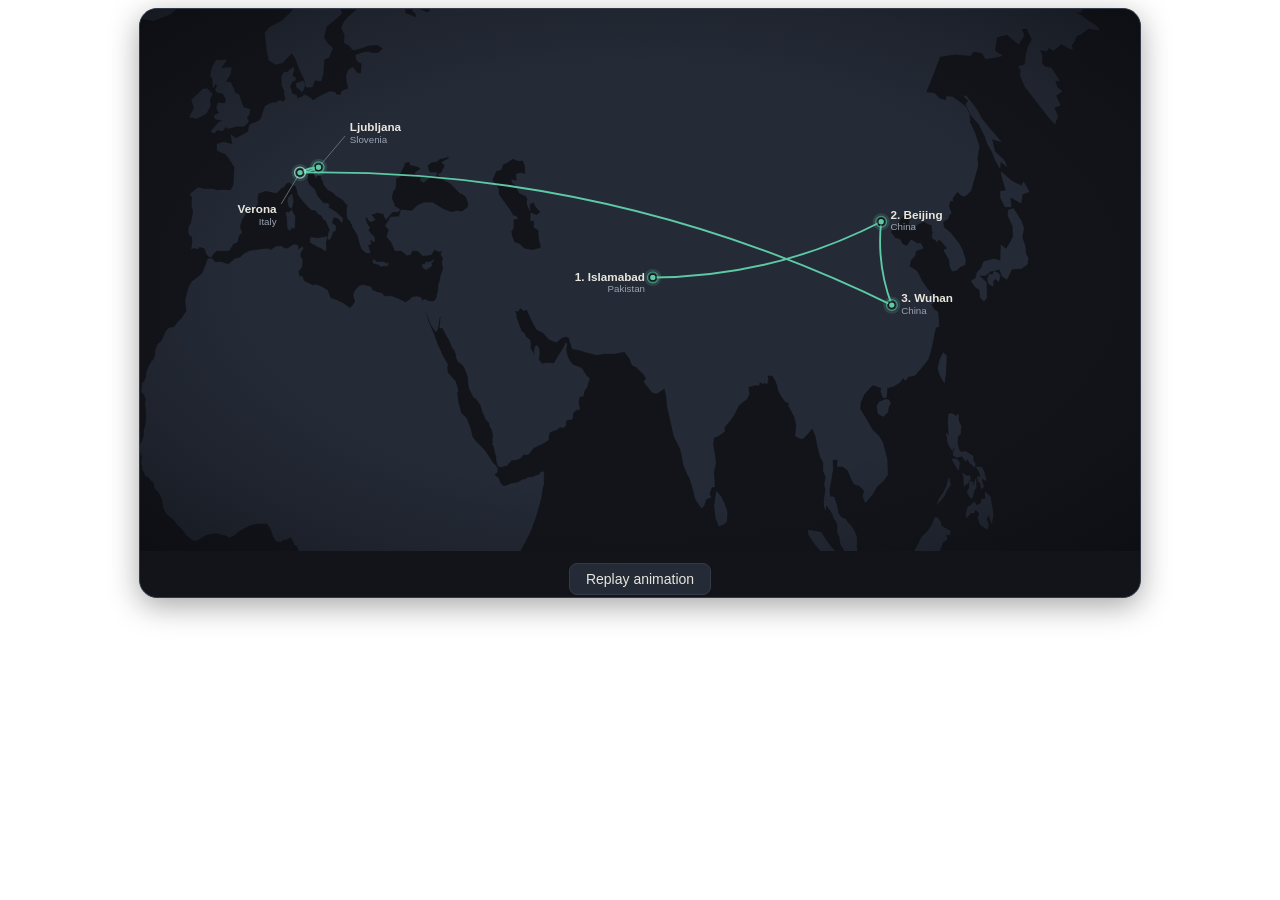
==== trajectory_web.html @ 08463543 "Trajectory Map" ====
<!DOCTYPE html><html lang="en"><head><meta charset="utf-8"/>
<meta name="viewport" content="width=device-width, initial-scale=1"/><title>Research Trajectory</title>
<style>
 .trajectory-wrap{max-width:1000px;margin:0 auto;background:#12141A;border-radius:18px;
   border:1px solid #333B49;overflow:hidden;box-shadow:0 8px 30px rgba(0,0,0,.35)}
 .trajectory-wrap svg{width:100%;height:auto;display:block}
 .cname{fill:#E8E6DD;font:600 15px/1.2 -apple-system,Segoe UI,Roboto,Helvetica,Arial,sans-serif}
 .csub{fill:#9AA3B2;font:400 12.5px/1.2 -apple-system,Segoe UI,Roboto,Helvetica,Arial,sans-serif}
 .leg{fill:none;stroke:#5DCAA5;stroke-width:2.4;stroke-linecap:round;
   stroke-dasharray:1;stroke-dashoffset:1;animation:draw 0.9s ease forwards}
 .city{opacity:0;animation:fade .5s ease forwards}
 @keyframes draw{to{stroke-dashoffset:0}}
 @keyframes fade{to{opacity:1}}
 @media (prefers-reduced-motion: reduce){.leg{animation:none;stroke-dashoffset:0} .city{animation:none;opacity:1}}
 .replay{display:block;margin:12px auto 2px;background:#242A36;color:#E8E6DD;border:1px solid #333B49;
   border-radius:8px;padding:7px 16px;font:500 14px sans-serif;cursor:pointer}
</style></head><body>
<div class="trajectory-wrap">
 <svg id="traj" viewBox="0 0 1280 694" xmlns="http://www.w3.org/2000/svg" role="img"
   aria-label="Academic journey: Islamabad, Beijing, Wuhan, Verona, Ljubljana, and back to Verona">
  <defs><radialGradient id="vig" cx="50%" cy="50%" r="72%">
   <stop offset="55%" stop-color="#12141A" stop-opacity="0"/>
   <stop offset="100%" stop-color="#08090C" stop-opacity="0.55"/></radialGradient></defs>
  <g><path d="M-170.5,1599.5 L-169.7,1603.6 L-169.0,1607.1 L-180.1,1606.1 L-190.9,1606.5 L-198.8,1603.9 L-199.0,1603.6 L-203.3,1601.3 L-191.8,1601.6 L-180.5,1602.4 L-178.7,1599.1 L-177.6,1596.2 L-170.5,1599.5Z" fill="#242A36" stroke="#333B49" stroke-width="0.4"/>
<path d="M-678.8,1595.1 L-686.9,1596.3 L-697.8,1593.4 L-705.0,1590.4 L-706.0,1589.9 L-712.6,1587.6 L-713.8,1584.5 L-702.4,1585.8 L-693.6,1588.5 L-685.5,1591.4 L-678.8,1595.1Z" fill="#242A36" stroke="#333B49" stroke-width="0.4"/>
<path d="M-104.6,1583.0 L-96.8,1586.7 L-92.7,1591.7 L-90.7,1595.3 L-88.8,1599.4 L-95.5,1601.9 L-102.8,1604.0 L-111.2,1605.8 L-120.9,1607.3 L-132.9,1606.9 L-140.8,1604.3 L-141.7,1601.0 L-132.0,1598.8 L-129.0,1596.1 L-127.4,1592.6 L-126.5,1589.5 L-124.6,1586.5 L-122.7,1583.0 L-120.1,1583.0 L-113.1,1581.2 L-104.6,1583.0Z" fill="#242A36" stroke="#333B49" stroke-width="0.4"/>
<path d="M-536.0,1542.5 L-527.7,1543.9 L-522.5,1542.3 L-522.9,1545.5 L-526.1,1547.9 L-534.3,1547.2 L-542.5,1543.9 L-543.9,1540.8 L-536.0,1542.5Z" fill="#242A36" stroke="#333B49" stroke-width="0.4"/>
<path d="M-560.0,1542.3 L-548.5,1545.9 L-552.0,1545.5 L-559.9,1544.6 L-569.7,1542.1 L-567.4,1540.1 L-560.0,1542.3Z" fill="#242A36" stroke="#333B49" stroke-width="0.4"/>
<path d="M-423.7,1527.8 L-416.7,1529.1 L-411.3,1528.0 L-404.6,1533.3 L-409.4,1532.6 L-416.0,1533.0 L-423.1,1532.6 L-430.2,1533.2 L-437.1,1531.3 L-442.6,1527.5 L-440.2,1525.8 L-432.3,1527.1 L-423.7,1527.8Z" fill="#242A36" stroke="#333B49" stroke-width="0.4"/>
<path d="M-257.1,1518.6 L-254.6,1522.9 L-254.0,1526.6 L-253.9,1530.1 L-259.9,1531.3 L-265.2,1533.2 L-272.6,1533.0 L-271.6,1529.3 L-277.6,1530.6 L-283.2,1531.9 L-288.8,1529.1 L-291.0,1525.3 L-286.6,1521.6 L-283.3,1520.4 L-276.6,1520.8 L-277.1,1516.0 L-278.4,1512.4 L-281.9,1504.7 L-280.6,1500.1 L-275.9,1498.6 L-271.4,1502.2 L-268.5,1505.8 L-264.2,1510.1 L-260.6,1514.3 L-257.1,1518.6Z" fill="#242A36" stroke="#333B49" stroke-width="0.4"/>
<path d="M-707.1,1633.2 L-706.7,1633.2 L-711.9,1629.6 L-698.5,1631.6 L-698.5,1631.4 L-698.5,1630.8 L-698.6,1630.2 L-698.6,1629.6 L-698.6,1629.3 L-697.9,1629.3 L-697.1,1629.4 L-683.8,1632.1 L-684.3,1629.4 L-684.2,1629.1 L-673.0,1627.9 L-665.0,1629.4 L-661.0,1630.2 L-648.9,1632.3 L-631.9,1633.9 L-616.8,1635.7 L-595.6,1637.1 L-586.3,1635.5 L-564.0,1636.7 L-548.5,1638.4 L-540.5,1636.8 L-531.4,1635.2 L-536.5,1632.3 L-555.4,1632.1 L-573.6,1630.6 L-582.8,1628.1 L-598.3,1626.6 L-603.5,1623.6 L-607.0,1620.7 L-610.0,1618.0 L-616.1,1615.0 L-627.7,1613.0 L-635.8,1610.3 L-647.4,1607.9 L-634.6,1608.4 L-625.1,1607.2 L-613.9,1609.7 L-608.6,1607.5 L-604.7,1604.6 L-604.5,1601.9 L-610.9,1598.6 L-620.5,1596.4 L-631.2,1594.0 L-642.3,1593.5 L-653.1,1592.4 L-664.1,1591.6 L-671.7,1588.5 L-681.9,1585.8 L-689.9,1582.8 L-704.3,1573.0 L-700.6,1573.9 L-692.4,1576.6 L-684.9,1575.7 L-678.1,1574.5 L-669.1,1578.3 L-661.9,1577.4 L-657.2,1575.6 L-653.4,1573.2 L-650.9,1570.3 L-643.9,1569.4 L-647.8,1566.1 L-653.4,1562.8 L-655.3,1559.6 L-650.0,1558.0 L-643.7,1561.0 L-637.3,1559.3 L-633.5,1557.0 L-626.0,1556.8 L-619.6,1555.9 L-614.5,1553.8 L-610.6,1551.8 L-605.9,1549.8 L-601.1,1550.4 L-596.7,1551.1 L-589.8,1549.8 L-581.1,1551.4 L-573.8,1551.3 L-567.8,1550.0 L-559.7,1550.9 L-550.8,1551.8 L-543.5,1551.4 L-535.5,1551.6 L-527.3,1551.8 L-520.2,1551.4 L-516.9,1548.8 L-511.5,1547.3 L-503.0,1549.3 L-497.8,1547.7 L-494.5,1544.4 L-488.7,1547.3 L-484.2,1550.6 L-478.2,1553.6 L-474.8,1550.9 L-465.6,1554.3 L-457.5,1555.4 L-449.3,1557.8 L-442.1,1557.3 L-436.4,1555.7 L-428.1,1556.1 L-419.8,1557.3 L-411.3,1558.9 L-411.3,1555.0 L-417.0,1552.0 L-422.0,1548.8 L-429.5,1548.0 L-435.1,1544.6 L-438.7,1541.2 L-445.5,1534.2 L-440.4,1535.5 L-432.8,1536.1 L-426.0,1535.5 L-418.5,1537.0 L-411.0,1539.7 L-406.5,1543.0 L-398.7,1543.5 L-392.5,1542.3 L-386.1,1540.5 L-380.0,1539.4 L-373.0,1541.5 L-366.2,1540.8 L-365.7,1533.7 L-358.7,1537.9 L-351.4,1539.5 L-345.0,1538.6 L-338.4,1542.3 L-330.9,1542.6 L-323.7,1543.7 L-316.0,1545.7 L-313.6,1542.3 L-313.3,1539.0 L-305.8,1542.6 L-298.7,1541.7 L-292.1,1543.7 L-286.7,1546.8 L-279.9,1545.9 L-275.3,1543.9 L-270.9,1541.5 L-264.8,1540.3 L-257.6,1539.2 L-251.1,1537.9 L-246.7,1535.9 L-244.7,1533.0 L-245.2,1528.9 L-247.6,1525.0 L-250.9,1521.3 L-254.5,1517.6 L-257.9,1513.9 L-260.8,1510.5 L-262.7,1506.7 L-263.7,1502.9 L-262.5,1499.3 L-261.9,1495.3 L-262.4,1491.5 L-265.2,1487.3 L-267.4,1483.4 L-266.2,1479.0 L-264.1,1476.1 L-261.6,1472.4 L-258.7,1469.2 L-255.0,1466.3 L-254.1,1462.0 L-251.8,1459.2 L-248.9,1456.7 L-243.3,1456.1 L-240.6,1452.9 L-237.0,1450.9 L-232.4,1449.7 L-228.8,1447.2 L-226.3,1444.0 L-221.9,1442.8 L-217.6,1445.4 L-218.8,1448.7 L-224.1,1451.7 L-226.0,1453.9 L-231.0,1452.3 L-235.6,1453.3 L-239.0,1455.7 L-242.5,1458.2 L-244.5,1461.2 L-243.9,1465.1 L-242.3,1468.8 L-238.4,1472.2 L-241.6,1474.5 L-246.9,1475.3 L-249.0,1478.6 L-251.3,1481.7 L-253.4,1485.9 L-252.9,1489.6 L-249.4,1493.6 L-245.1,1496.6 L-239.5,1498.9 L-233.9,1502.0 L-230.1,1505.8 L-227.5,1509.4 L-224.4,1513.1 L-220.5,1516.3 L-217.5,1519.8 L-213.2,1528.5 L-210.2,1532.0 L-208.3,1535.7 L-205.0,1539.4 L-203.7,1544.3 L-205.1,1548.0 L-207.0,1551.1 L-213.6,1552.3 L-214.6,1555.5 L-216.5,1558.6 L-222.9,1561.9 L-229.3,1563.3 L-235.0,1565.2 L-241.2,1567.1 L-243.5,1570.8 L-251.8,1571.1 L-261.3,1570.8 L-269.2,1571.5 L-278.1,1571.5 L-274.4,1574.9 L-265.4,1576.4 L-258.1,1578.8 L-253.0,1581.8 L-257.1,1584.5 L-266.6,1583.7 L-272.6,1585.8 L-270.5,1589.3 L-268.5,1592.5 L-260.6,1595.3 L-257.3,1598.3 L-248.8,1601.3 L-237.3,1602.5 L-226.7,1604.7 L-217.9,1607.2 L-207.1,1609.6 L-194.0,1610.8 L-180.6,1612.8 L-170.8,1615.0 L-160.0,1617.5 L-153.0,1620.8 L-148.8,1623.4 L-144.7,1621.0 L-138.2,1618.9 L-131.1,1616.6 L-122.1,1614.7 L-114.5,1612.7 L-102.4,1612.5 L-89.9,1613.6 L-79.2,1615.3 L-77.5,1612.1 L-71.7,1609.9 L-59.3,1609.7 L-50.1,1608.1 L-41.4,1606.4 L-31.4,1605.3 L-20.8,1603.9 L-13.7,1601.9 L-18.0,1599.1 L-20.9,1596.2 L-21.8,1593.2 L-31.6,1593.5 L-41.6,1594.8 L-51.6,1594.8 L-54.0,1591.7 L-55.2,1585.5 L-53.4,1583.7 L-46.6,1581.7 L-38.4,1579.6 L-32.7,1577.1 L-27.0,1574.5 L-23.0,1571.1 L-16.1,1569.6 L-9.2,1568.4 L-5.7,1567.7 L2.4,1567.3 L10.0,1566.1 L16.3,1564.3 L22.4,1562.2 L28.0,1560.1 L35.1,1557.3 L39.5,1554.3 L44.3,1551.6 L45.5,1548.0 L39.5,1545.9 L41.0,1542.1 L44.3,1539.2 L49.8,1537.4 L55.7,1535.2 L61.1,1532.2 L65.2,1528.5 L67.6,1524.1 L71.5,1521.5 L78.2,1522.1 L81.2,1525.2 L87.9,1525.6 L87.9,1522.1 L90.7,1518.4 L96.8,1519.3 L98.3,1522.8 L105.1,1523.4 L112.3,1521.7 L119.3,1520.6 L125.7,1521.1 L128.2,1525.0 L134.3,1521.9 L140.1,1520.2 L146.5,1518.9 L152.8,1517.6 L158.7,1515.4 L165.1,1513.9 L170.1,1511.8 L173.7,1508.4 L177.8,1510.9 L183.8,1509.5 L187.6,1514.0 L190.6,1517.4 L197.2,1515.5 L200.0,1511.8 L206.0,1509.2 L213.5,1509.7 L215.4,1513.3 L220.4,1509.7 L226.7,1508.6 L233.4,1508.2 L239.4,1508.4 L245.7,1509.5 L251.8,1510.1 L254.0,1513.3 L257.3,1516.1 L263.7,1514.4 L270.5,1514.0 L276.9,1514.0 L283.3,1513.9 L289.2,1512.6 L295.4,1511.4 L300.9,1508.8 L306.6,1507.1 L312.6,1506.1 L317.5,1503.5 L321.7,1498.2 L325.6,1494.9 L331.3,1496.5 L332.9,1499.9 L337.3,1502.2 L343.5,1501.4 L346.8,1504.8 L350.4,1507.3 L356.8,1505.0 L359.8,1500.8 L365.4,1499.1 L372.2,1495.9 L378.2,1494.6 L385.5,1492.6 L390.7,1490.5 L396.0,1488.2 L401.2,1486.1 L406.4,1487.3 L412.6,1483.8 L417.1,1481.1 L422.6,1481.3 L428.1,1479.0 L430.2,1475.5 L436.0,1472.7 L441.4,1470.8 L447.8,1469.2 L453.5,1468.5 L458.5,1469.0 L463.8,1470.0 L467.7,1472.7 L467.0,1477.0 L471.1,1480.3 L473.7,1483.0 L480.3,1484.2 L483.3,1486.9 L487.2,1489.6 L492.5,1490.2 L497.9,1488.2 L504.4,1484.2 L509.1,1486.3 L514.4,1487.5 L519.5,1488.6 L524.9,1489.4 L530.7,1489.4 L531.3,1499.5 L530.1,1502.0 L527.6,1506.3 L521.1,1508.8 L515.1,1512.4 L514.3,1516.1 L520.7,1515.9 L518.3,1519.7 L513.9,1523.2 L509.5,1527.1 L512.4,1530.0 L518.4,1531.0 L525.7,1529.3 L530.5,1525.6 L533.9,1522.1 L538.4,1519.1 L543.3,1516.3 L546.2,1512.9 L551.4,1508.2 L555.4,1507.3 L562.1,1506.9 L568.3,1505.8 L574.8,1504.2 L579.4,1500.5 L582.8,1496.8 L588.5,1493.2 L595.3,1490.7 L601.1,1488.8 L605.9,1485.5 L610.0,1483.8 L615.0,1482.3 L620.3,1483.2 L626.1,1482.3 L632.4,1481.1 L638.6,1481.7 L644.1,1479.0 L650.4,1472.4 L651.2,1475.1 L651.7,1479.7 L655.7,1481.7 L660.9,1482.5 L667.1,1481.3 L672.7,1482.1 L678.1,1482.3 L682.3,1481.3 L687.0,1481.9 L690.3,1484.0 L696.3,1482.6 L702.6,1482.6 L708.8,1481.3 L714.1,1482.6 L719.9,1479.3 L724.7,1476.1 L730.3,1473.3 L741.9,1465.9 L745.0,1467.3 L748.0,1470.0 L749.9,1473.5 L753.9,1479.5 L759.5,1479.7 L764.9,1479.7 L772.0,1478.6 L779.1,1477.2 L785.7,1474.5 L791.5,1471.6 L798.4,1471.2 L804.1,1469.0 L807.6,1471.0 L808.6,1474.1 L810.8,1477.2 L817.5,1476.8 L819.9,1479.3 L825.2,1481.9 L831.9,1482.8 L838.5,1482.1 L845.2,1479.0 L851.3,1475.9 L857.1,1475.1 L861.5,1476.4 L867.0,1477.4 L873.6,1475.9 L878.9,1475.9 L883.4,1476.8 L888.1,1477.8 L894.7,1476.1 L902.2,1474.5 L908.5,1474.1 L915.2,1474.1 L921.4,1473.1 L927.3,1472.4 L932.5,1467.5 L935.8,1463.4 L937.5,1466.1 L935.2,1470.6 L934.1,1474.7 L934.0,1478.0 L937.6,1479.7 L944.8,1479.2 L952.7,1479.0 L958.4,1478.4 L966.1,1478.4 L971.8,1478.2 L979.2,1478.6 L985.2,1479.3 L986.8,1482.5 L982.6,1486.1 L983.9,1489.0 L988.2,1491.3 L992.5,1493.8 L998.5,1495.5 L1005.0,1497.0 L1009.5,1498.6 L1015.8,1498.8 L1022.5,1495.5 L1025.2,1498.2 L1026.8,1501.2 L1029.7,1503.5 L1035.8,1504.4 L1041.3,1505.6 L1040.4,1509.4 L1044.7,1511.6 L1045.6,1515.0 L1050.4,1516.5 L1057.1,1516.3 L1062.7,1516.9 L1069.6,1516.7 L1075.6,1517.4 L1080.5,1518.7 L1084.0,1521.0 L1087.8,1522.8 L1088.7,1525.6 L1083.9,1529.3 L1077.2,1532.6 L1069.9,1536.8 L1064.2,1540.1 L1057.1,1543.9 L1048.3,1545.4 L1041.2,1548.6 L1031.9,1550.6 L1025.2,1554.1 L1017.4,1557.5 L1010.1,1560.3 L1003.3,1564.0 L997.9,1567.3 L992.3,1571.3 L988.2,1574.5 L986.6,1577.9 L983.4,1581.2 L981.7,1584.2 L989.7,1585.3 L986.4,1589.0 L975.3,1590.3 L964.9,1592.1 L954.7,1592.4 L943.5,1597.0 L936.9,1600.8 L930.1,1603.8 L922.8,1606.7 L925.2,1609.3 L922.4,1612.4 L921.7,1615.2 L923.2,1617.6 L925.6,1619.9 L928.4,1622.1 L934.9,1624.2 L930.2,1627.5 L940.5,1628.9 L940.2,1629.4 L939.2,1631.3 L956.1,1629.7 L961.8,1631.7 L-707.1,1633.2Z" fill="#242A36" stroke="#333B49" stroke-width="0.4"/>
<path d="M-312.6,1343.6 L-302.4,1350.1 L-292.6,1352.8 L-294.0,1358.2 L-300.0,1358.7 L-304.4,1355.0 L-305.3,1359.3 L-309.9,1362.6 L-317.2,1361.4 L-322.9,1358.2 L-330.1,1356.6 L-340.0,1350.6 L-348.3,1344.8 L-360.9,1332.6 L-354.8,1334.9 L-343.6,1342.2 L-333.8,1346.1 L-331.8,1341.1 L-331.8,1333.6 L-326.9,1329.1 L-321.9,1330.4 L-318.0,1335.5 L-312.6,1343.6Z" fill="#242A36" stroke="#333B49" stroke-width="0.4"/>
<path d="M-259.3,1313.6 L-252.9,1318.5 L-254.1,1322.4 L-262.2,1325.6 L-266.1,1321.8 L-270.6,1326.7 L-275.0,1321.8 L-268.6,1315.2 L-262.3,1318.0 L-259.3,1313.6Z" fill="#242A36" stroke="#333B49" stroke-width="0.4"/>
<path d="M600.0,1298.2 L589.5,1298.9 L590.8,1293.0 L592.9,1288.5 L593.9,1286.2 L597.4,1289.7 L603.4,1291.1 L603.1,1293.2 L600.0,1298.2Z" fill="#242A36" stroke="#333B49" stroke-width="0.4"/>
<path d="M1148.8,1197.8 L1154.0,1201.8 L1158.4,1200.2 L1164.8,1198.0 L1168.7,1198.8 L1163.5,1212.3 L1159.5,1216.2 L1154.8,1225.3 L1153.7,1222.2 L1145.5,1230.1 L1144.3,1229.5 L1140.2,1229.2 L1140.1,1219.5 L1142.3,1212.0 L1142.3,1202.0 L1144.6,1196.8 L1148.8,1197.8Z" fill="#242A36" stroke="#333B49" stroke-width="0.4"/>
<path d="M1341.7,1199.3 L1341.1,1204.0 L1348.3,1199.4 L1348.0,1204.2 L1345.6,1209.0 L1340.4,1214.2 L1331.6,1222.6 L1325.8,1227.2 L1325.5,1232.6 L1320.1,1232.7 L1312.0,1237.0 L1306.2,1244.4 L1296.2,1255.8 L1288.1,1260.8 L1282.9,1264.0 L1276.8,1263.8 L1274.4,1260.1 L1267.4,1259.3 L1268.4,1255.2 L1276.5,1246.8 L1290.9,1235.7 L1296.5,1233.5 L1303.6,1229.2 L1312.6,1223.3 L1319.7,1217.4 L1326.9,1208.9 L1331.0,1206.1 L1335.1,1199.7 L1342.5,1194.4 L1341.7,1199.3Z" fill="#242A36" stroke="#333B49" stroke-width="0.4"/>
<path d="M1377.4,1144.8 L1377.5,1156.9 L1380.9,1149.0 L1382.8,1152.2 L1380.1,1160.8 L1384.2,1164.6 L1388.6,1165.5 L1394.6,1161.1 L1397.6,1162.4 L1391.3,1172.6 L1386.0,1179.3 L1380.7,1179.0 L1377.2,1182.5 L1375.6,1187.4 L1373.5,1189.5 L1367.9,1195.7 L1360.6,1203.5 L1353.0,1208.0 L1353.3,1205.1 L1351.2,1203.4 L1359.7,1194.0 L1360.4,1187.7 L1355.0,1183.2 L1357.1,1179.0 L1364.0,1175.1 L1369.1,1166.2 L1372.0,1158.8 L1372.4,1151.1 L1373.5,1149.1 L1372.1,1144.4 L1370.6,1134.2 L1370.8,1126.1 L1373.8,1125.2 L1375.2,1131.6 L1379.6,1134.6 L1377.4,1144.8Z" fill="#242A36" stroke="#333B49" stroke-width="0.4"/>
<path d="M1374.5,983.8 L1371.1,986.5 L1367.7,983.4 L1363.5,978.2 L1360.1,972.2 L1356.9,964.1 L1356.7,960.2 L1359.8,960.3 L1363.2,964.2 L1365.7,968.1 L1367.3,971.4 L1371.9,978.5 L1374.5,983.8Z" fill="#242A36" stroke="#333B49" stroke-width="0.4"/>
<path d="M1470.6,928.4 L1472.6,931.7 L1470.1,937.7 L1465.2,939.3 L1461.3,937.9 L1461.6,932.8 L1465.3,928.9 L1468.4,930.3 L1470.6,928.4Z" fill="#242A36" stroke="#333B49" stroke-width="0.4"/>
<path d="M-1225.7,919.4 L1479.2,922.2 L1474.0,924.6 L1473.8,920.4 L1478.0,918.0 L1480.5,917.4 L-1226.7,913.8 L-1225.2,913.3 L-1225.2,918.8 L-1225.7,919.4Z" fill="#242A36" stroke="#333B49" stroke-width="0.4"/>
<path d="M1393.2,918.4 L1390.5,919.9 L1388.8,914.9 L1389.6,911.8 L1393.2,918.4Z" fill="#242A36" stroke="#333B49" stroke-width="0.4"/>
<path d="M1390.6,900.8 L1390.3,910.1 L1388.5,908.6 L1386.8,909.2 L1386.3,906.1 L1387.5,897.3 L1390.6,900.8Z" fill="#242A36" stroke="#333B49" stroke-width="0.4"/>
<path d="M507.9,885.0 L508.5,898.8 L510.2,904.2 L509.2,909.7 L507.7,913.1 L505.5,906.3 L503.9,909.7 L504.9,918.2 L504.0,923.1 L501.8,925.7 L500.8,935.4 L497.0,948.8 L492.4,964.6 L486.4,986.4 L482.4,1002.4 L478.1,1015.8 L471.9,1018.5 L465.0,1023.3 L461.0,1020.4 L455.4,1016.3 L453.8,1010.2 L454.0,1000.0 L452.0,990.9 L451.8,982.6 L453.6,974.3 L457.2,972.3 L457.4,968.5 L461.5,959.8 L462.6,952.5 L461.1,947.0 L460.1,939.8 L460.0,929.2 L462.9,922.8 L464.2,915.5 L468.0,915.1 L472.3,912.7 L475.2,910.7 L478.5,910.5 L483.1,904.0 L489.6,896.9 L492.1,891.2 L491.3,886.3 L494.5,887.6 L499.0,879.7 L499.4,872.8 L502.1,867.7 L504.5,872.6 L506.3,877.5 L507.9,885.0Z" fill="#242A36" stroke="#333B49" stroke-width="0.4"/>
<path d="M1214.6,887.4 L1216.2,896.4 L1221.6,892.1 L1223.5,896.9 L1226.5,901.4 L1225.0,906.5 L1225.2,916.3 L1225.5,922.0 L1227.2,923.4 L1227.6,933.2 L1225.9,939.2 L1227.0,947.0 L1234.1,953.0 L1238.4,958.4 L1242.5,963.4 L1240.9,966.2 L1243.8,973.4 L1244.1,985.9 L1247.6,983.3 L1249.6,988.3 L1251.8,986.6 L1250.4,998.7 L1254.1,1005.8 L1256.5,1010.2 L1260.0,1019.5 L1259.8,1028.8 L1258.3,1035.3 L1255.9,1042.4 L1256.7,1052.2 L1253.5,1062.4 L1250.6,1067.8 L1245.6,1078.0 L1243.8,1084.6 L1239.8,1092.9 L1233.3,1103.3 L1226.1,1109.0 L1220.5,1117.9 L1216.1,1123.6 L1210.6,1133.5 L1205.8,1139.2 L1201.0,1147.8 L1197.2,1155.7 L1196.2,1159.3 L1190.6,1163.3 L1182.5,1163.7 L1174.2,1168.4 L1169.3,1172.9 L1163.1,1177.8 L1159.2,1172.7 L1155.6,1170.7 L1158.9,1164.7 L1154.2,1166.9 L1145.0,1175.2 L1140.0,1172.1 L1136.6,1170.3 L1132.9,1169.5 L1127.2,1166.1 L1125.1,1159.1 L1126.8,1150.4 L1127.1,1144.6 L1125.1,1139.9 L1118.7,1138.5 L1122.8,1133.0 L1123.8,1124.4 L1117.7,1132.4 L1110.7,1134.5 L1116.5,1128.1 L1119.6,1121.5 L1124.1,1115.9 L1126.1,1107.4 L1117.3,1117.2 L1111.6,1121.1 L1106.0,1130.2 L1101.9,1125.5 L1103.9,1119.4 L1101.9,1111.1 L1099.3,1106.8 L1101.4,1104.1 L1094.1,1097.1 L1089.1,1096.8 L1083.6,1091.2 L1070.3,1092.3 L1059.8,1096.4 L1050.6,1100.2 L1043.8,1099.5 L1034.6,1105.4 L1027.6,1108.1 L1024.6,1114.1 L1020.7,1118.7 L1014.5,1119.0 L1009.7,1120.0 L1003.9,1118.0 L998.4,1119.2 L993.3,1119.7 L987.3,1125.9 L985.4,1125.4 L980.9,1128.6 L976.5,1132.2 L971.3,1131.8 L966.5,1131.8 L960.8,1124.5 L957.5,1122.3 L959.4,1115.7 L963.4,1114.1 L965.2,1111.5 L966.0,1107.4 L968.9,1099.4 L969.7,1092.6 L968.6,1080.9 L968.9,1074.3 L970.6,1067.8 L969.3,1060.3 L969.8,1056.9 L967.5,1052.3 L968.4,1043.3 L966.0,1034.2 L965.9,1029.3 L968.2,1034.3 L967.8,1023.6 L970.8,1026.9 L972.2,1031.4 L973.1,1025.5 L971.1,1016.4 L971.1,1012.8 L970.0,1009.3 L971.9,1002.7 L973.9,999.9 L975.9,994.1 L976.2,987.4 L980.6,979.1 L979.8,987.9 L984.2,980.0 L990.9,976.1 L995.3,971.2 L1001.6,967.0 L1005.1,966.1 L1007.0,967.5 L1013.5,963.2 L1018.3,962.0 L1019.8,959.5 L1021.9,958.4 L1026.0,958.7 L1034.4,955.3 L1039.2,950.2 L1042.0,944.1 L1047.2,938.3 L1048.2,933.7 L1049.2,927.4 L1055.8,917.7 L1057.6,927.6 L1061.2,925.3 L1059.2,919.9 L1062.2,914.3 L1065.2,916.8 L1067.2,908.1 L1072.0,902.4 L1074.4,897.9 L1078.4,896.0 L1078.9,892.8 L1082.1,894.1 L1082.5,891.2 L1086.0,889.6 L1089.8,888.0 L1094.8,893.3 L1098.2,900.1 L1102.9,900.1 L1107.6,901.2 L1106.8,894.9 L1111.4,885.8 L1115.2,882.7 L1114.3,879.9 L1118.3,873.3 L1123.2,869.3 L1127.0,870.7 L1133.6,868.5 L1134.0,862.7 L1128.8,858.9 L1133.0,857.2 L1137.7,860.1 L1141.3,864.8 L1147.4,867.7 L1149.7,866.5 L1154.0,870.1 L1158.8,866.8 L1161.5,867.8 L1163.5,865.6 L1166.4,871.2 L1163.7,877.4 L1160.4,882.0 L1157.7,882.4 L1158.1,887.0 L1155.2,892.7 L1151.8,898.3 L1151.9,901.5 L1157.1,907.9 L1162.4,911.6 L1165.8,915.5 L1170.2,922.3 L1172.4,922.3 L1175.9,925.2 L1176.5,928.8 L1183.1,932.7 L1188.6,928.7 L1191.0,922.6 L1193.3,917.5 L1195.1,911.2 L1198.7,902.1 L1198.3,896.5 L1199.3,893.2 L1199.2,886.6 L1201.3,878.0 L1203.0,875.7 L1202.2,871.9 L1204.7,865.8 L1206.8,859.5 L1207.3,856.3 L1210.5,852.0 L1212.1,857.6 L1211.9,864.7 L1213.7,866.1 L1213.4,870.9 L1215.5,876.8 L1215.4,883.3 L1214.6,887.4Z" fill="#242A36" stroke="#333B49" stroke-width="0.4"/>
<path d="M1359.4,849.8 L1361.1,853.8 L1355.9,853.7 L1353.7,846.7 L1358.0,849.4 L1359.4,849.8Z" fill="#242A36" stroke="#333B49" stroke-width="0.4"/>
<path d="M1045.5,847.0 L1042.3,847.3 L1032.8,839.2 L1040.1,837.0 L1043.8,840.5 L1046.2,844.0 L1045.5,847.0Z" fill="#242A36" stroke="#333B49" stroke-width="0.4"/>
<path d="M1350.5,842.8 L1347.6,843.1 L1343.0,842.0 L1341.6,840.2 L1342.5,835.6 L1347.3,837.4 L1349.6,839.8 L1350.5,842.8Z" fill="#242A36" stroke="#333B49" stroke-width="0.4"/>
<path d="M1357.1,839.7 L1355.8,841.8 L1351.1,831.9 L1350.1,825.1 L1352.7,825.1 L1354.6,834.2 L1357.1,839.7Z" fill="#242A36" stroke="#333B49" stroke-width="0.4"/>
<path d="M1073.9,845.9 L1067.2,848.4 L1066.4,847.0 L1067.4,843.2 L1071.1,836.2 L1079.0,831.6 L1080.0,828.9 L1086.7,826.4 L1092.1,826.0 L1094.5,824.5 L1097.3,826.0 L1094.3,829.1 L1086.1,834.1 L1079.5,837.4 L1073.9,845.9Z" fill="#242A36" stroke="#333B49" stroke-width="0.4"/>
<path d="M1025.8,822.5 L1028.4,825.6 L1033.1,824.6 L1034.7,829.5 L1025.8,831.8 L1020.4,833.3 L1016.3,833.2 L1019.3,826.7 L1023.5,826.6 L1025.8,822.5Z" fill="#242A36" stroke="#333B49" stroke-width="0.4"/>
<path d="M1063.8,822.5 L1062.3,828.9 L1050.7,832.1 L1040.7,830.7 L1040.9,826.5 L1047.1,824.1 L1051.7,827.6 L1056.8,826.7 L1063.8,822.5Z" fill="#242A36" stroke="#333B49" stroke-width="0.4"/>
<path d="M1344.7,825.3 L1344.8,827.6 L1339.3,822.7 L1335.4,818.6 L1332.9,814.8 L1334.1,813.6 L1337.4,816.4 L1343.2,821.7 L1344.7,825.3Z" fill="#242A36" stroke="#333B49" stroke-width="0.4"/>
<path d="M1327.8,814.0 L1326.2,814.6 L1323.1,812.0 L1320.3,807.3 L1320.8,805.4 L1325.0,810.2 L1327.8,814.0Z" fill="#242A36" stroke="#333B49" stroke-width="0.4"/>
<path d="M956.0,807.5 L970.6,808.6 L972.5,803.9 L986.3,809.4 L988.7,816.8 L1000.0,818.9 L1008.9,825.7 L1000.0,830.0 L991.9,825.4 L985.0,825.7 L977.2,824.9 L970.2,822.8 L961.6,818.5 L956.1,817.3 L952.8,818.8 L939.2,814.1 L938.1,809.1 L931.2,808.3 L936.9,797.4 L946.1,798.0 L952.0,802.5 L955.2,803.4 L956.0,807.5Z" fill="#242A36" stroke="#333B49" stroke-width="0.4"/>
<path d="M1155.0,801.0 L1150.7,808.8 L1150.4,800.2 L1151.9,796.1 L1153.7,792.2 L1155.3,795.5 L1155.0,801.0Z" fill="#242A36" stroke="#333B49" stroke-width="0.4"/>
<path d="M1315.6,807.9 L1313.4,809.1 L1310.4,804.7 L1307.5,797.4 L1306.3,788.7 L1307.4,787.6 L1308.1,791.0 L1310.2,793.6 L1313.5,800.9 L1316.9,804.7 L1315.6,807.9Z" fill="#242A36" stroke="#333B49" stroke-width="0.4"/>
<path d="M1286.8,792.6 L1282.8,793.5 L1281.4,796.7 L1277.1,799.5 L1273.1,802.2 L1269.0,802.2 L1262.9,798.9 L1258.8,795.7 L1259.6,792.1 L1266.3,793.8 L1270.5,792.9 L1272.0,787.4 L1273.1,787.1 L1273.5,793.2 L1277.9,792.3 L1280.2,788.4 L1284.7,784.3 L1284.1,777.6 L1288.7,777.4 L1290.1,779.3 L1289.7,785.6 L1286.8,792.6Z" fill="#242A36" stroke="#333B49" stroke-width="0.4"/>
<path d="M1099.3,769.5 L1096.3,773.3 L1091.1,771.2 L1089.8,766.3 L1097.5,765.7 L1099.3,769.5Z" fill="#242A36" stroke="#333B49" stroke-width="0.4"/>
<path d="M1124.0,765.3 L1126.5,774.1 L1120.2,769.3 L1113.9,768.4 L1109.5,769.2 L1104.3,768.7 L1106.2,762.5 L1115.7,762.0 L1124.0,765.3Z" fill="#242A36" stroke="#333B49" stroke-width="0.4"/>
<path d="M1296.2,781.4 L1293.7,784.4 L1292.5,777.7 L1290.9,773.3 L1287.6,769.5 L1283.4,764.7 L1278.0,761.3 L1280.2,758.5 L1284.2,761.7 L1286.7,764.3 L1289.8,767.0 L1292.7,771.8 L1295.5,775.5 L1296.2,781.4Z" fill="#242A36" stroke="#333B49" stroke-width="0.4"/>
<path d="M1152.3,743.1 L1154.2,761.6 L1161.9,768.5 L1168.5,756.3 L1177.4,749.4 L1184.2,749.4 L1190.6,753.4 L1196.2,757.5 L1204.4,759.7 L1217.4,767.6 L1231.2,774.1 L1236.3,780.0 L1240.3,785.7 L1241.2,792.5 L1253.4,799.5 L1255.0,805.6 L1247.9,806.8 L1249.1,814.4 L1255.3,821.9 L1259.3,834.1 L1263.7,833.7 L1263.0,838.8 L1268.7,840.7 L1266.2,842.8 L1273.8,847.7 L1272.6,851.0 L1267.5,851.8 L1265.9,848.8 L1259.6,847.5 L1252.0,845.8 L1246.8,838.5 L1243.0,832.2 L1239.8,822.2 L1230.3,817.2 L1223.6,820.5 L1218.7,824.2 L1219.0,832.7 L1212.7,836.6 L1208.6,834.7 L1200.8,834.2 L1194.8,824.8 L1187.2,822.5 L1185.1,825.8 L1175.4,826.1 L1179.3,816.8 L1184.3,813.6 L1183.0,801.2 L1179.8,791.6 L1165.5,781.9 L1159.2,781.0 L1148.2,770.4 L1145.7,776.0 L1142.8,777.0 L1141.2,772.8 L1141.3,767.8 L1135.6,762.2 L1143.9,758.1 L1149.3,758.3 L1148.8,755.3 L1137.6,755.3 L1134.7,748.5 L1127.9,746.3 L1124.7,740.7 L1135.0,737.9 L1138.9,734.2 L1151.2,738.9 L1152.3,743.1Z" fill="#242A36" stroke="#333B49" stroke-width="0.4"/>
<path d="M1084.4,713.7 L1078.4,725.1 L1072.6,727.3 L1065.3,725.0 L1052.6,725.6 L1045.9,727.3 L1044.8,735.9 L1051.6,746.1 L1055.7,740.9 L1070.0,737.0 L1069.4,742.3 L1066.0,740.6 L1062.7,747.3 L1055.9,751.7 L1062.8,766.4 L1061.3,770.3 L1067.8,783.5 L1067.4,791.0 L1063.2,794.4 L1060.4,790.4 L1064.4,781.0 L1056.8,785.4 L1055.0,782.3 L1056.1,777.8 L1050.8,771.1 L1051.7,760.0 L1046.5,763.5 L1046.8,776.8 L1046.5,793.2 L1041.6,794.8 L1038.5,791.5 L1041.1,780.9 L1040.2,769.9 L1037.0,769.8 L1034.8,762.0 L1038.1,754.5 L1039.3,745.4 L1043.2,728.2 L1044.8,723.5 L1051.2,715.0 L1057.2,718.4 L1066.8,720.0 L1075.6,719.5 L1083.1,711.2 L1084.4,713.7Z" fill="#242A36" stroke="#333B49" stroke-width="0.4"/>
<path d="M1110.7,717.0 L1110.4,727.0 L1106.5,725.9 L1105.3,732.8 L1108.4,738.9 L1106.3,740.3 L1103.2,733.0 L1100.9,718.4 L1102.4,709.3 L1104.8,705.1 L1105.5,711.4 L1110.0,712.4 L1110.7,717.0Z" fill="#242A36" stroke="#333B49" stroke-width="0.4"/>
<path d="M935.1,796.9 L926.7,797.1 L920.6,787.5 L911.1,778.2 L908.0,771.3 L902.4,762.0 L898.8,753.4 L893.1,737.4 L886.4,727.9 L884.1,718.0 L881.2,709.1 L874.3,701.9 L870.1,692.1 L864.3,685.8 L856.0,673.1 L855.1,667.3 L860.0,667.8 L871.9,670.0 L879.0,681.2 L885.0,688.9 L889.3,693.7 L896.8,706.0 L904.5,706.1 L911.0,714.0 L915.5,723.6 L921.3,728.8 L918.2,738.1 L922.6,742.1 L925.3,742.4 L926.5,750.3 L929.1,756.7 L934.7,757.7 L938.3,765.0 L936.0,779.2 L935.1,796.9Z" fill="#242A36" stroke="#333B49" stroke-width="0.4"/>
<path d="M1028.2,709.1 L1036.9,719.7 L1027.8,721.0 L1025.3,728.8 L1025.6,739.1 L1018.2,747.0 L1017.9,758.4 L1014.5,775.8 L1013.5,771.8 L1004.7,776.9 L1001.9,769.9 L996.5,769.3 L992.7,765.6 L983.6,769.7 L980.9,764.2 L975.9,764.8 L969.7,763.5 L968.7,748.2 L965.0,745.0 L961.3,735.2 L960.3,725.2 L961.1,714.6 L965.6,707.0 L971.2,710.9 L977.1,708.8 L978.4,699.1 L981.7,697.0 L990.8,694.5 L996.0,685.5 L999.5,678.2 L1002.4,674.0 L1008.7,667.7 L1014.2,659.7 L1017.6,650.8 L1020.7,650.8 L1024.9,656.6 L1025.4,661.5 L1030.6,664.7 L1037.1,668.1 L1036.7,672.6 L1031.6,673.2 L1033.2,678.8 L1027.7,682.7 L1023.6,693.0 L1029.4,703.8 L1028.2,709.1Z" fill="#242A36" stroke="#333B49" stroke-width="0.4"/>
<path d="M1090.0,633.8 L1091.3,641.4 L1092.1,647.8 L1090.1,658.2 L1086.6,646.6 L1083.4,652.4 L1086.3,660.8 L1084.3,666.2 L1075.1,659.5 L1072.5,651.3 L1074.5,645.8 L1069.4,640.4 L1067.3,645.2 L1063.7,644.7 L1058.4,651.1 L1057.0,647.7 L1059.4,638.1 L1064.0,634.9 L1067.8,630.6 L1070.9,635.8 L1076.5,632.6 L1077.3,627.5 L1082.7,627.2 L1081.6,618.4 L1088.2,623.8 L1089.2,629.5 L1090.0,633.8Z" fill="#242A36" stroke="#333B49" stroke-width="0.4"/>
<path d="M747.7,659.1 L741.2,661.7 L737.2,652.6 L735.3,636.2 L737.9,617.6 L743.5,624.0 L747.4,632.0 L751.5,644.0 L750.8,655.9 L747.7,659.1Z" fill="#242A36" stroke="#333B49" stroke-width="0.4"/>
<path d="M-333.0,614.4 L-339.4,615.6 L-340.7,614.6 L-338.4,611.4 L-338.4,606.9 L-334.0,605.4 L-332.4,605.8 L-333.0,614.4Z" fill="#242A36" stroke="#333B49" stroke-width="0.4"/>
<path d="M1070.3,612.4 L1067.9,616.2 L1066.0,623.4 L1063.9,626.8 L1058.6,618.9 L1060.0,615.8 L1061.6,612.6 L1061.9,605.5 L1066.0,604.9 L1065.4,612.6 L1070.1,601.5 L1070.3,612.4Z" fill="#242A36" stroke="#333B49" stroke-width="0.4"/>
<path d="M1029.5,623.4 L1020.1,634.3 L1023.3,626.3 L1028.3,619.2 L1032.3,611.3 L1035.4,599.9 L1037.5,609.3 L1032.9,615.6 L1029.5,623.4Z" fill="#242A36" stroke="#333B49" stroke-width="0.4"/>
<path d="M1052.8,594.0 L1057.7,597.5 L1062.5,597.5 L1062.8,602.3 L1059.7,607.1 L1055.1,610.6 L1054.4,605.3 L1054.5,599.4 L1052.8,594.0Z" fill="#242A36" stroke="#333B49" stroke-width="0.4"/>
<path d="M1079.9,590.9 L1083.2,603.7 L1077.1,600.6 L1077.6,604.5 L1080.0,611.5 L1076.6,614.1 L1075.7,606.0 L1073.3,605.4 L1071.6,598.5 L1076.1,599.4 L1075.6,595.1 L1070.2,586.3 L1077.4,586.6 L1079.9,590.9Z" fill="#242A36" stroke="#333B49" stroke-width="0.4"/>
<path d="M1048.9,580.5 L1047.8,590.4 L1044.0,584.7 L1039.3,575.9 L1045.8,576.4 L1048.9,580.5Z" fill="#242A36" stroke="#333B49" stroke-width="0.4"/>
<path d="M1039.8,518.2 L1044.9,521.4 L1046.8,518.5 L1047.9,521.4 L1047.3,526.1 L1051.0,534.3 L1050.2,543.9 L1046.3,547.7 L1046.2,556.9 L1048.9,566.1 L1053.0,567.3 L1056.2,566.0 L1066.3,572.3 L1066.2,578.5 L1069.0,581.3 L1068.7,586.6 L1062.3,581.0 L1058.9,574.9 L1057.4,579.2 L1051.9,572.3 L1045.1,574.0 L1041.1,571.5 L1041.0,566.7 L1043.1,563.8 L1040.5,561.2 L1040.0,565.3 L1035.5,558.7 L1033.9,553.7 L1032.3,542.7 L1035.7,546.5 L1034.3,528.5 L1035.3,518.1 L1039.8,518.2Z" fill="#242A36" stroke="#333B49" stroke-width="0.4"/>
<path d="M-363.0,521.3 L-365.1,524.2 L-370.8,524.2 L-375.2,524.6 L-375.3,519.6 L-374.0,518.0 L-367.9,518.0 L-364.2,519.0 L-363.0,521.3Z" fill="#242A36" stroke="#333B49" stroke-width="0.4"/>
<path d="M-448.3,525.5 L-450.7,527.4 L-454.8,525.5 L-458.7,521.4 L-457.5,518.7 L-454.3,517.9 L-452.6,518.3 L-447.7,519.4 L-443.9,522.1 L-443.0,525.2 L-448.3,525.5Z" fill="#242A36" stroke="#333B49" stroke-width="0.4"/>
<path d="M-413.8,502.5 L-407.5,504.3 L-406.4,502.3 L-400.5,502.4 L-396.3,505.3 L-394.4,505.0 L-393.4,509.1 L-389.2,508.9 L-389.8,512.3 L-386.4,512.7 L-383.1,516.9 L-386.3,521.6 L-389.6,519.1 L-393.1,519.6 L-395.6,519.0 L-397.1,521.1 L-400.0,521.8 L-400.9,519.0 L-403.5,520.7 L-407.2,528.6 L-409.0,526.7 L-409.1,523.4 L-413.9,521.5 L-417.5,522.3 L-422.0,521.5 L-425.7,523.6 L-429.4,520.0 L-428.5,516.3 L-421.7,517.9 L-416.1,518.8 L-413.2,516.3 L-416.2,511.3 L-415.7,506.9 L-420.3,505.1 L-418.3,502.0 L-413.8,502.5Z" fill="#242A36" stroke="#333B49" stroke-width="0.4"/>
<path d="M957.2,516.2 L951.4,521.7 L944.8,518.1 L943.3,508.2 L946.3,503.0 L954.0,499.8 L958.4,500.1 L960.6,504.5 L958.0,509.5 L957.2,516.2Z" fill="#242A36" stroke="#333B49" stroke-width="0.4"/>
<path d="M-1036.5,511.5 L-1038.0,513.4 L-1039.5,511.8 L-1038.7,508.6 L-1039.1,504.4 L-1038.5,503.1 L-1036.9,501.2 L-1036.9,499.0 L-1036.3,497.9 L-1035.8,498.1 L-1033.3,500.1 L-1032.1,501.1 L-1031.2,502.6 L-1030.1,506.6 L-1030.4,507.3 L-1033.8,509.7 L-1036.5,511.5Z" fill="#242A36" stroke="#333B49" stroke-width="0.4"/>
<path d="M-1037.0,493.6 L-1039.7,494.4 L-1040.5,492.0 L-1041.2,491.1 L-1041.1,490.3 L-1040.2,489.4 L-1037.7,490.5 L-1036.1,492.2 L-1037.0,493.6Z" fill="#242A36" stroke="#333B49" stroke-width="0.4"/>
<path d="M-1040.9,487.5 L-1041.4,488.7 L-1045.3,488.4 L-1044.4,487.0 L-1040.9,487.5Z" fill="#242A36" stroke="#333B49" stroke-width="0.4"/>
<path d="M-1047.2,485.8 L-1047.7,486.5 L-1048.2,486.3 L-1050.7,485.9 L-1051.1,483.3 L-1051.3,482.8 L-1049.0,481.3 L-1048.5,482.0 L-1047.2,485.8Z" fill="#242A36" stroke="#333B49" stroke-width="0.4"/>
<path d="M-1058.2,478.2 L-1059.3,479.3 L-1061.3,477.3 L-1060.8,476.4 L-1059.4,475.3 L-1057.7,475.5 L-1058.2,478.2Z" fill="#242A36" stroke="#333B49" stroke-width="0.4"/>
<path d="M-463.4,469.2 L-460.9,473.4 L-453.8,472.1 L-451.5,474.8 L-445.9,481.9 L-441.8,487.1 L-439.3,487.0 L-435.1,489.3 L-436.0,492.6 L-430.5,493.0 L-425.3,497.7 L-426.5,500.4 L-431.6,501.9 L-436.7,502.4 L-441.7,501.5 L-452.6,502.6 L-446.9,496.2 L-449.7,493.3 L-454.4,492.5 L-456.7,489.2 L-457.7,482.6 L-462.0,483.1 L-468.6,480.0 L-470.6,477.6 L-480.1,475.8 L-482.4,473.6 L-479.3,470.7 L-486.5,470.1 L-492.6,476.1 L-495.7,476.2 L-497.1,479.0 L-500.9,480.3 L-504.0,479.2 L-499.6,475.6 L-497.5,471.5 L-493.9,469.0 L-489.8,466.7 L-484.0,465.6 L-482.1,464.3 L-475.8,465.2 L-469.9,465.3 L-463.4,469.2Z" fill="#242A36" stroke="#333B49" stroke-width="0.4"/>
<path d="M-446.1,457.8 L-448.0,458.3 L-449.1,451.7 L-451.5,448.4 L-449.0,441.1 L-446.8,441.5 L-445.4,451.1 L-446.1,457.8Z" fill="#242A36" stroke="#333B49" stroke-width="0.4"/>
<path d="M1031.0,468.9 L1029.4,478.4 L1023.8,468.6 L1021.5,460.1 L1023.8,448.8 L1028.0,440.1 L1032.1,443.5 L1032.1,450.5 L1031.0,468.9Z" fill="#242A36" stroke="#333B49" stroke-width="0.4"/>
<path d="M-444.2,425.3 L-452.5,427.2 L-452.4,422.9 L-448.8,422.0 L-444.0,422.3 L-444.2,425.3Z" fill="#242A36" stroke="#333B49" stroke-width="0.4"/>
<path d="M-438.1,425.2 L-440.5,433.4 L-441.6,431.9 L-440.7,425.9 L-443.4,421.3 L-443.3,420.0 L-438.1,425.2Z" fill="#242A36" stroke="#333B49" stroke-width="0.4"/>
<path d="M1098.9,338.2 L1101.0,342.2 L1099.0,349.1 L1095.0,345.4 L1092.0,348.1 L1092.0,354.8 L1086.4,351.6 L1084.9,346.1 L1086.9,339.2 L1091.4,340.6 L1092.9,335.7 L1098.9,338.2Z" fill="#242A36" stroke="#333B49" stroke-width="0.4"/>
<path d="M377.0,320.7 L372.6,325.6 L373.3,327.8 L373.6,328.7 L366.5,333.4 L362.9,331.9 L360.9,327.3 L364.3,326.8 L364.8,326.8 L365.6,324.0 L370.8,324.1 L377.0,320.7Z" fill="#242A36" stroke="#333B49" stroke-width="0.4"/>
<path d="M299.1,320.3 L303.3,324.2 L308.8,323.5 L314.2,324.4 L314.1,326.4 L317.9,325.0 L317.3,328.4 L307.0,329.4 L306.9,327.4 L298.1,325.2 L299.1,320.3Z" fill="#242A36" stroke="#333B49" stroke-width="0.4"/>
<path d="M239.5,291.4 L237.3,300.4 L238.4,303.9 L237.2,309.8 L231.6,305.5 L227.9,304.3 L217.8,298.4 L218.6,292.6 L226.9,293.6 L234.1,292.4 L239.5,291.4Z" fill="#242A36" stroke="#333B49" stroke-width="0.4"/>
<path d="M193.9,257.4 L198.3,265.4 L197.7,280.5 L194.5,279.8 L191.7,283.6 L189.0,280.6 L188.4,266.8 L186.6,260.3 L190.5,260.9 L193.9,257.4Z" fill="#242A36" stroke="#333B49" stroke-width="0.4"/>
<path d="M1133.1,303.8 L1133.6,313.0 L1136.8,318.8 L1135.7,326.8 L1128.3,332.2 L1115.8,332.9 L1109.6,346.1 L1103.4,341.7 L1100.5,333.1 L1088.8,335.6 L1081.9,341.0 L1073.5,341.2 L1083.2,349.7 L1083.8,369.3 L1080.4,374.1 L1075.7,369.6 L1074.7,359.2 L1069.2,355.9 L1064.0,348.0 L1069.9,344.5 L1071.5,337.2 L1077.0,331.3 L1079.9,323.5 L1093.1,320.0 L1101.5,322.4 L1102.2,302.0 L1108.8,307.5 L1115.4,296.0 L1117.8,291.5 L1117.2,277.6 L1111.1,264.7 L1111.3,257.5 L1117.9,255.4 L1127.9,271.2 L1131.2,280.5 L1128.9,292.0 L1133.1,303.8Z" fill="#242A36" stroke="#333B49" stroke-width="0.4"/>
<path d="M196.1,246.6 L194.0,255.4 L190.7,253.1 L189.0,245.4 L190.2,241.2 L194.6,236.9 L196.1,246.6Z" fill="#242A36" stroke="#333B49" stroke-width="0.4"/>
<path d="M1122.3,223.7 L1128.2,226.1 L1131.0,221.3 L1138.1,234.0 L1129.2,237.1 L1127.8,248.4 L1113.6,240.6 L1114.9,253.1 L1107.2,253.2 L1101.7,242.0 L1101.5,233.2 L1108.7,232.6 L1103.9,216.9 L1102.1,208.2 L1115.4,219.9 L1122.3,223.7Z" fill="#242A36" stroke="#333B49" stroke-width="0.4"/>
<path d="M-304.4,196.9 L-299.8,198.4 L-293.4,198.1 L-297.7,202.7 L-300.4,203.5 L-308.1,198.7 L-309.0,195.0 L-305.7,191.5 L-304.4,196.9Z" fill="#242A36" stroke="#333B49" stroke-width="0.4"/>
<path d="M-285.8,168.4 L-289.1,168.6 L-297.1,165.1 L-302.1,159.9 L-299.6,159.0 L-291.4,161.7 L-285.6,166.4 L-285.8,168.4Z" fill="#242A36" stroke="#333B49" stroke-width="0.4"/>
<path d="M-703.2,175.0 L-707.3,176.6 L-716.2,171.5 L-716.5,167.6 L-720.7,163.7 L-720.5,160.5 L-726.5,158.5 L-726.3,152.5 L-724.5,150.0 L-718.7,152.4 L-715.3,154.1 L-709.6,155.2 L-709.0,159.1 L-708.1,164.3 L-703.4,168.9 L-703.2,175.0Z" fill="#242A36" stroke="#333B49" stroke-width="0.4"/>
<path d="M-244.2,150.9 L-250.6,160.6 L-245.5,156.8 L-241.4,159.2 L-244.6,163.1 L-239.2,166.1 L-235.6,163.4 L-229.6,166.8 L-233.2,175.0 L-228.1,173.1 L-228.3,179.0 L-227.4,185.9 L-232.0,195.8 L-235.2,196.2 L-239.3,194.1 L-236.2,184.9 L-237.8,183.5 L-247.4,193.2 L-251.4,192.8 L-245.7,187.5 L-251.7,184.8 L-259.1,185.5 L-272.1,185.1 L-272.5,181.8 L-267.5,177.9 L-269.9,174.9 L-262.8,168.2 L-252.3,150.6 L-246.8,144.3 L-240.3,140.5 L-237.3,141.0 L-239.2,144.0 L-244.2,150.9Z" fill="#242A36" stroke="#333B49" stroke-width="0.4"/>
<path d="M-735.3,114.2 L-728.6,113.4 L-737.0,125.7 L-735.7,134.5 L-738.3,134.5 L-739.8,129.5 L-739.6,124.5 L-741.2,121.1 L-739.9,116.3 L-737.6,112.8 L-735.3,114.2Z" fill="#242A36" stroke="#333B49" stroke-width="0.4"/>
<path d="M1085.3,150.2 L1102.1,169.8 L1090.3,166.2 L1094.1,182.3 L1106.1,193.7 L1109.6,201.6 L1101.3,194.8 L1100.8,203.5 L1095.2,194.1 L1090.9,183.2 L1084.2,171.1 L1081.6,162.8 L1074.3,148.0 L1064.7,137.2 L1057.2,122.3 L1060.4,117.3 L1055.0,112.2 L1057.0,110.7 L1062.8,117.9 L1070.9,128.4 L1076.6,139.1 L1085.3,150.2Z" fill="#242A36" stroke="#333B49" stroke-width="0.4"/>
<path d="M84.7,133.6 L72.8,140.1 L63.5,138.4 L69.3,127.0 L66.2,116.0 L75.4,107.5 L80.5,102.5 L85.9,102.0 L92.7,108.7 L89.0,116.1 L89.9,123.9 L84.7,133.6Z" fill="#242A36" stroke="#333B49" stroke-width="0.4"/>
<path d="M211.3,97.3 L207.8,106.0 L200.8,100.0 L199.7,95.5 L208.9,92.0 L211.3,97.3Z" fill="#242A36" stroke="#333B49" stroke-width="0.4"/>
<path d="M-846.6,81.2 L-855.6,85.3 L-857.1,82.5 L-854.7,77.6 L-846.4,73.8 L-841.9,72.2 L-838.2,72.9 L-837.7,76.2 L-846.6,81.2Z" fill="#242A36" stroke="#333B49" stroke-width="0.4"/>
<path d="M110.5,65.2 L103.5,76.6 L110.0,75.1 L117.0,75.2 L115.3,83.8 L109.4,93.4 L116.0,94.1 L122.2,107.9 L126.7,109.7 L130.7,122.0 L132.5,126.3 L140.5,128.4 L139.7,135.4 L136.4,138.6 L139.1,144.3 L133.1,150.0 L124.2,149.9 L112.9,153.0 L109.8,150.8 L105.3,156.0 L99.2,154.7 L94.4,158.9 L90.9,156.7 L100.8,145.1 L106.8,142.8 L96.5,140.9 L94.7,136.6 L101.6,133.2 L98.1,127.3 L99.5,120.2 L109.2,121.1 L110.2,114.8 L105.9,108.0 L98.0,106.1 L96.6,103.2 L99.0,98.4 L96.9,95.4 L93.4,100.5 L93.2,90.2 L90.1,84.8 L92.7,73.8 L97.9,65.2 L102.9,66.0 L110.5,65.2Z" fill="#242A36" stroke="#333B49" stroke-width="0.4"/>
<path d="M-904.8,51.8 L-909.9,53.4 L-912.5,51.5 L-914.1,48.6 L-906.5,46.9 L-902.3,47.8 L-904.8,51.8Z" fill="#242A36" stroke="#333B49" stroke-width="0.4"/>
<path d="M-356.8,28.5 L-361.3,33.9 L-363.7,33.1 L-364.1,30.0 L-363.5,29.3 L-360.0,26.2 L-357.5,26.4 L-356.8,28.5Z" fill="#242A36" stroke="#333B49" stroke-width="0.4"/>
<path d="M-370.6,22.9 L-380.1,28.5 L-384.4,28.3 L-384.6,25.5 L-378.0,20.8 L-369.7,20.9 L-370.6,22.9Z" fill="#242A36" stroke="#333B49" stroke-width="0.4"/>
<path d="M-909.6,12.0 L-907.6,13.9 L-902.9,12.8 L-900.4,15.5 L-895.5,16.9 L-897.0,18.0 L-903.4,20.1 L-906.2,17.9 L-906.9,16.1 L-912.7,16.7 L-913.4,15.8 L-909.6,12.0Z" fill="#242A36" stroke="#333B49" stroke-width="0.4"/>
<path d="M-377.3,-6.9 L-378.2,-2.5 L-374.5,-4.1 L-372.2,-1.4 L-367.2,2.0 L-361.7,5.2 L-363.2,10.0 L-358.4,9.2 L-355.5,12.5 L-362.2,15.7 L-370.6,13.3 L-372.0,8.7 L-380.3,14.1 L-391.3,19.4 L-390.8,13.4 L-399.4,14.4 L-391.9,9.4 L-387.5,1.5 L-381.2,-7.7 L-377.3,-6.9Z" fill="#242A36" stroke="#333B49" stroke-width="0.4"/>
<path d="M43.7,-14.9 L41.9,-8.4 L48.1,-1.6 L39.7,6.1 L21.7,13.0 L16.3,14.9 L8.5,13.4 L-8.1,10.2 L-1.6,5.7 L-14.1,0.8 L-3.3,-1.2 L-3.2,-4.1 L-15.4,-6.4 L-10.5,-12.9 L-1.4,-14.4 L7.1,-7.7 L16.7,-13.1 L23.9,-10.3 L34.0,-15.6 L43.7,-14.9Z" fill="#242A36" stroke="#333B49" stroke-width="0.4"/>
<path d="M-315.8,-21.7 L-322.6,-21.2 L-321.9,-26.0 L-317.0,-31.5 L-311.1,-32.9 L-307.7,-30.2 L-309.5,-26.0 L-310.7,-24.6 L-315.8,-21.7Z" fill="#242A36" stroke="#333B49" stroke-width="0.4"/>
<path d="M-908.3,-39.5 L-902.0,-32.0 L-896.6,-22.3 L-903.1,-16.1 L-901.5,-13.7 L-895.9,-20.9 L-881.4,-19.4 L-878.6,-10.1 L-888.6,-5.8 L-899.3,-4.7 L-908.5,5.1 L-912.8,7.2 L-918.1,6.9 L-919.5,3.4 L-924.8,0.5 L-922.0,-3.9 L-926.5,-5.5 L-934.5,-4.2 L-934.3,-7.8 L-929.4,-11.4 L-938.9,-9.1 L-940.8,-4.4 L-948.3,-0.1 L1207.2,-0.1 L1203.7,4.4 L1195.2,3.6 L1205.6,9.0 L1216.9,17.3 L1222.2,20.1 L1226.7,24.3 L1227.6,27.0 L1214.2,24.8 L1203.8,32.5 L1199.3,33.7 L1196.0,41.0 L1192.1,47.3 L1193.6,52.1 L1179.0,44.9 L1169.2,53.1 L1163.3,49.2 L1160.8,53.7 L1151.3,52.2 L1154.5,59.1 L1154.4,69.3 L1157.7,73.6 L1166.6,75.9 L1176.7,91.4 L1171.0,91.8 L1174.3,100.8 L1180.1,105.4 L1172.3,110.9 L1178.0,123.3 L1169.8,126.0 L1174.6,137.1 L1171.0,147.3 L1164.2,139.8 L1151.8,123.8 L1133.1,99.8 L1126.5,84.9 L1127.6,78.6 L1124.5,73.6 L1132.7,71.3 L1134.4,58.0 L1137.1,47.3 L1141.9,39.0 L1135.1,24.5 L1128.4,25.4 L1131.5,33.8 L1124.6,45.2 L1109.8,32.5 L1096.6,36.0 L1093.9,53.4 L1103.6,59.8 L1091.5,62.5 L1082.5,63.6 L1077.7,56.0 L1066.9,54.4 L1062.7,59.6 L1042.3,57.8 L1023.7,60.9 L1016.0,81.5 L1005.9,106.8 L1016.9,108.1 L1023.8,114.9 L1031.5,117.3 L1032.6,111.9 L1040.2,112.6 L1056.3,124.6 L1061.5,133.8 L1062.2,144.8 L1068.4,158.0 L1074.1,175.7 L1071.4,191.9 L1072.6,199.7 L1069.1,212.8 L1065.3,225.8 L1063.5,232.5 L1056.9,239.1 L1052.6,239.3 L1046.1,233.8 L1040.0,242.1 L1040.3,245.9 L1037.4,245.2 L1035.8,249.0 L1035.2,252.9 L1038.4,261.1 L1035.7,263.6 L1035.1,265.6 L1033.7,269.0 L1029.6,270.8 L1027.6,273.9 L1029.1,278.9 L1028.7,280.1 L1032.1,282.0 L1037.8,287.0 L1048.3,300.5 L1052.4,307.9 L1056.6,321.2 L1055.8,327.5 L1050.0,329.7 L1045.6,334.4 L1039.4,335.4 L1036.8,329.2 L1035.6,320.6 L1028.8,308.6 L1033.5,306.7 L1025.6,296.9 L1021.4,294.7 L1021.3,296.9 L1019.5,297.8 L1018.5,295.6 L1016.4,294.6 L1013.9,292.8 L1014.2,287.7 L1015.5,286.4 L1014.2,284.3 L1013.9,278.1 L1012.8,276.3 L1008.3,275.0 L1004.0,272.0 L995.2,275.3 L991.8,280.6 L985.1,283.7 L987.2,278.4 L984.3,274.0 L987.4,266.3 L981.6,260.3 L976.9,264.4 L971.5,272.3 L969.5,279.7 L962.8,280.2 L960.8,285.6 L966.9,293.3 L973.3,295.2 L975.0,300.3 L981.6,303.7 L987.1,295.5 L994.8,300.0 L999.5,300.3 L1002.5,306.3 L993.3,309.5 L991.8,315.7 L986.5,321.4 L985.0,329.5 L994.5,335.8 L1000.3,347.1 L1007.5,357.6 L1014.6,366.5 L1016.6,375.0 L1012.8,378.2 L1016.0,384.3 L1021.2,387.9 L1022.2,397.3 L1022.4,406.4 L1018.5,407.4 L1015.8,419.9 L1012.9,435.0 L1008.6,448.7 L1000.3,459.3 L991.7,469.0 L983.5,470.3 L979.8,475.4 L976.6,471.7 L973.3,477.4 L963.8,483.2 L956.2,484.9 L955.4,497.1 L951.3,497.7 L948.2,489.4 L949.3,485.0 L938.7,481.3 L935.5,483.2 L926.9,493.0 L922.2,503.8 L921.5,511.8 L928.8,523.9 L937.5,538.9 L945.2,546.0 L950.7,555.2 L956.2,576.4 L956.9,596.5 L951.2,604.1 L943.0,611.5 L937.5,621.0 L928.6,631.6 L925.4,624.3 L927.1,616.6 L921.0,610.1 L914.6,608.4 L911.1,602.4 L906.3,590.6 L899.1,585.3 L892.7,585.5 L893.1,576.6 L886.4,576.6 L886.8,589.2 L883.9,605.9 L882.1,616.0 L883.1,624.3 L888.1,624.7 L891.7,635.1 L893.6,645.0 L898.1,651.6 L902.8,652.9 L907.0,658.8 L908.8,659.9 L913.5,666.8 L916.9,674.5 L917.6,682.2 L916.9,687.4 L917.8,691.3 L918.5,698.1 L921.2,701.2 L924.3,711.3 L924.2,715.2 L918.8,716.0 L911.5,707.5 L902.4,698.4 L901.4,692.6 L896.8,684.9 L895.5,675.5 L892.5,669.3 L893.1,660.9 L891.2,656.1 L888.0,651.7 L886.5,646.0 L882.1,639.6 L878.2,634.1 L877.3,640.9 L875.5,634.5 L875.9,627.4 L877.6,616.4 L876.3,607.9 L878.0,599.1 L875.0,592.4 L874.7,579.9 L871.1,573.9 L867.5,560.2 L864.7,545.7 L860.5,536.2 L856.1,542.0 L848.4,550.2 L844.0,549.1 L839.1,546.5 L840.3,532.3 L837.6,521.5 L830.3,508.3 L830.7,504.1 L826.2,502.6 L819.7,493.3 L816.9,487.3 L815.7,481.4 L813.6,475.9 L809.6,469.2 L802.7,468.8 L804.0,473.5 L802.5,479.9 L799.0,477.6 L798.2,479.7 L795.9,478.4 L792.9,477.4 L792.4,481.6 L787.3,481.4 L778.3,483.8 L779.8,492.5 L776.6,499.2 L766.6,507.0 L759.6,520.5 L754.6,527.7 L747.8,535.2 L748.2,540.5 L744.7,543.3 L738.3,547.5 L734.8,548.1 L733.2,556.8 L735.8,571.7 L736.9,581.2 L734.3,592.1 L735.4,611.5 L731.5,612.1 L728.5,620.8 L730.9,624.6 L724.2,627.8 L721.9,635.6 L719.0,638.9 L711.4,628.2 L707.2,612.2 L703.7,600.6 L700.7,595.2 L696.0,584.2 L693.3,569.9 L691.5,562.7 L683.5,547.0 L678.7,524.8 L675.2,510.1 L674.0,496.2 L671.5,485.4 L661.3,492.3 L655.9,490.9 L644.8,477.0 L648.0,472.8 L645.3,468.3 L635.6,458.6 L629.9,455.6 L626.8,447.4 L620.2,438.6 L606.8,440.8 L594.8,441.0 L584.5,442.6 L570.3,439.1 L562.0,436.5 L553.5,435.0 L549.0,420.9 L545.3,418.8 L539.8,420.9 L532.9,426.5 L523.5,422.6 L515.3,413.8 L507.9,410.5 L502.0,399.6 L495.1,384.2 L491.4,386.1 L486.4,382.3 L484.1,386.8 L479.7,386.2 L481.7,391.3 L481.3,393.9 L484.4,402.6 L488.2,412.6 L492.0,415.2 L493.6,419.2 L499.1,424.0 L499.9,428.8 L499.5,432.6 L500.7,436.5 L503.1,439.7 L504.4,443.5 L505.7,446.3 L504.6,438.0 L506.1,431.9 L508.0,430.7 L510.5,434.3 L511.2,441.0 L510.1,447.8 L511.9,452.2 L513.2,451.6 L513.7,454.8 L519.4,453.0 L525.5,453.3 L530.0,453.6 L534.5,445.8 L539.3,438.4 L543.4,431.4 L545.1,427.4 L546.1,428.4 L545.9,433.2 L545.1,435.3 L546.9,444.4 L551.0,452.2 L555.5,456.4 L561.1,457.9 L565.6,460.0 L569.5,466.6 L571.9,470.4 L574.7,471.9 L574.9,474.4 L572.7,481.3 L571.8,484.5 L569.0,488.2 L566.8,496.1 L563.3,495.4 L562.0,498.2 L561.2,504.0 L562.7,511.7 L562.1,513.1 L558.6,513.1 L554.2,517.4 L553.8,522.9 L552.3,525.4 L547.6,525.3 L544.8,528.2 L545.1,532.8 L541.7,536.0 L537.5,534.9 L532.7,538.8 L529.2,539.4 L523.9,542.5 L522.7,547.6 L522.8,551.5 L515.5,556.3 L503.7,561.7 L497.3,569.8 L494.0,570.4 L491.7,569.7 L487.5,574.5 L482.7,576.7 L476.4,577.3 L474.5,577.9 L473.0,581.0 L471.0,581.8 L470.0,584.7 L466.2,584.5 L463.8,586.0 L458.6,585.4 L456.4,578.7 L456.4,572.5 L455.0,569.1 L453.2,560.6 L450.8,555.9 L452.3,555.4 L451.3,550.1 L452.2,547.9 L451.6,542.9 L450.4,538.0 L448.0,534.6 L447.2,530.0 L443.1,525.9 L438.7,516.2 L436.1,506.9 L430.5,499.0 L427.1,497.1 L421.6,486.2 L420.3,478.2 L420.2,471.3 L415.3,458.6 L411.5,454.1 L407.4,451.7 L404.5,445.1 L404.8,442.5 L402.4,436.6 L400.1,434.0 L396.7,425.4 L391.6,416.2 L387.4,408.2 L383.7,408.3 L384.5,402.0 L384.5,398.0 L385.1,393.4 L384.8,391.7 L383.0,396.3 L382.0,405.0 L380.4,411.0 L378.8,413.0 L376.1,409.3 L372.5,404.2 L366.3,387.7 L365.6,388.7 L369.3,400.9 L374.5,412.4 L381.1,430.4 L384.2,436.6 L387.0,443.1 L394.3,455.9 L392.9,457.9 L393.6,465.3 L402.8,475.6 L404.2,478.0 L407.2,489.3 L405.6,491.4 L407.3,503.2 L410.7,516.9 L413.6,519.7 L417.9,524.0 L422.9,537.2 L425.4,547.8 L429.7,553.4 L440.4,564.2 L444.8,570.7 L449.2,577.3 L451.7,581.3 L455.5,584.7 L457.4,588.3 L457.3,593.0 L453.1,595.8 L456.5,598.9 L459.0,601.0 L460.6,605.7 L464.2,610.5 L467.9,610.6 L475.0,607.6 L483.2,606.3 L489.8,602.7 L493.5,602.0 L496.2,599.9 L500.5,599.5 L502.9,599.3 L506.3,597.5 L510.3,596.4 L513.7,592.5 L516.6,592.4 L516.9,595.6 L516.4,602.3 L516.7,608.3 L515.2,612.4 L513.5,624.8 L510.1,637.6 L505.8,652.2 L499.5,668.9 L493.2,681.7 L484.4,697.3 L476.8,706.6 L465.5,717.9 L458.4,726.6 L450.0,740.5 L448.3,746.5 L446.5,749.2 L441.2,753.8 L439.3,758.5 L436.4,759.4 L435.2,767.4 L432.8,772.0 L431.2,779.6 L428.1,783.4 L424.4,797.5 L424.8,804.0 L429.6,808.2 L429.7,811.1 L427.5,818.0 L427.9,821.5 L427.3,827.0 L429.8,834.1 L432.7,845.4 L435.4,847.9 L436.5,853.1 L435.8,864.5 L436.5,874.5 L436.2,892.4 L437.3,898.1 L434.7,906.2 L431.5,914.2 L426.4,921.3 L419.3,925.7 L410.6,931.2 L401.6,943.6 L398.7,945.7 L393.1,953.8 L389.9,956.5 L388.9,964.6 L392.0,973.4 L393.2,980.1 L393.1,983.5 L394.4,983.0 L393.7,994.2 L392.2,999.6 L393.8,1001.6 L392.5,1006.3 L389.1,1010.4 L382.8,1014.3 L373.6,1020.5 L370.1,1024.8 L370.5,1029.6 L372.3,1030.4 L371.4,1036.5 L369.0,1044.9 L367.6,1054.4 L365.4,1059.6 L360.1,1065.4 L358.5,1067.1 L355.1,1073.0 L352.7,1078.9 L348.1,1087.1 L339.1,1099.0 L333.6,1105.9 L327.9,1111.1 L320.0,1115.6 L316.3,1116.2 L315.2,1119.4 L310.9,1117.7 L307.2,1119.9 L299.5,1117.7 L295.1,1119.1 L292.2,1118.5 L284.5,1123.0 L278.3,1124.8 L273.6,1129.2 L270.3,1129.4 L267.5,1125.3 L265.1,1125.1 L262.2,1120.0 L261.8,1121.6 L260.9,1118.5 L261.3,1111.8 L259.2,1104.0 L261.6,1101.9 L261.8,1093.1 L257.4,1082.3 L254.1,1072.6 L254.1,1072.6 L249.3,1057.6 L244.1,1048.9 L241.4,1040.5 L240.1,1029.3 L238.5,1021.0 L236.4,1003.2 L236.5,989.5 L235.7,983.2 L232.9,978.5 L229.2,969.0 L225.5,955.2 L224.0,948.0 L218.0,936.8 L217.7,928.0 L217.1,920.8 L218.2,910.7 L220.9,900.2 L221.4,895.3 L224.0,884.9 L225.8,880.2 L230.2,872.7 L232.7,867.6 L233.6,859.2 L233.3,852.7 L231.0,848.6 L229.1,841.6 L227.3,834.8 L227.7,832.4 L230.0,827.9 L227.8,816.8 L226.3,809.2 L222.5,801.9 L223.2,799.7 L222.2,796.1 L220.2,787.6 L214.0,775.4 L206.2,763.9 L201.2,754.5 L196.5,742.7 L196.8,738.9 L198.5,735.2 L200.3,726.9 L201.8,718.4 L200.4,716.7 L203.0,703.9 L204.1,694.8 L201.1,687.3 L197.6,685.3 L196.1,680.2 L194.1,678.6 L194.2,675.4 L186.3,679.5 L183.4,678.9 L180.5,681.5 L174.4,681.2 L170.3,674.1 L167.8,665.8 L162.4,658.3 L156.6,658.4 L149.9,658.4 L143.7,659.7 L137.5,662.2 L125.6,668.9 L121.3,672.8 L114.5,676.1 L107.7,672.9 L104.2,673.0 L98.9,670.8 L94.0,670.9 L85.0,672.9 L79.7,676.2 L72.2,680.4 L70.7,680.1 L68.7,680.2 L60.8,674.7 L54.0,666.0 L47.5,659.8 L42.4,652.4 L40.4,651.5 L34.9,646.9 L31.0,640.8 L29.7,636.6 L28.8,628.2 L25.5,621.4 L22.6,616.9 L20.7,615.4 L18.8,613.2 L18.0,608.1 L16.9,605.6 L14.7,603.7 L10.7,598.9 L7.5,598.2 L5.8,594.9 L5.9,593.2 L3.6,590.8 L3.2,588.3 L2.0,579.5 L3.1,574.5 L0.1,565.5 L-3.6,561.5 L-0.2,559.3 L3.5,551.2 L5.4,545.3 L4.9,539.2 L7.1,533.5 L8.2,522.7 L7.6,511.4 L6.8,505.7 L7.7,499.9 L5.8,494.5 L2.0,489.5 L2.5,484.7 L2.9,479.3 L5.8,476.2 L8.4,470.2 L8.0,466.3 L10.8,458.2 L15.1,450.9 L17.6,449.0 L19.8,442.3 L20.1,436.2 L22.9,429.1 L27.9,424.9 L32.9,413.1 L36.8,408.5 L43.7,407.3 L49.6,399.4 L53.3,396.3 L59.6,386.7 L58.1,372.4 L61.0,362.5 L62.1,356.4 L66.9,348.7 L74.2,343.4 L79.7,338.6 L84.7,326.7 L87.0,319.7 L92.3,319.7 L96.5,324.6 L103.3,323.8 L110.8,326.4 L113.9,326.5 L120.8,320.2 L128.5,318.2 L133.0,313.5 L139.9,310.0 L152.0,308.0 L163.8,307.0 L167.4,308.7 L174.0,304.2 L181.7,304.1 L184.6,306.8 L189.5,306.1 L197.1,301.5 L202.1,302.8 L202.0,308.6 L208.0,304.4 L208.6,306.6 L205.1,312.2 L205.2,317.6 L207.8,320.4 L207.1,330.3 L202.5,336.1 L204.0,342.4 L207.7,342.6 L209.7,348.0 L212.5,349.8 L221.1,353.8 L224.1,352.8 L230.2,354.7 L239.9,359.9 L243.7,370.1 L250.3,372.3 L260.7,377.2 L268.7,382.9 L272.1,379.9 L275.4,374.6 L273.3,365.8 L275.4,360.2 L280.4,354.8 L285.3,353.2 L295.2,355.6 L297.9,360.7 L300.6,360.8 L303.0,362.7 L310.3,364.1 L312.3,367.9 L321.9,367.7 L329.1,370.7 L336.5,374.1 L339.9,375.9 L345.3,372.3 L348.1,369.0 L354.5,368.0 L359.7,369.5 L362.1,375.2 L363.5,371.4 L369.5,374.2 L375.3,374.8 L378.6,371.9 L380.5,368.1 L379.9,367.5 L381.5,362.1 L382.3,353.4 L383.1,350.5 L383.3,350.4 L385.2,341.0 L388.1,332.9 L388.2,332.5 L386.8,323.7 L388.1,319.0 L385.1,313.8 L387.4,309.5 L383.1,310.5 L376.9,307.8 L372.6,314.4 L361.8,315.7 L355.6,309.5 L347.9,309.2 L346.6,313.9 L341.7,315.3 L334.4,309.2 L326.6,309.4 L321.6,298.0 L316.0,291.6 L318.8,282.7 L314.0,277.3 L321.0,266.3 L331.8,265.9 L334.1,257.2 L347.5,258.7 L355.3,251.4 L363.1,248.1 L374.6,247.9 L387.6,255.9 L398.1,260.3 L406.1,258.6 L412.2,259.6 L419.8,253.6 L420.3,248.8 L417.6,241.0 L413.1,236.8 L409.1,235.5 L406.1,232.1 L396.2,222.5 L387.8,218.2 L381.1,211.6 L385.9,209.8 L390.4,200.4 L386.1,196.0 L395.5,191.4 L395.0,188.9 L389.2,190.7 L383.9,191.7 L379.8,195.3 L373.5,195.9 L368.1,200.0 L369.2,207.0 L372.9,209.8 L379.8,209.1 L378.9,213.1 L371.6,215.1 L363.0,221.6 L358.9,219.3 L359.9,214.0 L352.0,210.7 L353.1,208.5 L359.2,204.8 L357.0,202.2 L346.0,199.4 L345.1,195.2 L339.0,196.6 L337.1,202.7 L332.5,211.1 L333.0,214.0 L329.8,216.4 L327.7,215.3 L326.9,229.0 L323.7,233.7 L321.9,241.8 L324.6,248.3 L325.8,252.7 L332.2,256.3 L331.2,259.1 L322.9,259.7 L320.2,263.3 L314.8,269.4 L312.2,264.1 L312.1,261.7 L307.8,261.4 L304.1,260.3 L295.8,263.3 L301.1,269.7 L297.6,271.6 L293.7,271.6 L289.6,265.7 L288.5,268.2 L290.5,275.0 L294.3,280.4 L291.8,282.9 L296.1,288.2 L299.8,291.5 L300.2,298.0 L293.5,294.9 L295.9,300.8 L291.5,302.0 L294.8,312.1 L290.0,312.2 L283.9,307.2 L280.8,298.1 L279.1,290.5 L276.1,285.2 L272.1,278.7 L271.5,275.4 L270.2,274.6 L269.9,272.1 L265.8,268.3 L264.9,262.8 L265.1,255.1 L265.9,251.5 L264.6,249.7 L263.1,248.9 L260.9,245.2 L257.8,242.9 L251.0,238.7 L246.8,234.6 L240.3,231.2 L234.1,222.9 L235.5,222.1 L232.1,217.3 L231.8,213.5 L227.3,211.7 L225.4,216.6 L223.2,212.8 L223.2,208.9 L223.4,208.7 L224.9,207.7 L219.4,206.1 L214.0,210.1 L214.6,215.7 L213.9,218.9 L216.3,224.6 L223.0,230.3 L226.9,239.7 L235.1,248.9 L240.5,248.8 L242.3,251.3 L240.5,253.6 L246.9,257.7 L252.2,261.1 L258.5,267.1 L259.4,269.2 L258.3,273.3 L254.1,268.0 L247.9,266.1 L245.3,273.5 L250.5,277.7 L250.0,283.7 L247.1,284.4 L243.7,294.2 L240.8,295.1 L240.7,291.5 L241.9,285.4 L243.3,283.0 L240.3,276.4 L237.9,270.6 L234.9,269.2 L232.6,264.2 L228.0,262.2 L224.8,257.6 L219.6,256.9 L214.0,251.7 L207.3,244.3 L202.4,237.8 L199.9,226.6 L196.4,225.3 L190.7,221.5 L187.6,223.1 L183.7,228.3 L180.9,229.1 L174.7,235.5 L161.0,232.5 L151.0,236.2 L150.2,243.0 L150.7,249.6 L144.1,257.2 L135.1,259.6 L134.5,263.4 L130.2,269.7 L127.5,279.0 L130.2,285.6 L126.1,290.7 L124.6,298.1 L119.2,300.4 L114.1,309.2 L105.1,309.4 L98.3,309.2 L93.8,313.2 L91.0,317.6 L87.5,316.6 L84.9,312.7 L83.0,306.1 L76.4,304.3 L73.4,307.3 L69.7,305.7 L66.0,307.0 L67.3,298.0 L66.8,291.0 L63.7,289.9 L62.1,285.6 L62.8,278.1 L65.7,273.9 L66.3,269.3 L68.0,262.5 L67.9,257.6 L66.6,253.6 L66.4,249.7 L67.0,241.6 L64.3,236.7 L74.3,228.5 L82.7,230.6 L92.0,230.5 L99.3,232.4 L105.1,231.8 L116.3,232.2 L119.9,225.4 L121.3,203.0 L114.3,191.2 L109.4,185.5 L99.1,181.2 L98.5,173.1 L107.3,170.7 L118.5,173.5 L116.5,161.0 L122.8,165.7 L138.4,157.1 L140.3,148.0 L146.1,145.8 L151.4,143.7 L154.8,140.6 L160.3,124.5 L169.2,120.0 L174.6,120.3 L175.8,118.0 L181.3,117.4 L182.6,119.8 L186.8,114.5 L185.2,110.4 L184.7,104.3 L181.8,98.3 L181.3,87.4 L182.2,84.5 L184.0,81.3 L189.5,80.6 L191.7,77.7 L196.6,74.7 L196.7,80.2 L194.9,83.6 L195.8,86.6 L199.4,88.2 L198.0,92.3 L196.0,91.1 L191.7,98.8 L193.7,104.1 L194.0,108.2 L200.6,110.7 L200.7,114.6 L207.3,112.6 L210.8,109.6 L218.3,113.9 L221.6,117.3 L225.9,114.1 L235.7,109.1 L243.7,105.5 L250.3,107.3 L251.0,109.9 L257.2,110.1 L258.3,105.3 L267.0,101.8 L264.8,92.8 L264.3,84.8 L266.8,78.1 L272.5,74.5 L278.3,82.4 L283.4,82.2 L283.8,74.0 L283.8,67.8 L281.6,69.1 L277.2,65.4 L276.1,59.3 L283.7,56.4 L291.4,54.9 L298.4,56.6 L304.8,56.3 L311.2,50.6 L304.0,45.6 L292.8,46.4 L282.3,50.3 L272.4,52.5 L268.2,46.8 L261.8,43.4 L262.1,33.2 L258.1,23.9 L260.4,18.0 L265.2,11.6 L277.6,0.7 L281.3,-1.5 L280.1,-5.7 L271.2,-10.4 L261.4,-7.6 L256.4,-0.6 L258.0,5.6 L249.3,13.7 L238.4,22.5 L235.2,36.9 L240.2,44.2 L246.6,50.0 L241.9,61.8 L235.5,64.3 L234.4,82.0 L231.5,92.0 L223.6,91.0 L220.5,99.5 L213.0,100.0 L210.4,89.9 L204.5,77.8 L198.9,62.8 L194.4,56.4 L182.5,68.6 L174.1,71.0 L165.2,65.6 L162.7,54.4 L160.1,30.4 L165.6,23.8 L181.3,15.3 L192.8,4.8 L202.8,-9.1 L215.5,-28.2 L224.6,-35.6 L239.1,-47.7 L251.1,-51.9 L260.5,-51.4 L268.0,-59.4 L278.3,-58.9 L288.1,-60.8 L307.1,-53.8 L300.3,-51.3 L307.7,-45.2 L312.9,-48.6 L323.5,-42.8 L339.8,-40.5 L364.1,-29.4 L369.7,-24.8 L371.6,-18.2 L366.2,-13.0 L357.1,-10.3 L329.2,-17.9 L325.1,-16.6 L336.2,-9.3 L339.7,5.6 L348.1,8.6 L353.3,11.3 L353.1,6.4 L348.5,1.9 L351.7,-1.8 L367.5,4.5 L372.0,2.0 L366.4,-5.3 L378.1,-15.1 L383.6,-14.5 L390.0,-11.0 L391.8,-17.8 L385.4,-23.7 L386.8,-29.6 L381.0,-35.7 L398.0,-32.5 L402.8,-27.0 L395.7,-25.8 L397.2,-20.4 L402.7,-17.0 L411.2,-19.1 L410.9,-25.4 L421.8,-30.1 L439.5,-38.4 L444.0,-38.0 L440.2,-32.0 L447.7,-31.0 L450.8,-34.4 L461.6,-34.6 L468.7,-38.7 L477.4,-32.8 L481.7,-39.3 L473.6,-44.9 L475.4,-48.1 L493.4,-45.1 L502.5,-42.1 L527.9,-31.0 L529.7,-36.1 L521.7,-41.2 L520.7,-43.3 L513.4,-44.2 L513.4,-48.8 L507.3,-56.3 L505.8,-59.3 L512.5,-67.9 L512.2,-76.4 L515.5,-78.3 L531.3,-75.8 L534.9,-70.6 L533.2,-63.0 L538.2,-59.9 L543.0,-53.2 L547.6,-40.0 L556.5,-34.1 L556.8,-27.5 L551.0,-13.5 L558.4,-12.1 L559.3,-15.6 L564.7,-18.2 L564.3,-23.1 L567.3,-27.7 L561.5,-33.3 L561.4,-39.7 L554.7,-40.5 L550.9,-45.9 L551.1,-55.6 L540.1,-63.3 L547.1,-69.7 L542.5,-76.3 L545.1,-76.5 L550.7,-71.3 L552.9,-62.2 L559.8,-60.5 L553.9,-67.3 L561.3,-71.0 L572.7,-71.5 L585.8,-66.2 L576.7,-74.0 L570.7,-83.9 L579.2,-85.8 L592.6,-85.3 L603.7,-86.5 L596.3,-91.3 L598.8,-97.3 L604.9,-97.5 L612.3,-102.0 L625.6,-103.2 L625.7,-105.6 L639.0,-106.5 L644.9,-104.5 L653.3,-109.2 L663.1,-109.0 L661.6,-112.8 L663.5,-116.5 L672.9,-120.1 L684.2,-117.3 L678.9,-115.1 L692.0,-113.8 L697.0,-109.5 L700.1,-111.6 L715.6,-111.5 L731.3,-107.2 L738.5,-103.9 L741.1,-99.2 L737.4,-96.5 L727.2,-91.5 L725.3,-88.8 L733.0,-87.5 L742.9,-85.2 L746.5,-86.9 L753.9,-81.0 L754.4,-83.4 L762.0,-84.9 L780.9,-83.3 L785.7,-79.0 L810.0,-77.6 L804.3,-84.7 L817.3,-83.1 L826.0,-83.1 L839.2,-78.2 L846.9,-72.3 L846.9,-68.3 L860.2,-60.9 L872.3,-57.0 L869.3,-67.0 L882.0,-62.7 L889.3,-65.3 L902.7,-62.4 L904.5,-65.0 L914.9,-63.7 L902.9,-72.4 L906.4,-76.5 L962.4,-70.4 L972.6,-64.8 L994.4,-57.6 L1015.5,-59.4 L1028.3,-57.8 L1036.9,-53.8 L1043.2,-46.8 L1052.9,-44.1 L1058.6,-46.1 L1068.5,-46.3 L1081.3,-44.4 L1091.0,-45.5 L1109.8,-36.9 L1113.8,-40.0 L1102.8,-46.2 L1100.9,-50.4 L1121.9,-47.7 L1133.2,-48.3 L1154.6,-43.7 L-908.3,-39.5ZM473.0,256.5 L477.6,264.6 L481.0,265.1 L483.6,268.2 L477.9,269.1 L477.9,278.0 L477.2,282.0 L474.9,284.7 L475.8,290.3 L479.1,298.8 L486.1,301.2 L491.8,306.9 L502.2,308.9 L512.9,305.9 L513.3,303.2 L510.9,295.1 L510.2,283.1 L504.2,279.3 L504.9,271.4 L500.1,270.8 L500.3,261.2 L507.3,263.9 L512.9,260.3 L506.8,253.5 L503.8,247.0 L498.6,249.9 L499.1,258.2 L495.9,250.8 L495.1,248.0 L496.1,243.3 L494.1,239.4 L485.5,235.5 L480.8,225.3 L476.6,222.5 L475.8,218.8 L482.6,219.9 L481.6,211.6 L487.1,209.8 L493.4,211.5 L492.8,200.5 L490.3,193.6 L483.6,194.1 L477.4,191.4 L470.3,196.3 L464.4,198.6 L462.3,205.3 L455.9,207.1 L450.8,218.8 L458.6,229.5 L459.0,237.2 L468.5,250.5 L473.0,256.5Z" fill="#242A36" stroke="#333B49" stroke-width="0.4"/>
<path d="M-421.2,-40.9 L-426.7,-37.5 L-432.8,-40.4 L-438.1,-39.4 L-443.4,-43.7 L-436.5,-46.7 L-430.0,-50.9 L-425.6,-48.1 L-423.2,-46.4 L-422.6,-44.6 L-421.2,-40.9Z" fill="#242A36" stroke="#333B49" stroke-width="0.4"/>
<path d="M-881.0,-64.0 L1147.4,-57.5 L1141.7,-57.0 L1137.3,-60.0 L-881.0,-64.0Z" fill="#242A36" stroke="#333B49" stroke-width="0.4"/>
<path d="M-881.0,-64.0 L-879.8,-64.3 L-875.1,-64.3 L-870.1,-61.6 L-872.1,-60.3 L-880.4,-58.0 L-888.5,-57.5 L-881.0,-64.0Z" fill="#242A36" stroke="#333B49" stroke-width="0.4"/>
<path d="M-389.8,-44.6 L-395.2,-34.7 L-383.4,-42.3 L-379.8,-36.1 L-385.3,-28.9 L-382.9,-22.2 L-373.3,-29.3 L-364.8,-37.7 L-359.0,-48.4 L-351.3,-47.6 L-343.6,-46.2 L-338.2,-41.4 L-340.2,-36.6 L-347.0,-31.4 L-345.4,-26.1 L-348.4,-21.3 L-363.1,-14.4 L-372.0,-12.9 L-376.7,-15.9 L-380.8,-10.9 L-390.5,-2.5 L-394.3,1.9 L-404.5,8.7 L-413.4,9.4 L-420.2,13.7 L-423.7,20.3 L-431.3,21.6 L-442.7,29.9 L-454.6,41.5 L-460.7,49.7 L-466.4,61.9 L-457.9,63.6 L-459.1,73.5 L-459.4,81.5 L-449.7,79.4 L-439.6,84.0 L-434.7,88.1 L-432.0,93.1 L-425.0,96.1 L-419.8,100.6 L-409.3,101.2 L-402.7,102.3 L-406.9,111.6 L-408.4,122.5 L-407.5,134.7 L-400.8,145.2 L-394.6,141.6 L-387.7,130.3 L-385.8,113.1 L-388.6,107.5 L-376.5,102.4 L-366.8,94.9 L-360.8,87.4 L-359.0,80.3 L-360.3,71.3 L-365.2,63.4 L-353.8,52.4 L-353.1,43.0 L-349.1,26.9 L-343.9,24.5 L-334.5,27.3 L-328.5,28.3 L-322.4,25.6 L-318.0,29.1 L-312.6,35.0 L-312.1,39.0 L-301.3,39.8 L-304.4,48.5 L-306.5,61.8 L-301.3,63.4 L-298.6,69.6 L-287.7,63.8 L-278.2,52.2 L-272.6,47.4 L-270.5,56.7 L-266.2,70.1 L-262.6,82.8 L-267.0,89.5 L-260.0,95.5 L-255.7,101.7 L-246.0,104.5 L-242.7,107.9 L-242.2,117.1 L-237.4,118.5 L-235.7,122.6 L-237.9,134.9 L-243.5,139.0 L-249.1,142.8 L-260.9,146.7 L-271.2,155.8 L-282.9,157.6 L-296.7,155.3 L-306.7,155.2 L-313.7,156.0 L-321.2,163.9 L-331.0,168.8 L-344.2,183.6 L-354.4,193.9 L-348.2,192.1 L-333.9,177.4 L-317.6,168.1 L-307.3,167.0 L-302.6,172.4 L-310.6,179.9 L-311.1,192.0 L-310.7,200.4 L-302.9,206.1 L-291.3,204.4 L-282.0,191.8 L-283.1,199.9 L-279.5,204.0 L-289.4,211.4 L-305.9,218.1 L-313.6,222.7 L-322.9,230.8 L-328.0,230.0 L-326.4,220.4 L-312.5,211.1 L-323.6,211.5 L-331.5,212.8 L-331.1,216.5 L-339.6,222.0 L-347.5,225.9 L-355.5,229.2 L-361.0,236.7 L-362.3,238.5 L-363.6,244.5 L-362.5,250.6 L-359.7,250.9 L-359.6,246.7 L-358.0,249.2 L-359.2,252.5 L-364.3,254.3 L-367.6,254.1 L-373.1,256.1 L-376.3,256.7 L-380.5,257.2 L-387.0,260.5 L-376.3,258.4 L-374.6,260.5 L-385.1,263.9 L-389.6,264.0 L-389.1,262.6 L-391.9,265.7 L-389.9,266.3 L-393.1,274.5 L-400.0,283.3 L-399.9,280.3 L-401.3,279.7 L-403.1,276.9 L-402.8,283.0 L-401.6,285.1 L-402.2,289.4 L-405.3,293.8 L-411.1,303.0 L-411.6,302.5 L-407.9,294.7 L-410.7,290.3 L-409.7,280.9 L-412.0,285.8 L-411.9,293.1 L-416.1,291.4 L-412.1,295.0 L-413.9,305.9 L-412.0,306.7 L-412.0,310.6 L-413.0,322.1 L-419.1,330.6 L-427.1,334.0 L-433.0,340.8 L-436.8,341.5 L-441.1,345.7 L-442.8,349.6 L-452.0,357.1 L-457.1,362.5 L-461.6,369.4 L-464.1,377.5 L-464.1,385.5 L-463.2,395.4 L-461.1,403.5 L-461.8,408.5 L-460.2,421.9 L-461.5,429.6 L-462.4,434.1 L-465.2,441.1 L-467.6,442.6 L-471.0,441.2 L-471.5,436.1 L-474.0,433.5 L-476.5,423.6 L-478.7,414.8 L-479.2,410.3 L-476.5,402.6 L-477.6,396.3 L-481.7,386.7 L-484.3,384.9 L-492.5,390.1 L-493.7,389.6 L-496.4,384.2 L-500.5,381.3 L-509.0,382.8 L-515.2,381.5 L-520.9,382.3 L-524.3,383.9 L-523.5,387.2 L-524.4,391.8 L-523.2,394.1 L-524.9,395.6 L-527.3,393.9 L-530.4,396.1 L-535.7,395.8 L-540.1,389.7 L-546.7,391.1 L-551.5,388.4 L-556.2,389.2 L-562.9,391.9 L-571.1,400.5 L-579.2,405.4 L-584.2,410.9 L-586.8,416.1 L-588.2,424.0 L-588.7,429.6 L-588.0,433.5 L-587.9,433.5 L-588.0,433.5 L-592.4,443.6 L-595.0,451.9 L-597.8,467.3 L-599.3,472.9 L-598.8,479.2 L-597.3,484.8 L-596.9,493.7 L-593.0,502.2 L-592.0,508.8 L-589.8,514.4 L-582.1,517.5 L-579.6,522.3 L-572.6,519.1 L-566.8,517.9 L-560.9,515.9 L-556.0,513.9 L-550.7,509.2 L-548.2,502.5 L-546.5,492.9 L-544.8,489.5 L-539.4,486.5 L-531.2,483.8 L-524.6,484.2 L-519.9,483.3 L-518.5,485.7 L-519.3,491.2 L-524.1,498.1 L-526.7,505.1 L-525.5,507.1 L-527.2,512.0 L-529.9,521.0 L-531.6,518.0 L-533.2,518.2 L-533.3,519.9 L-531.9,520.0 L-532.3,523.1 L-534.0,528.0 L-533.5,529.8 L-534.7,533.9 L-534.3,535.0 L-535.7,540.8 L-537.5,543.8 L-538.9,544.2 L-540.7,548.2 L-538.5,550.3 L-537.7,548.6 L-535.6,550.0 L-534.8,550.5 L-533.0,548.4 L-530.9,548.3 L-530.2,549.2 L-529.0,548.7 L-525.6,549.7 L-522.1,549.4 L-519.5,548.1 L-518.6,546.8 L-516.2,547.4 L-514.5,548.2 L-512.5,547.9 L-510.9,546.9 L-507.6,548.5 L-506.4,548.8 L-504.3,550.9 L-502.3,553.5 L-499.7,555.3 L-498.0,558.4 L-498.7,559.5 L-499.3,562.1 L-498.8,566.3 L-500.9,570.2 L-502.0,574.8 L-502.6,579.8 L-502.4,582.8 L-502.5,587.9 L-503.8,589.1 L-504.8,594.0 L-504.5,597.0 L-506.2,599.9 L-506.0,603.0 L-505.0,604.9 L-503.4,611.1 L-500.7,615.7 L-497.4,620.6 L-494.8,624.7 L-495.1,627.1 L-492.1,627.6 L-491.3,626.7 L-489.4,629.5 L-485.6,628.7 L-482.2,625.8 L-477.5,623.5 L-474.8,620.1 L-470.6,620.7 L-470.9,621.9 L-466.7,622.3 L-463.4,624.2 L-461.1,627.7 L-458.4,630.8 L-454.5,631.2 L-448.4,623.2 L-445.2,622.0 L-445.0,618.2 L-443.1,608.5 L-438.5,603.2 L-433.7,603.0 L-433.0,600.6 L-427.1,601.6 L-420.9,595.8 L-417.8,593.2 L-413.8,587.7 L-411.2,588.4 L-409.3,591.4 L-411.0,595.3 L-411.4,598.0 L-415.9,599.3 L-413.7,604.5 L-414.0,610.5 L-417.7,617.2 L-415.2,626.2 L-411.9,625.5 L-409.9,617.2 L-412.0,613.2 L-412.0,604.5 L-402.3,599.9 L-403.1,594.5 L-400.3,590.9 L-397.9,598.9 L-392.6,599.1 L-388.0,605.5 L-387.9,609.3 L-381.1,609.4 L-372.9,608.2 L-368.8,613.3 L-363.1,614.7 L-358.7,611.2 L-358.4,608.3 L-349.0,607.6 L-339.9,607.4 L-346.5,610.8 L-344.1,616.2 L-338.1,617.1 L-332.5,622.7 L-331.6,631.9 L-327.7,631.6 L-324.8,634.3 L-319.9,638.5 L-315.4,646.0 L-315.4,651.9 L-312.5,652.1 L-308.5,657.7 L-305.6,661.7 L-296.6,664.0 L-295.7,661.9 L-289.5,661.1 L-281.4,664.2 L-278.8,665.4 L-273.3,668.1 L-265.4,677.8 L-264.2,682.5 L-261.6,681.9 L-259.7,688.3 L-255.7,708.2 L-251.6,710.1 L-251.4,718.0 L-257.2,727.4 L-254.8,730.9 L-241.3,732.6 L-241.0,744.1 L-235.2,736.6 L-225.7,740.7 L-212.9,747.7 L-209.2,754.4 L-210.4,760.7 L-201.6,757.2 L-186.7,763.3 L-175.3,762.8 L-164.0,772.3 L-154.1,785.1 L-148.2,788.4 L-141.7,788.8 L-138.9,792.4 L-136.1,807.0 L-134.7,813.9 L-137.4,832.8 L-141.2,840.3 L-151.5,856.2 L-155.9,869.2 L-161.3,879.1 L-163.1,879.3 L-165.0,887.8 L-163.7,909.2 L-165.1,926.9 L-165.5,934.5 L-167.7,939.0 L-168.3,954.3 L-175.1,969.3 L-175.7,981.2 L-181.5,986.2 L-182.8,993.1 L-190.9,993.1 L-202.3,997.5 L-207.2,1002.6 L-215.3,1006.0 L-223.3,1015.1 L-228.7,1026.5 L-229.1,1035.1 L-227.3,1041.5 L-227.7,1053.1 L-228.8,1058.7 L-233.4,1065.1 L-239.5,1085.3 L-244.9,1094.4 L-249.3,1099.8 L-251.4,1110.8 L-255.4,1117.3 L-257.6,1124.6 L-265.0,1131.0 L-270.5,1128.7 L-274.3,1129.9 L-281.6,1125.0 L-286.4,1125.3 L-291.6,1119.0 L-291.3,1125.0 L-280.9,1134.8 L-280.8,1142.7 L-275.7,1147.7 L-275.2,1153.3 L-280.0,1168.0 L-289.6,1174.2 L-303.4,1176.5 L-311.3,1175.4 L-308.7,1182.2 L-308.7,1190.8 L-306.5,1196.5 L-310.0,1200.5 L-316.9,1202.1 L-324.3,1197.9 L-326.5,1200.9 L-323.5,1212.2 L-318.1,1215.7 L-315.0,1212.1 L-311.8,1218.0 L-317.5,1221.5 L-321.8,1228.5 L-320.5,1239.9 L-320.9,1246.0 L-327.4,1246.0 L-331.6,1251.8 L-331.7,1260.2 L-323.2,1268.4 L-316.2,1270.7 L-316.4,1280.7 L-322.9,1287.0 L-324.2,1300.0 L-329.2,1304.4 L-330.6,1309.5 L-325.6,1321.0 L-319.5,1327.3 L-322.5,1326.7 L-328.3,1326.7 L-330.8,1329.3 L-335.6,1333.3 L-333.9,1343.4 L-336.6,1343.7 L-344.9,1340.2 L-354.6,1332.6 L-364.6,1326.3 L-368.6,1319.4 L-368.5,1313.0 L-373.9,1305.6 L-379.8,1286.7 L-379.7,1276.0 L-374.7,1267.4 L-385.8,1264.1 L-381.7,1254.2 L-383.7,1235.4 L-375.2,1239.4 L-376.6,1215.9 L-381.9,1212.9 L-381.1,1227.1 L-385.8,1225.5 L-387.1,1209.3 L-389.0,1188.1 L-387.3,1180.3 L-391.5,1169.2 L-394.4,1156.3 L-391.5,1155.9 L-390.4,1137.4 L-388.4,1119.0 L-388.0,1101.8 L-392.2,1084.6 L-391.4,1075.1 L-394.2,1060.9 L-391.7,1046.8 L-393.1,1024.6 L-393.4,1000.7 L-393.6,975.0 L-395.8,956.2 L-398.8,940.0 L-406.8,933.4 L-407.8,928.7 L-423.7,917.2 L-438.1,904.6 L-444.4,897.5 L-448.2,888.1 L-447.1,884.8 L-454.5,869.8 L-463.1,848.6 L-471.3,825.8 L-474.6,820.6 L-477.3,812.2 L-483.5,804.7 L-489.1,800.1 L-486.8,795.0 L-490.7,784.1 L-488.5,776.1 L-482.6,768.9 L-478.7,760.3 L-480.4,755.3 L-483.2,760.7 L-487.8,755.7 L-486.3,752.4 L-487.7,742.1 L-485.1,740.3 L-483.6,733.2 L-480.8,725.8 L-481.3,721.2 L-477.1,718.7 L-471.8,714.2 L-472.8,710.6 L-470.0,709.8 L-470.3,704.1 L-468.4,699.9 L-464.6,699.1 L-461.3,692.0 L-458.3,686.0 L-461.1,683.2 L-459.5,676.6 L-460.9,666.2 L-459.2,663.2 L-460.2,653.5 L-463.0,647.4 L-465.5,644.1 L-466.8,637.9 L-464.9,634.9 L-466.7,634.1 L-468.0,630.3 L-471.6,627.1 L-475.0,627.8 L-476.7,631.8 L-479.9,634.7 L-481.6,635.1 L-482.4,637.5 L-479.0,643.7 L-481.2,645.2 L-482.3,646.8 L-485.9,647.4 L-487.0,640.6 L-488.0,642.5 L-490.5,641.9 L-491.9,637.3 L-494.9,636.5 L-496.9,635.2 L-500.1,635.2 L-500.4,637.7 L-501.2,635.9 L-505.3,633.4 L-506.7,631.0 L-505.7,629.0 L-505.9,626.5 L-507.9,623.7 L-510.8,621.5 L-513.3,620.0 L-513.6,616.7 L-515.5,614.6 L-515.2,618.0 L-516.8,620.7 L-518.4,617.5 L-520.8,616.4 L-521.7,614.1 L-521.5,610.6 L-520.3,607.0 L-522.3,605.4 L-520.4,603.2 L-522.8,599.6 L-526.1,594.9 L-527.5,591.1 L-530.5,587.5 L-533.9,582.3 L-533.0,580.5 L-531.8,582.3 L-531.2,581.5 L-532.3,577.9 L-534.5,576.9 L-535.5,579.6 L-539.9,579.4 L-542.5,578.3 L-545.5,576.0 L-549.6,575.3 L-551.6,572.8 L-555.3,570.9 L-560.0,570.6 L-563.3,568.4 L-566.9,563.6 L-574.4,551.3 L-578.0,547.6 L-583.8,544.6 L-588.1,545.4 L-594.6,549.7 L-598.5,550.9 L-603.5,547.8 L-608.9,545.7 L-615.5,540.4 L-620.9,538.8 L-628.9,533.5 L-634.6,528.0 L-636.1,524.9 L-640.2,524.2 L-647.5,520.6 L-650.0,515.4 L-657.3,508.8 L-660.1,501.6 L-661.1,496.0 L-658.4,494.9 L-658.8,491.6 L-656.6,488.6 L-656.0,484.7 L-657.8,479.5 L-657.8,474.9 L-659.4,469.1 L-664.2,457.7 L-670.2,448.7 L-672.5,441.5 L-678.0,436.8 L-678.9,434.0 L-676.5,426.9 L-679.8,424.2 L-683.0,418.6 L-683.3,410.6 L-687.1,409.7 L-690.1,403.6 L-692.4,398.0 L-691.9,394.4 L-694.0,385.7 L-694.6,376.9 L-693.5,372.5 L-697.7,367.9 L-700.3,368.4 L-703.7,365.2 L-705.9,369.9 L-706.0,375.4 L-707.3,384.1 L-705.8,388.8 L-702.1,396.8 L-701.5,399.5 L-700.5,400.3 L-700.4,404.2 L-699.0,404.1 L-699.1,411.5 L-697.4,414.4 L-696.6,418.5 L-693.2,424.4 L-692.7,435.1 L-691.4,440.1 L-690.3,445.5 L-691.0,451.6 L-687.4,452.0 L-685.3,457.2 L-683.5,462.3 L-684.0,464.4 L-687.8,468.6 L-689.1,468.5 L-690.0,461.6 L-693.7,455.0 L-698.1,449.4 L-701.4,446.5 L-699.6,438.1 L-699.6,431.9 L-702.4,428.3 L-706.5,423.2 L-707.8,424.6 L-709.1,421.6 L-713.1,418.8 L-716.1,412.2 L-715.3,411.3 L-712.4,411.9 L-708.8,407.6 L-707.5,402.5 L-711.4,394.2 L-715.0,391.1 L-716.1,383.9 L-717.0,376.3 L-718.2,367.1 L-718.7,356.8 L-718.4,350.9 L-721.4,344.3 L-724.4,342.9 L-724.3,339.6 L-728.2,339.0 L-730.0,335.9 L-736.3,334.8 L-737.6,332.9 L-736.8,326.6 L-740.4,315.1 L-741.6,299.1 L-740.5,296.5 L-742.5,292.7 L-744.9,283.1 L-742.9,273.8 L-744.5,267.6 L-739.8,258.1 L-736.6,248.4 L-735.7,239.6 L-729.0,229.0 L-719.5,208.5 L-714.7,193.4 L-712.9,183.8 L-712.7,178.7 L-711.0,176.5 L-702.8,180.3 L-703.5,190.8 L-700.7,187.9 L-698.0,178.7 L-696.4,169.6 L-697.3,169.6 L-705.5,158.7 L-708.1,153.9 L-718.1,149.3 L-717.2,139.6 L-713.0,132.9 L-719.1,128.2 L-715.8,119.4 L-719.6,111.6 L-716.8,106.0 L-718.2,101.9 L-722.0,98.5 L-718.7,89.2 L-722.0,80.6 L-719.5,70.6 L-725.2,69.9 L-735.1,69.6 L-740.6,66.6 L-746.7,55.7 L-751.4,53.7 L-759.9,50.0 L-769.1,50.9 L-778.1,46.1 L-782.4,41.7 L-790.9,43.8 L-794.6,51.1 L-798.6,51.8 L-807.3,53.9 L-815.3,57.5 L-823.8,59.7 L-820.3,53.5 L-810.2,43.3 L-801.4,40.1 L-801.2,37.5 L-813.2,43.3 L-822.5,50.2 L-836.8,57.6 L-835.8,62.7 L-847.0,70.3 L-856.8,74.7 L-865.4,78.0 L-870.2,82.7 L-883.9,88.2 L-889.3,93.2 L-899.8,97.8 L-903.7,97.0 L-911.7,100.0 L-920.7,103.6 L-928.5,107.2 L-941.7,110.3 L-941.5,108.5 L-931.1,103.5 L-922.5,100.1 L-911.7,94.3 L-902.9,93.1 L-896.7,88.7 L-883.5,82.3 L-880.6,80.1 L-873.3,76.4 L-866.6,68.4 L-859.0,62.2 L-868.5,65.4 L-869.3,63.5 L-875.4,67.4 L-875.7,62.0 L-880.1,65.8 L-878.7,60.6 L-888.1,64.8 L-891.9,64.8 L-887.8,58.5 L-883.8,54.7 L-885.1,51.0 L-894.7,53.0 L-896.2,48.1 L-898.5,45.6 L-893.9,39.7 L-895.2,35.3 L-887.9,29.4 L-878.3,23.7 L-871.7,18.4 L-866.2,17.7 L-863.3,19.3 L-854.4,14.4 L-850.7,15.3 L-843.5,12.1 L-840.7,7.5 L-842.6,5.7 L-834.8,1.8 L-838.6,1.9 L-846.8,4.1 L-850.6,6.3 L-853.4,4.1 L-862.9,5.2 L-869.6,2.8 L-868.5,-1.2 L-870.8,-7.0 L-858.7,-11.2 L-841.0,-16.1 L-836.2,-16.1 L-841.5,-11.1 L-828.6,-11.5 L-827.9,-17.6 L-831.6,-21.4 L-831.2,-26.3 L-832.8,-30.5 L-837.8,-33.6 L-829.6,-38.7 L-819.0,-39.0 L-807.4,-43.4 L-801.4,-48.1 L-791.0,-52.7 L-784.4,-53.8 L-769.4,-58.0 L-764.8,-57.4 L-751.1,-62.5 L-744.5,-60.5 L-744.6,-56.2 L-740.3,-58.0 L-731.3,-57.4 L-733.8,-55.3 L-726.6,-53.6 L-720.0,-54.6 L-710.8,-51.6 L-700.7,-50.6 L-697.4,-49.4 L-688.4,-51.0 L-682.3,-48.1 L-677.2,-46.7 L-668.5,-44.4 L-663.3,-39.7 L-658.1,-38.8 L-649.7,-42.9 L-640.3,-45.9 L-632.8,-44.7 L-620.8,-49.0 L-609.5,-51.4 L-608.8,-47.4 L-602.7,-49.6 L-597.9,-54.1 L-594.8,-53.1 L-591.8,-44.5 L-579.2,-51.0 L-584.0,-43.7 L-575.8,-45.3 L-571.5,-48.1 L-565.0,-47.6 L-559.2,-43.5 L-548.3,-39.9 L-541.5,-38.3 L-535.4,-38.9 L-530.9,-34.0 L-542.3,-29.1 L-533.2,-27.0 L-516.7,-28.2 L-510.6,-29.9 L-508.1,-24.0 L-498.7,-29.0 L-502.0,-33.1 L-496.1,-36.5 L-488.8,-36.9 L-483.5,-37.9 L-480.3,-35.6 L-477.8,-30.3 L-470.8,-31.0 L-463.1,-26.6 L-453.1,-28.2 L-444.8,-28.0 L-442.0,-34.0 L-435.8,-35.7 L-428.7,-32.4 L-433.9,-23.1 L-425.9,-31.0 L-421.3,-30.7 L-413.3,-40.5 L-416.0,-46.5 L-420.4,-50.4 L-413.6,-60.9 L-402.7,-67.8 L-396.2,-66.3 L-393.1,-62.1 L-391.6,-51.3 L-399.3,-46.6 L-389.8,-44.6Z" fill="#242A36" stroke="#333B49" stroke-width="0.4"/>
<path d="M-500.1,-79.0 L-506.2,-74.6 L-491.7,-77.5 L-487.6,-72.8 L-477.8,-77.5 L-475.0,-74.5 L-477.0,-65.2 L-471.4,-69.1 L-468.5,-78.7 L-462.6,-80.1 L-458.2,-78.6 L-454.7,-74.8 L-457.5,-65.7 L-460.3,-59.0 L-453.9,-54.3 L-446.5,-49.7 L-449.7,-45.5 L-459.6,-44.7 L-458.2,-41.0 L-462.4,-37.4 L-471.9,-39.0 L-480.1,-41.6 L-487.2,-41.0 L-500.1,-37.7 L-518.4,-36.0 L-526.6,-35.3 L-526.7,-39.9 L-532.7,-42.6 L-538.6,-41.5 L-540.2,-49.1 L-535.7,-50.1 L-525.7,-51.8 L-518.0,-51.3 L-509.4,-53.0 L-518.8,-55.3 L-531.5,-54.5 L-539.4,-54.7 L-539.8,-58.2 L-523.8,-62.0 L-532.6,-61.9 L-540.5,-64.4 L-530.3,-71.4 L-523.6,-75.1 L-504.3,-80.8 L-500.1,-79.0Z" fill="#242A36" stroke="#333B49" stroke-width="0.4"/>
<path d="M-444.8,-81.8 L-454.0,-75.7 L-457.9,-82.1 L-455.1,-83.4 L-447.5,-83.8 L-444.8,-81.8Z" fill="#242A36" stroke="#333B49" stroke-width="0.4"/>
<path d="M-291.6,-78.8 L-292.4,-76.3 L-298.2,-76.5 L-304.0,-76.7 L-310.7,-75.5 L-312.0,-76.0 L-315.4,-81.0 L-313.3,-84.3 L-310.4,-84.9 L-298.4,-83.9 L-291.6,-78.8Z" fill="#242A36" stroke="#333B49" stroke-width="0.4"/>
<path d="M-347.6,-79.4 L-346.7,-73.5 L-337.2,-81.1 L-321.1,-84.8 L-317.0,-75.2 L-321.2,-69.1 L-308.7,-71.8 L-301.5,-75.6 L-291.6,-70.8 L-286.1,-66.3 L-287.4,-62.2 L-275.9,-64.3 L-272.8,-58.3 L-260.8,-54.5 L-257.5,-50.7 L-255.8,-41.6 L-268.2,-37.1 L-257.1,-30.7 L-248.7,-28.6 L-243.5,-19.5 L-234.5,-18.9 L-238.8,-11.9 L-253.2,-0.3 L-259.0,-4.6 L-264.9,-14.2 L-273.0,-12.9 L-275.9,-7.2 L-271.8,-1.4 L-265.3,3.2 L-263.7,5.9 L-263.2,15.9 L-267.7,23.2 L-274.4,20.5 L-286.9,12.3 L-281.3,21.1 L-277.0,27.3 L-277.2,30.9 L-292.5,26.8 L-303.5,20.8 L-309.1,15.9 L-305.9,13.0 L-313.0,7.8 L-319.8,2.9 L-320.9,5.8 L-338.9,7.4 L-342.6,4.0 L-335.6,-3.4 L-324.3,-3.6 L-311.5,-4.9 L-312.0,-8.5 L-308.0,-13.4 L-296.4,-23.1 L-296.2,-27.4 L-297.0,-30.8 L-303.8,-35.5 L-314.0,-38.8 L-309.2,-41.3 L-312.5,-47.3 L-317.3,-47.8 L-320.2,-51.1 L-324.7,-48.3 L-335.6,-47.0 L-355.3,-49.2 L-365.9,-52.0 L-374.3,-53.4 L-377.1,-56.8 L-368.8,-61.1 L-376.8,-61.2 L-372.9,-70.7 L-363.7,-79.1 L-355.7,-82.9 L-340.1,-85.3 L-347.6,-79.4Z" fill="#242A36" stroke="#333B49" stroke-width="0.4"/>
<path d="M-419.3,-85.7 L-414.1,-83.8 L-403.5,-84.9 L-403.9,-82.2 L-412.0,-77.8 L-406.3,-73.8 L-412.7,-65.3 L-424.2,-61.7 L-429.1,-62.5 L-430.6,-66.1 L-439.7,-73.3 L-437.5,-76.3 L-427.0,-75.1 L-428.9,-81.2 L-419.3,-85.7Z" fill="#242A36" stroke="#333B49" stroke-width="0.4"/>
<path d="M920.5,-79.9 L912.2,-79.8 L899.9,-80.8 L898.5,-81.3 L900.1,-85.0 L906.1,-85.8 L917.4,-82.3 L920.5,-79.9Z" fill="#242A36" stroke="#333B49" stroke-width="0.4"/>
<path d="M-386.5,-75.8 L-396.8,-68.8 L-403.0,-69.1 L-401.2,-77.3 L-398.1,-81.9 L-392.6,-85.9 L-385.5,-88.4 L-374.4,-88.1 L-365.4,-85.8 L-378.8,-77.6 L-386.5,-75.8Z" fill="#242A36" stroke="#333B49" stroke-width="0.4"/>
<path d="M-547.6,-62.9 L-566.1,-58.1 L-565.8,-62.3 L-574.8,-67.3 L-570.4,-70.4 L-559.5,-78.1 L-549.6,-84.2 L-550.0,-89.8 L-530.4,-91.2 L-524.2,-89.3 L-510.8,-88.8 L-507.6,-86.2 L-504.9,-82.3 L-513.7,-80.0 L-532.4,-73.4 L-544.5,-66.8 L-547.6,-62.9Z" fill="#242A36" stroke="#333B49" stroke-width="0.4"/>
<path d="M941.4,-97.0 L939.1,-93.4 L929.6,-94.2 L915.7,-97.8 L913.9,-100.7 L925.3,-99.4 L941.4,-97.0Z" fill="#242A36" stroke="#333B49" stroke-width="0.4"/>
<path d="M-375.5,-96.1 L-380.8,-92.5 L-388.2,-93.2 L-393.1,-95.6 L-387.4,-99.7 L-377.9,-102.1 L-375.5,-98.9 L-375.5,-96.1Z" fill="#242A36" stroke="#333B49" stroke-width="0.4"/>
<path d="M906.4,-101.3 L909.3,-94.6 L889.1,-94.9 L882.3,-92.7 L865.7,-98.6 L862.3,-104.8 L867.5,-106.4 L882.0,-106.0 L906.4,-101.3Z" fill="#242A36" stroke="#333B49" stroke-width="0.4"/>
<path d="M-390.3,-111.6 L-389.3,-107.5 L-392.6,-102.9 L-399.9,-96.2 L-409.5,-95.3 L-414.2,-96.8 L-410.2,-102.0 L-419.5,-101.3 L-414.4,-108.2 L-408.9,-107.9 L-398.6,-110.9 L-391.6,-110.4 L-390.3,-111.6Z" fill="#242A36" stroke="#333B49" stroke-width="0.4"/>
<path d="M-445.4,-107.0 L-445.9,-103.8 L-439.9,-105.3 L-434.7,-104.9 L-437.2,-100.6 L-443.8,-96.3 L-463.2,-94.9 L-480.0,-91.0 L-488.5,-90.7 L-486.7,-93.7 L-472.2,-97.7 L-497.4,-96.6 L-503.6,-98.3 L-488.6,-107.0 L-481.4,-109.5 L-469.1,-106.5 L-464.1,-101.2 L-455.3,-100.5 L-455.8,-109.0 L-448.2,-112.2 L-443.6,-111.2 L-445.4,-107.0Z" fill="#242A36" stroke="#333B49" stroke-width="0.4"/>
<path d="M455.2,-56.4 L452.2,-55.6 L433.2,-56.8 L430.3,-61.0 L419.3,-63.6 L416.7,-68.7 L421.8,-70.7 L419.8,-75.8 L427.8,-83.7 L422.4,-84.8 L432.3,-92.9 L429.2,-97.0 L439.2,-101.7 L454.2,-107.5 L471.0,-109.1 L478.4,-112.4 L488.0,-113.5 L493.6,-110.0 L491.5,-107.3 L474.8,-102.9 L460.5,-98.6 L447.4,-90.0 L442.9,-81.0 L437.6,-72.0 L441.6,-64.2 L455.2,-56.4Z" fill="#242A36" stroke="#333B49" stroke-width="0.4"/>
<path d="M-367.6,-114.9 L-363.9,-112.1 L-353.5,-112.1 L-351.0,-109.2 L-354.6,-105.9 L-349.8,-103.9 L-347.9,-101.7 L-340.9,-101.4 L-333.6,-100.6 L-323.8,-102.5 L-312.5,-103.3 L-304.2,-102.7 L-300.5,-99.3 L-301.5,-95.6 L-306.2,-93.1 L-315.5,-91.2 L-321.7,-92.3 L-338.2,-90.9 L-349.4,-90.7 L-357.5,-91.8 L-369.9,-94.8 L-368.4,-99.7 L-366.0,-104.2 L-368.5,-108.1 L-378.7,-109.1 L-382.8,-111.9 L-378.0,-115.4 L-367.6,-114.9Z" fill="#242A36" stroke="#333B49" stroke-width="0.4"/>
<path d="M-476.1,-119.6 L-483.1,-113.0 L-490.0,-109.9 L-495.3,-109.5 L-508.7,-105.7 L-518.4,-104.3 L-523.9,-106.3 L-508.6,-112.9 L-492.4,-118.5 L-484.5,-118.4 L-476.1,-119.6Z" fill="#242A36" stroke="#333B49" stroke-width="0.4"/>
<path d="M-360.4,-118.6 L-363.0,-118.3 L-372.4,-118.9 L-371.8,-121.3 L-361.5,-121.1 L-359.1,-119.5 L-360.4,-118.6Z" fill="#242A36" stroke="#333B49" stroke-width="0.4"/>
<path d="M-444.4,-120.1 L-456.4,-117.6 L-461.5,-120.4 L-454.8,-123.1 L-446.4,-124.0 L-440.3,-122.6 L-444.4,-120.1Z" fill="#242A36" stroke="#333B49" stroke-width="0.4"/>
<path d="M257.9,-121.4 L247.0,-117.9 L237.4,-119.9 L240.6,-122.1 L237.0,-124.8 L247.4,-126.5 L250.0,-123.4 L257.9,-121.4Z" fill="#242A36" stroke="#333B49" stroke-width="0.4"/>
<path d="M-434.5,-127.8 L-442.4,-126.1 L-450.9,-126.1 L-449.7,-127.3 L-441.9,-129.9 L-439.6,-129.5 L-434.5,-127.8Z" fill="#242A36" stroke="#333B49" stroke-width="0.4"/>
<path d="M-367.2,-123.2 L-376.3,-121.4 L-378.9,-123.4 L-378.4,-126.6 L-375.8,-130.0 L-369.5,-129.7 L-367.0,-129.1 L-363.2,-126.2 L-367.2,-123.2Z" fill="#242A36" stroke="#333B49" stroke-width="0.4"/>
<path d="M-387.1,-125.4 L-388.1,-121.9 L-395.8,-122.8 L-401.9,-125.6 L-413.1,-125.9 L-405.9,-128.4 L-410.2,-130.4 L-407.6,-133.6 L-398.7,-132.5 L-387.6,-129.4 L-387.1,-125.4Z" fill="#242A36" stroke="#333B49" stroke-width="0.4"/>
<path d="M672.1,-125.3 L645.7,-122.0 L645.5,-133.0 L648.9,-134.0 L653.2,-133.4 L670.5,-128.7 L672.1,-125.3Z" fill="#242A36" stroke="#333B49" stroke-width="0.4"/>
<path d="M221.8,-136.9 L239.7,-130.7 L227.4,-127.4 L225.5,-121.2 L221.2,-119.6 L219.7,-112.4 L213.4,-112.0 L201.4,-117.4 L205.8,-120.4 L197.7,-122.9 L186.9,-130.0 L182.4,-136.5 L195.8,-139.4 L198.9,-136.5 L206.1,-136.6 L207.6,-139.4 L215.0,-139.7 L221.8,-136.9Z" fill="#242A36" stroke="#333B49" stroke-width="0.4"/>
<path d="M256.9,-142.5 L267.4,-139.7 L261.0,-135.4 L246.5,-134.4 L231.3,-135.8 L229.9,-138.0 L222.7,-138.2 L216.5,-141.8 L231.6,-144.1 L239.2,-142.2 L243.8,-144.5 L256.9,-142.5Z" fill="#242A36" stroke="#333B49" stroke-width="0.4"/>
<path d="M384.9,-143.7 L378.7,-142.6 L374.5,-142.0 L374.4,-140.7 L369.2,-139.4 L362.9,-141.3 L364.6,-143.7 L353.4,-144.0 L362.5,-145.4 L370.0,-145.5 L372.0,-143.4 L374.0,-145.3 L378.0,-146.6 L386.3,-144.9 L384.9,-143.7Z" fill="#242A36" stroke="#333B49" stroke-width="0.4"/>
<path d="M641.4,-130.1 L631.1,-129.1 L614.8,-131.5 L603.6,-134.6 L594.7,-140.4 L586.5,-142.0 L594.5,-147.4 L603.5,-149.1 L617.0,-145.2 L635.9,-137.5 L641.4,-130.1Z" fill="#242A36" stroke="#333B49" stroke-width="0.4"/>
<path d="M-311.2,-136.5 L-307.2,-133.9 L-316.1,-131.4 L-330.5,-125.1 L-340.1,-124.5 L-349.9,-125.6 L-352.7,-129.0 L-350.1,-132.0 L-344.2,-134.2 L-353.6,-134.2 L-356.8,-136.9 L-356.7,-140.6 L-349.9,-144.1 L-344.2,-146.5 L-338.5,-147.0 L-339.0,-148.8 L-327.1,-149.2 L-324.6,-145.0 L-317.7,-143.3 L-310.8,-141.8 L-311.2,-136.5Z" fill="#242A36" stroke="#333B49" stroke-width="0.4"/>
<path d="M-198.6,-162.7 L-186.2,-162.2 L-176.6,-161.3 L-169.2,-159.4 L-170.8,-157.4 L-184.9,-154.2 L-197.9,-152.7 L-203.5,-151.0 L-192.8,-151.1 L-207.6,-146.4 L-217.3,-144.2 L-230.3,-137.7 L-241.6,-136.3 L-246.0,-134.7 L-262.0,-133.8 L-255.7,-132.7 L-260.2,-131.3 L-258.7,-127.1 L-265.5,-124.2 L-275.1,-121.8 L-279.7,-118.4 L-288.7,-115.9 L-289.2,-113.9 L-280.0,-114.2 L-281.2,-112.1 L-298.6,-106.8 L-310.9,-109.2 L-327.4,-107.9 L-334.6,-108.9 L-344.3,-109.4 L-342.0,-113.6 L-330.8,-115.6 L-328.9,-121.8 L-325.3,-122.4 L-314.1,-118.7 L-317.2,-124.2 L-324.4,-125.8 L-317.7,-129.1 L-307.2,-131.1 L-303.5,-134.0 L-308.1,-137.2 L-306.9,-141.3 L-293.5,-141.0 L-290.2,-140.1 L-280.0,-143.0 L-290.5,-143.9 L-308.4,-143.4 L-314.9,-146.1 L-316.2,-149.2 L-319.8,-151.4 L-318.4,-154.0 L-309.7,-155.4 L-303.8,-155.6 L-293.1,-156.8 L-283.3,-159.5 L-277.6,-159.2 L-274.4,-157.1 L-267.0,-161.0 L-259.5,-162.1 L-250.2,-162.9 L-235.3,-163.2 L-233.4,-162.4 L-218.5,-163.6 L-208.6,-163.2 L-198.6,-162.7Z" fill="#242A36" stroke="#333B49" stroke-width="0.4"/>
<path d="M0.6,-165.6 L29.0,-160.1 L19.3,-157.3 L0.7,-157.0 L-25.7,-156.2 L-23.7,-154.9 L-6.2,-155.8 L7.8,-153.2 L17.8,-155.5 L21.3,-152.8 L14.8,-148.4 L28.0,-151.2 L52.4,-154.1 L66.8,-152.7 L69.2,-149.4 L48.1,-143.9 L45.0,-142.1 L28.7,-140.7 L40.3,-140.3 L33.4,-134.4 L28.3,-129.0 L26.9,-119.6 L32.3,-113.9 L24.0,-113.6 L14.9,-110.8 L24.0,-106.1 L24.1,-98.5 L18.2,-97.7 L24.1,-89.8 L11.9,-89.2 L17.7,-85.4 L15.4,-82.2 L7.5,-80.8 L-0.2,-80.7 L5.7,-74.4 L5.2,-70.3 L-5.2,-74.1 L-8.5,-71.6 L-1.3,-69.3 L5.1,-63.5 L6.2,-55.9 L-4.2,-54.0 L-8.0,-57.7 L-14.1,-63.2 L-13.2,-56.7 L-20.6,-51.7 L-5.6,-51.3 L2.1,-50.7 L-14.4,-42.3 L-31.3,-34.7 L-48.9,-31.3 L-55.3,-31.3 L-62.0,-27.5 L-72.2,-17.1 L-86.2,-10.1 L-90.4,-9.7 L-98.8,-7.3 L-107.9,-4.9 L-114.3,1.3 L-115.9,8.4 L-120.4,15.0 L-132.1,23.2 L-131.3,31.2 L-135.9,39.7 L-141.1,49.8 L-150.0,50.5 L-157.4,42.0 L-169.8,41.9 L-174.4,36.3 L-176.1,26.2 L-183.4,13.5 L-184.7,6.9 L-183.0,-2.1 L-188.6,-11.3 L-184.3,-18.6 L-187.2,-22.1 L-177.8,-33.6 L-168.0,-37.2 L-164.5,-41.3 L-161.0,-48.8 L-168.6,-45.4 L-172.2,-44.0 L-177.7,-42.6 L-183.8,-45.7 L-182.0,-52.3 L-178.0,-57.4 L-172.7,-57.5 L-162.0,-55.0 L-169.7,-61.0 L-173.6,-64.2 L-179.7,-62.9 L-183.5,-65.3 L-174.1,-74.0 L-176.2,-77.5 L-178.1,-83.9 L-180.8,-93.6 L-186.1,-97.1 L-184.5,-100.9 L-196.4,-106.1 L-207.4,-106.8 L-221.8,-106.4 L-235.1,-105.8 L-239.8,-108.6 L-245.9,-114.1 L-230.5,-116.9 L-219.8,-117.3 L-240.8,-119.6 L-250.5,-123.1 L-247.7,-126.3 L-225.7,-130.4 L-204.6,-134.4 L-200.9,-137.3 L-212.7,-140.2 L-206.2,-143.4 L-185.4,-148.9 L-177.7,-149.7 L-177.5,-153.1 L-164.6,-155.0 L-148.9,-156.2 L-133.9,-156.2 L-129.9,-153.9 L-114.7,-158.0 L-104.6,-155.3 L-98.1,-154.7 L-89.1,-152.3 L-98.7,-156.2 L-96.4,-159.4 L-78.0,-163.5 L-61.4,-163.2 L-54.0,-165.8 L-36.9,-166.4 L0.6,-165.6Z" fill="#242A36" stroke="#333B49" stroke-width="0.4"/></g>
  <rect x="0" y="0" width="1280" height="694" fill="url(#vig)"/>
  <g><path class="leg" d="M656.4,343.6 Q811.1,343.0 948.7,272.3" style="animation-delay:0.00s" pathLength="1"/><path class="leg" d="M948.7,272.3 Q942.7,327.3 962.3,379.0" style="animation-delay:0.90s" pathLength="1"/><path class="leg" d="M962.3,379.0 Q603.9,203.3 204.8,209.4" style="animation-delay:1.80s" pathLength="1"/><path class="leg" d="M204.8,209.4 Q217.5,208.8 228.5,202.6" style="animation-delay:2.70s" pathLength="1"/><path class="leg" d="M228.5,202.6 Q215.8,203.1 204.8,209.4" style="animation-delay:3.60s" pathLength="1"/></g>
  <g><g class="city" style="animation-delay:0.00s">
  <circle cx="656.4" cy="343.6" r="11" fill="#5DCAA5" opacity="0.16"/>
  <circle cx="656.4" cy="343.6" r="7" fill="none" stroke="#5DCAA5" stroke-width="1.4" opacity="0.6"/>
  <circle cx="656.4" cy="343.6" r="4.2" fill="#5DCAA5" stroke="#12141A" stroke-width="1.5"/>
  <text x="646.4" y="347.6" text-anchor="end" class="cname">1. Islamabad</text>
  <text x="646.4" y="362.6" text-anchor="end" class="csub">Pakistan</text>
</g><g class="city" style="animation-delay:0.90s">
  <circle cx="948.7" cy="272.3" r="11" fill="#5DCAA5" opacity="0.16"/>
  <circle cx="948.7" cy="272.3" r="7" fill="none" stroke="#5DCAA5" stroke-width="1.4" opacity="0.6"/>
  <circle cx="948.7" cy="272.3" r="4.2" fill="#5DCAA5" stroke="#12141A" stroke-width="1.5"/>
  <text x="960.7" y="268.3" text-anchor="start" class="cname">2. Beijing</text>
  <text x="960.7" y="283.3" text-anchor="start" class="csub">China</text>
</g><g class="city" style="animation-delay:1.80s">
  <circle cx="962.3" cy="379.0" r="11" fill="#5DCAA5" opacity="0.16"/>
  <circle cx="962.3" cy="379.0" r="7" fill="none" stroke="#5DCAA5" stroke-width="1.4" opacity="0.6"/>
  <circle cx="962.3" cy="379.0" r="4.2" fill="#5DCAA5" stroke="#12141A" stroke-width="1.5"/>
  <text x="974.3" y="375.0" text-anchor="start" class="cname">3. Wuhan</text>
  <text x="974.3" y="390.0" text-anchor="start" class="csub">China</text>
</g><g class="city" style="animation-delay:2.70s">
  <line x1="204.8" y1="209.4" x2="180.8" y2="249.4" stroke="#768090" stroke-width="1"/>
  <circle cx="204.8" cy="209.4" r="11" fill="#5DCAA5" opacity="0.16"/>
  <circle cx="204.8" cy="209.4" r="7" fill="none" stroke="#BFF3DE" stroke-width="1.6" opacity="0.7"/>
  <circle cx="204.8" cy="209.4" r="4.2" fill="#5DCAA5" stroke="#12141A" stroke-width="1.5"/>
  <circle cx="204.8" cy="209.4" r="6" fill="none" stroke="#BFF3DE" stroke-width="2" opacity="0">
      <animate attributeName="r" values="6;19" dur="1.7s" begin="4.65s" repeatCount="indefinite"/>
      <animate attributeName="opacity" values="0.9;0" dur="1.7s" begin="4.65s" repeatCount="indefinite"/></circle>
  <text x="174.8" y="261.4" text-anchor="end" class="cname">Verona</text>
  <text x="174.8" y="276.4" text-anchor="end" class="csub">Italy</text>
</g><g class="city" style="animation-delay:3.60s">
  <line x1="228.5" y1="202.6" x2="262.5" y2="162.6" stroke="#768090" stroke-width="1"/>
  <circle cx="228.5" cy="202.6" r="11" fill="#5DCAA5" opacity="0.16"/>
  <circle cx="228.5" cy="202.6" r="7" fill="none" stroke="#5DCAA5" stroke-width="1.6" opacity="0.7"/>
  <circle cx="228.5" cy="202.6" r="4.2" fill="#5DCAA5" stroke="#12141A" stroke-width="1.5"/>
  
  <text x="268.5" y="156.6" text-anchor="start" class="cname">Ljubljana</text>
  <text x="268.5" y="171.6" text-anchor="start" class="csub">Slovenia</text>
</g></g>
 </svg>
 <button class="replay" onclick="(function(){var s=document.getElementById('traj');var c=s.cloneNode(true);s.parentNode.replaceChild(c,s);c.id='traj';})()">Replay animation</button>
</div></body></html>
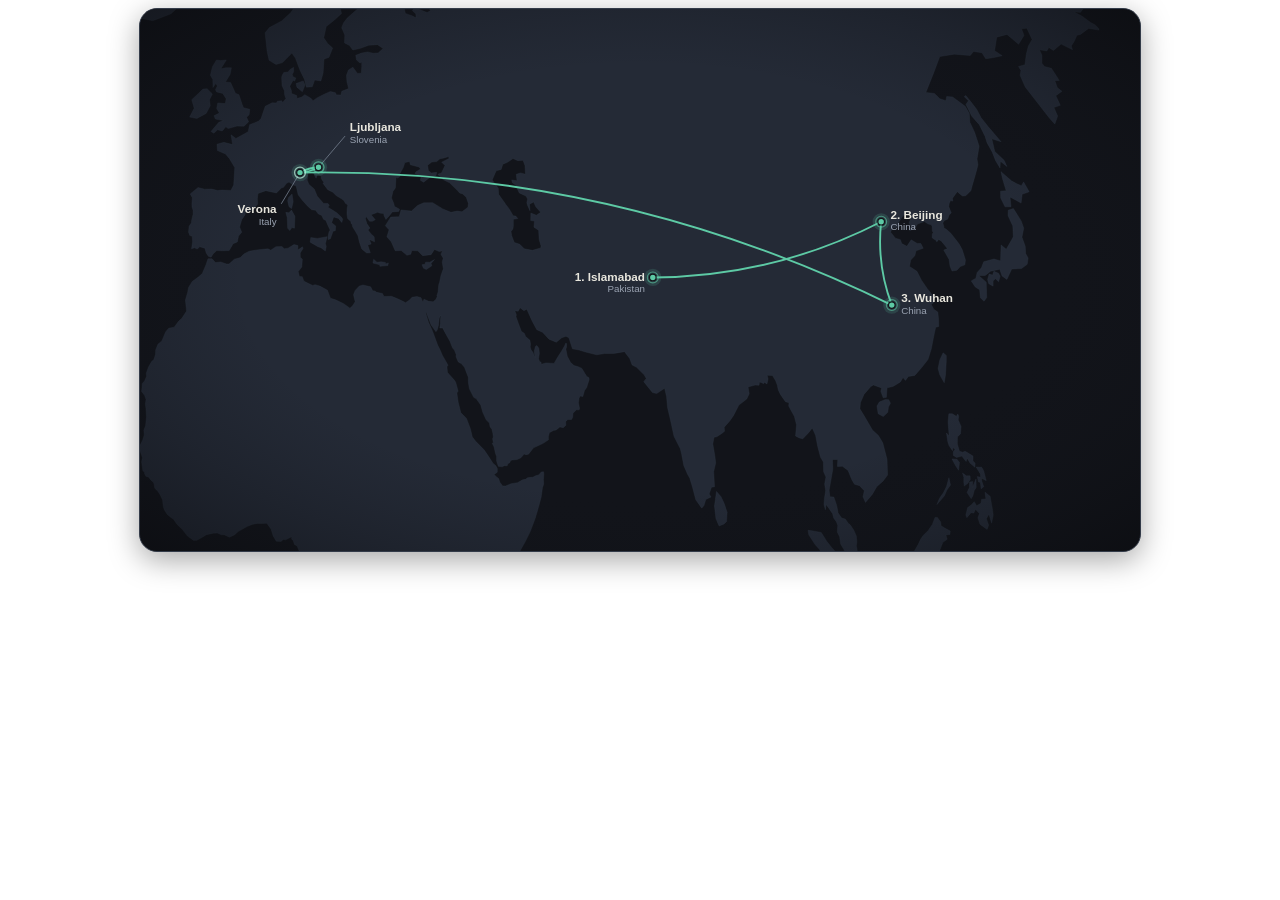
==== commit 95449b73: "Trajectory" ====
--- a/trajectory_web.html
+++ b/trajectory_web.html
@@ -1,190 +1,238 @@
-<!DOCTYPE html><html lang="en"><head><meta charset="utf-8"/>
-<meta name="viewport" content="width=device-width, initial-scale=1"/><title>Research Trajectory</title>
-<style>
- .trajectory-wrap{max-width:1000px;margin:0 auto;background:#12141A;border-radius:18px;
-   border:1px solid #333B49;overflow:hidden;box-shadow:0 8px 30px rgba(0,0,0,.35)}
- .trajectory-wrap svg{width:100%;height:auto;display:block}
- .cname{fill:#E8E6DD;font:600 15px/1.2 -apple-system,Segoe UI,Roboto,Helvetica,Arial,sans-serif}
- .csub{fill:#9AA3B2;font:400 12.5px/1.2 -apple-system,Segoe UI,Roboto,Helvetica,Arial,sans-serif}
- .leg{fill:none;stroke:#5DCAA5;stroke-width:2.4;stroke-linecap:round;
-   stroke-dasharray:1;stroke-dashoffset:1;animation:draw 0.9s ease forwards}
- .city{opacity:0;animation:fade .5s ease forwards}
- @keyframes draw{to{stroke-dashoffset:0}}
- @keyframes fade{to{opacity:1}}
- @media (prefers-reduced-motion: reduce){.leg{animation:none;stroke-dashoffset:0} .city{animation:none;opacity:1}}
- .replay{display:block;margin:12px auto 2px;background:#242A36;color:#E8E6DD;border:1px solid #333B49;
-   border-radius:8px;padding:7px 16px;font:500 14px sans-serif;cursor:pointer}
-</style></head><body>
+<!DOCTYPE html>
+<html lang="en">
+<head>
+  <meta charset="utf-8"/>
+  <meta name="viewport" content="width=device-width, initial-scale=1"/>
+  <title>Research Trajectory</title>
+  <style>
+    .trajectory-wrap {
+      max-width: 1000px;
+      margin: 0 auto;
+      background: #12141A;
+      border-radius: 18px;
+      border: 1px solid #333B49;
+      overflow: hidden;
+      box-shadow: 0 8px 30px rgba(0,0,0,.35);
+    }
+    .trajectory-wrap svg {
+      width: 100%;
+      height: auto;
+      display: block;
+    }
+    .cname {
+      fill: #E8E6DD;
+      font: 600 15px/1.2 -apple-system, Segoe UI, Roboto, Helvetica, Arial, sans-serif;
+    }
+    .csub {
+      fill: #9AA3B2;
+      font: 400 12.5px/1.2 -apple-system, Segoe UI, Roboto, Helvetica, Arial, sans-serif;
+    }
+    .leg {
+      fill: none;
+      stroke: #5DCAA5;
+      stroke-width: 2.4;
+      stroke-linecap: round;
+      stroke-dasharray: 1;
+      stroke-dashoffset: 1;
+      animation: draw 0.9s ease forwards;
+    }
+    .city {
+      opacity: 0;
+      animation: fade .5s ease forwards;
+    }
+    @keyframes draw { to { stroke-dashoffset: 0; } }
+    @keyframes fade { to { opacity: 1; } }
+    @media (prefers-reduced-motion: reduce) {
+      .leg { animation: none; stroke-dashoffset: 0; }
+      .city { animation: none; opacity: 1; }
+    }
+  </style>
+</head>
+<body>
 <div class="trajectory-wrap">
- <svg id="traj" viewBox="0 0 1280 694" xmlns="http://www.w3.org/2000/svg" role="img"
-   aria-label="Academic journey: Islamabad, Beijing, Wuhan, Verona, Ljubljana, and back to Verona">
-  <defs><radialGradient id="vig" cx="50%" cy="50%" r="72%">
-   <stop offset="55%" stop-color="#12141A" stop-opacity="0"/>
-   <stop offset="100%" stop-color="#08090C" stop-opacity="0.55"/></radialGradient></defs>
-  <g><path d="M-170.5,1599.5 L-169.7,1603.6 L-169.0,1607.1 L-180.1,1606.1 L-190.9,1606.5 L-198.8,1603.9 L-199.0,1603.6 L-203.3,1601.3 L-191.8,1601.6 L-180.5,1602.4 L-178.7,1599.1 L-177.6,1596.2 L-170.5,1599.5Z" fill="#242A36" stroke="#333B49" stroke-width="0.4"/>
-<path d="M-678.8,1595.1 L-686.9,1596.3 L-697.8,1593.4 L-705.0,1590.4 L-706.0,1589.9 L-712.6,1587.6 L-713.8,1584.5 L-702.4,1585.8 L-693.6,1588.5 L-685.5,1591.4 L-678.8,1595.1Z" fill="#242A36" stroke="#333B49" stroke-width="0.4"/>
-<path d="M-104.6,1583.0 L-96.8,1586.7 L-92.7,1591.7 L-90.7,1595.3 L-88.8,1599.4 L-95.5,1601.9 L-102.8,1604.0 L-111.2,1605.8 L-120.9,1607.3 L-132.9,1606.9 L-140.8,1604.3 L-141.7,1601.0 L-132.0,1598.8 L-129.0,1596.1 L-127.4,1592.6 L-126.5,1589.5 L-124.6,1586.5 L-122.7,1583.0 L-120.1,1583.0 L-113.1,1581.2 L-104.6,1583.0Z" fill="#242A36" stroke="#333B49" stroke-width="0.4"/>
-<path d="M-536.0,1542.5 L-527.7,1543.9 L-522.5,1542.3 L-522.9,1545.5 L-526.1,1547.9 L-534.3,1547.2 L-542.5,1543.9 L-543.9,1540.8 L-536.0,1542.5Z" fill="#242A36" stroke="#333B49" stroke-width="0.4"/>
-<path d="M-560.0,1542.3 L-548.5,1545.9 L-552.0,1545.5 L-559.9,1544.6 L-569.7,1542.1 L-567.4,1540.1 L-560.0,1542.3Z" fill="#242A36" stroke="#333B49" stroke-width="0.4"/>
-<path d="M-423.7,1527.8 L-416.7,1529.1 L-411.3,1528.0 L-404.6,1533.3 L-409.4,1532.6 L-416.0,1533.0 L-423.1,1532.6 L-430.2,1533.2 L-437.1,1531.3 L-442.6,1527.5 L-440.2,1525.8 L-432.3,1527.1 L-423.7,1527.8Z" fill="#242A36" stroke="#333B49" stroke-width="0.4"/>
-<path d="M-257.1,1518.6 L-254.6,1522.9 L-254.0,1526.6 L-253.9,1530.1 L-259.9,1531.3 L-265.2,1533.2 L-272.6,1533.0 L-271.6,1529.3 L-277.6,1530.6 L-283.2,1531.9 L-288.8,1529.1 L-291.0,1525.3 L-286.6,1521.6 L-283.3,1520.4 L-276.6,1520.8 L-277.1,1516.0 L-278.4,1512.4 L-281.9,1504.7 L-280.6,1500.1 L-275.9,1498.6 L-271.4,1502.2 L-268.5,1505.8 L-264.2,1510.1 L-260.6,1514.3 L-257.1,1518.6Z" fill="#242A36" stroke="#333B49" stroke-width="0.4"/>
-<path d="M-707.1,1633.2 L-706.7,1633.2 L-711.9,1629.6 L-698.5,1631.6 L-698.5,1631.4 L-698.5,1630.8 L-698.6,1630.2 L-698.6,1629.6 L-698.6,1629.3 L-697.9,1629.3 L-697.1,1629.4 L-683.8,1632.1 L-684.3,1629.4 L-684.2,1629.1 L-673.0,1627.9 L-665.0,1629.4 L-661.0,1630.2 L-648.9,1632.3 L-631.9,1633.9 L-616.8,1635.7 L-595.6,1637.1 L-586.3,1635.5 L-564.0,1636.7 L-548.5,1638.4 L-540.5,1636.8 L-531.4,1635.2 L-536.5,1632.3 L-555.4,1632.1 L-573.6,1630.6 L-582.8,1628.1 L-598.3,1626.6 L-603.5,1623.6 L-607.0,1620.7 L-610.0,1618.0 L-616.1,1615.0 L-627.7,1613.0 L-635.8,1610.3 L-647.4,1607.9 L-634.6,1608.4 L-625.1,1607.2 L-613.9,1609.7 L-608.6,1607.5 L-604.7,1604.6 L-604.5,1601.9 L-610.9,1598.6 L-620.5,1596.4 L-631.2,1594.0 L-642.3,1593.5 L-653.1,1592.4 L-664.1,1591.6 L-671.7,1588.5 L-681.9,1585.8 L-689.9,1582.8 L-704.3,1573.0 L-700.6,1573.9 L-692.4,1576.6 L-684.9,1575.7 L-678.1,1574.5 L-669.1,1578.3 L-661.9,1577.4 L-657.2,1575.6 L-653.4,1573.2 L-650.9,1570.3 L-643.9,1569.4 L-647.8,1566.1 L-653.4,1562.8 L-655.3,1559.6 L-650.0,1558.0 L-643.7,1561.0 L-637.3,1559.3 L-633.5,1557.0 L-626.0,1556.8 L-619.6,1555.9 L-614.5,1553.8 L-610.6,1551.8 L-605.9,1549.8 L-601.1,1550.4 L-596.7,1551.1 L-589.8,1549.8 L-581.1,1551.4 L-573.8,1551.3 L-567.8,1550.0 L-559.7,1550.9 L-550.8,1551.8 L-543.5,1551.4 L-535.5,1551.6 L-527.3,1551.8 L-520.2,1551.4 L-516.9,1548.8 L-511.5,1547.3 L-503.0,1549.3 L-497.8,1547.7 L-494.5,1544.4 L-488.7,1547.3 L-484.2,1550.6 L-478.2,1553.6 L-474.8,1550.9 L-465.6,1554.3 L-457.5,1555.4 L-449.3,1557.8 L-442.1,1557.3 L-436.4,1555.7 L-428.1,1556.1 L-419.8,1557.3 L-411.3,1558.9 L-411.3,1555.0 L-417.0,1552.0 L-422.0,1548.8 L-429.5,1548.0 L-435.1,1544.6 L-438.7,1541.2 L-445.5,1534.2 L-440.4,1535.5 L-432.8,1536.1 L-426.0,1535.5 L-418.5,1537.0 L-411.0,1539.7 L-406.5,1543.0 L-398.7,1543.5 L-392.5,1542.3 L-386.1,1540.5 L-380.0,1539.4 L-373.0,1541.5 L-366.2,1540.8 L-365.7,1533.7 L-358.7,1537.9 L-351.4,1539.5 L-345.0,1538.6 L-338.4,1542.3 L-330.9,1542.6 L-323.7,1543.7 L-316.0,1545.7 L-313.6,1542.3 L-313.3,1539.0 L-305.8,1542.6 L-298.7,1541.7 L-292.1,1543.7 L-286.7,1546.8 L-279.9,1545.9 L-275.3,1543.9 L-270.9,1541.5 L-264.8,1540.3 L-257.6,1539.2 L-251.1,1537.9 L-246.7,1535.9 L-244.7,1533.0 L-245.2,1528.9 L-247.6,1525.0 L-250.9,1521.3 L-254.5,1517.6 L-257.9,1513.9 L-260.8,1510.5 L-262.7,1506.7 L-263.7,1502.9 L-262.5,1499.3 L-261.9,1495.3 L-262.4,1491.5 L-265.2,1487.3 L-267.4,1483.4 L-266.2,1479.0 L-264.1,1476.1 L-261.6,1472.4 L-258.7,1469.2 L-255.0,1466.3 L-254.1,1462.0 L-251.8,1459.2 L-248.9,1456.7 L-243.3,1456.1 L-240.6,1452.9 L-237.0,1450.9 L-232.4,1449.7 L-228.8,1447.2 L-226.3,1444.0 L-221.9,1442.8 L-217.6,1445.4 L-218.8,1448.7 L-224.1,1451.7 L-226.0,1453.9 L-231.0,1452.3 L-235.6,1453.3 L-239.0,1455.7 L-242.5,1458.2 L-244.5,1461.2 L-243.9,1465.1 L-242.3,1468.8 L-238.4,1472.2 L-241.6,1474.5 L-246.9,1475.3 L-249.0,1478.6 L-251.3,1481.7 L-253.4,1485.9 L-252.9,1489.6 L-249.4,1493.6 L-245.1,1496.6 L-239.5,1498.9 L-233.9,1502.0 L-230.1,1505.8 L-227.5,1509.4 L-224.4,1513.1 L-220.5,1516.3 L-217.5,1519.8 L-213.2,1528.5 L-210.2,1532.0 L-208.3,1535.7 L-205.0,1539.4 L-203.7,1544.3 L-205.1,1548.0 L-207.0,1551.1 L-213.6,1552.3 L-214.6,1555.5 L-216.5,1558.6 L-222.9,1561.9 L-229.3,1563.3 L-235.0,1565.2 L-241.2,1567.1 L-243.5,1570.8 L-251.8,1571.1 L-261.3,1570.8 L-269.2,1571.5 L-278.1,1571.5 L-274.4,1574.9 L-265.4,1576.4 L-258.1,1578.8 L-253.0,1581.8 L-257.1,1584.5 L-266.6,1583.7 L-272.6,1585.8 L-270.5,1589.3 L-268.5,1592.5 L-260.6,1595.3 L-257.3,1598.3 L-248.8,1601.3 L-237.3,1602.5 L-226.7,1604.7 L-217.9,1607.2 L-207.1,1609.6 L-194.0,1610.8 L-180.6,1612.8 L-170.8,1615.0 L-160.0,1617.5 L-153.0,1620.8 L-148.8,1623.4 L-144.7,1621.0 L-138.2,1618.9 L-131.1,1616.6 L-122.1,1614.7 L-114.5,1612.7 L-102.4,1612.5 L-89.9,1613.6 L-79.2,1615.3 L-77.5,1612.1 L-71.7,1609.9 L-59.3,1609.7 L-50.1,1608.1 L-41.4,1606.4 L-31.4,1605.3 L-20.8,1603.9 L-13.7,1601.9 L-18.0,1599.1 L-20.9,1596.2 L-21.8,1593.2 L-31.6,1593.5 L-41.6,1594.8 L-51.6,1594.8 L-54.0,1591.7 L-55.2,1585.5 L-53.4,1583.7 L-46.6,1581.7 L-38.4,1579.6 L-32.7,1577.1 L-27.0,1574.5 L-23.0,1571.1 L-16.1,1569.6 L-9.2,1568.4 L-5.7,1567.7 L2.4,1567.3 L10.0,1566.1 L16.3,1564.3 L22.4,1562.2 L28.0,1560.1 L35.1,1557.3 L39.5,1554.3 L44.3,1551.6 L45.5,1548.0 L39.5,1545.9 L41.0,1542.1 L44.3,1539.2 L49.8,1537.4 L55.7,1535.2 L61.1,1532.2 L65.2,1528.5 L67.6,1524.1 L71.5,1521.5 L78.2,1522.1 L81.2,1525.2 L87.9,1525.6 L87.9,1522.1 L90.7,1518.4 L96.8,1519.3 L98.3,1522.8 L105.1,1523.4 L112.3,1521.7 L119.3,1520.6 L125.7,1521.1 L128.2,1525.0 L134.3,1521.9 L140.1,1520.2 L146.5,1518.9 L152.8,1517.6 L158.7,1515.4 L165.1,1513.9 L170.1,1511.8 L173.7,1508.4 L177.8,1510.9 L183.8,1509.5 L187.6,1514.0 L190.6,1517.4 L197.2,1515.5 L200.0,1511.8 L206.0,1509.2 L213.5,1509.7 L215.4,1513.3 L220.4,1509.7 L226.7,1508.6 L233.4,1508.2 L239.4,1508.4 L245.7,1509.5 L251.8,1510.1 L254.0,1513.3 L257.3,1516.1 L263.7,1514.4 L270.5,1514.0 L276.9,1514.0 L283.3,1513.9 L289.2,1512.6 L295.4,1511.4 L300.9,1508.8 L306.6,1507.1 L312.6,1506.1 L317.5,1503.5 L321.7,1498.2 L325.6,1494.9 L331.3,1496.5 L332.9,1499.9 L337.3,1502.2 L343.5,1501.4 L346.8,1504.8 L350.4,1507.3 L356.8,1505.0 L359.8,1500.8 L365.4,1499.1 L372.2,1495.9 L378.2,1494.6 L385.5,1492.6 L390.7,1490.5 L396.0,1488.2 L401.2,1486.1 L406.4,1487.3 L412.6,1483.8 L417.1,1481.1 L422.6,1481.3 L428.1,1479.0 L430.2,1475.5 L436.0,1472.7 L441.4,1470.8 L447.8,1469.2 L453.5,1468.5 L458.5,1469.0 L463.8,1470.0 L467.7,1472.7 L467.0,1477.0 L471.1,1480.3 L473.7,1483.0 L480.3,1484.2 L483.3,1486.9 L487.2,1489.6 L492.5,1490.2 L497.9,1488.2 L504.4,1484.2 L509.1,1486.3 L514.4,1487.5 L519.5,1488.6 L524.9,1489.4 L530.7,1489.4 L531.3,1499.5 L530.1,1502.0 L527.6,1506.3 L521.1,1508.8 L515.1,1512.4 L514.3,1516.1 L520.7,1515.9 L518.3,1519.7 L513.9,1523.2 L509.5,1527.1 L512.4,1530.0 L518.4,1531.0 L525.7,1529.3 L530.5,1525.6 L533.9,1522.1 L538.4,1519.1 L543.3,1516.3 L546.2,1512.9 L551.4,1508.2 L555.4,1507.3 L562.1,1506.9 L568.3,1505.8 L574.8,1504.2 L579.4,1500.5 L582.8,1496.8 L588.5,1493.2 L595.3,1490.7 L601.1,1488.8 L605.9,1485.5 L610.0,1483.8 L615.0,1482.3 L620.3,1483.2 L626.1,1482.3 L632.4,1481.1 L638.6,1481.7 L644.1,1479.0 L650.4,1472.4 L651.2,1475.1 L651.7,1479.7 L655.7,1481.7 L660.9,1482.5 L667.1,1481.3 L672.7,1482.1 L678.1,1482.3 L682.3,1481.3 L687.0,1481.9 L690.3,1484.0 L696.3,1482.6 L702.6,1482.6 L708.8,1481.3 L714.1,1482.6 L719.9,1479.3 L724.7,1476.1 L730.3,1473.3 L741.9,1465.9 L745.0,1467.3 L748.0,1470.0 L749.9,1473.5 L753.9,1479.5 L759.5,1479.7 L764.9,1479.7 L772.0,1478.6 L779.1,1477.2 L785.7,1474.5 L791.5,1471.6 L798.4,1471.2 L804.1,1469.0 L807.6,1471.0 L808.6,1474.1 L810.8,1477.2 L817.5,1476.8 L819.9,1479.3 L825.2,1481.9 L831.9,1482.8 L838.5,1482.1 L845.2,1479.0 L851.3,1475.9 L857.1,1475.1 L861.5,1476.4 L867.0,1477.4 L873.6,1475.9 L878.9,1475.9 L883.4,1476.8 L888.1,1477.8 L894.7,1476.1 L902.2,1474.5 L908.5,1474.1 L915.2,1474.1 L921.4,1473.1 L927.3,1472.4 L932.5,1467.5 L935.8,1463.4 L937.5,1466.1 L935.2,1470.6 L934.1,1474.7 L934.0,1478.0 L937.6,1479.7 L944.8,1479.2 L952.7,1479.0 L958.4,1478.4 L966.1,1478.4 L971.8,1478.2 L979.2,1478.6 L985.2,1479.3 L986.8,1482.5 L982.6,1486.1 L983.9,1489.0 L988.2,1491.3 L992.5,1493.8 L998.5,1495.5 L1005.0,1497.0 L1009.5,1498.6 L1015.8,1498.8 L1022.5,1495.5 L1025.2,1498.2 L1026.8,1501.2 L1029.7,1503.5 L1035.8,1504.4 L1041.3,1505.6 L1040.4,1509.4 L1044.7,1511.6 L1045.6,1515.0 L1050.4,1516.5 L1057.1,1516.3 L1062.7,1516.9 L1069.6,1516.7 L1075.6,1517.4 L1080.5,1518.7 L1084.0,1521.0 L1087.8,1522.8 L1088.7,1525.6 L1083.9,1529.3 L1077.2,1532.6 L1069.9,1536.8 L1064.2,1540.1 L1057.1,1543.9 L1048.3,1545.4 L1041.2,1548.6 L1031.9,1550.6 L1025.2,1554.1 L1017.4,1557.5 L1010.1,1560.3 L1003.3,1564.0 L997.9,1567.3 L992.3,1571.3 L988.2,1574.5 L986.6,1577.9 L983.4,1581.2 L981.7,1584.2 L989.7,1585.3 L986.4,1589.0 L975.3,1590.3 L964.9,1592.1 L954.7,1592.4 L943.5,1597.0 L936.9,1600.8 L930.1,1603.8 L922.8,1606.7 L925.2,1609.3 L922.4,1612.4 L921.7,1615.2 L923.2,1617.6 L925.6,1619.9 L928.4,1622.1 L934.9,1624.2 L930.2,1627.5 L940.5,1628.9 L940.2,1629.4 L939.2,1631.3 L956.1,1629.7 L961.8,1631.7 L-707.1,1633.2Z" fill="#242A36" stroke="#333B49" stroke-width="0.4"/>
-<path d="M-312.6,1343.6 L-302.4,1350.1 L-292.6,1352.8 L-294.0,1358.2 L-300.0,1358.7 L-304.4,1355.0 L-305.3,1359.3 L-309.9,1362.6 L-317.2,1361.4 L-322.9,1358.2 L-330.1,1356.6 L-340.0,1350.6 L-348.3,1344.8 L-360.9,1332.6 L-354.8,1334.9 L-343.6,1342.2 L-333.8,1346.1 L-331.8,1341.1 L-331.8,1333.6 L-326.9,1329.1 L-321.9,1330.4 L-318.0,1335.5 L-312.6,1343.6Z" fill="#242A36" stroke="#333B49" stroke-width="0.4"/>
-<path d="M-259.3,1313.6 L-252.9,1318.5 L-254.1,1322.4 L-262.2,1325.6 L-266.1,1321.8 L-270.6,1326.7 L-275.0,1321.8 L-268.6,1315.2 L-262.3,1318.0 L-259.3,1313.6Z" fill="#242A36" stroke="#333B49" stroke-width="0.4"/>
-<path d="M600.0,1298.2 L589.5,1298.9 L590.8,1293.0 L592.9,1288.5 L593.9,1286.2 L597.4,1289.7 L603.4,1291.1 L603.1,1293.2 L600.0,1298.2Z" fill="#242A36" stroke="#333B49" stroke-width="0.4"/>
-<path d="M1148.8,1197.8 L1154.0,1201.8 L1158.4,1200.2 L1164.8,1198.0 L1168.7,1198.8 L1163.5,1212.3 L1159.5,1216.2 L1154.8,1225.3 L1153.7,1222.2 L1145.5,1230.1 L1144.3,1229.5 L1140.2,1229.2 L1140.1,1219.5 L1142.3,1212.0 L1142.3,1202.0 L1144.6,1196.8 L1148.8,1197.8Z" fill="#242A36" stroke="#333B49" stroke-width="0.4"/>
-<path d="M1341.7,1199.3 L1341.1,1204.0 L1348.3,1199.4 L1348.0,1204.2 L1345.6,1209.0 L1340.4,1214.2 L1331.6,1222.6 L1325.8,1227.2 L1325.5,1232.6 L1320.1,1232.7 L1312.0,1237.0 L1306.2,1244.4 L1296.2,1255.8 L1288.1,1260.8 L1282.9,1264.0 L1276.8,1263.8 L1274.4,1260.1 L1267.4,1259.3 L1268.4,1255.2 L1276.5,1246.8 L1290.9,1235.7 L1296.5,1233.5 L1303.6,1229.2 L1312.6,1223.3 L1319.7,1217.4 L1326.9,1208.9 L1331.0,1206.1 L1335.1,1199.7 L1342.5,1194.4 L1341.7,1199.3Z" fill="#242A36" stroke="#333B49" stroke-width="0.4"/>
-<path d="M1377.4,1144.8 L1377.5,1156.9 L1380.9,1149.0 L1382.8,1152.2 L1380.1,1160.8 L1384.2,1164.6 L1388.6,1165.5 L1394.6,1161.1 L1397.6,1162.4 L1391.3,1172.6 L1386.0,1179.3 L1380.7,1179.0 L1377.2,1182.5 L1375.6,1187.4 L1373.5,1189.5 L1367.9,1195.7 L1360.6,1203.5 L1353.0,1208.0 L1353.3,1205.1 L1351.2,1203.4 L1359.7,1194.0 L1360.4,1187.7 L1355.0,1183.2 L1357.1,1179.0 L1364.0,1175.1 L1369.1,1166.2 L1372.0,1158.8 L1372.4,1151.1 L1373.5,1149.1 L1372.1,1144.4 L1370.6,1134.2 L1370.8,1126.1 L1373.8,1125.2 L1375.2,1131.6 L1379.6,1134.6 L1377.4,1144.8Z" fill="#242A36" stroke="#333B49" stroke-width="0.4"/>
-<path d="M1374.5,983.8 L1371.1,986.5 L1367.7,983.4 L1363.5,978.2 L1360.1,972.2 L1356.9,964.1 L1356.7,960.2 L1359.8,960.3 L1363.2,964.2 L1365.7,968.1 L1367.3,971.4 L1371.9,978.5 L1374.5,983.8Z" fill="#242A36" stroke="#333B49" stroke-width="0.4"/>
-<path d="M1470.6,928.4 L1472.6,931.7 L1470.1,937.7 L1465.2,939.3 L1461.3,937.9 L1461.6,932.8 L1465.3,928.9 L1468.4,930.3 L1470.6,928.4Z" fill="#242A36" stroke="#333B49" stroke-width="0.4"/>
-<path d="M-1225.7,919.4 L1479.2,922.2 L1474.0,924.6 L1473.8,920.4 L1478.0,918.0 L1480.5,917.4 L-1226.7,913.8 L-1225.2,913.3 L-1225.2,918.8 L-1225.7,919.4Z" fill="#242A36" stroke="#333B49" stroke-width="0.4"/>
-<path d="M1393.2,918.4 L1390.5,919.9 L1388.8,914.9 L1389.6,911.8 L1393.2,918.4Z" fill="#242A36" stroke="#333B49" stroke-width="0.4"/>
-<path d="M1390.6,900.8 L1390.3,910.1 L1388.5,908.6 L1386.8,909.2 L1386.3,906.1 L1387.5,897.3 L1390.6,900.8Z" fill="#242A36" stroke="#333B49" stroke-width="0.4"/>
-<path d="M507.9,885.0 L508.5,898.8 L510.2,904.2 L509.2,909.7 L507.7,913.1 L505.5,906.3 L503.9,909.7 L504.9,918.2 L504.0,923.1 L501.8,925.7 L500.8,935.4 L497.0,948.8 L492.4,964.6 L486.4,986.4 L482.4,1002.4 L478.1,1015.8 L471.9,1018.5 L465.0,1023.3 L461.0,1020.4 L455.4,1016.3 L453.8,1010.2 L454.0,1000.0 L452.0,990.9 L451.8,982.6 L453.6,974.3 L457.2,972.3 L457.4,968.5 L461.5,959.8 L462.6,952.5 L461.1,947.0 L460.1,939.8 L460.0,929.2 L462.9,922.8 L464.2,915.5 L468.0,915.1 L472.3,912.7 L475.2,910.7 L478.5,910.5 L483.1,904.0 L489.6,896.9 L492.1,891.2 L491.3,886.3 L494.5,887.6 L499.0,879.7 L499.4,872.8 L502.1,867.7 L504.5,872.6 L506.3,877.5 L507.9,885.0Z" fill="#242A36" stroke="#333B49" stroke-width="0.4"/>
-<path d="M1214.6,887.4 L1216.2,896.4 L1221.6,892.1 L1223.5,896.9 L1226.5,901.4 L1225.0,906.5 L1225.2,916.3 L1225.5,922.0 L1227.2,923.4 L1227.6,933.2 L1225.9,939.2 L1227.0,947.0 L1234.1,953.0 L1238.4,958.4 L1242.5,963.4 L1240.9,966.2 L1243.8,973.4 L1244.1,985.9 L1247.6,983.3 L1249.6,988.3 L1251.8,986.6 L1250.4,998.7 L1254.1,1005.8 L1256.5,1010.2 L1260.0,1019.5 L1259.8,1028.8 L1258.3,1035.3 L1255.9,1042.4 L1256.7,1052.2 L1253.5,1062.4 L1250.6,1067.8 L1245.6,1078.0 L1243.8,1084.6 L1239.8,1092.9 L1233.3,1103.3 L1226.1,1109.0 L1220.5,1117.9 L1216.1,1123.6 L1210.6,1133.5 L1205.8,1139.2 L1201.0,1147.8 L1197.2,1155.7 L1196.2,1159.3 L1190.6,1163.3 L1182.5,1163.7 L1174.2,1168.4 L1169.3,1172.9 L1163.1,1177.8 L1159.2,1172.7 L1155.6,1170.7 L1158.9,1164.7 L1154.2,1166.9 L1145.0,1175.2 L1140.0,1172.1 L1136.6,1170.3 L1132.9,1169.5 L1127.2,1166.1 L1125.1,1159.1 L1126.8,1150.4 L1127.1,1144.6 L1125.1,1139.9 L1118.7,1138.5 L1122.8,1133.0 L1123.8,1124.4 L1117.7,1132.4 L1110.7,1134.5 L1116.5,1128.1 L1119.6,1121.5 L1124.1,1115.9 L1126.1,1107.4 L1117.3,1117.2 L1111.6,1121.1 L1106.0,1130.2 L1101.9,1125.5 L1103.9,1119.4 L1101.9,1111.1 L1099.3,1106.8 L1101.4,1104.1 L1094.1,1097.1 L1089.1,1096.8 L1083.6,1091.2 L1070.3,1092.3 L1059.8,1096.4 L1050.6,1100.2 L1043.8,1099.5 L1034.6,1105.4 L1027.6,1108.1 L1024.6,1114.1 L1020.7,1118.7 L1014.5,1119.0 L1009.7,1120.0 L1003.9,1118.0 L998.4,1119.2 L993.3,1119.7 L987.3,1125.9 L985.4,1125.4 L980.9,1128.6 L976.5,1132.2 L971.3,1131.8 L966.5,1131.8 L960.8,1124.5 L957.5,1122.3 L959.4,1115.7 L963.4,1114.1 L965.2,1111.5 L966.0,1107.4 L968.9,1099.4 L969.7,1092.6 L968.6,1080.9 L968.9,1074.3 L970.6,1067.8 L969.3,1060.3 L969.8,1056.9 L967.5,1052.3 L968.4,1043.3 L966.0,1034.2 L965.9,1029.3 L968.2,1034.3 L967.8,1023.6 L970.8,1026.9 L972.2,1031.4 L973.1,1025.5 L971.1,1016.4 L971.1,1012.8 L970.0,1009.3 L971.9,1002.7 L973.9,999.9 L975.9,994.1 L976.2,987.4 L980.6,979.1 L979.8,987.9 L984.2,980.0 L990.9,976.1 L995.3,971.2 L1001.6,967.0 L1005.1,966.1 L1007.0,967.5 L1013.5,963.2 L1018.3,962.0 L1019.8,959.5 L1021.9,958.4 L1026.0,958.7 L1034.4,955.3 L1039.2,950.2 L1042.0,944.1 L1047.2,938.3 L1048.2,933.7 L1049.2,927.4 L1055.8,917.7 L1057.6,927.6 L1061.2,925.3 L1059.2,919.9 L1062.2,914.3 L1065.2,916.8 L1067.2,908.1 L1072.0,902.4 L1074.4,897.9 L1078.4,896.0 L1078.9,892.8 L1082.1,894.1 L1082.5,891.2 L1086.0,889.6 L1089.8,888.0 L1094.8,893.3 L1098.2,900.1 L1102.9,900.1 L1107.6,901.2 L1106.8,894.9 L1111.4,885.8 L1115.2,882.7 L1114.3,879.9 L1118.3,873.3 L1123.2,869.3 L1127.0,870.7 L1133.6,868.5 L1134.0,862.7 L1128.8,858.9 L1133.0,857.2 L1137.7,860.1 L1141.3,864.8 L1147.4,867.7 L1149.7,866.5 L1154.0,870.1 L1158.8,866.8 L1161.5,867.8 L1163.5,865.6 L1166.4,871.2 L1163.7,877.4 L1160.4,882.0 L1157.7,882.4 L1158.1,887.0 L1155.2,892.7 L1151.8,898.3 L1151.9,901.5 L1157.1,907.9 L1162.4,911.6 L1165.8,915.5 L1170.2,922.3 L1172.4,922.3 L1175.9,925.2 L1176.5,928.8 L1183.1,932.7 L1188.6,928.7 L1191.0,922.6 L1193.3,917.5 L1195.1,911.2 L1198.7,902.1 L1198.3,896.5 L1199.3,893.2 L1199.2,886.6 L1201.3,878.0 L1203.0,875.7 L1202.2,871.9 L1204.7,865.8 L1206.8,859.5 L1207.3,856.3 L1210.5,852.0 L1212.1,857.6 L1211.9,864.7 L1213.7,866.1 L1213.4,870.9 L1215.5,876.8 L1215.4,883.3 L1214.6,887.4Z" fill="#242A36" stroke="#333B49" stroke-width="0.4"/>
-<path d="M1359.4,849.8 L1361.1,853.8 L1355.9,853.7 L1353.7,846.7 L1358.0,849.4 L1359.4,849.8Z" fill="#242A36" stroke="#333B49" stroke-width="0.4"/>
-<path d="M1045.5,847.0 L1042.3,847.3 L1032.8,839.2 L1040.1,837.0 L1043.8,840.5 L1046.2,844.0 L1045.5,847.0Z" fill="#242A36" stroke="#333B49" stroke-width="0.4"/>
-<path d="M1350.5,842.8 L1347.6,843.1 L1343.0,842.0 L1341.6,840.2 L1342.5,835.6 L1347.3,837.4 L1349.6,839.8 L1350.5,842.8Z" fill="#242A36" stroke="#333B49" stroke-width="0.4"/>
-<path d="M1357.1,839.7 L1355.8,841.8 L1351.1,831.9 L1350.1,825.1 L1352.7,825.1 L1354.6,834.2 L1357.1,839.7Z" fill="#242A36" stroke="#333B49" stroke-width="0.4"/>
-<path d="M1073.9,845.9 L1067.2,848.4 L1066.4,847.0 L1067.4,843.2 L1071.1,836.2 L1079.0,831.6 L1080.0,828.9 L1086.7,826.4 L1092.1,826.0 L1094.5,824.5 L1097.3,826.0 L1094.3,829.1 L1086.1,834.1 L1079.5,837.4 L1073.9,845.9Z" fill="#242A36" stroke="#333B49" stroke-width="0.4"/>
-<path d="M1025.8,822.5 L1028.4,825.6 L1033.1,824.6 L1034.7,829.5 L1025.8,831.8 L1020.4,833.3 L1016.3,833.2 L1019.3,826.7 L1023.5,826.6 L1025.8,822.5Z" fill="#242A36" stroke="#333B49" stroke-width="0.4"/>
-<path d="M1063.8,822.5 L1062.3,828.9 L1050.7,832.1 L1040.7,830.7 L1040.9,826.5 L1047.1,824.1 L1051.7,827.6 L1056.8,826.7 L1063.8,822.5Z" fill="#242A36" stroke="#333B49" stroke-width="0.4"/>
-<path d="M1344.7,825.3 L1344.8,827.6 L1339.3,822.7 L1335.4,818.6 L1332.9,814.8 L1334.1,813.6 L1337.4,816.4 L1343.2,821.7 L1344.7,825.3Z" fill="#242A36" stroke="#333B49" stroke-width="0.4"/>
-<path d="M1327.8,814.0 L1326.2,814.6 L1323.1,812.0 L1320.3,807.3 L1320.8,805.4 L1325.0,810.2 L1327.8,814.0Z" fill="#242A36" stroke="#333B49" stroke-width="0.4"/>
-<path d="M956.0,807.5 L970.6,808.6 L972.5,803.9 L986.3,809.4 L988.7,816.8 L1000.0,818.9 L1008.9,825.7 L1000.0,830.0 L991.9,825.4 L985.0,825.7 L977.2,824.9 L970.2,822.8 L961.6,818.5 L956.1,817.3 L952.8,818.8 L939.2,814.1 L938.1,809.1 L931.2,808.3 L936.9,797.4 L946.1,798.0 L952.0,802.5 L955.2,803.4 L956.0,807.5Z" fill="#242A36" stroke="#333B49" stroke-width="0.4"/>
-<path d="M1155.0,801.0 L1150.7,808.8 L1150.4,800.2 L1151.9,796.1 L1153.7,792.2 L1155.3,795.5 L1155.0,801.0Z" fill="#242A36" stroke="#333B49" stroke-width="0.4"/>
-<path d="M1315.6,807.9 L1313.4,809.1 L1310.4,804.7 L1307.5,797.4 L1306.3,788.7 L1307.4,787.6 L1308.1,791.0 L1310.2,793.6 L1313.5,800.9 L1316.9,804.7 L1315.6,807.9Z" fill="#242A36" stroke="#333B49" stroke-width="0.4"/>
-<path d="M1286.8,792.6 L1282.8,793.5 L1281.4,796.7 L1277.1,799.5 L1273.1,802.2 L1269.0,802.2 L1262.9,798.9 L1258.8,795.7 L1259.6,792.1 L1266.3,793.8 L1270.5,792.9 L1272.0,787.4 L1273.1,787.1 L1273.5,793.2 L1277.9,792.3 L1280.2,788.4 L1284.7,784.3 L1284.1,777.6 L1288.7,777.4 L1290.1,779.3 L1289.7,785.6 L1286.8,792.6Z" fill="#242A36" stroke="#333B49" stroke-width="0.4"/>
-<path d="M1099.3,769.5 L1096.3,773.3 L1091.1,771.2 L1089.8,766.3 L1097.5,765.7 L1099.3,769.5Z" fill="#242A36" stroke="#333B49" stroke-width="0.4"/>
-<path d="M1124.0,765.3 L1126.5,774.1 L1120.2,769.3 L1113.9,768.4 L1109.5,769.2 L1104.3,768.7 L1106.2,762.5 L1115.7,762.0 L1124.0,765.3Z" fill="#242A36" stroke="#333B49" stroke-width="0.4"/>
-<path d="M1296.2,781.4 L1293.7,784.4 L1292.5,777.7 L1290.9,773.3 L1287.6,769.5 L1283.4,764.7 L1278.0,761.3 L1280.2,758.5 L1284.2,761.7 L1286.7,764.3 L1289.8,767.0 L1292.7,771.8 L1295.5,775.5 L1296.2,781.4Z" fill="#242A36" stroke="#333B49" stroke-width="0.4"/>
-<path d="M1152.3,743.1 L1154.2,761.6 L1161.9,768.5 L1168.5,756.3 L1177.4,749.4 L1184.2,749.4 L1190.6,753.4 L1196.2,757.5 L1204.4,759.7 L1217.4,767.6 L1231.2,774.1 L1236.3,780.0 L1240.3,785.7 L1241.2,792.5 L1253.4,799.5 L1255.0,805.6 L1247.9,806.8 L1249.1,814.4 L1255.3,821.9 L1259.3,834.1 L1263.7,833.7 L1263.0,838.8 L1268.7,840.7 L1266.2,842.8 L1273.8,847.7 L1272.6,851.0 L1267.5,851.8 L1265.9,848.8 L1259.6,847.5 L1252.0,845.8 L1246.8,838.5 L1243.0,832.2 L1239.8,822.2 L1230.3,817.2 L1223.6,820.5 L1218.7,824.2 L1219.0,832.7 L1212.7,836.6 L1208.6,834.7 L1200.8,834.2 L1194.8,824.8 L1187.2,822.5 L1185.1,825.8 L1175.4,826.1 L1179.3,816.8 L1184.3,813.6 L1183.0,801.2 L1179.8,791.6 L1165.5,781.9 L1159.2,781.0 L1148.2,770.4 L1145.7,776.0 L1142.8,777.0 L1141.2,772.8 L1141.3,767.8 L1135.6,762.2 L1143.9,758.1 L1149.3,758.3 L1148.8,755.3 L1137.6,755.3 L1134.7,748.5 L1127.9,746.3 L1124.7,740.7 L1135.0,737.9 L1138.9,734.2 L1151.2,738.9 L1152.3,743.1Z" fill="#242A36" stroke="#333B49" stroke-width="0.4"/>
-<path d="M1084.4,713.7 L1078.4,725.1 L1072.6,727.3 L1065.3,725.0 L1052.6,725.6 L1045.9,727.3 L1044.8,735.9 L1051.6,746.1 L1055.7,740.9 L1070.0,737.0 L1069.4,742.3 L1066.0,740.6 L1062.7,747.3 L1055.9,751.7 L1062.8,766.4 L1061.3,770.3 L1067.8,783.5 L1067.4,791.0 L1063.2,794.4 L1060.4,790.4 L1064.4,781.0 L1056.8,785.4 L1055.0,782.3 L1056.1,777.8 L1050.8,771.1 L1051.7,760.0 L1046.5,763.5 L1046.8,776.8 L1046.5,793.2 L1041.6,794.8 L1038.5,791.5 L1041.1,780.9 L1040.2,769.9 L1037.0,769.8 L1034.8,762.0 L1038.1,754.5 L1039.3,745.4 L1043.2,728.2 L1044.8,723.5 L1051.2,715.0 L1057.2,718.4 L1066.8,720.0 L1075.6,719.5 L1083.1,711.2 L1084.4,713.7Z" fill="#242A36" stroke="#333B49" stroke-width="0.4"/>
-<path d="M1110.7,717.0 L1110.4,727.0 L1106.5,725.9 L1105.3,732.8 L1108.4,738.9 L1106.3,740.3 L1103.2,733.0 L1100.9,718.4 L1102.4,709.3 L1104.8,705.1 L1105.5,711.4 L1110.0,712.4 L1110.7,717.0Z" fill="#242A36" stroke="#333B49" stroke-width="0.4"/>
-<path d="M935.1,796.9 L926.7,797.1 L920.6,787.5 L911.1,778.2 L908.0,771.3 L902.4,762.0 L898.8,753.4 L893.1,737.4 L886.4,727.9 L884.1,718.0 L881.2,709.1 L874.3,701.9 L870.1,692.1 L864.3,685.8 L856.0,673.1 L855.1,667.3 L860.0,667.8 L871.9,670.0 L879.0,681.2 L885.0,688.9 L889.3,693.7 L896.8,706.0 L904.5,706.1 L911.0,714.0 L915.5,723.6 L921.3,728.8 L918.2,738.1 L922.6,742.1 L925.3,742.4 L926.5,750.3 L929.1,756.7 L934.7,757.7 L938.3,765.0 L936.0,779.2 L935.1,796.9Z" fill="#242A36" stroke="#333B49" stroke-width="0.4"/>
-<path d="M1028.2,709.1 L1036.9,719.7 L1027.8,721.0 L1025.3,728.8 L1025.6,739.1 L1018.2,747.0 L1017.9,758.4 L1014.5,775.8 L1013.5,771.8 L1004.7,776.9 L1001.9,769.9 L996.5,769.3 L992.7,765.6 L983.6,769.7 L980.9,764.2 L975.9,764.8 L969.7,763.5 L968.7,748.2 L965.0,745.0 L961.3,735.2 L960.3,725.2 L961.1,714.6 L965.6,707.0 L971.2,710.9 L977.1,708.8 L978.4,699.1 L981.7,697.0 L990.8,694.5 L996.0,685.5 L999.5,678.2 L1002.4,674.0 L1008.7,667.7 L1014.2,659.7 L1017.6,650.8 L1020.7,650.8 L1024.9,656.6 L1025.4,661.5 L1030.6,664.7 L1037.1,668.1 L1036.7,672.6 L1031.6,673.2 L1033.2,678.8 L1027.7,682.7 L1023.6,693.0 L1029.4,703.8 L1028.2,709.1Z" fill="#242A36" stroke="#333B49" stroke-width="0.4"/>
-<path d="M1090.0,633.8 L1091.3,641.4 L1092.1,647.8 L1090.1,658.2 L1086.6,646.6 L1083.4,652.4 L1086.3,660.8 L1084.3,666.2 L1075.1,659.5 L1072.5,651.3 L1074.5,645.8 L1069.4,640.4 L1067.3,645.2 L1063.7,644.7 L1058.4,651.1 L1057.0,647.7 L1059.4,638.1 L1064.0,634.9 L1067.8,630.6 L1070.9,635.8 L1076.5,632.6 L1077.3,627.5 L1082.7,627.2 L1081.6,618.4 L1088.2,623.8 L1089.2,629.5 L1090.0,633.8Z" fill="#242A36" stroke="#333B49" stroke-width="0.4"/>
-<path d="M747.7,659.1 L741.2,661.7 L737.2,652.6 L735.3,636.2 L737.9,617.6 L743.5,624.0 L747.4,632.0 L751.5,644.0 L750.8,655.9 L747.7,659.1Z" fill="#242A36" stroke="#333B49" stroke-width="0.4"/>
-<path d="M-333.0,614.4 L-339.4,615.6 L-340.7,614.6 L-338.4,611.4 L-338.4,606.9 L-334.0,605.4 L-332.4,605.8 L-333.0,614.4Z" fill="#242A36" stroke="#333B49" stroke-width="0.4"/>
-<path d="M1070.3,612.4 L1067.9,616.2 L1066.0,623.4 L1063.9,626.8 L1058.6,618.9 L1060.0,615.8 L1061.6,612.6 L1061.9,605.5 L1066.0,604.9 L1065.4,612.6 L1070.1,601.5 L1070.3,612.4Z" fill="#242A36" stroke="#333B49" stroke-width="0.4"/>
-<path d="M1029.5,623.4 L1020.1,634.3 L1023.3,626.3 L1028.3,619.2 L1032.3,611.3 L1035.4,599.9 L1037.5,609.3 L1032.9,615.6 L1029.5,623.4Z" fill="#242A36" stroke="#333B49" stroke-width="0.4"/>
-<path d="M1052.8,594.0 L1057.7,597.5 L1062.5,597.5 L1062.8,602.3 L1059.7,607.1 L1055.1,610.6 L1054.4,605.3 L1054.5,599.4 L1052.8,594.0Z" fill="#242A36" stroke="#333B49" stroke-width="0.4"/>
-<path d="M1079.9,590.9 L1083.2,603.7 L1077.1,600.6 L1077.6,604.5 L1080.0,611.5 L1076.6,614.1 L1075.7,606.0 L1073.3,605.4 L1071.6,598.5 L1076.1,599.4 L1075.6,595.1 L1070.2,586.3 L1077.4,586.6 L1079.9,590.9Z" fill="#242A36" stroke="#333B49" stroke-width="0.4"/>
-<path d="M1048.9,580.5 L1047.8,590.4 L1044.0,584.7 L1039.3,575.9 L1045.8,576.4 L1048.9,580.5Z" fill="#242A36" stroke="#333B49" stroke-width="0.4"/>
-<path d="M1039.8,518.2 L1044.9,521.4 L1046.8,518.5 L1047.9,521.4 L1047.3,526.1 L1051.0,534.3 L1050.2,543.9 L1046.3,547.7 L1046.2,556.9 L1048.9,566.1 L1053.0,567.3 L1056.2,566.0 L1066.3,572.3 L1066.2,578.5 L1069.0,581.3 L1068.7,586.6 L1062.3,581.0 L1058.9,574.9 L1057.4,579.2 L1051.9,572.3 L1045.1,574.0 L1041.1,571.5 L1041.0,566.7 L1043.1,563.8 L1040.5,561.2 L1040.0,565.3 L1035.5,558.7 L1033.9,553.7 L1032.3,542.7 L1035.7,546.5 L1034.3,528.5 L1035.3,518.1 L1039.8,518.2Z" fill="#242A36" stroke="#333B49" stroke-width="0.4"/>
-<path d="M-363.0,521.3 L-365.1,524.2 L-370.8,524.2 L-375.2,524.6 L-375.3,519.6 L-374.0,518.0 L-367.9,518.0 L-364.2,519.0 L-363.0,521.3Z" fill="#242A36" stroke="#333B49" stroke-width="0.4"/>
-<path d="M-448.3,525.5 L-450.7,527.4 L-454.8,525.5 L-458.7,521.4 L-457.5,518.7 L-454.3,517.9 L-452.6,518.3 L-447.7,519.4 L-443.9,522.1 L-443.0,525.2 L-448.3,525.5Z" fill="#242A36" stroke="#333B49" stroke-width="0.4"/>
-<path d="M-413.8,502.5 L-407.5,504.3 L-406.4,502.3 L-400.5,502.4 L-396.3,505.3 L-394.4,505.0 L-393.4,509.1 L-389.2,508.9 L-389.8,512.3 L-386.4,512.7 L-383.1,516.9 L-386.3,521.6 L-389.6,519.1 L-393.1,519.6 L-395.6,519.0 L-397.1,521.1 L-400.0,521.8 L-400.9,519.0 L-403.5,520.7 L-407.2,528.6 L-409.0,526.7 L-409.1,523.4 L-413.9,521.5 L-417.5,522.3 L-422.0,521.5 L-425.7,523.6 L-429.4,520.0 L-428.5,516.3 L-421.7,517.9 L-416.1,518.8 L-413.2,516.3 L-416.2,511.3 L-415.7,506.9 L-420.3,505.1 L-418.3,502.0 L-413.8,502.5Z" fill="#242A36" stroke="#333B49" stroke-width="0.4"/>
-<path d="M957.2,516.2 L951.4,521.7 L944.8,518.1 L943.3,508.2 L946.3,503.0 L954.0,499.8 L958.4,500.1 L960.6,504.5 L958.0,509.5 L957.2,516.2Z" fill="#242A36" stroke="#333B49" stroke-width="0.4"/>
-<path d="M-1036.5,511.5 L-1038.0,513.4 L-1039.5,511.8 L-1038.7,508.6 L-1039.1,504.4 L-1038.5,503.1 L-1036.9,501.2 L-1036.9,499.0 L-1036.3,497.9 L-1035.8,498.1 L-1033.3,500.1 L-1032.1,501.1 L-1031.2,502.6 L-1030.1,506.6 L-1030.4,507.3 L-1033.8,509.7 L-1036.5,511.5Z" fill="#242A36" stroke="#333B49" stroke-width="0.4"/>
-<path d="M-1037.0,493.6 L-1039.7,494.4 L-1040.5,492.0 L-1041.2,491.1 L-1041.1,490.3 L-1040.2,489.4 L-1037.7,490.5 L-1036.1,492.2 L-1037.0,493.6Z" fill="#242A36" stroke="#333B49" stroke-width="0.4"/>
-<path d="M-1040.9,487.5 L-1041.4,488.7 L-1045.3,488.4 L-1044.4,487.0 L-1040.9,487.5Z" fill="#242A36" stroke="#333B49" stroke-width="0.4"/>
-<path d="M-1047.2,485.8 L-1047.7,486.5 L-1048.2,486.3 L-1050.7,485.9 L-1051.1,483.3 L-1051.3,482.8 L-1049.0,481.3 L-1048.5,482.0 L-1047.2,485.8Z" fill="#242A36" stroke="#333B49" stroke-width="0.4"/>
-<path d="M-1058.2,478.2 L-1059.3,479.3 L-1061.3,477.3 L-1060.8,476.4 L-1059.4,475.3 L-1057.7,475.5 L-1058.2,478.2Z" fill="#242A36" stroke="#333B49" stroke-width="0.4"/>
-<path d="M-463.4,469.2 L-460.9,473.4 L-453.8,472.1 L-451.5,474.8 L-445.9,481.9 L-441.8,487.1 L-439.3,487.0 L-435.1,489.3 L-436.0,492.6 L-430.5,493.0 L-425.3,497.7 L-426.5,500.4 L-431.6,501.9 L-436.7,502.4 L-441.7,501.5 L-452.6,502.6 L-446.9,496.2 L-449.7,493.3 L-454.4,492.5 L-456.7,489.2 L-457.7,482.6 L-462.0,483.1 L-468.6,480.0 L-470.6,477.6 L-480.1,475.8 L-482.4,473.6 L-479.3,470.7 L-486.5,470.1 L-492.6,476.1 L-495.7,476.2 L-497.1,479.0 L-500.9,480.3 L-504.0,479.2 L-499.6,475.6 L-497.5,471.5 L-493.9,469.0 L-489.8,466.7 L-484.0,465.6 L-482.1,464.3 L-475.8,465.2 L-469.9,465.3 L-463.4,469.2Z" fill="#242A36" stroke="#333B49" stroke-width="0.4"/>
-<path d="M-446.1,457.8 L-448.0,458.3 L-449.1,451.7 L-451.5,448.4 L-449.0,441.1 L-446.8,441.5 L-445.4,451.1 L-446.1,457.8Z" fill="#242A36" stroke="#333B49" stroke-width="0.4"/>
-<path d="M1031.0,468.9 L1029.4,478.4 L1023.8,468.6 L1021.5,460.1 L1023.8,448.8 L1028.0,440.1 L1032.1,443.5 L1032.1,450.5 L1031.0,468.9Z" fill="#242A36" stroke="#333B49" stroke-width="0.4"/>
-<path d="M-444.2,425.3 L-452.5,427.2 L-452.4,422.9 L-448.8,422.0 L-444.0,422.3 L-444.2,425.3Z" fill="#242A36" stroke="#333B49" stroke-width="0.4"/>
-<path d="M-438.1,425.2 L-440.5,433.4 L-441.6,431.9 L-440.7,425.9 L-443.4,421.3 L-443.3,420.0 L-438.1,425.2Z" fill="#242A36" stroke="#333B49" stroke-width="0.4"/>
-<path d="M1098.9,338.2 L1101.0,342.2 L1099.0,349.1 L1095.0,345.4 L1092.0,348.1 L1092.0,354.8 L1086.4,351.6 L1084.9,346.1 L1086.9,339.2 L1091.4,340.6 L1092.9,335.7 L1098.9,338.2Z" fill="#242A36" stroke="#333B49" stroke-width="0.4"/>
-<path d="M377.0,320.7 L372.6,325.6 L373.3,327.8 L373.6,328.7 L366.5,333.4 L362.9,331.9 L360.9,327.3 L364.3,326.8 L364.8,326.8 L365.6,324.0 L370.8,324.1 L377.0,320.7Z" fill="#242A36" stroke="#333B49" stroke-width="0.4"/>
-<path d="M299.1,320.3 L303.3,324.2 L308.8,323.5 L314.2,324.4 L314.1,326.4 L317.9,325.0 L317.3,328.4 L307.0,329.4 L306.9,327.4 L298.1,325.2 L299.1,320.3Z" fill="#242A36" stroke="#333B49" stroke-width="0.4"/>
-<path d="M239.5,291.4 L237.3,300.4 L238.4,303.9 L237.2,309.8 L231.6,305.5 L227.9,304.3 L217.8,298.4 L218.6,292.6 L226.9,293.6 L234.1,292.4 L239.5,291.4Z" fill="#242A36" stroke="#333B49" stroke-width="0.4"/>
-<path d="M193.9,257.4 L198.3,265.4 L197.7,280.5 L194.5,279.8 L191.7,283.6 L189.0,280.6 L188.4,266.8 L186.6,260.3 L190.5,260.9 L193.9,257.4Z" fill="#242A36" stroke="#333B49" stroke-width="0.4"/>
-<path d="M1133.1,303.8 L1133.6,313.0 L1136.8,318.8 L1135.7,326.8 L1128.3,332.2 L1115.8,332.9 L1109.6,346.1 L1103.4,341.7 L1100.5,333.1 L1088.8,335.6 L1081.9,341.0 L1073.5,341.2 L1083.2,349.7 L1083.8,369.3 L1080.4,374.1 L1075.7,369.6 L1074.7,359.2 L1069.2,355.9 L1064.0,348.0 L1069.9,344.5 L1071.5,337.2 L1077.0,331.3 L1079.9,323.5 L1093.1,320.0 L1101.5,322.4 L1102.2,302.0 L1108.8,307.5 L1115.4,296.0 L1117.8,291.5 L1117.2,277.6 L1111.1,264.7 L1111.3,257.5 L1117.9,255.4 L1127.9,271.2 L1131.2,280.5 L1128.9,292.0 L1133.1,303.8Z" fill="#242A36" stroke="#333B49" stroke-width="0.4"/>
-<path d="M196.1,246.6 L194.0,255.4 L190.7,253.1 L189.0,245.4 L190.2,241.2 L194.6,236.9 L196.1,246.6Z" fill="#242A36" stroke="#333B49" stroke-width="0.4"/>
-<path d="M1122.3,223.7 L1128.2,226.1 L1131.0,221.3 L1138.1,234.0 L1129.2,237.1 L1127.8,248.4 L1113.6,240.6 L1114.9,253.1 L1107.2,253.2 L1101.7,242.0 L1101.5,233.2 L1108.7,232.6 L1103.9,216.9 L1102.1,208.2 L1115.4,219.9 L1122.3,223.7Z" fill="#242A36" stroke="#333B49" stroke-width="0.4"/>
-<path d="M-304.4,196.9 L-299.8,198.4 L-293.4,198.1 L-297.7,202.7 L-300.4,203.5 L-308.1,198.7 L-309.0,195.0 L-305.7,191.5 L-304.4,196.9Z" fill="#242A36" stroke="#333B49" stroke-width="0.4"/>
-<path d="M-285.8,168.4 L-289.1,168.6 L-297.1,165.1 L-302.1,159.9 L-299.6,159.0 L-291.4,161.7 L-285.6,166.4 L-285.8,168.4Z" fill="#242A36" stroke="#333B49" stroke-width="0.4"/>
-<path d="M-703.2,175.0 L-707.3,176.6 L-716.2,171.5 L-716.5,167.6 L-720.7,163.7 L-720.5,160.5 L-726.5,158.5 L-726.3,152.5 L-724.5,150.0 L-718.7,152.4 L-715.3,154.1 L-709.6,155.2 L-709.0,159.1 L-708.1,164.3 L-703.4,168.9 L-703.2,175.0Z" fill="#242A36" stroke="#333B49" stroke-width="0.4"/>
-<path d="M-244.2,150.9 L-250.6,160.6 L-245.5,156.8 L-241.4,159.2 L-244.6,163.1 L-239.2,166.1 L-235.6,163.4 L-229.6,166.8 L-233.2,175.0 L-228.1,173.1 L-228.3,179.0 L-227.4,185.9 L-232.0,195.8 L-235.2,196.2 L-239.3,194.1 L-236.2,184.9 L-237.8,183.5 L-247.4,193.2 L-251.4,192.8 L-245.7,187.5 L-251.7,184.8 L-259.1,185.5 L-272.1,185.1 L-272.5,181.8 L-267.5,177.9 L-269.9,174.9 L-262.8,168.2 L-252.3,150.6 L-246.8,144.3 L-240.3,140.5 L-237.3,141.0 L-239.2,144.0 L-244.2,150.9Z" fill="#242A36" stroke="#333B49" stroke-width="0.4"/>
-<path d="M-735.3,114.2 L-728.6,113.4 L-737.0,125.7 L-735.7,134.5 L-738.3,134.5 L-739.8,129.5 L-739.6,124.5 L-741.2,121.1 L-739.9,116.3 L-737.6,112.8 L-735.3,114.2Z" fill="#242A36" stroke="#333B49" stroke-width="0.4"/>
-<path d="M1085.3,150.2 L1102.1,169.8 L1090.3,166.2 L1094.1,182.3 L1106.1,193.7 L1109.6,201.6 L1101.3,194.8 L1100.8,203.5 L1095.2,194.1 L1090.9,183.2 L1084.2,171.1 L1081.6,162.8 L1074.3,148.0 L1064.7,137.2 L1057.2,122.3 L1060.4,117.3 L1055.0,112.2 L1057.0,110.7 L1062.8,117.9 L1070.9,128.4 L1076.6,139.1 L1085.3,150.2Z" fill="#242A36" stroke="#333B49" stroke-width="0.4"/>
-<path d="M84.7,133.6 L72.8,140.1 L63.5,138.4 L69.3,127.0 L66.2,116.0 L75.4,107.5 L80.5,102.5 L85.9,102.0 L92.7,108.7 L89.0,116.1 L89.9,123.9 L84.7,133.6Z" fill="#242A36" stroke="#333B49" stroke-width="0.4"/>
-<path d="M211.3,97.3 L207.8,106.0 L200.8,100.0 L199.7,95.5 L208.9,92.0 L211.3,97.3Z" fill="#242A36" stroke="#333B49" stroke-width="0.4"/>
-<path d="M-846.6,81.2 L-855.6,85.3 L-857.1,82.5 L-854.7,77.6 L-846.4,73.8 L-841.9,72.2 L-838.2,72.9 L-837.7,76.2 L-846.6,81.2Z" fill="#242A36" stroke="#333B49" stroke-width="0.4"/>
-<path d="M110.5,65.2 L103.5,76.6 L110.0,75.1 L117.0,75.2 L115.3,83.8 L109.4,93.4 L116.0,94.1 L122.2,107.9 L126.7,109.7 L130.7,122.0 L132.5,126.3 L140.5,128.4 L139.7,135.4 L136.4,138.6 L139.1,144.3 L133.1,150.0 L124.2,149.9 L112.9,153.0 L109.8,150.8 L105.3,156.0 L99.2,154.7 L94.4,158.9 L90.9,156.7 L100.8,145.1 L106.8,142.8 L96.5,140.9 L94.7,136.6 L101.6,133.2 L98.1,127.3 L99.5,120.2 L109.2,121.1 L110.2,114.8 L105.9,108.0 L98.0,106.1 L96.6,103.2 L99.0,98.4 L96.9,95.4 L93.4,100.5 L93.2,90.2 L90.1,84.8 L92.7,73.8 L97.9,65.2 L102.9,66.0 L110.5,65.2Z" fill="#242A36" stroke="#333B49" stroke-width="0.4"/>
-<path d="M-904.8,51.8 L-909.9,53.4 L-912.5,51.5 L-914.1,48.6 L-906.5,46.9 L-902.3,47.8 L-904.8,51.8Z" fill="#242A36" stroke="#333B49" stroke-width="0.4"/>
-<path d="M-356.8,28.5 L-361.3,33.9 L-363.7,33.1 L-364.1,30.0 L-363.5,29.3 L-360.0,26.2 L-357.5,26.4 L-356.8,28.5Z" fill="#242A36" stroke="#333B49" stroke-width="0.4"/>
-<path d="M-370.6,22.9 L-380.1,28.5 L-384.4,28.3 L-384.6,25.5 L-378.0,20.8 L-369.7,20.9 L-370.6,22.9Z" fill="#242A36" stroke="#333B49" stroke-width="0.4"/>
-<path d="M-909.6,12.0 L-907.6,13.9 L-902.9,12.8 L-900.4,15.5 L-895.5,16.9 L-897.0,18.0 L-903.4,20.1 L-906.2,17.9 L-906.9,16.1 L-912.7,16.7 L-913.4,15.8 L-909.6,12.0Z" fill="#242A36" stroke="#333B49" stroke-width="0.4"/>
-<path d="M-377.3,-6.9 L-378.2,-2.5 L-374.5,-4.1 L-372.2,-1.4 L-367.2,2.0 L-361.7,5.2 L-363.2,10.0 L-358.4,9.2 L-355.5,12.5 L-362.2,15.7 L-370.6,13.3 L-372.0,8.7 L-380.3,14.1 L-391.3,19.4 L-390.8,13.4 L-399.4,14.4 L-391.9,9.4 L-387.5,1.5 L-381.2,-7.7 L-377.3,-6.9Z" fill="#242A36" stroke="#333B49" stroke-width="0.4"/>
-<path d="M43.7,-14.9 L41.9,-8.4 L48.1,-1.6 L39.7,6.1 L21.7,13.0 L16.3,14.9 L8.5,13.4 L-8.1,10.2 L-1.6,5.7 L-14.1,0.8 L-3.3,-1.2 L-3.2,-4.1 L-15.4,-6.4 L-10.5,-12.9 L-1.4,-14.4 L7.1,-7.7 L16.7,-13.1 L23.9,-10.3 L34.0,-15.6 L43.7,-14.9Z" fill="#242A36" stroke="#333B49" stroke-width="0.4"/>
-<path d="M-315.8,-21.7 L-322.6,-21.2 L-321.9,-26.0 L-317.0,-31.5 L-311.1,-32.9 L-307.7,-30.2 L-309.5,-26.0 L-310.7,-24.6 L-315.8,-21.7Z" fill="#242A36" stroke="#333B49" stroke-width="0.4"/>
-<path d="M-908.3,-39.5 L-902.0,-32.0 L-896.6,-22.3 L-903.1,-16.1 L-901.5,-13.7 L-895.9,-20.9 L-881.4,-19.4 L-878.6,-10.1 L-888.6,-5.8 L-899.3,-4.7 L-908.5,5.1 L-912.8,7.2 L-918.1,6.9 L-919.5,3.4 L-924.8,0.5 L-922.0,-3.9 L-926.5,-5.5 L-934.5,-4.2 L-934.3,-7.8 L-929.4,-11.4 L-938.9,-9.1 L-940.8,-4.4 L-948.3,-0.1 L1207.2,-0.1 L1203.7,4.4 L1195.2,3.6 L1205.6,9.0 L1216.9,17.3 L1222.2,20.1 L1226.7,24.3 L1227.6,27.0 L1214.2,24.8 L1203.8,32.5 L1199.3,33.7 L1196.0,41.0 L1192.1,47.3 L1193.6,52.1 L1179.0,44.9 L1169.2,53.1 L1163.3,49.2 L1160.8,53.7 L1151.3,52.2 L1154.5,59.1 L1154.4,69.3 L1157.7,73.6 L1166.6,75.9 L1176.7,91.4 L1171.0,91.8 L1174.3,100.8 L1180.1,105.4 L1172.3,110.9 L1178.0,123.3 L1169.8,126.0 L1174.6,137.1 L1171.0,147.3 L1164.2,139.8 L1151.8,123.8 L1133.1,99.8 L1126.5,84.9 L1127.6,78.6 L1124.5,73.6 L1132.7,71.3 L1134.4,58.0 L1137.1,47.3 L1141.9,39.0 L1135.1,24.5 L1128.4,25.4 L1131.5,33.8 L1124.6,45.2 L1109.8,32.5 L1096.6,36.0 L1093.9,53.4 L1103.6,59.8 L1091.5,62.5 L1082.5,63.6 L1077.7,56.0 L1066.9,54.4 L1062.7,59.6 L1042.3,57.8 L1023.7,60.9 L1016.0,81.5 L1005.9,106.8 L1016.9,108.1 L1023.8,114.9 L1031.5,117.3 L1032.6,111.9 L1040.2,112.6 L1056.3,124.6 L1061.5,133.8 L1062.2,144.8 L1068.4,158.0 L1074.1,175.7 L1071.4,191.9 L1072.6,199.7 L1069.1,212.8 L1065.3,225.8 L1063.5,232.5 L1056.9,239.1 L1052.6,239.3 L1046.1,233.8 L1040.0,242.1 L1040.3,245.9 L1037.4,245.2 L1035.8,249.0 L1035.2,252.9 L1038.4,261.1 L1035.7,263.6 L1035.1,265.6 L1033.7,269.0 L1029.6,270.8 L1027.6,273.9 L1029.1,278.9 L1028.7,280.1 L1032.1,282.0 L1037.8,287.0 L1048.3,300.5 L1052.4,307.9 L1056.6,321.2 L1055.8,327.5 L1050.0,329.7 L1045.6,334.4 L1039.4,335.4 L1036.8,329.2 L1035.6,320.6 L1028.8,308.6 L1033.5,306.7 L1025.6,296.9 L1021.4,294.7 L1021.3,296.9 L1019.5,297.8 L1018.5,295.6 L1016.4,294.6 L1013.9,292.8 L1014.2,287.7 L1015.5,286.4 L1014.2,284.3 L1013.9,278.1 L1012.8,276.3 L1008.3,275.0 L1004.0,272.0 L995.2,275.3 L991.8,280.6 L985.1,283.7 L987.2,278.4 L984.3,274.0 L987.4,266.3 L981.6,260.3 L976.9,264.4 L971.5,272.3 L969.5,279.7 L962.8,280.2 L960.8,285.6 L966.9,293.3 L973.3,295.2 L975.0,300.3 L981.6,303.7 L987.1,295.5 L994.8,300.0 L999.5,300.3 L1002.5,306.3 L993.3,309.5 L991.8,315.7 L986.5,321.4 L985.0,329.5 L994.5,335.8 L1000.3,347.1 L1007.5,357.6 L1014.6,366.5 L1016.6,375.0 L1012.8,378.2 L1016.0,384.3 L1021.2,387.9 L1022.2,397.3 L1022.4,406.4 L1018.5,407.4 L1015.8,419.9 L1012.9,435.0 L1008.6,448.7 L1000.3,459.3 L991.7,469.0 L983.5,470.3 L979.8,475.4 L976.6,471.7 L973.3,477.4 L963.8,483.2 L956.2,484.9 L955.4,497.1 L951.3,497.7 L948.2,489.4 L949.3,485.0 L938.7,481.3 L935.5,483.2 L926.9,493.0 L922.2,503.8 L921.5,511.8 L928.8,523.9 L937.5,538.9 L945.2,546.0 L950.7,555.2 L956.2,576.4 L956.9,596.5 L951.2,604.1 L943.0,611.5 L937.5,621.0 L928.6,631.6 L925.4,624.3 L927.1,616.6 L921.0,610.1 L914.6,608.4 L911.1,602.4 L906.3,590.6 L899.1,585.3 L892.7,585.5 L893.1,576.6 L886.4,576.6 L886.8,589.2 L883.9,605.9 L882.1,616.0 L883.1,624.3 L888.1,624.7 L891.7,635.1 L893.6,645.0 L898.1,651.6 L902.8,652.9 L907.0,658.8 L908.8,659.9 L913.5,666.8 L916.9,674.5 L917.6,682.2 L916.9,687.4 L917.8,691.3 L918.5,698.1 L921.2,701.2 L924.3,711.3 L924.2,715.2 L918.8,716.0 L911.5,707.5 L902.4,698.4 L901.4,692.6 L896.8,684.9 L895.5,675.5 L892.5,669.3 L893.1,660.9 L891.2,656.1 L888.0,651.7 L886.5,646.0 L882.1,639.6 L878.2,634.1 L877.3,640.9 L875.5,634.5 L875.9,627.4 L877.6,616.4 L876.3,607.9 L878.0,599.1 L875.0,592.4 L874.7,579.9 L871.1,573.9 L867.5,560.2 L864.7,545.7 L860.5,536.2 L856.1,542.0 L848.4,550.2 L844.0,549.1 L839.1,546.5 L840.3,532.3 L837.6,521.5 L830.3,508.3 L830.7,504.1 L826.2,502.6 L819.7,493.3 L816.9,487.3 L815.7,481.4 L813.6,475.9 L809.6,469.2 L802.7,468.8 L804.0,473.5 L802.5,479.9 L799.0,477.6 L798.2,479.7 L795.9,478.4 L792.9,477.4 L792.4,481.6 L787.3,481.4 L778.3,483.8 L779.8,492.5 L776.6,499.2 L766.6,507.0 L759.6,520.5 L754.6,527.7 L747.8,535.2 L748.2,540.5 L744.7,543.3 L738.3,547.5 L734.8,548.1 L733.2,556.8 L735.8,571.7 L736.9,581.2 L734.3,592.1 L735.4,611.5 L731.5,612.1 L728.5,620.8 L730.9,624.6 L724.2,627.8 L721.9,635.6 L719.0,638.9 L711.4,628.2 L707.2,612.2 L703.7,600.6 L700.7,595.2 L696.0,584.2 L693.3,569.9 L691.5,562.7 L683.5,547.0 L678.7,524.8 L675.2,510.1 L674.0,496.2 L671.5,485.4 L661.3,492.3 L655.9,490.9 L644.8,477.0 L648.0,472.8 L645.3,468.3 L635.6,458.6 L629.9,455.6 L626.8,447.4 L620.2,438.6 L606.8,440.8 L594.8,441.0 L584.5,442.6 L570.3,439.1 L562.0,436.5 L553.5,435.0 L549.0,420.9 L545.3,418.8 L539.8,420.9 L532.9,426.5 L523.5,422.6 L515.3,413.8 L507.9,410.5 L502.0,399.6 L495.1,384.2 L491.4,386.1 L486.4,382.3 L484.1,386.8 L479.7,386.2 L481.7,391.3 L481.3,393.9 L484.4,402.6 L488.2,412.6 L492.0,415.2 L493.6,419.2 L499.1,424.0 L499.9,428.8 L499.5,432.6 L500.7,436.5 L503.1,439.7 L504.4,443.5 L505.7,446.3 L504.6,438.0 L506.1,431.9 L508.0,430.7 L510.5,434.3 L511.2,441.0 L510.1,447.8 L511.9,452.2 L513.2,451.6 L513.7,454.8 L519.4,453.0 L525.5,453.3 L530.0,453.6 L534.5,445.8 L539.3,438.4 L543.4,431.4 L545.1,427.4 L546.1,428.4 L545.9,433.2 L545.1,435.3 L546.9,444.4 L551.0,452.2 L555.5,456.4 L561.1,457.9 L565.6,460.0 L569.5,466.6 L571.9,470.4 L574.7,471.9 L574.9,474.4 L572.7,481.3 L571.8,484.5 L569.0,488.2 L566.8,496.1 L563.3,495.4 L562.0,498.2 L561.2,504.0 L562.7,511.7 L562.1,513.1 L558.6,513.1 L554.2,517.4 L553.8,522.9 L552.3,525.4 L547.6,525.3 L544.8,528.2 L545.1,532.8 L541.7,536.0 L537.5,534.9 L532.7,538.8 L529.2,539.4 L523.9,542.5 L522.7,547.6 L522.8,551.5 L515.5,556.3 L503.7,561.7 L497.3,569.8 L494.0,570.4 L491.7,569.7 L487.5,574.5 L482.7,576.7 L476.4,577.3 L474.5,577.9 L473.0,581.0 L471.0,581.8 L470.0,584.7 L466.2,584.5 L463.8,586.0 L458.6,585.4 L456.4,578.7 L456.4,572.5 L455.0,569.1 L453.2,560.6 L450.8,555.9 L452.3,555.4 L451.3,550.1 L452.2,547.9 L451.6,542.9 L450.4,538.0 L448.0,534.6 L447.2,530.0 L443.1,525.9 L438.7,516.2 L436.1,506.9 L430.5,499.0 L427.1,497.1 L421.6,486.2 L420.3,478.2 L420.2,471.3 L415.3,458.6 L411.5,454.1 L407.4,451.7 L404.5,445.1 L404.8,442.5 L402.4,436.6 L400.1,434.0 L396.7,425.4 L391.6,416.2 L387.4,408.2 L383.7,408.3 L384.5,402.0 L384.5,398.0 L385.1,393.4 L384.8,391.7 L383.0,396.3 L382.0,405.0 L380.4,411.0 L378.8,413.0 L376.1,409.3 L372.5,404.2 L366.3,387.7 L365.6,388.7 L369.3,400.9 L374.5,412.4 L381.1,430.4 L384.2,436.6 L387.0,443.1 L394.3,455.9 L392.9,457.9 L393.6,465.3 L402.8,475.6 L404.2,478.0 L407.2,489.3 L405.6,491.4 L407.3,503.2 L410.7,516.9 L413.6,519.7 L417.9,524.0 L422.9,537.2 L425.4,547.8 L429.7,553.4 L440.4,564.2 L444.8,570.7 L449.2,577.3 L451.7,581.3 L455.5,584.7 L457.4,588.3 L457.3,593.0 L453.1,595.8 L456.5,598.9 L459.0,601.0 L460.6,605.7 L464.2,610.5 L467.9,610.6 L475.0,607.6 L483.2,606.3 L489.8,602.7 L493.5,602.0 L496.2,599.9 L500.5,599.5 L502.9,599.3 L506.3,597.5 L510.3,596.4 L513.7,592.5 L516.6,592.4 L516.9,595.6 L516.4,602.3 L516.7,608.3 L515.2,612.4 L513.5,624.8 L510.1,637.6 L505.8,652.2 L499.5,668.9 L493.2,681.7 L484.4,697.3 L476.8,706.6 L465.5,717.9 L458.4,726.6 L450.0,740.5 L448.3,746.5 L446.5,749.2 L441.2,753.8 L439.3,758.5 L436.4,759.4 L435.2,767.4 L432.8,772.0 L431.2,779.6 L428.1,783.4 L424.4,797.5 L424.8,804.0 L429.6,808.2 L429.7,811.1 L427.5,818.0 L427.9,821.5 L427.3,827.0 L429.8,834.1 L432.7,845.4 L435.4,847.9 L436.5,853.1 L435.8,864.5 L436.5,874.5 L436.2,892.4 L437.3,898.1 L434.7,906.2 L431.5,914.2 L426.4,921.3 L419.3,925.7 L410.6,931.2 L401.6,943.6 L398.7,945.7 L393.1,953.8 L389.9,956.5 L388.9,964.6 L392.0,973.4 L393.2,980.1 L393.1,983.5 L394.4,983.0 L393.7,994.2 L392.2,999.6 L393.8,1001.6 L392.5,1006.3 L389.1,1010.4 L382.8,1014.3 L373.6,1020.5 L370.1,1024.8 L370.5,1029.6 L372.3,1030.4 L371.4,1036.5 L369.0,1044.9 L367.6,1054.4 L365.4,1059.6 L360.1,1065.4 L358.5,1067.1 L355.1,1073.0 L352.7,1078.9 L348.1,1087.1 L339.1,1099.0 L333.6,1105.9 L327.9,1111.1 L320.0,1115.6 L316.3,1116.2 L315.2,1119.4 L310.9,1117.7 L307.2,1119.9 L299.5,1117.7 L295.1,1119.1 L292.2,1118.5 L284.5,1123.0 L278.3,1124.8 L273.6,1129.2 L270.3,1129.4 L267.5,1125.3 L265.1,1125.1 L262.2,1120.0 L261.8,1121.6 L260.9,1118.5 L261.3,1111.8 L259.2,1104.0 L261.6,1101.9 L261.8,1093.1 L257.4,1082.3 L254.1,1072.6 L254.1,1072.6 L249.3,1057.6 L244.1,1048.9 L241.4,1040.5 L240.1,1029.3 L238.5,1021.0 L236.4,1003.2 L236.5,989.5 L235.7,983.2 L232.9,978.5 L229.2,969.0 L225.5,955.2 L224.0,948.0 L218.0,936.8 L217.7,928.0 L217.1,920.8 L218.2,910.7 L220.9,900.2 L221.4,895.3 L224.0,884.9 L225.8,880.2 L230.2,872.7 L232.7,867.6 L233.6,859.2 L233.3,852.7 L231.0,848.6 L229.1,841.6 L227.3,834.8 L227.7,832.4 L230.0,827.9 L227.8,816.8 L226.3,809.2 L222.5,801.9 L223.2,799.7 L222.2,796.1 L220.2,787.6 L214.0,775.4 L206.2,763.9 L201.2,754.5 L196.5,742.7 L196.8,738.9 L198.5,735.2 L200.3,726.9 L201.8,718.4 L200.4,716.7 L203.0,703.9 L204.1,694.8 L201.1,687.3 L197.6,685.3 L196.1,680.2 L194.1,678.6 L194.2,675.4 L186.3,679.5 L183.4,678.9 L180.5,681.5 L174.4,681.2 L170.3,674.1 L167.8,665.8 L162.4,658.3 L156.6,658.4 L149.9,658.4 L143.7,659.7 L137.5,662.2 L125.6,668.9 L121.3,672.8 L114.5,676.1 L107.7,672.9 L104.2,673.0 L98.9,670.8 L94.0,670.9 L85.0,672.9 L79.7,676.2 L72.2,680.4 L70.7,680.1 L68.7,680.2 L60.8,674.7 L54.0,666.0 L47.5,659.8 L42.4,652.4 L40.4,651.5 L34.9,646.9 L31.0,640.8 L29.7,636.6 L28.8,628.2 L25.5,621.4 L22.6,616.9 L20.7,615.4 L18.8,613.2 L18.0,608.1 L16.9,605.6 L14.7,603.7 L10.7,598.9 L7.5,598.2 L5.8,594.9 L5.9,593.2 L3.6,590.8 L3.2,588.3 L2.0,579.5 L3.1,574.5 L0.1,565.5 L-3.6,561.5 L-0.2,559.3 L3.5,551.2 L5.4,545.3 L4.9,539.2 L7.1,533.5 L8.2,522.7 L7.6,511.4 L6.8,505.7 L7.7,499.9 L5.8,494.5 L2.0,489.5 L2.5,484.7 L2.9,479.3 L5.8,476.2 L8.4,470.2 L8.0,466.3 L10.8,458.2 L15.1,450.9 L17.6,449.0 L19.8,442.3 L20.1,436.2 L22.9,429.1 L27.9,424.9 L32.9,413.1 L36.8,408.5 L43.7,407.3 L49.6,399.4 L53.3,396.3 L59.6,386.7 L58.1,372.4 L61.0,362.5 L62.1,356.4 L66.9,348.7 L74.2,343.4 L79.7,338.6 L84.7,326.7 L87.0,319.7 L92.3,319.7 L96.5,324.6 L103.3,323.8 L110.8,326.4 L113.9,326.5 L120.8,320.2 L128.5,318.2 L133.0,313.5 L139.9,310.0 L152.0,308.0 L163.8,307.0 L167.4,308.7 L174.0,304.2 L181.7,304.1 L184.6,306.8 L189.5,306.1 L197.1,301.5 L202.1,302.8 L202.0,308.6 L208.0,304.4 L208.6,306.6 L205.1,312.2 L205.2,317.6 L207.8,320.4 L207.1,330.3 L202.5,336.1 L204.0,342.4 L207.7,342.6 L209.7,348.0 L212.5,349.8 L221.1,353.8 L224.1,352.8 L230.2,354.7 L239.9,359.9 L243.7,370.1 L250.3,372.3 L260.7,377.2 L268.7,382.9 L272.1,379.9 L275.4,374.6 L273.3,365.8 L275.4,360.2 L280.4,354.8 L285.3,353.2 L295.2,355.6 L297.9,360.7 L300.6,360.8 L303.0,362.7 L310.3,364.1 L312.3,367.9 L321.9,367.7 L329.1,370.7 L336.5,374.1 L339.9,375.9 L345.3,372.3 L348.1,369.0 L354.5,368.0 L359.7,369.5 L362.1,375.2 L363.5,371.4 L369.5,374.2 L375.3,374.8 L378.6,371.9 L380.5,368.1 L379.9,367.5 L381.5,362.1 L382.3,353.4 L383.1,350.5 L383.3,350.4 L385.2,341.0 L388.1,332.9 L388.2,332.5 L386.8,323.7 L388.1,319.0 L385.1,313.8 L387.4,309.5 L383.1,310.5 L376.9,307.8 L372.6,314.4 L361.8,315.7 L355.6,309.5 L347.9,309.2 L346.6,313.9 L341.7,315.3 L334.4,309.2 L326.6,309.4 L321.6,298.0 L316.0,291.6 L318.8,282.7 L314.0,277.3 L321.0,266.3 L331.8,265.9 L334.1,257.2 L347.5,258.7 L355.3,251.4 L363.1,248.1 L374.6,247.9 L387.6,255.9 L398.1,260.3 L406.1,258.6 L412.2,259.6 L419.8,253.6 L420.3,248.8 L417.6,241.0 L413.1,236.8 L409.1,235.5 L406.1,232.1 L396.2,222.5 L387.8,218.2 L381.1,211.6 L385.9,209.8 L390.4,200.4 L386.1,196.0 L395.5,191.4 L395.0,188.9 L389.2,190.7 L383.9,191.7 L379.8,195.3 L373.5,195.9 L368.1,200.0 L369.2,207.0 L372.9,209.8 L379.8,209.1 L378.9,213.1 L371.6,215.1 L363.0,221.6 L358.9,219.3 L359.9,214.0 L352.0,210.7 L353.1,208.5 L359.2,204.8 L357.0,202.2 L346.0,199.4 L345.1,195.2 L339.0,196.6 L337.1,202.7 L332.5,211.1 L333.0,214.0 L329.8,216.4 L327.7,215.3 L326.9,229.0 L323.7,233.7 L321.9,241.8 L324.6,248.3 L325.8,252.7 L332.2,256.3 L331.2,259.1 L322.9,259.7 L320.2,263.3 L314.8,269.4 L312.2,264.1 L312.1,261.7 L307.8,261.4 L304.1,260.3 L295.8,263.3 L301.1,269.7 L297.6,271.6 L293.7,271.6 L289.6,265.7 L288.5,268.2 L290.5,275.0 L294.3,280.4 L291.8,282.9 L296.1,288.2 L299.8,291.5 L300.2,298.0 L293.5,294.9 L295.9,300.8 L291.5,302.0 L294.8,312.1 L290.0,312.2 L283.9,307.2 L280.8,298.1 L279.1,290.5 L276.1,285.2 L272.1,278.7 L271.5,275.4 L270.2,274.6 L269.9,272.1 L265.8,268.3 L264.9,262.8 L265.1,255.1 L265.9,251.5 L264.6,249.7 L263.1,248.9 L260.9,245.2 L257.8,242.9 L251.0,238.7 L246.8,234.6 L240.3,231.2 L234.1,222.9 L235.5,222.1 L232.1,217.3 L231.8,213.5 L227.3,211.7 L225.4,216.6 L223.2,212.8 L223.2,208.9 L223.4,208.7 L224.9,207.7 L219.4,206.1 L214.0,210.1 L214.6,215.7 L213.9,218.9 L216.3,224.6 L223.0,230.3 L226.9,239.7 L235.1,248.9 L240.5,248.8 L242.3,251.3 L240.5,253.6 L246.9,257.7 L252.2,261.1 L258.5,267.1 L259.4,269.2 L258.3,273.3 L254.1,268.0 L247.9,266.1 L245.3,273.5 L250.5,277.7 L250.0,283.7 L247.1,284.4 L243.7,294.2 L240.8,295.1 L240.7,291.5 L241.9,285.4 L243.3,283.0 L240.3,276.4 L237.9,270.6 L234.9,269.2 L232.6,264.2 L228.0,262.2 L224.8,257.6 L219.6,256.9 L214.0,251.7 L207.3,244.3 L202.4,237.8 L199.9,226.6 L196.4,225.3 L190.7,221.5 L187.6,223.1 L183.7,228.3 L180.9,229.1 L174.7,235.5 L161.0,232.5 L151.0,236.2 L150.2,243.0 L150.7,249.6 L144.1,257.2 L135.1,259.6 L134.5,263.4 L130.2,269.7 L127.5,279.0 L130.2,285.6 L126.1,290.7 L124.6,298.1 L119.2,300.4 L114.1,309.2 L105.1,309.4 L98.3,309.2 L93.8,313.2 L91.0,317.6 L87.5,316.6 L84.9,312.7 L83.0,306.1 L76.4,304.3 L73.4,307.3 L69.7,305.7 L66.0,307.0 L67.3,298.0 L66.8,291.0 L63.7,289.9 L62.1,285.6 L62.8,278.1 L65.7,273.9 L66.3,269.3 L68.0,262.5 L67.9,257.6 L66.6,253.6 L66.4,249.7 L67.0,241.6 L64.3,236.7 L74.3,228.5 L82.7,230.6 L92.0,230.5 L99.3,232.4 L105.1,231.8 L116.3,232.2 L119.9,225.4 L121.3,203.0 L114.3,191.2 L109.4,185.5 L99.1,181.2 L98.5,173.1 L107.3,170.7 L118.5,173.5 L116.5,161.0 L122.8,165.7 L138.4,157.1 L140.3,148.0 L146.1,145.8 L151.4,143.7 L154.8,140.6 L160.3,124.5 L169.2,120.0 L174.6,120.3 L175.8,118.0 L181.3,117.4 L182.6,119.8 L186.8,114.5 L185.2,110.4 L184.7,104.3 L181.8,98.3 L181.3,87.4 L182.2,84.5 L184.0,81.3 L189.5,80.6 L191.7,77.7 L196.6,74.7 L196.7,80.2 L194.9,83.6 L195.8,86.6 L199.4,88.2 L198.0,92.3 L196.0,91.1 L191.7,98.8 L193.7,104.1 L194.0,108.2 L200.6,110.7 L200.7,114.6 L207.3,112.6 L210.8,109.6 L218.3,113.9 L221.6,117.3 L225.9,114.1 L235.7,109.1 L243.7,105.5 L250.3,107.3 L251.0,109.9 L257.2,110.1 L258.3,105.3 L267.0,101.8 L264.8,92.8 L264.3,84.8 L266.8,78.1 L272.5,74.5 L278.3,82.4 L283.4,82.2 L283.8,74.0 L283.8,67.8 L281.6,69.1 L277.2,65.4 L276.1,59.3 L283.7,56.4 L291.4,54.9 L298.4,56.6 L304.8,56.3 L311.2,50.6 L304.0,45.6 L292.8,46.4 L282.3,50.3 L272.4,52.5 L268.2,46.8 L261.8,43.4 L262.1,33.2 L258.1,23.9 L260.4,18.0 L265.2,11.6 L277.6,0.7 L281.3,-1.5 L280.1,-5.7 L271.2,-10.4 L261.4,-7.6 L256.4,-0.6 L258.0,5.6 L249.3,13.7 L238.4,22.5 L235.2,36.9 L240.2,44.2 L246.6,50.0 L241.9,61.8 L235.5,64.3 L234.4,82.0 L231.5,92.0 L223.6,91.0 L220.5,99.5 L213.0,100.0 L210.4,89.9 L204.5,77.8 L198.9,62.8 L194.4,56.4 L182.5,68.6 L174.1,71.0 L165.2,65.6 L162.7,54.4 L160.1,30.4 L165.6,23.8 L181.3,15.3 L192.8,4.8 L202.8,-9.1 L215.5,-28.2 L224.6,-35.6 L239.1,-47.7 L251.1,-51.9 L260.5,-51.4 L268.0,-59.4 L278.3,-58.9 L288.1,-60.8 L307.1,-53.8 L300.3,-51.3 L307.7,-45.2 L312.9,-48.6 L323.5,-42.8 L339.8,-40.5 L364.1,-29.4 L369.7,-24.8 L371.6,-18.2 L366.2,-13.0 L357.1,-10.3 L329.2,-17.9 L325.1,-16.6 L336.2,-9.3 L339.7,5.6 L348.1,8.6 L353.3,11.3 L353.1,6.4 L348.5,1.9 L351.7,-1.8 L367.5,4.5 L372.0,2.0 L366.4,-5.3 L378.1,-15.1 L383.6,-14.5 L390.0,-11.0 L391.8,-17.8 L385.4,-23.7 L386.8,-29.6 L381.0,-35.7 L398.0,-32.5 L402.8,-27.0 L395.7,-25.8 L397.2,-20.4 L402.7,-17.0 L411.2,-19.1 L410.9,-25.4 L421.8,-30.1 L439.5,-38.4 L444.0,-38.0 L440.2,-32.0 L447.7,-31.0 L450.8,-34.4 L461.6,-34.6 L468.7,-38.7 L477.4,-32.8 L481.7,-39.3 L473.6,-44.9 L475.4,-48.1 L493.4,-45.1 L502.5,-42.1 L527.9,-31.0 L529.7,-36.1 L521.7,-41.2 L520.7,-43.3 L513.4,-44.2 L513.4,-48.8 L507.3,-56.3 L505.8,-59.3 L512.5,-67.9 L512.2,-76.4 L515.5,-78.3 L531.3,-75.8 L534.9,-70.6 L533.2,-63.0 L538.2,-59.9 L543.0,-53.2 L547.6,-40.0 L556.5,-34.1 L556.8,-27.5 L551.0,-13.5 L558.4,-12.1 L559.3,-15.6 L564.7,-18.2 L564.3,-23.1 L567.3,-27.7 L561.5,-33.3 L561.4,-39.7 L554.7,-40.5 L550.9,-45.9 L551.1,-55.6 L540.1,-63.3 L547.1,-69.7 L542.5,-76.3 L545.1,-76.5 L550.7,-71.3 L552.9,-62.2 L559.8,-60.5 L553.9,-67.3 L561.3,-71.0 L572.7,-71.5 L585.8,-66.2 L576.7,-74.0 L570.7,-83.9 L579.2,-85.8 L592.6,-85.3 L603.7,-86.5 L596.3,-91.3 L598.8,-97.3 L604.9,-97.5 L612.3,-102.0 L625.6,-103.2 L625.7,-105.6 L639.0,-106.5 L644.9,-104.5 L653.3,-109.2 L663.1,-109.0 L661.6,-112.8 L663.5,-116.5 L672.9,-120.1 L684.2,-117.3 L678.9,-115.1 L692.0,-113.8 L697.0,-109.5 L700.1,-111.6 L715.6,-111.5 L731.3,-107.2 L738.5,-103.9 L741.1,-99.2 L737.4,-96.5 L727.2,-91.5 L725.3,-88.8 L733.0,-87.5 L742.9,-85.2 L746.5,-86.9 L753.9,-81.0 L754.4,-83.4 L762.0,-84.9 L780.9,-83.3 L785.7,-79.0 L810.0,-77.6 L804.3,-84.7 L817.3,-83.1 L826.0,-83.1 L839.2,-78.2 L846.9,-72.3 L846.9,-68.3 L860.2,-60.9 L872.3,-57.0 L869.3,-67.0 L882.0,-62.7 L889.3,-65.3 L902.7,-62.4 L904.5,-65.0 L914.9,-63.7 L902.9,-72.4 L906.4,-76.5 L962.4,-70.4 L972.6,-64.8 L994.4,-57.6 L1015.5,-59.4 L1028.3,-57.8 L1036.9,-53.8 L1043.2,-46.8 L1052.9,-44.1 L1058.6,-46.1 L1068.5,-46.3 L1081.3,-44.4 L1091.0,-45.5 L1109.8,-36.9 L1113.8,-40.0 L1102.8,-46.2 L1100.9,-50.4 L1121.9,-47.7 L1133.2,-48.3 L1154.6,-43.7 L-908.3,-39.5ZM473.0,256.5 L477.6,264.6 L481.0,265.1 L483.6,268.2 L477.9,269.1 L477.9,278.0 L477.2,282.0 L474.9,284.7 L475.8,290.3 L479.1,298.8 L486.1,301.2 L491.8,306.9 L502.2,308.9 L512.9,305.9 L513.3,303.2 L510.9,295.1 L510.2,283.1 L504.2,279.3 L504.9,271.4 L500.1,270.8 L500.3,261.2 L507.3,263.9 L512.9,260.3 L506.8,253.5 L503.8,247.0 L498.6,249.9 L499.1,258.2 L495.9,250.8 L495.1,248.0 L496.1,243.3 L494.1,239.4 L485.5,235.5 L480.8,225.3 L476.6,222.5 L475.8,218.8 L482.6,219.9 L481.6,211.6 L487.1,209.8 L493.4,211.5 L492.8,200.5 L490.3,193.6 L483.6,194.1 L477.4,191.4 L470.3,196.3 L464.4,198.6 L462.3,205.3 L455.9,207.1 L450.8,218.8 L458.6,229.5 L459.0,237.2 L468.5,250.5 L473.0,256.5Z" fill="#242A36" stroke="#333B49" stroke-width="0.4"/>
-<path d="M-421.2,-40.9 L-426.7,-37.5 L-432.8,-40.4 L-438.1,-39.4 L-443.4,-43.7 L-436.5,-46.7 L-430.0,-50.9 L-425.6,-48.1 L-423.2,-46.4 L-422.6,-44.6 L-421.2,-40.9Z" fill="#242A36" stroke="#333B49" stroke-width="0.4"/>
-<path d="M-881.0,-64.0 L1147.4,-57.5 L1141.7,-57.0 L1137.3,-60.0 L-881.0,-64.0Z" fill="#242A36" stroke="#333B49" stroke-width="0.4"/>
-<path d="M-881.0,-64.0 L-879.8,-64.3 L-875.1,-64.3 L-870.1,-61.6 L-872.1,-60.3 L-880.4,-58.0 L-888.5,-57.5 L-881.0,-64.0Z" fill="#242A36" stroke="#333B49" stroke-width="0.4"/>
-<path d="M-389.8,-44.6 L-395.2,-34.7 L-383.4,-42.3 L-379.8,-36.1 L-385.3,-28.9 L-382.9,-22.2 L-373.3,-29.3 L-364.8,-37.7 L-359.0,-48.4 L-351.3,-47.6 L-343.6,-46.2 L-338.2,-41.4 L-340.2,-36.6 L-347.0,-31.4 L-345.4,-26.1 L-348.4,-21.3 L-363.1,-14.4 L-372.0,-12.9 L-376.7,-15.9 L-380.8,-10.9 L-390.5,-2.5 L-394.3,1.9 L-404.5,8.7 L-413.4,9.4 L-420.2,13.7 L-423.7,20.3 L-431.3,21.6 L-442.7,29.9 L-454.6,41.5 L-460.7,49.7 L-466.4,61.9 L-457.9,63.6 L-459.1,73.5 L-459.4,81.5 L-449.7,79.4 L-439.6,84.0 L-434.7,88.1 L-432.0,93.1 L-425.0,96.1 L-419.8,100.6 L-409.3,101.2 L-402.7,102.3 L-406.9,111.6 L-408.4,122.5 L-407.5,134.7 L-400.8,145.2 L-394.6,141.6 L-387.7,130.3 L-385.8,113.1 L-388.6,107.5 L-376.5,102.4 L-366.8,94.9 L-360.8,87.4 L-359.0,80.3 L-360.3,71.3 L-365.2,63.4 L-353.8,52.4 L-353.1,43.0 L-349.1,26.9 L-343.9,24.5 L-334.5,27.3 L-328.5,28.3 L-322.4,25.6 L-318.0,29.1 L-312.6,35.0 L-312.1,39.0 L-301.3,39.8 L-304.4,48.5 L-306.5,61.8 L-301.3,63.4 L-298.6,69.6 L-287.7,63.8 L-278.2,52.2 L-272.6,47.4 L-270.5,56.7 L-266.2,70.1 L-262.6,82.8 L-267.0,89.5 L-260.0,95.5 L-255.7,101.7 L-246.0,104.5 L-242.7,107.9 L-242.2,117.1 L-237.4,118.5 L-235.7,122.6 L-237.9,134.9 L-243.5,139.0 L-249.1,142.8 L-260.9,146.7 L-271.2,155.8 L-282.9,157.6 L-296.7,155.3 L-306.7,155.2 L-313.7,156.0 L-321.2,163.9 L-331.0,168.8 L-344.2,183.6 L-354.4,193.9 L-348.2,192.1 L-333.9,177.4 L-317.6,168.1 L-307.3,167.0 L-302.6,172.4 L-310.6,179.9 L-311.1,192.0 L-310.7,200.4 L-302.9,206.1 L-291.3,204.4 L-282.0,191.8 L-283.1,199.9 L-279.5,204.0 L-289.4,211.4 L-305.9,218.1 L-313.6,222.7 L-322.9,230.8 L-328.0,230.0 L-326.4,220.4 L-312.5,211.1 L-323.6,211.5 L-331.5,212.8 L-331.1,216.5 L-339.6,222.0 L-347.5,225.9 L-355.5,229.2 L-361.0,236.7 L-362.3,238.5 L-363.6,244.5 L-362.5,250.6 L-359.7,250.9 L-359.6,246.7 L-358.0,249.2 L-359.2,252.5 L-364.3,254.3 L-367.6,254.1 L-373.1,256.1 L-376.3,256.7 L-380.5,257.2 L-387.0,260.5 L-376.3,258.4 L-374.6,260.5 L-385.1,263.9 L-389.6,264.0 L-389.1,262.6 L-391.9,265.7 L-389.9,266.3 L-393.1,274.5 L-400.0,283.3 L-399.9,280.3 L-401.3,279.7 L-403.1,276.9 L-402.8,283.0 L-401.6,285.1 L-402.2,289.4 L-405.3,293.8 L-411.1,303.0 L-411.6,302.5 L-407.9,294.7 L-410.7,290.3 L-409.7,280.9 L-412.0,285.8 L-411.9,293.1 L-416.1,291.4 L-412.1,295.0 L-413.9,305.9 L-412.0,306.7 L-412.0,310.6 L-413.0,322.1 L-419.1,330.6 L-427.1,334.0 L-433.0,340.8 L-436.8,341.5 L-441.1,345.7 L-442.8,349.6 L-452.0,357.1 L-457.1,362.5 L-461.6,369.4 L-464.1,377.5 L-464.1,385.5 L-463.2,395.4 L-461.1,403.5 L-461.8,408.5 L-460.2,421.9 L-461.5,429.6 L-462.4,434.1 L-465.2,441.1 L-467.6,442.6 L-471.0,441.2 L-471.5,436.1 L-474.0,433.5 L-476.5,423.6 L-478.7,414.8 L-479.2,410.3 L-476.5,402.6 L-477.6,396.3 L-481.7,386.7 L-484.3,384.9 L-492.5,390.1 L-493.7,389.6 L-496.4,384.2 L-500.5,381.3 L-509.0,382.8 L-515.2,381.5 L-520.9,382.3 L-524.3,383.9 L-523.5,387.2 L-524.4,391.8 L-523.2,394.1 L-524.9,395.6 L-527.3,393.9 L-530.4,396.1 L-535.7,395.8 L-540.1,389.7 L-546.7,391.1 L-551.5,388.4 L-556.2,389.2 L-562.9,391.9 L-571.1,400.5 L-579.2,405.4 L-584.2,410.9 L-586.8,416.1 L-588.2,424.0 L-588.7,429.6 L-588.0,433.5 L-587.9,433.5 L-588.0,433.5 L-592.4,443.6 L-595.0,451.9 L-597.8,467.3 L-599.3,472.9 L-598.8,479.2 L-597.3,484.8 L-596.9,493.7 L-593.0,502.2 L-592.0,508.8 L-589.8,514.4 L-582.1,517.5 L-579.6,522.3 L-572.6,519.1 L-566.8,517.9 L-560.9,515.9 L-556.0,513.9 L-550.7,509.2 L-548.2,502.5 L-546.5,492.9 L-544.8,489.5 L-539.4,486.5 L-531.2,483.8 L-524.6,484.2 L-519.9,483.3 L-518.5,485.7 L-519.3,491.2 L-524.1,498.1 L-526.7,505.1 L-525.5,507.1 L-527.2,512.0 L-529.9,521.0 L-531.6,518.0 L-533.2,518.2 L-533.3,519.9 L-531.9,520.0 L-532.3,523.1 L-534.0,528.0 L-533.5,529.8 L-534.7,533.9 L-534.3,535.0 L-535.7,540.8 L-537.5,543.8 L-538.9,544.2 L-540.7,548.2 L-538.5,550.3 L-537.7,548.6 L-535.6,550.0 L-534.8,550.5 L-533.0,548.4 L-530.9,548.3 L-530.2,549.2 L-529.0,548.7 L-525.6,549.7 L-522.1,549.4 L-519.5,548.1 L-518.6,546.8 L-516.2,547.4 L-514.5,548.2 L-512.5,547.9 L-510.9,546.9 L-507.6,548.5 L-506.4,548.8 L-504.3,550.9 L-502.3,553.5 L-499.7,555.3 L-498.0,558.4 L-498.7,559.5 L-499.3,562.1 L-498.8,566.3 L-500.9,570.2 L-502.0,574.8 L-502.6,579.8 L-502.4,582.8 L-502.5,587.9 L-503.8,589.1 L-504.8,594.0 L-504.5,597.0 L-506.2,599.9 L-506.0,603.0 L-505.0,604.9 L-503.4,611.1 L-500.7,615.7 L-497.4,620.6 L-494.8,624.7 L-495.1,627.1 L-492.1,627.6 L-491.3,626.7 L-489.4,629.5 L-485.6,628.7 L-482.2,625.8 L-477.5,623.5 L-474.8,620.1 L-470.6,620.7 L-470.9,621.9 L-466.7,622.3 L-463.4,624.2 L-461.1,627.7 L-458.4,630.8 L-454.5,631.2 L-448.4,623.2 L-445.2,622.0 L-445.0,618.2 L-443.1,608.5 L-438.5,603.2 L-433.7,603.0 L-433.0,600.6 L-427.1,601.6 L-420.9,595.8 L-417.8,593.2 L-413.8,587.7 L-411.2,588.4 L-409.3,591.4 L-411.0,595.3 L-411.4,598.0 L-415.9,599.3 L-413.7,604.5 L-414.0,610.5 L-417.7,617.2 L-415.2,626.2 L-411.9,625.5 L-409.9,617.2 L-412.0,613.2 L-412.0,604.5 L-402.3,599.9 L-403.1,594.5 L-400.3,590.9 L-397.9,598.9 L-392.6,599.1 L-388.0,605.5 L-387.9,609.3 L-381.1,609.4 L-372.9,608.2 L-368.8,613.3 L-363.1,614.7 L-358.7,611.2 L-358.4,608.3 L-349.0,607.6 L-339.9,607.4 L-346.5,610.8 L-344.1,616.2 L-338.1,617.1 L-332.5,622.7 L-331.6,631.9 L-327.7,631.6 L-324.8,634.3 L-319.9,638.5 L-315.4,646.0 L-315.4,651.9 L-312.5,652.1 L-308.5,657.7 L-305.6,661.7 L-296.6,664.0 L-295.7,661.9 L-289.5,661.1 L-281.4,664.2 L-278.8,665.4 L-273.3,668.1 L-265.4,677.8 L-264.2,682.5 L-261.6,681.9 L-259.7,688.3 L-255.7,708.2 L-251.6,710.1 L-251.4,718.0 L-257.2,727.4 L-254.8,730.9 L-241.3,732.6 L-241.0,744.1 L-235.2,736.6 L-225.7,740.7 L-212.9,747.7 L-209.2,754.4 L-210.4,760.7 L-201.6,757.2 L-186.7,763.3 L-175.3,762.8 L-164.0,772.3 L-154.1,785.1 L-148.2,788.4 L-141.7,788.8 L-138.9,792.4 L-136.1,807.0 L-134.7,813.9 L-137.4,832.8 L-141.2,840.3 L-151.5,856.2 L-155.9,869.2 L-161.3,879.1 L-163.1,879.3 L-165.0,887.8 L-163.7,909.2 L-165.1,926.9 L-165.5,934.5 L-167.7,939.0 L-168.3,954.3 L-175.1,969.3 L-175.7,981.2 L-181.5,986.2 L-182.8,993.1 L-190.9,993.1 L-202.3,997.5 L-207.2,1002.6 L-215.3,1006.0 L-223.3,1015.1 L-228.7,1026.5 L-229.1,1035.1 L-227.3,1041.5 L-227.7,1053.1 L-228.8,1058.7 L-233.4,1065.1 L-239.5,1085.3 L-244.9,1094.4 L-249.3,1099.8 L-251.4,1110.8 L-255.4,1117.3 L-257.6,1124.6 L-265.0,1131.0 L-270.5,1128.7 L-274.3,1129.9 L-281.6,1125.0 L-286.4,1125.3 L-291.6,1119.0 L-291.3,1125.0 L-280.9,1134.8 L-280.8,1142.7 L-275.7,1147.7 L-275.2,1153.3 L-280.0,1168.0 L-289.6,1174.2 L-303.4,1176.5 L-311.3,1175.4 L-308.7,1182.2 L-308.7,1190.8 L-306.5,1196.5 L-310.0,1200.5 L-316.9,1202.1 L-324.3,1197.9 L-326.5,1200.9 L-323.5,1212.2 L-318.1,1215.7 L-315.0,1212.1 L-311.8,1218.0 L-317.5,1221.5 L-321.8,1228.5 L-320.5,1239.9 L-320.9,1246.0 L-327.4,1246.0 L-331.6,1251.8 L-331.7,1260.2 L-323.2,1268.4 L-316.2,1270.7 L-316.4,1280.7 L-322.9,1287.0 L-324.2,1300.0 L-329.2,1304.4 L-330.6,1309.5 L-325.6,1321.0 L-319.5,1327.3 L-322.5,1326.7 L-328.3,1326.7 L-330.8,1329.3 L-335.6,1333.3 L-333.9,1343.4 L-336.6,1343.7 L-344.9,1340.2 L-354.6,1332.6 L-364.6,1326.3 L-368.6,1319.4 L-368.5,1313.0 L-373.9,1305.6 L-379.8,1286.7 L-379.7,1276.0 L-374.7,1267.4 L-385.8,1264.1 L-381.7,1254.2 L-383.7,1235.4 L-375.2,1239.4 L-376.6,1215.9 L-381.9,1212.9 L-381.1,1227.1 L-385.8,1225.5 L-387.1,1209.3 L-389.0,1188.1 L-387.3,1180.3 L-391.5,1169.2 L-394.4,1156.3 L-391.5,1155.9 L-390.4,1137.4 L-388.4,1119.0 L-388.0,1101.8 L-392.2,1084.6 L-391.4,1075.1 L-394.2,1060.9 L-391.7,1046.8 L-393.1,1024.6 L-393.4,1000.7 L-393.6,975.0 L-395.8,956.2 L-398.8,940.0 L-406.8,933.4 L-407.8,928.7 L-423.7,917.2 L-438.1,904.6 L-444.4,897.5 L-448.2,888.1 L-447.1,884.8 L-454.5,869.8 L-463.1,848.6 L-471.3,825.8 L-474.6,820.6 L-477.3,812.2 L-483.5,804.7 L-489.1,800.1 L-486.8,795.0 L-490.7,784.1 L-488.5,776.1 L-482.6,768.9 L-478.7,760.3 L-480.4,755.3 L-483.2,760.7 L-487.8,755.7 L-486.3,752.4 L-487.7,742.1 L-485.1,740.3 L-483.6,733.2 L-480.8,725.8 L-481.3,721.2 L-477.1,718.7 L-471.8,714.2 L-472.8,710.6 L-470.0,709.8 L-470.3,704.1 L-468.4,699.9 L-464.6,699.1 L-461.3,692.0 L-458.3,686.0 L-461.1,683.2 L-459.5,676.6 L-460.9,666.2 L-459.2,663.2 L-460.2,653.5 L-463.0,647.4 L-465.5,644.1 L-466.8,637.9 L-464.9,634.9 L-466.7,634.1 L-468.0,630.3 L-471.6,627.1 L-475.0,627.8 L-476.7,631.8 L-479.9,634.7 L-481.6,635.1 L-482.4,637.5 L-479.0,643.7 L-481.2,645.2 L-482.3,646.8 L-485.9,647.4 L-487.0,640.6 L-488.0,642.5 L-490.5,641.9 L-491.9,637.3 L-494.9,636.5 L-496.9,635.2 L-500.1,635.2 L-500.4,637.7 L-501.2,635.9 L-505.3,633.4 L-506.7,631.0 L-505.7,629.0 L-505.9,626.5 L-507.9,623.7 L-510.8,621.5 L-513.3,620.0 L-513.6,616.7 L-515.5,614.6 L-515.2,618.0 L-516.8,620.7 L-518.4,617.5 L-520.8,616.4 L-521.7,614.1 L-521.5,610.6 L-520.3,607.0 L-522.3,605.4 L-520.4,603.2 L-522.8,599.6 L-526.1,594.9 L-527.5,591.1 L-530.5,587.5 L-533.9,582.3 L-533.0,580.5 L-531.8,582.3 L-531.2,581.5 L-532.3,577.9 L-534.5,576.9 L-535.5,579.6 L-539.9,579.4 L-542.5,578.3 L-545.5,576.0 L-549.6,575.3 L-551.6,572.8 L-555.3,570.9 L-560.0,570.6 L-563.3,568.4 L-566.9,563.6 L-574.4,551.3 L-578.0,547.6 L-583.8,544.6 L-588.1,545.4 L-594.6,549.7 L-598.5,550.9 L-603.5,547.8 L-608.9,545.7 L-615.5,540.4 L-620.9,538.8 L-628.9,533.5 L-634.6,528.0 L-636.1,524.9 L-640.2,524.2 L-647.5,520.6 L-650.0,515.4 L-657.3,508.8 L-660.1,501.6 L-661.1,496.0 L-658.4,494.9 L-658.8,491.6 L-656.6,488.6 L-656.0,484.7 L-657.8,479.5 L-657.8,474.9 L-659.4,469.1 L-664.2,457.7 L-670.2,448.7 L-672.5,441.5 L-678.0,436.8 L-678.9,434.0 L-676.5,426.9 L-679.8,424.2 L-683.0,418.6 L-683.3,410.6 L-687.1,409.7 L-690.1,403.6 L-692.4,398.0 L-691.9,394.4 L-694.0,385.7 L-694.6,376.9 L-693.5,372.5 L-697.7,367.9 L-700.3,368.4 L-703.7,365.2 L-705.9,369.9 L-706.0,375.4 L-707.3,384.1 L-705.8,388.8 L-702.1,396.8 L-701.5,399.5 L-700.5,400.3 L-700.4,404.2 L-699.0,404.1 L-699.1,411.5 L-697.4,414.4 L-696.6,418.5 L-693.2,424.4 L-692.7,435.1 L-691.4,440.1 L-690.3,445.5 L-691.0,451.6 L-687.4,452.0 L-685.3,457.2 L-683.5,462.3 L-684.0,464.4 L-687.8,468.6 L-689.1,468.5 L-690.0,461.6 L-693.7,455.0 L-698.1,449.4 L-701.4,446.5 L-699.6,438.1 L-699.6,431.9 L-702.4,428.3 L-706.5,423.2 L-707.8,424.6 L-709.1,421.6 L-713.1,418.8 L-716.1,412.2 L-715.3,411.3 L-712.4,411.9 L-708.8,407.6 L-707.5,402.5 L-711.4,394.2 L-715.0,391.1 L-716.1,383.9 L-717.0,376.3 L-718.2,367.1 L-718.7,356.8 L-718.4,350.9 L-721.4,344.3 L-724.4,342.9 L-724.3,339.6 L-728.2,339.0 L-730.0,335.9 L-736.3,334.8 L-737.6,332.9 L-736.8,326.6 L-740.4,315.1 L-741.6,299.1 L-740.5,296.5 L-742.5,292.7 L-744.9,283.1 L-742.9,273.8 L-744.5,267.6 L-739.8,258.1 L-736.6,248.4 L-735.7,239.6 L-729.0,229.0 L-719.5,208.5 L-714.7,193.4 L-712.9,183.8 L-712.7,178.7 L-711.0,176.5 L-702.8,180.3 L-703.5,190.8 L-700.7,187.9 L-698.0,178.7 L-696.4,169.6 L-697.3,169.6 L-705.5,158.7 L-708.1,153.9 L-718.1,149.3 L-717.2,139.6 L-713.0,132.9 L-719.1,128.2 L-715.8,119.4 L-719.6,111.6 L-716.8,106.0 L-718.2,101.9 L-722.0,98.5 L-718.7,89.2 L-722.0,80.6 L-719.5,70.6 L-725.2,69.9 L-735.1,69.6 L-740.6,66.6 L-746.7,55.7 L-751.4,53.7 L-759.9,50.0 L-769.1,50.9 L-778.1,46.1 L-782.4,41.7 L-790.9,43.8 L-794.6,51.1 L-798.6,51.8 L-807.3,53.9 L-815.3,57.5 L-823.8,59.7 L-820.3,53.5 L-810.2,43.3 L-801.4,40.1 L-801.2,37.5 L-813.2,43.3 L-822.5,50.2 L-836.8,57.6 L-835.8,62.7 L-847.0,70.3 L-856.8,74.7 L-865.4,78.0 L-870.2,82.7 L-883.9,88.2 L-889.3,93.2 L-899.8,97.8 L-903.7,97.0 L-911.7,100.0 L-920.7,103.6 L-928.5,107.2 L-941.7,110.3 L-941.5,108.5 L-931.1,103.5 L-922.5,100.1 L-911.7,94.3 L-902.9,93.1 L-896.7,88.7 L-883.5,82.3 L-880.6,80.1 L-873.3,76.4 L-866.6,68.4 L-859.0,62.2 L-868.5,65.4 L-869.3,63.5 L-875.4,67.4 L-875.7,62.0 L-880.1,65.8 L-878.7,60.6 L-888.1,64.8 L-891.9,64.8 L-887.8,58.5 L-883.8,54.7 L-885.1,51.0 L-894.7,53.0 L-896.2,48.1 L-898.5,45.6 L-893.9,39.7 L-895.2,35.3 L-887.9,29.4 L-878.3,23.7 L-871.7,18.4 L-866.2,17.7 L-863.3,19.3 L-854.4,14.4 L-850.7,15.3 L-843.5,12.1 L-840.7,7.5 L-842.6,5.7 L-834.8,1.8 L-838.6,1.9 L-846.8,4.1 L-850.6,6.3 L-853.4,4.1 L-862.9,5.2 L-869.6,2.8 L-868.5,-1.2 L-870.8,-7.0 L-858.7,-11.2 L-841.0,-16.1 L-836.2,-16.1 L-841.5,-11.1 L-828.6,-11.5 L-827.9,-17.6 L-831.6,-21.4 L-831.2,-26.3 L-832.8,-30.5 L-837.8,-33.6 L-829.6,-38.7 L-819.0,-39.0 L-807.4,-43.4 L-801.4,-48.1 L-791.0,-52.7 L-784.4,-53.8 L-769.4,-58.0 L-764.8,-57.4 L-751.1,-62.5 L-744.5,-60.5 L-744.6,-56.2 L-740.3,-58.0 L-731.3,-57.4 L-733.8,-55.3 L-726.6,-53.6 L-720.0,-54.6 L-710.8,-51.6 L-700.7,-50.6 L-697.4,-49.4 L-688.4,-51.0 L-682.3,-48.1 L-677.2,-46.7 L-668.5,-44.4 L-663.3,-39.7 L-658.1,-38.8 L-649.7,-42.9 L-640.3,-45.9 L-632.8,-44.7 L-620.8,-49.0 L-609.5,-51.4 L-608.8,-47.4 L-602.7,-49.6 L-597.9,-54.1 L-594.8,-53.1 L-591.8,-44.5 L-579.2,-51.0 L-584.0,-43.7 L-575.8,-45.3 L-571.5,-48.1 L-565.0,-47.6 L-559.2,-43.5 L-548.3,-39.9 L-541.5,-38.3 L-535.4,-38.9 L-530.9,-34.0 L-542.3,-29.1 L-533.2,-27.0 L-516.7,-28.2 L-510.6,-29.9 L-508.1,-24.0 L-498.7,-29.0 L-502.0,-33.1 L-496.1,-36.5 L-488.8,-36.9 L-483.5,-37.9 L-480.3,-35.6 L-477.8,-30.3 L-470.8,-31.0 L-463.1,-26.6 L-453.1,-28.2 L-444.8,-28.0 L-442.0,-34.0 L-435.8,-35.7 L-428.7,-32.4 L-433.9,-23.1 L-425.9,-31.0 L-421.3,-30.7 L-413.3,-40.5 L-416.0,-46.5 L-420.4,-50.4 L-413.6,-60.9 L-402.7,-67.8 L-396.2,-66.3 L-393.1,-62.1 L-391.6,-51.3 L-399.3,-46.6 L-389.8,-44.6Z" fill="#242A36" stroke="#333B49" stroke-width="0.4"/>
-<path d="M-500.1,-79.0 L-506.2,-74.6 L-491.7,-77.5 L-487.6,-72.8 L-477.8,-77.5 L-475.0,-74.5 L-477.0,-65.2 L-471.4,-69.1 L-468.5,-78.7 L-462.6,-80.1 L-458.2,-78.6 L-454.7,-74.8 L-457.5,-65.7 L-460.3,-59.0 L-453.9,-54.3 L-446.5,-49.7 L-449.7,-45.5 L-459.6,-44.7 L-458.2,-41.0 L-462.4,-37.4 L-471.9,-39.0 L-480.1,-41.6 L-487.2,-41.0 L-500.1,-37.7 L-518.4,-36.0 L-526.6,-35.3 L-526.7,-39.9 L-532.7,-42.6 L-538.6,-41.5 L-540.2,-49.1 L-535.7,-50.1 L-525.7,-51.8 L-518.0,-51.3 L-509.4,-53.0 L-518.8,-55.3 L-531.5,-54.5 L-539.4,-54.7 L-539.8,-58.2 L-523.8,-62.0 L-532.6,-61.9 L-540.5,-64.4 L-530.3,-71.4 L-523.6,-75.1 L-504.3,-80.8 L-500.1,-79.0Z" fill="#242A36" stroke="#333B49" stroke-width="0.4"/>
-<path d="M-444.8,-81.8 L-454.0,-75.7 L-457.9,-82.1 L-455.1,-83.4 L-447.5,-83.8 L-444.8,-81.8Z" fill="#242A36" stroke="#333B49" stroke-width="0.4"/>
-<path d="M-291.6,-78.8 L-292.4,-76.3 L-298.2,-76.5 L-304.0,-76.7 L-310.7,-75.5 L-312.0,-76.0 L-315.4,-81.0 L-313.3,-84.3 L-310.4,-84.9 L-298.4,-83.9 L-291.6,-78.8Z" fill="#242A36" stroke="#333B49" stroke-width="0.4"/>
-<path d="M-347.6,-79.4 L-346.7,-73.5 L-337.2,-81.1 L-321.1,-84.8 L-317.0,-75.2 L-321.2,-69.1 L-308.7,-71.8 L-301.5,-75.6 L-291.6,-70.8 L-286.1,-66.3 L-287.4,-62.2 L-275.9,-64.3 L-272.8,-58.3 L-260.8,-54.5 L-257.5,-50.7 L-255.8,-41.6 L-268.2,-37.1 L-257.1,-30.7 L-248.7,-28.6 L-243.5,-19.5 L-234.5,-18.9 L-238.8,-11.9 L-253.2,-0.3 L-259.0,-4.6 L-264.9,-14.2 L-273.0,-12.9 L-275.9,-7.2 L-271.8,-1.4 L-265.3,3.2 L-263.7,5.9 L-263.2,15.9 L-267.7,23.2 L-274.4,20.5 L-286.9,12.3 L-281.3,21.1 L-277.0,27.3 L-277.2,30.9 L-292.5,26.8 L-303.5,20.8 L-309.1,15.9 L-305.9,13.0 L-313.0,7.8 L-319.8,2.9 L-320.9,5.8 L-338.9,7.4 L-342.6,4.0 L-335.6,-3.4 L-324.3,-3.6 L-311.5,-4.9 L-312.0,-8.5 L-308.0,-13.4 L-296.4,-23.1 L-296.2,-27.4 L-297.0,-30.8 L-303.8,-35.5 L-314.0,-38.8 L-309.2,-41.3 L-312.5,-47.3 L-317.3,-47.8 L-320.2,-51.1 L-324.7,-48.3 L-335.6,-47.0 L-355.3,-49.2 L-365.9,-52.0 L-374.3,-53.4 L-377.1,-56.8 L-368.8,-61.1 L-376.8,-61.2 L-372.9,-70.7 L-363.7,-79.1 L-355.7,-82.9 L-340.1,-85.3 L-347.6,-79.4Z" fill="#242A36" stroke="#333B49" stroke-width="0.4"/>
-<path d="M-419.3,-85.7 L-414.1,-83.8 L-403.5,-84.9 L-403.9,-82.2 L-412.0,-77.8 L-406.3,-73.8 L-412.7,-65.3 L-424.2,-61.7 L-429.1,-62.5 L-430.6,-66.1 L-439.7,-73.3 L-437.5,-76.3 L-427.0,-75.1 L-428.9,-81.2 L-419.3,-85.7Z" fill="#242A36" stroke="#333B49" stroke-width="0.4"/>
-<path d="M920.5,-79.9 L912.2,-79.8 L899.9,-80.8 L898.5,-81.3 L900.1,-85.0 L906.1,-85.8 L917.4,-82.3 L920.5,-79.9Z" fill="#242A36" stroke="#333B49" stroke-width="0.4"/>
-<path d="M-386.5,-75.8 L-396.8,-68.8 L-403.0,-69.1 L-401.2,-77.3 L-398.1,-81.9 L-392.6,-85.9 L-385.5,-88.4 L-374.4,-88.1 L-365.4,-85.8 L-378.8,-77.6 L-386.5,-75.8Z" fill="#242A36" stroke="#333B49" stroke-width="0.4"/>
-<path d="M-547.6,-62.9 L-566.1,-58.1 L-565.8,-62.3 L-574.8,-67.3 L-570.4,-70.4 L-559.5,-78.1 L-549.6,-84.2 L-550.0,-89.8 L-530.4,-91.2 L-524.2,-89.3 L-510.8,-88.8 L-507.6,-86.2 L-504.9,-82.3 L-513.7,-80.0 L-532.4,-73.4 L-544.5,-66.8 L-547.6,-62.9Z" fill="#242A36" stroke="#333B49" stroke-width="0.4"/>
-<path d="M941.4,-97.0 L939.1,-93.4 L929.6,-94.2 L915.7,-97.8 L913.9,-100.7 L925.3,-99.4 L941.4,-97.0Z" fill="#242A36" stroke="#333B49" stroke-width="0.4"/>
-<path d="M-375.5,-96.1 L-380.8,-92.5 L-388.2,-93.2 L-393.1,-95.6 L-387.4,-99.7 L-377.9,-102.1 L-375.5,-98.9 L-375.5,-96.1Z" fill="#242A36" stroke="#333B49" stroke-width="0.4"/>
-<path d="M906.4,-101.3 L909.3,-94.6 L889.1,-94.9 L882.3,-92.7 L865.7,-98.6 L862.3,-104.8 L867.5,-106.4 L882.0,-106.0 L906.4,-101.3Z" fill="#242A36" stroke="#333B49" stroke-width="0.4"/>
-<path d="M-390.3,-111.6 L-389.3,-107.5 L-392.6,-102.9 L-399.9,-96.2 L-409.5,-95.3 L-414.2,-96.8 L-410.2,-102.0 L-419.5,-101.3 L-414.4,-108.2 L-408.9,-107.9 L-398.6,-110.9 L-391.6,-110.4 L-390.3,-111.6Z" fill="#242A36" stroke="#333B49" stroke-width="0.4"/>
-<path d="M-445.4,-107.0 L-445.9,-103.8 L-439.9,-105.3 L-434.7,-104.9 L-437.2,-100.6 L-443.8,-96.3 L-463.2,-94.9 L-480.0,-91.0 L-488.5,-90.7 L-486.7,-93.7 L-472.2,-97.7 L-497.4,-96.6 L-503.6,-98.3 L-488.6,-107.0 L-481.4,-109.5 L-469.1,-106.5 L-464.1,-101.2 L-455.3,-100.5 L-455.8,-109.0 L-448.2,-112.2 L-443.6,-111.2 L-445.4,-107.0Z" fill="#242A36" stroke="#333B49" stroke-width="0.4"/>
-<path d="M455.2,-56.4 L452.2,-55.6 L433.2,-56.8 L430.3,-61.0 L419.3,-63.6 L416.7,-68.7 L421.8,-70.7 L419.8,-75.8 L427.8,-83.7 L422.4,-84.8 L432.3,-92.9 L429.2,-97.0 L439.2,-101.7 L454.2,-107.5 L471.0,-109.1 L478.4,-112.4 L488.0,-113.5 L493.6,-110.0 L491.5,-107.3 L474.8,-102.9 L460.5,-98.6 L447.4,-90.0 L442.9,-81.0 L437.6,-72.0 L441.6,-64.2 L455.2,-56.4Z" fill="#242A36" stroke="#333B49" stroke-width="0.4"/>
-<path d="M-367.6,-114.9 L-363.9,-112.1 L-353.5,-112.1 L-351.0,-109.2 L-354.6,-105.9 L-349.8,-103.9 L-347.9,-101.7 L-340.9,-101.4 L-333.6,-100.6 L-323.8,-102.5 L-312.5,-103.3 L-304.2,-102.7 L-300.5,-99.3 L-301.5,-95.6 L-306.2,-93.1 L-315.5,-91.2 L-321.7,-92.3 L-338.2,-90.9 L-349.4,-90.7 L-357.5,-91.8 L-369.9,-94.8 L-368.4,-99.7 L-366.0,-104.2 L-368.5,-108.1 L-378.7,-109.1 L-382.8,-111.9 L-378.0,-115.4 L-367.6,-114.9Z" fill="#242A36" stroke="#333B49" stroke-width="0.4"/>
-<path d="M-476.1,-119.6 L-483.1,-113.0 L-490.0,-109.9 L-495.3,-109.5 L-508.7,-105.7 L-518.4,-104.3 L-523.9,-106.3 L-508.6,-112.9 L-492.4,-118.5 L-484.5,-118.4 L-476.1,-119.6Z" fill="#242A36" stroke="#333B49" stroke-width="0.4"/>
-<path d="M-360.4,-118.6 L-363.0,-118.3 L-372.4,-118.9 L-371.8,-121.3 L-361.5,-121.1 L-359.1,-119.5 L-360.4,-118.6Z" fill="#242A36" stroke="#333B49" stroke-width="0.4"/>
-<path d="M-444.4,-120.1 L-456.4,-117.6 L-461.5,-120.4 L-454.8,-123.1 L-446.4,-124.0 L-440.3,-122.6 L-444.4,-120.1Z" fill="#242A36" stroke="#333B49" stroke-width="0.4"/>
-<path d="M257.9,-121.4 L247.0,-117.9 L237.4,-119.9 L240.6,-122.1 L237.0,-124.8 L247.4,-126.5 L250.0,-123.4 L257.9,-121.4Z" fill="#242A36" stroke="#333B49" stroke-width="0.4"/>
-<path d="M-434.5,-127.8 L-442.4,-126.1 L-450.9,-126.1 L-449.7,-127.3 L-441.9,-129.9 L-439.6,-129.5 L-434.5,-127.8Z" fill="#242A36" stroke="#333B49" stroke-width="0.4"/>
-<path d="M-367.2,-123.2 L-376.3,-121.4 L-378.9,-123.4 L-378.4,-126.6 L-375.8,-130.0 L-369.5,-129.7 L-367.0,-129.1 L-363.2,-126.2 L-367.2,-123.2Z" fill="#242A36" stroke="#333B49" stroke-width="0.4"/>
-<path d="M-387.1,-125.4 L-388.1,-121.9 L-395.8,-122.8 L-401.9,-125.6 L-413.1,-125.9 L-405.9,-128.4 L-410.2,-130.4 L-407.6,-133.6 L-398.7,-132.5 L-387.6,-129.4 L-387.1,-125.4Z" fill="#242A36" stroke="#333B49" stroke-width="0.4"/>
-<path d="M672.1,-125.3 L645.7,-122.0 L645.5,-133.0 L648.9,-134.0 L653.2,-133.4 L670.5,-128.7 L672.1,-125.3Z" fill="#242A36" stroke="#333B49" stroke-width="0.4"/>
-<path d="M221.8,-136.9 L239.7,-130.7 L227.4,-127.4 L225.5,-121.2 L221.2,-119.6 L219.7,-112.4 L213.4,-112.0 L201.4,-117.4 L205.8,-120.4 L197.7,-122.9 L186.9,-130.0 L182.4,-136.5 L195.8,-139.4 L198.9,-136.5 L206.1,-136.6 L207.6,-139.4 L215.0,-139.7 L221.8,-136.9Z" fill="#242A36" stroke="#333B49" stroke-width="0.4"/>
-<path d="M256.9,-142.5 L267.4,-139.7 L261.0,-135.4 L246.5,-134.4 L231.3,-135.8 L229.9,-138.0 L222.7,-138.2 L216.5,-141.8 L231.6,-144.1 L239.2,-142.2 L243.8,-144.5 L256.9,-142.5Z" fill="#242A36" stroke="#333B49" stroke-width="0.4"/>
-<path d="M384.9,-143.7 L378.7,-142.6 L374.5,-142.0 L374.4,-140.7 L369.2,-139.4 L362.9,-141.3 L364.6,-143.7 L353.4,-144.0 L362.5,-145.4 L370.0,-145.5 L372.0,-143.4 L374.0,-145.3 L378.0,-146.6 L386.3,-144.9 L384.9,-143.7Z" fill="#242A36" stroke="#333B49" stroke-width="0.4"/>
-<path d="M641.4,-130.1 L631.1,-129.1 L614.8,-131.5 L603.6,-134.6 L594.7,-140.4 L586.5,-142.0 L594.5,-147.4 L603.5,-149.1 L617.0,-145.2 L635.9,-137.5 L641.4,-130.1Z" fill="#242A36" stroke="#333B49" stroke-width="0.4"/>
-<path d="M-311.2,-136.5 L-307.2,-133.9 L-316.1,-131.4 L-330.5,-125.1 L-340.1,-124.5 L-349.9,-125.6 L-352.7,-129.0 L-350.1,-132.0 L-344.2,-134.2 L-353.6,-134.2 L-356.8,-136.9 L-356.7,-140.6 L-349.9,-144.1 L-344.2,-146.5 L-338.5,-147.0 L-339.0,-148.8 L-327.1,-149.2 L-324.6,-145.0 L-317.7,-143.3 L-310.8,-141.8 L-311.2,-136.5Z" fill="#242A36" stroke="#333B49" stroke-width="0.4"/>
-<path d="M-198.6,-162.7 L-186.2,-162.2 L-176.6,-161.3 L-169.2,-159.4 L-170.8,-157.4 L-184.9,-154.2 L-197.9,-152.7 L-203.5,-151.0 L-192.8,-151.1 L-207.6,-146.4 L-217.3,-144.2 L-230.3,-137.7 L-241.6,-136.3 L-246.0,-134.7 L-262.0,-133.8 L-255.7,-132.7 L-260.2,-131.3 L-258.7,-127.1 L-265.5,-124.2 L-275.1,-121.8 L-279.7,-118.4 L-288.7,-115.9 L-289.2,-113.9 L-280.0,-114.2 L-281.2,-112.1 L-298.6,-106.8 L-310.9,-109.2 L-327.4,-107.9 L-334.6,-108.9 L-344.3,-109.4 L-342.0,-113.6 L-330.8,-115.6 L-328.9,-121.8 L-325.3,-122.4 L-314.1,-118.7 L-317.2,-124.2 L-324.4,-125.8 L-317.7,-129.1 L-307.2,-131.1 L-303.5,-134.0 L-308.1,-137.2 L-306.9,-141.3 L-293.5,-141.0 L-290.2,-140.1 L-280.0,-143.0 L-290.5,-143.9 L-308.4,-143.4 L-314.9,-146.1 L-316.2,-149.2 L-319.8,-151.4 L-318.4,-154.0 L-309.7,-155.4 L-303.8,-155.6 L-293.1,-156.8 L-283.3,-159.5 L-277.6,-159.2 L-274.4,-157.1 L-267.0,-161.0 L-259.5,-162.1 L-250.2,-162.9 L-235.3,-163.2 L-233.4,-162.4 L-218.5,-163.6 L-208.6,-163.2 L-198.6,-162.7Z" fill="#242A36" stroke="#333B49" stroke-width="0.4"/>
-<path d="M0.6,-165.6 L29.0,-160.1 L19.3,-157.3 L0.7,-157.0 L-25.7,-156.2 L-23.7,-154.9 L-6.2,-155.8 L7.8,-153.2 L17.8,-155.5 L21.3,-152.8 L14.8,-148.4 L28.0,-151.2 L52.4,-154.1 L66.8,-152.7 L69.2,-149.4 L48.1,-143.9 L45.0,-142.1 L28.7,-140.7 L40.3,-140.3 L33.4,-134.4 L28.3,-129.0 L26.9,-119.6 L32.3,-113.9 L24.0,-113.6 L14.9,-110.8 L24.0,-106.1 L24.1,-98.5 L18.2,-97.7 L24.1,-89.8 L11.9,-89.2 L17.7,-85.4 L15.4,-82.2 L7.5,-80.8 L-0.2,-80.7 L5.7,-74.4 L5.2,-70.3 L-5.2,-74.1 L-8.5,-71.6 L-1.3,-69.3 L5.1,-63.5 L6.2,-55.9 L-4.2,-54.0 L-8.0,-57.7 L-14.1,-63.2 L-13.2,-56.7 L-20.6,-51.7 L-5.6,-51.3 L2.1,-50.7 L-14.4,-42.3 L-31.3,-34.7 L-48.9,-31.3 L-55.3,-31.3 L-62.0,-27.5 L-72.2,-17.1 L-86.2,-10.1 L-90.4,-9.7 L-98.8,-7.3 L-107.9,-4.9 L-114.3,1.3 L-115.9,8.4 L-120.4,15.0 L-132.1,23.2 L-131.3,31.2 L-135.9,39.7 L-141.1,49.8 L-150.0,50.5 L-157.4,42.0 L-169.8,41.9 L-174.4,36.3 L-176.1,26.2 L-183.4,13.5 L-184.7,6.9 L-183.0,-2.1 L-188.6,-11.3 L-184.3,-18.6 L-187.2,-22.1 L-177.8,-33.6 L-168.0,-37.2 L-164.5,-41.3 L-161.0,-48.8 L-168.6,-45.4 L-172.2,-44.0 L-177.7,-42.6 L-183.8,-45.7 L-182.0,-52.3 L-178.0,-57.4 L-172.7,-57.5 L-162.0,-55.0 L-169.7,-61.0 L-173.6,-64.2 L-179.7,-62.9 L-183.5,-65.3 L-174.1,-74.0 L-176.2,-77.5 L-178.1,-83.9 L-180.8,-93.6 L-186.1,-97.1 L-184.5,-100.9 L-196.4,-106.1 L-207.4,-106.8 L-221.8,-106.4 L-235.1,-105.8 L-239.8,-108.6 L-245.9,-114.1 L-230.5,-116.9 L-219.8,-117.3 L-240.8,-119.6 L-250.5,-123.1 L-247.7,-126.3 L-225.7,-130.4 L-204.6,-134.4 L-200.9,-137.3 L-212.7,-140.2 L-206.2,-143.4 L-185.4,-148.9 L-177.7,-149.7 L-177.5,-153.1 L-164.6,-155.0 L-148.9,-156.2 L-133.9,-156.2 L-129.9,-153.9 L-114.7,-158.0 L-104.6,-155.3 L-98.1,-154.7 L-89.1,-152.3 L-98.7,-156.2 L-96.4,-159.4 L-78.0,-163.5 L-61.4,-163.2 L-54.0,-165.8 L-36.9,-166.4 L0.6,-165.6Z" fill="#242A36" stroke="#333B49" stroke-width="0.4"/></g>
-  <rect x="0" y="0" width="1280" height="694" fill="url(#vig)"/>
-  <g><path class="leg" d="M656.4,343.6 Q811.1,343.0 948.7,272.3" style="animation-delay:0.00s" pathLength="1"/><path class="leg" d="M948.7,272.3 Q942.7,327.3 962.3,379.0" style="animation-delay:0.90s" pathLength="1"/><path class="leg" d="M962.3,379.0 Q603.9,203.3 204.8,209.4" style="animation-delay:1.80s" pathLength="1"/><path class="leg" d="M204.8,209.4 Q217.5,208.8 228.5,202.6" style="animation-delay:2.70s" pathLength="1"/><path class="leg" d="M228.5,202.6 Q215.8,203.1 204.8,209.4" style="animation-delay:3.60s" pathLength="1"/></g>
-  <g><g class="city" style="animation-delay:0.00s">
-  <circle cx="656.4" cy="343.6" r="11" fill="#5DCAA5" opacity="0.16"/>
-  <circle cx="656.4" cy="343.6" r="7" fill="none" stroke="#5DCAA5" stroke-width="1.4" opacity="0.6"/>
-  <circle cx="656.4" cy="343.6" r="4.2" fill="#5DCAA5" stroke="#12141A" stroke-width="1.5"/>
-  <text x="646.4" y="347.6" text-anchor="end" class="cname">1. Islamabad</text>
-  <text x="646.4" y="362.6" text-anchor="end" class="csub">Pakistan</text>
-</g><g class="city" style="animation-delay:0.90s">
-  <circle cx="948.7" cy="272.3" r="11" fill="#5DCAA5" opacity="0.16"/>
-  <circle cx="948.7" cy="272.3" r="7" fill="none" stroke="#5DCAA5" stroke-width="1.4" opacity="0.6"/>
-  <circle cx="948.7" cy="272.3" r="4.2" fill="#5DCAA5" stroke="#12141A" stroke-width="1.5"/>
-  <text x="960.7" y="268.3" text-anchor="start" class="cname">2. Beijing</text>
-  <text x="960.7" y="283.3" text-anchor="start" class="csub">China</text>
-</g><g class="city" style="animation-delay:1.80s">
-  <circle cx="962.3" cy="379.0" r="11" fill="#5DCAA5" opacity="0.16"/>
-  <circle cx="962.3" cy="379.0" r="7" fill="none" stroke="#5DCAA5" stroke-width="1.4" opacity="0.6"/>
-  <circle cx="962.3" cy="379.0" r="4.2" fill="#5DCAA5" stroke="#12141A" stroke-width="1.5"/>
-  <text x="974.3" y="375.0" text-anchor="start" class="cname">3. Wuhan</text>
-  <text x="974.3" y="390.0" text-anchor="start" class="csub">China</text>
-</g><g class="city" style="animation-delay:2.70s">
-  <line x1="204.8" y1="209.4" x2="180.8" y2="249.4" stroke="#768090" stroke-width="1"/>
-  <circle cx="204.8" cy="209.4" r="11" fill="#5DCAA5" opacity="0.16"/>
-  <circle cx="204.8" cy="209.4" r="7" fill="none" stroke="#BFF3DE" stroke-width="1.6" opacity="0.7"/>
-  <circle cx="204.8" cy="209.4" r="4.2" fill="#5DCAA5" stroke="#12141A" stroke-width="1.5"/>
-  <circle cx="204.8" cy="209.4" r="6" fill="none" stroke="#BFF3DE" stroke-width="2" opacity="0">
-      <animate attributeName="r" values="6;19" dur="1.7s" begin="4.65s" repeatCount="indefinite"/>
-      <animate attributeName="opacity" values="0.9;0" dur="1.7s" begin="4.65s" repeatCount="indefinite"/></circle>
-  <text x="174.8" y="261.4" text-anchor="end" class="cname">Verona</text>
-  <text x="174.8" y="276.4" text-anchor="end" class="csub">Italy</text>
-</g><g class="city" style="animation-delay:3.60s">
-  <line x1="228.5" y1="202.6" x2="262.5" y2="162.6" stroke="#768090" stroke-width="1"/>
-  <circle cx="228.5" cy="202.6" r="11" fill="#5DCAA5" opacity="0.16"/>
-  <circle cx="228.5" cy="202.6" r="7" fill="none" stroke="#5DCAA5" stroke-width="1.6" opacity="0.7"/>
-  <circle cx="228.5" cy="202.6" r="4.2" fill="#5DCAA5" stroke="#12141A" stroke-width="1.5"/>
-  
-  <text x="268.5" y="156.6" text-anchor="start" class="cname">Ljubljana</text>
-  <text x="268.5" y="171.6" text-anchor="start" class="csub">Slovenia</text>
-</g></g>
- </svg>
- <button class="replay" onclick="(function(){var s=document.getElementById('traj');var c=s.cloneNode(true);s.parentNode.replaceChild(c,s);c.id='traj';})()">Replay animation</button>
-</div></body></html>+  <svg id="traj" viewBox="0 0 1280 694" xmlns="http://www.w3.org/2000/svg" role="img"
+       aria-label="Academic journey: Islamabad, Beijing, Wuhan, Verona, Ljubljana, and back to Verona">
+    <defs><radialGradient id="vig" cx="50%" cy="50%" r="72%">
+      <stop offset="55%" stop-color="#12141A" stop-opacity="0"/>
+      <stop offset="100%" stop-color="#08090C" stop-opacity="0.55"/>
+    </radialGradient></defs>
+    <g><path d="M-170.5,1599.5 L-169.7,1603.6 L-169.0,1607.1 L-180.1,1606.1 L-190.9,1606.5 L-198.8,1603.9 L-199.0,1603.6 L-203.3,1601.3 L-191.8,1601.6 L-180.5,1602.4 L-178.7,1599.1 L-177.6,1596.2 L-170.5,1599.5Z" fill="#242A36" stroke="#333B49" stroke-width="0.4"/>
+      <path d="M-678.8,1595.1 L-686.9,1596.3 L-697.8,1593.4 L-705.0,1590.4 L-706.0,1589.9 L-712.6,1587.6 L-713.8,1584.5 L-702.4,1585.8 L-693.6,1588.5 L-685.5,1591.4 L-678.8,1595.1Z" fill="#242A36" stroke="#333B49" stroke-width="0.4"/>
+      <path d="M-104.6,1583.0 L-96.8,1586.7 L-92.7,1591.7 L-90.7,1595.3 L-88.8,1599.4 L-95.5,1601.9 L-102.8,1604.0 L-111.2,1605.8 L-120.9,1607.3 L-132.9,1606.9 L-140.8,1604.3 L-141.7,1601.0 L-132.0,1598.8 L-129.0,1596.1 L-127.4,1592.6 L-126.5,1589.5 L-124.6,1586.5 L-122.7,1583.0 L-120.1,1583.0 L-113.1,1581.2 L-104.6,1583.0Z" fill="#242A36" stroke="#333B49" stroke-width="0.4"/>
+      <path d="M-536.0,1542.5 L-527.7,1543.9 L-522.5,1542.3 L-522.9,1545.5 L-526.1,1547.9 L-534.3,1547.2 L-542.5,1543.9 L-543.9,1540.8 L-536.0,1542.5Z" fill="#242A36" stroke="#333B49" stroke-width="0.4"/>
+      <path d="M-560.0,1542.3 L-548.5,1545.9 L-552.0,1545.5 L-559.9,1544.6 L-569.7,1542.1 L-567.4,1540.1 L-560.0,1542.3Z" fill="#242A36" stroke="#333B49" stroke-width="0.4"/>
+      <path d="M-423.7,1527.8 L-416.7,1529.1 L-411.3,1528.0 L-404.6,1533.3 L-409.4,1532.6 L-416.0,1533.0 L-423.1,1532.6 L-430.2,1533.2 L-437.1,1531.3 L-442.6,1527.5 L-440.2,1525.8 L-432.3,1527.1 L-423.7,1527.8Z" fill="#242A36" stroke="#333B49" stroke-width="0.4"/>
+      <path d="M-257.1,1518.6 L-254.6,1522.9 L-254.0,1526.6 L-253.9,1530.1 L-259.9,1531.3 L-265.2,1533.2 L-272.6,1533.0 L-271.6,1529.3 L-277.6,1530.6 L-283.2,1531.9 L-288.8,1529.1 L-291.0,1525.3 L-286.6,1521.6 L-283.3,1520.4 L-276.6,1520.8 L-277.1,1516.0 L-278.4,1512.4 L-281.9,1504.7 L-280.6,1500.1 L-275.9,1498.6 L-271.4,1502.2 L-268.5,1505.8 L-264.2,1510.1 L-260.6,1514.3 L-257.1,1518.6Z" fill="#242A36" stroke="#333B49" stroke-width="0.4"/>
+      <path d="M-707.1,1633.2 L-706.7,1633.2 L-711.9,1629.6 L-698.5,1631.6 L-698.5,1631.4 L-698.5,1630.8 L-698.6,1630.2 L-698.6,1629.6 L-698.6,1629.3 L-697.9,1629.3 L-697.1,1629.4 L-683.8,1632.1 L-684.3,1629.4 L-684.2,1629.1 L-673.0,1627.9 L-665.0,1629.4 L-661.0,1630.2 L-648.9,1632.3 L-631.9,1633.9 L-616.8,1635.7 L-595.6,1637.1 L-586.3,1635.5 L-564.0,1636.7 L-548.5,1638.4 L-540.5,1636.8 L-531.4,1635.2 L-536.5,1632.3 L-555.4,1632.1 L-573.6,1630.6 L-582.8,1628.1 L-598.3,1626.6 L-603.5,1623.6 L-607.0,1620.7 L-610.0,1618.0 L-616.1,1615.0 L-627.7,1613.0 L-635.8,1610.3 L-647.4,1607.9 L-634.6,1608.4 L-625.1,1607.2 L-613.9,1609.7 L-608.6,1607.5 L-604.7,1604.6 L-604.5,1601.9 L-610.9,1598.6 L-620.5,1596.4 L-631.2,1594.0 L-642.3,1593.5 L-653.1,1592.4 L-664.1,1591.6 L-671.7,1588.5 L-681.9,1585.8 L-689.9,1582.8 L-704.3,1573.0 L-700.6,1573.9 L-692.4,1576.6 L-684.9,1575.7 L-678.1,1574.5 L-669.1,1578.3 L-661.9,1577.4 L-657.2,1575.6 L-653.4,1573.2 L-650.9,1570.3 L-643.9,1569.4 L-647.8,1566.1 L-653.4,1562.8 L-655.3,1559.6 L-650.0,1558.0 L-643.7,1561.0 L-637.3,1559.3 L-633.5,1557.0 L-626.0,1556.8 L-619.6,1555.9 L-614.5,1553.8 L-610.6,1551.8 L-605.9,1549.8 L-601.1,1550.4 L-596.7,1551.1 L-589.8,1549.8 L-581.1,1551.4 L-573.8,1551.3 L-567.8,1550.0 L-559.7,1550.9 L-550.8,1551.8 L-543.5,1551.4 L-535.5,1551.6 L-527.3,1551.8 L-520.2,1551.4 L-516.9,1548.8 L-511.5,1547.3 L-503.0,1549.3 L-497.8,1547.7 L-494.5,1544.4 L-488.7,1547.3 L-484.2,1550.6 L-478.2,1553.6 L-474.8,1550.9 L-465.6,1554.3 L-457.5,1555.4 L-449.3,1557.8 L-442.1,1557.3 L-436.4,1555.7 L-428.1,1556.1 L-419.8,1557.3 L-411.3,1558.9 L-411.3,1555.0 L-417.0,1552.0 L-422.0,1548.8 L-429.5,1548.0 L-435.1,1544.6 L-438.7,1541.2 L-445.5,1534.2 L-440.4,1535.5 L-432.8,1536.1 L-426.0,1535.5 L-418.5,1537.0 L-411.0,1539.7 L-406.5,1543.0 L-398.7,1543.5 L-392.5,1542.3 L-386.1,1540.5 L-380.0,1539.4 L-373.0,1541.5 L-366.2,1540.8 L-365.7,1533.7 L-358.7,1537.9 L-351.4,1539.5 L-345.0,1538.6 L-338.4,1542.3 L-330.9,1542.6 L-323.7,1543.7 L-316.0,1545.7 L-313.6,1542.3 L-313.3,1539.0 L-305.8,1542.6 L-298.7,1541.7 L-292.1,1543.7 L-286.7,1546.8 L-279.9,1545.9 L-275.3,1543.9 L-270.9,1541.5 L-264.8,1540.3 L-257.6,1539.2 L-251.1,1537.9 L-246.7,1535.9 L-244.7,1533.0 L-245.2,1528.9 L-247.6,1525.0 L-250.9,1521.3 L-254.5,1517.6 L-257.9,1513.9 L-260.8,1510.5 L-262.7,1506.7 L-263.7,1502.9 L-262.5,1499.3 L-261.9,1495.3 L-262.4,1491.5 L-265.2,1487.3 L-267.4,1483.4 L-266.2,1479.0 L-264.1,1476.1 L-261.6,1472.4 L-258.7,1469.2 L-255.0,1466.3 L-254.1,1462.0 L-251.8,1459.2 L-248.9,1456.7 L-243.3,1456.1 L-240.6,1452.9 L-237.0,1450.9 L-232.4,1449.7 L-228.8,1447.2 L-226.3,1444.0 L-221.9,1442.8 L-217.6,1445.4 L-218.8,1448.7 L-224.1,1451.7 L-226.0,1453.9 L-231.0,1452.3 L-235.6,1453.3 L-239.0,1455.7 L-242.5,1458.2 L-244.5,1461.2 L-243.9,1465.1 L-242.3,1468.8 L-238.4,1472.2 L-241.6,1474.5 L-246.9,1475.3 L-249.0,1478.6 L-251.3,1481.7 L-253.4,1485.9 L-252.9,1489.6 L-249.4,1493.6 L-245.1,1496.6 L-239.5,1498.9 L-233.9,1502.0 L-230.1,1505.8 L-227.5,1509.4 L-224.4,1513.1 L-220.5,1516.3 L-217.5,1519.8 L-213.2,1528.5 L-210.2,1532.0 L-208.3,1535.7 L-205.0,1539.4 L-203.7,1544.3 L-205.1,1548.0 L-207.0,1551.1 L-213.6,1552.3 L-214.6,1555.5 L-216.5,1558.6 L-222.9,1561.9 L-229.3,1563.3 L-235.0,1565.2 L-241.2,1567.1 L-243.5,1570.8 L-251.8,1571.1 L-261.3,1570.8 L-269.2,1571.5 L-278.1,1571.5 L-274.4,1574.9 L-265.4,1576.4 L-258.1,1578.8 L-253.0,1581.8 L-257.1,1584.5 L-266.6,1583.7 L-272.6,1585.8 L-270.5,1589.3 L-268.5,1592.5 L-260.6,1595.3 L-257.3,1598.3 L-248.8,1601.3 L-237.3,1602.5 L-226.7,1604.7 L-217.9,1607.2 L-207.1,1609.6 L-194.0,1610.8 L-180.6,1612.8 L-170.8,1615.0 L-160.0,1617.5 L-153.0,1620.8 L-148.8,1623.4 L-144.7,1621.0 L-138.2,1618.9 L-131.1,1616.6 L-122.1,1614.7 L-114.5,1612.7 L-102.4,1612.5 L-89.9,1613.6 L-79.2,1615.3 L-77.5,1612.1 L-71.7,1609.9 L-59.3,1609.7 L-50.1,1608.1 L-41.4,1606.4 L-31.4,1605.3 L-20.8,1603.9 L-13.7,1601.9 L-18.0,1599.1 L-20.9,1596.2 L-21.8,1593.2 L-31.6,1593.5 L-41.6,1594.8 L-51.6,1594.8 L-54.0,1591.7 L-55.2,1585.5 L-53.4,1583.7 L-46.6,1581.7 L-38.4,1579.6 L-32.7,1577.1 L-27.0,1574.5 L-23.0,1571.1 L-16.1,1569.6 L-9.2,1568.4 L-5.7,1567.7 L2.4,1567.3 L10.0,1566.1 L16.3,1564.3 L22.4,1562.2 L28.0,1560.1 L35.1,1557.3 L39.5,1554.3 L44.3,1551.6 L45.5,1548.0 L39.5,1545.9 L41.0,1542.1 L44.3,1539.2 L49.8,1537.4 L55.7,1535.2 L61.1,1532.2 L65.2,1528.5 L67.6,1524.1 L71.5,1521.5 L78.2,1522.1 L81.2,1525.2 L87.9,1525.6 L87.9,1522.1 L90.7,1518.4 L96.8,1519.3 L98.3,1522.8 L105.1,1523.4 L112.3,1521.7 L119.3,1520.6 L125.7,1521.1 L128.2,1525.0 L134.3,1521.9 L140.1,1520.2 L146.5,1518.9 L152.8,1517.6 L158.7,1515.4 L165.1,1513.9 L170.1,1511.8 L173.7,1508.4 L177.8,1510.9 L183.8,1509.5 L187.6,1514.0 L190.6,1517.4 L197.2,1515.5 L200.0,1511.8 L206.0,1509.2 L213.5,1509.7 L215.4,1513.3 L220.4,1509.7 L226.7,1508.6 L233.4,1508.2 L239.4,1508.4 L245.7,1509.5 L251.8,1510.1 L254.0,1513.3 L257.3,1516.1 L263.7,1514.4 L270.5,1514.0 L276.9,1514.0 L283.3,1513.9 L289.2,1512.6 L295.4,1511.4 L300.9,1508.8 L306.6,1507.1 L312.6,1506.1 L317.5,1503.5 L321.7,1498.2 L325.6,1494.9 L331.3,1496.5 L332.9,1499.9 L337.3,1502.2 L343.5,1501.4 L346.8,1504.8 L350.4,1507.3 L356.8,1505.0 L359.8,1500.8 L365.4,1499.1 L372.2,1495.9 L378.2,1494.6 L385.5,1492.6 L390.7,1490.5 L396.0,1488.2 L401.2,1486.1 L406.4,1487.3 L412.6,1483.8 L417.1,1481.1 L422.6,1481.3 L428.1,1479.0 L430.2,1475.5 L436.0,1472.7 L441.4,1470.8 L447.8,1469.2 L453.5,1468.5 L458.5,1469.0 L463.8,1470.0 L467.7,1472.7 L467.0,1477.0 L471.1,1480.3 L473.7,1483.0 L480.3,1484.2 L483.3,1486.9 L487.2,1489.6 L492.5,1490.2 L497.9,1488.2 L504.4,1484.2 L509.1,1486.3 L514.4,1487.5 L519.5,1488.6 L524.9,1489.4 L530.7,1489.4 L531.3,1499.5 L530.1,1502.0 L527.6,1506.3 L521.1,1508.8 L515.1,1512.4 L514.3,1516.1 L520.7,1515.9 L518.3,1519.7 L513.9,1523.2 L509.5,1527.1 L512.4,1530.0 L518.4,1531.0 L525.7,1529.3 L530.5,1525.6 L533.9,1522.1 L538.4,1519.1 L543.3,1516.3 L546.2,1512.9 L551.4,1508.2 L555.4,1507.3 L562.1,1506.9 L568.3,1505.8 L574.8,1504.2 L579.4,1500.5 L582.8,1496.8 L588.5,1493.2 L595.3,1490.7 L601.1,1488.8 L605.9,1485.5 L610.0,1483.8 L615.0,1482.3 L620.3,1483.2 L626.1,1482.3 L632.4,1481.1 L638.6,1481.7 L644.1,1479.0 L650.4,1472.4 L651.2,1475.1 L651.7,1479.7 L655.7,1481.7 L660.9,1482.5 L667.1,1481.3 L672.7,1482.1 L678.1,1482.3 L682.3,1481.3 L687.0,1481.9 L690.3,1484.0 L696.3,1482.6 L702.6,1482.6 L708.8,1481.3 L714.1,1482.6 L719.9,1479.3 L724.7,1476.1 L730.3,1473.3 L741.9,1465.9 L745.0,1467.3 L748.0,1470.0 L749.9,1473.5 L753.9,1479.5 L759.5,1479.7 L764.9,1479.7 L772.0,1478.6 L779.1,1477.2 L785.7,1474.5 L791.5,1471.6 L798.4,1471.2 L804.1,1469.0 L807.6,1471.0 L808.6,1474.1 L810.8,1477.2 L817.5,1476.8 L819.9,1479.3 L825.2,1481.9 L831.9,1482.8 L838.5,1482.1 L845.2,1479.0 L851.3,1475.9 L857.1,1475.1 L861.5,1476.4 L867.0,1477.4 L873.6,1475.9 L878.9,1475.9 L883.4,1476.8 L888.1,1477.8 L894.7,1476.1 L902.2,1474.5 L908.5,1474.1 L915.2,1474.1 L921.4,1473.1 L927.3,1472.4 L932.5,1467.5 L935.8,1463.4 L937.5,1466.1 L935.2,1470.6 L934.1,1474.7 L934.0,1478.0 L937.6,1479.7 L944.8,1479.2 L952.7,1479.0 L958.4,1478.4 L966.1,1478.4 L971.8,1478.2 L979.2,1478.6 L985.2,1479.3 L986.8,1482.5 L982.6,1486.1 L983.9,1489.0 L988.2,1491.3 L992.5,1493.8 L998.5,1495.5 L1005.0,1497.0 L1009.5,1498.6 L1015.8,1498.8 L1022.5,1495.5 L1025.2,1498.2 L1026.8,1501.2 L1029.7,1503.5 L1035.8,1504.4 L1041.3,1505.6 L1040.4,1509.4 L1044.7,1511.6 L1045.6,1515.0 L1050.4,1516.5 L1057.1,1516.3 L1062.7,1516.9 L1069.6,1516.7 L1075.6,1517.4 L1080.5,1518.7 L1084.0,1521.0 L1087.8,1522.8 L1088.7,1525.6 L1083.9,1529.3 L1077.2,1532.6 L1069.9,1536.8 L1064.2,1540.1 L1057.1,1543.9 L1048.3,1545.4 L1041.2,1548.6 L1031.9,1550.6 L1025.2,1554.1 L1017.4,1557.5 L1010.1,1560.3 L1003.3,1564.0 L997.9,1567.3 L992.3,1571.3 L988.2,1574.5 L986.6,1577.9 L983.4,1581.2 L981.7,1584.2 L989.7,1585.3 L986.4,1589.0 L975.3,1590.3 L964.9,1592.1 L954.7,1592.4 L943.5,1597.0 L936.9,1600.8 L930.1,1603.8 L922.8,1606.7 L925.2,1609.3 L922.4,1612.4 L921.7,1615.2 L923.2,1617.6 L925.6,1619.9 L928.4,1622.1 L934.9,1624.2 L930.2,1627.5 L940.5,1628.9 L940.2,1629.4 L939.2,1631.3 L956.1,1629.7 L961.8,1631.7 L-707.1,1633.2Z" fill="#242A36" stroke="#333B49" stroke-width="0.4"/>
+      <path d="M-312.6,1343.6 L-302.4,1350.1 L-292.6,1352.8 L-294.0,1358.2 L-300.0,1358.7 L-304.4,1355.0 L-305.3,1359.3 L-309.9,1362.6 L-317.2,1361.4 L-322.9,1358.2 L-330.1,1356.6 L-340.0,1350.6 L-348.3,1344.8 L-360.9,1332.6 L-354.8,1334.9 L-343.6,1342.2 L-333.8,1346.1 L-331.8,1341.1 L-331.8,1333.6 L-326.9,1329.1 L-321.9,1330.4 L-318.0,1335.5 L-312.6,1343.6Z" fill="#242A36" stroke="#333B49" stroke-width="0.4"/>
+      <path d="M-259.3,1313.6 L-252.9,1318.5 L-254.1,1322.4 L-262.2,1325.6 L-266.1,1321.8 L-270.6,1326.7 L-275.0,1321.8 L-268.6,1315.2 L-262.3,1318.0 L-259.3,1313.6Z" fill="#242A36" stroke="#333B49" stroke-width="0.4"/>
+      <path d="M600.0,1298.2 L589.5,1298.9 L590.8,1293.0 L592.9,1288.5 L593.9,1286.2 L597.4,1289.7 L603.4,1291.1 L603.1,1293.2 L600.0,1298.2Z" fill="#242A36" stroke="#333B49" stroke-width="0.4"/>
+      <path d="M1148.8,1197.8 L1154.0,1201.8 L1158.4,1200.2 L1164.8,1198.0 L1168.7,1198.8 L1163.5,1212.3 L1159.5,1216.2 L1154.8,1225.3 L1153.7,1222.2 L1145.5,1230.1 L1144.3,1229.5 L1140.2,1229.2 L1140.1,1219.5 L1142.3,1212.0 L1142.3,1202.0 L1144.6,1196.8 L1148.8,1197.8Z" fill="#242A36" stroke="#333B49" stroke-width="0.4"/>
+      <path d="M1341.7,1199.3 L1341.1,1204.0 L1348.3,1199.4 L1348.0,1204.2 L1345.6,1209.0 L1340.4,1214.2 L1331.6,1222.6 L1325.8,1227.2 L1325.5,1232.6 L1320.1,1232.7 L1312.0,1237.0 L1306.2,1244.4 L1296.2,1255.8 L1288.1,1260.8 L1282.9,1264.0 L1276.8,1263.8 L1274.4,1260.1 L1267.4,1259.3 L1268.4,1255.2 L1276.5,1246.8 L1290.9,1235.7 L1296.5,1233.5 L1303.6,1229.2 L1312.6,1223.3 L1319.7,1217.4 L1326.9,1208.9 L1331.0,1206.1 L1335.1,1199.7 L1342.5,1194.4 L1341.7,1199.3Z" fill="#242A36" stroke="#333B49" stroke-width="0.4"/>
+      <path d="M1377.4,1144.8 L1377.5,1156.9 L1380.9,1149.0 L1382.8,1152.2 L1380.1,1160.8 L1384.2,1164.6 L1388.6,1165.5 L1394.6,1161.1 L1397.6,1162.4 L1391.3,1172.6 L1386.0,1179.3 L1380.7,1179.0 L1377.2,1182.5 L1375.6,1187.4 L1373.5,1189.5 L1367.9,1195.7 L1360.6,1203.5 L1353.0,1208.0 L1353.3,1205.1 L1351.2,1203.4 L1359.7,1194.0 L1360.4,1187.7 L1355.0,1183.2 L1357.1,1179.0 L1364.0,1175.1 L1369.1,1166.2 L1372.0,1158.8 L1372.4,1151.1 L1373.5,1149.1 L1372.1,1144.4 L1370.6,1134.2 L1370.8,1126.1 L1373.8,1125.2 L1375.2,1131.6 L1379.6,1134.6 L1377.4,1144.8Z" fill="#242A36" stroke="#333B49" stroke-width="0.4"/>
+      <path d="M1374.5,983.8 L1371.1,986.5 L1367.7,983.4 L1363.5,978.2 L1360.1,972.2 L1356.9,964.1 L1356.7,960.2 L1359.8,960.3 L1363.2,964.2 L1365.7,968.1 L1367.3,971.4 L1371.9,978.5 L1374.5,983.8Z" fill="#242A36" stroke="#333B49" stroke-width="0.4"/>
+      <path d="M1470.6,928.4 L1472.6,931.7 L1470.1,937.7 L1465.2,939.3 L1461.3,937.9 L1461.6,932.8 L1465.3,928.9 L1468.4,930.3 L1470.6,928.4Z" fill="#242A36" stroke="#333B49" stroke-width="0.4"/>
+      <path d="M-1225.7,919.4 L1479.2,922.2 L1474.0,924.6 L1473.8,920.4 L1478.0,918.0 L1480.5,917.4 L-1226.7,913.8 L-1225.2,913.3 L-1225.2,918.8 L-1225.7,919.4Z" fill="#242A36" stroke="#333B49" stroke-width="0.4"/>
+      <path d="M1393.2,918.4 L1390.5,919.9 L1388.8,914.9 L1389.6,911.8 L1393.2,918.4Z" fill="#242A36" stroke="#333B49" stroke-width="0.4"/>
+      <path d="M1390.6,900.8 L1390.3,910.1 L1388.5,908.6 L1386.8,909.2 L1386.3,906.1 L1387.5,897.3 L1390.6,900.8Z" fill="#242A36" stroke="#333B49" stroke-width="0.4"/>
+      <path d="M507.9,885.0 L508.5,898.8 L510.2,904.2 L509.2,909.7 L507.7,913.1 L505.5,906.3 L503.9,909.7 L504.9,918.2 L504.0,923.1 L501.8,925.7 L500.8,935.4 L497.0,948.8 L492.4,964.6 L486.4,986.4 L482.4,1002.4 L478.1,1015.8 L471.9,1018.5 L465.0,1023.3 L461.0,1020.4 L455.4,1016.3 L453.8,1010.2 L454.0,1000.0 L452.0,990.9 L451.8,982.6 L453.6,974.3 L457.2,972.3 L457.4,968.5 L461.5,959.8 L462.6,952.5 L461.1,947.0 L460.1,939.8 L460.0,929.2 L462.9,922.8 L464.2,915.5 L468.0,915.1 L472.3,912.7 L475.2,910.7 L478.5,910.5 L483.1,904.0 L489.6,896.9 L492.1,891.2 L491.3,886.3 L494.5,887.6 L499.0,879.7 L499.4,872.8 L502.1,867.7 L504.5,872.6 L506.3,877.5 L507.9,885.0Z" fill="#242A36" stroke="#333B49" stroke-width="0.4"/>
+      <path d="M1214.6,887.4 L1216.2,896.4 L1221.6,892.1 L1223.5,896.9 L1226.5,901.4 L1225.0,906.5 L1225.2,916.3 L1225.5,922.0 L1227.2,923.4 L1227.6,933.2 L1225.9,939.2 L1227.0,947.0 L1234.1,953.0 L1238.4,958.4 L1242.5,963.4 L1240.9,966.2 L1243.8,973.4 L1244.1,985.9 L1247.6,983.3 L1249.6,988.3 L1251.8,986.6 L1250.4,998.7 L1254.1,1005.8 L1256.5,1010.2 L1260.0,1019.5 L1259.8,1028.8 L1258.3,1035.3 L1255.9,1042.4 L1256.7,1052.2 L1253.5,1062.4 L1250.6,1067.8 L1245.6,1078.0 L1243.8,1084.6 L1239.8,1092.9 L1233.3,1103.3 L1226.1,1109.0 L1220.5,1117.9 L1216.1,1123.6 L1210.6,1133.5 L1205.8,1139.2 L1201.0,1147.8 L1197.2,1155.7 L1196.2,1159.3 L1190.6,1163.3 L1182.5,1163.7 L1174.2,1168.4 L1169.3,1172.9 L1163.1,1177.8 L1159.2,1172.7 L1155.6,1170.7 L1158.9,1164.7 L1154.2,1166.9 L1145.0,1175.2 L1140.0,1172.1 L1136.6,1170.3 L1132.9,1169.5 L1127.2,1166.1 L1125.1,1159.1 L1126.8,1150.4 L1127.1,1144.6 L1125.1,1139.9 L1118.7,1138.5 L1122.8,1133.0 L1123.8,1124.4 L1117.7,1132.4 L1110.7,1134.5 L1116.5,1128.1 L1119.6,1121.5 L1124.1,1115.9 L1126.1,1107.4 L1117.3,1117.2 L1111.6,1121.1 L1106.0,1130.2 L1101.9,1125.5 L1103.9,1119.4 L1101.9,1111.1 L1099.3,1106.8 L1101.4,1104.1 L1094.1,1097.1 L1089.1,1096.8 L1083.6,1091.2 L1070.3,1092.3 L1059.8,1096.4 L1050.6,1100.2 L1043.8,1099.5 L1034.6,1105.4 L1027.6,1108.1 L1024.6,1114.1 L1020.7,1118.7 L1014.5,1119.0 L1009.7,1120.0 L1003.9,1118.0 L998.4,1119.2 L993.3,1119.7 L987.3,1125.9 L985.4,1125.4 L980.9,1128.6 L976.5,1132.2 L971.3,1131.8 L966.5,1131.8 L960.8,1124.5 L957.5,1122.3 L959.4,1115.7 L963.4,1114.1 L965.2,1111.5 L966.0,1107.4 L968.9,1099.4 L969.7,1092.6 L968.6,1080.9 L968.9,1074.3 L970.6,1067.8 L969.3,1060.3 L969.8,1056.9 L967.5,1052.3 L968.4,1043.3 L966.0,1034.2 L965.9,1029.3 L968.2,1034.3 L967.8,1023.6 L970.8,1026.9 L972.2,1031.4 L973.1,1025.5 L971.1,1016.4 L971.1,1012.8 L970.0,1009.3 L971.9,1002.7 L973.9,999.9 L975.9,994.1 L976.2,987.4 L980.6,979.1 L979.8,987.9 L984.2,980.0 L990.9,976.1 L995.3,971.2 L1001.6,967.0 L1005.1,966.1 L1007.0,967.5 L1013.5,963.2 L1018.3,962.0 L1019.8,959.5 L1021.9,958.4 L1026.0,958.7 L1034.4,955.3 L1039.2,950.2 L1042.0,944.1 L1047.2,938.3 L1048.2,933.7 L1049.2,927.4 L1055.8,917.7 L1057.6,927.6 L1061.2,925.3 L1059.2,919.9 L1062.2,914.3 L1065.2,916.8 L1067.2,908.1 L1072.0,902.4 L1074.4,897.9 L1078.4,896.0 L1078.9,892.8 L1082.1,894.1 L1082.5,891.2 L1086.0,889.6 L1089.8,888.0 L1094.8,893.3 L1098.2,900.1 L1102.9,900.1 L1107.6,901.2 L1106.8,894.9 L1111.4,885.8 L1115.2,882.7 L1114.3,879.9 L1118.3,873.3 L1123.2,869.3 L1127.0,870.7 L1133.6,868.5 L1134.0,862.7 L1128.8,858.9 L1133.0,857.2 L1137.7,860.1 L1141.3,864.8 L1147.4,867.7 L1149.7,866.5 L1154.0,870.1 L1158.8,866.8 L1161.5,867.8 L1163.5,865.6 L1166.4,871.2 L1163.7,877.4 L1160.4,882.0 L1157.7,882.4 L1158.1,887.0 L1155.2,892.7 L1151.8,898.3 L1151.9,901.5 L1157.1,907.9 L1162.4,911.6 L1165.8,915.5 L1170.2,922.3 L1172.4,922.3 L1175.9,925.2 L1176.5,928.8 L1183.1,932.7 L1188.6,928.7 L1191.0,922.6 L1193.3,917.5 L1195.1,911.2 L1198.7,902.1 L1198.3,896.5 L1199.3,893.2 L1199.2,886.6 L1201.3,878.0 L1203.0,875.7 L1202.2,871.9 L1204.7,865.8 L1206.8,859.5 L1207.3,856.3 L1210.5,852.0 L1212.1,857.6 L1211.9,864.7 L1213.7,866.1 L1213.4,870.9 L1215.5,876.8 L1215.4,883.3 L1214.6,887.4Z" fill="#242A36" stroke="#333B49" stroke-width="0.4"/>
+      <path d="M1359.4,849.8 L1361.1,853.8 L1355.9,853.7 L1353.7,846.7 L1358.0,849.4 L1359.4,849.8Z" fill="#242A36" stroke="#333B49" stroke-width="0.4"/>
+      <path d="M1045.5,847.0 L1042.3,847.3 L1032.8,839.2 L1040.1,837.0 L1043.8,840.5 L1046.2,844.0 L1045.5,847.0Z" fill="#242A36" stroke="#333B49" stroke-width="0.4"/>
+      <path d="M1350.5,842.8 L1347.6,843.1 L1343.0,842.0 L1341.6,840.2 L1342.5,835.6 L1347.3,837.4 L1349.6,839.8 L1350.5,842.8Z" fill="#242A36" stroke="#333B49" stroke-width="0.4"/>
+      <path d="M1357.1,839.7 L1355.8,841.8 L1351.1,831.9 L1350.1,825.1 L1352.7,825.1 L1354.6,834.2 L1357.1,839.7Z" fill="#242A36" stroke="#333B49" stroke-width="0.4"/>
+      <path d="M1073.9,845.9 L1067.2,848.4 L1066.4,847.0 L1067.4,843.2 L1071.1,836.2 L1079.0,831.6 L1080.0,828.9 L1086.7,826.4 L1092.1,826.0 L1094.5,824.5 L1097.3,826.0 L1094.3,829.1 L1086.1,834.1 L1079.5,837.4 L1073.9,845.9Z" fill="#242A36" stroke="#333B49" stroke-width="0.4"/>
+      <path d="M1025.8,822.5 L1028.4,825.6 L1033.1,824.6 L1034.7,829.5 L1025.8,831.8 L1020.4,833.3 L1016.3,833.2 L1019.3,826.7 L1023.5,826.6 L1025.8,822.5Z" fill="#242A36" stroke="#333B49" stroke-width="0.4"/>
+      <path d="M1063.8,822.5 L1062.3,828.9 L1050.7,832.1 L1040.7,830.7 L1040.9,826.5 L1047.1,824.1 L1051.7,827.6 L1056.8,826.7 L1063.8,822.5Z" fill="#242A36" stroke="#333B49" stroke-width="0.4"/>
+      <path d="M1344.7,825.3 L1344.8,827.6 L1339.3,822.7 L1335.4,818.6 L1332.9,814.8 L1334.1,813.6 L1337.4,816.4 L1343.2,821.7 L1344.7,825.3Z" fill="#242A36" stroke="#333B49" stroke-width="0.4"/>
+      <path d="M1327.8,814.0 L1326.2,814.6 L1323.1,812.0 L1320.3,807.3 L1320.8,805.4 L1325.0,810.2 L1327.8,814.0Z" fill="#242A36" stroke="#333B49" stroke-width="0.4"/>
+      <path d="M956.0,807.5 L970.6,808.6 L972.5,803.9 L986.3,809.4 L988.7,816.8 L1000.0,818.9 L1008.9,825.7 L1000.0,830.0 L991.9,825.4 L985.0,825.7 L977.2,824.9 L970.2,822.8 L961.6,818.5 L956.1,817.3 L952.8,818.8 L939.2,814.1 L938.1,809.1 L931.2,808.3 L936.9,797.4 L946.1,798.0 L952.0,802.5 L955.2,803.4 L956.0,807.5Z" fill="#242A36" stroke="#333B49" stroke-width="0.4"/>
+      <path d="M1155.0,801.0 L1150.7,808.8 L1150.4,800.2 L1151.9,796.1 L1153.7,792.2 L1155.3,795.5 L1155.0,801.0Z" fill="#242A36" stroke="#333B49" stroke-width="0.4"/>
+      <path d="M1315.6,807.9 L1313.4,809.1 L1310.4,804.7 L1307.5,797.4 L1306.3,788.7 L1307.4,787.6 L1308.1,791.0 L1310.2,793.6 L1313.5,800.9 L1316.9,804.7 L1315.6,807.9Z" fill="#242A36" stroke="#333B49" stroke-width="0.4"/>
+      <path d="M1286.8,792.6 L1282.8,793.5 L1281.4,796.7 L1277.1,799.5 L1273.1,802.2 L1269.0,802.2 L1262.9,798.9 L1258.8,795.7 L1259.6,792.1 L1266.3,793.8 L1270.5,792.9 L1272.0,787.4 L1273.1,787.1 L1273.5,793.2 L1277.9,792.3 L1280.2,788.4 L1284.7,784.3 L1284.1,777.6 L1288.7,777.4 L1290.1,779.3 L1289.7,785.6 L1286.8,792.6Z" fill="#242A36" stroke="#333B49" stroke-width="0.4"/>
+      <path d="M1099.3,769.5 L1096.3,773.3 L1091.1,771.2 L1089.8,766.3 L1097.5,765.7 L1099.3,769.5Z" fill="#242A36" stroke="#333B49" stroke-width="0.4"/>
+      <path d="M1124.0,765.3 L1126.5,774.1 L1120.2,769.3 L1113.9,768.4 L1109.5,769.2 L1104.3,768.7 L1106.2,762.5 L1115.7,762.0 L1124.0,765.3Z" fill="#242A36" stroke="#333B49" stroke-width="0.4"/>
+      <path d="M1296.2,781.4 L1293.7,784.4 L1292.5,777.7 L1290.9,773.3 L1287.6,769.5 L1283.4,764.7 L1278.0,761.3 L1280.2,758.5 L1284.2,761.7 L1286.7,764.3 L1289.8,767.0 L1292.7,771.8 L1295.5,775.5 L1296.2,781.4Z" fill="#242A36" stroke="#333B49" stroke-width="0.4"/>
+      <path d="M1152.3,743.1 L1154.2,761.6 L1161.9,768.5 L1168.5,756.3 L1177.4,749.4 L1184.2,749.4 L1190.6,753.4 L1196.2,757.5 L1204.4,759.7 L1217.4,767.6 L1231.2,774.1 L1236.3,780.0 L1240.3,785.7 L1241.2,792.5 L1253.4,799.5 L1255.0,805.6 L1247.9,806.8 L1249.1,814.4 L1255.3,821.9 L1259.3,834.1 L1263.7,833.7 L1263.0,838.8 L1268.7,840.7 L1266.2,842.8 L1273.8,847.7 L1272.6,851.0 L1267.5,851.8 L1265.9,848.8 L1259.6,847.5 L1252.0,845.8 L1246.8,838.5 L1243.0,832.2 L1239.8,822.2 L1230.3,817.2 L1223.6,820.5 L1218.7,824.2 L1219.0,832.7 L1212.7,836.6 L1208.6,834.7 L1200.8,834.2 L1194.8,824.8 L1187.2,822.5 L1185.1,825.8 L1175.4,826.1 L1179.3,816.8 L1184.3,813.6 L1183.0,801.2 L1179.8,791.6 L1165.5,781.9 L1159.2,781.0 L1148.2,770.4 L1145.7,776.0 L1142.8,777.0 L1141.2,772.8 L1141.3,767.8 L1135.6,762.2 L1143.9,758.1 L1149.3,758.3 L1148.8,755.3 L1137.6,755.3 L1134.7,748.5 L1127.9,746.3 L1124.7,740.7 L1135.0,737.9 L1138.9,734.2 L1151.2,738.9 L1152.3,743.1Z" fill="#242A36" stroke="#333B49" stroke-width="0.4"/>
+      <path d="M1084.4,713.7 L1078.4,725.1 L1072.6,727.3 L1065.3,725.0 L1052.6,725.6 L1045.9,727.3 L1044.8,735.9 L1051.6,746.1 L1055.7,740.9 L1070.0,737.0 L1069.4,742.3 L1066.0,740.6 L1062.7,747.3 L1055.9,751.7 L1062.8,766.4 L1061.3,770.3 L1067.8,783.5 L1067.4,791.0 L1063.2,794.4 L1060.4,790.4 L1064.4,781.0 L1056.8,785.4 L1055.0,782.3 L1056.1,777.8 L1050.8,771.1 L1051.7,760.0 L1046.5,763.5 L1046.8,776.8 L1046.5,793.2 L1041.6,794.8 L1038.5,791.5 L1041.1,780.9 L1040.2,769.9 L1037.0,769.8 L1034.8,762.0 L1038.1,754.5 L1039.3,745.4 L1043.2,728.2 L1044.8,723.5 L1051.2,715.0 L1057.2,718.4 L1066.8,720.0 L1075.6,719.5 L1083.1,711.2 L1084.4,713.7Z" fill="#242A36" stroke="#333B49" stroke-width="0.4"/>
+      <path d="M1110.7,717.0 L1110.4,727.0 L1106.5,725.9 L1105.3,732.8 L1108.4,738.9 L1106.3,740.3 L1103.2,733.0 L1100.9,718.4 L1102.4,709.3 L1104.8,705.1 L1105.5,711.4 L1110.0,712.4 L1110.7,717.0Z" fill="#242A36" stroke="#333B49" stroke-width="0.4"/>
+      <path d="M935.1,796.9 L926.7,797.1 L920.6,787.5 L911.1,778.2 L908.0,771.3 L902.4,762.0 L898.8,753.4 L893.1,737.4 L886.4,727.9 L884.1,718.0 L881.2,709.1 L874.3,701.9 L870.1,692.1 L864.3,685.8 L856.0,673.1 L855.1,667.3 L860.0,667.8 L871.9,670.0 L879.0,681.2 L885.0,688.9 L889.3,693.7 L896.8,706.0 L904.5,706.1 L911.0,714.0 L915.5,723.6 L921.3,728.8 L918.2,738.1 L922.6,742.1 L925.3,742.4 L926.5,750.3 L929.1,756.7 L934.7,757.7 L938.3,765.0 L936.0,779.2 L935.1,796.9Z" fill="#242A36" stroke="#333B49" stroke-width="0.4"/>
+      <path d="M1028.2,709.1 L1036.9,719.7 L1027.8,721.0 L1025.3,728.8 L1025.6,739.1 L1018.2,747.0 L1017.9,758.4 L1014.5,775.8 L1013.5,771.8 L1004.7,776.9 L1001.9,769.9 L996.5,769.3 L992.7,765.6 L983.6,769.7 L980.9,764.2 L975.9,764.8 L969.7,763.5 L968.7,748.2 L965.0,745.0 L961.3,735.2 L960.3,725.2 L961.1,714.6 L965.6,707.0 L971.2,710.9 L977.1,708.8 L978.4,699.1 L981.7,697.0 L990.8,694.5 L996.0,685.5 L999.5,678.2 L1002.4,674.0 L1008.7,667.7 L1014.2,659.7 L1017.6,650.8 L1020.7,650.8 L1024.9,656.6 L1025.4,661.5 L1030.6,664.7 L1037.1,668.1 L1036.7,672.6 L1031.6,673.2 L1033.2,678.8 L1027.7,682.7 L1023.6,693.0 L1029.4,703.8 L1028.2,709.1Z" fill="#242A36" stroke="#333B49" stroke-width="0.4"/>
+      <path d="M1090.0,633.8 L1091.3,641.4 L1092.1,647.8 L1090.1,658.2 L1086.6,646.6 L1083.4,652.4 L1086.3,660.8 L1084.3,666.2 L1075.1,659.5 L1072.5,651.3 L1074.5,645.8 L1069.4,640.4 L1067.3,645.2 L1063.7,644.7 L1058.4,651.1 L1057.0,647.7 L1059.4,638.1 L1064.0,634.9 L1067.8,630.6 L1070.9,635.8 L1076.5,632.6 L1077.3,627.5 L1082.7,627.2 L1081.6,618.4 L1088.2,623.8 L1089.2,629.5 L1090.0,633.8Z" fill="#242A36" stroke="#333B49" stroke-width="0.4"/>
+      <path d="M747.7,659.1 L741.2,661.7 L737.2,652.6 L735.3,636.2 L737.9,617.6 L743.5,624.0 L747.4,632.0 L751.5,644.0 L750.8,655.9 L747.7,659.1Z" fill="#242A36" stroke="#333B49" stroke-width="0.4"/>
+      <path d="M-333.0,614.4 L-339.4,615.6 L-340.7,614.6 L-338.4,611.4 L-338.4,606.9 L-334.0,605.4 L-332.4,605.8 L-333.0,614.4Z" fill="#242A36" stroke="#333B49" stroke-width="0.4"/>
+      <path d="M1070.3,612.4 L1067.9,616.2 L1066.0,623.4 L1063.9,626.8 L1058.6,618.9 L1060.0,615.8 L1061.6,612.6 L1061.9,605.5 L1066.0,604.9 L1065.4,612.6 L1070.1,601.5 L1070.3,612.4Z" fill="#242A36" stroke="#333B49" stroke-width="0.4"/>
+      <path d="M1029.5,623.4 L1020.1,634.3 L1023.3,626.3 L1028.3,619.2 L1032.3,611.3 L1035.4,599.9 L1037.5,609.3 L1032.9,615.6 L1029.5,623.4Z" fill="#242A36" stroke="#333B49" stroke-width="0.4"/>
+      <path d="M1052.8,594.0 L1057.7,597.5 L1062.5,597.5 L1062.8,602.3 L1059.7,607.1 L1055.1,610.6 L1054.4,605.3 L1054.5,599.4 L1052.8,594.0Z" fill="#242A36" stroke="#333B49" stroke-width="0.4"/>
+      <path d="M1079.9,590.9 L1083.2,603.7 L1077.1,600.6 L1077.6,604.5 L1080.0,611.5 L1076.6,614.1 L1075.7,606.0 L1073.3,605.4 L1071.6,598.5 L1076.1,599.4 L1075.6,595.1 L1070.2,586.3 L1077.4,586.6 L1079.9,590.9Z" fill="#242A36" stroke="#333B49" stroke-width="0.4"/>
+      <path d="M1048.9,580.5 L1047.8,590.4 L1044.0,584.7 L1039.3,575.9 L1045.8,576.4 L1048.9,580.5Z" fill="#242A36" stroke="#333B49" stroke-width="0.4"/>
+      <path d="M1039.8,518.2 L1044.9,521.4 L1046.8,518.5 L1047.9,521.4 L1047.3,526.1 L1051.0,534.3 L1050.2,543.9 L1046.3,547.7 L1046.2,556.9 L1048.9,566.1 L1053.0,567.3 L1056.2,566.0 L1066.3,572.3 L1066.2,578.5 L1069.0,581.3 L1068.7,586.6 L1062.3,581.0 L1058.9,574.9 L1057.4,579.2 L1051.9,572.3 L1045.1,574.0 L1041.1,571.5 L1041.0,566.7 L1043.1,563.8 L1040.5,561.2 L1040.0,565.3 L1035.5,558.7 L1033.9,553.7 L1032.3,542.7 L1035.7,546.5 L1034.3,528.5 L1035.3,518.1 L1039.8,518.2Z" fill="#242A36" stroke="#333B49" stroke-width="0.4"/>
+      <path d="M-363.0,521.3 L-365.1,524.2 L-370.8,524.2 L-375.2,524.6 L-375.3,519.6 L-374.0,518.0 L-367.9,518.0 L-364.2,519.0 L-363.0,521.3Z" fill="#242A36" stroke="#333B49" stroke-width="0.4"/>
+      <path d="M-448.3,525.5 L-450.7,527.4 L-454.8,525.5 L-458.7,521.4 L-457.5,518.7 L-454.3,517.9 L-452.6,518.3 L-447.7,519.4 L-443.9,522.1 L-443.0,525.2 L-448.3,525.5Z" fill="#242A36" stroke="#333B49" stroke-width="0.4"/>
+      <path d="M-413.8,502.5 L-407.5,504.3 L-406.4,502.3 L-400.5,502.4 L-396.3,505.3 L-394.4,505.0 L-393.4,509.1 L-389.2,508.9 L-389.8,512.3 L-386.4,512.7 L-383.1,516.9 L-386.3,521.6 L-389.6,519.1 L-393.1,519.6 L-395.6,519.0 L-397.1,521.1 L-400.0,521.8 L-400.9,519.0 L-403.5,520.7 L-407.2,528.6 L-409.0,526.7 L-409.1,523.4 L-413.9,521.5 L-417.5,522.3 L-422.0,521.5 L-425.7,523.6 L-429.4,520.0 L-428.5,516.3 L-421.7,517.9 L-416.1,518.8 L-413.2,516.3 L-416.2,511.3 L-415.7,506.9 L-420.3,505.1 L-418.3,502.0 L-413.8,502.5Z" fill="#242A36" stroke="#333B49" stroke-width="0.4"/>
+      <path d="M957.2,516.2 L951.4,521.7 L944.8,518.1 L943.3,508.2 L946.3,503.0 L954.0,499.8 L958.4,500.1 L960.6,504.5 L958.0,509.5 L957.2,516.2Z" fill="#242A36" stroke="#333B49" stroke-width="0.4"/>
+      <path d="M-1036.5,511.5 L-1038.0,513.4 L-1039.5,511.8 L-1038.7,508.6 L-1039.1,504.4 L-1038.5,503.1 L-1036.9,501.2 L-1036.9,499.0 L-1036.3,497.9 L-1035.8,498.1 L-1033.3,500.1 L-1032.1,501.1 L-1031.2,502.6 L-1030.1,506.6 L-1030.4,507.3 L-1033.8,509.7 L-1036.5,511.5Z" fill="#242A36" stroke="#333B49" stroke-width="0.4"/>
+      <path d="M-1037.0,493.6 L-1039.7,494.4 L-1040.5,492.0 L-1041.2,491.1 L-1041.1,490.3 L-1040.2,489.4 L-1037.7,490.5 L-1036.1,492.2 L-1037.0,493.6Z" fill="#242A36" stroke="#333B49" stroke-width="0.4"/>
+      <path d="M-1040.9,487.5 L-1041.4,488.7 L-1045.3,488.4 L-1044.4,487.0 L-1040.9,487.5Z" fill="#242A36" stroke="#333B49" stroke-width="0.4"/>
+      <path d="M-1047.2,485.8 L-1047.7,486.5 L-1048.2,486.3 L-1050.7,485.9 L-1051.1,483.3 L-1051.3,482.8 L-1049.0,481.3 L-1048.5,482.0 L-1047.2,485.8Z" fill="#242A36" stroke="#333B49" stroke-width="0.4"/>
+      <path d="M-1058.2,478.2 L-1059.3,479.3 L-1061.3,477.3 L-1060.8,476.4 L-1059.4,475.3 L-1057.7,475.5 L-1058.2,478.2Z" fill="#242A36" stroke="#333B49" stroke-width="0.4"/>
+      <path d="M-463.4,469.2 L-460.9,473.4 L-453.8,472.1 L-451.5,474.8 L-445.9,481.9 L-441.8,487.1 L-439.3,487.0 L-435.1,489.3 L-436.0,492.6 L-430.5,493.0 L-425.3,497.7 L-426.5,500.4 L-431.6,501.9 L-436.7,502.4 L-441.7,501.5 L-452.6,502.6 L-446.9,496.2 L-449.7,493.3 L-454.4,492.5 L-456.7,489.2 L-457.7,482.6 L-462.0,483.1 L-468.6,480.0 L-470.6,477.6 L-480.1,475.8 L-482.4,473.6 L-479.3,470.7 L-486.5,470.1 L-492.6,476.1 L-495.7,476.2 L-497.1,479.0 L-500.9,480.3 L-504.0,479.2 L-499.6,475.6 L-497.5,471.5 L-493.9,469.0 L-489.8,466.7 L-484.0,465.6 L-482.1,464.3 L-475.8,465.2 L-469.9,465.3 L-463.4,469.2Z" fill="#242A36" stroke="#333B49" stroke-width="0.4"/>
+      <path d="M-446.1,457.8 L-448.0,458.3 L-449.1,451.7 L-451.5,448.4 L-449.0,441.1 L-446.8,441.5 L-445.4,451.1 L-446.1,457.8Z" fill="#242A36" stroke="#333B49" stroke-width="0.4"/>
+      <path d="M1031.0,468.9 L1029.4,478.4 L1023.8,468.6 L1021.5,460.1 L1023.8,448.8 L1028.0,440.1 L1032.1,443.5 L1032.1,450.5 L1031.0,468.9Z" fill="#242A36" stroke="#333B49" stroke-width="0.4"/>
+      <path d="M-444.2,425.3 L-452.5,427.2 L-452.4,422.9 L-448.8,422.0 L-444.0,422.3 L-444.2,425.3Z" fill="#242A36" stroke="#333B49" stroke-width="0.4"/>
+      <path d="M-438.1,425.2 L-440.5,433.4 L-441.6,431.9 L-440.7,425.9 L-443.4,421.3 L-443.3,420.0 L-438.1,425.2Z" fill="#242A36" stroke="#333B49" stroke-width="0.4"/>
+      <path d="M1098.9,338.2 L1101.0,342.2 L1099.0,349.1 L1095.0,345.4 L1092.0,348.1 L1092.0,354.8 L1086.4,351.6 L1084.9,346.1 L1086.9,339.2 L1091.4,340.6 L1092.9,335.7 L1098.9,338.2Z" fill="#242A36" stroke="#333B49" stroke-width="0.4"/>
+      <path d="M377.0,320.7 L372.6,325.6 L373.3,327.8 L373.6,328.7 L366.5,333.4 L362.9,331.9 L360.9,327.3 L364.3,326.8 L364.8,326.8 L365.6,324.0 L370.8,324.1 L377.0,320.7Z" fill="#242A36" stroke="#333B49" stroke-width="0.4"/>
+      <path d="M299.1,320.3 L303.3,324.2 L308.8,323.5 L314.2,324.4 L314.1,326.4 L317.9,325.0 L317.3,328.4 L307.0,329.4 L306.9,327.4 L298.1,325.2 L299.1,320.3Z" fill="#242A36" stroke="#333B49" stroke-width="0.4"/>
+      <path d="M239.5,291.4 L237.3,300.4 L238.4,303.9 L237.2,309.8 L231.6,305.5 L227.9,304.3 L217.8,298.4 L218.6,292.6 L226.9,293.6 L234.1,292.4 L239.5,291.4Z" fill="#242A36" stroke="#333B49" stroke-width="0.4"/>
+      <path d="M193.9,257.4 L198.3,265.4 L197.7,280.5 L194.5,279.8 L191.7,283.6 L189.0,280.6 L188.4,266.8 L186.6,260.3 L190.5,260.9 L193.9,257.4Z" fill="#242A36" stroke="#333B49" stroke-width="0.4"/>
+      <path d="M1133.1,303.8 L1133.6,313.0 L1136.8,318.8 L1135.7,326.8 L1128.3,332.2 L1115.8,332.9 L1109.6,346.1 L1103.4,341.7 L1100.5,333.1 L1088.8,335.6 L1081.9,341.0 L1073.5,341.2 L1083.2,349.7 L1083.8,369.3 L1080.4,374.1 L1075.7,369.6 L1074.7,359.2 L1069.2,355.9 L1064.0,348.0 L1069.9,344.5 L1071.5,337.2 L1077.0,331.3 L1079.9,323.5 L1093.1,320.0 L1101.5,322.4 L1102.2,302.0 L1108.8,307.5 L1115.4,296.0 L1117.8,291.5 L1117.2,277.6 L1111.1,264.7 L1111.3,257.5 L1117.9,255.4 L1127.9,271.2 L1131.2,280.5 L1128.9,292.0 L1133.1,303.8Z" fill="#242A36" stroke="#333B49" stroke-width="0.4"/>
+      <path d="M196.1,246.6 L194.0,255.4 L190.7,253.1 L189.0,245.4 L190.2,241.2 L194.6,236.9 L196.1,246.6Z" fill="#242A36" stroke="#333B49" stroke-width="0.4"/>
+      <path d="M1122.3,223.7 L1128.2,226.1 L1131.0,221.3 L1138.1,234.0 L1129.2,237.1 L1127.8,248.4 L1113.6,240.6 L1114.9,253.1 L1107.2,253.2 L1101.7,242.0 L1101.5,233.2 L1108.7,232.6 L1103.9,216.9 L1102.1,208.2 L1115.4,219.9 L1122.3,223.7Z" fill="#242A36" stroke="#333B49" stroke-width="0.4"/>
+      <path d="M-304.4,196.9 L-299.8,198.4 L-293.4,198.1 L-297.7,202.7 L-300.4,203.5 L-308.1,198.7 L-309.0,195.0 L-305.7,191.5 L-304.4,196.9Z" fill="#242A36" stroke="#333B49" stroke-width="0.4"/>
+      <path d="M-285.8,168.4 L-289.1,168.6 L-297.1,165.1 L-302.1,159.9 L-299.6,159.0 L-291.4,161.7 L-285.6,166.4 L-285.8,168.4Z" fill="#242A36" stroke="#333B49" stroke-width="0.4"/>
+      <path d="M-703.2,175.0 L-707.3,176.6 L-716.2,171.5 L-716.5,167.6 L-720.7,163.7 L-720.5,160.5 L-726.5,158.5 L-726.3,152.5 L-724.5,150.0 L-718.7,152.4 L-715.3,154.1 L-709.6,155.2 L-709.0,159.1 L-708.1,164.3 L-703.4,168.9 L-703.2,175.0Z" fill="#242A36" stroke="#333B49" stroke-width="0.4"/>
+      <path d="M-244.2,150.9 L-250.6,160.6 L-245.5,156.8 L-241.4,159.2 L-244.6,163.1 L-239.2,166.1 L-235.6,163.4 L-229.6,166.8 L-233.2,175.0 L-228.1,173.1 L-228.3,179.0 L-227.4,185.9 L-232.0,195.8 L-235.2,196.2 L-239.3,194.1 L-236.2,184.9 L-237.8,183.5 L-247.4,193.2 L-251.4,192.8 L-245.7,187.5 L-251.7,184.8 L-259.1,185.5 L-272.1,185.1 L-272.5,181.8 L-267.5,177.9 L-269.9,174.9 L-262.8,168.2 L-252.3,150.6 L-246.8,144.3 L-240.3,140.5 L-237.3,141.0 L-239.2,144.0 L-244.2,150.9Z" fill="#242A36" stroke="#333B49" stroke-width="0.4"/>
+      <path d="M-735.3,114.2 L-728.6,113.4 L-737.0,125.7 L-735.7,134.5 L-738.3,134.5 L-739.8,129.5 L-739.6,124.5 L-741.2,121.1 L-739.9,116.3 L-737.6,112.8 L-735.3,114.2Z" fill="#242A36" stroke="#333B49" stroke-width="0.4"/>
+      <path d="M1085.3,150.2 L1102.1,169.8 L1090.3,166.2 L1094.1,182.3 L1106.1,193.7 L1109.6,201.6 L1101.3,194.8 L1100.8,203.5 L1095.2,194.1 L1090.9,183.2 L1084.2,171.1 L1081.6,162.8 L1074.3,148.0 L1064.7,137.2 L1057.2,122.3 L1060.4,117.3 L1055.0,112.2 L1057.0,110.7 L1062.8,117.9 L1070.9,128.4 L1076.6,139.1 L1085.3,150.2Z" fill="#242A36" stroke="#333B49" stroke-width="0.4"/>
+      <path d="M84.7,133.6 L72.8,140.1 L63.5,138.4 L69.3,127.0 L66.2,116.0 L75.4,107.5 L80.5,102.5 L85.9,102.0 L92.7,108.7 L89.0,116.1 L89.9,123.9 L84.7,133.6Z" fill="#242A36" stroke="#333B49" stroke-width="0.4"/>
+      <path d="M211.3,97.3 L207.8,106.0 L200.8,100.0 L199.7,95.5 L208.9,92.0 L211.3,97.3Z" fill="#242A36" stroke="#333B49" stroke-width="0.4"/>
+      <path d="M-846.6,81.2 L-855.6,85.3 L-857.1,82.5 L-854.7,77.6 L-846.4,73.8 L-841.9,72.2 L-838.2,72.9 L-837.7,76.2 L-846.6,81.2Z" fill="#242A36" stroke="#333B49" stroke-width="0.4"/>
+      <path d="M110.5,65.2 L103.5,76.6 L110.0,75.1 L117.0,75.2 L115.3,83.8 L109.4,93.4 L116.0,94.1 L122.2,107.9 L126.7,109.7 L130.7,122.0 L132.5,126.3 L140.5,128.4 L139.7,135.4 L136.4,138.6 L139.1,144.3 L133.1,150.0 L124.2,149.9 L112.9,153.0 L109.8,150.8 L105.3,156.0 L99.2,154.7 L94.4,158.9 L90.9,156.7 L100.8,145.1 L106.8,142.8 L96.5,140.9 L94.7,136.6 L101.6,133.2 L98.1,127.3 L99.5,120.2 L109.2,121.1 L110.2,114.8 L105.9,108.0 L98.0,106.1 L96.6,103.2 L99.0,98.4 L96.9,95.4 L93.4,100.5 L93.2,90.2 L90.1,84.8 L92.7,73.8 L97.9,65.2 L102.9,66.0 L110.5,65.2Z" fill="#242A36" stroke="#333B49" stroke-width="0.4"/>
+      <path d="M-904.8,51.8 L-909.9,53.4 L-912.5,51.5 L-914.1,48.6 L-906.5,46.9 L-902.3,47.8 L-904.8,51.8Z" fill="#242A36" stroke="#333B49" stroke-width="0.4"/>
+      <path d="M-356.8,28.5 L-361.3,33.9 L-363.7,33.1 L-364.1,30.0 L-363.5,29.3 L-360.0,26.2 L-357.5,26.4 L-356.8,28.5Z" fill="#242A36" stroke="#333B49" stroke-width="0.4"/>
+      <path d="M-370.6,22.9 L-380.1,28.5 L-384.4,28.3 L-384.6,25.5 L-378.0,20.8 L-369.7,20.9 L-370.6,22.9Z" fill="#242A36" stroke="#333B49" stroke-width="0.4"/>
+      <path d="M-909.6,12.0 L-907.6,13.9 L-902.9,12.8 L-900.4,15.5 L-895.5,16.9 L-897.0,18.0 L-903.4,20.1 L-906.2,17.9 L-906.9,16.1 L-912.7,16.7 L-913.4,15.8 L-909.6,12.0Z" fill="#242A36" stroke="#333B49" stroke-width="0.4"/>
+      <path d="M-377.3,-6.9 L-378.2,-2.5 L-374.5,-4.1 L-372.2,-1.4 L-367.2,2.0 L-361.7,5.2 L-363.2,10.0 L-358.4,9.2 L-355.5,12.5 L-362.2,15.7 L-370.6,13.3 L-372.0,8.7 L-380.3,14.1 L-391.3,19.4 L-390.8,13.4 L-399.4,14.4 L-391.9,9.4 L-387.5,1.5 L-381.2,-7.7 L-377.3,-6.9Z" fill="#242A36" stroke="#333B49" stroke-width="0.4"/>
+      <path d="M43.7,-14.9 L41.9,-8.4 L48.1,-1.6 L39.7,6.1 L21.7,13.0 L16.3,14.9 L8.5,13.4 L-8.1,10.2 L-1.6,5.7 L-14.1,0.8 L-3.3,-1.2 L-3.2,-4.1 L-15.4,-6.4 L-10.5,-12.9 L-1.4,-14.4 L7.1,-7.7 L16.7,-13.1 L23.9,-10.3 L34.0,-15.6 L43.7,-14.9Z" fill="#242A36" stroke="#333B49" stroke-width="0.4"/>
+      <path d="M-315.8,-21.7 L-322.6,-21.2 L-321.9,-26.0 L-317.0,-31.5 L-311.1,-32.9 L-307.7,-30.2 L-309.5,-26.0 L-310.7,-24.6 L-315.8,-21.7Z" fill="#242A36" stroke="#333B49" stroke-width="0.4"/>
+      <path d="M-908.3,-39.5 L-902.0,-32.0 L-896.6,-22.3 L-903.1,-16.1 L-901.5,-13.7 L-895.9,-20.9 L-881.4,-19.4 L-878.6,-10.1 L-888.6,-5.8 L-899.3,-4.7 L-908.5,5.1 L-912.8,7.2 L-918.1,6.9 L-919.5,3.4 L-924.8,0.5 L-922.0,-3.9 L-926.5,-5.5 L-934.5,-4.2 L-934.3,-7.8 L-929.4,-11.4 L-938.9,-9.1 L-940.8,-4.4 L-948.3,-0.1 L1207.2,-0.1 L1203.7,4.4 L1195.2,3.6 L1205.6,9.0 L1216.9,17.3 L1222.2,20.1 L1226.7,24.3 L1227.6,27.0 L1214.2,24.8 L1203.8,32.5 L1199.3,33.7 L1196.0,41.0 L1192.1,47.3 L1193.6,52.1 L1179.0,44.9 L1169.2,53.1 L1163.3,49.2 L1160.8,53.7 L1151.3,52.2 L1154.5,59.1 L1154.4,69.3 L1157.7,73.6 L1166.6,75.9 L1176.7,91.4 L1171.0,91.8 L1174.3,100.8 L1180.1,105.4 L1172.3,110.9 L1178.0,123.3 L1169.8,126.0 L1174.6,137.1 L1171.0,147.3 L1164.2,139.8 L1151.8,123.8 L1133.1,99.8 L1126.5,84.9 L1127.6,78.6 L1124.5,73.6 L1132.7,71.3 L1134.4,58.0 L1137.1,47.3 L1141.9,39.0 L1135.1,24.5 L1128.4,25.4 L1131.5,33.8 L1124.6,45.2 L1109.8,32.5 L1096.6,36.0 L1093.9,53.4 L1103.6,59.8 L1091.5,62.5 L1082.5,63.6 L1077.7,56.0 L1066.9,54.4 L1062.7,59.6 L1042.3,57.8 L1023.7,60.9 L1016.0,81.5 L1005.9,106.8 L1016.9,108.1 L1023.8,114.9 L1031.5,117.3 L1032.6,111.9 L1040.2,112.6 L1056.3,124.6 L1061.5,133.8 L1062.2,144.8 L1068.4,158.0 L1074.1,175.7 L1071.4,191.9 L1072.6,199.7 L1069.1,212.8 L1065.3,225.8 L1063.5,232.5 L1056.9,239.1 L1052.6,239.3 L1046.1,233.8 L1040.0,242.1 L1040.3,245.9 L1037.4,245.2 L1035.8,249.0 L1035.2,252.9 L1038.4,261.1 L1035.7,263.6 L1035.1,265.6 L1033.7,269.0 L1029.6,270.8 L1027.6,273.9 L1029.1,278.9 L1028.7,280.1 L1032.1,282.0 L1037.8,287.0 L1048.3,300.5 L1052.4,307.9 L1056.6,321.2 L1055.8,327.5 L1050.0,329.7 L1045.6,334.4 L1039.4,335.4 L1036.8,329.2 L1035.6,320.6 L1028.8,308.6 L1033.5,306.7 L1025.6,296.9 L1021.4,294.7 L1021.3,296.9 L1019.5,297.8 L1018.5,295.6 L1016.4,294.6 L1013.9,292.8 L1014.2,287.7 L1015.5,286.4 L1014.2,284.3 L1013.9,278.1 L1012.8,276.3 L1008.3,275.0 L1004.0,272.0 L995.2,275.3 L991.8,280.6 L985.1,283.7 L987.2,278.4 L984.3,274.0 L987.4,266.3 L981.6,260.3 L976.9,264.4 L971.5,272.3 L969.5,279.7 L962.8,280.2 L960.8,285.6 L966.9,293.3 L973.3,295.2 L975.0,300.3 L981.6,303.7 L987.1,295.5 L994.8,300.0 L999.5,300.3 L1002.5,306.3 L993.3,309.5 L991.8,315.7 L986.5,321.4 L985.0,329.5 L994.5,335.8 L1000.3,347.1 L1007.5,357.6 L1014.6,366.5 L1016.6,375.0 L1012.8,378.2 L1016.0,384.3 L1021.2,387.9 L1022.2,397.3 L1022.4,406.4 L1018.5,407.4 L1015.8,419.9 L1012.9,435.0 L1008.6,448.7 L1000.3,459.3 L991.7,469.0 L983.5,470.3 L979.8,475.4 L976.6,471.7 L973.3,477.4 L963.8,483.2 L956.2,484.9 L955.4,497.1 L951.3,497.7 L948.2,489.4 L949.3,485.0 L938.7,481.3 L935.5,483.2 L926.9,493.0 L922.2,503.8 L921.5,511.8 L928.8,523.9 L937.5,538.9 L945.2,546.0 L950.7,555.2 L956.2,576.4 L956.9,596.5 L951.2,604.1 L943.0,611.5 L937.5,621.0 L928.6,631.6 L925.4,624.3 L927.1,616.6 L921.0,610.1 L914.6,608.4 L911.1,602.4 L906.3,590.6 L899.1,585.3 L892.7,585.5 L893.1,576.6 L886.4,576.6 L886.8,589.2 L883.9,605.9 L882.1,616.0 L883.1,624.3 L888.1,624.7 L891.7,635.1 L893.6,645.0 L898.1,651.6 L902.8,652.9 L907.0,658.8 L908.8,659.9 L913.5,666.8 L916.9,674.5 L917.6,682.2 L916.9,687.4 L917.8,691.3 L918.5,698.1 L921.2,701.2 L924.3,711.3 L924.2,715.2 L918.8,716.0 L911.5,707.5 L902.4,698.4 L901.4,692.6 L896.8,684.9 L895.5,675.5 L892.5,669.3 L893.1,660.9 L891.2,656.1 L888.0,651.7 L886.5,646.0 L882.1,639.6 L878.2,634.1 L877.3,640.9 L875.5,634.5 L875.9,627.4 L877.6,616.4 L876.3,607.9 L878.0,599.1 L875.0,592.4 L874.7,579.9 L871.1,573.9 L867.5,560.2 L864.7,545.7 L860.5,536.2 L856.1,542.0 L848.4,550.2 L844.0,549.1 L839.1,546.5 L840.3,532.3 L837.6,521.5 L830.3,508.3 L830.7,504.1 L826.2,502.6 L819.7,493.3 L816.9,487.3 L815.7,481.4 L813.6,475.9 L809.6,469.2 L802.7,468.8 L804.0,473.5 L802.5,479.9 L799.0,477.6 L798.2,479.7 L795.9,478.4 L792.9,477.4 L792.4,481.6 L787.3,481.4 L778.3,483.8 L779.8,492.5 L776.6,499.2 L766.6,507.0 L759.6,520.5 L754.6,527.7 L747.8,535.2 L748.2,540.5 L744.7,543.3 L738.3,547.5 L734.8,548.1 L733.2,556.8 L735.8,571.7 L736.9,581.2 L734.3,592.1 L735.4,611.5 L731.5,612.1 L728.5,620.8 L730.9,624.6 L724.2,627.8 L721.9,635.6 L719.0,638.9 L711.4,628.2 L707.2,612.2 L703.7,600.6 L700.7,595.2 L696.0,584.2 L693.3,569.9 L691.5,562.7 L683.5,547.0 L678.7,524.8 L675.2,510.1 L674.0,496.2 L671.5,485.4 L661.3,492.3 L655.9,490.9 L644.8,477.0 L648.0,472.8 L645.3,468.3 L635.6,458.6 L629.9,455.6 L626.8,447.4 L620.2,438.6 L606.8,440.8 L594.8,441.0 L584.5,442.6 L570.3,439.1 L562.0,436.5 L553.5,435.0 L549.0,420.9 L545.3,418.8 L539.8,420.9 L532.9,426.5 L523.5,422.6 L515.3,413.8 L507.9,410.5 L502.0,399.6 L495.1,384.2 L491.4,386.1 L486.4,382.3 L484.1,386.8 L479.7,386.2 L481.7,391.3 L481.3,393.9 L484.4,402.6 L488.2,412.6 L492.0,415.2 L493.6,419.2 L499.1,424.0 L499.9,428.8 L499.5,432.6 L500.7,436.5 L503.1,439.7 L504.4,443.5 L505.7,446.3 L504.6,438.0 L506.1,431.9 L508.0,430.7 L510.5,434.3 L511.2,441.0 L510.1,447.8 L511.9,452.2 L513.2,451.6 L513.7,454.8 L519.4,453.0 L525.5,453.3 L530.0,453.6 L534.5,445.8 L539.3,438.4 L543.4,431.4 L545.1,427.4 L546.1,428.4 L545.9,433.2 L545.1,435.3 L546.9,444.4 L551.0,452.2 L555.5,456.4 L561.1,457.9 L565.6,460.0 L569.5,466.6 L571.9,470.4 L574.7,471.9 L574.9,474.4 L572.7,481.3 L571.8,484.5 L569.0,488.2 L566.8,496.1 L563.3,495.4 L562.0,498.2 L561.2,504.0 L562.7,511.7 L562.1,513.1 L558.6,513.1 L554.2,517.4 L553.8,522.9 L552.3,525.4 L547.6,525.3 L544.8,528.2 L545.1,532.8 L541.7,536.0 L537.5,534.9 L532.7,538.8 L529.2,539.4 L523.9,542.5 L522.7,547.6 L522.8,551.5 L515.5,556.3 L503.7,561.7 L497.3,569.8 L494.0,570.4 L491.7,569.7 L487.5,574.5 L482.7,576.7 L476.4,577.3 L474.5,577.9 L473.0,581.0 L471.0,581.8 L470.0,584.7 L466.2,584.5 L463.8,586.0 L458.6,585.4 L456.4,578.7 L456.4,572.5 L455.0,569.1 L453.2,560.6 L450.8,555.9 L452.3,555.4 L451.3,550.1 L452.2,547.9 L451.6,542.9 L450.4,538.0 L448.0,534.6 L447.2,530.0 L443.1,525.9 L438.7,516.2 L436.1,506.9 L430.5,499.0 L427.1,497.1 L421.6,486.2 L420.3,478.2 L420.2,471.3 L415.3,458.6 L411.5,454.1 L407.4,451.7 L404.5,445.1 L404.8,442.5 L402.4,436.6 L400.1,434.0 L396.7,425.4 L391.6,416.2 L387.4,408.2 L383.7,408.3 L384.5,402.0 L384.5,398.0 L385.1,393.4 L384.8,391.7 L383.0,396.3 L382.0,405.0 L380.4,411.0 L378.8,413.0 L376.1,409.3 L372.5,404.2 L366.3,387.7 L365.6,388.7 L369.3,400.9 L374.5,412.4 L381.1,430.4 L384.2,436.6 L387.0,443.1 L394.3,455.9 L392.9,457.9 L393.6,465.3 L402.8,475.6 L404.2,478.0 L407.2,489.3 L405.6,491.4 L407.3,503.2 L410.7,516.9 L413.6,519.7 L417.9,524.0 L422.9,537.2 L425.4,547.8 L429.7,553.4 L440.4,564.2 L444.8,570.7 L449.2,577.3 L451.7,581.3 L455.5,584.7 L457.4,588.3 L457.3,593.0 L453.1,595.8 L456.5,598.9 L459.0,601.0 L460.6,605.7 L464.2,610.5 L467.9,610.6 L475.0,607.6 L483.2,606.3 L489.8,602.7 L493.5,602.0 L496.2,599.9 L500.5,599.5 L502.9,599.3 L506.3,597.5 L510.3,596.4 L513.7,592.5 L516.6,592.4 L516.9,595.6 L516.4,602.3 L516.7,608.3 L515.2,612.4 L513.5,624.8 L510.1,637.6 L505.8,652.2 L499.5,668.9 L493.2,681.7 L484.4,697.3 L476.8,706.6 L465.5,717.9 L458.4,726.6 L450.0,740.5 L448.3,746.5 L446.5,749.2 L441.2,753.8 L439.3,758.5 L436.4,759.4 L435.2,767.4 L432.8,772.0 L431.2,779.6 L428.1,783.4 L424.4,797.5 L424.8,804.0 L429.6,808.2 L429.7,811.1 L427.5,818.0 L427.9,821.5 L427.3,827.0 L429.8,834.1 L432.7,845.4 L435.4,847.9 L436.5,853.1 L435.8,864.5 L436.5,874.5 L436.2,892.4 L437.3,898.1 L434.7,906.2 L431.5,914.2 L426.4,921.3 L419.3,925.7 L410.6,931.2 L401.6,943.6 L398.7,945.7 L393.1,953.8 L389.9,956.5 L388.9,964.6 L392.0,973.4 L393.2,980.1 L393.1,983.5 L394.4,983.0 L393.7,994.2 L392.2,999.6 L393.8,1001.6 L392.5,1006.3 L389.1,1010.4 L382.8,1014.3 L373.6,1020.5 L370.1,1024.8 L370.5,1029.6 L372.3,1030.4 L371.4,1036.5 L369.0,1044.9 L367.6,1054.4 L365.4,1059.6 L360.1,1065.4 L358.5,1067.1 L355.1,1073.0 L352.7,1078.9 L348.1,1087.1 L339.1,1099.0 L333.6,1105.9 L327.9,1111.1 L320.0,1115.6 L316.3,1116.2 L315.2,1119.4 L310.9,1117.7 L307.2,1119.9 L299.5,1117.7 L295.1,1119.1 L292.2,1118.5 L284.5,1123.0 L278.3,1124.8 L273.6,1129.2 L270.3,1129.4 L267.5,1125.3 L265.1,1125.1 L262.2,1120.0 L261.8,1121.6 L260.9,1118.5 L261.3,1111.8 L259.2,1104.0 L261.6,1101.9 L261.8,1093.1 L257.4,1082.3 L254.1,1072.6 L254.1,1072.6 L249.3,1057.6 L244.1,1048.9 L241.4,1040.5 L240.1,1029.3 L238.5,1021.0 L236.4,1003.2 L236.5,989.5 L235.7,983.2 L232.9,978.5 L229.2,969.0 L225.5,955.2 L224.0,948.0 L218.0,936.8 L217.7,928.0 L217.1,920.8 L218.2,910.7 L220.9,900.2 L221.4,895.3 L224.0,884.9 L225.8,880.2 L230.2,872.7 L232.7,867.6 L233.6,859.2 L233.3,852.7 L231.0,848.6 L229.1,841.6 L227.3,834.8 L227.7,832.4 L230.0,827.9 L227.8,816.8 L226.3,809.2 L222.5,801.9 L223.2,799.7 L222.2,796.1 L220.2,787.6 L214.0,775.4 L206.2,763.9 L201.2,754.5 L196.5,742.7 L196.8,738.9 L198.5,735.2 L200.3,726.9 L201.8,718.4 L200.4,716.7 L203.0,703.9 L204.1,694.8 L201.1,687.3 L197.6,685.3 L196.1,680.2 L194.1,678.6 L194.2,675.4 L186.3,679.5 L183.4,678.9 L180.5,681.5 L174.4,681.2 L170.3,674.1 L167.8,665.8 L162.4,658.3 L156.6,658.4 L149.9,658.4 L143.7,659.7 L137.5,662.2 L125.6,668.9 L121.3,672.8 L114.5,676.1 L107.7,672.9 L104.2,673.0 L98.9,670.8 L94.0,670.9 L85.0,672.9 L79.7,676.2 L72.2,680.4 L70.7,680.1 L68.7,680.2 L60.8,674.7 L54.0,666.0 L47.5,659.8 L42.4,652.4 L40.4,651.5 L34.9,646.9 L31.0,640.8 L29.7,636.6 L28.8,628.2 L25.5,621.4 L22.6,616.9 L20.7,615.4 L18.8,613.2 L18.0,608.1 L16.9,605.6 L14.7,603.7 L10.7,598.9 L7.5,598.2 L5.8,594.9 L5.9,593.2 L3.6,590.8 L3.2,588.3 L2.0,579.5 L3.1,574.5 L0.1,565.5 L-3.6,561.5 L-0.2,559.3 L3.5,551.2 L5.4,545.3 L4.9,539.2 L7.1,533.5 L8.2,522.7 L7.6,511.4 L6.8,505.7 L7.7,499.9 L5.8,494.5 L2.0,489.5 L2.5,484.7 L2.9,479.3 L5.8,476.2 L8.4,470.2 L8.0,466.3 L10.8,458.2 L15.1,450.9 L17.6,449.0 L19.8,442.3 L20.1,436.2 L22.9,429.1 L27.9,424.9 L32.9,413.1 L36.8,408.5 L43.7,407.3 L49.6,399.4 L53.3,396.3 L59.6,386.7 L58.1,372.4 L61.0,362.5 L62.1,356.4 L66.9,348.7 L74.2,343.4 L79.7,338.6 L84.7,326.7 L87.0,319.7 L92.3,319.7 L96.5,324.6 L103.3,323.8 L110.8,326.4 L113.9,326.5 L120.8,320.2 L128.5,318.2 L133.0,313.5 L139.9,310.0 L152.0,308.0 L163.8,307.0 L167.4,308.7 L174.0,304.2 L181.7,304.1 L184.6,306.8 L189.5,306.1 L197.1,301.5 L202.1,302.8 L202.0,308.6 L208.0,304.4 L208.6,306.6 L205.1,312.2 L205.2,317.6 L207.8,320.4 L207.1,330.3 L202.5,336.1 L204.0,342.4 L207.7,342.6 L209.7,348.0 L212.5,349.8 L221.1,353.8 L224.1,352.8 L230.2,354.7 L239.9,359.9 L243.7,370.1 L250.3,372.3 L260.7,377.2 L268.7,382.9 L272.1,379.9 L275.4,374.6 L273.3,365.8 L275.4,360.2 L280.4,354.8 L285.3,353.2 L295.2,355.6 L297.9,360.7 L300.6,360.8 L303.0,362.7 L310.3,364.1 L312.3,367.9 L321.9,367.7 L329.1,370.7 L336.5,374.1 L339.9,375.9 L345.3,372.3 L348.1,369.0 L354.5,368.0 L359.7,369.5 L362.1,375.2 L363.5,371.4 L369.5,374.2 L375.3,374.8 L378.6,371.9 L380.5,368.1 L379.9,367.5 L381.5,362.1 L382.3,353.4 L383.1,350.5 L383.3,350.4 L385.2,341.0 L388.1,332.9 L388.2,332.5 L386.8,323.7 L388.1,319.0 L385.1,313.8 L387.4,309.5 L383.1,310.5 L376.9,307.8 L372.6,314.4 L361.8,315.7 L355.6,309.5 L347.9,309.2 L346.6,313.9 L341.7,315.3 L334.4,309.2 L326.6,309.4 L321.6,298.0 L316.0,291.6 L318.8,282.7 L314.0,277.3 L321.0,266.3 L331.8,265.9 L334.1,257.2 L347.5,258.7 L355.3,251.4 L363.1,248.1 L374.6,247.9 L387.6,255.9 L398.1,260.3 L406.1,258.6 L412.2,259.6 L419.8,253.6 L420.3,248.8 L417.6,241.0 L413.1,236.8 L409.1,235.5 L406.1,232.1 L396.2,222.5 L387.8,218.2 L381.1,211.6 L385.9,209.8 L390.4,200.4 L386.1,196.0 L395.5,191.4 L395.0,188.9 L389.2,190.7 L383.9,191.7 L379.8,195.3 L373.5,195.9 L368.1,200.0 L369.2,207.0 L372.9,209.8 L379.8,209.1 L378.9,213.1 L371.6,215.1 L363.0,221.6 L358.9,219.3 L359.9,214.0 L352.0,210.7 L353.1,208.5 L359.2,204.8 L357.0,202.2 L346.0,199.4 L345.1,195.2 L339.0,196.6 L337.1,202.7 L332.5,211.1 L333.0,214.0 L329.8,216.4 L327.7,215.3 L326.9,229.0 L323.7,233.7 L321.9,241.8 L324.6,248.3 L325.8,252.7 L332.2,256.3 L331.2,259.1 L322.9,259.7 L320.2,263.3 L314.8,269.4 L312.2,264.1 L312.1,261.7 L307.8,261.4 L304.1,260.3 L295.8,263.3 L301.1,269.7 L297.6,271.6 L293.7,271.6 L289.6,265.7 L288.5,268.2 L290.5,275.0 L294.3,280.4 L291.8,282.9 L296.1,288.2 L299.8,291.5 L300.2,298.0 L293.5,294.9 L295.9,300.8 L291.5,302.0 L294.8,312.1 L290.0,312.2 L283.9,307.2 L280.8,298.1 L279.1,290.5 L276.1,285.2 L272.1,278.7 L271.5,275.4 L270.2,274.6 L269.9,272.1 L265.8,268.3 L264.9,262.8 L265.1,255.1 L265.9,251.5 L264.6,249.7 L263.1,248.9 L260.9,245.2 L257.8,242.9 L251.0,238.7 L246.8,234.6 L240.3,231.2 L234.1,222.9 L235.5,222.1 L232.1,217.3 L231.8,213.5 L227.3,211.7 L225.4,216.6 L223.2,212.8 L223.2,208.9 L223.4,208.7 L224.9,207.7 L219.4,206.1 L214.0,210.1 L214.6,215.7 L213.9,218.9 L216.3,224.6 L223.0,230.3 L226.9,239.7 L235.1,248.9 L240.5,248.8 L242.3,251.3 L240.5,253.6 L246.9,257.7 L252.2,261.1 L258.5,267.1 L259.4,269.2 L258.3,273.3 L254.1,268.0 L247.9,266.1 L245.3,273.5 L250.5,277.7 L250.0,283.7 L247.1,284.4 L243.7,294.2 L240.8,295.1 L240.7,291.5 L241.9,285.4 L243.3,283.0 L240.3,276.4 L237.9,270.6 L234.9,269.2 L232.6,264.2 L228.0,262.2 L224.8,257.6 L219.6,256.9 L214.0,251.7 L207.3,244.3 L202.4,237.8 L199.9,226.6 L196.4,225.3 L190.7,221.5 L187.6,223.1 L183.7,228.3 L180.9,229.1 L174.7,235.5 L161.0,232.5 L151.0,236.2 L150.2,243.0 L150.7,249.6 L144.1,257.2 L135.1,259.6 L134.5,263.4 L130.2,269.7 L127.5,279.0 L130.2,285.6 L126.1,290.7 L124.6,298.1 L119.2,300.4 L114.1,309.2 L105.1,309.4 L98.3,309.2 L93.8,313.2 L91.0,317.6 L87.5,316.6 L84.9,312.7 L83.0,306.1 L76.4,304.3 L73.4,307.3 L69.7,305.7 L66.0,307.0 L67.3,298.0 L66.8,291.0 L63.7,289.9 L62.1,285.6 L62.8,278.1 L65.7,273.9 L66.3,269.3 L68.0,262.5 L67.9,257.6 L66.6,253.6 L66.4,249.7 L67.0,241.6 L64.3,236.7 L74.3,228.5 L82.7,230.6 L92.0,230.5 L99.3,232.4 L105.1,231.8 L116.3,232.2 L119.9,225.4 L121.3,203.0 L114.3,191.2 L109.4,185.5 L99.1,181.2 L98.5,173.1 L107.3,170.7 L118.5,173.5 L116.5,161.0 L122.8,165.7 L138.4,157.1 L140.3,148.0 L146.1,145.8 L151.4,143.7 L154.8,140.6 L160.3,124.5 L169.2,120.0 L174.6,120.3 L175.8,118.0 L181.3,117.4 L182.6,119.8 L186.8,114.5 L185.2,110.4 L184.7,104.3 L181.8,98.3 L181.3,87.4 L182.2,84.5 L184.0,81.3 L189.5,80.6 L191.7,77.7 L196.6,74.7 L196.7,80.2 L194.9,83.6 L195.8,86.6 L199.4,88.2 L198.0,92.3 L196.0,91.1 L191.7,98.8 L193.7,104.1 L194.0,108.2 L200.6,110.7 L200.7,114.6 L207.3,112.6 L210.8,109.6 L218.3,113.9 L221.6,117.3 L225.9,114.1 L235.7,109.1 L243.7,105.5 L250.3,107.3 L251.0,109.9 L257.2,110.1 L258.3,105.3 L267.0,101.8 L264.8,92.8 L264.3,84.8 L266.8,78.1 L272.5,74.5 L278.3,82.4 L283.4,82.2 L283.8,74.0 L283.8,67.8 L281.6,69.1 L277.2,65.4 L276.1,59.3 L283.7,56.4 L291.4,54.9 L298.4,56.6 L304.8,56.3 L311.2,50.6 L304.0,45.6 L292.8,46.4 L282.3,50.3 L272.4,52.5 L268.2,46.8 L261.8,43.4 L262.1,33.2 L258.1,23.9 L260.4,18.0 L265.2,11.6 L277.6,0.7 L281.3,-1.5 L280.1,-5.7 L271.2,-10.4 L261.4,-7.6 L256.4,-0.6 L258.0,5.6 L249.3,13.7 L238.4,22.5 L235.2,36.9 L240.2,44.2 L246.6,50.0 L241.9,61.8 L235.5,64.3 L234.4,82.0 L231.5,92.0 L223.6,91.0 L220.5,99.5 L213.0,100.0 L210.4,89.9 L204.5,77.8 L198.9,62.8 L194.4,56.4 L182.5,68.6 L174.1,71.0 L165.2,65.6 L162.7,54.4 L160.1,30.4 L165.6,23.8 L181.3,15.3 L192.8,4.8 L202.8,-9.1 L215.5,-28.2 L224.6,-35.6 L239.1,-47.7 L251.1,-51.9 L260.5,-51.4 L268.0,-59.4 L278.3,-58.9 L288.1,-60.8 L307.1,-53.8 L300.3,-51.3 L307.7,-45.2 L312.9,-48.6 L323.5,-42.8 L339.8,-40.5 L364.1,-29.4 L369.7,-24.8 L371.6,-18.2 L366.2,-13.0 L357.1,-10.3 L329.2,-17.9 L325.1,-16.6 L336.2,-9.3 L339.7,5.6 L348.1,8.6 L353.3,11.3 L353.1,6.4 L348.5,1.9 L351.7,-1.8 L367.5,4.5 L372.0,2.0 L366.4,-5.3 L378.1,-15.1 L383.6,-14.5 L390.0,-11.0 L391.8,-17.8 L385.4,-23.7 L386.8,-29.6 L381.0,-35.7 L398.0,-32.5 L402.8,-27.0 L395.7,-25.8 L397.2,-20.4 L402.7,-17.0 L411.2,-19.1 L410.9,-25.4 L421.8,-30.1 L439.5,-38.4 L444.0,-38.0 L440.2,-32.0 L447.7,-31.0 L450.8,-34.4 L461.6,-34.6 L468.7,-38.7 L477.4,-32.8 L481.7,-39.3 L473.6,-44.9 L475.4,-48.1 L493.4,-45.1 L502.5,-42.1 L527.9,-31.0 L529.7,-36.1 L521.7,-41.2 L520.7,-43.3 L513.4,-44.2 L513.4,-48.8 L507.3,-56.3 L505.8,-59.3 L512.5,-67.9 L512.2,-76.4 L515.5,-78.3 L531.3,-75.8 L534.9,-70.6 L533.2,-63.0 L538.2,-59.9 L543.0,-53.2 L547.6,-40.0 L556.5,-34.1 L556.8,-27.5 L551.0,-13.5 L558.4,-12.1 L559.3,-15.6 L564.7,-18.2 L564.3,-23.1 L567.3,-27.7 L561.5,-33.3 L561.4,-39.7 L554.7,-40.5 L550.9,-45.9 L551.1,-55.6 L540.1,-63.3 L547.1,-69.7 L542.5,-76.3 L545.1,-76.5 L550.7,-71.3 L552.9,-62.2 L559.8,-60.5 L553.9,-67.3 L561.3,-71.0 L572.7,-71.5 L585.8,-66.2 L576.7,-74.0 L570.7,-83.9 L579.2,-85.8 L592.6,-85.3 L603.7,-86.5 L596.3,-91.3 L598.8,-97.3 L604.9,-97.5 L612.3,-102.0 L625.6,-103.2 L625.7,-105.6 L639.0,-106.5 L644.9,-104.5 L653.3,-109.2 L663.1,-109.0 L661.6,-112.8 L663.5,-116.5 L672.9,-120.1 L684.2,-117.3 L678.9,-115.1 L692.0,-113.8 L697.0,-109.5 L700.1,-111.6 L715.6,-111.5 L731.3,-107.2 L738.5,-103.9 L741.1,-99.2 L737.4,-96.5 L727.2,-91.5 L725.3,-88.8 L733.0,-87.5 L742.9,-85.2 L746.5,-86.9 L753.9,-81.0 L754.4,-83.4 L762.0,-84.9 L780.9,-83.3 L785.7,-79.0 L810.0,-77.6 L804.3,-84.7 L817.3,-83.1 L826.0,-83.1 L839.2,-78.2 L846.9,-72.3 L846.9,-68.3 L860.2,-60.9 L872.3,-57.0 L869.3,-67.0 L882.0,-62.7 L889.3,-65.3 L902.7,-62.4 L904.5,-65.0 L914.9,-63.7 L902.9,-72.4 L906.4,-76.5 L962.4,-70.4 L972.6,-64.8 L994.4,-57.6 L1015.5,-59.4 L1028.3,-57.8 L1036.9,-53.8 L1043.2,-46.8 L1052.9,-44.1 L1058.6,-46.1 L1068.5,-46.3 L1081.3,-44.4 L1091.0,-45.5 L1109.8,-36.9 L1113.8,-40.0 L1102.8,-46.2 L1100.9,-50.4 L1121.9,-47.7 L1133.2,-48.3 L1154.6,-43.7 L-908.3,-39.5ZM473.0,256.5 L477.6,264.6 L481.0,265.1 L483.6,268.2 L477.9,269.1 L477.9,278.0 L477.2,282.0 L474.9,284.7 L475.8,290.3 L479.1,298.8 L486.1,301.2 L491.8,306.9 L502.2,308.9 L512.9,305.9 L513.3,303.2 L510.9,295.1 L510.2,283.1 L504.2,279.3 L504.9,271.4 L500.1,270.8 L500.3,261.2 L507.3,263.9 L512.9,260.3 L506.8,253.5 L503.8,247.0 L498.6,249.9 L499.1,258.2 L495.9,250.8 L495.1,248.0 L496.1,243.3 L494.1,239.4 L485.5,235.5 L480.8,225.3 L476.6,222.5 L475.8,218.8 L482.6,219.9 L481.6,211.6 L487.1,209.8 L493.4,211.5 L492.8,200.5 L490.3,193.6 L483.6,194.1 L477.4,191.4 L470.3,196.3 L464.4,198.6 L462.3,205.3 L455.9,207.1 L450.8,218.8 L458.6,229.5 L459.0,237.2 L468.5,250.5 L473.0,256.5Z" fill="#242A36" stroke="#333B49" stroke-width="0.4"/>
+      <path d="M-421.2,-40.9 L-426.7,-37.5 L-432.8,-40.4 L-438.1,-39.4 L-443.4,-43.7 L-436.5,-46.7 L-430.0,-50.9 L-425.6,-48.1 L-423.2,-46.4 L-422.6,-44.6 L-421.2,-40.9Z" fill="#242A36" stroke="#333B49" stroke-width="0.4"/>
+      <path d="M-881.0,-64.0 L1147.4,-57.5 L1141.7,-57.0 L1137.3,-60.0 L-881.0,-64.0Z" fill="#242A36" stroke="#333B49" stroke-width="0.4"/>
+      <path d="M-881.0,-64.0 L-879.8,-64.3 L-875.1,-64.3 L-870.1,-61.6 L-872.1,-60.3 L-880.4,-58.0 L-888.5,-57.5 L-881.0,-64.0Z" fill="#242A36" stroke="#333B49" stroke-width="0.4"/>
+      <path d="M-389.8,-44.6 L-395.2,-34.7 L-383.4,-42.3 L-379.8,-36.1 L-385.3,-28.9 L-382.9,-22.2 L-373.3,-29.3 L-364.8,-37.7 L-359.0,-48.4 L-351.3,-47.6 L-343.6,-46.2 L-338.2,-41.4 L-340.2,-36.6 L-347.0,-31.4 L-345.4,-26.1 L-348.4,-21.3 L-363.1,-14.4 L-372.0,-12.9 L-376.7,-15.9 L-380.8,-10.9 L-390.5,-2.5 L-394.3,1.9 L-404.5,8.7 L-413.4,9.4 L-420.2,13.7 L-423.7,20.3 L-431.3,21.6 L-442.7,29.9 L-454.6,41.5 L-460.7,49.7 L-466.4,61.9 L-457.9,63.6 L-459.1,73.5 L-459.4,81.5 L-449.7,79.4 L-439.6,84.0 L-434.7,88.1 L-432.0,93.1 L-425.0,96.1 L-419.8,100.6 L-409.3,101.2 L-402.7,102.3 L-406.9,111.6 L-408.4,122.5 L-407.5,134.7 L-400.8,145.2 L-394.6,141.6 L-387.7,130.3 L-385.8,113.1 L-388.6,107.5 L-376.5,102.4 L-366.8,94.9 L-360.8,87.4 L-359.0,80.3 L-360.3,71.3 L-365.2,63.4 L-353.8,52.4 L-353.1,43.0 L-349.1,26.9 L-343.9,24.5 L-334.5,27.3 L-328.5,28.3 L-322.4,25.6 L-318.0,29.1 L-312.6,35.0 L-312.1,39.0 L-301.3,39.8 L-304.4,48.5 L-306.5,61.8 L-301.3,63.4 L-298.6,69.6 L-287.7,63.8 L-278.2,52.2 L-272.6,47.4 L-270.5,56.7 L-266.2,70.1 L-262.6,82.8 L-267.0,89.5 L-260.0,95.5 L-255.7,101.7 L-246.0,104.5 L-242.7,107.9 L-242.2,117.1 L-237.4,118.5 L-235.7,122.6 L-237.9,134.9 L-243.5,139.0 L-249.1,142.8 L-260.9,146.7 L-271.2,155.8 L-282.9,157.6 L-296.7,155.3 L-306.7,155.2 L-313.7,156.0 L-321.2,163.9 L-331.0,168.8 L-344.2,183.6 L-354.4,193.9 L-348.2,192.1 L-333.9,177.4 L-317.6,168.1 L-307.3,167.0 L-302.6,172.4 L-310.6,179.9 L-311.1,192.0 L-310.7,200.4 L-302.9,206.1 L-291.3,204.4 L-282.0,191.8 L-283.1,199.9 L-279.5,204.0 L-289.4,211.4 L-305.9,218.1 L-313.6,222.7 L-322.9,230.8 L-328.0,230.0 L-326.4,220.4 L-312.5,211.1 L-323.6,211.5 L-331.5,212.8 L-331.1,216.5 L-339.6,222.0 L-347.5,225.9 L-355.5,229.2 L-361.0,236.7 L-362.3,238.5 L-363.6,244.5 L-362.5,250.6 L-359.7,250.9 L-359.6,246.7 L-358.0,249.2 L-359.2,252.5 L-364.3,254.3 L-367.6,254.1 L-373.1,256.1 L-376.3,256.7 L-380.5,257.2 L-387.0,260.5 L-376.3,258.4 L-374.6,260.5 L-385.1,263.9 L-389.6,264.0 L-389.1,262.6 L-391.9,265.7 L-389.9,266.3 L-393.1,274.5 L-400.0,283.3 L-399.9,280.3 L-401.3,279.7 L-403.1,276.9 L-402.8,283.0 L-401.6,285.1 L-402.2,289.4 L-405.3,293.8 L-411.1,303.0 L-411.6,302.5 L-407.9,294.7 L-410.7,290.3 L-409.7,280.9 L-412.0,285.8 L-411.9,293.1 L-416.1,291.4 L-412.1,295.0 L-413.9,305.9 L-412.0,306.7 L-412.0,310.6 L-413.0,322.1 L-419.1,330.6 L-427.1,334.0 L-433.0,340.8 L-436.8,341.5 L-441.1,345.7 L-442.8,349.6 L-452.0,357.1 L-457.1,362.5 L-461.6,369.4 L-464.1,377.5 L-464.1,385.5 L-463.2,395.4 L-461.1,403.5 L-461.8,408.5 L-460.2,421.9 L-461.5,429.6 L-462.4,434.1 L-465.2,441.1 L-467.6,442.6 L-471.0,441.2 L-471.5,436.1 L-474.0,433.5 L-476.5,423.6 L-478.7,414.8 L-479.2,410.3 L-476.5,402.6 L-477.6,396.3 L-481.7,386.7 L-484.3,384.9 L-492.5,390.1 L-493.7,389.6 L-496.4,384.2 L-500.5,381.3 L-509.0,382.8 L-515.2,381.5 L-520.9,382.3 L-524.3,383.9 L-523.5,387.2 L-524.4,391.8 L-523.2,394.1 L-524.9,395.6 L-527.3,393.9 L-530.4,396.1 L-535.7,395.8 L-540.1,389.7 L-546.7,391.1 L-551.5,388.4 L-556.2,389.2 L-562.9,391.9 L-571.1,400.5 L-579.2,405.4 L-584.2,410.9 L-586.8,416.1 L-588.2,424.0 L-588.7,429.6 L-588.0,433.5 L-587.9,433.5 L-588.0,433.5 L-592.4,443.6 L-595.0,451.9 L-597.8,467.3 L-599.3,472.9 L-598.8,479.2 L-597.3,484.8 L-596.9,493.7 L-593.0,502.2 L-592.0,508.8 L-589.8,514.4 L-582.1,517.5 L-579.6,522.3 L-572.6,519.1 L-566.8,517.9 L-560.9,515.9 L-556.0,513.9 L-550.7,509.2 L-548.2,502.5 L-546.5,492.9 L-544.8,489.5 L-539.4,486.5 L-531.2,483.8 L-524.6,484.2 L-519.9,483.3 L-518.5,485.7 L-519.3,491.2 L-524.1,498.1 L-526.7,505.1 L-525.5,507.1 L-527.2,512.0 L-529.9,521.0 L-531.6,518.0 L-533.2,518.2 L-533.3,519.9 L-531.9,520.0 L-532.3,523.1 L-534.0,528.0 L-533.5,529.8 L-534.7,533.9 L-534.3,535.0 L-535.7,540.8 L-537.5,543.8 L-538.9,544.2 L-540.7,548.2 L-538.5,550.3 L-537.7,548.6 L-535.6,550.0 L-534.8,550.5 L-533.0,548.4 L-530.9,548.3 L-530.2,549.2 L-529.0,548.7 L-525.6,549.7 L-522.1,549.4 L-519.5,548.1 L-518.6,546.8 L-516.2,547.4 L-514.5,548.2 L-512.5,547.9 L-510.9,546.9 L-507.6,548.5 L-506.4,548.8 L-504.3,550.9 L-502.3,553.5 L-499.7,555.3 L-498.0,558.4 L-498.7,559.5 L-499.3,562.1 L-498.8,566.3 L-500.9,570.2 L-502.0,574.8 L-502.6,579.8 L-502.4,582.8 L-502.5,587.9 L-503.8,589.1 L-504.8,594.0 L-504.5,597.0 L-506.2,599.9 L-506.0,603.0 L-505.0,604.9 L-503.4,611.1 L-500.7,615.7 L-497.4,620.6 L-494.8,624.7 L-495.1,627.1 L-492.1,627.6 L-491.3,626.7 L-489.4,629.5 L-485.6,628.7 L-482.2,625.8 L-477.5,623.5 L-474.8,620.1 L-470.6,620.7 L-470.9,621.9 L-466.7,622.3 L-463.4,624.2 L-461.1,627.7 L-458.4,630.8 L-454.5,631.2 L-448.4,623.2 L-445.2,622.0 L-445.0,618.2 L-443.1,608.5 L-438.5,603.2 L-433.7,603.0 L-433.0,600.6 L-427.1,601.6 L-420.9,595.8 L-417.8,593.2 L-413.8,587.7 L-411.2,588.4 L-409.3,591.4 L-411.0,595.3 L-411.4,598.0 L-415.9,599.3 L-413.7,604.5 L-414.0,610.5 L-417.7,617.2 L-415.2,626.2 L-411.9,625.5 L-409.9,617.2 L-412.0,613.2 L-412.0,604.5 L-402.3,599.9 L-403.1,594.5 L-400.3,590.9 L-397.9,598.9 L-392.6,599.1 L-388.0,605.5 L-387.9,609.3 L-381.1,609.4 L-372.9,608.2 L-368.8,613.3 L-363.1,614.7 L-358.7,611.2 L-358.4,608.3 L-349.0,607.6 L-339.9,607.4 L-346.5,610.8 L-344.1,616.2 L-338.1,617.1 L-332.5,622.7 L-331.6,631.9 L-327.7,631.6 L-324.8,634.3 L-319.9,638.5 L-315.4,646.0 L-315.4,651.9 L-312.5,652.1 L-308.5,657.7 L-305.6,661.7 L-296.6,664.0 L-295.7,661.9 L-289.5,661.1 L-281.4,664.2 L-278.8,665.4 L-273.3,668.1 L-265.4,677.8 L-264.2,682.5 L-261.6,681.9 L-259.7,688.3 L-255.7,708.2 L-251.6,710.1 L-251.4,718.0 L-257.2,727.4 L-254.8,730.9 L-241.3,732.6 L-241.0,744.1 L-235.2,736.6 L-225.7,740.7 L-212.9,747.7 L-209.2,754.4 L-210.4,760.7 L-201.6,757.2 L-186.7,763.3 L-175.3,762.8 L-164.0,772.3 L-154.1,785.1 L-148.2,788.4 L-141.7,788.8 L-138.9,792.4 L-136.1,807.0 L-134.7,813.9 L-137.4,832.8 L-141.2,840.3 L-151.5,856.2 L-155.9,869.2 L-161.3,879.1 L-163.1,879.3 L-165.0,887.8 L-163.7,909.2 L-165.1,926.9 L-165.5,934.5 L-167.7,939.0 L-168.3,954.3 L-175.1,969.3 L-175.7,981.2 L-181.5,986.2 L-182.8,993.1 L-190.9,993.1 L-202.3,997.5 L-207.2,1002.6 L-215.3,1006.0 L-223.3,1015.1 L-228.7,1026.5 L-229.1,1035.1 L-227.3,1041.5 L-227.7,1053.1 L-228.8,1058.7 L-233.4,1065.1 L-239.5,1085.3 L-244.9,1094.4 L-249.3,1099.8 L-251.4,1110.8 L-255.4,1117.3 L-257.6,1124.6 L-265.0,1131.0 L-270.5,1128.7 L-274.3,1129.9 L-281.6,1125.0 L-286.4,1125.3 L-291.6,1119.0 L-291.3,1125.0 L-280.9,1134.8 L-280.8,1142.7 L-275.7,1147.7 L-275.2,1153.3 L-280.0,1168.0 L-289.6,1174.2 L-303.4,1176.5 L-311.3,1175.4 L-308.7,1182.2 L-308.7,1190.8 L-306.5,1196.5 L-310.0,1200.5 L-316.9,1202.1 L-324.3,1197.9 L-326.5,1200.9 L-323.5,1212.2 L-318.1,1215.7 L-315.0,1212.1 L-311.8,1218.0 L-317.5,1221.5 L-321.8,1228.5 L-320.5,1239.9 L-320.9,1246.0 L-327.4,1246.0 L-331.6,1251.8 L-331.7,1260.2 L-323.2,1268.4 L-316.2,1270.7 L-316.4,1280.7 L-322.9,1287.0 L-324.2,1300.0 L-329.2,1304.4 L-330.6,1309.5 L-325.6,1321.0 L-319.5,1327.3 L-322.5,1326.7 L-328.3,1326.7 L-330.8,1329.3 L-335.6,1333.3 L-333.9,1343.4 L-336.6,1343.7 L-344.9,1340.2 L-354.6,1332.6 L-364.6,1326.3 L-368.6,1319.4 L-368.5,1313.0 L-373.9,1305.6 L-379.8,1286.7 L-379.7,1276.0 L-374.7,1267.4 L-385.8,1264.1 L-381.7,1254.2 L-383.7,1235.4 L-375.2,1239.4 L-376.6,1215.9 L-381.9,1212.9 L-381.1,1227.1 L-385.8,1225.5 L-387.1,1209.3 L-389.0,1188.1 L-387.3,1180.3 L-391.5,1169.2 L-394.4,1156.3 L-391.5,1155.9 L-390.4,1137.4 L-388.4,1119.0 L-388.0,1101.8 L-392.2,1084.6 L-391.4,1075.1 L-394.2,1060.9 L-391.7,1046.8 L-393.1,1024.6 L-393.4,1000.7 L-393.6,975.0 L-395.8,956.2 L-398.8,940.0 L-406.8,933.4 L-407.8,928.7 L-423.7,917.2 L-438.1,904.6 L-444.4,897.5 L-448.2,888.1 L-447.1,884.8 L-454.5,869.8 L-463.1,848.6 L-471.3,825.8 L-474.6,820.6 L-477.3,812.2 L-483.5,804.7 L-489.1,800.1 L-486.8,795.0 L-490.7,784.1 L-488.5,776.1 L-482.6,768.9 L-478.7,760.3 L-480.4,755.3 L-483.2,760.7 L-487.8,755.7 L-486.3,752.4 L-487.7,742.1 L-485.1,740.3 L-483.6,733.2 L-480.8,725.8 L-481.3,721.2 L-477.1,718.7 L-471.8,714.2 L-472.8,710.6 L-470.0,709.8 L-470.3,704.1 L-468.4,699.9 L-464.6,699.1 L-461.3,692.0 L-458.3,686.0 L-461.1,683.2 L-459.5,676.6 L-460.9,666.2 L-459.2,663.2 L-460.2,653.5 L-463.0,647.4 L-465.5,644.1 L-466.8,637.9 L-464.9,634.9 L-466.7,634.1 L-468.0,630.3 L-471.6,627.1 L-475.0,627.8 L-476.7,631.8 L-479.9,634.7 L-481.6,635.1 L-482.4,637.5 L-479.0,643.7 L-481.2,645.2 L-482.3,646.8 L-485.9,647.4 L-487.0,640.6 L-488.0,642.5 L-490.5,641.9 L-491.9,637.3 L-494.9,636.5 L-496.9,635.2 L-500.1,635.2 L-500.4,637.7 L-501.2,635.9 L-505.3,633.4 L-506.7,631.0 L-505.7,629.0 L-505.9,626.5 L-507.9,623.7 L-510.8,621.5 L-513.3,620.0 L-513.6,616.7 L-515.5,614.6 L-515.2,618.0 L-516.8,620.7 L-518.4,617.5 L-520.8,616.4 L-521.7,614.1 L-521.5,610.6 L-520.3,607.0 L-522.3,605.4 L-520.4,603.2 L-522.8,599.6 L-526.1,594.9 L-527.5,591.1 L-530.5,587.5 L-533.9,582.3 L-533.0,580.5 L-531.8,582.3 L-531.2,581.5 L-532.3,577.9 L-534.5,576.9 L-535.5,579.6 L-539.9,579.4 L-542.5,578.3 L-545.5,576.0 L-549.6,575.3 L-551.6,572.8 L-555.3,570.9 L-560.0,570.6 L-563.3,568.4 L-566.9,563.6 L-574.4,551.3 L-578.0,547.6 L-583.8,544.6 L-588.1,545.4 L-594.6,549.7 L-598.5,550.9 L-603.5,547.8 L-608.9,545.7 L-615.5,540.4 L-620.9,538.8 L-628.9,533.5 L-634.6,528.0 L-636.1,524.9 L-640.2,524.2 L-647.5,520.6 L-650.0,515.4 L-657.3,508.8 L-660.1,501.6 L-661.1,496.0 L-658.4,494.9 L-658.8,491.6 L-656.6,488.6 L-656.0,484.7 L-657.8,479.5 L-657.8,474.9 L-659.4,469.1 L-664.2,457.7 L-670.2,448.7 L-672.5,441.5 L-678.0,436.8 L-678.9,434.0 L-676.5,426.9 L-679.8,424.2 L-683.0,418.6 L-683.3,410.6 L-687.1,409.7 L-690.1,403.6 L-692.4,398.0 L-691.9,394.4 L-694.0,385.7 L-694.6,376.9 L-693.5,372.5 L-697.7,367.9 L-700.3,368.4 L-703.7,365.2 L-705.9,369.9 L-706.0,375.4 L-707.3,384.1 L-705.8,388.8 L-702.1,396.8 L-701.5,399.5 L-700.5,400.3 L-700.4,404.2 L-699.0,404.1 L-699.1,411.5 L-697.4,414.4 L-696.6,418.5 L-693.2,424.4 L-692.7,435.1 L-691.4,440.1 L-690.3,445.5 L-691.0,451.6 L-687.4,452.0 L-685.3,457.2 L-683.5,462.3 L-684.0,464.4 L-687.8,468.6 L-689.1,468.5 L-690.0,461.6 L-693.7,455.0 L-698.1,449.4 L-701.4,446.5 L-699.6,438.1 L-699.6,431.9 L-702.4,428.3 L-706.5,423.2 L-707.8,424.6 L-709.1,421.6 L-713.1,418.8 L-716.1,412.2 L-715.3,411.3 L-712.4,411.9 L-708.8,407.6 L-707.5,402.5 L-711.4,394.2 L-715.0,391.1 L-716.1,383.9 L-717.0,376.3 L-718.2,367.1 L-718.7,356.8 L-718.4,350.9 L-721.4,344.3 L-724.4,342.9 L-724.3,339.6 L-728.2,339.0 L-730.0,335.9 L-736.3,334.8 L-737.6,332.9 L-736.8,326.6 L-740.4,315.1 L-741.6,299.1 L-740.5,296.5 L-742.5,292.7 L-744.9,283.1 L-742.9,273.8 L-744.5,267.6 L-739.8,258.1 L-736.6,248.4 L-735.7,239.6 L-729.0,229.0 L-719.5,208.5 L-714.7,193.4 L-712.9,183.8 L-712.7,178.7 L-711.0,176.5 L-702.8,180.3 L-703.5,190.8 L-700.7,187.9 L-698.0,178.7 L-696.4,169.6 L-697.3,169.6 L-705.5,158.7 L-708.1,153.9 L-718.1,149.3 L-717.2,139.6 L-713.0,132.9 L-719.1,128.2 L-715.8,119.4 L-719.6,111.6 L-716.8,106.0 L-718.2,101.9 L-722.0,98.5 L-718.7,89.2 L-722.0,80.6 L-719.5,70.6 L-725.2,69.9 L-735.1,69.6 L-740.6,66.6 L-746.7,55.7 L-751.4,53.7 L-759.9,50.0 L-769.1,50.9 L-778.1,46.1 L-782.4,41.7 L-790.9,43.8 L-794.6,51.1 L-798.6,51.8 L-807.3,53.9 L-815.3,57.5 L-823.8,59.7 L-820.3,53.5 L-810.2,43.3 L-801.4,40.1 L-801.2,37.5 L-813.2,43.3 L-822.5,50.2 L-836.8,57.6 L-835.8,62.7 L-847.0,70.3 L-856.8,74.7 L-865.4,78.0 L-870.2,82.7 L-883.9,88.2 L-889.3,93.2 L-899.8,97.8 L-903.7,97.0 L-911.7,100.0 L-920.7,103.6 L-928.5,107.2 L-941.7,110.3 L-941.5,108.5 L-931.1,103.5 L-922.5,100.1 L-911.7,94.3 L-902.9,93.1 L-896.7,88.7 L-883.5,82.3 L-880.6,80.1 L-873.3,76.4 L-866.6,68.4 L-859.0,62.2 L-868.5,65.4 L-869.3,63.5 L-875.4,67.4 L-875.7,62.0 L-880.1,65.8 L-878.7,60.6 L-888.1,64.8 L-891.9,64.8 L-887.8,58.5 L-883.8,54.7 L-885.1,51.0 L-894.7,53.0 L-896.2,48.1 L-898.5,45.6 L-893.9,39.7 L-895.2,35.3 L-887.9,29.4 L-878.3,23.7 L-871.7,18.4 L-866.2,17.7 L-863.3,19.3 L-854.4,14.4 L-850.7,15.3 L-843.5,12.1 L-840.7,7.5 L-842.6,5.7 L-834.8,1.8 L-838.6,1.9 L-846.8,4.1 L-850.6,6.3 L-853.4,4.1 L-862.9,5.2 L-869.6,2.8 L-868.5,-1.2 L-870.8,-7.0 L-858.7,-11.2 L-841.0,-16.1 L-836.2,-16.1 L-841.5,-11.1 L-828.6,-11.5 L-827.9,-17.6 L-831.6,-21.4 L-831.2,-26.3 L-832.8,-30.5 L-837.8,-33.6 L-829.6,-38.7 L-819.0,-39.0 L-807.4,-43.4 L-801.4,-48.1 L-791.0,-52.7 L-784.4,-53.8 L-769.4,-58.0 L-764.8,-57.4 L-751.1,-62.5 L-744.5,-60.5 L-744.6,-56.2 L-740.3,-58.0 L-731.3,-57.4 L-733.8,-55.3 L-726.6,-53.6 L-720.0,-54.6 L-710.8,-51.6 L-700.7,-50.6 L-697.4,-49.4 L-688.4,-51.0 L-682.3,-48.1 L-677.2,-46.7 L-668.5,-44.4 L-663.3,-39.7 L-658.1,-38.8 L-649.7,-42.9 L-640.3,-45.9 L-632.8,-44.7 L-620.8,-49.0 L-609.5,-51.4 L-608.8,-47.4 L-602.7,-49.6 L-597.9,-54.1 L-594.8,-53.1 L-591.8,-44.5 L-579.2,-51.0 L-584.0,-43.7 L-575.8,-45.3 L-571.5,-48.1 L-565.0,-47.6 L-559.2,-43.5 L-548.3,-39.9 L-541.5,-38.3 L-535.4,-38.9 L-530.9,-34.0 L-542.3,-29.1 L-533.2,-27.0 L-516.7,-28.2 L-510.6,-29.9 L-508.1,-24.0 L-498.7,-29.0 L-502.0,-33.1 L-496.1,-36.5 L-488.8,-36.9 L-483.5,-37.9 L-480.3,-35.6 L-477.8,-30.3 L-470.8,-31.0 L-463.1,-26.6 L-453.1,-28.2 L-444.8,-28.0 L-442.0,-34.0 L-435.8,-35.7 L-428.7,-32.4 L-433.9,-23.1 L-425.9,-31.0 L-421.3,-30.7 L-413.3,-40.5 L-416.0,-46.5 L-420.4,-50.4 L-413.6,-60.9 L-402.7,-67.8 L-396.2,-66.3 L-393.1,-62.1 L-391.6,-51.3 L-399.3,-46.6 L-389.8,-44.6Z" fill="#242A36" stroke="#333B49" stroke-width="0.4"/>
+      <path d="M-500.1,-79.0 L-506.2,-74.6 L-491.7,-77.5 L-487.6,-72.8 L-477.8,-77.5 L-475.0,-74.5 L-477.0,-65.2 L-471.4,-69.1 L-468.5,-78.7 L-462.6,-80.1 L-458.2,-78.6 L-454.7,-74.8 L-457.5,-65.7 L-460.3,-59.0 L-453.9,-54.3 L-446.5,-49.7 L-449.7,-45.5 L-459.6,-44.7 L-458.2,-41.0 L-462.4,-37.4 L-471.9,-39.0 L-480.1,-41.6 L-487.2,-41.0 L-500.1,-37.7 L-518.4,-36.0 L-526.6,-35.3 L-526.7,-39.9 L-532.7,-42.6 L-538.6,-41.5 L-540.2,-49.1 L-535.7,-50.1 L-525.7,-51.8 L-518.0,-51.3 L-509.4,-53.0 L-518.8,-55.3 L-531.5,-54.5 L-539.4,-54.7 L-539.8,-58.2 L-523.8,-62.0 L-532.6,-61.9 L-540.5,-64.4 L-530.3,-71.4 L-523.6,-75.1 L-504.3,-80.8 L-500.1,-79.0Z" fill="#242A36" stroke="#333B49" stroke-width="0.4"/>
+      <path d="M-444.8,-81.8 L-454.0,-75.7 L-457.9,-82.1 L-455.1,-83.4 L-447.5,-83.8 L-444.8,-81.8Z" fill="#242A36" stroke="#333B49" stroke-width="0.4"/>
+      <path d="M-291.6,-78.8 L-292.4,-76.3 L-298.2,-76.5 L-304.0,-76.7 L-310.7,-75.5 L-312.0,-76.0 L-315.4,-81.0 L-313.3,-84.3 L-310.4,-84.9 L-298.4,-83.9 L-291.6,-78.8Z" fill="#242A36" stroke="#333B49" stroke-width="0.4"/>
+      <path d="M-347.6,-79.4 L-346.7,-73.5 L-337.2,-81.1 L-321.1,-84.8 L-317.0,-75.2 L-321.2,-69.1 L-308.7,-71.8 L-301.5,-75.6 L-291.6,-70.8 L-286.1,-66.3 L-287.4,-62.2 L-275.9,-64.3 L-272.8,-58.3 L-260.8,-54.5 L-257.5,-50.7 L-255.8,-41.6 L-268.2,-37.1 L-257.1,-30.7 L-248.7,-28.6 L-243.5,-19.5 L-234.5,-18.9 L-238.8,-11.9 L-253.2,-0.3 L-259.0,-4.6 L-264.9,-14.2 L-273.0,-12.9 L-275.9,-7.2 L-271.8,-1.4 L-265.3,3.2 L-263.7,5.9 L-263.2,15.9 L-267.7,23.2 L-274.4,20.5 L-286.9,12.3 L-281.3,21.1 L-277.0,27.3 L-277.2,30.9 L-292.5,26.8 L-303.5,20.8 L-309.1,15.9 L-305.9,13.0 L-313.0,7.8 L-319.8,2.9 L-320.9,5.8 L-338.9,7.4 L-342.6,4.0 L-335.6,-3.4 L-324.3,-3.6 L-311.5,-4.9 L-312.0,-8.5 L-308.0,-13.4 L-296.4,-23.1 L-296.2,-27.4 L-297.0,-30.8 L-303.8,-35.5 L-314.0,-38.8 L-309.2,-41.3 L-312.5,-47.3 L-317.3,-47.8 L-320.2,-51.1 L-324.7,-48.3 L-335.6,-47.0 L-355.3,-49.2 L-365.9,-52.0 L-374.3,-53.4 L-377.1,-56.8 L-368.8,-61.1 L-376.8,-61.2 L-372.9,-70.7 L-363.7,-79.1 L-355.7,-82.9 L-340.1,-85.3 L-347.6,-79.4Z" fill="#242A36" stroke="#333B49" stroke-width="0.4"/>
+      <path d="M-419.3,-85.7 L-414.1,-83.8 L-403.5,-84.9 L-403.9,-82.2 L-412.0,-77.8 L-406.3,-73.8 L-412.7,-65.3 L-424.2,-61.7 L-429.1,-62.5 L-430.6,-66.1 L-439.7,-73.3 L-437.5,-76.3 L-427.0,-75.1 L-428.9,-81.2 L-419.3,-85.7Z" fill="#242A36" stroke="#333B49" stroke-width="0.4"/>
+      <path d="M920.5,-79.9 L912.2,-79.8 L899.9,-80.8 L898.5,-81.3 L900.1,-85.0 L906.1,-85.8 L917.4,-82.3 L920.5,-79.9Z" fill="#242A36" stroke="#333B49" stroke-width="0.4"/>
+      <path d="M-386.5,-75.8 L-396.8,-68.8 L-403.0,-69.1 L-401.2,-77.3 L-398.1,-81.9 L-392.6,-85.9 L-385.5,-88.4 L-374.4,-88.1 L-365.4,-85.8 L-378.8,-77.6 L-386.5,-75.8Z" fill="#242A36" stroke="#333B49" stroke-width="0.4"/>
+      <path d="M-547.6,-62.9 L-566.1,-58.1 L-565.8,-62.3 L-574.8,-67.3 L-570.4,-70.4 L-559.5,-78.1 L-549.6,-84.2 L-550.0,-89.8 L-530.4,-91.2 L-524.2,-89.3 L-510.8,-88.8 L-507.6,-86.2 L-504.9,-82.3 L-513.7,-80.0 L-532.4,-73.4 L-544.5,-66.8 L-547.6,-62.9Z" fill="#242A36" stroke="#333B49" stroke-width="0.4"/>
+      <path d="M941.4,-97.0 L939.1,-93.4 L929.6,-94.2 L915.7,-97.8 L913.9,-100.7 L925.3,-99.4 L941.4,-97.0Z" fill="#242A36" stroke="#333B49" stroke-width="0.4"/>
+      <path d="M-375.5,-96.1 L-380.8,-92.5 L-388.2,-93.2 L-393.1,-95.6 L-387.4,-99.7 L-377.9,-102.1 L-375.5,-98.9 L-375.5,-96.1Z" fill="#242A36" stroke="#333B49" stroke-width="0.4"/>
+      <path d="M906.4,-101.3 L909.3,-94.6 L889.1,-94.9 L882.3,-92.7 L865.7,-98.6 L862.3,-104.8 L867.5,-106.4 L882.0,-106.0 L906.4,-101.3Z" fill="#242A36" stroke="#333B49" stroke-width="0.4"/>
+      <path d="M-390.3,-111.6 L-389.3,-107.5 L-392.6,-102.9 L-399.9,-96.2 L-409.5,-95.3 L-414.2,-96.8 L-410.2,-102.0 L-419.5,-101.3 L-414.4,-108.2 L-408.9,-107.9 L-398.6,-110.9 L-391.6,-110.4 L-390.3,-111.6Z" fill="#242A36" stroke="#333B49" stroke-width="0.4"/>
+      <path d="M-445.4,-107.0 L-445.9,-103.8 L-439.9,-105.3 L-434.7,-104.9 L-437.2,-100.6 L-443.8,-96.3 L-463.2,-94.9 L-480.0,-91.0 L-488.5,-90.7 L-486.7,-93.7 L-472.2,-97.7 L-497.4,-96.6 L-503.6,-98.3 L-488.6,-107.0 L-481.4,-109.5 L-469.1,-106.5 L-464.1,-101.2 L-455.3,-100.5 L-455.8,-109.0 L-448.2,-112.2 L-443.6,-111.2 L-445.4,-107.0Z" fill="#242A36" stroke="#333B49" stroke-width="0.4"/>
+      <path d="M455.2,-56.4 L452.2,-55.6 L433.2,-56.8 L430.3,-61.0 L419.3,-63.6 L416.7,-68.7 L421.8,-70.7 L419.8,-75.8 L427.8,-83.7 L422.4,-84.8 L432.3,-92.9 L429.2,-97.0 L439.2,-101.7 L454.2,-107.5 L471.0,-109.1 L478.4,-112.4 L488.0,-113.5 L493.6,-110.0 L491.5,-107.3 L474.8,-102.9 L460.5,-98.6 L447.4,-90.0 L442.9,-81.0 L437.6,-72.0 L441.6,-64.2 L455.2,-56.4Z" fill="#242A36" stroke="#333B49" stroke-width="0.4"/>
+      <path d="M-367.6,-114.9 L-363.9,-112.1 L-353.5,-112.1 L-351.0,-109.2 L-354.6,-105.9 L-349.8,-103.9 L-347.9,-101.7 L-340.9,-101.4 L-333.6,-100.6 L-323.8,-102.5 L-312.5,-103.3 L-304.2,-102.7 L-300.5,-99.3 L-301.5,-95.6 L-306.2,-93.1 L-315.5,-91.2 L-321.7,-92.3 L-338.2,-90.9 L-349.4,-90.7 L-357.5,-91.8 L-369.9,-94.8 L-368.4,-99.7 L-366.0,-104.2 L-368.5,-108.1 L-378.7,-109.1 L-382.8,-111.9 L-378.0,-115.4 L-367.6,-114.9Z" fill="#242A36" stroke="#333B49" stroke-width="0.4"/>
+      <path d="M-476.1,-119.6 L-483.1,-113.0 L-490.0,-109.9 L-495.3,-109.5 L-508.7,-105.7 L-518.4,-104.3 L-523.9,-106.3 L-508.6,-112.9 L-492.4,-118.5 L-484.5,-118.4 L-476.1,-119.6Z" fill="#242A36" stroke="#333B49" stroke-width="0.4"/>
+      <path d="M-360.4,-118.6 L-363.0,-118.3 L-372.4,-118.9 L-371.8,-121.3 L-361.5,-121.1 L-359.1,-119.5 L-360.4,-118.6Z" fill="#242A36" stroke="#333B49" stroke-width="0.4"/>
+      <path d="M-444.4,-120.1 L-456.4,-117.6 L-461.5,-120.4 L-454.8,-123.1 L-446.4,-124.0 L-440.3,-122.6 L-444.4,-120.1Z" fill="#242A36" stroke="#333B49" stroke-width="0.4"/>
+      <path d="M257.9,-121.4 L247.0,-117.9 L237.4,-119.9 L240.6,-122.1 L237.0,-124.8 L247.4,-126.5 L250.0,-123.4 L257.9,-121.4Z" fill="#242A36" stroke="#333B49" stroke-width="0.4"/>
+      <path d="M-434.5,-127.8 L-442.4,-126.1 L-450.9,-126.1 L-449.7,-127.3 L-441.9,-129.9 L-439.6,-129.5 L-434.5,-127.8Z" fill="#242A36" stroke="#333B49" stroke-width="0.4"/>
+      <path d="M-367.2,-123.2 L-376.3,-121.4 L-378.9,-123.4 L-378.4,-126.6 L-375.8,-130.0 L-369.5,-129.7 L-367.0,-129.1 L-363.2,-126.2 L-367.2,-123.2Z" fill="#242A36" stroke="#333B49" stroke-width="0.4"/>
+      <path d="M-387.1,-125.4 L-388.1,-121.9 L-395.8,-122.8 L-401.9,-125.6 L-413.1,-125.9 L-405.9,-128.4 L-410.2,-130.4 L-407.6,-133.6 L-398.7,-132.5 L-387.6,-129.4 L-387.1,-125.4Z" fill="#242A36" stroke="#333B49" stroke-width="0.4"/>
+      <path d="M672.1,-125.3 L645.7,-122.0 L645.5,-133.0 L648.9,-134.0 L653.2,-133.4 L670.5,-128.7 L672.1,-125.3Z" fill="#242A36" stroke="#333B49" stroke-width="0.4"/>
+      <path d="M221.8,-136.9 L239.7,-130.7 L227.4,-127.4 L225.5,-121.2 L221.2,-119.6 L219.7,-112.4 L213.4,-112.0 L201.4,-117.4 L205.8,-120.4 L197.7,-122.9 L186.9,-130.0 L182.4,-136.5 L195.8,-139.4 L198.9,-136.5 L206.1,-136.6 L207.6,-139.4 L215.0,-139.7 L221.8,-136.9Z" fill="#242A36" stroke="#333B49" stroke-width="0.4"/>
+      <path d="M256.9,-142.5 L267.4,-139.7 L261.0,-135.4 L246.5,-134.4 L231.3,-135.8 L229.9,-138.0 L222.7,-138.2 L216.5,-141.8 L231.6,-144.1 L239.2,-142.2 L243.8,-144.5 L256.9,-142.5Z" fill="#242A36" stroke="#333B49" stroke-width="0.4"/>
+      <path d="M384.9,-143.7 L378.7,-142.6 L374.5,-142.0 L374.4,-140.7 L369.2,-139.4 L362.9,-141.3 L364.6,-143.7 L353.4,-144.0 L362.5,-145.4 L370.0,-145.5 L372.0,-143.4 L374.0,-145.3 L378.0,-146.6 L386.3,-144.9 L384.9,-143.7Z" fill="#242A36" stroke="#333B49" stroke-width="0.4"/>
+      <path d="M641.4,-130.1 L631.1,-129.1 L614.8,-131.5 L603.6,-134.6 L594.7,-140.4 L586.5,-142.0 L594.5,-147.4 L603.5,-149.1 L617.0,-145.2 L635.9,-137.5 L641.4,-130.1Z" fill="#242A36" stroke="#333B49" stroke-width="0.4"/>
+      <path d="M-311.2,-136.5 L-307.2,-133.9 L-316.1,-131.4 L-330.5,-125.1 L-340.1,-124.5 L-349.9,-125.6 L-352.7,-129.0 L-350.1,-132.0 L-344.2,-134.2 L-353.6,-134.2 L-356.8,-136.9 L-356.7,-140.6 L-349.9,-144.1 L-344.2,-146.5 L-338.5,-147.0 L-339.0,-148.8 L-327.1,-149.2 L-324.6,-145.0 L-317.7,-143.3 L-310.8,-141.8 L-311.2,-136.5Z" fill="#242A36" stroke="#333B49" stroke-width="0.4"/>
+      <path d="M-198.6,-162.7 L-186.2,-162.2 L-176.6,-161.3 L-169.2,-159.4 L-170.8,-157.4 L-184.9,-154.2 L-197.9,-152.7 L-203.5,-151.0 L-192.8,-151.1 L-207.6,-146.4 L-217.3,-144.2 L-230.3,-137.7 L-241.6,-136.3 L-246.0,-134.7 L-262.0,-133.8 L-255.7,-132.7 L-260.2,-131.3 L-258.7,-127.1 L-265.5,-124.2 L-275.1,-121.8 L-279.7,-118.4 L-288.7,-115.9 L-289.2,-113.9 L-280.0,-114.2 L-281.2,-112.1 L-298.6,-106.8 L-310.9,-109.2 L-327.4,-107.9 L-334.6,-108.9 L-344.3,-109.4 L-342.0,-113.6 L-330.8,-115.6 L-328.9,-121.8 L-325.3,-122.4 L-314.1,-118.7 L-317.2,-124.2 L-324.4,-125.8 L-317.7,-129.1 L-307.2,-131.1 L-303.5,-134.0 L-308.1,-137.2 L-306.9,-141.3 L-293.5,-141.0 L-290.2,-140.1 L-280.0,-143.0 L-290.5,-143.9 L-308.4,-143.4 L-314.9,-146.1 L-316.2,-149.2 L-319.8,-151.4 L-318.4,-154.0 L-309.7,-155.4 L-303.8,-155.6 L-293.1,-156.8 L-283.3,-159.5 L-277.6,-159.2 L-274.4,-157.1 L-267.0,-161.0 L-259.5,-162.1 L-250.2,-162.9 L-235.3,-163.2 L-233.4,-162.4 L-218.5,-163.6 L-208.6,-163.2 L-198.6,-162.7Z" fill="#242A36" stroke="#333B49" stroke-width="0.4"/>
+      <path d="M0.6,-165.6 L29.0,-160.1 L19.3,-157.3 L0.7,-157.0 L-25.7,-156.2 L-23.7,-154.9 L-6.2,-155.8 L7.8,-153.2 L17.8,-155.5 L21.3,-152.8 L14.8,-148.4 L28.0,-151.2 L52.4,-154.1 L66.8,-152.7 L69.2,-149.4 L48.1,-143.9 L45.0,-142.1 L28.7,-140.7 L40.3,-140.3 L33.4,-134.4 L28.3,-129.0 L26.9,-119.6 L32.3,-113.9 L24.0,-113.6 L14.9,-110.8 L24.0,-106.1 L24.1,-98.5 L18.2,-97.7 L24.1,-89.8 L11.9,-89.2 L17.7,-85.4 L15.4,-82.2 L7.5,-80.8 L-0.2,-80.7 L5.7,-74.4 L5.2,-70.3 L-5.2,-74.1 L-8.5,-71.6 L-1.3,-69.3 L5.1,-63.5 L6.2,-55.9 L-4.2,-54.0 L-8.0,-57.7 L-14.1,-63.2 L-13.2,-56.7 L-20.6,-51.7 L-5.6,-51.3 L2.1,-50.7 L-14.4,-42.3 L-31.3,-34.7 L-48.9,-31.3 L-55.3,-31.3 L-62.0,-27.5 L-72.2,-17.1 L-86.2,-10.1 L-90.4,-9.7 L-98.8,-7.3 L-107.9,-4.9 L-114.3,1.3 L-115.9,8.4 L-120.4,15.0 L-132.1,23.2 L-131.3,31.2 L-135.9,39.7 L-141.1,49.8 L-150.0,50.5 L-157.4,42.0 L-169.8,41.9 L-174.4,36.3 L-176.1,26.2 L-183.4,13.5 L-184.7,6.9 L-183.0,-2.1 L-188.6,-11.3 L-184.3,-18.6 L-187.2,-22.1 L-177.8,-33.6 L-168.0,-37.2 L-164.5,-41.3 L-161.0,-48.8 L-168.6,-45.4 L-172.2,-44.0 L-177.7,-42.6 L-183.8,-45.7 L-182.0,-52.3 L-178.0,-57.4 L-172.7,-57.5 L-162.0,-55.0 L-169.7,-61.0 L-173.6,-64.2 L-179.7,-62.9 L-183.5,-65.3 L-174.1,-74.0 L-176.2,-77.5 L-178.1,-83.9 L-180.8,-93.6 L-186.1,-97.1 L-184.5,-100.9 L-196.4,-106.1 L-207.4,-106.8 L-221.8,-106.4 L-235.1,-105.8 L-239.8,-108.6 L-245.9,-114.1 L-230.5,-116.9 L-219.8,-117.3 L-240.8,-119.6 L-250.5,-123.1 L-247.7,-126.3 L-225.7,-130.4 L-204.6,-134.4 L-200.9,-137.3 L-212.7,-140.2 L-206.2,-143.4 L-185.4,-148.9 L-177.7,-149.7 L-177.5,-153.1 L-164.6,-155.0 L-148.9,-156.2 L-133.9,-156.2 L-129.9,-153.9 L-114.7,-158.0 L-104.6,-155.3 L-98.1,-154.7 L-89.1,-152.3 L-98.7,-156.2 L-96.4,-159.4 L-78.0,-163.5 L-61.4,-163.2 L-54.0,-165.8 L-36.9,-166.4 L0.6,-165.6Z" fill="#242A36" stroke="#333B49" stroke-width="0.4"/></g>
+    <rect x="0" y="0" width="1280" height="694" fill="url(#vig)"/>
+    <g>
+      <path class="leg" d="M656.4,343.6 Q811.1,343.0 948.7,272.3" style="animation-delay:0.00s" pathLength="1"/>
+      <path class="leg" d="M948.7,272.3 Q942.7,327.3 962.3,379.0" style="animation-delay:0.90s" pathLength="1"/>
+      <path class="leg" d="M962.3,379.0 Q603.9,203.3 204.8,209.4" style="animation-delay:1.80s" pathLength="1"/>
+      <path class="leg" d="M204.8,209.4 Q217.5,208.8 228.5,202.6" style="animation-delay:2.70s" pathLength="1"/>
+      <path class="leg" d="M228.5,202.6 Q215.8,203.1 204.8,209.4" style="animation-delay:3.60s" pathLength="1"/>
+    </g>
+    <g>
+      <g class="city" style="animation-delay:0.00s">
+        <circle cx="656.4" cy="343.6" r="11" fill="#5DCAA5" opacity="0.16"/>
+        <circle cx="656.4" cy="343.6" r="7" fill="none" stroke="#5DCAA5" stroke-width="1.4" opacity="0.6"/>
+        <circle cx="656.4" cy="343.6" r="4.2" fill="#5DCAA5" stroke="#12141A" stroke-width="1.5"/>
+        <text x="646.4" y="347.6" text-anchor="end" class="cname">1. Islamabad</text>
+        <text x="646.4" y="362.6" text-anchor="end" class="csub">Pakistan</text>
+      </g>
+      <g class="city" style="animation-delay:0.90s">
+        <circle cx="948.7" cy="272.3" r="11" fill="#5DCAA5" opacity="0.16"/>
+        <circle cx="948.7" cy="272.3" r="7" fill="none" stroke="#5DCAA5" stroke-width="1.4" opacity="0.6"/>
+        <circle cx="948.7" cy="272.3" r="4.2" fill="#5DCAA5" stroke="#12141A" stroke-width="1.5"/>
+        <text x="960.7" y="268.3" text-anchor="start" class="cname">2. Beijing</text>
+        <text x="960.7" y="283.3" text-anchor="start" class="csub">China</text>
+      </g>
+      <g class="city" style="animation-delay:1.80s">
+        <circle cx="962.3" cy="379.0" r="11" fill="#5DCAA5" opacity="0.16"/>
+        <circle cx="962.3" cy="379.0" r="7" fill="none" stroke="#5DCAA5" stroke-width="1.4" opacity="0.6"/>
+        <circle cx="962.3" cy="379.0" r="4.2" fill="#5DCAA5" stroke="#12141A" stroke-width="1.5"/>
+        <text x="974.3" y="375.0" text-anchor="start" class="cname">3. Wuhan</text>
+        <text x="974.3" y="390.0" text-anchor="start" class="csub">China</text>
+      </g>
+      <g class="city" style="animation-delay:2.70s">
+        <line x1="204.8" y1="209.4" x2="180.8" y2="249.4" stroke="#768090" stroke-width="1"/>
+        <circle cx="204.8" cy="209.4" r="11" fill="#5DCAA5" opacity="0.16"/>
+        <circle cx="204.8" cy="209.4" r="7" fill="none" stroke="#BFF3DE" stroke-width="1.6" opacity="0.7"/>
+        <circle cx="204.8" cy="209.4" r="4.2" fill="#5DCAA5" stroke="#12141A" stroke-width="1.5"/>
+        <circle cx="204.8" cy="209.4" r="6" fill="none" stroke="#BFF3DE" stroke-width="2" opacity="0">
+          <animate attributeName="r" values="6;19" dur="1.7s" begin="4.65s" repeatCount="indefinite"/>
+          <animate attributeName="opacity" values="0.9;0" dur="1.7s" begin="4.65s" repeatCount="indefinite"/>
+        </circle>
+        <text x="174.8" y="261.4" text-anchor="end" class="cname">Verona</text>
+        <text x="174.8" y="276.4" text-anchor="end" class="csub">Italy</text>
+      </g>
+      <g class="city" style="animation-delay:3.60s">
+        <line x1="228.5" y1="202.6" x2="262.5" y2="162.6" stroke="#768090" stroke-width="1"/>
+        <circle cx="228.5" cy="202.6" r="11" fill="#5DCAA5" opacity="0.16"/>
+        <circle cx="228.5" cy="202.6" r="7" fill="none" stroke="#5DCAA5" stroke-width="1.6" opacity="0.7"/>
+        <circle cx="228.5" cy="202.6" r="4.2" fill="#5DCAA5" stroke="#12141A" stroke-width="1.5"/>
+        <text x="268.5" y="156.6" text-anchor="start" class="cname">Ljubljana</text>
+        <text x="268.5" y="171.6" text-anchor="start" class="csub">Slovenia</text>
+      </g>
+    </g>
+  </svg>
+</div>
+</body>
+</html>
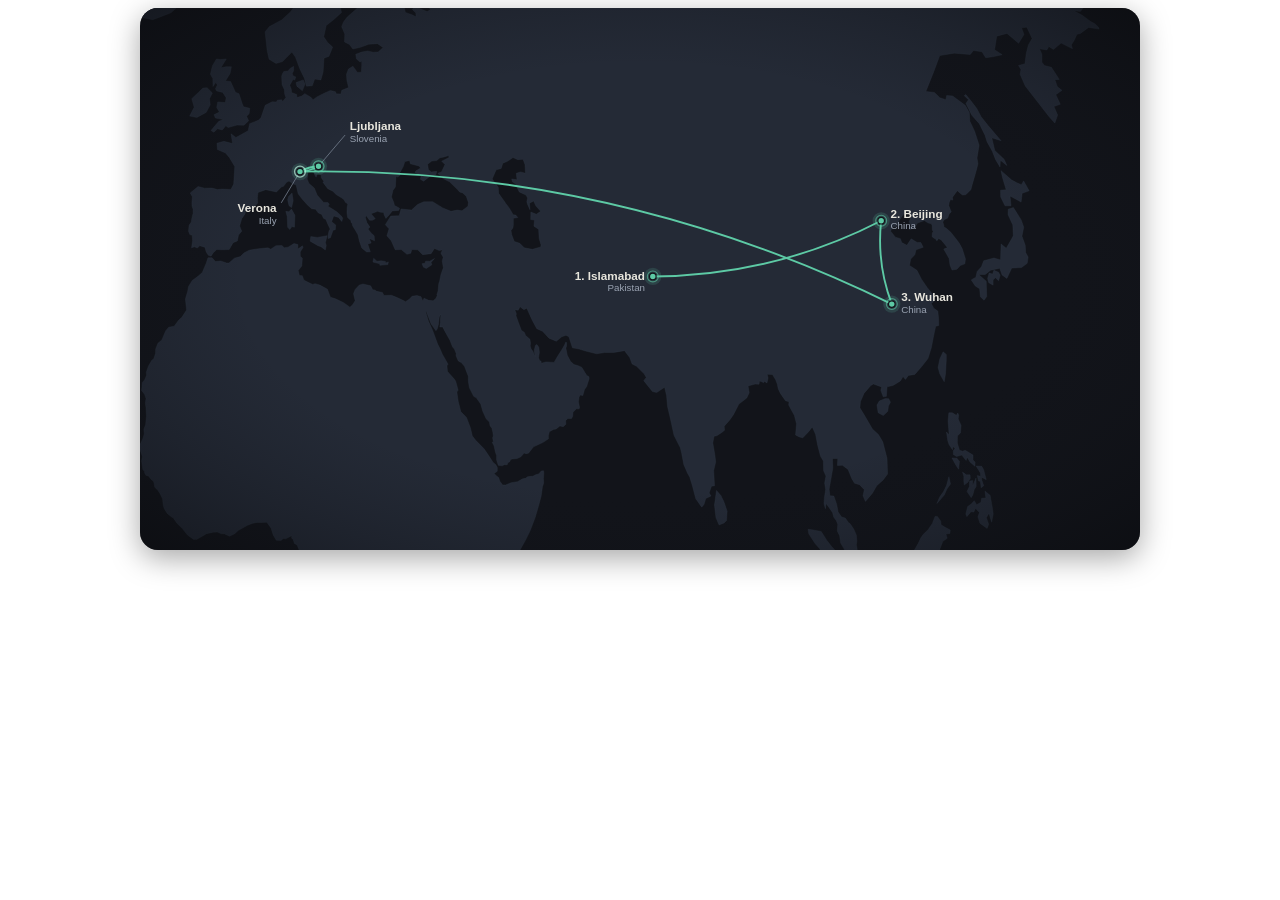
==== commit e6b1a449: "Trajectory" ====
--- a/trajectory_web.html
+++ b/trajectory_web.html
@@ -1,238 +1,201 @@
 <!DOCTYPE html>
 <html lang="en">
 <head>
-  <meta charset="utf-8"/>
-  <meta name="viewport" content="width=device-width, initial-scale=1"/>
-  <title>Research Trajectory</title>
-  <style>
-    .trajectory-wrap {
-      max-width: 1000px;
-      margin: 0 auto;
-      background: #12141A;
-      border-radius: 18px;
-      border: 1px solid #333B49;
-      overflow: hidden;
-      box-shadow: 0 8px 30px rgba(0,0,0,.35);
-    }
-    .trajectory-wrap svg {
-      width: 100%;
-      height: auto;
-      display: block;
-    }
-    .cname {
-      fill: #E8E6DD;
-      font: 600 15px/1.2 -apple-system, Segoe UI, Roboto, Helvetica, Arial, sans-serif;
-    }
-    .csub {
-      fill: #9AA3B2;
-      font: 400 12.5px/1.2 -apple-system, Segoe UI, Roboto, Helvetica, Arial, sans-serif;
-    }
-    .leg {
-      fill: none;
-      stroke: #5DCAA5;
-      stroke-width: 2.4;
-      stroke-linecap: round;
-      stroke-dasharray: 1;
-      stroke-dashoffset: 1;
-      animation: draw 0.9s ease forwards;
-    }
-    .city {
-      opacity: 0;
-      animation: fade .5s ease forwards;
-    }
-    @keyframes draw { to { stroke-dashoffset: 0; } }
-    @keyframes fade { to { opacity: 1; } }
-    @media (prefers-reduced-motion: reduce) {
-      .leg { animation: none; stroke-dashoffset: 0; }
-      .city { animation: none; opacity: 1; }
-    }
-  </style>
+<meta charset="utf-8"/>
+<meta name="viewport" content="width=device-width, initial-scale=1"/>
+<title>Research Trajectory</title>
+<style>
+.trajectory-wrap{max-width:1000px;margin:0 auto;background:#12141A;border-radius:18px;overflow:hidden;box-shadow:0 8px 30px rgba(0,0,0,.35)}
+.trajectory-wrap svg{width:100%;height:auto;display:block}
+.cname{fill:#E8E6DD;font:600 15px/1.2 -apple-system,Segoe UI,Roboto,Helvetica,Arial,sans-serif}
+.csub{fill:#9AA3B2;font:400 12.5px/1.2 -apple-system,Segoe UI,Roboto,Helvetica,Arial,sans-serif}
+.leg{fill:none;stroke:#5DCAA5;stroke-width:2.4;stroke-linecap:round;stroke-dasharray:1;stroke-dashoffset:1;animation:draw 0.9s ease forwards}
+.city{opacity:0;animation:fade .5s ease forwards}
+@keyframes draw{to{stroke-dashoffset:0}}
+@keyframes fade{to{opacity:1}}
+@media (prefers-reduced-motion: reduce){.leg{animation:none;stroke-dashoffset:0} .city{animation:none;opacity:1}}
+</style>
 </head>
 <body>
 <div class="trajectory-wrap">
-  <svg id="traj" viewBox="0 0 1280 694" xmlns="http://www.w3.org/2000/svg" role="img"
-       aria-label="Academic journey: Islamabad, Beijing, Wuhan, Verona, Ljubljana, and back to Verona">
-    <defs><radialGradient id="vig" cx="50%" cy="50%" r="72%">
-      <stop offset="55%" stop-color="#12141A" stop-opacity="0"/>
-      <stop offset="100%" stop-color="#08090C" stop-opacity="0.55"/>
-    </radialGradient></defs>
-    <g><path d="M-170.5,1599.5 L-169.7,1603.6 L-169.0,1607.1 L-180.1,1606.1 L-190.9,1606.5 L-198.8,1603.9 L-199.0,1603.6 L-203.3,1601.3 L-191.8,1601.6 L-180.5,1602.4 L-178.7,1599.1 L-177.6,1596.2 L-170.5,1599.5Z" fill="#242A36" stroke="#333B49" stroke-width="0.4"/>
-      <path d="M-678.8,1595.1 L-686.9,1596.3 L-697.8,1593.4 L-705.0,1590.4 L-706.0,1589.9 L-712.6,1587.6 L-713.8,1584.5 L-702.4,1585.8 L-693.6,1588.5 L-685.5,1591.4 L-678.8,1595.1Z" fill="#242A36" stroke="#333B49" stroke-width="0.4"/>
-      <path d="M-104.6,1583.0 L-96.8,1586.7 L-92.7,1591.7 L-90.7,1595.3 L-88.8,1599.4 L-95.5,1601.9 L-102.8,1604.0 L-111.2,1605.8 L-120.9,1607.3 L-132.9,1606.9 L-140.8,1604.3 L-141.7,1601.0 L-132.0,1598.8 L-129.0,1596.1 L-127.4,1592.6 L-126.5,1589.5 L-124.6,1586.5 L-122.7,1583.0 L-120.1,1583.0 L-113.1,1581.2 L-104.6,1583.0Z" fill="#242A36" stroke="#333B49" stroke-width="0.4"/>
-      <path d="M-536.0,1542.5 L-527.7,1543.9 L-522.5,1542.3 L-522.9,1545.5 L-526.1,1547.9 L-534.3,1547.2 L-542.5,1543.9 L-543.9,1540.8 L-536.0,1542.5Z" fill="#242A36" stroke="#333B49" stroke-width="0.4"/>
-      <path d="M-560.0,1542.3 L-548.5,1545.9 L-552.0,1545.5 L-559.9,1544.6 L-569.7,1542.1 L-567.4,1540.1 L-560.0,1542.3Z" fill="#242A36" stroke="#333B49" stroke-width="0.4"/>
-      <path d="M-423.7,1527.8 L-416.7,1529.1 L-411.3,1528.0 L-404.6,1533.3 L-409.4,1532.6 L-416.0,1533.0 L-423.1,1532.6 L-430.2,1533.2 L-437.1,1531.3 L-442.6,1527.5 L-440.2,1525.8 L-432.3,1527.1 L-423.7,1527.8Z" fill="#242A36" stroke="#333B49" stroke-width="0.4"/>
-      <path d="M-257.1,1518.6 L-254.6,1522.9 L-254.0,1526.6 L-253.9,1530.1 L-259.9,1531.3 L-265.2,1533.2 L-272.6,1533.0 L-271.6,1529.3 L-277.6,1530.6 L-283.2,1531.9 L-288.8,1529.1 L-291.0,1525.3 L-286.6,1521.6 L-283.3,1520.4 L-276.6,1520.8 L-277.1,1516.0 L-278.4,1512.4 L-281.9,1504.7 L-280.6,1500.1 L-275.9,1498.6 L-271.4,1502.2 L-268.5,1505.8 L-264.2,1510.1 L-260.6,1514.3 L-257.1,1518.6Z" fill="#242A36" stroke="#333B49" stroke-width="0.4"/>
-      <path d="M-707.1,1633.2 L-706.7,1633.2 L-711.9,1629.6 L-698.5,1631.6 L-698.5,1631.4 L-698.5,1630.8 L-698.6,1630.2 L-698.6,1629.6 L-698.6,1629.3 L-697.9,1629.3 L-697.1,1629.4 L-683.8,1632.1 L-684.3,1629.4 L-684.2,1629.1 L-673.0,1627.9 L-665.0,1629.4 L-661.0,1630.2 L-648.9,1632.3 L-631.9,1633.9 L-616.8,1635.7 L-595.6,1637.1 L-586.3,1635.5 L-564.0,1636.7 L-548.5,1638.4 L-540.5,1636.8 L-531.4,1635.2 L-536.5,1632.3 L-555.4,1632.1 L-573.6,1630.6 L-582.8,1628.1 L-598.3,1626.6 L-603.5,1623.6 L-607.0,1620.7 L-610.0,1618.0 L-616.1,1615.0 L-627.7,1613.0 L-635.8,1610.3 L-647.4,1607.9 L-634.6,1608.4 L-625.1,1607.2 L-613.9,1609.7 L-608.6,1607.5 L-604.7,1604.6 L-604.5,1601.9 L-610.9,1598.6 L-620.5,1596.4 L-631.2,1594.0 L-642.3,1593.5 L-653.1,1592.4 L-664.1,1591.6 L-671.7,1588.5 L-681.9,1585.8 L-689.9,1582.8 L-704.3,1573.0 L-700.6,1573.9 L-692.4,1576.6 L-684.9,1575.7 L-678.1,1574.5 L-669.1,1578.3 L-661.9,1577.4 L-657.2,1575.6 L-653.4,1573.2 L-650.9,1570.3 L-643.9,1569.4 L-647.8,1566.1 L-653.4,1562.8 L-655.3,1559.6 L-650.0,1558.0 L-643.7,1561.0 L-637.3,1559.3 L-633.5,1557.0 L-626.0,1556.8 L-619.6,1555.9 L-614.5,1553.8 L-610.6,1551.8 L-605.9,1549.8 L-601.1,1550.4 L-596.7,1551.1 L-589.8,1549.8 L-581.1,1551.4 L-573.8,1551.3 L-567.8,1550.0 L-559.7,1550.9 L-550.8,1551.8 L-543.5,1551.4 L-535.5,1551.6 L-527.3,1551.8 L-520.2,1551.4 L-516.9,1548.8 L-511.5,1547.3 L-503.0,1549.3 L-497.8,1547.7 L-494.5,1544.4 L-488.7,1547.3 L-484.2,1550.6 L-478.2,1553.6 L-474.8,1550.9 L-465.6,1554.3 L-457.5,1555.4 L-449.3,1557.8 L-442.1,1557.3 L-436.4,1555.7 L-428.1,1556.1 L-419.8,1557.3 L-411.3,1558.9 L-411.3,1555.0 L-417.0,1552.0 L-422.0,1548.8 L-429.5,1548.0 L-435.1,1544.6 L-438.7,1541.2 L-445.5,1534.2 L-440.4,1535.5 L-432.8,1536.1 L-426.0,1535.5 L-418.5,1537.0 L-411.0,1539.7 L-406.5,1543.0 L-398.7,1543.5 L-392.5,1542.3 L-386.1,1540.5 L-380.0,1539.4 L-373.0,1541.5 L-366.2,1540.8 L-365.7,1533.7 L-358.7,1537.9 L-351.4,1539.5 L-345.0,1538.6 L-338.4,1542.3 L-330.9,1542.6 L-323.7,1543.7 L-316.0,1545.7 L-313.6,1542.3 L-313.3,1539.0 L-305.8,1542.6 L-298.7,1541.7 L-292.1,1543.7 L-286.7,1546.8 L-279.9,1545.9 L-275.3,1543.9 L-270.9,1541.5 L-264.8,1540.3 L-257.6,1539.2 L-251.1,1537.9 L-246.7,1535.9 L-244.7,1533.0 L-245.2,1528.9 L-247.6,1525.0 L-250.9,1521.3 L-254.5,1517.6 L-257.9,1513.9 L-260.8,1510.5 L-262.7,1506.7 L-263.7,1502.9 L-262.5,1499.3 L-261.9,1495.3 L-262.4,1491.5 L-265.2,1487.3 L-267.4,1483.4 L-266.2,1479.0 L-264.1,1476.1 L-261.6,1472.4 L-258.7,1469.2 L-255.0,1466.3 L-254.1,1462.0 L-251.8,1459.2 L-248.9,1456.7 L-243.3,1456.1 L-240.6,1452.9 L-237.0,1450.9 L-232.4,1449.7 L-228.8,1447.2 L-226.3,1444.0 L-221.9,1442.8 L-217.6,1445.4 L-218.8,1448.7 L-224.1,1451.7 L-226.0,1453.9 L-231.0,1452.3 L-235.6,1453.3 L-239.0,1455.7 L-242.5,1458.2 L-244.5,1461.2 L-243.9,1465.1 L-242.3,1468.8 L-238.4,1472.2 L-241.6,1474.5 L-246.9,1475.3 L-249.0,1478.6 L-251.3,1481.7 L-253.4,1485.9 L-252.9,1489.6 L-249.4,1493.6 L-245.1,1496.6 L-239.5,1498.9 L-233.9,1502.0 L-230.1,1505.8 L-227.5,1509.4 L-224.4,1513.1 L-220.5,1516.3 L-217.5,1519.8 L-213.2,1528.5 L-210.2,1532.0 L-208.3,1535.7 L-205.0,1539.4 L-203.7,1544.3 L-205.1,1548.0 L-207.0,1551.1 L-213.6,1552.3 L-214.6,1555.5 L-216.5,1558.6 L-222.9,1561.9 L-229.3,1563.3 L-235.0,1565.2 L-241.2,1567.1 L-243.5,1570.8 L-251.8,1571.1 L-261.3,1570.8 L-269.2,1571.5 L-278.1,1571.5 L-274.4,1574.9 L-265.4,1576.4 L-258.1,1578.8 L-253.0,1581.8 L-257.1,1584.5 L-266.6,1583.7 L-272.6,1585.8 L-270.5,1589.3 L-268.5,1592.5 L-260.6,1595.3 L-257.3,1598.3 L-248.8,1601.3 L-237.3,1602.5 L-226.7,1604.7 L-217.9,1607.2 L-207.1,1609.6 L-194.0,1610.8 L-180.6,1612.8 L-170.8,1615.0 L-160.0,1617.5 L-153.0,1620.8 L-148.8,1623.4 L-144.7,1621.0 L-138.2,1618.9 L-131.1,1616.6 L-122.1,1614.7 L-114.5,1612.7 L-102.4,1612.5 L-89.9,1613.6 L-79.2,1615.3 L-77.5,1612.1 L-71.7,1609.9 L-59.3,1609.7 L-50.1,1608.1 L-41.4,1606.4 L-31.4,1605.3 L-20.8,1603.9 L-13.7,1601.9 L-18.0,1599.1 L-20.9,1596.2 L-21.8,1593.2 L-31.6,1593.5 L-41.6,1594.8 L-51.6,1594.8 L-54.0,1591.7 L-55.2,1585.5 L-53.4,1583.7 L-46.6,1581.7 L-38.4,1579.6 L-32.7,1577.1 L-27.0,1574.5 L-23.0,1571.1 L-16.1,1569.6 L-9.2,1568.4 L-5.7,1567.7 L2.4,1567.3 L10.0,1566.1 L16.3,1564.3 L22.4,1562.2 L28.0,1560.1 L35.1,1557.3 L39.5,1554.3 L44.3,1551.6 L45.5,1548.0 L39.5,1545.9 L41.0,1542.1 L44.3,1539.2 L49.8,1537.4 L55.7,1535.2 L61.1,1532.2 L65.2,1528.5 L67.6,1524.1 L71.5,1521.5 L78.2,1522.1 L81.2,1525.2 L87.9,1525.6 L87.9,1522.1 L90.7,1518.4 L96.8,1519.3 L98.3,1522.8 L105.1,1523.4 L112.3,1521.7 L119.3,1520.6 L125.7,1521.1 L128.2,1525.0 L134.3,1521.9 L140.1,1520.2 L146.5,1518.9 L152.8,1517.6 L158.7,1515.4 L165.1,1513.9 L170.1,1511.8 L173.7,1508.4 L177.8,1510.9 L183.8,1509.5 L187.6,1514.0 L190.6,1517.4 L197.2,1515.5 L200.0,1511.8 L206.0,1509.2 L213.5,1509.7 L215.4,1513.3 L220.4,1509.7 L226.7,1508.6 L233.4,1508.2 L239.4,1508.4 L245.7,1509.5 L251.8,1510.1 L254.0,1513.3 L257.3,1516.1 L263.7,1514.4 L270.5,1514.0 L276.9,1514.0 L283.3,1513.9 L289.2,1512.6 L295.4,1511.4 L300.9,1508.8 L306.6,1507.1 L312.6,1506.1 L317.5,1503.5 L321.7,1498.2 L325.6,1494.9 L331.3,1496.5 L332.9,1499.9 L337.3,1502.2 L343.5,1501.4 L346.8,1504.8 L350.4,1507.3 L356.8,1505.0 L359.8,1500.8 L365.4,1499.1 L372.2,1495.9 L378.2,1494.6 L385.5,1492.6 L390.7,1490.5 L396.0,1488.2 L401.2,1486.1 L406.4,1487.3 L412.6,1483.8 L417.1,1481.1 L422.6,1481.3 L428.1,1479.0 L430.2,1475.5 L436.0,1472.7 L441.4,1470.8 L447.8,1469.2 L453.5,1468.5 L458.5,1469.0 L463.8,1470.0 L467.7,1472.7 L467.0,1477.0 L471.1,1480.3 L473.7,1483.0 L480.3,1484.2 L483.3,1486.9 L487.2,1489.6 L492.5,1490.2 L497.9,1488.2 L504.4,1484.2 L509.1,1486.3 L514.4,1487.5 L519.5,1488.6 L524.9,1489.4 L530.7,1489.4 L531.3,1499.5 L530.1,1502.0 L527.6,1506.3 L521.1,1508.8 L515.1,1512.4 L514.3,1516.1 L520.7,1515.9 L518.3,1519.7 L513.9,1523.2 L509.5,1527.1 L512.4,1530.0 L518.4,1531.0 L525.7,1529.3 L530.5,1525.6 L533.9,1522.1 L538.4,1519.1 L543.3,1516.3 L546.2,1512.9 L551.4,1508.2 L555.4,1507.3 L562.1,1506.9 L568.3,1505.8 L574.8,1504.2 L579.4,1500.5 L582.8,1496.8 L588.5,1493.2 L595.3,1490.7 L601.1,1488.8 L605.9,1485.5 L610.0,1483.8 L615.0,1482.3 L620.3,1483.2 L626.1,1482.3 L632.4,1481.1 L638.6,1481.7 L644.1,1479.0 L650.4,1472.4 L651.2,1475.1 L651.7,1479.7 L655.7,1481.7 L660.9,1482.5 L667.1,1481.3 L672.7,1482.1 L678.1,1482.3 L682.3,1481.3 L687.0,1481.9 L690.3,1484.0 L696.3,1482.6 L702.6,1482.6 L708.8,1481.3 L714.1,1482.6 L719.9,1479.3 L724.7,1476.1 L730.3,1473.3 L741.9,1465.9 L745.0,1467.3 L748.0,1470.0 L749.9,1473.5 L753.9,1479.5 L759.5,1479.7 L764.9,1479.7 L772.0,1478.6 L779.1,1477.2 L785.7,1474.5 L791.5,1471.6 L798.4,1471.2 L804.1,1469.0 L807.6,1471.0 L808.6,1474.1 L810.8,1477.2 L817.5,1476.8 L819.9,1479.3 L825.2,1481.9 L831.9,1482.8 L838.5,1482.1 L845.2,1479.0 L851.3,1475.9 L857.1,1475.1 L861.5,1476.4 L867.0,1477.4 L873.6,1475.9 L878.9,1475.9 L883.4,1476.8 L888.1,1477.8 L894.7,1476.1 L902.2,1474.5 L908.5,1474.1 L915.2,1474.1 L921.4,1473.1 L927.3,1472.4 L932.5,1467.5 L935.8,1463.4 L937.5,1466.1 L935.2,1470.6 L934.1,1474.7 L934.0,1478.0 L937.6,1479.7 L944.8,1479.2 L952.7,1479.0 L958.4,1478.4 L966.1,1478.4 L971.8,1478.2 L979.2,1478.6 L985.2,1479.3 L986.8,1482.5 L982.6,1486.1 L983.9,1489.0 L988.2,1491.3 L992.5,1493.8 L998.5,1495.5 L1005.0,1497.0 L1009.5,1498.6 L1015.8,1498.8 L1022.5,1495.5 L1025.2,1498.2 L1026.8,1501.2 L1029.7,1503.5 L1035.8,1504.4 L1041.3,1505.6 L1040.4,1509.4 L1044.7,1511.6 L1045.6,1515.0 L1050.4,1516.5 L1057.1,1516.3 L1062.7,1516.9 L1069.6,1516.7 L1075.6,1517.4 L1080.5,1518.7 L1084.0,1521.0 L1087.8,1522.8 L1088.7,1525.6 L1083.9,1529.3 L1077.2,1532.6 L1069.9,1536.8 L1064.2,1540.1 L1057.1,1543.9 L1048.3,1545.4 L1041.2,1548.6 L1031.9,1550.6 L1025.2,1554.1 L1017.4,1557.5 L1010.1,1560.3 L1003.3,1564.0 L997.9,1567.3 L992.3,1571.3 L988.2,1574.5 L986.6,1577.9 L983.4,1581.2 L981.7,1584.2 L989.7,1585.3 L986.4,1589.0 L975.3,1590.3 L964.9,1592.1 L954.7,1592.4 L943.5,1597.0 L936.9,1600.8 L930.1,1603.8 L922.8,1606.7 L925.2,1609.3 L922.4,1612.4 L921.7,1615.2 L923.2,1617.6 L925.6,1619.9 L928.4,1622.1 L934.9,1624.2 L930.2,1627.5 L940.5,1628.9 L940.2,1629.4 L939.2,1631.3 L956.1,1629.7 L961.8,1631.7 L-707.1,1633.2Z" fill="#242A36" stroke="#333B49" stroke-width="0.4"/>
-      <path d="M-312.6,1343.6 L-302.4,1350.1 L-292.6,1352.8 L-294.0,1358.2 L-300.0,1358.7 L-304.4,1355.0 L-305.3,1359.3 L-309.9,1362.6 L-317.2,1361.4 L-322.9,1358.2 L-330.1,1356.6 L-340.0,1350.6 L-348.3,1344.8 L-360.9,1332.6 L-354.8,1334.9 L-343.6,1342.2 L-333.8,1346.1 L-331.8,1341.1 L-331.8,1333.6 L-326.9,1329.1 L-321.9,1330.4 L-318.0,1335.5 L-312.6,1343.6Z" fill="#242A36" stroke="#333B49" stroke-width="0.4"/>
-      <path d="M-259.3,1313.6 L-252.9,1318.5 L-254.1,1322.4 L-262.2,1325.6 L-266.1,1321.8 L-270.6,1326.7 L-275.0,1321.8 L-268.6,1315.2 L-262.3,1318.0 L-259.3,1313.6Z" fill="#242A36" stroke="#333B49" stroke-width="0.4"/>
-      <path d="M600.0,1298.2 L589.5,1298.9 L590.8,1293.0 L592.9,1288.5 L593.9,1286.2 L597.4,1289.7 L603.4,1291.1 L603.1,1293.2 L600.0,1298.2Z" fill="#242A36" stroke="#333B49" stroke-width="0.4"/>
-      <path d="M1148.8,1197.8 L1154.0,1201.8 L1158.4,1200.2 L1164.8,1198.0 L1168.7,1198.8 L1163.5,1212.3 L1159.5,1216.2 L1154.8,1225.3 L1153.7,1222.2 L1145.5,1230.1 L1144.3,1229.5 L1140.2,1229.2 L1140.1,1219.5 L1142.3,1212.0 L1142.3,1202.0 L1144.6,1196.8 L1148.8,1197.8Z" fill="#242A36" stroke="#333B49" stroke-width="0.4"/>
-      <path d="M1341.7,1199.3 L1341.1,1204.0 L1348.3,1199.4 L1348.0,1204.2 L1345.6,1209.0 L1340.4,1214.2 L1331.6,1222.6 L1325.8,1227.2 L1325.5,1232.6 L1320.1,1232.7 L1312.0,1237.0 L1306.2,1244.4 L1296.2,1255.8 L1288.1,1260.8 L1282.9,1264.0 L1276.8,1263.8 L1274.4,1260.1 L1267.4,1259.3 L1268.4,1255.2 L1276.5,1246.8 L1290.9,1235.7 L1296.5,1233.5 L1303.6,1229.2 L1312.6,1223.3 L1319.7,1217.4 L1326.9,1208.9 L1331.0,1206.1 L1335.1,1199.7 L1342.5,1194.4 L1341.7,1199.3Z" fill="#242A36" stroke="#333B49" stroke-width="0.4"/>
-      <path d="M1377.4,1144.8 L1377.5,1156.9 L1380.9,1149.0 L1382.8,1152.2 L1380.1,1160.8 L1384.2,1164.6 L1388.6,1165.5 L1394.6,1161.1 L1397.6,1162.4 L1391.3,1172.6 L1386.0,1179.3 L1380.7,1179.0 L1377.2,1182.5 L1375.6,1187.4 L1373.5,1189.5 L1367.9,1195.7 L1360.6,1203.5 L1353.0,1208.0 L1353.3,1205.1 L1351.2,1203.4 L1359.7,1194.0 L1360.4,1187.7 L1355.0,1183.2 L1357.1,1179.0 L1364.0,1175.1 L1369.1,1166.2 L1372.0,1158.8 L1372.4,1151.1 L1373.5,1149.1 L1372.1,1144.4 L1370.6,1134.2 L1370.8,1126.1 L1373.8,1125.2 L1375.2,1131.6 L1379.6,1134.6 L1377.4,1144.8Z" fill="#242A36" stroke="#333B49" stroke-width="0.4"/>
-      <path d="M1374.5,983.8 L1371.1,986.5 L1367.7,983.4 L1363.5,978.2 L1360.1,972.2 L1356.9,964.1 L1356.7,960.2 L1359.8,960.3 L1363.2,964.2 L1365.7,968.1 L1367.3,971.4 L1371.9,978.5 L1374.5,983.8Z" fill="#242A36" stroke="#333B49" stroke-width="0.4"/>
-      <path d="M1470.6,928.4 L1472.6,931.7 L1470.1,937.7 L1465.2,939.3 L1461.3,937.9 L1461.6,932.8 L1465.3,928.9 L1468.4,930.3 L1470.6,928.4Z" fill="#242A36" stroke="#333B49" stroke-width="0.4"/>
-      <path d="M-1225.7,919.4 L1479.2,922.2 L1474.0,924.6 L1473.8,920.4 L1478.0,918.0 L1480.5,917.4 L-1226.7,913.8 L-1225.2,913.3 L-1225.2,918.8 L-1225.7,919.4Z" fill="#242A36" stroke="#333B49" stroke-width="0.4"/>
-      <path d="M1393.2,918.4 L1390.5,919.9 L1388.8,914.9 L1389.6,911.8 L1393.2,918.4Z" fill="#242A36" stroke="#333B49" stroke-width="0.4"/>
-      <path d="M1390.6,900.8 L1390.3,910.1 L1388.5,908.6 L1386.8,909.2 L1386.3,906.1 L1387.5,897.3 L1390.6,900.8Z" fill="#242A36" stroke="#333B49" stroke-width="0.4"/>
-      <path d="M507.9,885.0 L508.5,898.8 L510.2,904.2 L509.2,909.7 L507.7,913.1 L505.5,906.3 L503.9,909.7 L504.9,918.2 L504.0,923.1 L501.8,925.7 L500.8,935.4 L497.0,948.8 L492.4,964.6 L486.4,986.4 L482.4,1002.4 L478.1,1015.8 L471.9,1018.5 L465.0,1023.3 L461.0,1020.4 L455.4,1016.3 L453.8,1010.2 L454.0,1000.0 L452.0,990.9 L451.8,982.6 L453.6,974.3 L457.2,972.3 L457.4,968.5 L461.5,959.8 L462.6,952.5 L461.1,947.0 L460.1,939.8 L460.0,929.2 L462.9,922.8 L464.2,915.5 L468.0,915.1 L472.3,912.7 L475.2,910.7 L478.5,910.5 L483.1,904.0 L489.6,896.9 L492.1,891.2 L491.3,886.3 L494.5,887.6 L499.0,879.7 L499.4,872.8 L502.1,867.7 L504.5,872.6 L506.3,877.5 L507.9,885.0Z" fill="#242A36" stroke="#333B49" stroke-width="0.4"/>
-      <path d="M1214.6,887.4 L1216.2,896.4 L1221.6,892.1 L1223.5,896.9 L1226.5,901.4 L1225.0,906.5 L1225.2,916.3 L1225.5,922.0 L1227.2,923.4 L1227.6,933.2 L1225.9,939.2 L1227.0,947.0 L1234.1,953.0 L1238.4,958.4 L1242.5,963.4 L1240.9,966.2 L1243.8,973.4 L1244.1,985.9 L1247.6,983.3 L1249.6,988.3 L1251.8,986.6 L1250.4,998.7 L1254.1,1005.8 L1256.5,1010.2 L1260.0,1019.5 L1259.8,1028.8 L1258.3,1035.3 L1255.9,1042.4 L1256.7,1052.2 L1253.5,1062.4 L1250.6,1067.8 L1245.6,1078.0 L1243.8,1084.6 L1239.8,1092.9 L1233.3,1103.3 L1226.1,1109.0 L1220.5,1117.9 L1216.1,1123.6 L1210.6,1133.5 L1205.8,1139.2 L1201.0,1147.8 L1197.2,1155.7 L1196.2,1159.3 L1190.6,1163.3 L1182.5,1163.7 L1174.2,1168.4 L1169.3,1172.9 L1163.1,1177.8 L1159.2,1172.7 L1155.6,1170.7 L1158.9,1164.7 L1154.2,1166.9 L1145.0,1175.2 L1140.0,1172.1 L1136.6,1170.3 L1132.9,1169.5 L1127.2,1166.1 L1125.1,1159.1 L1126.8,1150.4 L1127.1,1144.6 L1125.1,1139.9 L1118.7,1138.5 L1122.8,1133.0 L1123.8,1124.4 L1117.7,1132.4 L1110.7,1134.5 L1116.5,1128.1 L1119.6,1121.5 L1124.1,1115.9 L1126.1,1107.4 L1117.3,1117.2 L1111.6,1121.1 L1106.0,1130.2 L1101.9,1125.5 L1103.9,1119.4 L1101.9,1111.1 L1099.3,1106.8 L1101.4,1104.1 L1094.1,1097.1 L1089.1,1096.8 L1083.6,1091.2 L1070.3,1092.3 L1059.8,1096.4 L1050.6,1100.2 L1043.8,1099.5 L1034.6,1105.4 L1027.6,1108.1 L1024.6,1114.1 L1020.7,1118.7 L1014.5,1119.0 L1009.7,1120.0 L1003.9,1118.0 L998.4,1119.2 L993.3,1119.7 L987.3,1125.9 L985.4,1125.4 L980.9,1128.6 L976.5,1132.2 L971.3,1131.8 L966.5,1131.8 L960.8,1124.5 L957.5,1122.3 L959.4,1115.7 L963.4,1114.1 L965.2,1111.5 L966.0,1107.4 L968.9,1099.4 L969.7,1092.6 L968.6,1080.9 L968.9,1074.3 L970.6,1067.8 L969.3,1060.3 L969.8,1056.9 L967.5,1052.3 L968.4,1043.3 L966.0,1034.2 L965.9,1029.3 L968.2,1034.3 L967.8,1023.6 L970.8,1026.9 L972.2,1031.4 L973.1,1025.5 L971.1,1016.4 L971.1,1012.8 L970.0,1009.3 L971.9,1002.7 L973.9,999.9 L975.9,994.1 L976.2,987.4 L980.6,979.1 L979.8,987.9 L984.2,980.0 L990.9,976.1 L995.3,971.2 L1001.6,967.0 L1005.1,966.1 L1007.0,967.5 L1013.5,963.2 L1018.3,962.0 L1019.8,959.5 L1021.9,958.4 L1026.0,958.7 L1034.4,955.3 L1039.2,950.2 L1042.0,944.1 L1047.2,938.3 L1048.2,933.7 L1049.2,927.4 L1055.8,917.7 L1057.6,927.6 L1061.2,925.3 L1059.2,919.9 L1062.2,914.3 L1065.2,916.8 L1067.2,908.1 L1072.0,902.4 L1074.4,897.9 L1078.4,896.0 L1078.9,892.8 L1082.1,894.1 L1082.5,891.2 L1086.0,889.6 L1089.8,888.0 L1094.8,893.3 L1098.2,900.1 L1102.9,900.1 L1107.6,901.2 L1106.8,894.9 L1111.4,885.8 L1115.2,882.7 L1114.3,879.9 L1118.3,873.3 L1123.2,869.3 L1127.0,870.7 L1133.6,868.5 L1134.0,862.7 L1128.8,858.9 L1133.0,857.2 L1137.7,860.1 L1141.3,864.8 L1147.4,867.7 L1149.7,866.5 L1154.0,870.1 L1158.8,866.8 L1161.5,867.8 L1163.5,865.6 L1166.4,871.2 L1163.7,877.4 L1160.4,882.0 L1157.7,882.4 L1158.1,887.0 L1155.2,892.7 L1151.8,898.3 L1151.9,901.5 L1157.1,907.9 L1162.4,911.6 L1165.8,915.5 L1170.2,922.3 L1172.4,922.3 L1175.9,925.2 L1176.5,928.8 L1183.1,932.7 L1188.6,928.7 L1191.0,922.6 L1193.3,917.5 L1195.1,911.2 L1198.7,902.1 L1198.3,896.5 L1199.3,893.2 L1199.2,886.6 L1201.3,878.0 L1203.0,875.7 L1202.2,871.9 L1204.7,865.8 L1206.8,859.5 L1207.3,856.3 L1210.5,852.0 L1212.1,857.6 L1211.9,864.7 L1213.7,866.1 L1213.4,870.9 L1215.5,876.8 L1215.4,883.3 L1214.6,887.4Z" fill="#242A36" stroke="#333B49" stroke-width="0.4"/>
-      <path d="M1359.4,849.8 L1361.1,853.8 L1355.9,853.7 L1353.7,846.7 L1358.0,849.4 L1359.4,849.8Z" fill="#242A36" stroke="#333B49" stroke-width="0.4"/>
-      <path d="M1045.5,847.0 L1042.3,847.3 L1032.8,839.2 L1040.1,837.0 L1043.8,840.5 L1046.2,844.0 L1045.5,847.0Z" fill="#242A36" stroke="#333B49" stroke-width="0.4"/>
-      <path d="M1350.5,842.8 L1347.6,843.1 L1343.0,842.0 L1341.6,840.2 L1342.5,835.6 L1347.3,837.4 L1349.6,839.8 L1350.5,842.8Z" fill="#242A36" stroke="#333B49" stroke-width="0.4"/>
-      <path d="M1357.1,839.7 L1355.8,841.8 L1351.1,831.9 L1350.1,825.1 L1352.7,825.1 L1354.6,834.2 L1357.1,839.7Z" fill="#242A36" stroke="#333B49" stroke-width="0.4"/>
-      <path d="M1073.9,845.9 L1067.2,848.4 L1066.4,847.0 L1067.4,843.2 L1071.1,836.2 L1079.0,831.6 L1080.0,828.9 L1086.7,826.4 L1092.1,826.0 L1094.5,824.5 L1097.3,826.0 L1094.3,829.1 L1086.1,834.1 L1079.5,837.4 L1073.9,845.9Z" fill="#242A36" stroke="#333B49" stroke-width="0.4"/>
-      <path d="M1025.8,822.5 L1028.4,825.6 L1033.1,824.6 L1034.7,829.5 L1025.8,831.8 L1020.4,833.3 L1016.3,833.2 L1019.3,826.7 L1023.5,826.6 L1025.8,822.5Z" fill="#242A36" stroke="#333B49" stroke-width="0.4"/>
-      <path d="M1063.8,822.5 L1062.3,828.9 L1050.7,832.1 L1040.7,830.7 L1040.9,826.5 L1047.1,824.1 L1051.7,827.6 L1056.8,826.7 L1063.8,822.5Z" fill="#242A36" stroke="#333B49" stroke-width="0.4"/>
-      <path d="M1344.7,825.3 L1344.8,827.6 L1339.3,822.7 L1335.4,818.6 L1332.9,814.8 L1334.1,813.6 L1337.4,816.4 L1343.2,821.7 L1344.7,825.3Z" fill="#242A36" stroke="#333B49" stroke-width="0.4"/>
-      <path d="M1327.8,814.0 L1326.2,814.6 L1323.1,812.0 L1320.3,807.3 L1320.8,805.4 L1325.0,810.2 L1327.8,814.0Z" fill="#242A36" stroke="#333B49" stroke-width="0.4"/>
-      <path d="M956.0,807.5 L970.6,808.6 L972.5,803.9 L986.3,809.4 L988.7,816.8 L1000.0,818.9 L1008.9,825.7 L1000.0,830.0 L991.9,825.4 L985.0,825.7 L977.2,824.9 L970.2,822.8 L961.6,818.5 L956.1,817.3 L952.8,818.8 L939.2,814.1 L938.1,809.1 L931.2,808.3 L936.9,797.4 L946.1,798.0 L952.0,802.5 L955.2,803.4 L956.0,807.5Z" fill="#242A36" stroke="#333B49" stroke-width="0.4"/>
-      <path d="M1155.0,801.0 L1150.7,808.8 L1150.4,800.2 L1151.9,796.1 L1153.7,792.2 L1155.3,795.5 L1155.0,801.0Z" fill="#242A36" stroke="#333B49" stroke-width="0.4"/>
-      <path d="M1315.6,807.9 L1313.4,809.1 L1310.4,804.7 L1307.5,797.4 L1306.3,788.7 L1307.4,787.6 L1308.1,791.0 L1310.2,793.6 L1313.5,800.9 L1316.9,804.7 L1315.6,807.9Z" fill="#242A36" stroke="#333B49" stroke-width="0.4"/>
-      <path d="M1286.8,792.6 L1282.8,793.5 L1281.4,796.7 L1277.1,799.5 L1273.1,802.2 L1269.0,802.2 L1262.9,798.9 L1258.8,795.7 L1259.6,792.1 L1266.3,793.8 L1270.5,792.9 L1272.0,787.4 L1273.1,787.1 L1273.5,793.2 L1277.9,792.3 L1280.2,788.4 L1284.7,784.3 L1284.1,777.6 L1288.7,777.4 L1290.1,779.3 L1289.7,785.6 L1286.8,792.6Z" fill="#242A36" stroke="#333B49" stroke-width="0.4"/>
-      <path d="M1099.3,769.5 L1096.3,773.3 L1091.1,771.2 L1089.8,766.3 L1097.5,765.7 L1099.3,769.5Z" fill="#242A36" stroke="#333B49" stroke-width="0.4"/>
-      <path d="M1124.0,765.3 L1126.5,774.1 L1120.2,769.3 L1113.9,768.4 L1109.5,769.2 L1104.3,768.7 L1106.2,762.5 L1115.7,762.0 L1124.0,765.3Z" fill="#242A36" stroke="#333B49" stroke-width="0.4"/>
-      <path d="M1296.2,781.4 L1293.7,784.4 L1292.5,777.7 L1290.9,773.3 L1287.6,769.5 L1283.4,764.7 L1278.0,761.3 L1280.2,758.5 L1284.2,761.7 L1286.7,764.3 L1289.8,767.0 L1292.7,771.8 L1295.5,775.5 L1296.2,781.4Z" fill="#242A36" stroke="#333B49" stroke-width="0.4"/>
-      <path d="M1152.3,743.1 L1154.2,761.6 L1161.9,768.5 L1168.5,756.3 L1177.4,749.4 L1184.2,749.4 L1190.6,753.4 L1196.2,757.5 L1204.4,759.7 L1217.4,767.6 L1231.2,774.1 L1236.3,780.0 L1240.3,785.7 L1241.2,792.5 L1253.4,799.5 L1255.0,805.6 L1247.9,806.8 L1249.1,814.4 L1255.3,821.9 L1259.3,834.1 L1263.7,833.7 L1263.0,838.8 L1268.7,840.7 L1266.2,842.8 L1273.8,847.7 L1272.6,851.0 L1267.5,851.8 L1265.9,848.8 L1259.6,847.5 L1252.0,845.8 L1246.8,838.5 L1243.0,832.2 L1239.8,822.2 L1230.3,817.2 L1223.6,820.5 L1218.7,824.2 L1219.0,832.7 L1212.7,836.6 L1208.6,834.7 L1200.8,834.2 L1194.8,824.8 L1187.2,822.5 L1185.1,825.8 L1175.4,826.1 L1179.3,816.8 L1184.3,813.6 L1183.0,801.2 L1179.8,791.6 L1165.5,781.9 L1159.2,781.0 L1148.2,770.4 L1145.7,776.0 L1142.8,777.0 L1141.2,772.8 L1141.3,767.8 L1135.6,762.2 L1143.9,758.1 L1149.3,758.3 L1148.8,755.3 L1137.6,755.3 L1134.7,748.5 L1127.9,746.3 L1124.7,740.7 L1135.0,737.9 L1138.9,734.2 L1151.2,738.9 L1152.3,743.1Z" fill="#242A36" stroke="#333B49" stroke-width="0.4"/>
-      <path d="M1084.4,713.7 L1078.4,725.1 L1072.6,727.3 L1065.3,725.0 L1052.6,725.6 L1045.9,727.3 L1044.8,735.9 L1051.6,746.1 L1055.7,740.9 L1070.0,737.0 L1069.4,742.3 L1066.0,740.6 L1062.7,747.3 L1055.9,751.7 L1062.8,766.4 L1061.3,770.3 L1067.8,783.5 L1067.4,791.0 L1063.2,794.4 L1060.4,790.4 L1064.4,781.0 L1056.8,785.4 L1055.0,782.3 L1056.1,777.8 L1050.8,771.1 L1051.7,760.0 L1046.5,763.5 L1046.8,776.8 L1046.5,793.2 L1041.6,794.8 L1038.5,791.5 L1041.1,780.9 L1040.2,769.9 L1037.0,769.8 L1034.8,762.0 L1038.1,754.5 L1039.3,745.4 L1043.2,728.2 L1044.8,723.5 L1051.2,715.0 L1057.2,718.4 L1066.8,720.0 L1075.6,719.5 L1083.1,711.2 L1084.4,713.7Z" fill="#242A36" stroke="#333B49" stroke-width="0.4"/>
-      <path d="M1110.7,717.0 L1110.4,727.0 L1106.5,725.9 L1105.3,732.8 L1108.4,738.9 L1106.3,740.3 L1103.2,733.0 L1100.9,718.4 L1102.4,709.3 L1104.8,705.1 L1105.5,711.4 L1110.0,712.4 L1110.7,717.0Z" fill="#242A36" stroke="#333B49" stroke-width="0.4"/>
-      <path d="M935.1,796.9 L926.7,797.1 L920.6,787.5 L911.1,778.2 L908.0,771.3 L902.4,762.0 L898.8,753.4 L893.1,737.4 L886.4,727.9 L884.1,718.0 L881.2,709.1 L874.3,701.9 L870.1,692.1 L864.3,685.8 L856.0,673.1 L855.1,667.3 L860.0,667.8 L871.9,670.0 L879.0,681.2 L885.0,688.9 L889.3,693.7 L896.8,706.0 L904.5,706.1 L911.0,714.0 L915.5,723.6 L921.3,728.8 L918.2,738.1 L922.6,742.1 L925.3,742.4 L926.5,750.3 L929.1,756.7 L934.7,757.7 L938.3,765.0 L936.0,779.2 L935.1,796.9Z" fill="#242A36" stroke="#333B49" stroke-width="0.4"/>
-      <path d="M1028.2,709.1 L1036.9,719.7 L1027.8,721.0 L1025.3,728.8 L1025.6,739.1 L1018.2,747.0 L1017.9,758.4 L1014.5,775.8 L1013.5,771.8 L1004.7,776.9 L1001.9,769.9 L996.5,769.3 L992.7,765.6 L983.6,769.7 L980.9,764.2 L975.9,764.8 L969.7,763.5 L968.7,748.2 L965.0,745.0 L961.3,735.2 L960.3,725.2 L961.1,714.6 L965.6,707.0 L971.2,710.9 L977.1,708.8 L978.4,699.1 L981.7,697.0 L990.8,694.5 L996.0,685.5 L999.5,678.2 L1002.4,674.0 L1008.7,667.7 L1014.2,659.7 L1017.6,650.8 L1020.7,650.8 L1024.9,656.6 L1025.4,661.5 L1030.6,664.7 L1037.1,668.1 L1036.7,672.6 L1031.6,673.2 L1033.2,678.8 L1027.7,682.7 L1023.6,693.0 L1029.4,703.8 L1028.2,709.1Z" fill="#242A36" stroke="#333B49" stroke-width="0.4"/>
-      <path d="M1090.0,633.8 L1091.3,641.4 L1092.1,647.8 L1090.1,658.2 L1086.6,646.6 L1083.4,652.4 L1086.3,660.8 L1084.3,666.2 L1075.1,659.5 L1072.5,651.3 L1074.5,645.8 L1069.4,640.4 L1067.3,645.2 L1063.7,644.7 L1058.4,651.1 L1057.0,647.7 L1059.4,638.1 L1064.0,634.9 L1067.8,630.6 L1070.9,635.8 L1076.5,632.6 L1077.3,627.5 L1082.7,627.2 L1081.6,618.4 L1088.2,623.8 L1089.2,629.5 L1090.0,633.8Z" fill="#242A36" stroke="#333B49" stroke-width="0.4"/>
-      <path d="M747.7,659.1 L741.2,661.7 L737.2,652.6 L735.3,636.2 L737.9,617.6 L743.5,624.0 L747.4,632.0 L751.5,644.0 L750.8,655.9 L747.7,659.1Z" fill="#242A36" stroke="#333B49" stroke-width="0.4"/>
-      <path d="M-333.0,614.4 L-339.4,615.6 L-340.7,614.6 L-338.4,611.4 L-338.4,606.9 L-334.0,605.4 L-332.4,605.8 L-333.0,614.4Z" fill="#242A36" stroke="#333B49" stroke-width="0.4"/>
-      <path d="M1070.3,612.4 L1067.9,616.2 L1066.0,623.4 L1063.9,626.8 L1058.6,618.9 L1060.0,615.8 L1061.6,612.6 L1061.9,605.5 L1066.0,604.9 L1065.4,612.6 L1070.1,601.5 L1070.3,612.4Z" fill="#242A36" stroke="#333B49" stroke-width="0.4"/>
-      <path d="M1029.5,623.4 L1020.1,634.3 L1023.3,626.3 L1028.3,619.2 L1032.3,611.3 L1035.4,599.9 L1037.5,609.3 L1032.9,615.6 L1029.5,623.4Z" fill="#242A36" stroke="#333B49" stroke-width="0.4"/>
-      <path d="M1052.8,594.0 L1057.7,597.5 L1062.5,597.5 L1062.8,602.3 L1059.7,607.1 L1055.1,610.6 L1054.4,605.3 L1054.5,599.4 L1052.8,594.0Z" fill="#242A36" stroke="#333B49" stroke-width="0.4"/>
-      <path d="M1079.9,590.9 L1083.2,603.7 L1077.1,600.6 L1077.6,604.5 L1080.0,611.5 L1076.6,614.1 L1075.7,606.0 L1073.3,605.4 L1071.6,598.5 L1076.1,599.4 L1075.6,595.1 L1070.2,586.3 L1077.4,586.6 L1079.9,590.9Z" fill="#242A36" stroke="#333B49" stroke-width="0.4"/>
-      <path d="M1048.9,580.5 L1047.8,590.4 L1044.0,584.7 L1039.3,575.9 L1045.8,576.4 L1048.9,580.5Z" fill="#242A36" stroke="#333B49" stroke-width="0.4"/>
-      <path d="M1039.8,518.2 L1044.9,521.4 L1046.8,518.5 L1047.9,521.4 L1047.3,526.1 L1051.0,534.3 L1050.2,543.9 L1046.3,547.7 L1046.2,556.9 L1048.9,566.1 L1053.0,567.3 L1056.2,566.0 L1066.3,572.3 L1066.2,578.5 L1069.0,581.3 L1068.7,586.6 L1062.3,581.0 L1058.9,574.9 L1057.4,579.2 L1051.9,572.3 L1045.1,574.0 L1041.1,571.5 L1041.0,566.7 L1043.1,563.8 L1040.5,561.2 L1040.0,565.3 L1035.5,558.7 L1033.9,553.7 L1032.3,542.7 L1035.7,546.5 L1034.3,528.5 L1035.3,518.1 L1039.8,518.2Z" fill="#242A36" stroke="#333B49" stroke-width="0.4"/>
-      <path d="M-363.0,521.3 L-365.1,524.2 L-370.8,524.2 L-375.2,524.6 L-375.3,519.6 L-374.0,518.0 L-367.9,518.0 L-364.2,519.0 L-363.0,521.3Z" fill="#242A36" stroke="#333B49" stroke-width="0.4"/>
-      <path d="M-448.3,525.5 L-450.7,527.4 L-454.8,525.5 L-458.7,521.4 L-457.5,518.7 L-454.3,517.9 L-452.6,518.3 L-447.7,519.4 L-443.9,522.1 L-443.0,525.2 L-448.3,525.5Z" fill="#242A36" stroke="#333B49" stroke-width="0.4"/>
-      <path d="M-413.8,502.5 L-407.5,504.3 L-406.4,502.3 L-400.5,502.4 L-396.3,505.3 L-394.4,505.0 L-393.4,509.1 L-389.2,508.9 L-389.8,512.3 L-386.4,512.7 L-383.1,516.9 L-386.3,521.6 L-389.6,519.1 L-393.1,519.6 L-395.6,519.0 L-397.1,521.1 L-400.0,521.8 L-400.9,519.0 L-403.5,520.7 L-407.2,528.6 L-409.0,526.7 L-409.1,523.4 L-413.9,521.5 L-417.5,522.3 L-422.0,521.5 L-425.7,523.6 L-429.4,520.0 L-428.5,516.3 L-421.7,517.9 L-416.1,518.8 L-413.2,516.3 L-416.2,511.3 L-415.7,506.9 L-420.3,505.1 L-418.3,502.0 L-413.8,502.5Z" fill="#242A36" stroke="#333B49" stroke-width="0.4"/>
-      <path d="M957.2,516.2 L951.4,521.7 L944.8,518.1 L943.3,508.2 L946.3,503.0 L954.0,499.8 L958.4,500.1 L960.6,504.5 L958.0,509.5 L957.2,516.2Z" fill="#242A36" stroke="#333B49" stroke-width="0.4"/>
-      <path d="M-1036.5,511.5 L-1038.0,513.4 L-1039.5,511.8 L-1038.7,508.6 L-1039.1,504.4 L-1038.5,503.1 L-1036.9,501.2 L-1036.9,499.0 L-1036.3,497.9 L-1035.8,498.1 L-1033.3,500.1 L-1032.1,501.1 L-1031.2,502.6 L-1030.1,506.6 L-1030.4,507.3 L-1033.8,509.7 L-1036.5,511.5Z" fill="#242A36" stroke="#333B49" stroke-width="0.4"/>
-      <path d="M-1037.0,493.6 L-1039.7,494.4 L-1040.5,492.0 L-1041.2,491.1 L-1041.1,490.3 L-1040.2,489.4 L-1037.7,490.5 L-1036.1,492.2 L-1037.0,493.6Z" fill="#242A36" stroke="#333B49" stroke-width="0.4"/>
-      <path d="M-1040.9,487.5 L-1041.4,488.7 L-1045.3,488.4 L-1044.4,487.0 L-1040.9,487.5Z" fill="#242A36" stroke="#333B49" stroke-width="0.4"/>
-      <path d="M-1047.2,485.8 L-1047.7,486.5 L-1048.2,486.3 L-1050.7,485.9 L-1051.1,483.3 L-1051.3,482.8 L-1049.0,481.3 L-1048.5,482.0 L-1047.2,485.8Z" fill="#242A36" stroke="#333B49" stroke-width="0.4"/>
-      <path d="M-1058.2,478.2 L-1059.3,479.3 L-1061.3,477.3 L-1060.8,476.4 L-1059.4,475.3 L-1057.7,475.5 L-1058.2,478.2Z" fill="#242A36" stroke="#333B49" stroke-width="0.4"/>
-      <path d="M-463.4,469.2 L-460.9,473.4 L-453.8,472.1 L-451.5,474.8 L-445.9,481.9 L-441.8,487.1 L-439.3,487.0 L-435.1,489.3 L-436.0,492.6 L-430.5,493.0 L-425.3,497.7 L-426.5,500.4 L-431.6,501.9 L-436.7,502.4 L-441.7,501.5 L-452.6,502.6 L-446.9,496.2 L-449.7,493.3 L-454.4,492.5 L-456.7,489.2 L-457.7,482.6 L-462.0,483.1 L-468.6,480.0 L-470.6,477.6 L-480.1,475.8 L-482.4,473.6 L-479.3,470.7 L-486.5,470.1 L-492.6,476.1 L-495.7,476.2 L-497.1,479.0 L-500.9,480.3 L-504.0,479.2 L-499.6,475.6 L-497.5,471.5 L-493.9,469.0 L-489.8,466.7 L-484.0,465.6 L-482.1,464.3 L-475.8,465.2 L-469.9,465.3 L-463.4,469.2Z" fill="#242A36" stroke="#333B49" stroke-width="0.4"/>
-      <path d="M-446.1,457.8 L-448.0,458.3 L-449.1,451.7 L-451.5,448.4 L-449.0,441.1 L-446.8,441.5 L-445.4,451.1 L-446.1,457.8Z" fill="#242A36" stroke="#333B49" stroke-width="0.4"/>
-      <path d="M1031.0,468.9 L1029.4,478.4 L1023.8,468.6 L1021.5,460.1 L1023.8,448.8 L1028.0,440.1 L1032.1,443.5 L1032.1,450.5 L1031.0,468.9Z" fill="#242A36" stroke="#333B49" stroke-width="0.4"/>
-      <path d="M-444.2,425.3 L-452.5,427.2 L-452.4,422.9 L-448.8,422.0 L-444.0,422.3 L-444.2,425.3Z" fill="#242A36" stroke="#333B49" stroke-width="0.4"/>
-      <path d="M-438.1,425.2 L-440.5,433.4 L-441.6,431.9 L-440.7,425.9 L-443.4,421.3 L-443.3,420.0 L-438.1,425.2Z" fill="#242A36" stroke="#333B49" stroke-width="0.4"/>
-      <path d="M1098.9,338.2 L1101.0,342.2 L1099.0,349.1 L1095.0,345.4 L1092.0,348.1 L1092.0,354.8 L1086.4,351.6 L1084.9,346.1 L1086.9,339.2 L1091.4,340.6 L1092.9,335.7 L1098.9,338.2Z" fill="#242A36" stroke="#333B49" stroke-width="0.4"/>
-      <path d="M377.0,320.7 L372.6,325.6 L373.3,327.8 L373.6,328.7 L366.5,333.4 L362.9,331.9 L360.9,327.3 L364.3,326.8 L364.8,326.8 L365.6,324.0 L370.8,324.1 L377.0,320.7Z" fill="#242A36" stroke="#333B49" stroke-width="0.4"/>
-      <path d="M299.1,320.3 L303.3,324.2 L308.8,323.5 L314.2,324.4 L314.1,326.4 L317.9,325.0 L317.3,328.4 L307.0,329.4 L306.9,327.4 L298.1,325.2 L299.1,320.3Z" fill="#242A36" stroke="#333B49" stroke-width="0.4"/>
-      <path d="M239.5,291.4 L237.3,300.4 L238.4,303.9 L237.2,309.8 L231.6,305.5 L227.9,304.3 L217.8,298.4 L218.6,292.6 L226.9,293.6 L234.1,292.4 L239.5,291.4Z" fill="#242A36" stroke="#333B49" stroke-width="0.4"/>
-      <path d="M193.9,257.4 L198.3,265.4 L197.7,280.5 L194.5,279.8 L191.7,283.6 L189.0,280.6 L188.4,266.8 L186.6,260.3 L190.5,260.9 L193.9,257.4Z" fill="#242A36" stroke="#333B49" stroke-width="0.4"/>
-      <path d="M1133.1,303.8 L1133.6,313.0 L1136.8,318.8 L1135.7,326.8 L1128.3,332.2 L1115.8,332.9 L1109.6,346.1 L1103.4,341.7 L1100.5,333.1 L1088.8,335.6 L1081.9,341.0 L1073.5,341.2 L1083.2,349.7 L1083.8,369.3 L1080.4,374.1 L1075.7,369.6 L1074.7,359.2 L1069.2,355.9 L1064.0,348.0 L1069.9,344.5 L1071.5,337.2 L1077.0,331.3 L1079.9,323.5 L1093.1,320.0 L1101.5,322.4 L1102.2,302.0 L1108.8,307.5 L1115.4,296.0 L1117.8,291.5 L1117.2,277.6 L1111.1,264.7 L1111.3,257.5 L1117.9,255.4 L1127.9,271.2 L1131.2,280.5 L1128.9,292.0 L1133.1,303.8Z" fill="#242A36" stroke="#333B49" stroke-width="0.4"/>
-      <path d="M196.1,246.6 L194.0,255.4 L190.7,253.1 L189.0,245.4 L190.2,241.2 L194.6,236.9 L196.1,246.6Z" fill="#242A36" stroke="#333B49" stroke-width="0.4"/>
-      <path d="M1122.3,223.7 L1128.2,226.1 L1131.0,221.3 L1138.1,234.0 L1129.2,237.1 L1127.8,248.4 L1113.6,240.6 L1114.9,253.1 L1107.2,253.2 L1101.7,242.0 L1101.5,233.2 L1108.7,232.6 L1103.9,216.9 L1102.1,208.2 L1115.4,219.9 L1122.3,223.7Z" fill="#242A36" stroke="#333B49" stroke-width="0.4"/>
-      <path d="M-304.4,196.9 L-299.8,198.4 L-293.4,198.1 L-297.7,202.7 L-300.4,203.5 L-308.1,198.7 L-309.0,195.0 L-305.7,191.5 L-304.4,196.9Z" fill="#242A36" stroke="#333B49" stroke-width="0.4"/>
-      <path d="M-285.8,168.4 L-289.1,168.6 L-297.1,165.1 L-302.1,159.9 L-299.6,159.0 L-291.4,161.7 L-285.6,166.4 L-285.8,168.4Z" fill="#242A36" stroke="#333B49" stroke-width="0.4"/>
-      <path d="M-703.2,175.0 L-707.3,176.6 L-716.2,171.5 L-716.5,167.6 L-720.7,163.7 L-720.5,160.5 L-726.5,158.5 L-726.3,152.5 L-724.5,150.0 L-718.7,152.4 L-715.3,154.1 L-709.6,155.2 L-709.0,159.1 L-708.1,164.3 L-703.4,168.9 L-703.2,175.0Z" fill="#242A36" stroke="#333B49" stroke-width="0.4"/>
-      <path d="M-244.2,150.9 L-250.6,160.6 L-245.5,156.8 L-241.4,159.2 L-244.6,163.1 L-239.2,166.1 L-235.6,163.4 L-229.6,166.8 L-233.2,175.0 L-228.1,173.1 L-228.3,179.0 L-227.4,185.9 L-232.0,195.8 L-235.2,196.2 L-239.3,194.1 L-236.2,184.9 L-237.8,183.5 L-247.4,193.2 L-251.4,192.8 L-245.7,187.5 L-251.7,184.8 L-259.1,185.5 L-272.1,185.1 L-272.5,181.8 L-267.5,177.9 L-269.9,174.9 L-262.8,168.2 L-252.3,150.6 L-246.8,144.3 L-240.3,140.5 L-237.3,141.0 L-239.2,144.0 L-244.2,150.9Z" fill="#242A36" stroke="#333B49" stroke-width="0.4"/>
-      <path d="M-735.3,114.2 L-728.6,113.4 L-737.0,125.7 L-735.7,134.5 L-738.3,134.5 L-739.8,129.5 L-739.6,124.5 L-741.2,121.1 L-739.9,116.3 L-737.6,112.8 L-735.3,114.2Z" fill="#242A36" stroke="#333B49" stroke-width="0.4"/>
-      <path d="M1085.3,150.2 L1102.1,169.8 L1090.3,166.2 L1094.1,182.3 L1106.1,193.7 L1109.6,201.6 L1101.3,194.8 L1100.8,203.5 L1095.2,194.1 L1090.9,183.2 L1084.2,171.1 L1081.6,162.8 L1074.3,148.0 L1064.7,137.2 L1057.2,122.3 L1060.4,117.3 L1055.0,112.2 L1057.0,110.7 L1062.8,117.9 L1070.9,128.4 L1076.6,139.1 L1085.3,150.2Z" fill="#242A36" stroke="#333B49" stroke-width="0.4"/>
-      <path d="M84.7,133.6 L72.8,140.1 L63.5,138.4 L69.3,127.0 L66.2,116.0 L75.4,107.5 L80.5,102.5 L85.9,102.0 L92.7,108.7 L89.0,116.1 L89.9,123.9 L84.7,133.6Z" fill="#242A36" stroke="#333B49" stroke-width="0.4"/>
-      <path d="M211.3,97.3 L207.8,106.0 L200.8,100.0 L199.7,95.5 L208.9,92.0 L211.3,97.3Z" fill="#242A36" stroke="#333B49" stroke-width="0.4"/>
-      <path d="M-846.6,81.2 L-855.6,85.3 L-857.1,82.5 L-854.7,77.6 L-846.4,73.8 L-841.9,72.2 L-838.2,72.9 L-837.7,76.2 L-846.6,81.2Z" fill="#242A36" stroke="#333B49" stroke-width="0.4"/>
-      <path d="M110.5,65.2 L103.5,76.6 L110.0,75.1 L117.0,75.2 L115.3,83.8 L109.4,93.4 L116.0,94.1 L122.2,107.9 L126.7,109.7 L130.7,122.0 L132.5,126.3 L140.5,128.4 L139.7,135.4 L136.4,138.6 L139.1,144.3 L133.1,150.0 L124.2,149.9 L112.9,153.0 L109.8,150.8 L105.3,156.0 L99.2,154.7 L94.4,158.9 L90.9,156.7 L100.8,145.1 L106.8,142.8 L96.5,140.9 L94.7,136.6 L101.6,133.2 L98.1,127.3 L99.5,120.2 L109.2,121.1 L110.2,114.8 L105.9,108.0 L98.0,106.1 L96.6,103.2 L99.0,98.4 L96.9,95.4 L93.4,100.5 L93.2,90.2 L90.1,84.8 L92.7,73.8 L97.9,65.2 L102.9,66.0 L110.5,65.2Z" fill="#242A36" stroke="#333B49" stroke-width="0.4"/>
-      <path d="M-904.8,51.8 L-909.9,53.4 L-912.5,51.5 L-914.1,48.6 L-906.5,46.9 L-902.3,47.8 L-904.8,51.8Z" fill="#242A36" stroke="#333B49" stroke-width="0.4"/>
-      <path d="M-356.8,28.5 L-361.3,33.9 L-363.7,33.1 L-364.1,30.0 L-363.5,29.3 L-360.0,26.2 L-357.5,26.4 L-356.8,28.5Z" fill="#242A36" stroke="#333B49" stroke-width="0.4"/>
-      <path d="M-370.6,22.9 L-380.1,28.5 L-384.4,28.3 L-384.6,25.5 L-378.0,20.8 L-369.7,20.9 L-370.6,22.9Z" fill="#242A36" stroke="#333B49" stroke-width="0.4"/>
-      <path d="M-909.6,12.0 L-907.6,13.9 L-902.9,12.8 L-900.4,15.5 L-895.5,16.9 L-897.0,18.0 L-903.4,20.1 L-906.2,17.9 L-906.9,16.1 L-912.7,16.7 L-913.4,15.8 L-909.6,12.0Z" fill="#242A36" stroke="#333B49" stroke-width="0.4"/>
-      <path d="M-377.3,-6.9 L-378.2,-2.5 L-374.5,-4.1 L-372.2,-1.4 L-367.2,2.0 L-361.7,5.2 L-363.2,10.0 L-358.4,9.2 L-355.5,12.5 L-362.2,15.7 L-370.6,13.3 L-372.0,8.7 L-380.3,14.1 L-391.3,19.4 L-390.8,13.4 L-399.4,14.4 L-391.9,9.4 L-387.5,1.5 L-381.2,-7.7 L-377.3,-6.9Z" fill="#242A36" stroke="#333B49" stroke-width="0.4"/>
-      <path d="M43.7,-14.9 L41.9,-8.4 L48.1,-1.6 L39.7,6.1 L21.7,13.0 L16.3,14.9 L8.5,13.4 L-8.1,10.2 L-1.6,5.7 L-14.1,0.8 L-3.3,-1.2 L-3.2,-4.1 L-15.4,-6.4 L-10.5,-12.9 L-1.4,-14.4 L7.1,-7.7 L16.7,-13.1 L23.9,-10.3 L34.0,-15.6 L43.7,-14.9Z" fill="#242A36" stroke="#333B49" stroke-width="0.4"/>
-      <path d="M-315.8,-21.7 L-322.6,-21.2 L-321.9,-26.0 L-317.0,-31.5 L-311.1,-32.9 L-307.7,-30.2 L-309.5,-26.0 L-310.7,-24.6 L-315.8,-21.7Z" fill="#242A36" stroke="#333B49" stroke-width="0.4"/>
-      <path d="M-908.3,-39.5 L-902.0,-32.0 L-896.6,-22.3 L-903.1,-16.1 L-901.5,-13.7 L-895.9,-20.9 L-881.4,-19.4 L-878.6,-10.1 L-888.6,-5.8 L-899.3,-4.7 L-908.5,5.1 L-912.8,7.2 L-918.1,6.9 L-919.5,3.4 L-924.8,0.5 L-922.0,-3.9 L-926.5,-5.5 L-934.5,-4.2 L-934.3,-7.8 L-929.4,-11.4 L-938.9,-9.1 L-940.8,-4.4 L-948.3,-0.1 L1207.2,-0.1 L1203.7,4.4 L1195.2,3.6 L1205.6,9.0 L1216.9,17.3 L1222.2,20.1 L1226.7,24.3 L1227.6,27.0 L1214.2,24.8 L1203.8,32.5 L1199.3,33.7 L1196.0,41.0 L1192.1,47.3 L1193.6,52.1 L1179.0,44.9 L1169.2,53.1 L1163.3,49.2 L1160.8,53.7 L1151.3,52.2 L1154.5,59.1 L1154.4,69.3 L1157.7,73.6 L1166.6,75.9 L1176.7,91.4 L1171.0,91.8 L1174.3,100.8 L1180.1,105.4 L1172.3,110.9 L1178.0,123.3 L1169.8,126.0 L1174.6,137.1 L1171.0,147.3 L1164.2,139.8 L1151.8,123.8 L1133.1,99.8 L1126.5,84.9 L1127.6,78.6 L1124.5,73.6 L1132.7,71.3 L1134.4,58.0 L1137.1,47.3 L1141.9,39.0 L1135.1,24.5 L1128.4,25.4 L1131.5,33.8 L1124.6,45.2 L1109.8,32.5 L1096.6,36.0 L1093.9,53.4 L1103.6,59.8 L1091.5,62.5 L1082.5,63.6 L1077.7,56.0 L1066.9,54.4 L1062.7,59.6 L1042.3,57.8 L1023.7,60.9 L1016.0,81.5 L1005.9,106.8 L1016.9,108.1 L1023.8,114.9 L1031.5,117.3 L1032.6,111.9 L1040.2,112.6 L1056.3,124.6 L1061.5,133.8 L1062.2,144.8 L1068.4,158.0 L1074.1,175.7 L1071.4,191.9 L1072.6,199.7 L1069.1,212.8 L1065.3,225.8 L1063.5,232.5 L1056.9,239.1 L1052.6,239.3 L1046.1,233.8 L1040.0,242.1 L1040.3,245.9 L1037.4,245.2 L1035.8,249.0 L1035.2,252.9 L1038.4,261.1 L1035.7,263.6 L1035.1,265.6 L1033.7,269.0 L1029.6,270.8 L1027.6,273.9 L1029.1,278.9 L1028.7,280.1 L1032.1,282.0 L1037.8,287.0 L1048.3,300.5 L1052.4,307.9 L1056.6,321.2 L1055.8,327.5 L1050.0,329.7 L1045.6,334.4 L1039.4,335.4 L1036.8,329.2 L1035.6,320.6 L1028.8,308.6 L1033.5,306.7 L1025.6,296.9 L1021.4,294.7 L1021.3,296.9 L1019.5,297.8 L1018.5,295.6 L1016.4,294.6 L1013.9,292.8 L1014.2,287.7 L1015.5,286.4 L1014.2,284.3 L1013.9,278.1 L1012.8,276.3 L1008.3,275.0 L1004.0,272.0 L995.2,275.3 L991.8,280.6 L985.1,283.7 L987.2,278.4 L984.3,274.0 L987.4,266.3 L981.6,260.3 L976.9,264.4 L971.5,272.3 L969.5,279.7 L962.8,280.2 L960.8,285.6 L966.9,293.3 L973.3,295.2 L975.0,300.3 L981.6,303.7 L987.1,295.5 L994.8,300.0 L999.5,300.3 L1002.5,306.3 L993.3,309.5 L991.8,315.7 L986.5,321.4 L985.0,329.5 L994.5,335.8 L1000.3,347.1 L1007.5,357.6 L1014.6,366.5 L1016.6,375.0 L1012.8,378.2 L1016.0,384.3 L1021.2,387.9 L1022.2,397.3 L1022.4,406.4 L1018.5,407.4 L1015.8,419.9 L1012.9,435.0 L1008.6,448.7 L1000.3,459.3 L991.7,469.0 L983.5,470.3 L979.8,475.4 L976.6,471.7 L973.3,477.4 L963.8,483.2 L956.2,484.9 L955.4,497.1 L951.3,497.7 L948.2,489.4 L949.3,485.0 L938.7,481.3 L935.5,483.2 L926.9,493.0 L922.2,503.8 L921.5,511.8 L928.8,523.9 L937.5,538.9 L945.2,546.0 L950.7,555.2 L956.2,576.4 L956.9,596.5 L951.2,604.1 L943.0,611.5 L937.5,621.0 L928.6,631.6 L925.4,624.3 L927.1,616.6 L921.0,610.1 L914.6,608.4 L911.1,602.4 L906.3,590.6 L899.1,585.3 L892.7,585.5 L893.1,576.6 L886.4,576.6 L886.8,589.2 L883.9,605.9 L882.1,616.0 L883.1,624.3 L888.1,624.7 L891.7,635.1 L893.6,645.0 L898.1,651.6 L902.8,652.9 L907.0,658.8 L908.8,659.9 L913.5,666.8 L916.9,674.5 L917.6,682.2 L916.9,687.4 L917.8,691.3 L918.5,698.1 L921.2,701.2 L924.3,711.3 L924.2,715.2 L918.8,716.0 L911.5,707.5 L902.4,698.4 L901.4,692.6 L896.8,684.9 L895.5,675.5 L892.5,669.3 L893.1,660.9 L891.2,656.1 L888.0,651.7 L886.5,646.0 L882.1,639.6 L878.2,634.1 L877.3,640.9 L875.5,634.5 L875.9,627.4 L877.6,616.4 L876.3,607.9 L878.0,599.1 L875.0,592.4 L874.7,579.9 L871.1,573.9 L867.5,560.2 L864.7,545.7 L860.5,536.2 L856.1,542.0 L848.4,550.2 L844.0,549.1 L839.1,546.5 L840.3,532.3 L837.6,521.5 L830.3,508.3 L830.7,504.1 L826.2,502.6 L819.7,493.3 L816.9,487.3 L815.7,481.4 L813.6,475.9 L809.6,469.2 L802.7,468.8 L804.0,473.5 L802.5,479.9 L799.0,477.6 L798.2,479.7 L795.9,478.4 L792.9,477.4 L792.4,481.6 L787.3,481.4 L778.3,483.8 L779.8,492.5 L776.6,499.2 L766.6,507.0 L759.6,520.5 L754.6,527.7 L747.8,535.2 L748.2,540.5 L744.7,543.3 L738.3,547.5 L734.8,548.1 L733.2,556.8 L735.8,571.7 L736.9,581.2 L734.3,592.1 L735.4,611.5 L731.5,612.1 L728.5,620.8 L730.9,624.6 L724.2,627.8 L721.9,635.6 L719.0,638.9 L711.4,628.2 L707.2,612.2 L703.7,600.6 L700.7,595.2 L696.0,584.2 L693.3,569.9 L691.5,562.7 L683.5,547.0 L678.7,524.8 L675.2,510.1 L674.0,496.2 L671.5,485.4 L661.3,492.3 L655.9,490.9 L644.8,477.0 L648.0,472.8 L645.3,468.3 L635.6,458.6 L629.9,455.6 L626.8,447.4 L620.2,438.6 L606.8,440.8 L594.8,441.0 L584.5,442.6 L570.3,439.1 L562.0,436.5 L553.5,435.0 L549.0,420.9 L545.3,418.8 L539.8,420.9 L532.9,426.5 L523.5,422.6 L515.3,413.8 L507.9,410.5 L502.0,399.6 L495.1,384.2 L491.4,386.1 L486.4,382.3 L484.1,386.8 L479.7,386.2 L481.7,391.3 L481.3,393.9 L484.4,402.6 L488.2,412.6 L492.0,415.2 L493.6,419.2 L499.1,424.0 L499.9,428.8 L499.5,432.6 L500.7,436.5 L503.1,439.7 L504.4,443.5 L505.7,446.3 L504.6,438.0 L506.1,431.9 L508.0,430.7 L510.5,434.3 L511.2,441.0 L510.1,447.8 L511.9,452.2 L513.2,451.6 L513.7,454.8 L519.4,453.0 L525.5,453.3 L530.0,453.6 L534.5,445.8 L539.3,438.4 L543.4,431.4 L545.1,427.4 L546.1,428.4 L545.9,433.2 L545.1,435.3 L546.9,444.4 L551.0,452.2 L555.5,456.4 L561.1,457.9 L565.6,460.0 L569.5,466.6 L571.9,470.4 L574.7,471.9 L574.9,474.4 L572.7,481.3 L571.8,484.5 L569.0,488.2 L566.8,496.1 L563.3,495.4 L562.0,498.2 L561.2,504.0 L562.7,511.7 L562.1,513.1 L558.6,513.1 L554.2,517.4 L553.8,522.9 L552.3,525.4 L547.6,525.3 L544.8,528.2 L545.1,532.8 L541.7,536.0 L537.5,534.9 L532.7,538.8 L529.2,539.4 L523.9,542.5 L522.7,547.6 L522.8,551.5 L515.5,556.3 L503.7,561.7 L497.3,569.8 L494.0,570.4 L491.7,569.7 L487.5,574.5 L482.7,576.7 L476.4,577.3 L474.5,577.9 L473.0,581.0 L471.0,581.8 L470.0,584.7 L466.2,584.5 L463.8,586.0 L458.6,585.4 L456.4,578.7 L456.4,572.5 L455.0,569.1 L453.2,560.6 L450.8,555.9 L452.3,555.4 L451.3,550.1 L452.2,547.9 L451.6,542.9 L450.4,538.0 L448.0,534.6 L447.2,530.0 L443.1,525.9 L438.7,516.2 L436.1,506.9 L430.5,499.0 L427.1,497.1 L421.6,486.2 L420.3,478.2 L420.2,471.3 L415.3,458.6 L411.5,454.1 L407.4,451.7 L404.5,445.1 L404.8,442.5 L402.4,436.6 L400.1,434.0 L396.7,425.4 L391.6,416.2 L387.4,408.2 L383.7,408.3 L384.5,402.0 L384.5,398.0 L385.1,393.4 L384.8,391.7 L383.0,396.3 L382.0,405.0 L380.4,411.0 L378.8,413.0 L376.1,409.3 L372.5,404.2 L366.3,387.7 L365.6,388.7 L369.3,400.9 L374.5,412.4 L381.1,430.4 L384.2,436.6 L387.0,443.1 L394.3,455.9 L392.9,457.9 L393.6,465.3 L402.8,475.6 L404.2,478.0 L407.2,489.3 L405.6,491.4 L407.3,503.2 L410.7,516.9 L413.6,519.7 L417.9,524.0 L422.9,537.2 L425.4,547.8 L429.7,553.4 L440.4,564.2 L444.8,570.7 L449.2,577.3 L451.7,581.3 L455.5,584.7 L457.4,588.3 L457.3,593.0 L453.1,595.8 L456.5,598.9 L459.0,601.0 L460.6,605.7 L464.2,610.5 L467.9,610.6 L475.0,607.6 L483.2,606.3 L489.8,602.7 L493.5,602.0 L496.2,599.9 L500.5,599.5 L502.9,599.3 L506.3,597.5 L510.3,596.4 L513.7,592.5 L516.6,592.4 L516.9,595.6 L516.4,602.3 L516.7,608.3 L515.2,612.4 L513.5,624.8 L510.1,637.6 L505.8,652.2 L499.5,668.9 L493.2,681.7 L484.4,697.3 L476.8,706.6 L465.5,717.9 L458.4,726.6 L450.0,740.5 L448.3,746.5 L446.5,749.2 L441.2,753.8 L439.3,758.5 L436.4,759.4 L435.2,767.4 L432.8,772.0 L431.2,779.6 L428.1,783.4 L424.4,797.5 L424.8,804.0 L429.6,808.2 L429.7,811.1 L427.5,818.0 L427.9,821.5 L427.3,827.0 L429.8,834.1 L432.7,845.4 L435.4,847.9 L436.5,853.1 L435.8,864.5 L436.5,874.5 L436.2,892.4 L437.3,898.1 L434.7,906.2 L431.5,914.2 L426.4,921.3 L419.3,925.7 L410.6,931.2 L401.6,943.6 L398.7,945.7 L393.1,953.8 L389.9,956.5 L388.9,964.6 L392.0,973.4 L393.2,980.1 L393.1,983.5 L394.4,983.0 L393.7,994.2 L392.2,999.6 L393.8,1001.6 L392.5,1006.3 L389.1,1010.4 L382.8,1014.3 L373.6,1020.5 L370.1,1024.8 L370.5,1029.6 L372.3,1030.4 L371.4,1036.5 L369.0,1044.9 L367.6,1054.4 L365.4,1059.6 L360.1,1065.4 L358.5,1067.1 L355.1,1073.0 L352.7,1078.9 L348.1,1087.1 L339.1,1099.0 L333.6,1105.9 L327.9,1111.1 L320.0,1115.6 L316.3,1116.2 L315.2,1119.4 L310.9,1117.7 L307.2,1119.9 L299.5,1117.7 L295.1,1119.1 L292.2,1118.5 L284.5,1123.0 L278.3,1124.8 L273.6,1129.2 L270.3,1129.4 L267.5,1125.3 L265.1,1125.1 L262.2,1120.0 L261.8,1121.6 L260.9,1118.5 L261.3,1111.8 L259.2,1104.0 L261.6,1101.9 L261.8,1093.1 L257.4,1082.3 L254.1,1072.6 L254.1,1072.6 L249.3,1057.6 L244.1,1048.9 L241.4,1040.5 L240.1,1029.3 L238.5,1021.0 L236.4,1003.2 L236.5,989.5 L235.7,983.2 L232.9,978.5 L229.2,969.0 L225.5,955.2 L224.0,948.0 L218.0,936.8 L217.7,928.0 L217.1,920.8 L218.2,910.7 L220.9,900.2 L221.4,895.3 L224.0,884.9 L225.8,880.2 L230.2,872.7 L232.7,867.6 L233.6,859.2 L233.3,852.7 L231.0,848.6 L229.1,841.6 L227.3,834.8 L227.7,832.4 L230.0,827.9 L227.8,816.8 L226.3,809.2 L222.5,801.9 L223.2,799.7 L222.2,796.1 L220.2,787.6 L214.0,775.4 L206.2,763.9 L201.2,754.5 L196.5,742.7 L196.8,738.9 L198.5,735.2 L200.3,726.9 L201.8,718.4 L200.4,716.7 L203.0,703.9 L204.1,694.8 L201.1,687.3 L197.6,685.3 L196.1,680.2 L194.1,678.6 L194.2,675.4 L186.3,679.5 L183.4,678.9 L180.5,681.5 L174.4,681.2 L170.3,674.1 L167.8,665.8 L162.4,658.3 L156.6,658.4 L149.9,658.4 L143.7,659.7 L137.5,662.2 L125.6,668.9 L121.3,672.8 L114.5,676.1 L107.7,672.9 L104.2,673.0 L98.9,670.8 L94.0,670.9 L85.0,672.9 L79.7,676.2 L72.2,680.4 L70.7,680.1 L68.7,680.2 L60.8,674.7 L54.0,666.0 L47.5,659.8 L42.4,652.4 L40.4,651.5 L34.9,646.9 L31.0,640.8 L29.7,636.6 L28.8,628.2 L25.5,621.4 L22.6,616.9 L20.7,615.4 L18.8,613.2 L18.0,608.1 L16.9,605.6 L14.7,603.7 L10.7,598.9 L7.5,598.2 L5.8,594.9 L5.9,593.2 L3.6,590.8 L3.2,588.3 L2.0,579.5 L3.1,574.5 L0.1,565.5 L-3.6,561.5 L-0.2,559.3 L3.5,551.2 L5.4,545.3 L4.9,539.2 L7.1,533.5 L8.2,522.7 L7.6,511.4 L6.8,505.7 L7.7,499.9 L5.8,494.5 L2.0,489.5 L2.5,484.7 L2.9,479.3 L5.8,476.2 L8.4,470.2 L8.0,466.3 L10.8,458.2 L15.1,450.9 L17.6,449.0 L19.8,442.3 L20.1,436.2 L22.9,429.1 L27.9,424.9 L32.9,413.1 L36.8,408.5 L43.7,407.3 L49.6,399.4 L53.3,396.3 L59.6,386.7 L58.1,372.4 L61.0,362.5 L62.1,356.4 L66.9,348.7 L74.2,343.4 L79.7,338.6 L84.7,326.7 L87.0,319.7 L92.3,319.7 L96.5,324.6 L103.3,323.8 L110.8,326.4 L113.9,326.5 L120.8,320.2 L128.5,318.2 L133.0,313.5 L139.9,310.0 L152.0,308.0 L163.8,307.0 L167.4,308.7 L174.0,304.2 L181.7,304.1 L184.6,306.8 L189.5,306.1 L197.1,301.5 L202.1,302.8 L202.0,308.6 L208.0,304.4 L208.6,306.6 L205.1,312.2 L205.2,317.6 L207.8,320.4 L207.1,330.3 L202.5,336.1 L204.0,342.4 L207.7,342.6 L209.7,348.0 L212.5,349.8 L221.1,353.8 L224.1,352.8 L230.2,354.7 L239.9,359.9 L243.7,370.1 L250.3,372.3 L260.7,377.2 L268.7,382.9 L272.1,379.9 L275.4,374.6 L273.3,365.8 L275.4,360.2 L280.4,354.8 L285.3,353.2 L295.2,355.6 L297.9,360.7 L300.6,360.8 L303.0,362.7 L310.3,364.1 L312.3,367.9 L321.9,367.7 L329.1,370.7 L336.5,374.1 L339.9,375.9 L345.3,372.3 L348.1,369.0 L354.5,368.0 L359.7,369.5 L362.1,375.2 L363.5,371.4 L369.5,374.2 L375.3,374.8 L378.6,371.9 L380.5,368.1 L379.9,367.5 L381.5,362.1 L382.3,353.4 L383.1,350.5 L383.3,350.4 L385.2,341.0 L388.1,332.9 L388.2,332.5 L386.8,323.7 L388.1,319.0 L385.1,313.8 L387.4,309.5 L383.1,310.5 L376.9,307.8 L372.6,314.4 L361.8,315.7 L355.6,309.5 L347.9,309.2 L346.6,313.9 L341.7,315.3 L334.4,309.2 L326.6,309.4 L321.6,298.0 L316.0,291.6 L318.8,282.7 L314.0,277.3 L321.0,266.3 L331.8,265.9 L334.1,257.2 L347.5,258.7 L355.3,251.4 L363.1,248.1 L374.6,247.9 L387.6,255.9 L398.1,260.3 L406.1,258.6 L412.2,259.6 L419.8,253.6 L420.3,248.8 L417.6,241.0 L413.1,236.8 L409.1,235.5 L406.1,232.1 L396.2,222.5 L387.8,218.2 L381.1,211.6 L385.9,209.8 L390.4,200.4 L386.1,196.0 L395.5,191.4 L395.0,188.9 L389.2,190.7 L383.9,191.7 L379.8,195.3 L373.5,195.9 L368.1,200.0 L369.2,207.0 L372.9,209.8 L379.8,209.1 L378.9,213.1 L371.6,215.1 L363.0,221.6 L358.9,219.3 L359.9,214.0 L352.0,210.7 L353.1,208.5 L359.2,204.8 L357.0,202.2 L346.0,199.4 L345.1,195.2 L339.0,196.6 L337.1,202.7 L332.5,211.1 L333.0,214.0 L329.8,216.4 L327.7,215.3 L326.9,229.0 L323.7,233.7 L321.9,241.8 L324.6,248.3 L325.8,252.7 L332.2,256.3 L331.2,259.1 L322.9,259.7 L320.2,263.3 L314.8,269.4 L312.2,264.1 L312.1,261.7 L307.8,261.4 L304.1,260.3 L295.8,263.3 L301.1,269.7 L297.6,271.6 L293.7,271.6 L289.6,265.7 L288.5,268.2 L290.5,275.0 L294.3,280.4 L291.8,282.9 L296.1,288.2 L299.8,291.5 L300.2,298.0 L293.5,294.9 L295.9,300.8 L291.5,302.0 L294.8,312.1 L290.0,312.2 L283.9,307.2 L280.8,298.1 L279.1,290.5 L276.1,285.2 L272.1,278.7 L271.5,275.4 L270.2,274.6 L269.9,272.1 L265.8,268.3 L264.9,262.8 L265.1,255.1 L265.9,251.5 L264.6,249.7 L263.1,248.9 L260.9,245.2 L257.8,242.9 L251.0,238.7 L246.8,234.6 L240.3,231.2 L234.1,222.9 L235.5,222.1 L232.1,217.3 L231.8,213.5 L227.3,211.7 L225.4,216.6 L223.2,212.8 L223.2,208.9 L223.4,208.7 L224.9,207.7 L219.4,206.1 L214.0,210.1 L214.6,215.7 L213.9,218.9 L216.3,224.6 L223.0,230.3 L226.9,239.7 L235.1,248.9 L240.5,248.8 L242.3,251.3 L240.5,253.6 L246.9,257.7 L252.2,261.1 L258.5,267.1 L259.4,269.2 L258.3,273.3 L254.1,268.0 L247.9,266.1 L245.3,273.5 L250.5,277.7 L250.0,283.7 L247.1,284.4 L243.7,294.2 L240.8,295.1 L240.7,291.5 L241.9,285.4 L243.3,283.0 L240.3,276.4 L237.9,270.6 L234.9,269.2 L232.6,264.2 L228.0,262.2 L224.8,257.6 L219.6,256.9 L214.0,251.7 L207.3,244.3 L202.4,237.8 L199.9,226.6 L196.4,225.3 L190.7,221.5 L187.6,223.1 L183.7,228.3 L180.9,229.1 L174.7,235.5 L161.0,232.5 L151.0,236.2 L150.2,243.0 L150.7,249.6 L144.1,257.2 L135.1,259.6 L134.5,263.4 L130.2,269.7 L127.5,279.0 L130.2,285.6 L126.1,290.7 L124.6,298.1 L119.2,300.4 L114.1,309.2 L105.1,309.4 L98.3,309.2 L93.8,313.2 L91.0,317.6 L87.5,316.6 L84.9,312.7 L83.0,306.1 L76.4,304.3 L73.4,307.3 L69.7,305.7 L66.0,307.0 L67.3,298.0 L66.8,291.0 L63.7,289.9 L62.1,285.6 L62.8,278.1 L65.7,273.9 L66.3,269.3 L68.0,262.5 L67.9,257.6 L66.6,253.6 L66.4,249.7 L67.0,241.6 L64.3,236.7 L74.3,228.5 L82.7,230.6 L92.0,230.5 L99.3,232.4 L105.1,231.8 L116.3,232.2 L119.9,225.4 L121.3,203.0 L114.3,191.2 L109.4,185.5 L99.1,181.2 L98.5,173.1 L107.3,170.7 L118.5,173.5 L116.5,161.0 L122.8,165.7 L138.4,157.1 L140.3,148.0 L146.1,145.8 L151.4,143.7 L154.8,140.6 L160.3,124.5 L169.2,120.0 L174.6,120.3 L175.8,118.0 L181.3,117.4 L182.6,119.8 L186.8,114.5 L185.2,110.4 L184.7,104.3 L181.8,98.3 L181.3,87.4 L182.2,84.5 L184.0,81.3 L189.5,80.6 L191.7,77.7 L196.6,74.7 L196.7,80.2 L194.9,83.6 L195.8,86.6 L199.4,88.2 L198.0,92.3 L196.0,91.1 L191.7,98.8 L193.7,104.1 L194.0,108.2 L200.6,110.7 L200.7,114.6 L207.3,112.6 L210.8,109.6 L218.3,113.9 L221.6,117.3 L225.9,114.1 L235.7,109.1 L243.7,105.5 L250.3,107.3 L251.0,109.9 L257.2,110.1 L258.3,105.3 L267.0,101.8 L264.8,92.8 L264.3,84.8 L266.8,78.1 L272.5,74.5 L278.3,82.4 L283.4,82.2 L283.8,74.0 L283.8,67.8 L281.6,69.1 L277.2,65.4 L276.1,59.3 L283.7,56.4 L291.4,54.9 L298.4,56.6 L304.8,56.3 L311.2,50.6 L304.0,45.6 L292.8,46.4 L282.3,50.3 L272.4,52.5 L268.2,46.8 L261.8,43.4 L262.1,33.2 L258.1,23.9 L260.4,18.0 L265.2,11.6 L277.6,0.7 L281.3,-1.5 L280.1,-5.7 L271.2,-10.4 L261.4,-7.6 L256.4,-0.6 L258.0,5.6 L249.3,13.7 L238.4,22.5 L235.2,36.9 L240.2,44.2 L246.6,50.0 L241.9,61.8 L235.5,64.3 L234.4,82.0 L231.5,92.0 L223.6,91.0 L220.5,99.5 L213.0,100.0 L210.4,89.9 L204.5,77.8 L198.9,62.8 L194.4,56.4 L182.5,68.6 L174.1,71.0 L165.2,65.6 L162.7,54.4 L160.1,30.4 L165.6,23.8 L181.3,15.3 L192.8,4.8 L202.8,-9.1 L215.5,-28.2 L224.6,-35.6 L239.1,-47.7 L251.1,-51.9 L260.5,-51.4 L268.0,-59.4 L278.3,-58.9 L288.1,-60.8 L307.1,-53.8 L300.3,-51.3 L307.7,-45.2 L312.9,-48.6 L323.5,-42.8 L339.8,-40.5 L364.1,-29.4 L369.7,-24.8 L371.6,-18.2 L366.2,-13.0 L357.1,-10.3 L329.2,-17.9 L325.1,-16.6 L336.2,-9.3 L339.7,5.6 L348.1,8.6 L353.3,11.3 L353.1,6.4 L348.5,1.9 L351.7,-1.8 L367.5,4.5 L372.0,2.0 L366.4,-5.3 L378.1,-15.1 L383.6,-14.5 L390.0,-11.0 L391.8,-17.8 L385.4,-23.7 L386.8,-29.6 L381.0,-35.7 L398.0,-32.5 L402.8,-27.0 L395.7,-25.8 L397.2,-20.4 L402.7,-17.0 L411.2,-19.1 L410.9,-25.4 L421.8,-30.1 L439.5,-38.4 L444.0,-38.0 L440.2,-32.0 L447.7,-31.0 L450.8,-34.4 L461.6,-34.6 L468.7,-38.7 L477.4,-32.8 L481.7,-39.3 L473.6,-44.9 L475.4,-48.1 L493.4,-45.1 L502.5,-42.1 L527.9,-31.0 L529.7,-36.1 L521.7,-41.2 L520.7,-43.3 L513.4,-44.2 L513.4,-48.8 L507.3,-56.3 L505.8,-59.3 L512.5,-67.9 L512.2,-76.4 L515.5,-78.3 L531.3,-75.8 L534.9,-70.6 L533.2,-63.0 L538.2,-59.9 L543.0,-53.2 L547.6,-40.0 L556.5,-34.1 L556.8,-27.5 L551.0,-13.5 L558.4,-12.1 L559.3,-15.6 L564.7,-18.2 L564.3,-23.1 L567.3,-27.7 L561.5,-33.3 L561.4,-39.7 L554.7,-40.5 L550.9,-45.9 L551.1,-55.6 L540.1,-63.3 L547.1,-69.7 L542.5,-76.3 L545.1,-76.5 L550.7,-71.3 L552.9,-62.2 L559.8,-60.5 L553.9,-67.3 L561.3,-71.0 L572.7,-71.5 L585.8,-66.2 L576.7,-74.0 L570.7,-83.9 L579.2,-85.8 L592.6,-85.3 L603.7,-86.5 L596.3,-91.3 L598.8,-97.3 L604.9,-97.5 L612.3,-102.0 L625.6,-103.2 L625.7,-105.6 L639.0,-106.5 L644.9,-104.5 L653.3,-109.2 L663.1,-109.0 L661.6,-112.8 L663.5,-116.5 L672.9,-120.1 L684.2,-117.3 L678.9,-115.1 L692.0,-113.8 L697.0,-109.5 L700.1,-111.6 L715.6,-111.5 L731.3,-107.2 L738.5,-103.9 L741.1,-99.2 L737.4,-96.5 L727.2,-91.5 L725.3,-88.8 L733.0,-87.5 L742.9,-85.2 L746.5,-86.9 L753.9,-81.0 L754.4,-83.4 L762.0,-84.9 L780.9,-83.3 L785.7,-79.0 L810.0,-77.6 L804.3,-84.7 L817.3,-83.1 L826.0,-83.1 L839.2,-78.2 L846.9,-72.3 L846.9,-68.3 L860.2,-60.9 L872.3,-57.0 L869.3,-67.0 L882.0,-62.7 L889.3,-65.3 L902.7,-62.4 L904.5,-65.0 L914.9,-63.7 L902.9,-72.4 L906.4,-76.5 L962.4,-70.4 L972.6,-64.8 L994.4,-57.6 L1015.5,-59.4 L1028.3,-57.8 L1036.9,-53.8 L1043.2,-46.8 L1052.9,-44.1 L1058.6,-46.1 L1068.5,-46.3 L1081.3,-44.4 L1091.0,-45.5 L1109.8,-36.9 L1113.8,-40.0 L1102.8,-46.2 L1100.9,-50.4 L1121.9,-47.7 L1133.2,-48.3 L1154.6,-43.7 L-908.3,-39.5ZM473.0,256.5 L477.6,264.6 L481.0,265.1 L483.6,268.2 L477.9,269.1 L477.9,278.0 L477.2,282.0 L474.9,284.7 L475.8,290.3 L479.1,298.8 L486.1,301.2 L491.8,306.9 L502.2,308.9 L512.9,305.9 L513.3,303.2 L510.9,295.1 L510.2,283.1 L504.2,279.3 L504.9,271.4 L500.1,270.8 L500.3,261.2 L507.3,263.9 L512.9,260.3 L506.8,253.5 L503.8,247.0 L498.6,249.9 L499.1,258.2 L495.9,250.8 L495.1,248.0 L496.1,243.3 L494.1,239.4 L485.5,235.5 L480.8,225.3 L476.6,222.5 L475.8,218.8 L482.6,219.9 L481.6,211.6 L487.1,209.8 L493.4,211.5 L492.8,200.5 L490.3,193.6 L483.6,194.1 L477.4,191.4 L470.3,196.3 L464.4,198.6 L462.3,205.3 L455.9,207.1 L450.8,218.8 L458.6,229.5 L459.0,237.2 L468.5,250.5 L473.0,256.5Z" fill="#242A36" stroke="#333B49" stroke-width="0.4"/>
-      <path d="M-421.2,-40.9 L-426.7,-37.5 L-432.8,-40.4 L-438.1,-39.4 L-443.4,-43.7 L-436.5,-46.7 L-430.0,-50.9 L-425.6,-48.1 L-423.2,-46.4 L-422.6,-44.6 L-421.2,-40.9Z" fill="#242A36" stroke="#333B49" stroke-width="0.4"/>
-      <path d="M-881.0,-64.0 L1147.4,-57.5 L1141.7,-57.0 L1137.3,-60.0 L-881.0,-64.0Z" fill="#242A36" stroke="#333B49" stroke-width="0.4"/>
-      <path d="M-881.0,-64.0 L-879.8,-64.3 L-875.1,-64.3 L-870.1,-61.6 L-872.1,-60.3 L-880.4,-58.0 L-888.5,-57.5 L-881.0,-64.0Z" fill="#242A36" stroke="#333B49" stroke-width="0.4"/>
-      <path d="M-389.8,-44.6 L-395.2,-34.7 L-383.4,-42.3 L-379.8,-36.1 L-385.3,-28.9 L-382.9,-22.2 L-373.3,-29.3 L-364.8,-37.7 L-359.0,-48.4 L-351.3,-47.6 L-343.6,-46.2 L-338.2,-41.4 L-340.2,-36.6 L-347.0,-31.4 L-345.4,-26.1 L-348.4,-21.3 L-363.1,-14.4 L-372.0,-12.9 L-376.7,-15.9 L-380.8,-10.9 L-390.5,-2.5 L-394.3,1.9 L-404.5,8.7 L-413.4,9.4 L-420.2,13.7 L-423.7,20.3 L-431.3,21.6 L-442.7,29.9 L-454.6,41.5 L-460.7,49.7 L-466.4,61.9 L-457.9,63.6 L-459.1,73.5 L-459.4,81.5 L-449.7,79.4 L-439.6,84.0 L-434.7,88.1 L-432.0,93.1 L-425.0,96.1 L-419.8,100.6 L-409.3,101.2 L-402.7,102.3 L-406.9,111.6 L-408.4,122.5 L-407.5,134.7 L-400.8,145.2 L-394.6,141.6 L-387.7,130.3 L-385.8,113.1 L-388.6,107.5 L-376.5,102.4 L-366.8,94.9 L-360.8,87.4 L-359.0,80.3 L-360.3,71.3 L-365.2,63.4 L-353.8,52.4 L-353.1,43.0 L-349.1,26.9 L-343.9,24.5 L-334.5,27.3 L-328.5,28.3 L-322.4,25.6 L-318.0,29.1 L-312.6,35.0 L-312.1,39.0 L-301.3,39.8 L-304.4,48.5 L-306.5,61.8 L-301.3,63.4 L-298.6,69.6 L-287.7,63.8 L-278.2,52.2 L-272.6,47.4 L-270.5,56.7 L-266.2,70.1 L-262.6,82.8 L-267.0,89.5 L-260.0,95.5 L-255.7,101.7 L-246.0,104.5 L-242.7,107.9 L-242.2,117.1 L-237.4,118.5 L-235.7,122.6 L-237.9,134.9 L-243.5,139.0 L-249.1,142.8 L-260.9,146.7 L-271.2,155.8 L-282.9,157.6 L-296.7,155.3 L-306.7,155.2 L-313.7,156.0 L-321.2,163.9 L-331.0,168.8 L-344.2,183.6 L-354.4,193.9 L-348.2,192.1 L-333.9,177.4 L-317.6,168.1 L-307.3,167.0 L-302.6,172.4 L-310.6,179.9 L-311.1,192.0 L-310.7,200.4 L-302.9,206.1 L-291.3,204.4 L-282.0,191.8 L-283.1,199.9 L-279.5,204.0 L-289.4,211.4 L-305.9,218.1 L-313.6,222.7 L-322.9,230.8 L-328.0,230.0 L-326.4,220.4 L-312.5,211.1 L-323.6,211.5 L-331.5,212.8 L-331.1,216.5 L-339.6,222.0 L-347.5,225.9 L-355.5,229.2 L-361.0,236.7 L-362.3,238.5 L-363.6,244.5 L-362.5,250.6 L-359.7,250.9 L-359.6,246.7 L-358.0,249.2 L-359.2,252.5 L-364.3,254.3 L-367.6,254.1 L-373.1,256.1 L-376.3,256.7 L-380.5,257.2 L-387.0,260.5 L-376.3,258.4 L-374.6,260.5 L-385.1,263.9 L-389.6,264.0 L-389.1,262.6 L-391.9,265.7 L-389.9,266.3 L-393.1,274.5 L-400.0,283.3 L-399.9,280.3 L-401.3,279.7 L-403.1,276.9 L-402.8,283.0 L-401.6,285.1 L-402.2,289.4 L-405.3,293.8 L-411.1,303.0 L-411.6,302.5 L-407.9,294.7 L-410.7,290.3 L-409.7,280.9 L-412.0,285.8 L-411.9,293.1 L-416.1,291.4 L-412.1,295.0 L-413.9,305.9 L-412.0,306.7 L-412.0,310.6 L-413.0,322.1 L-419.1,330.6 L-427.1,334.0 L-433.0,340.8 L-436.8,341.5 L-441.1,345.7 L-442.8,349.6 L-452.0,357.1 L-457.1,362.5 L-461.6,369.4 L-464.1,377.5 L-464.1,385.5 L-463.2,395.4 L-461.1,403.5 L-461.8,408.5 L-460.2,421.9 L-461.5,429.6 L-462.4,434.1 L-465.2,441.1 L-467.6,442.6 L-471.0,441.2 L-471.5,436.1 L-474.0,433.5 L-476.5,423.6 L-478.7,414.8 L-479.2,410.3 L-476.5,402.6 L-477.6,396.3 L-481.7,386.7 L-484.3,384.9 L-492.5,390.1 L-493.7,389.6 L-496.4,384.2 L-500.5,381.3 L-509.0,382.8 L-515.2,381.5 L-520.9,382.3 L-524.3,383.9 L-523.5,387.2 L-524.4,391.8 L-523.2,394.1 L-524.9,395.6 L-527.3,393.9 L-530.4,396.1 L-535.7,395.8 L-540.1,389.7 L-546.7,391.1 L-551.5,388.4 L-556.2,389.2 L-562.9,391.9 L-571.1,400.5 L-579.2,405.4 L-584.2,410.9 L-586.8,416.1 L-588.2,424.0 L-588.7,429.6 L-588.0,433.5 L-587.9,433.5 L-588.0,433.5 L-592.4,443.6 L-595.0,451.9 L-597.8,467.3 L-599.3,472.9 L-598.8,479.2 L-597.3,484.8 L-596.9,493.7 L-593.0,502.2 L-592.0,508.8 L-589.8,514.4 L-582.1,517.5 L-579.6,522.3 L-572.6,519.1 L-566.8,517.9 L-560.9,515.9 L-556.0,513.9 L-550.7,509.2 L-548.2,502.5 L-546.5,492.9 L-544.8,489.5 L-539.4,486.5 L-531.2,483.8 L-524.6,484.2 L-519.9,483.3 L-518.5,485.7 L-519.3,491.2 L-524.1,498.1 L-526.7,505.1 L-525.5,507.1 L-527.2,512.0 L-529.9,521.0 L-531.6,518.0 L-533.2,518.2 L-533.3,519.9 L-531.9,520.0 L-532.3,523.1 L-534.0,528.0 L-533.5,529.8 L-534.7,533.9 L-534.3,535.0 L-535.7,540.8 L-537.5,543.8 L-538.9,544.2 L-540.7,548.2 L-538.5,550.3 L-537.7,548.6 L-535.6,550.0 L-534.8,550.5 L-533.0,548.4 L-530.9,548.3 L-530.2,549.2 L-529.0,548.7 L-525.6,549.7 L-522.1,549.4 L-519.5,548.1 L-518.6,546.8 L-516.2,547.4 L-514.5,548.2 L-512.5,547.9 L-510.9,546.9 L-507.6,548.5 L-506.4,548.8 L-504.3,550.9 L-502.3,553.5 L-499.7,555.3 L-498.0,558.4 L-498.7,559.5 L-499.3,562.1 L-498.8,566.3 L-500.9,570.2 L-502.0,574.8 L-502.6,579.8 L-502.4,582.8 L-502.5,587.9 L-503.8,589.1 L-504.8,594.0 L-504.5,597.0 L-506.2,599.9 L-506.0,603.0 L-505.0,604.9 L-503.4,611.1 L-500.7,615.7 L-497.4,620.6 L-494.8,624.7 L-495.1,627.1 L-492.1,627.6 L-491.3,626.7 L-489.4,629.5 L-485.6,628.7 L-482.2,625.8 L-477.5,623.5 L-474.8,620.1 L-470.6,620.7 L-470.9,621.9 L-466.7,622.3 L-463.4,624.2 L-461.1,627.7 L-458.4,630.8 L-454.5,631.2 L-448.4,623.2 L-445.2,622.0 L-445.0,618.2 L-443.1,608.5 L-438.5,603.2 L-433.7,603.0 L-433.0,600.6 L-427.1,601.6 L-420.9,595.8 L-417.8,593.2 L-413.8,587.7 L-411.2,588.4 L-409.3,591.4 L-411.0,595.3 L-411.4,598.0 L-415.9,599.3 L-413.7,604.5 L-414.0,610.5 L-417.7,617.2 L-415.2,626.2 L-411.9,625.5 L-409.9,617.2 L-412.0,613.2 L-412.0,604.5 L-402.3,599.9 L-403.1,594.5 L-400.3,590.9 L-397.9,598.9 L-392.6,599.1 L-388.0,605.5 L-387.9,609.3 L-381.1,609.4 L-372.9,608.2 L-368.8,613.3 L-363.1,614.7 L-358.7,611.2 L-358.4,608.3 L-349.0,607.6 L-339.9,607.4 L-346.5,610.8 L-344.1,616.2 L-338.1,617.1 L-332.5,622.7 L-331.6,631.9 L-327.7,631.6 L-324.8,634.3 L-319.9,638.5 L-315.4,646.0 L-315.4,651.9 L-312.5,652.1 L-308.5,657.7 L-305.6,661.7 L-296.6,664.0 L-295.7,661.9 L-289.5,661.1 L-281.4,664.2 L-278.8,665.4 L-273.3,668.1 L-265.4,677.8 L-264.2,682.5 L-261.6,681.9 L-259.7,688.3 L-255.7,708.2 L-251.6,710.1 L-251.4,718.0 L-257.2,727.4 L-254.8,730.9 L-241.3,732.6 L-241.0,744.1 L-235.2,736.6 L-225.7,740.7 L-212.9,747.7 L-209.2,754.4 L-210.4,760.7 L-201.6,757.2 L-186.7,763.3 L-175.3,762.8 L-164.0,772.3 L-154.1,785.1 L-148.2,788.4 L-141.7,788.8 L-138.9,792.4 L-136.1,807.0 L-134.7,813.9 L-137.4,832.8 L-141.2,840.3 L-151.5,856.2 L-155.9,869.2 L-161.3,879.1 L-163.1,879.3 L-165.0,887.8 L-163.7,909.2 L-165.1,926.9 L-165.5,934.5 L-167.7,939.0 L-168.3,954.3 L-175.1,969.3 L-175.7,981.2 L-181.5,986.2 L-182.8,993.1 L-190.9,993.1 L-202.3,997.5 L-207.2,1002.6 L-215.3,1006.0 L-223.3,1015.1 L-228.7,1026.5 L-229.1,1035.1 L-227.3,1041.5 L-227.7,1053.1 L-228.8,1058.7 L-233.4,1065.1 L-239.5,1085.3 L-244.9,1094.4 L-249.3,1099.8 L-251.4,1110.8 L-255.4,1117.3 L-257.6,1124.6 L-265.0,1131.0 L-270.5,1128.7 L-274.3,1129.9 L-281.6,1125.0 L-286.4,1125.3 L-291.6,1119.0 L-291.3,1125.0 L-280.9,1134.8 L-280.8,1142.7 L-275.7,1147.7 L-275.2,1153.3 L-280.0,1168.0 L-289.6,1174.2 L-303.4,1176.5 L-311.3,1175.4 L-308.7,1182.2 L-308.7,1190.8 L-306.5,1196.5 L-310.0,1200.5 L-316.9,1202.1 L-324.3,1197.9 L-326.5,1200.9 L-323.5,1212.2 L-318.1,1215.7 L-315.0,1212.1 L-311.8,1218.0 L-317.5,1221.5 L-321.8,1228.5 L-320.5,1239.9 L-320.9,1246.0 L-327.4,1246.0 L-331.6,1251.8 L-331.7,1260.2 L-323.2,1268.4 L-316.2,1270.7 L-316.4,1280.7 L-322.9,1287.0 L-324.2,1300.0 L-329.2,1304.4 L-330.6,1309.5 L-325.6,1321.0 L-319.5,1327.3 L-322.5,1326.7 L-328.3,1326.7 L-330.8,1329.3 L-335.6,1333.3 L-333.9,1343.4 L-336.6,1343.7 L-344.9,1340.2 L-354.6,1332.6 L-364.6,1326.3 L-368.6,1319.4 L-368.5,1313.0 L-373.9,1305.6 L-379.8,1286.7 L-379.7,1276.0 L-374.7,1267.4 L-385.8,1264.1 L-381.7,1254.2 L-383.7,1235.4 L-375.2,1239.4 L-376.6,1215.9 L-381.9,1212.9 L-381.1,1227.1 L-385.8,1225.5 L-387.1,1209.3 L-389.0,1188.1 L-387.3,1180.3 L-391.5,1169.2 L-394.4,1156.3 L-391.5,1155.9 L-390.4,1137.4 L-388.4,1119.0 L-388.0,1101.8 L-392.2,1084.6 L-391.4,1075.1 L-394.2,1060.9 L-391.7,1046.8 L-393.1,1024.6 L-393.4,1000.7 L-393.6,975.0 L-395.8,956.2 L-398.8,940.0 L-406.8,933.4 L-407.8,928.7 L-423.7,917.2 L-438.1,904.6 L-444.4,897.5 L-448.2,888.1 L-447.1,884.8 L-454.5,869.8 L-463.1,848.6 L-471.3,825.8 L-474.6,820.6 L-477.3,812.2 L-483.5,804.7 L-489.1,800.1 L-486.8,795.0 L-490.7,784.1 L-488.5,776.1 L-482.6,768.9 L-478.7,760.3 L-480.4,755.3 L-483.2,760.7 L-487.8,755.7 L-486.3,752.4 L-487.7,742.1 L-485.1,740.3 L-483.6,733.2 L-480.8,725.8 L-481.3,721.2 L-477.1,718.7 L-471.8,714.2 L-472.8,710.6 L-470.0,709.8 L-470.3,704.1 L-468.4,699.9 L-464.6,699.1 L-461.3,692.0 L-458.3,686.0 L-461.1,683.2 L-459.5,676.6 L-460.9,666.2 L-459.2,663.2 L-460.2,653.5 L-463.0,647.4 L-465.5,644.1 L-466.8,637.9 L-464.9,634.9 L-466.7,634.1 L-468.0,630.3 L-471.6,627.1 L-475.0,627.8 L-476.7,631.8 L-479.9,634.7 L-481.6,635.1 L-482.4,637.5 L-479.0,643.7 L-481.2,645.2 L-482.3,646.8 L-485.9,647.4 L-487.0,640.6 L-488.0,642.5 L-490.5,641.9 L-491.9,637.3 L-494.9,636.5 L-496.9,635.2 L-500.1,635.2 L-500.4,637.7 L-501.2,635.9 L-505.3,633.4 L-506.7,631.0 L-505.7,629.0 L-505.9,626.5 L-507.9,623.7 L-510.8,621.5 L-513.3,620.0 L-513.6,616.7 L-515.5,614.6 L-515.2,618.0 L-516.8,620.7 L-518.4,617.5 L-520.8,616.4 L-521.7,614.1 L-521.5,610.6 L-520.3,607.0 L-522.3,605.4 L-520.4,603.2 L-522.8,599.6 L-526.1,594.9 L-527.5,591.1 L-530.5,587.5 L-533.9,582.3 L-533.0,580.5 L-531.8,582.3 L-531.2,581.5 L-532.3,577.9 L-534.5,576.9 L-535.5,579.6 L-539.9,579.4 L-542.5,578.3 L-545.5,576.0 L-549.6,575.3 L-551.6,572.8 L-555.3,570.9 L-560.0,570.6 L-563.3,568.4 L-566.9,563.6 L-574.4,551.3 L-578.0,547.6 L-583.8,544.6 L-588.1,545.4 L-594.6,549.7 L-598.5,550.9 L-603.5,547.8 L-608.9,545.7 L-615.5,540.4 L-620.9,538.8 L-628.9,533.5 L-634.6,528.0 L-636.1,524.9 L-640.2,524.2 L-647.5,520.6 L-650.0,515.4 L-657.3,508.8 L-660.1,501.6 L-661.1,496.0 L-658.4,494.9 L-658.8,491.6 L-656.6,488.6 L-656.0,484.7 L-657.8,479.5 L-657.8,474.9 L-659.4,469.1 L-664.2,457.7 L-670.2,448.7 L-672.5,441.5 L-678.0,436.8 L-678.9,434.0 L-676.5,426.9 L-679.8,424.2 L-683.0,418.6 L-683.3,410.6 L-687.1,409.7 L-690.1,403.6 L-692.4,398.0 L-691.9,394.4 L-694.0,385.7 L-694.6,376.9 L-693.5,372.5 L-697.7,367.9 L-700.3,368.4 L-703.7,365.2 L-705.9,369.9 L-706.0,375.4 L-707.3,384.1 L-705.8,388.8 L-702.1,396.8 L-701.5,399.5 L-700.5,400.3 L-700.4,404.2 L-699.0,404.1 L-699.1,411.5 L-697.4,414.4 L-696.6,418.5 L-693.2,424.4 L-692.7,435.1 L-691.4,440.1 L-690.3,445.5 L-691.0,451.6 L-687.4,452.0 L-685.3,457.2 L-683.5,462.3 L-684.0,464.4 L-687.8,468.6 L-689.1,468.5 L-690.0,461.6 L-693.7,455.0 L-698.1,449.4 L-701.4,446.5 L-699.6,438.1 L-699.6,431.9 L-702.4,428.3 L-706.5,423.2 L-707.8,424.6 L-709.1,421.6 L-713.1,418.8 L-716.1,412.2 L-715.3,411.3 L-712.4,411.9 L-708.8,407.6 L-707.5,402.5 L-711.4,394.2 L-715.0,391.1 L-716.1,383.9 L-717.0,376.3 L-718.2,367.1 L-718.7,356.8 L-718.4,350.9 L-721.4,344.3 L-724.4,342.9 L-724.3,339.6 L-728.2,339.0 L-730.0,335.9 L-736.3,334.8 L-737.6,332.9 L-736.8,326.6 L-740.4,315.1 L-741.6,299.1 L-740.5,296.5 L-742.5,292.7 L-744.9,283.1 L-742.9,273.8 L-744.5,267.6 L-739.8,258.1 L-736.6,248.4 L-735.7,239.6 L-729.0,229.0 L-719.5,208.5 L-714.7,193.4 L-712.9,183.8 L-712.7,178.7 L-711.0,176.5 L-702.8,180.3 L-703.5,190.8 L-700.7,187.9 L-698.0,178.7 L-696.4,169.6 L-697.3,169.6 L-705.5,158.7 L-708.1,153.9 L-718.1,149.3 L-717.2,139.6 L-713.0,132.9 L-719.1,128.2 L-715.8,119.4 L-719.6,111.6 L-716.8,106.0 L-718.2,101.9 L-722.0,98.5 L-718.7,89.2 L-722.0,80.6 L-719.5,70.6 L-725.2,69.9 L-735.1,69.6 L-740.6,66.6 L-746.7,55.7 L-751.4,53.7 L-759.9,50.0 L-769.1,50.9 L-778.1,46.1 L-782.4,41.7 L-790.9,43.8 L-794.6,51.1 L-798.6,51.8 L-807.3,53.9 L-815.3,57.5 L-823.8,59.7 L-820.3,53.5 L-810.2,43.3 L-801.4,40.1 L-801.2,37.5 L-813.2,43.3 L-822.5,50.2 L-836.8,57.6 L-835.8,62.7 L-847.0,70.3 L-856.8,74.7 L-865.4,78.0 L-870.2,82.7 L-883.9,88.2 L-889.3,93.2 L-899.8,97.8 L-903.7,97.0 L-911.7,100.0 L-920.7,103.6 L-928.5,107.2 L-941.7,110.3 L-941.5,108.5 L-931.1,103.5 L-922.5,100.1 L-911.7,94.3 L-902.9,93.1 L-896.7,88.7 L-883.5,82.3 L-880.6,80.1 L-873.3,76.4 L-866.6,68.4 L-859.0,62.2 L-868.5,65.4 L-869.3,63.5 L-875.4,67.4 L-875.7,62.0 L-880.1,65.8 L-878.7,60.6 L-888.1,64.8 L-891.9,64.8 L-887.8,58.5 L-883.8,54.7 L-885.1,51.0 L-894.7,53.0 L-896.2,48.1 L-898.5,45.6 L-893.9,39.7 L-895.2,35.3 L-887.9,29.4 L-878.3,23.7 L-871.7,18.4 L-866.2,17.7 L-863.3,19.3 L-854.4,14.4 L-850.7,15.3 L-843.5,12.1 L-840.7,7.5 L-842.6,5.7 L-834.8,1.8 L-838.6,1.9 L-846.8,4.1 L-850.6,6.3 L-853.4,4.1 L-862.9,5.2 L-869.6,2.8 L-868.5,-1.2 L-870.8,-7.0 L-858.7,-11.2 L-841.0,-16.1 L-836.2,-16.1 L-841.5,-11.1 L-828.6,-11.5 L-827.9,-17.6 L-831.6,-21.4 L-831.2,-26.3 L-832.8,-30.5 L-837.8,-33.6 L-829.6,-38.7 L-819.0,-39.0 L-807.4,-43.4 L-801.4,-48.1 L-791.0,-52.7 L-784.4,-53.8 L-769.4,-58.0 L-764.8,-57.4 L-751.1,-62.5 L-744.5,-60.5 L-744.6,-56.2 L-740.3,-58.0 L-731.3,-57.4 L-733.8,-55.3 L-726.6,-53.6 L-720.0,-54.6 L-710.8,-51.6 L-700.7,-50.6 L-697.4,-49.4 L-688.4,-51.0 L-682.3,-48.1 L-677.2,-46.7 L-668.5,-44.4 L-663.3,-39.7 L-658.1,-38.8 L-649.7,-42.9 L-640.3,-45.9 L-632.8,-44.7 L-620.8,-49.0 L-609.5,-51.4 L-608.8,-47.4 L-602.7,-49.6 L-597.9,-54.1 L-594.8,-53.1 L-591.8,-44.5 L-579.2,-51.0 L-584.0,-43.7 L-575.8,-45.3 L-571.5,-48.1 L-565.0,-47.6 L-559.2,-43.5 L-548.3,-39.9 L-541.5,-38.3 L-535.4,-38.9 L-530.9,-34.0 L-542.3,-29.1 L-533.2,-27.0 L-516.7,-28.2 L-510.6,-29.9 L-508.1,-24.0 L-498.7,-29.0 L-502.0,-33.1 L-496.1,-36.5 L-488.8,-36.9 L-483.5,-37.9 L-480.3,-35.6 L-477.8,-30.3 L-470.8,-31.0 L-463.1,-26.6 L-453.1,-28.2 L-444.8,-28.0 L-442.0,-34.0 L-435.8,-35.7 L-428.7,-32.4 L-433.9,-23.1 L-425.9,-31.0 L-421.3,-30.7 L-413.3,-40.5 L-416.0,-46.5 L-420.4,-50.4 L-413.6,-60.9 L-402.7,-67.8 L-396.2,-66.3 L-393.1,-62.1 L-391.6,-51.3 L-399.3,-46.6 L-389.8,-44.6Z" fill="#242A36" stroke="#333B49" stroke-width="0.4"/>
-      <path d="M-500.1,-79.0 L-506.2,-74.6 L-491.7,-77.5 L-487.6,-72.8 L-477.8,-77.5 L-475.0,-74.5 L-477.0,-65.2 L-471.4,-69.1 L-468.5,-78.7 L-462.6,-80.1 L-458.2,-78.6 L-454.7,-74.8 L-457.5,-65.7 L-460.3,-59.0 L-453.9,-54.3 L-446.5,-49.7 L-449.7,-45.5 L-459.6,-44.7 L-458.2,-41.0 L-462.4,-37.4 L-471.9,-39.0 L-480.1,-41.6 L-487.2,-41.0 L-500.1,-37.7 L-518.4,-36.0 L-526.6,-35.3 L-526.7,-39.9 L-532.7,-42.6 L-538.6,-41.5 L-540.2,-49.1 L-535.7,-50.1 L-525.7,-51.8 L-518.0,-51.3 L-509.4,-53.0 L-518.8,-55.3 L-531.5,-54.5 L-539.4,-54.7 L-539.8,-58.2 L-523.8,-62.0 L-532.6,-61.9 L-540.5,-64.4 L-530.3,-71.4 L-523.6,-75.1 L-504.3,-80.8 L-500.1,-79.0Z" fill="#242A36" stroke="#333B49" stroke-width="0.4"/>
-      <path d="M-444.8,-81.8 L-454.0,-75.7 L-457.9,-82.1 L-455.1,-83.4 L-447.5,-83.8 L-444.8,-81.8Z" fill="#242A36" stroke="#333B49" stroke-width="0.4"/>
-      <path d="M-291.6,-78.8 L-292.4,-76.3 L-298.2,-76.5 L-304.0,-76.7 L-310.7,-75.5 L-312.0,-76.0 L-315.4,-81.0 L-313.3,-84.3 L-310.4,-84.9 L-298.4,-83.9 L-291.6,-78.8Z" fill="#242A36" stroke="#333B49" stroke-width="0.4"/>
-      <path d="M-347.6,-79.4 L-346.7,-73.5 L-337.2,-81.1 L-321.1,-84.8 L-317.0,-75.2 L-321.2,-69.1 L-308.7,-71.8 L-301.5,-75.6 L-291.6,-70.8 L-286.1,-66.3 L-287.4,-62.2 L-275.9,-64.3 L-272.8,-58.3 L-260.8,-54.5 L-257.5,-50.7 L-255.8,-41.6 L-268.2,-37.1 L-257.1,-30.7 L-248.7,-28.6 L-243.5,-19.5 L-234.5,-18.9 L-238.8,-11.9 L-253.2,-0.3 L-259.0,-4.6 L-264.9,-14.2 L-273.0,-12.9 L-275.9,-7.2 L-271.8,-1.4 L-265.3,3.2 L-263.7,5.9 L-263.2,15.9 L-267.7,23.2 L-274.4,20.5 L-286.9,12.3 L-281.3,21.1 L-277.0,27.3 L-277.2,30.9 L-292.5,26.8 L-303.5,20.8 L-309.1,15.9 L-305.9,13.0 L-313.0,7.8 L-319.8,2.9 L-320.9,5.8 L-338.9,7.4 L-342.6,4.0 L-335.6,-3.4 L-324.3,-3.6 L-311.5,-4.9 L-312.0,-8.5 L-308.0,-13.4 L-296.4,-23.1 L-296.2,-27.4 L-297.0,-30.8 L-303.8,-35.5 L-314.0,-38.8 L-309.2,-41.3 L-312.5,-47.3 L-317.3,-47.8 L-320.2,-51.1 L-324.7,-48.3 L-335.6,-47.0 L-355.3,-49.2 L-365.9,-52.0 L-374.3,-53.4 L-377.1,-56.8 L-368.8,-61.1 L-376.8,-61.2 L-372.9,-70.7 L-363.7,-79.1 L-355.7,-82.9 L-340.1,-85.3 L-347.6,-79.4Z" fill="#242A36" stroke="#333B49" stroke-width="0.4"/>
-      <path d="M-419.3,-85.7 L-414.1,-83.8 L-403.5,-84.9 L-403.9,-82.2 L-412.0,-77.8 L-406.3,-73.8 L-412.7,-65.3 L-424.2,-61.7 L-429.1,-62.5 L-430.6,-66.1 L-439.7,-73.3 L-437.5,-76.3 L-427.0,-75.1 L-428.9,-81.2 L-419.3,-85.7Z" fill="#242A36" stroke="#333B49" stroke-width="0.4"/>
-      <path d="M920.5,-79.9 L912.2,-79.8 L899.9,-80.8 L898.5,-81.3 L900.1,-85.0 L906.1,-85.8 L917.4,-82.3 L920.5,-79.9Z" fill="#242A36" stroke="#333B49" stroke-width="0.4"/>
-      <path d="M-386.5,-75.8 L-396.8,-68.8 L-403.0,-69.1 L-401.2,-77.3 L-398.1,-81.9 L-392.6,-85.9 L-385.5,-88.4 L-374.4,-88.1 L-365.4,-85.8 L-378.8,-77.6 L-386.5,-75.8Z" fill="#242A36" stroke="#333B49" stroke-width="0.4"/>
-      <path d="M-547.6,-62.9 L-566.1,-58.1 L-565.8,-62.3 L-574.8,-67.3 L-570.4,-70.4 L-559.5,-78.1 L-549.6,-84.2 L-550.0,-89.8 L-530.4,-91.2 L-524.2,-89.3 L-510.8,-88.8 L-507.6,-86.2 L-504.9,-82.3 L-513.7,-80.0 L-532.4,-73.4 L-544.5,-66.8 L-547.6,-62.9Z" fill="#242A36" stroke="#333B49" stroke-width="0.4"/>
-      <path d="M941.4,-97.0 L939.1,-93.4 L929.6,-94.2 L915.7,-97.8 L913.9,-100.7 L925.3,-99.4 L941.4,-97.0Z" fill="#242A36" stroke="#333B49" stroke-width="0.4"/>
-      <path d="M-375.5,-96.1 L-380.8,-92.5 L-388.2,-93.2 L-393.1,-95.6 L-387.4,-99.7 L-377.9,-102.1 L-375.5,-98.9 L-375.5,-96.1Z" fill="#242A36" stroke="#333B49" stroke-width="0.4"/>
-      <path d="M906.4,-101.3 L909.3,-94.6 L889.1,-94.9 L882.3,-92.7 L865.7,-98.6 L862.3,-104.8 L867.5,-106.4 L882.0,-106.0 L906.4,-101.3Z" fill="#242A36" stroke="#333B49" stroke-width="0.4"/>
-      <path d="M-390.3,-111.6 L-389.3,-107.5 L-392.6,-102.9 L-399.9,-96.2 L-409.5,-95.3 L-414.2,-96.8 L-410.2,-102.0 L-419.5,-101.3 L-414.4,-108.2 L-408.9,-107.9 L-398.6,-110.9 L-391.6,-110.4 L-390.3,-111.6Z" fill="#242A36" stroke="#333B49" stroke-width="0.4"/>
-      <path d="M-445.4,-107.0 L-445.9,-103.8 L-439.9,-105.3 L-434.7,-104.9 L-437.2,-100.6 L-443.8,-96.3 L-463.2,-94.9 L-480.0,-91.0 L-488.5,-90.7 L-486.7,-93.7 L-472.2,-97.7 L-497.4,-96.6 L-503.6,-98.3 L-488.6,-107.0 L-481.4,-109.5 L-469.1,-106.5 L-464.1,-101.2 L-455.3,-100.5 L-455.8,-109.0 L-448.2,-112.2 L-443.6,-111.2 L-445.4,-107.0Z" fill="#242A36" stroke="#333B49" stroke-width="0.4"/>
-      <path d="M455.2,-56.4 L452.2,-55.6 L433.2,-56.8 L430.3,-61.0 L419.3,-63.6 L416.7,-68.7 L421.8,-70.7 L419.8,-75.8 L427.8,-83.7 L422.4,-84.8 L432.3,-92.9 L429.2,-97.0 L439.2,-101.7 L454.2,-107.5 L471.0,-109.1 L478.4,-112.4 L488.0,-113.5 L493.6,-110.0 L491.5,-107.3 L474.8,-102.9 L460.5,-98.6 L447.4,-90.0 L442.9,-81.0 L437.6,-72.0 L441.6,-64.2 L455.2,-56.4Z" fill="#242A36" stroke="#333B49" stroke-width="0.4"/>
-      <path d="M-367.6,-114.9 L-363.9,-112.1 L-353.5,-112.1 L-351.0,-109.2 L-354.6,-105.9 L-349.8,-103.9 L-347.9,-101.7 L-340.9,-101.4 L-333.6,-100.6 L-323.8,-102.5 L-312.5,-103.3 L-304.2,-102.7 L-300.5,-99.3 L-301.5,-95.6 L-306.2,-93.1 L-315.5,-91.2 L-321.7,-92.3 L-338.2,-90.9 L-349.4,-90.7 L-357.5,-91.8 L-369.9,-94.8 L-368.4,-99.7 L-366.0,-104.2 L-368.5,-108.1 L-378.7,-109.1 L-382.8,-111.9 L-378.0,-115.4 L-367.6,-114.9Z" fill="#242A36" stroke="#333B49" stroke-width="0.4"/>
-      <path d="M-476.1,-119.6 L-483.1,-113.0 L-490.0,-109.9 L-495.3,-109.5 L-508.7,-105.7 L-518.4,-104.3 L-523.9,-106.3 L-508.6,-112.9 L-492.4,-118.5 L-484.5,-118.4 L-476.1,-119.6Z" fill="#242A36" stroke="#333B49" stroke-width="0.4"/>
-      <path d="M-360.4,-118.6 L-363.0,-118.3 L-372.4,-118.9 L-371.8,-121.3 L-361.5,-121.1 L-359.1,-119.5 L-360.4,-118.6Z" fill="#242A36" stroke="#333B49" stroke-width="0.4"/>
-      <path d="M-444.4,-120.1 L-456.4,-117.6 L-461.5,-120.4 L-454.8,-123.1 L-446.4,-124.0 L-440.3,-122.6 L-444.4,-120.1Z" fill="#242A36" stroke="#333B49" stroke-width="0.4"/>
-      <path d="M257.9,-121.4 L247.0,-117.9 L237.4,-119.9 L240.6,-122.1 L237.0,-124.8 L247.4,-126.5 L250.0,-123.4 L257.9,-121.4Z" fill="#242A36" stroke="#333B49" stroke-width="0.4"/>
-      <path d="M-434.5,-127.8 L-442.4,-126.1 L-450.9,-126.1 L-449.7,-127.3 L-441.9,-129.9 L-439.6,-129.5 L-434.5,-127.8Z" fill="#242A36" stroke="#333B49" stroke-width="0.4"/>
-      <path d="M-367.2,-123.2 L-376.3,-121.4 L-378.9,-123.4 L-378.4,-126.6 L-375.8,-130.0 L-369.5,-129.7 L-367.0,-129.1 L-363.2,-126.2 L-367.2,-123.2Z" fill="#242A36" stroke="#333B49" stroke-width="0.4"/>
-      <path d="M-387.1,-125.4 L-388.1,-121.9 L-395.8,-122.8 L-401.9,-125.6 L-413.1,-125.9 L-405.9,-128.4 L-410.2,-130.4 L-407.6,-133.6 L-398.7,-132.5 L-387.6,-129.4 L-387.1,-125.4Z" fill="#242A36" stroke="#333B49" stroke-width="0.4"/>
-      <path d="M672.1,-125.3 L645.7,-122.0 L645.5,-133.0 L648.9,-134.0 L653.2,-133.4 L670.5,-128.7 L672.1,-125.3Z" fill="#242A36" stroke="#333B49" stroke-width="0.4"/>
-      <path d="M221.8,-136.9 L239.7,-130.7 L227.4,-127.4 L225.5,-121.2 L221.2,-119.6 L219.7,-112.4 L213.4,-112.0 L201.4,-117.4 L205.8,-120.4 L197.7,-122.9 L186.9,-130.0 L182.4,-136.5 L195.8,-139.4 L198.9,-136.5 L206.1,-136.6 L207.6,-139.4 L215.0,-139.7 L221.8,-136.9Z" fill="#242A36" stroke="#333B49" stroke-width="0.4"/>
-      <path d="M256.9,-142.5 L267.4,-139.7 L261.0,-135.4 L246.5,-134.4 L231.3,-135.8 L229.9,-138.0 L222.7,-138.2 L216.5,-141.8 L231.6,-144.1 L239.2,-142.2 L243.8,-144.5 L256.9,-142.5Z" fill="#242A36" stroke="#333B49" stroke-width="0.4"/>
-      <path d="M384.9,-143.7 L378.7,-142.6 L374.5,-142.0 L374.4,-140.7 L369.2,-139.4 L362.9,-141.3 L364.6,-143.7 L353.4,-144.0 L362.5,-145.4 L370.0,-145.5 L372.0,-143.4 L374.0,-145.3 L378.0,-146.6 L386.3,-144.9 L384.9,-143.7Z" fill="#242A36" stroke="#333B49" stroke-width="0.4"/>
-      <path d="M641.4,-130.1 L631.1,-129.1 L614.8,-131.5 L603.6,-134.6 L594.7,-140.4 L586.5,-142.0 L594.5,-147.4 L603.5,-149.1 L617.0,-145.2 L635.9,-137.5 L641.4,-130.1Z" fill="#242A36" stroke="#333B49" stroke-width="0.4"/>
-      <path d="M-311.2,-136.5 L-307.2,-133.9 L-316.1,-131.4 L-330.5,-125.1 L-340.1,-124.5 L-349.9,-125.6 L-352.7,-129.0 L-350.1,-132.0 L-344.2,-134.2 L-353.6,-134.2 L-356.8,-136.9 L-356.7,-140.6 L-349.9,-144.1 L-344.2,-146.5 L-338.5,-147.0 L-339.0,-148.8 L-327.1,-149.2 L-324.6,-145.0 L-317.7,-143.3 L-310.8,-141.8 L-311.2,-136.5Z" fill="#242A36" stroke="#333B49" stroke-width="0.4"/>
-      <path d="M-198.6,-162.7 L-186.2,-162.2 L-176.6,-161.3 L-169.2,-159.4 L-170.8,-157.4 L-184.9,-154.2 L-197.9,-152.7 L-203.5,-151.0 L-192.8,-151.1 L-207.6,-146.4 L-217.3,-144.2 L-230.3,-137.7 L-241.6,-136.3 L-246.0,-134.7 L-262.0,-133.8 L-255.7,-132.7 L-260.2,-131.3 L-258.7,-127.1 L-265.5,-124.2 L-275.1,-121.8 L-279.7,-118.4 L-288.7,-115.9 L-289.2,-113.9 L-280.0,-114.2 L-281.2,-112.1 L-298.6,-106.8 L-310.9,-109.2 L-327.4,-107.9 L-334.6,-108.9 L-344.3,-109.4 L-342.0,-113.6 L-330.8,-115.6 L-328.9,-121.8 L-325.3,-122.4 L-314.1,-118.7 L-317.2,-124.2 L-324.4,-125.8 L-317.7,-129.1 L-307.2,-131.1 L-303.5,-134.0 L-308.1,-137.2 L-306.9,-141.3 L-293.5,-141.0 L-290.2,-140.1 L-280.0,-143.0 L-290.5,-143.9 L-308.4,-143.4 L-314.9,-146.1 L-316.2,-149.2 L-319.8,-151.4 L-318.4,-154.0 L-309.7,-155.4 L-303.8,-155.6 L-293.1,-156.8 L-283.3,-159.5 L-277.6,-159.2 L-274.4,-157.1 L-267.0,-161.0 L-259.5,-162.1 L-250.2,-162.9 L-235.3,-163.2 L-233.4,-162.4 L-218.5,-163.6 L-208.6,-163.2 L-198.6,-162.7Z" fill="#242A36" stroke="#333B49" stroke-width="0.4"/>
-      <path d="M0.6,-165.6 L29.0,-160.1 L19.3,-157.3 L0.7,-157.0 L-25.7,-156.2 L-23.7,-154.9 L-6.2,-155.8 L7.8,-153.2 L17.8,-155.5 L21.3,-152.8 L14.8,-148.4 L28.0,-151.2 L52.4,-154.1 L66.8,-152.7 L69.2,-149.4 L48.1,-143.9 L45.0,-142.1 L28.7,-140.7 L40.3,-140.3 L33.4,-134.4 L28.3,-129.0 L26.9,-119.6 L32.3,-113.9 L24.0,-113.6 L14.9,-110.8 L24.0,-106.1 L24.1,-98.5 L18.2,-97.7 L24.1,-89.8 L11.9,-89.2 L17.7,-85.4 L15.4,-82.2 L7.5,-80.8 L-0.2,-80.7 L5.7,-74.4 L5.2,-70.3 L-5.2,-74.1 L-8.5,-71.6 L-1.3,-69.3 L5.1,-63.5 L6.2,-55.9 L-4.2,-54.0 L-8.0,-57.7 L-14.1,-63.2 L-13.2,-56.7 L-20.6,-51.7 L-5.6,-51.3 L2.1,-50.7 L-14.4,-42.3 L-31.3,-34.7 L-48.9,-31.3 L-55.3,-31.3 L-62.0,-27.5 L-72.2,-17.1 L-86.2,-10.1 L-90.4,-9.7 L-98.8,-7.3 L-107.9,-4.9 L-114.3,1.3 L-115.9,8.4 L-120.4,15.0 L-132.1,23.2 L-131.3,31.2 L-135.9,39.7 L-141.1,49.8 L-150.0,50.5 L-157.4,42.0 L-169.8,41.9 L-174.4,36.3 L-176.1,26.2 L-183.4,13.5 L-184.7,6.9 L-183.0,-2.1 L-188.6,-11.3 L-184.3,-18.6 L-187.2,-22.1 L-177.8,-33.6 L-168.0,-37.2 L-164.5,-41.3 L-161.0,-48.8 L-168.6,-45.4 L-172.2,-44.0 L-177.7,-42.6 L-183.8,-45.7 L-182.0,-52.3 L-178.0,-57.4 L-172.7,-57.5 L-162.0,-55.0 L-169.7,-61.0 L-173.6,-64.2 L-179.7,-62.9 L-183.5,-65.3 L-174.1,-74.0 L-176.2,-77.5 L-178.1,-83.9 L-180.8,-93.6 L-186.1,-97.1 L-184.5,-100.9 L-196.4,-106.1 L-207.4,-106.8 L-221.8,-106.4 L-235.1,-105.8 L-239.8,-108.6 L-245.9,-114.1 L-230.5,-116.9 L-219.8,-117.3 L-240.8,-119.6 L-250.5,-123.1 L-247.7,-126.3 L-225.7,-130.4 L-204.6,-134.4 L-200.9,-137.3 L-212.7,-140.2 L-206.2,-143.4 L-185.4,-148.9 L-177.7,-149.7 L-177.5,-153.1 L-164.6,-155.0 L-148.9,-156.2 L-133.9,-156.2 L-129.9,-153.9 L-114.7,-158.0 L-104.6,-155.3 L-98.1,-154.7 L-89.1,-152.3 L-98.7,-156.2 L-96.4,-159.4 L-78.0,-163.5 L-61.4,-163.2 L-54.0,-165.8 L-36.9,-166.4 L0.6,-165.6Z" fill="#242A36" stroke="#333B49" stroke-width="0.4"/></g>
-    <rect x="0" y="0" width="1280" height="694" fill="url(#vig)"/>
-    <g>
-      <path class="leg" d="M656.4,343.6 Q811.1,343.0 948.7,272.3" style="animation-delay:0.00s" pathLength="1"/>
-      <path class="leg" d="M948.7,272.3 Q942.7,327.3 962.3,379.0" style="animation-delay:0.90s" pathLength="1"/>
-      <path class="leg" d="M962.3,379.0 Q603.9,203.3 204.8,209.4" style="animation-delay:1.80s" pathLength="1"/>
-      <path class="leg" d="M204.8,209.4 Q217.5,208.8 228.5,202.6" style="animation-delay:2.70s" pathLength="1"/>
-      <path class="leg" d="M228.5,202.6 Q215.8,203.1 204.8,209.4" style="animation-delay:3.60s" pathLength="1"/>
-    </g>
-    <g>
-      <g class="city" style="animation-delay:0.00s">
-        <circle cx="656.4" cy="343.6" r="11" fill="#5DCAA5" opacity="0.16"/>
-        <circle cx="656.4" cy="343.6" r="7" fill="none" stroke="#5DCAA5" stroke-width="1.4" opacity="0.6"/>
-        <circle cx="656.4" cy="343.6" r="4.2" fill="#5DCAA5" stroke="#12141A" stroke-width="1.5"/>
-        <text x="646.4" y="347.6" text-anchor="end" class="cname">1. Islamabad</text>
-        <text x="646.4" y="362.6" text-anchor="end" class="csub">Pakistan</text>
-      </g>
-      <g class="city" style="animation-delay:0.90s">
-        <circle cx="948.7" cy="272.3" r="11" fill="#5DCAA5" opacity="0.16"/>
-        <circle cx="948.7" cy="272.3" r="7" fill="none" stroke="#5DCAA5" stroke-width="1.4" opacity="0.6"/>
-        <circle cx="948.7" cy="272.3" r="4.2" fill="#5DCAA5" stroke="#12141A" stroke-width="1.5"/>
-        <text x="960.7" y="268.3" text-anchor="start" class="cname">2. Beijing</text>
-        <text x="960.7" y="283.3" text-anchor="start" class="csub">China</text>
-      </g>
-      <g class="city" style="animation-delay:1.80s">
-        <circle cx="962.3" cy="379.0" r="11" fill="#5DCAA5" opacity="0.16"/>
-        <circle cx="962.3" cy="379.0" r="7" fill="none" stroke="#5DCAA5" stroke-width="1.4" opacity="0.6"/>
-        <circle cx="962.3" cy="379.0" r="4.2" fill="#5DCAA5" stroke="#12141A" stroke-width="1.5"/>
-        <text x="974.3" y="375.0" text-anchor="start" class="cname">3. Wuhan</text>
-        <text x="974.3" y="390.0" text-anchor="start" class="csub">China</text>
-      </g>
-      <g class="city" style="animation-delay:2.70s">
-        <line x1="204.8" y1="209.4" x2="180.8" y2="249.4" stroke="#768090" stroke-width="1"/>
-        <circle cx="204.8" cy="209.4" r="11" fill="#5DCAA5" opacity="0.16"/>
-        <circle cx="204.8" cy="209.4" r="7" fill="none" stroke="#BFF3DE" stroke-width="1.6" opacity="0.7"/>
-        <circle cx="204.8" cy="209.4" r="4.2" fill="#5DCAA5" stroke="#12141A" stroke-width="1.5"/>
-        <circle cx="204.8" cy="209.4" r="6" fill="none" stroke="#BFF3DE" stroke-width="2" opacity="0">
-          <animate attributeName="r" values="6;19" dur="1.7s" begin="4.65s" repeatCount="indefinite"/>
-          <animate attributeName="opacity" values="0.9;0" dur="1.7s" begin="4.65s" repeatCount="indefinite"/>
-        </circle>
-        <text x="174.8" y="261.4" text-anchor="end" class="cname">Verona</text>
-        <text x="174.8" y="276.4" text-anchor="end" class="csub">Italy</text>
-      </g>
-      <g class="city" style="animation-delay:3.60s">
-        <line x1="228.5" y1="202.6" x2="262.5" y2="162.6" stroke="#768090" stroke-width="1"/>
-        <circle cx="228.5" cy="202.6" r="11" fill="#5DCAA5" opacity="0.16"/>
-        <circle cx="228.5" cy="202.6" r="7" fill="none" stroke="#5DCAA5" stroke-width="1.6" opacity="0.7"/>
-        <circle cx="228.5" cy="202.6" r="4.2" fill="#5DCAA5" stroke="#12141A" stroke-width="1.5"/>
-        <text x="268.5" y="156.6" text-anchor="start" class="cname">Ljubljana</text>
-        <text x="268.5" y="171.6" text-anchor="start" class="csub">Slovenia</text>
-      </g>
-    </g>
-  </svg>
+<svg id="traj" viewBox="0 0 1280 694" xmlns="http://www.w3.org/2000/svg" role="img" aria-label="Academic journey: Islamabad, Beijing, Wuhan, Verona, Ljubljana, and back to Verona">
+<defs><radialGradient id="vig" cx="50%" cy="50%" r="72%"><stop offset="55%" stop-color="#12141A" stop-opacity="0"/><stop offset="100%" stop-color="#08090C" stop-opacity="0.55"/></radialGradient></defs>
+<g><path d="M-170.5,1599.5 L-169.7,1603.6 L-169.0,1607.1 L-180.1,1606.1 L-190.9,1606.5 L-198.8,1603.9 L-199.0,1603.6 L-203.3,1601.3 L-191.8,1601.6 L-180.5,1602.4 L-178.7,1599.1 L-177.6,1596.2 L-170.5,1599.5Z" fill="#242A36" stroke="#333B49" stroke-width="0.4"/>
+<path d="M-678.8,1595.1 L-686.9,1596.3 L-697.8,1593.4 L-705.0,1590.4 L-706.0,1589.9 L-712.6,1587.6 L-713.8,1584.5 L-702.4,1585.8 L-693.6,1588.5 L-685.5,1591.4 L-678.8,1595.1Z" fill="#242A36" stroke="#333B49" stroke-width="0.4"/>
+<path d="M-104.6,1583.0 L-96.8,1586.7 L-92.7,1591.7 L-90.7,1595.3 L-88.8,1599.4 L-95.5,1601.9 L-102.8,1604.0 L-111.2,1605.8 L-120.9,1607.3 L-132.9,1606.9 L-140.8,1604.3 L-141.7,1601.0 L-132.0,1598.8 L-129.0,1596.1 L-127.4,1592.6 L-126.5,1589.5 L-124.6,1586.5 L-122.7,1583.0 L-120.1,1583.0 L-113.1,1581.2 L-104.6,1583.0Z" fill="#242A36" stroke="#333B49" stroke-width="0.4"/>
+<path d="M-536.0,1542.5 L-527.7,1543.9 L-522.5,1542.3 L-522.9,1545.5 L-526.1,1547.9 L-534.3,1547.2 L-542.5,1543.9 L-543.9,1540.8 L-536.0,1542.5Z" fill="#242A36" stroke="#333B49" stroke-width="0.4"/>
+<path d="M-560.0,1542.3 L-548.5,1545.9 L-552.0,1545.5 L-559.9,1544.6 L-569.7,1542.1 L-567.4,1540.1 L-560.0,1542.3Z" fill="#242A36" stroke="#333B49" stroke-width="0.4"/>
+<path d="M-423.7,1527.8 L-416.7,1529.1 L-411.3,1528.0 L-404.6,1533.3 L-409.4,1532.6 L-416.0,1533.0 L-423.1,1532.6 L-430.2,1533.2 L-437.1,1531.3 L-442.6,1527.5 L-440.2,1525.8 L-432.3,1527.1 L-423.7,1527.8Z" fill="#242A36" stroke="#333B49" stroke-width="0.4"/>
+<path d="M-257.1,1518.6 L-254.6,1522.9 L-254.0,1526.6 L-253.9,1530.1 L-259.9,1531.3 L-265.2,1533.2 L-272.6,1533.0 L-271.6,1529.3 L-277.6,1530.6 L-283.2,1531.9 L-288.8,1529.1 L-291.0,1525.3 L-286.6,1521.6 L-283.3,1520.4 L-276.6,1520.8 L-277.1,1516.0 L-278.4,1512.4 L-281.9,1504.7 L-280.6,1500.1 L-275.9,1498.6 L-271.4,1502.2 L-268.5,1505.8 L-264.2,1510.1 L-260.6,1514.3 L-257.1,1518.6Z" fill="#242A36" stroke="#333B49" stroke-width="0.4"/>
+<path d="M-707.1,1633.2 L-706.7,1633.2 L-711.9,1629.6 L-698.5,1631.6 L-698.5,1631.4 L-698.5,1630.8 L-698.6,1630.2 L-698.6,1629.6 L-698.6,1629.3 L-697.9,1629.3 L-697.1,1629.4 L-683.8,1632.1 L-684.3,1629.4 L-684.2,1629.1 L-673.0,1627.9 L-665.0,1629.4 L-661.0,1630.2 L-648.9,1632.3 L-631.9,1633.9 L-616.8,1635.7 L-595.6,1637.1 L-586.3,1635.5 L-564.0,1636.7 L-548.5,1638.4 L-540.5,1636.8 L-531.4,1635.2 L-536.5,1632.3 L-555.4,1632.1 L-573.6,1630.6 L-582.8,1628.1 L-598.3,1626.6 L-603.5,1623.6 L-607.0,1620.7 L-610.0,1618.0 L-616.1,1615.0 L-627.7,1613.0 L-635.8,1610.3 L-647.4,1607.9 L-634.6,1608.4 L-625.1,1607.2 L-613.9,1609.7 L-608.6,1607.5 L-604.7,1604.6 L-604.5,1601.9 L-610.9,1598.6 L-620.5,1596.4 L-631.2,1594.0 L-642.3,1593.5 L-653.1,1592.4 L-664.1,1591.6 L-671.7,1588.5 L-681.9,1585.8 L-689.9,1582.8 L-704.3,1573.0 L-700.6,1573.9 L-692.4,1576.6 L-684.9,1575.7 L-678.1,1574.5 L-669.1,1578.3 L-661.9,1577.4 L-657.2,1575.6 L-653.4,1573.2 L-650.9,1570.3 L-643.9,1569.4 L-647.8,1566.1 L-653.4,1562.8 L-655.3,1559.6 L-650.0,1558.0 L-643.7,1561.0 L-637.3,1559.3 L-633.5,1557.0 L-626.0,1556.8 L-619.6,1555.9 L-614.5,1553.8 L-610.6,1551.8 L-605.9,1549.8 L-601.1,1550.4 L-596.7,1551.1 L-589.8,1549.8 L-581.1,1551.4 L-573.8,1551.3 L-567.8,1550.0 L-559.7,1550.9 L-550.8,1551.8 L-543.5,1551.4 L-535.5,1551.6 L-527.3,1551.8 L-520.2,1551.4 L-516.9,1548.8 L-511.5,1547.3 L-503.0,1549.3 L-497.8,1547.7 L-494.5,1544.4 L-488.7,1547.3 L-484.2,1550.6 L-478.2,1553.6 L-474.8,1550.9 L-465.6,1554.3 L-457.5,1555.4 L-449.3,1557.8 L-442.1,1557.3 L-436.4,1555.7 L-428.1,1556.1 L-419.8,1557.3 L-411.3,1558.9 L-411.3,1555.0 L-417.0,1552.0 L-422.0,1548.8 L-429.5,1548.0 L-435.1,1544.6 L-438.7,1541.2 L-445.5,1534.2 L-440.4,1535.5 L-432.8,1536.1 L-426.0,1535.5 L-418.5,1537.0 L-411.0,1539.7 L-406.5,1543.0 L-398.7,1543.5 L-392.5,1542.3 L-386.1,1540.5 L-380.0,1539.4 L-373.0,1541.5 L-366.2,1540.8 L-365.7,1533.7 L-358.7,1537.9 L-351.4,1539.5 L-345.0,1538.6 L-338.4,1542.3 L-330.9,1542.6 L-323.7,1543.7 L-316.0,1545.7 L-313.6,1542.3 L-313.3,1539.0 L-305.8,1542.6 L-298.7,1541.7 L-292.1,1543.7 L-286.7,1546.8 L-279.9,1545.9 L-275.3,1543.9 L-270.9,1541.5 L-264.8,1540.3 L-257.6,1539.2 L-251.1,1537.9 L-246.7,1535.9 L-244.7,1533.0 L-245.2,1528.9 L-247.6,1525.0 L-250.9,1521.3 L-254.5,1517.6 L-257.9,1513.9 L-260.8,1510.5 L-262.7,1506.7 L-263.7,1502.9 L-262.5,1499.3 L-261.9,1495.3 L-262.4,1491.5 L-265.2,1487.3 L-267.4,1483.4 L-266.2,1479.0 L-264.1,1476.1 L-261.6,1472.4 L-258.7,1469.2 L-255.0,1466.3 L-254.1,1462.0 L-251.8,1459.2 L-248.9,1456.7 L-243.3,1456.1 L-240.6,1452.9 L-237.0,1450.9 L-232.4,1449.7 L-228.8,1447.2 L-226.3,1444.0 L-221.9,1442.8 L-217.6,1445.4 L-218.8,1448.7 L-224.1,1451.7 L-226.0,1453.9 L-231.0,1452.3 L-235.6,1453.3 L-239.0,1455.7 L-242.5,1458.2 L-244.5,1461.2 L-243.9,1465.1 L-242.3,1468.8 L-238.4,1472.2 L-241.6,1474.5 L-246.9,1475.3 L-249.0,1478.6 L-251.3,1481.7 L-253.4,1485.9 L-252.9,1489.6 L-249.4,1493.6 L-245.1,1496.6 L-239.5,1498.9 L-233.9,1502.0 L-230.1,1505.8 L-227.5,1509.4 L-224.4,1513.1 L-220.5,1516.3 L-217.5,1519.8 L-213.2,1528.5 L-210.2,1532.0 L-208.3,1535.7 L-205.0,1539.4 L-203.7,1544.3 L-205.1,1548.0 L-207.0,1551.1 L-213.6,1552.3 L-214.6,1555.5 L-216.5,1558.6 L-222.9,1561.9 L-229.3,1563.3 L-235.0,1565.2 L-241.2,1567.1 L-243.5,1570.8 L-251.8,1571.1 L-261.3,1570.8 L-269.2,1571.5 L-278.1,1571.5 L-274.4,1574.9 L-265.4,1576.4 L-258.1,1578.8 L-253.0,1581.8 L-257.1,1584.5 L-266.6,1583.7 L-272.6,1585.8 L-270.5,1589.3 L-268.5,1592.5 L-260.6,1595.3 L-257.3,1598.3 L-248.8,1601.3 L-237.3,1602.5 L-226.7,1604.7 L-217.9,1607.2 L-207.1,1609.6 L-194.0,1610.8 L-180.6,1612.8 L-170.8,1615.0 L-160.0,1617.5 L-153.0,1620.8 L-148.8,1623.4 L-144.7,1621.0 L-138.2,1618.9 L-131.1,1616.6 L-122.1,1614.7 L-114.5,1612.7 L-102.4,1612.5 L-89.9,1613.6 L-79.2,1615.3 L-77.5,1612.1 L-71.7,1609.9 L-59.3,1609.7 L-50.1,1608.1 L-41.4,1606.4 L-31.4,1605.3 L-20.8,1603.9 L-13.7,1601.9 L-18.0,1599.1 L-20.9,1596.2 L-21.8,1593.2 L-31.6,1593.5 L-41.6,1594.8 L-51.6,1594.8 L-54.0,1591.7 L-55.2,1585.5 L-53.4,1583.7 L-46.6,1581.7 L-38.4,1579.6 L-32.7,1577.1 L-27.0,1574.5 L-23.0,1571.1 L-16.1,1569.6 L-9.2,1568.4 L-5.7,1567.7 L2.4,1567.3 L10.0,1566.1 L16.3,1564.3 L22.4,1562.2 L28.0,1560.1 L35.1,1557.3 L39.5,1554.3 L44.3,1551.6 L45.5,1548.0 L39.5,1545.9 L41.0,1542.1 L44.3,1539.2 L49.8,1537.4 L55.7,1535.2 L61.1,1532.2 L65.2,1528.5 L67.6,1524.1 L71.5,1521.5 L78.2,1522.1 L81.2,1525.2 L87.9,1525.6 L87.9,1522.1 L90.7,1518.4 L96.8,1519.3 L98.3,1522.8 L105.1,1523.4 L112.3,1521.7 L119.3,1520.6 L125.7,1521.1 L128.2,1525.0 L134.3,1521.9 L140.1,1520.2 L146.5,1518.9 L152.8,1517.6 L158.7,1515.4 L165.1,1513.9 L170.1,1511.8 L173.7,1508.4 L177.8,1510.9 L183.8,1509.5 L187.6,1514.0 L190.6,1517.4 L197.2,1515.5 L200.0,1511.8 L206.0,1509.2 L213.5,1509.7 L215.4,1513.3 L220.4,1509.7 L226.7,1508.6 L233.4,1508.2 L239.4,1508.4 L245.7,1509.5 L251.8,1510.1 L254.0,1513.3 L257.3,1516.1 L263.7,1514.4 L270.5,1514.0 L276.9,1514.0 L283.3,1513.9 L289.2,1512.6 L295.4,1511.4 L300.9,1508.8 L306.6,1507.1 L312.6,1506.1 L317.5,1503.5 L321.7,1498.2 L325.6,1494.9 L331.3,1496.5 L332.9,1499.9 L337.3,1502.2 L343.5,1501.4 L346.8,1504.8 L350.4,1507.3 L356.8,1505.0 L359.8,1500.8 L365.4,1499.1 L372.2,1495.9 L378.2,1494.6 L385.5,1492.6 L390.7,1490.5 L396.0,1488.2 L401.2,1486.1 L406.4,1487.3 L412.6,1483.8 L417.1,1481.1 L422.6,1481.3 L428.1,1479.0 L430.2,1475.5 L436.0,1472.7 L441.4,1470.8 L447.8,1469.2 L453.5,1468.5 L458.5,1469.0 L463.8,1470.0 L467.7,1472.7 L467.0,1477.0 L471.1,1480.3 L473.7,1483.0 L480.3,1484.2 L483.3,1486.9 L487.2,1489.6 L492.5,1490.2 L497.9,1488.2 L504.4,1484.2 L509.1,1486.3 L514.4,1487.5 L519.5,1488.6 L524.9,1489.4 L530.7,1489.4 L531.3,1499.5 L530.1,1502.0 L527.6,1506.3 L521.1,1508.8 L515.1,1512.4 L514.3,1516.1 L520.7,1515.9 L518.3,1519.7 L513.9,1523.2 L509.5,1527.1 L512.4,1530.0 L518.4,1531.0 L525.7,1529.3 L530.5,1525.6 L533.9,1522.1 L538.4,1519.1 L543.3,1516.3 L546.2,1512.9 L551.4,1508.2 L555.4,1507.3 L562.1,1506.9 L568.3,1505.8 L574.8,1504.2 L579.4,1500.5 L582.8,1496.8 L588.5,1493.2 L595.3,1490.7 L601.1,1488.8 L605.9,1485.5 L610.0,1483.8 L615.0,1482.3 L620.3,1483.2 L626.1,1482.3 L632.4,1481.1 L638.6,1481.7 L644.1,1479.0 L650.4,1472.4 L651.2,1475.1 L651.7,1479.7 L655.7,1481.7 L660.9,1482.5 L667.1,1481.3 L672.7,1482.1 L678.1,1482.3 L682.3,1481.3 L687.0,1481.9 L690.3,1484.0 L696.3,1482.6 L702.6,1482.6 L708.8,1481.3 L714.1,1482.6 L719.9,1479.3 L724.7,1476.1 L730.3,1473.3 L741.9,1465.9 L745.0,1467.3 L748.0,1470.0 L749.9,1473.5 L753.9,1479.5 L759.5,1479.7 L764.9,1479.7 L772.0,1478.6 L779.1,1477.2 L785.7,1474.5 L791.5,1471.6 L798.4,1471.2 L804.1,1469.0 L807.6,1471.0 L808.6,1474.1 L810.8,1477.2 L817.5,1476.8 L819.9,1479.3 L825.2,1481.9 L831.9,1482.8 L838.5,1482.1 L845.2,1479.0 L851.3,1475.9 L857.1,1475.1 L861.5,1476.4 L867.0,1477.4 L873.6,1475.9 L878.9,1475.9 L883.4,1476.8 L888.1,1477.8 L894.7,1476.1 L902.2,1474.5 L908.5,1474.1 L915.2,1474.1 L921.4,1473.1 L927.3,1472.4 L932.5,1467.5 L935.8,1463.4 L937.5,1466.1 L935.2,1470.6 L934.1,1474.7 L934.0,1478.0 L937.6,1479.7 L944.8,1479.2 L952.7,1479.0 L958.4,1478.4 L966.1,1478.4 L971.8,1478.2 L979.2,1478.6 L985.2,1479.3 L986.8,1482.5 L982.6,1486.1 L983.9,1489.0 L988.2,1491.3 L992.5,1493.8 L998.5,1495.5 L1005.0,1497.0 L1009.5,1498.6 L1015.8,1498.8 L1022.5,1495.5 L1025.2,1498.2 L1026.8,1501.2 L1029.7,1503.5 L1035.8,1504.4 L1041.3,1505.6 L1040.4,1509.4 L1044.7,1511.6 L1045.6,1515.0 L1050.4,1516.5 L1057.1,1516.3 L1062.7,1516.9 L1069.6,1516.7 L1075.6,1517.4 L1080.5,1518.7 L1084.0,1521.0 L1087.8,1522.8 L1088.7,1525.6 L1083.9,1529.3 L1077.2,1532.6 L1069.9,1536.8 L1064.2,1540.1 L1057.1,1543.9 L1048.3,1545.4 L1041.2,1548.6 L1031.9,1550.6 L1025.2,1554.1 L1017.4,1557.5 L1010.1,1560.3 L1003.3,1564.0 L997.9,1567.3 L992.3,1571.3 L988.2,1574.5 L986.6,1577.9 L983.4,1581.2 L981.7,1584.2 L989.7,1585.3 L986.4,1589.0 L975.3,1590.3 L964.9,1592.1 L954.7,1592.4 L943.5,1597.0 L936.9,1600.8 L930.1,1603.8 L922.8,1606.7 L925.2,1609.3 L922.4,1612.4 L921.7,1615.2 L923.2,1617.6 L925.6,1619.9 L928.4,1622.1 L934.9,1624.2 L930.2,1627.5 L940.5,1628.9 L940.2,1629.4 L939.2,1631.3 L956.1,1629.7 L961.8,1631.7 L-707.1,1633.2Z" fill="#242A36" stroke="#333B49" stroke-width="0.4"/>
+<path d="M-312.6,1343.6 L-302.4,1350.1 L-292.6,1352.8 L-294.0,1358.2 L-300.0,1358.7 L-304.4,1355.0 L-305.3,1359.3 L-309.9,1362.6 L-317.2,1361.4 L-322.9,1358.2 L-330.1,1356.6 L-340.0,1350.6 L-348.3,1344.8 L-360.9,1332.6 L-354.8,1334.9 L-343.6,1342.2 L-333.8,1346.1 L-331.8,1341.1 L-331.8,1333.6 L-326.9,1329.1 L-321.9,1330.4 L-318.0,1335.5 L-312.6,1343.6Z" fill="#242A36" stroke="#333B49" stroke-width="0.4"/>
+<path d="M-259.3,1313.6 L-252.9,1318.5 L-254.1,1322.4 L-262.2,1325.6 L-266.1,1321.8 L-270.6,1326.7 L-275.0,1321.8 L-268.6,1315.2 L-262.3,1318.0 L-259.3,1313.6Z" fill="#242A36" stroke="#333B49" stroke-width="0.4"/>
+<path d="M600.0,1298.2 L589.5,1298.9 L590.8,1293.0 L592.9,1288.5 L593.9,1286.2 L597.4,1289.7 L603.4,1291.1 L603.1,1293.2 L600.0,1298.2Z" fill="#242A36" stroke="#333B49" stroke-width="0.4"/>
+<path d="M1148.8,1197.8 L1154.0,1201.8 L1158.4,1200.2 L1164.8,1198.0 L1168.7,1198.8 L1163.5,1212.3 L1159.5,1216.2 L1154.8,1225.3 L1153.7,1222.2 L1145.5,1230.1 L1144.3,1229.5 L1140.2,1229.2 L1140.1,1219.5 L1142.3,1212.0 L1142.3,1202.0 L1144.6,1196.8 L1148.8,1197.8Z" fill="#242A36" stroke="#333B49" stroke-width="0.4"/>
+<path d="M1341.7,1199.3 L1341.1,1204.0 L1348.3,1199.4 L1348.0,1204.2 L1345.6,1209.0 L1340.4,1214.2 L1331.6,1222.6 L1325.8,1227.2 L1325.5,1232.6 L1320.1,1232.7 L1312.0,1237.0 L1306.2,1244.4 L1296.2,1255.8 L1288.1,1260.8 L1282.9,1264.0 L1276.8,1263.8 L1274.4,1260.1 L1267.4,1259.3 L1268.4,1255.2 L1276.5,1246.8 L1290.9,1235.7 L1296.5,1233.5 L1303.6,1229.2 L1312.6,1223.3 L1319.7,1217.4 L1326.9,1208.9 L1331.0,1206.1 L1335.1,1199.7 L1342.5,1194.4 L1341.7,1199.3Z" fill="#242A36" stroke="#333B49" stroke-width="0.4"/>
+<path d="M1377.4,1144.8 L1377.5,1156.9 L1380.9,1149.0 L1382.8,1152.2 L1380.1,1160.8 L1384.2,1164.6 L1388.6,1165.5 L1394.6,1161.1 L1397.6,1162.4 L1391.3,1172.6 L1386.0,1179.3 L1380.7,1179.0 L1377.2,1182.5 L1375.6,1187.4 L1373.5,1189.5 L1367.9,1195.7 L1360.6,1203.5 L1353.0,1208.0 L1353.3,1205.1 L1351.2,1203.4 L1359.7,1194.0 L1360.4,1187.7 L1355.0,1183.2 L1357.1,1179.0 L1364.0,1175.1 L1369.1,1166.2 L1372.0,1158.8 L1372.4,1151.1 L1373.5,1149.1 L1372.1,1144.4 L1370.6,1134.2 L1370.8,1126.1 L1373.8,1125.2 L1375.2,1131.6 L1379.6,1134.6 L1377.4,1144.8Z" fill="#242A36" stroke="#333B49" stroke-width="0.4"/>
+<path d="M1374.5,983.8 L1371.1,986.5 L1367.7,983.4 L1363.5,978.2 L1360.1,972.2 L1356.9,964.1 L1356.7,960.2 L1359.8,960.3 L1363.2,964.2 L1365.7,968.1 L1367.3,971.4 L1371.9,978.5 L1374.5,983.8Z" fill="#242A36" stroke="#333B49" stroke-width="0.4"/>
+<path d="M1470.6,928.4 L1472.6,931.7 L1470.1,937.7 L1465.2,939.3 L1461.3,937.9 L1461.6,932.8 L1465.3,928.9 L1468.4,930.3 L1470.6,928.4Z" fill="#242A36" stroke="#333B49" stroke-width="0.4"/>
+<path d="M-1225.7,919.4 L1479.2,922.2 L1474.0,924.6 L1473.8,920.4 L1478.0,918.0 L1480.5,917.4 L-1226.7,913.8 L-1225.2,913.3 L-1225.2,918.8 L-1225.7,919.4Z" fill="#242A36" stroke="#333B49" stroke-width="0.4"/>
+<path d="M1393.2,918.4 L1390.5,919.9 L1388.8,914.9 L1389.6,911.8 L1393.2,918.4Z" fill="#242A36" stroke="#333B49" stroke-width="0.4"/>
+<path d="M1390.6,900.8 L1390.3,910.1 L1388.5,908.6 L1386.8,909.2 L1386.3,906.1 L1387.5,897.3 L1390.6,900.8Z" fill="#242A36" stroke="#333B49" stroke-width="0.4"/>
+<path d="M507.9,885.0 L508.5,898.8 L510.2,904.2 L509.2,909.7 L507.7,913.1 L505.5,906.3 L503.9,909.7 L504.9,918.2 L504.0,923.1 L501.8,925.7 L500.8,935.4 L497.0,948.8 L492.4,964.6 L486.4,986.4 L482.4,1002.4 L478.1,1015.8 L471.9,1018.5 L465.0,1023.3 L461.0,1020.4 L455.4,1016.3 L453.8,1010.2 L454.0,1000.0 L452.0,990.9 L451.8,982.6 L453.6,974.3 L457.2,972.3 L457.4,968.5 L461.5,959.8 L462.6,952.5 L461.1,947.0 L460.1,939.8 L460.0,929.2 L462.9,922.8 L464.2,915.5 L468.0,915.1 L472.3,912.7 L475.2,910.7 L478.5,910.5 L483.1,904.0 L489.6,896.9 L492.1,891.2 L491.3,886.3 L494.5,887.6 L499.0,879.7 L499.4,872.8 L502.1,867.7 L504.5,872.6 L506.3,877.5 L507.9,885.0Z" fill="#242A36" stroke="#333B49" stroke-width="0.4"/>
+<path d="M1214.6,887.4 L1216.2,896.4 L1221.6,892.1 L1223.5,896.9 L1226.5,901.4 L1225.0,906.5 L1225.2,916.3 L1225.5,922.0 L1227.2,923.4 L1227.6,933.2 L1225.9,939.2 L1227.0,947.0 L1234.1,953.0 L1238.4,958.4 L1242.5,963.4 L1240.9,966.2 L1243.8,973.4 L1244.1,985.9 L1247.6,983.3 L1249.6,988.3 L1251.8,986.6 L1250.4,998.7 L1254.1,1005.8 L1256.5,1010.2 L1260.0,1019.5 L1259.8,1028.8 L1258.3,1035.3 L1255.9,1042.4 L1256.7,1052.2 L1253.5,1062.4 L1250.6,1067.8 L1245.6,1078.0 L1243.8,1084.6 L1239.8,1092.9 L1233.3,1103.3 L1226.1,1109.0 L1220.5,1117.9 L1216.1,1123.6 L1210.6,1133.5 L1205.8,1139.2 L1201.0,1147.8 L1197.2,1155.7 L1196.2,1159.3 L1190.6,1163.3 L1182.5,1163.7 L1174.2,1168.4 L1169.3,1172.9 L1163.1,1177.8 L1159.2,1172.7 L1155.6,1170.7 L1158.9,1164.7 L1154.2,1166.9 L1145.0,1175.2 L1140.0,1172.1 L1136.6,1170.3 L1132.9,1169.5 L1127.2,1166.1 L1125.1,1159.1 L1126.8,1150.4 L1127.1,1144.6 L1125.1,1139.9 L1118.7,1138.5 L1122.8,1133.0 L1123.8,1124.4 L1117.7,1132.4 L1110.7,1134.5 L1116.5,1128.1 L1119.6,1121.5 L1124.1,1115.9 L1126.1,1107.4 L1117.3,1117.2 L1111.6,1121.1 L1106.0,1130.2 L1101.9,1125.5 L1103.9,1119.4 L1101.9,1111.1 L1099.3,1106.8 L1101.4,1104.1 L1094.1,1097.1 L1089.1,1096.8 L1083.6,1091.2 L1070.3,1092.3 L1059.8,1096.4 L1050.6,1100.2 L1043.8,1099.5 L1034.6,1105.4 L1027.6,1108.1 L1024.6,1114.1 L1020.7,1118.7 L1014.5,1119.0 L1009.7,1120.0 L1003.9,1118.0 L998.4,1119.2 L993.3,1119.7 L987.3,1125.9 L985.4,1125.4 L980.9,1128.6 L976.5,1132.2 L971.3,1131.8 L966.5,1131.8 L960.8,1124.5 L957.5,1122.3 L959.4,1115.7 L963.4,1114.1 L965.2,1111.5 L966.0,1107.4 L968.9,1099.4 L969.7,1092.6 L968.6,1080.9 L968.9,1074.3 L970.6,1067.8 L969.3,1060.3 L969.8,1056.9 L967.5,1052.3 L968.4,1043.3 L966.0,1034.2 L965.9,1029.3 L968.2,1034.3 L967.8,1023.6 L970.8,1026.9 L972.2,1031.4 L973.1,1025.5 L971.1,1016.4 L971.1,1012.8 L970.0,1009.3 L971.9,1002.7 L973.9,999.9 L975.9,994.1 L976.2,987.4 L980.6,979.1 L979.8,987.9 L984.2,980.0 L990.9,976.1 L995.3,971.2 L1001.6,967.0 L1005.1,966.1 L1007.0,967.5 L1013.5,963.2 L1018.3,962.0 L1019.8,959.5 L1021.9,958.4 L1026.0,958.7 L1034.4,955.3 L1039.2,950.2 L1042.0,944.1 L1047.2,938.3 L1048.2,933.7 L1049.2,927.4 L1055.8,917.7 L1057.6,927.6 L1061.2,925.3 L1059.2,919.9 L1062.2,914.3 L1065.2,916.8 L1067.2,908.1 L1072.0,902.4 L1074.4,897.9 L1078.4,896.0 L1078.9,892.8 L1082.1,894.1 L1082.5,891.2 L1086.0,889.6 L1089.8,888.0 L1094.8,893.3 L1098.2,900.1 L1102.9,900.1 L1107.6,901.2 L1106.8,894.9 L1111.4,885.8 L1115.2,882.7 L1114.3,879.9 L1118.3,873.3 L1123.2,869.3 L1127.0,870.7 L1133.6,868.5 L1134.0,862.7 L1128.8,858.9 L1133.0,857.2 L1137.7,860.1 L1141.3,864.8 L1147.4,867.7 L1149.7,866.5 L1154.0,870.1 L1158.8,866.8 L1161.5,867.8 L1163.5,865.6 L1166.4,871.2 L1163.7,877.4 L1160.4,882.0 L1157.7,882.4 L1158.1,887.0 L1155.2,892.7 L1151.8,898.3 L1151.9,901.5 L1157.1,907.9 L1162.4,911.6 L1165.8,915.5 L1170.2,922.3 L1172.4,922.3 L1175.9,925.2 L1176.5,928.8 L1183.1,932.7 L1188.6,928.7 L1191.0,922.6 L1193.3,917.5 L1195.1,911.2 L1198.7,902.1 L1198.3,896.5 L1199.3,893.2 L1199.2,886.6 L1201.3,878.0 L1203.0,875.7 L1202.2,871.9 L1204.7,865.8 L1206.8,859.5 L1207.3,856.3 L1210.5,852.0 L1212.1,857.6 L1211.9,864.7 L1213.7,866.1 L1213.4,870.9 L1215.5,876.8 L1215.4,883.3 L1214.6,887.4Z" fill="#242A36" stroke="#333B49" stroke-width="0.4"/>
+<path d="M1359.4,849.8 L1361.1,853.8 L1355.9,853.7 L1353.7,846.7 L1358.0,849.4 L1359.4,849.8Z" fill="#242A36" stroke="#333B49" stroke-width="0.4"/>
+<path d="M1045.5,847.0 L1042.3,847.3 L1032.8,839.2 L1040.1,837.0 L1043.8,840.5 L1046.2,844.0 L1045.5,847.0Z" fill="#242A36" stroke="#333B49" stroke-width="0.4"/>
+<path d="M1350.5,842.8 L1347.6,843.1 L1343.0,842.0 L1341.6,840.2 L1342.5,835.6 L1347.3,837.4 L1349.6,839.8 L1350.5,842.8Z" fill="#242A36" stroke="#333B49" stroke-width="0.4"/>
+<path d="M1357.1,839.7 L1355.8,841.8 L1351.1,831.9 L1350.1,825.1 L1352.7,825.1 L1354.6,834.2 L1357.1,839.7Z" fill="#242A36" stroke="#333B49" stroke-width="0.4"/>
+<path d="M1073.9,845.9 L1067.2,848.4 L1066.4,847.0 L1067.4,843.2 L1071.1,836.2 L1079.0,831.6 L1080.0,828.9 L1086.7,826.4 L1092.1,826.0 L1094.5,824.5 L1097.3,826.0 L1094.3,829.1 L1086.1,834.1 L1079.5,837.4 L1073.9,845.9Z" fill="#242A36" stroke="#333B49" stroke-width="0.4"/>
+<path d="M1025.8,822.5 L1028.4,825.6 L1033.1,824.6 L1034.7,829.5 L1025.8,831.8 L1020.4,833.3 L1016.3,833.2 L1019.3,826.7 L1023.5,826.6 L1025.8,822.5Z" fill="#242A36" stroke="#333B49" stroke-width="0.4"/>
+<path d="M1063.8,822.5 L1062.3,828.9 L1050.7,832.1 L1040.7,830.7 L1040.9,826.5 L1047.1,824.1 L1051.7,827.6 L1056.8,826.7 L1063.8,822.5Z" fill="#242A36" stroke="#333B49" stroke-width="0.4"/>
+<path d="M1344.7,825.3 L1344.8,827.6 L1339.3,822.7 L1335.4,818.6 L1332.9,814.8 L1334.1,813.6 L1337.4,816.4 L1343.2,821.7 L1344.7,825.3Z" fill="#242A36" stroke="#333B49" stroke-width="0.4"/>
+<path d="M1327.8,814.0 L1326.2,814.6 L1323.1,812.0 L1320.3,807.3 L1320.8,805.4 L1325.0,810.2 L1327.8,814.0Z" fill="#242A36" stroke="#333B49" stroke-width="0.4"/>
+<path d="M956.0,807.5 L970.6,808.6 L972.5,803.9 L986.3,809.4 L988.7,816.8 L1000.0,818.9 L1008.9,825.7 L1000.0,830.0 L991.9,825.4 L985.0,825.7 L977.2,824.9 L970.2,822.8 L961.6,818.5 L956.1,817.3 L952.8,818.8 L939.2,814.1 L938.1,809.1 L931.2,808.3 L936.9,797.4 L946.1,798.0 L952.0,802.5 L955.2,803.4 L956.0,807.5Z" fill="#242A36" stroke="#333B49" stroke-width="0.4"/>
+<path d="M1155.0,801.0 L1150.7,808.8 L1150.4,800.2 L1151.9,796.1 L1153.7,792.2 L1155.3,795.5 L1155.0,801.0Z" fill="#242A36" stroke="#333B49" stroke-width="0.4"/>
+<path d="M1315.6,807.9 L1313.4,809.1 L1310.4,804.7 L1307.5,797.4 L1306.3,788.7 L1307.4,787.6 L1308.1,791.0 L1310.2,793.6 L1313.5,800.9 L1316.9,804.7 L1315.6,807.9Z" fill="#242A36" stroke="#333B49" stroke-width="0.4"/>
+<path d="M1286.8,792.6 L1282.8,793.5 L1281.4,796.7 L1277.1,799.5 L1273.1,802.2 L1269.0,802.2 L1262.9,798.9 L1258.8,795.7 L1259.6,792.1 L1266.3,793.8 L1270.5,792.9 L1272.0,787.4 L1273.1,787.1 L1273.5,793.2 L1277.9,792.3 L1280.2,788.4 L1284.7,784.3 L1284.1,777.6 L1288.7,777.4 L1290.1,779.3 L1289.7,785.6 L1286.8,792.6Z" fill="#242A36" stroke="#333B49" stroke-width="0.4"/>
+<path d="M1099.3,769.5 L1096.3,773.3 L1091.1,771.2 L1089.8,766.3 L1097.5,765.7 L1099.3,769.5Z" fill="#242A36" stroke="#333B49" stroke-width="0.4"/>
+<path d="M1124.0,765.3 L1126.5,774.1 L1120.2,769.3 L1113.9,768.4 L1109.5,769.2 L1104.3,768.7 L1106.2,762.5 L1115.7,762.0 L1124.0,765.3Z" fill="#242A36" stroke="#333B49" stroke-width="0.4"/>
+<path d="M1296.2,781.4 L1293.7,784.4 L1292.5,777.7 L1290.9,773.3 L1287.6,769.5 L1283.4,764.7 L1278.0,761.3 L1280.2,758.5 L1284.2,761.7 L1286.7,764.3 L1289.8,767.0 L1292.7,771.8 L1295.5,775.5 L1296.2,781.4Z" fill="#242A36" stroke="#333B49" stroke-width="0.4"/>
+<path d="M1152.3,743.1 L1154.2,761.6 L1161.9,768.5 L1168.5,756.3 L1177.4,749.4 L1184.2,749.4 L1190.6,753.4 L1196.2,757.5 L1204.4,759.7 L1217.4,767.6 L1231.2,774.1 L1236.3,780.0 L1240.3,785.7 L1241.2,792.5 L1253.4,799.5 L1255.0,805.6 L1247.9,806.8 L1249.1,814.4 L1255.3,821.9 L1259.3,834.1 L1263.7,833.7 L1263.0,838.8 L1268.7,840.7 L1266.2,842.8 L1273.8,847.7 L1272.6,851.0 L1267.5,851.8 L1265.9,848.8 L1259.6,847.5 L1252.0,845.8 L1246.8,838.5 L1243.0,832.2 L1239.8,822.2 L1230.3,817.2 L1223.6,820.5 L1218.7,824.2 L1219.0,832.7 L1212.7,836.6 L1208.6,834.7 L1200.8,834.2 L1194.8,824.8 L1187.2,822.5 L1185.1,825.8 L1175.4,826.1 L1179.3,816.8 L1184.3,813.6 L1183.0,801.2 L1179.8,791.6 L1165.5,781.9 L1159.2,781.0 L1148.2,770.4 L1145.7,776.0 L1142.8,777.0 L1141.2,772.8 L1141.3,767.8 L1135.6,762.2 L1143.9,758.1 L1149.3,758.3 L1148.8,755.3 L1137.6,755.3 L1134.7,748.5 L1127.9,746.3 L1124.7,740.7 L1135.0,737.9 L1138.9,734.2 L1151.2,738.9 L1152.3,743.1Z" fill="#242A36" stroke="#333B49" stroke-width="0.4"/>
+<path d="M1084.4,713.7 L1078.4,725.1 L1072.6,727.3 L1065.3,725.0 L1052.6,725.6 L1045.9,727.3 L1044.8,735.9 L1051.6,746.1 L1055.7,740.9 L1070.0,737.0 L1069.4,742.3 L1066.0,740.6 L1062.7,747.3 L1055.9,751.7 L1062.8,766.4 L1061.3,770.3 L1067.8,783.5 L1067.4,791.0 L1063.2,794.4 L1060.4,790.4 L1064.4,781.0 L1056.8,785.4 L1055.0,782.3 L1056.1,777.8 L1050.8,771.1 L1051.7,760.0 L1046.5,763.5 L1046.8,776.8 L1046.5,793.2 L1041.6,794.8 L1038.5,791.5 L1041.1,780.9 L1040.2,769.9 L1037.0,769.8 L1034.8,762.0 L1038.1,754.5 L1039.3,745.4 L1043.2,728.2 L1044.8,723.5 L1051.2,715.0 L1057.2,718.4 L1066.8,720.0 L1075.6,719.5 L1083.1,711.2 L1084.4,713.7Z" fill="#242A36" stroke="#333B49" stroke-width="0.4"/>
+<path d="M1110.7,717.0 L1110.4,727.0 L1106.5,725.9 L1105.3,732.8 L1108.4,738.9 L1106.3,740.3 L1103.2,733.0 L1100.9,718.4 L1102.4,709.3 L1104.8,705.1 L1105.5,711.4 L1110.0,712.4 L1110.7,717.0Z" fill="#242A36" stroke="#333B49" stroke-width="0.4"/>
+<path d="M935.1,796.9 L926.7,797.1 L920.6,787.5 L911.1,778.2 L908.0,771.3 L902.4,762.0 L898.8,753.4 L893.1,737.4 L886.4,727.9 L884.1,718.0 L881.2,709.1 L874.3,701.9 L870.1,692.1 L864.3,685.8 L856.0,673.1 L855.1,667.3 L860.0,667.8 L871.9,670.0 L879.0,681.2 L885.0,688.9 L889.3,693.7 L896.8,706.0 L904.5,706.1 L911.0,714.0 L915.5,723.6 L921.3,728.8 L918.2,738.1 L922.6,742.1 L925.3,742.4 L926.5,750.3 L929.1,756.7 L934.7,757.7 L938.3,765.0 L936.0,779.2 L935.1,796.9Z" fill="#242A36" stroke="#333B49" stroke-width="0.4"/>
+<path d="M1028.2,709.1 L1036.9,719.7 L1027.8,721.0 L1025.3,728.8 L1025.6,739.1 L1018.2,747.0 L1017.9,758.4 L1014.5,775.8 L1013.5,771.8 L1004.7,776.9 L1001.9,769.9 L996.5,769.3 L992.7,765.6 L983.6,769.7 L980.9,764.2 L975.9,764.8 L969.7,763.5 L968.7,748.2 L965.0,745.0 L961.3,735.2 L960.3,725.2 L961.1,714.6 L965.6,707.0 L971.2,710.9 L977.1,708.8 L978.4,699.1 L981.7,697.0 L990.8,694.5 L996.0,685.5 L999.5,678.2 L1002.4,674.0 L1008.7,667.7 L1014.2,659.7 L1017.6,650.8 L1020.7,650.8 L1024.9,656.6 L1025.4,661.5 L1030.6,664.7 L1037.1,668.1 L1036.7,672.6 L1031.6,673.2 L1033.2,678.8 L1027.7,682.7 L1023.6,693.0 L1029.4,703.8 L1028.2,709.1Z" fill="#242A36" stroke="#333B49" stroke-width="0.4"/>
+<path d="M1090.0,633.8 L1091.3,641.4 L1092.1,647.8 L1090.1,658.2 L1086.6,646.6 L1083.4,652.4 L1086.3,660.8 L1084.3,666.2 L1075.1,659.5 L1072.5,651.3 L1074.5,645.8 L1069.4,640.4 L1067.3,645.2 L1063.7,644.7 L1058.4,651.1 L1057.0,647.7 L1059.4,638.1 L1064.0,634.9 L1067.8,630.6 L1070.9,635.8 L1076.5,632.6 L1077.3,627.5 L1082.7,627.2 L1081.6,618.4 L1088.2,623.8 L1089.2,629.5 L1090.0,633.8Z" fill="#242A36" stroke="#333B49" stroke-width="0.4"/>
+<path d="M747.7,659.1 L741.2,661.7 L737.2,652.6 L735.3,636.2 L737.9,617.6 L743.5,624.0 L747.4,632.0 L751.5,644.0 L750.8,655.9 L747.7,659.1Z" fill="#242A36" stroke="#333B49" stroke-width="0.4"/>
+<path d="M-333.0,614.4 L-339.4,615.6 L-340.7,614.6 L-338.4,611.4 L-338.4,606.9 L-334.0,605.4 L-332.4,605.8 L-333.0,614.4Z" fill="#242A36" stroke="#333B49" stroke-width="0.4"/>
+<path d="M1070.3,612.4 L1067.9,616.2 L1066.0,623.4 L1063.9,626.8 L1058.6,618.9 L1060.0,615.8 L1061.6,612.6 L1061.9,605.5 L1066.0,604.9 L1065.4,612.6 L1070.1,601.5 L1070.3,612.4Z" fill="#242A36" stroke="#333B49" stroke-width="0.4"/>
+<path d="M1029.5,623.4 L1020.1,634.3 L1023.3,626.3 L1028.3,619.2 L1032.3,611.3 L1035.4,599.9 L1037.5,609.3 L1032.9,615.6 L1029.5,623.4Z" fill="#242A36" stroke="#333B49" stroke-width="0.4"/>
+<path d="M1052.8,594.0 L1057.7,597.5 L1062.5,597.5 L1062.8,602.3 L1059.7,607.1 L1055.1,610.6 L1054.4,605.3 L1054.5,599.4 L1052.8,594.0Z" fill="#242A36" stroke="#333B49" stroke-width="0.4"/>
+<path d="M1079.9,590.9 L1083.2,603.7 L1077.1,600.6 L1077.6,604.5 L1080.0,611.5 L1076.6,614.1 L1075.7,606.0 L1073.3,605.4 L1071.6,598.5 L1076.1,599.4 L1075.6,595.1 L1070.2,586.3 L1077.4,586.6 L1079.9,590.9Z" fill="#242A36" stroke="#333B49" stroke-width="0.4"/>
+<path d="M1048.9,580.5 L1047.8,590.4 L1044.0,584.7 L1039.3,575.9 L1045.8,576.4 L1048.9,580.5Z" fill="#242A36" stroke="#333B49" stroke-width="0.4"/>
+<path d="M1039.8,518.2 L1044.9,521.4 L1046.8,518.5 L1047.9,521.4 L1047.3,526.1 L1051.0,534.3 L1050.2,543.9 L1046.3,547.7 L1046.2,556.9 L1048.9,566.1 L1053.0,567.3 L1056.2,566.0 L1066.3,572.3 L1066.2,578.5 L1069.0,581.3 L1068.7,586.6 L1062.3,581.0 L1058.9,574.9 L1057.4,579.2 L1051.9,572.3 L1045.1,574.0 L1041.1,571.5 L1041.0,566.7 L1043.1,563.8 L1040.5,561.2 L1040.0,565.3 L1035.5,558.7 L1033.9,553.7 L1032.3,542.7 L1035.7,546.5 L1034.3,528.5 L1035.3,518.1 L1039.8,518.2Z" fill="#242A36" stroke="#333B49" stroke-width="0.4"/>
+<path d="M-363.0,521.3 L-365.1,524.2 L-370.8,524.2 L-375.2,524.6 L-375.3,519.6 L-374.0,518.0 L-367.9,518.0 L-364.2,519.0 L-363.0,521.3Z" fill="#242A36" stroke="#333B49" stroke-width="0.4"/>
+<path d="M-448.3,525.5 L-450.7,527.4 L-454.8,525.5 L-458.7,521.4 L-457.5,518.7 L-454.3,517.9 L-452.6,518.3 L-447.7,519.4 L-443.9,522.1 L-443.0,525.2 L-448.3,525.5Z" fill="#242A36" stroke="#333B49" stroke-width="0.4"/>
+<path d="M-413.8,502.5 L-407.5,504.3 L-406.4,502.3 L-400.5,502.4 L-396.3,505.3 L-394.4,505.0 L-393.4,509.1 L-389.2,508.9 L-389.8,512.3 L-386.4,512.7 L-383.1,516.9 L-386.3,521.6 L-389.6,519.1 L-393.1,519.6 L-395.6,519.0 L-397.1,521.1 L-400.0,521.8 L-400.9,519.0 L-403.5,520.7 L-407.2,528.6 L-409.0,526.7 L-409.1,523.4 L-413.9,521.5 L-417.5,522.3 L-422.0,521.5 L-425.7,523.6 L-429.4,520.0 L-428.5,516.3 L-421.7,517.9 L-416.1,518.8 L-413.2,516.3 L-416.2,511.3 L-415.7,506.9 L-420.3,505.1 L-418.3,502.0 L-413.8,502.5Z" fill="#242A36" stroke="#333B49" stroke-width="0.4"/>
+<path d="M957.2,516.2 L951.4,521.7 L944.8,518.1 L943.3,508.2 L946.3,503.0 L954.0,499.8 L958.4,500.1 L960.6,504.5 L958.0,509.5 L957.2,516.2Z" fill="#242A36" stroke="#333B49" stroke-width="0.4"/>
+<path d="M-1036.5,511.5 L-1038.0,513.4 L-1039.5,511.8 L-1038.7,508.6 L-1039.1,504.4 L-1038.5,503.1 L-1036.9,501.2 L-1036.9,499.0 L-1036.3,497.9 L-1035.8,498.1 L-1033.3,500.1 L-1032.1,501.1 L-1031.2,502.6 L-1030.1,506.6 L-1030.4,507.3 L-1033.8,509.7 L-1036.5,511.5Z" fill="#242A36" stroke="#333B49" stroke-width="0.4"/>
+<path d="M-1037.0,493.6 L-1039.7,494.4 L-1040.5,492.0 L-1041.2,491.1 L-1041.1,490.3 L-1040.2,489.4 L-1037.7,490.5 L-1036.1,492.2 L-1037.0,493.6Z" fill="#242A36" stroke="#333B49" stroke-width="0.4"/>
+<path d="M-1040.9,487.5 L-1041.4,488.7 L-1045.3,488.4 L-1044.4,487.0 L-1040.9,487.5Z" fill="#242A36" stroke="#333B49" stroke-width="0.4"/>
+<path d="M-1047.2,485.8 L-1047.7,486.5 L-1048.2,486.3 L-1050.7,485.9 L-1051.1,483.3 L-1051.3,482.8 L-1049.0,481.3 L-1048.5,482.0 L-1047.2,485.8Z" fill="#242A36" stroke="#333B49" stroke-width="0.4"/>
+<path d="M-1058.2,478.2 L-1059.3,479.3 L-1061.3,477.3 L-1060.8,476.4 L-1059.4,475.3 L-1057.7,475.5 L-1058.2,478.2Z" fill="#242A36" stroke="#333B49" stroke-width="0.4"/>
+<path d="M-463.4,469.2 L-460.9,473.4 L-453.8,472.1 L-451.5,474.8 L-445.9,481.9 L-441.8,487.1 L-439.3,487.0 L-435.1,489.3 L-436.0,492.6 L-430.5,493.0 L-425.3,497.7 L-426.5,500.4 L-431.6,501.9 L-436.7,502.4 L-441.7,501.5 L-452.6,502.6 L-446.9,496.2 L-449.7,493.3 L-454.4,492.5 L-456.7,489.2 L-457.7,482.6 L-462.0,483.1 L-468.6,480.0 L-470.6,477.6 L-480.1,475.8 L-482.4,473.6 L-479.3,470.7 L-486.5,470.1 L-492.6,476.1 L-495.7,476.2 L-497.1,479.0 L-500.9,480.3 L-504.0,479.2 L-499.6,475.6 L-497.5,471.5 L-493.9,469.0 L-489.8,466.7 L-484.0,465.6 L-482.1,464.3 L-475.8,465.2 L-469.9,465.3 L-463.4,469.2Z" fill="#242A36" stroke="#333B49" stroke-width="0.4"/>
+<path d="M-446.1,457.8 L-448.0,458.3 L-449.1,451.7 L-451.5,448.4 L-449.0,441.1 L-446.8,441.5 L-445.4,451.1 L-446.1,457.8Z" fill="#242A36" stroke="#333B49" stroke-width="0.4"/>
+<path d="M1031.0,468.9 L1029.4,478.4 L1023.8,468.6 L1021.5,460.1 L1023.8,448.8 L1028.0,440.1 L1032.1,443.5 L1032.1,450.5 L1031.0,468.9Z" fill="#242A36" stroke="#333B49" stroke-width="0.4"/>
+<path d="M-444.2,425.3 L-452.5,427.2 L-452.4,422.9 L-448.8,422.0 L-444.0,422.3 L-444.2,425.3Z" fill="#242A36" stroke="#333B49" stroke-width="0.4"/>
+<path d="M-438.1,425.2 L-440.5,433.4 L-441.6,431.9 L-440.7,425.9 L-443.4,421.3 L-443.3,420.0 L-438.1,425.2Z" fill="#242A36" stroke="#333B49" stroke-width="0.4"/>
+<path d="M1098.9,338.2 L1101.0,342.2 L1099.0,349.1 L1095.0,345.4 L1092.0,348.1 L1092.0,354.8 L1086.4,351.6 L1084.9,346.1 L1086.9,339.2 L1091.4,340.6 L1092.9,335.7 L1098.9,338.2Z" fill="#242A36" stroke="#333B49" stroke-width="0.4"/>
+<path d="M377.0,320.7 L372.6,325.6 L373.3,327.8 L373.6,328.7 L366.5,333.4 L362.9,331.9 L360.9,327.3 L364.3,326.8 L364.8,326.8 L365.6,324.0 L370.8,324.1 L377.0,320.7Z" fill="#242A36" stroke="#333B49" stroke-width="0.4"/>
+<path d="M299.1,320.3 L303.3,324.2 L308.8,323.5 L314.2,324.4 L314.1,326.4 L317.9,325.0 L317.3,328.4 L307.0,329.4 L306.9,327.4 L298.1,325.2 L299.1,320.3Z" fill="#242A36" stroke="#333B49" stroke-width="0.4"/>
+<path d="M239.5,291.4 L237.3,300.4 L238.4,303.9 L237.2,309.8 L231.6,305.5 L227.9,304.3 L217.8,298.4 L218.6,292.6 L226.9,293.6 L234.1,292.4 L239.5,291.4Z" fill="#242A36" stroke="#333B49" stroke-width="0.4"/>
+<path d="M193.9,257.4 L198.3,265.4 L197.7,280.5 L194.5,279.8 L191.7,283.6 L189.0,280.6 L188.4,266.8 L186.6,260.3 L190.5,260.9 L193.9,257.4Z" fill="#242A36" stroke="#333B49" stroke-width="0.4"/>
+<path d="M1133.1,303.8 L1133.6,313.0 L1136.8,318.8 L1135.7,326.8 L1128.3,332.2 L1115.8,332.9 L1109.6,346.1 L1103.4,341.7 L1100.5,333.1 L1088.8,335.6 L1081.9,341.0 L1073.5,341.2 L1083.2,349.7 L1083.8,369.3 L1080.4,374.1 L1075.7,369.6 L1074.7,359.2 L1069.2,355.9 L1064.0,348.0 L1069.9,344.5 L1071.5,337.2 L1077.0,331.3 L1079.9,323.5 L1093.1,320.0 L1101.5,322.4 L1102.2,302.0 L1108.8,307.5 L1115.4,296.0 L1117.8,291.5 L1117.2,277.6 L1111.1,264.7 L1111.3,257.5 L1117.9,255.4 L1127.9,271.2 L1131.2,280.5 L1128.9,292.0 L1133.1,303.8Z" fill="#242A36" stroke="#333B49" stroke-width="0.4"/>
+<path d="M196.1,246.6 L194.0,255.4 L190.7,253.1 L189.0,245.4 L190.2,241.2 L194.6,236.9 L196.1,246.6Z" fill="#242A36" stroke="#333B49" stroke-width="0.4"/>
+<path d="M1122.3,223.7 L1128.2,226.1 L1131.0,221.3 L1138.1,234.0 L1129.2,237.1 L1127.8,248.4 L1113.6,240.6 L1114.9,253.1 L1107.2,253.2 L1101.7,242.0 L1101.5,233.2 L1108.7,232.6 L1103.9,216.9 L1102.1,208.2 L1115.4,219.9 L1122.3,223.7Z" fill="#242A36" stroke="#333B49" stroke-width="0.4"/>
+<path d="M-304.4,196.9 L-299.8,198.4 L-293.4,198.1 L-297.7,202.7 L-300.4,203.5 L-308.1,198.7 L-309.0,195.0 L-305.7,191.5 L-304.4,196.9Z" fill="#242A36" stroke="#333B49" stroke-width="0.4"/>
+<path d="M-285.8,168.4 L-289.1,168.6 L-297.1,165.1 L-302.1,159.9 L-299.6,159.0 L-291.4,161.7 L-285.6,166.4 L-285.8,168.4Z" fill="#242A36" stroke="#333B49" stroke-width="0.4"/>
+<path d="M-703.2,175.0 L-707.3,176.6 L-716.2,171.5 L-716.5,167.6 L-720.7,163.7 L-720.5,160.5 L-726.5,158.5 L-726.3,152.5 L-724.5,150.0 L-718.7,152.4 L-715.3,154.1 L-709.6,155.2 L-709.0,159.1 L-708.1,164.3 L-703.4,168.9 L-703.2,175.0Z" fill="#242A36" stroke="#333B49" stroke-width="0.4"/>
+<path d="M-244.2,150.9 L-250.6,160.6 L-245.5,156.8 L-241.4,159.2 L-244.6,163.1 L-239.2,166.1 L-235.6,163.4 L-229.6,166.8 L-233.2,175.0 L-228.1,173.1 L-228.3,179.0 L-227.4,185.9 L-232.0,195.8 L-235.2,196.2 L-239.3,194.1 L-236.2,184.9 L-237.8,183.5 L-247.4,193.2 L-251.4,192.8 L-245.7,187.5 L-251.7,184.8 L-259.1,185.5 L-272.1,185.1 L-272.5,181.8 L-267.5,177.9 L-269.9,174.9 L-262.8,168.2 L-252.3,150.6 L-246.8,144.3 L-240.3,140.5 L-237.3,141.0 L-239.2,144.0 L-244.2,150.9Z" fill="#242A36" stroke="#333B49" stroke-width="0.4"/>
+<path d="M-735.3,114.2 L-728.6,113.4 L-737.0,125.7 L-735.7,134.5 L-738.3,134.5 L-739.8,129.5 L-739.6,124.5 L-741.2,121.1 L-739.9,116.3 L-737.6,112.8 L-735.3,114.2Z" fill="#242A36" stroke="#333B49" stroke-width="0.4"/>
+<path d="M1085.3,150.2 L1102.1,169.8 L1090.3,166.2 L1094.1,182.3 L1106.1,193.7 L1109.6,201.6 L1101.3,194.8 L1100.8,203.5 L1095.2,194.1 L1090.9,183.2 L1084.2,171.1 L1081.6,162.8 L1074.3,148.0 L1064.7,137.2 L1057.2,122.3 L1060.4,117.3 L1055.0,112.2 L1057.0,110.7 L1062.8,117.9 L1070.9,128.4 L1076.6,139.1 L1085.3,150.2Z" fill="#242A36" stroke="#333B49" stroke-width="0.4"/>
+<path d="M84.7,133.6 L72.8,140.1 L63.5,138.4 L69.3,127.0 L66.2,116.0 L75.4,107.5 L80.5,102.5 L85.9,102.0 L92.7,108.7 L89.0,116.1 L89.9,123.9 L84.7,133.6Z" fill="#242A36" stroke="#333B49" stroke-width="0.4"/>
+<path d="M211.3,97.3 L207.8,106.0 L200.8,100.0 L199.7,95.5 L208.9,92.0 L211.3,97.3Z" fill="#242A36" stroke="#333B49" stroke-width="0.4"/>
+<path d="M-846.6,81.2 L-855.6,85.3 L-857.1,82.5 L-854.7,77.6 L-846.4,73.8 L-841.9,72.2 L-838.2,72.9 L-837.7,76.2 L-846.6,81.2Z" fill="#242A36" stroke="#333B49" stroke-width="0.4"/>
+<path d="M110.5,65.2 L103.5,76.6 L110.0,75.1 L117.0,75.2 L115.3,83.8 L109.4,93.4 L116.0,94.1 L122.2,107.9 L126.7,109.7 L130.7,122.0 L132.5,126.3 L140.5,128.4 L139.7,135.4 L136.4,138.6 L139.1,144.3 L133.1,150.0 L124.2,149.9 L112.9,153.0 L109.8,150.8 L105.3,156.0 L99.2,154.7 L94.4,158.9 L90.9,156.7 L100.8,145.1 L106.8,142.8 L96.5,140.9 L94.7,136.6 L101.6,133.2 L98.1,127.3 L99.5,120.2 L109.2,121.1 L110.2,114.8 L105.9,108.0 L98.0,106.1 L96.6,103.2 L99.0,98.4 L96.9,95.4 L93.4,100.5 L93.2,90.2 L90.1,84.8 L92.7,73.8 L97.9,65.2 L102.9,66.0 L110.5,65.2Z" fill="#242A36" stroke="#333B49" stroke-width="0.4"/>
+<path d="M-904.8,51.8 L-909.9,53.4 L-912.5,51.5 L-914.1,48.6 L-906.5,46.9 L-902.3,47.8 L-904.8,51.8Z" fill="#242A36" stroke="#333B49" stroke-width="0.4"/>
+<path d="M-356.8,28.5 L-361.3,33.9 L-363.7,33.1 L-364.1,30.0 L-363.5,29.3 L-360.0,26.2 L-357.5,26.4 L-356.8,28.5Z" fill="#242A36" stroke="#333B49" stroke-width="0.4"/>
+<path d="M-370.6,22.9 L-380.1,28.5 L-384.4,28.3 L-384.6,25.5 L-378.0,20.8 L-369.7,20.9 L-370.6,22.9Z" fill="#242A36" stroke="#333B49" stroke-width="0.4"/>
+<path d="M-909.6,12.0 L-907.6,13.9 L-902.9,12.8 L-900.4,15.5 L-895.5,16.9 L-897.0,18.0 L-903.4,20.1 L-906.2,17.9 L-906.9,16.1 L-912.7,16.7 L-913.4,15.8 L-909.6,12.0Z" fill="#242A36" stroke="#333B49" stroke-width="0.4"/>
+<path d="M-377.3,-6.9 L-378.2,-2.5 L-374.5,-4.1 L-372.2,-1.4 L-367.2,2.0 L-361.7,5.2 L-363.2,10.0 L-358.4,9.2 L-355.5,12.5 L-362.2,15.7 L-370.6,13.3 L-372.0,8.7 L-380.3,14.1 L-391.3,19.4 L-390.8,13.4 L-399.4,14.4 L-391.9,9.4 L-387.5,1.5 L-381.2,-7.7 L-377.3,-6.9Z" fill="#242A36" stroke="#333B49" stroke-width="0.4"/>
+<path d="M43.7,-14.9 L41.9,-8.4 L48.1,-1.6 L39.7,6.1 L21.7,13.0 L16.3,14.9 L8.5,13.4 L-8.1,10.2 L-1.6,5.7 L-14.1,0.8 L-3.3,-1.2 L-3.2,-4.1 L-15.4,-6.4 L-10.5,-12.9 L-1.4,-14.4 L7.1,-7.7 L16.7,-13.1 L23.9,-10.3 L34.0,-15.6 L43.7,-14.9Z" fill="#242A36" stroke="#333B49" stroke-width="0.4"/>
+<path d="M-315.8,-21.7 L-322.6,-21.2 L-321.9,-26.0 L-317.0,-31.5 L-311.1,-32.9 L-307.7,-30.2 L-309.5,-26.0 L-310.7,-24.6 L-315.8,-21.7Z" fill="#242A36" stroke="#333B49" stroke-width="0.4"/>
+<path d="M-908.3,-39.5 L-902.0,-32.0 L-896.6,-22.3 L-903.1,-16.1 L-901.5,-13.7 L-895.9,-20.9 L-881.4,-19.4 L-878.6,-10.1 L-888.6,-5.8 L-899.3,-4.7 L-908.5,5.1 L-912.8,7.2 L-918.1,6.9 L-919.5,3.4 L-924.8,0.5 L-922.0,-3.9 L-926.5,-5.5 L-934.5,-4.2 L-934.3,-7.8 L-929.4,-11.4 L-938.9,-9.1 L-940.8,-4.4 L-948.3,-0.1 L1207.2,-0.1 L1203.7,4.4 L1195.2,3.6 L1205.6,9.0 L1216.9,17.3 L1222.2,20.1 L1226.7,24.3 L1227.6,27.0 L1214.2,24.8 L1203.8,32.5 L1199.3,33.7 L1196.0,41.0 L1192.1,47.3 L1193.6,52.1 L1179.0,44.9 L1169.2,53.1 L1163.3,49.2 L1160.8,53.7 L1151.3,52.2 L1154.5,59.1 L1154.4,69.3 L1157.7,73.6 L1166.6,75.9 L1176.7,91.4 L1171.0,91.8 L1174.3,100.8 L1180.1,105.4 L1172.3,110.9 L1178.0,123.3 L1169.8,126.0 L1174.6,137.1 L1171.0,147.3 L1164.2,139.8 L1151.8,123.8 L1133.1,99.8 L1126.5,84.9 L1127.6,78.6 L1124.5,73.6 L1132.7,71.3 L1134.4,58.0 L1137.1,47.3 L1141.9,39.0 L1135.1,24.5 L1128.4,25.4 L1131.5,33.8 L1124.6,45.2 L1109.8,32.5 L1096.6,36.0 L1093.9,53.4 L1103.6,59.8 L1091.5,62.5 L1082.5,63.6 L1077.7,56.0 L1066.9,54.4 L1062.7,59.6 L1042.3,57.8 L1023.7,60.9 L1016.0,81.5 L1005.9,106.8 L1016.9,108.1 L1023.8,114.9 L1031.5,117.3 L1032.6,111.9 L1040.2,112.6 L1056.3,124.6 L1061.5,133.8 L1062.2,144.8 L1068.4,158.0 L1074.1,175.7 L1071.4,191.9 L1072.6,199.7 L1069.1,212.8 L1065.3,225.8 L1063.5,232.5 L1056.9,239.1 L1052.6,239.3 L1046.1,233.8 L1040.0,242.1 L1040.3,245.9 L1037.4,245.2 L1035.8,249.0 L1035.2,252.9 L1038.4,261.1 L1035.7,263.6 L1035.1,265.6 L1033.7,269.0 L1029.6,270.8 L1027.6,273.9 L1029.1,278.9 L1028.7,280.1 L1032.1,282.0 L1037.8,287.0 L1048.3,300.5 L1052.4,307.9 L1056.6,321.2 L1055.8,327.5 L1050.0,329.7 L1045.6,334.4 L1039.4,335.4 L1036.8,329.2 L1035.6,320.6 L1028.8,308.6 L1033.5,306.7 L1025.6,296.9 L1021.4,294.7 L1021.3,296.9 L1019.5,297.8 L1018.5,295.6 L1016.4,294.6 L1013.9,292.8 L1014.2,287.7 L1015.5,286.4 L1014.2,284.3 L1013.9,278.1 L1012.8,276.3 L1008.3,275.0 L1004.0,272.0 L995.2,275.3 L991.8,280.6 L985.1,283.7 L987.2,278.4 L984.3,274.0 L987.4,266.3 L981.6,260.3 L976.9,264.4 L971.5,272.3 L969.5,279.7 L962.8,280.2 L960.8,285.6 L966.9,293.3 L973.3,295.2 L975.0,300.3 L981.6,303.7 L987.1,295.5 L994.8,300.0 L999.5,300.3 L1002.5,306.3 L993.3,309.5 L991.8,315.7 L986.5,321.4 L985.0,329.5 L994.5,335.8 L1000.3,347.1 L1007.5,357.6 L1014.6,366.5 L1016.6,375.0 L1012.8,378.2 L1016.0,384.3 L1021.2,387.9 L1022.2,397.3 L1022.4,406.4 L1018.5,407.4 L1015.8,419.9 L1012.9,435.0 L1008.6,448.7 L1000.3,459.3 L991.7,469.0 L983.5,470.3 L979.8,475.4 L976.6,471.7 L973.3,477.4 L963.8,483.2 L956.2,484.9 L955.4,497.1 L951.3,497.7 L948.2,489.4 L949.3,485.0 L938.7,481.3 L935.5,483.2 L926.9,493.0 L922.2,503.8 L921.5,511.8 L928.8,523.9 L937.5,538.9 L945.2,546.0 L950.7,555.2 L956.2,576.4 L956.9,596.5 L951.2,604.1 L943.0,611.5 L937.5,621.0 L928.6,631.6 L925.4,624.3 L927.1,616.6 L921.0,610.1 L914.6,608.4 L911.1,602.4 L906.3,590.6 L899.1,585.3 L892.7,585.5 L893.1,576.6 L886.4,576.6 L886.8,589.2 L883.9,605.9 L882.1,616.0 L883.1,624.3 L888.1,624.7 L891.7,635.1 L893.6,645.0 L898.1,651.6 L902.8,652.9 L907.0,658.8 L908.8,659.9 L913.5,666.8 L916.9,674.5 L917.6,682.2 L916.9,687.4 L917.8,691.3 L918.5,698.1 L921.2,701.2 L924.3,711.3 L924.2,715.2 L918.8,716.0 L911.5,707.5 L902.4,698.4 L901.4,692.6 L896.8,684.9 L895.5,675.5 L892.5,669.3 L893.1,660.9 L891.2,656.1 L888.0,651.7 L886.5,646.0 L882.1,639.6 L878.2,634.1 L877.3,640.9 L875.5,634.5 L875.9,627.4 L877.6,616.4 L876.3,607.9 L878.0,599.1 L875.0,592.4 L874.7,579.9 L871.1,573.9 L867.5,560.2 L864.7,545.7 L860.5,536.2 L856.1,542.0 L848.4,550.2 L844.0,549.1 L839.1,546.5 L840.3,532.3 L837.6,521.5 L830.3,508.3 L830.7,504.1 L826.2,502.6 L819.7,493.3 L816.9,487.3 L815.7,481.4 L813.6,475.9 L809.6,469.2 L802.7,468.8 L804.0,473.5 L802.5,479.9 L799.0,477.6 L798.2,479.7 L795.9,478.4 L792.9,477.4 L792.4,481.6 L787.3,481.4 L778.3,483.8 L779.8,492.5 L776.6,499.2 L766.6,507.0 L759.6,520.5 L754.6,527.7 L747.8,535.2 L748.2,540.5 L744.7,543.3 L738.3,547.5 L734.8,548.1 L733.2,556.8 L735.8,571.7 L736.9,581.2 L734.3,592.1 L735.4,611.5 L731.5,612.1 L728.5,620.8 L730.9,624.6 L724.2,627.8 L721.9,635.6 L719.0,638.9 L711.4,628.2 L707.2,612.2 L703.7,600.6 L700.7,595.2 L696.0,584.2 L693.3,569.9 L691.5,562.7 L683.5,547.0 L678.7,524.8 L675.2,510.1 L674.0,496.2 L671.5,485.4 L661.3,492.3 L655.9,490.9 L644.8,477.0 L648.0,472.8 L645.3,468.3 L635.6,458.6 L629.9,455.6 L626.8,447.4 L620.2,438.6 L606.8,440.8 L594.8,441.0 L584.5,442.6 L570.3,439.1 L562.0,436.5 L553.5,435.0 L549.0,420.9 L545.3,418.8 L539.8,420.9 L532.9,426.5 L523.5,422.6 L515.3,413.8 L507.9,410.5 L502.0,399.6 L495.1,384.2 L491.4,386.1 L486.4,382.3 L484.1,386.8 L479.7,386.2 L481.7,391.3 L481.3,393.9 L484.4,402.6 L488.2,412.6 L492.0,415.2 L493.6,419.2 L499.1,424.0 L499.9,428.8 L499.5,432.6 L500.7,436.5 L503.1,439.7 L504.4,443.5 L505.7,446.3 L504.6,438.0 L506.1,431.9 L508.0,430.7 L510.5,434.3 L511.2,441.0 L510.1,447.8 L511.9,452.2 L513.2,451.6 L513.7,454.8 L519.4,453.0 L525.5,453.3 L530.0,453.6 L534.5,445.8 L539.3,438.4 L543.4,431.4 L545.1,427.4 L546.1,428.4 L545.9,433.2 L545.1,435.3 L546.9,444.4 L551.0,452.2 L555.5,456.4 L561.1,457.9 L565.6,460.0 L569.5,466.6 L571.9,470.4 L574.7,471.9 L574.9,474.4 L572.7,481.3 L571.8,484.5 L569.0,488.2 L566.8,496.1 L563.3,495.4 L562.0,498.2 L561.2,504.0 L562.7,511.7 L562.1,513.1 L558.6,513.1 L554.2,517.4 L553.8,522.9 L552.3,525.4 L547.6,525.3 L544.8,528.2 L545.1,532.8 L541.7,536.0 L537.5,534.9 L532.7,538.8 L529.2,539.4 L523.9,542.5 L522.7,547.6 L522.8,551.5 L515.5,556.3 L503.7,561.7 L497.3,569.8 L494.0,570.4 L491.7,569.7 L487.5,574.5 L482.7,576.7 L476.4,577.3 L474.5,577.9 L473.0,581.0 L471.0,581.8 L470.0,584.7 L466.2,584.5 L463.8,586.0 L458.6,585.4 L456.4,578.7 L456.4,572.5 L455.0,569.1 L453.2,560.6 L450.8,555.9 L452.3,555.4 L451.3,550.1 L452.2,547.9 L451.6,542.9 L450.4,538.0 L448.0,534.6 L447.2,530.0 L443.1,525.9 L438.7,516.2 L436.1,506.9 L430.5,499.0 L427.1,497.1 L421.6,486.2 L420.3,478.2 L420.2,471.3 L415.3,458.6 L411.5,454.1 L407.4,451.7 L404.5,445.1 L404.8,442.5 L402.4,436.6 L400.1,434.0 L396.7,425.4 L391.6,416.2 L387.4,408.2 L383.7,408.3 L384.5,402.0 L384.5,398.0 L385.1,393.4 L384.8,391.7 L383.0,396.3 L382.0,405.0 L380.4,411.0 L378.8,413.0 L376.1,409.3 L372.5,404.2 L366.3,387.7 L365.6,388.7 L369.3,400.9 L374.5,412.4 L381.1,430.4 L384.2,436.6 L387.0,443.1 L394.3,455.9 L392.9,457.9 L393.6,465.3 L402.8,475.6 L404.2,478.0 L407.2,489.3 L405.6,491.4 L407.3,503.2 L410.7,516.9 L413.6,519.7 L417.9,524.0 L422.9,537.2 L425.4,547.8 L429.7,553.4 L440.4,564.2 L444.8,570.7 L449.2,577.3 L451.7,581.3 L455.5,584.7 L457.4,588.3 L457.3,593.0 L453.1,595.8 L456.5,598.9 L459.0,601.0 L460.6,605.7 L464.2,610.5 L467.9,610.6 L475.0,607.6 L483.2,606.3 L489.8,602.7 L493.5,602.0 L496.2,599.9 L500.5,599.5 L502.9,599.3 L506.3,597.5 L510.3,596.4 L513.7,592.5 L516.6,592.4 L516.9,595.6 L516.4,602.3 L516.7,608.3 L515.2,612.4 L513.5,624.8 L510.1,637.6 L505.8,652.2 L499.5,668.9 L493.2,681.7 L484.4,697.3 L476.8,706.6 L465.5,717.9 L458.4,726.6 L450.0,740.5 L448.3,746.5 L446.5,749.2 L441.2,753.8 L439.3,758.5 L436.4,759.4 L435.2,767.4 L432.8,772.0 L431.2,779.6 L428.1,783.4 L424.4,797.5 L424.8,804.0 L429.6,808.2 L429.7,811.1 L427.5,818.0 L427.9,821.5 L427.3,827.0 L429.8,834.1 L432.7,845.4 L435.4,847.9 L436.5,853.1 L435.8,864.5 L436.5,874.5 L436.2,892.4 L437.3,898.1 L434.7,906.2 L431.5,914.2 L426.4,921.3 L419.3,925.7 L410.6,931.2 L401.6,943.6 L398.7,945.7 L393.1,953.8 L389.9,956.5 L388.9,964.6 L392.0,973.4 L393.2,980.1 L393.1,983.5 L394.4,983.0 L393.7,994.2 L392.2,999.6 L393.8,1001.6 L392.5,1006.3 L389.1,1010.4 L382.8,1014.3 L373.6,1020.5 L370.1,1024.8 L370.5,1029.6 L372.3,1030.4 L371.4,1036.5 L369.0,1044.9 L367.6,1054.4 L365.4,1059.6 L360.1,1065.4 L358.5,1067.1 L355.1,1073.0 L352.7,1078.9 L348.1,1087.1 L339.1,1099.0 L333.6,1105.9 L327.9,1111.1 L320.0,1115.6 L316.3,1116.2 L315.2,1119.4 L310.9,1117.7 L307.2,1119.9 L299.5,1117.7 L295.1,1119.1 L292.2,1118.5 L284.5,1123.0 L278.3,1124.8 L273.6,1129.2 L270.3,1129.4 L267.5,1125.3 L265.1,1125.1 L262.2,1120.0 L261.8,1121.6 L260.9,1118.5 L261.3,1111.8 L259.2,1104.0 L261.6,1101.9 L261.8,1093.1 L257.4,1082.3 L254.1,1072.6 L254.1,1072.6 L249.3,1057.6 L244.1,1048.9 L241.4,1040.5 L240.1,1029.3 L238.5,1021.0 L236.4,1003.2 L236.5,989.5 L235.7,983.2 L232.9,978.5 L229.2,969.0 L225.5,955.2 L224.0,948.0 L218.0,936.8 L217.7,928.0 L217.1,920.8 L218.2,910.7 L220.9,900.2 L221.4,895.3 L224.0,884.9 L225.8,880.2 L230.2,872.7 L232.7,867.6 L233.6,859.2 L233.3,852.7 L231.0,848.6 L229.1,841.6 L227.3,834.8 L227.7,832.4 L230.0,827.9 L227.8,816.8 L226.3,809.2 L222.5,801.9 L223.2,799.7 L222.2,796.1 L220.2,787.6 L214.0,775.4 L206.2,763.9 L201.2,754.5 L196.5,742.7 L196.8,738.9 L198.5,735.2 L200.3,726.9 L201.8,718.4 L200.4,716.7 L203.0,703.9 L204.1,694.8 L201.1,687.3 L197.6,685.3 L196.1,680.2 L194.1,678.6 L194.2,675.4 L186.3,679.5 L183.4,678.9 L180.5,681.5 L174.4,681.2 L170.3,674.1 L167.8,665.8 L162.4,658.3 L156.6,658.4 L149.9,658.4 L143.7,659.7 L137.5,662.2 L125.6,668.9 L121.3,672.8 L114.5,676.1 L107.7,672.9 L104.2,673.0 L98.9,670.8 L94.0,670.9 L85.0,672.9 L79.7,676.2 L72.2,680.4 L70.7,680.1 L68.7,680.2 L60.8,674.7 L54.0,666.0 L47.5,659.8 L42.4,652.4 L40.4,651.5 L34.9,646.9 L31.0,640.8 L29.7,636.6 L28.8,628.2 L25.5,621.4 L22.6,616.9 L20.7,615.4 L18.8,613.2 L18.0,608.1 L16.9,605.6 L14.7,603.7 L10.7,598.9 L7.5,598.2 L5.8,594.9 L5.9,593.2 L3.6,590.8 L3.2,588.3 L2.0,579.5 L3.1,574.5 L0.1,565.5 L-3.6,561.5 L-0.2,559.3 L3.5,551.2 L5.4,545.3 L4.9,539.2 L7.1,533.5 L8.2,522.7 L7.6,511.4 L6.8,505.7 L7.7,499.9 L5.8,494.5 L2.0,489.5 L2.5,484.7 L2.9,479.3 L5.8,476.2 L8.4,470.2 L8.0,466.3 L10.8,458.2 L15.1,450.9 L17.6,449.0 L19.8,442.3 L20.1,436.2 L22.9,429.1 L27.9,424.9 L32.9,413.1 L36.8,408.5 L43.7,407.3 L49.6,399.4 L53.3,396.3 L59.6,386.7 L58.1,372.4 L61.0,362.5 L62.1,356.4 L66.9,348.7 L74.2,343.4 L79.7,338.6 L84.7,326.7 L87.0,319.7 L92.3,319.7 L96.5,324.6 L103.3,323.8 L110.8,326.4 L113.9,326.5 L120.8,320.2 L128.5,318.2 L133.0,313.5 L139.9,310.0 L152.0,308.0 L163.8,307.0 L167.4,308.7 L174.0,304.2 L181.7,304.1 L184.6,306.8 L189.5,306.1 L197.1,301.5 L202.1,302.8 L202.0,308.6 L208.0,304.4 L208.6,306.6 L205.1,312.2 L205.2,317.6 L207.8,320.4 L207.1,330.3 L202.5,336.1 L204.0,342.4 L207.7,342.6 L209.7,348.0 L212.5,349.8 L221.1,353.8 L224.1,352.8 L230.2,354.7 L239.9,359.9 L243.7,370.1 L250.3,372.3 L260.7,377.2 L268.7,382.9 L272.1,379.9 L275.4,374.6 L273.3,365.8 L275.4,360.2 L280.4,354.8 L285.3,353.2 L295.2,355.6 L297.9,360.7 L300.6,360.8 L303.0,362.7 L310.3,364.1 L312.3,367.9 L321.9,367.7 L329.1,370.7 L336.5,374.1 L339.9,375.9 L345.3,372.3 L348.1,369.0 L354.5,368.0 L359.7,369.5 L362.1,375.2 L363.5,371.4 L369.5,374.2 L375.3,374.8 L378.6,371.9 L380.5,368.1 L379.9,367.5 L381.5,362.1 L382.3,353.4 L383.1,350.5 L383.3,350.4 L385.2,341.0 L388.1,332.9 L388.2,332.5 L386.8,323.7 L388.1,319.0 L385.1,313.8 L387.4,309.5 L383.1,310.5 L376.9,307.8 L372.6,314.4 L361.8,315.7 L355.6,309.5 L347.9,309.2 L346.6,313.9 L341.7,315.3 L334.4,309.2 L326.6,309.4 L321.6,298.0 L316.0,291.6 L318.8,282.7 L314.0,277.3 L321.0,266.3 L331.8,265.9 L334.1,257.2 L347.5,258.7 L355.3,251.4 L363.1,248.1 L374.6,247.9 L387.6,255.9 L398.1,260.3 L406.1,258.6 L412.2,259.6 L419.8,253.6 L420.3,248.8 L417.6,241.0 L413.1,236.8 L409.1,235.5 L406.1,232.1 L396.2,222.5 L387.8,218.2 L381.1,211.6 L385.9,209.8 L390.4,200.4 L386.1,196.0 L395.5,191.4 L395.0,188.9 L389.2,190.7 L383.9,191.7 L379.8,195.3 L373.5,195.9 L368.1,200.0 L369.2,207.0 L372.9,209.8 L379.8,209.1 L378.9,213.1 L371.6,215.1 L363.0,221.6 L358.9,219.3 L359.9,214.0 L352.0,210.7 L353.1,208.5 L359.2,204.8 L357.0,202.2 L346.0,199.4 L345.1,195.2 L339.0,196.6 L337.1,202.7 L332.5,211.1 L333.0,214.0 L329.8,216.4 L327.7,215.3 L326.9,229.0 L323.7,233.7 L321.9,241.8 L324.6,248.3 L325.8,252.7 L332.2,256.3 L331.2,259.1 L322.9,259.7 L320.2,263.3 L314.8,269.4 L312.2,264.1 L312.1,261.7 L307.8,261.4 L304.1,260.3 L295.8,263.3 L301.1,269.7 L297.6,271.6 L293.7,271.6 L289.6,265.7 L288.5,268.2 L290.5,275.0 L294.3,280.4 L291.8,282.9 L296.1,288.2 L299.8,291.5 L300.2,298.0 L293.5,294.9 L295.9,300.8 L291.5,302.0 L294.8,312.1 L290.0,312.2 L283.9,307.2 L280.8,298.1 L279.1,290.5 L276.1,285.2 L272.1,278.7 L271.5,275.4 L270.2,274.6 L269.9,272.1 L265.8,268.3 L264.9,262.8 L265.1,255.1 L265.9,251.5 L264.6,249.7 L263.1,248.9 L260.9,245.2 L257.8,242.9 L251.0,238.7 L246.8,234.6 L240.3,231.2 L234.1,222.9 L235.5,222.1 L232.1,217.3 L231.8,213.5 L227.3,211.7 L225.4,216.6 L223.2,212.8 L223.2,208.9 L223.4,208.7 L224.9,207.7 L219.4,206.1 L214.0,210.1 L214.6,215.7 L213.9,218.9 L216.3,224.6 L223.0,230.3 L226.9,239.7 L235.1,248.9 L240.5,248.8 L242.3,251.3 L240.5,253.6 L246.9,257.7 L252.2,261.1 L258.5,267.1 L259.4,269.2 L258.3,273.3 L254.1,268.0 L247.9,266.1 L245.3,273.5 L250.5,277.7 L250.0,283.7 L247.1,284.4 L243.7,294.2 L240.8,295.1 L240.7,291.5 L241.9,285.4 L243.3,283.0 L240.3,276.4 L237.9,270.6 L234.9,269.2 L232.6,264.2 L228.0,262.2 L224.8,257.6 L219.6,256.9 L214.0,251.7 L207.3,244.3 L202.4,237.8 L199.9,226.6 L196.4,225.3 L190.7,221.5 L187.6,223.1 L183.7,228.3 L180.9,229.1 L174.7,235.5 L161.0,232.5 L151.0,236.2 L150.2,243.0 L150.7,249.6 L144.1,257.2 L135.1,259.6 L134.5,263.4 L130.2,269.7 L127.5,279.0 L130.2,285.6 L126.1,290.7 L124.6,298.1 L119.2,300.4 L114.1,309.2 L105.1,309.4 L98.3,309.2 L93.8,313.2 L91.0,317.6 L87.5,316.6 L84.9,312.7 L83.0,306.1 L76.4,304.3 L73.4,307.3 L69.7,305.7 L66.0,307.0 L67.3,298.0 L66.8,291.0 L63.7,289.9 L62.1,285.6 L62.8,278.1 L65.7,273.9 L66.3,269.3 L68.0,262.5 L67.9,257.6 L66.6,253.6 L66.4,249.7 L67.0,241.6 L64.3,236.7 L74.3,228.5 L82.7,230.6 L92.0,230.5 L99.3,232.4 L105.1,231.8 L116.3,232.2 L119.9,225.4 L121.3,203.0 L114.3,191.2 L109.4,185.5 L99.1,181.2 L98.5,173.1 L107.3,170.7 L118.5,173.5 L116.5,161.0 L122.8,165.7 L138.4,157.1 L140.3,148.0 L146.1,145.8 L151.4,143.7 L154.8,140.6 L160.3,124.5 L169.2,120.0 L174.6,120.3 L175.8,118.0 L181.3,117.4 L182.6,119.8 L186.8,114.5 L185.2,110.4 L184.7,104.3 L181.8,98.3 L181.3,87.4 L182.2,84.5 L184.0,81.3 L189.5,80.6 L191.7,77.7 L196.6,74.7 L196.7,80.2 L194.9,83.6 L195.8,86.6 L199.4,88.2 L198.0,92.3 L196.0,91.1 L191.7,98.8 L193.7,104.1 L194.0,108.2 L200.6,110.7 L200.7,114.6 L207.3,112.6 L210.8,109.6 L218.3,113.9 L221.6,117.3 L225.9,114.1 L235.7,109.1 L243.7,105.5 L250.3,107.3 L251.0,109.9 L257.2,110.1 L258.3,105.3 L267.0,101.8 L264.8,92.8 L264.3,84.8 L266.8,78.1 L272.5,74.5 L278.3,82.4 L283.4,82.2 L283.8,74.0 L283.8,67.8 L281.6,69.1 L277.2,65.4 L276.1,59.3 L283.7,56.4 L291.4,54.9 L298.4,56.6 L304.8,56.3 L311.2,50.6 L304.0,45.6 L292.8,46.4 L282.3,50.3 L272.4,52.5 L268.2,46.8 L261.8,43.4 L262.1,33.2 L258.1,23.9 L260.4,18.0 L265.2,11.6 L277.6,0.7 L281.3,-1.5 L280.1,-5.7 L271.2,-10.4 L261.4,-7.6 L256.4,-0.6 L258.0,5.6 L249.3,13.7 L238.4,22.5 L235.2,36.9 L240.2,44.2 L246.6,50.0 L241.9,61.8 L235.5,64.3 L234.4,82.0 L231.5,92.0 L223.6,91.0 L220.5,99.5 L213.0,100.0 L210.4,89.9 L204.5,77.8 L198.9,62.8 L194.4,56.4 L182.5,68.6 L174.1,71.0 L165.2,65.6 L162.7,54.4 L160.1,30.4 L165.6,23.8 L181.3,15.3 L192.8,4.8 L202.8,-9.1 L215.5,-28.2 L224.6,-35.6 L239.1,-47.7 L251.1,-51.9 L260.5,-51.4 L268.0,-59.4 L278.3,-58.9 L288.1,-60.8 L307.1,-53.8 L300.3,-51.3 L307.7,-45.2 L312.9,-48.6 L323.5,-42.8 L339.8,-40.5 L364.1,-29.4 L369.7,-24.8 L371.6,-18.2 L366.2,-13.0 L357.1,-10.3 L329.2,-17.9 L325.1,-16.6 L336.2,-9.3 L339.7,5.6 L348.1,8.6 L353.3,11.3 L353.1,6.4 L348.5,1.9 L351.7,-1.8 L367.5,4.5 L372.0,2.0 L366.4,-5.3 L378.1,-15.1 L383.6,-14.5 L390.0,-11.0 L391.8,-17.8 L385.4,-23.7 L386.8,-29.6 L381.0,-35.7 L398.0,-32.5 L402.8,-27.0 L395.7,-25.8 L397.2,-20.4 L402.7,-17.0 L411.2,-19.1 L410.9,-25.4 L421.8,-30.1 L439.5,-38.4 L444.0,-38.0 L440.2,-32.0 L447.7,-31.0 L450.8,-34.4 L461.6,-34.6 L468.7,-38.7 L477.4,-32.8 L481.7,-39.3 L473.6,-44.9 L475.4,-48.1 L493.4,-45.1 L502.5,-42.1 L527.9,-31.0 L529.7,-36.1 L521.7,-41.2 L520.7,-43.3 L513.4,-44.2 L513.4,-48.8 L507.3,-56.3 L505.8,-59.3 L512.5,-67.9 L512.2,-76.4 L515.5,-78.3 L531.3,-75.8 L534.9,-70.6 L533.2,-63.0 L538.2,-59.9 L543.0,-53.2 L547.6,-40.0 L556.5,-34.1 L556.8,-27.5 L551.0,-13.5 L558.4,-12.1 L559.3,-15.6 L564.7,-18.2 L564.3,-23.1 L567.3,-27.7 L561.5,-33.3 L561.4,-39.7 L554.7,-40.5 L550.9,-45.9 L551.1,-55.6 L540.1,-63.3 L547.1,-69.7 L542.5,-76.3 L545.1,-76.5 L550.7,-71.3 L552.9,-62.2 L559.8,-60.5 L553.9,-67.3 L561.3,-71.0 L572.7,-71.5 L585.8,-66.2 L576.7,-74.0 L570.7,-83.9 L579.2,-85.8 L592.6,-85.3 L603.7,-86.5 L596.3,-91.3 L598.8,-97.3 L604.9,-97.5 L612.3,-102.0 L625.6,-103.2 L625.7,-105.6 L639.0,-106.5 L644.9,-104.5 L653.3,-109.2 L663.1,-109.0 L661.6,-112.8 L663.5,-116.5 L672.9,-120.1 L684.2,-117.3 L678.9,-115.1 L692.0,-113.8 L697.0,-109.5 L700.1,-111.6 L715.6,-111.5 L731.3,-107.2 L738.5,-103.9 L741.1,-99.2 L737.4,-96.5 L727.2,-91.5 L725.3,-88.8 L733.0,-87.5 L742.9,-85.2 L746.5,-86.9 L753.9,-81.0 L754.4,-83.4 L762.0,-84.9 L780.9,-83.3 L785.7,-79.0 L810.0,-77.6 L804.3,-84.7 L817.3,-83.1 L826.0,-83.1 L839.2,-78.2 L846.9,-72.3 L846.9,-68.3 L860.2,-60.9 L872.3,-57.0 L869.3,-67.0 L882.0,-62.7 L889.3,-65.3 L902.7,-62.4 L904.5,-65.0 L914.9,-63.7 L902.9,-72.4 L906.4,-76.5 L962.4,-70.4 L972.6,-64.8 L994.4,-57.6 L1015.5,-59.4 L1028.3,-57.8 L1036.9,-53.8 L1043.2,-46.8 L1052.9,-44.1 L1058.6,-46.1 L1068.5,-46.3 L1081.3,-44.4 L1091.0,-45.5 L1109.8,-36.9 L1113.8,-40.0 L1102.8,-46.2 L1100.9,-50.4 L1121.9,-47.7 L1133.2,-48.3 L1154.6,-43.7 L-908.3,-39.5ZM473.0,256.5 L477.6,264.6 L481.0,265.1 L483.6,268.2 L477.9,269.1 L477.9,278.0 L477.2,282.0 L474.9,284.7 L475.8,290.3 L479.1,298.8 L486.1,301.2 L491.8,306.9 L502.2,308.9 L512.9,305.9 L513.3,303.2 L510.9,295.1 L510.2,283.1 L504.2,279.3 L504.9,271.4 L500.1,270.8 L500.3,261.2 L507.3,263.9 L512.9,260.3 L506.8,253.5 L503.8,247.0 L498.6,249.9 L499.1,258.2 L495.9,250.8 L495.1,248.0 L496.1,243.3 L494.1,239.4 L485.5,235.5 L480.8,225.3 L476.6,222.5 L475.8,218.8 L482.6,219.9 L481.6,211.6 L487.1,209.8 L493.4,211.5 L492.8,200.5 L490.3,193.6 L483.6,194.1 L477.4,191.4 L470.3,196.3 L464.4,198.6 L462.3,205.3 L455.9,207.1 L450.8,218.8 L458.6,229.5 L459.0,237.2 L468.5,250.5 L473.0,256.5Z" fill="#242A36" stroke="#333B49" stroke-width="0.4"/>
+<path d="M-421.2,-40.9 L-426.7,-37.5 L-432.8,-40.4 L-438.1,-39.4 L-443.4,-43.7 L-436.5,-46.7 L-430.0,-50.9 L-425.6,-48.1 L-423.2,-46.4 L-422.6,-44.6 L-421.2,-40.9Z" fill="#242A36" stroke="#333B49" stroke-width="0.4"/>
+<path d="M-881.0,-64.0 L1147.4,-57.5 L1141.7,-57.0 L1137.3,-60.0 L-881.0,-64.0Z" fill="#242A36" stroke="#333B49" stroke-width="0.4"/>
+<path d="M-881.0,-64.0 L-879.8,-64.3 L-875.1,-64.3 L-870.1,-61.6 L-872.1,-60.3 L-880.4,-58.0 L-888.5,-57.5 L-881.0,-64.0Z" fill="#242A36" stroke="#333B49" stroke-width="0.4"/>
+<path d="M-389.8,-44.6 L-395.2,-34.7 L-383.4,-42.3 L-379.8,-36.1 L-385.3,-28.9 L-382.9,-22.2 L-373.3,-29.3 L-364.8,-37.7 L-359.0,-48.4 L-351.3,-47.6 L-343.6,-46.2 L-338.2,-41.4 L-340.2,-36.6 L-347.0,-31.4 L-345.4,-26.1 L-348.4,-21.3 L-363.1,-14.4 L-372.0,-12.9 L-376.7,-15.9 L-380.8,-10.9 L-390.5,-2.5 L-394.3,1.9 L-404.5,8.7 L-413.4,9.4 L-420.2,13.7 L-423.7,20.3 L-431.3,21.6 L-442.7,29.9 L-454.6,41.5 L-460.7,49.7 L-466.4,61.9 L-457.9,63.6 L-459.1,73.5 L-459.4,81.5 L-449.7,79.4 L-439.6,84.0 L-434.7,88.1 L-432.0,93.1 L-425.0,96.1 L-419.8,100.6 L-409.3,101.2 L-402.7,102.3 L-406.9,111.6 L-408.4,122.5 L-407.5,134.7 L-400.8,145.2 L-394.6,141.6 L-387.7,130.3 L-385.8,113.1 L-388.6,107.5 L-376.5,102.4 L-366.8,94.9 L-360.8,87.4 L-359.0,80.3 L-360.3,71.3 L-365.2,63.4 L-353.8,52.4 L-353.1,43.0 L-349.1,26.9 L-343.9,24.5 L-334.5,27.3 L-328.5,28.3 L-322.4,25.6 L-318.0,29.1 L-312.6,35.0 L-312.1,39.0 L-301.3,39.8 L-304.4,48.5 L-306.5,61.8 L-301.3,63.4 L-298.6,69.6 L-287.7,63.8 L-278.2,52.2 L-272.6,47.4 L-270.5,56.7 L-266.2,70.1 L-262.6,82.8 L-267.0,89.5 L-260.0,95.5 L-255.7,101.7 L-246.0,104.5 L-242.7,107.9 L-242.2,117.1 L-237.4,118.5 L-235.7,122.6 L-237.9,134.9 L-243.5,139.0 L-249.1,142.8 L-260.9,146.7 L-271.2,155.8 L-282.9,157.6 L-296.7,155.3 L-306.7,155.2 L-313.7,156.0 L-321.2,163.9 L-331.0,168.8 L-344.2,183.6 L-354.4,193.9 L-348.2,192.1 L-333.9,177.4 L-317.6,168.1 L-307.3,167.0 L-302.6,172.4 L-310.6,179.9 L-311.1,192.0 L-310.7,200.4 L-302.9,206.1 L-291.3,204.4 L-282.0,191.8 L-283.1,199.9 L-279.5,204.0 L-289.4,211.4 L-305.9,218.1 L-313.6,222.7 L-322.9,230.8 L-328.0,230.0 L-326.4,220.4 L-312.5,211.1 L-323.6,211.5 L-331.5,212.8 L-331.1,216.5 L-339.6,222.0 L-347.5,225.9 L-355.5,229.2 L-361.0,236.7 L-362.3,238.5 L-363.6,244.5 L-362.5,250.6 L-359.7,250.9 L-359.6,246.7 L-358.0,249.2 L-359.2,252.5 L-364.3,254.3 L-367.6,254.1 L-373.1,256.1 L-376.3,256.7 L-380.5,257.2 L-387.0,260.5 L-376.3,258.4 L-374.6,260.5 L-385.1,263.9 L-389.6,264.0 L-389.1,262.6 L-391.9,265.7 L-389.9,266.3 L-393.1,274.5 L-400.0,283.3 L-399.9,280.3 L-401.3,279.7 L-403.1,276.9 L-402.8,283.0 L-401.6,285.1 L-402.2,289.4 L-405.3,293.8 L-411.1,303.0 L-411.6,302.5 L-407.9,294.7 L-410.7,290.3 L-409.7,280.9 L-412.0,285.8 L-411.9,293.1 L-416.1,291.4 L-412.1,295.0 L-413.9,305.9 L-412.0,306.7 L-412.0,310.6 L-413.0,322.1 L-419.1,330.6 L-427.1,334.0 L-433.0,340.8 L-436.8,341.5 L-441.1,345.7 L-442.8,349.6 L-452.0,357.1 L-457.1,362.5 L-461.6,369.4 L-464.1,377.5 L-464.1,385.5 L-463.2,395.4 L-461.1,403.5 L-461.8,408.5 L-460.2,421.9 L-461.5,429.6 L-462.4,434.1 L-465.2,441.1 L-467.6,442.6 L-471.0,441.2 L-471.5,436.1 L-474.0,433.5 L-476.5,423.6 L-478.7,414.8 L-479.2,410.3 L-476.5,402.6 L-477.6,396.3 L-481.7,386.7 L-484.3,384.9 L-492.5,390.1 L-493.7,389.6 L-496.4,384.2 L-500.5,381.3 L-509.0,382.8 L-515.2,381.5 L-520.9,382.3 L-524.3,383.9 L-523.5,387.2 L-524.4,391.8 L-523.2,394.1 L-524.9,395.6 L-527.3,393.9 L-530.4,396.1 L-535.7,395.8 L-540.1,389.7 L-546.7,391.1 L-551.5,388.4 L-556.2,389.2 L-562.9,391.9 L-571.1,400.5 L-579.2,405.4 L-584.2,410.9 L-586.8,416.1 L-588.2,424.0 L-588.7,429.6 L-588.0,433.5 L-587.9,433.5 L-588.0,433.5 L-592.4,443.6 L-595.0,451.9 L-597.8,467.3 L-599.3,472.9 L-598.8,479.2 L-597.3,484.8 L-596.9,493.7 L-593.0,502.2 L-592.0,508.8 L-589.8,514.4 L-582.1,517.5 L-579.6,522.3 L-572.6,519.1 L-566.8,517.9 L-560.9,515.9 L-556.0,513.9 L-550.7,509.2 L-548.2,502.5 L-546.5,492.9 L-544.8,489.5 L-539.4,486.5 L-531.2,483.8 L-524.6,484.2 L-519.9,483.3 L-518.5,485.7 L-519.3,491.2 L-524.1,498.1 L-526.7,505.1 L-525.5,507.1 L-527.2,512.0 L-529.9,521.0 L-531.6,518.0 L-533.2,518.2 L-533.3,519.9 L-531.9,520.0 L-532.3,523.1 L-534.0,528.0 L-533.5,529.8 L-534.7,533.9 L-534.3,535.0 L-535.7,540.8 L-537.5,543.8 L-538.9,544.2 L-540.7,548.2 L-538.5,550.3 L-537.7,548.6 L-535.6,550.0 L-534.8,550.5 L-533.0,548.4 L-530.9,548.3 L-530.2,549.2 L-529.0,548.7 L-525.6,549.7 L-522.1,549.4 L-519.5,548.1 L-518.6,546.8 L-516.2,547.4 L-514.5,548.2 L-512.5,547.9 L-510.9,546.9 L-507.6,548.5 L-506.4,548.8 L-504.3,550.9 L-502.3,553.5 L-499.7,555.3 L-498.0,558.4 L-498.7,559.5 L-499.3,562.1 L-498.8,566.3 L-500.9,570.2 L-502.0,574.8 L-502.6,579.8 L-502.4,582.8 L-502.5,587.9 L-503.8,589.1 L-504.8,594.0 L-504.5,597.0 L-506.2,599.9 L-506.0,603.0 L-505.0,604.9 L-503.4,611.1 L-500.7,615.7 L-497.4,620.6 L-494.8,624.7 L-495.1,627.1 L-492.1,627.6 L-491.3,626.7 L-489.4,629.5 L-485.6,628.7 L-482.2,625.8 L-477.5,623.5 L-474.8,620.1 L-470.6,620.7 L-470.9,621.9 L-466.7,622.3 L-463.4,624.2 L-461.1,627.7 L-458.4,630.8 L-454.5,631.2 L-448.4,623.2 L-445.2,622.0 L-445.0,618.2 L-443.1,608.5 L-438.5,603.2 L-433.7,603.0 L-433.0,600.6 L-427.1,601.6 L-420.9,595.8 L-417.8,593.2 L-413.8,587.7 L-411.2,588.4 L-409.3,591.4 L-411.0,595.3 L-411.4,598.0 L-415.9,599.3 L-413.7,604.5 L-414.0,610.5 L-417.7,617.2 L-415.2,626.2 L-411.9,625.5 L-409.9,617.2 L-412.0,613.2 L-412.0,604.5 L-402.3,599.9 L-403.1,594.5 L-400.3,590.9 L-397.9,598.9 L-392.6,599.1 L-388.0,605.5 L-387.9,609.3 L-381.1,609.4 L-372.9,608.2 L-368.8,613.3 L-363.1,614.7 L-358.7,611.2 L-358.4,608.3 L-349.0,607.6 L-339.9,607.4 L-346.5,610.8 L-344.1,616.2 L-338.1,617.1 L-332.5,622.7 L-331.6,631.9 L-327.7,631.6 L-324.8,634.3 L-319.9,638.5 L-315.4,646.0 L-315.4,651.9 L-312.5,652.1 L-308.5,657.7 L-305.6,661.7 L-296.6,664.0 L-295.7,661.9 L-289.5,661.1 L-281.4,664.2 L-278.8,665.4 L-273.3,668.1 L-265.4,677.8 L-264.2,682.5 L-261.6,681.9 L-259.7,688.3 L-255.7,708.2 L-251.6,710.1 L-251.4,718.0 L-257.2,727.4 L-254.8,730.9 L-241.3,732.6 L-241.0,744.1 L-235.2,736.6 L-225.7,740.7 L-212.9,747.7 L-209.2,754.4 L-210.4,760.7 L-201.6,757.2 L-186.7,763.3 L-175.3,762.8 L-164.0,772.3 L-154.1,785.1 L-148.2,788.4 L-141.7,788.8 L-138.9,792.4 L-136.1,807.0 L-134.7,813.9 L-137.4,832.8 L-141.2,840.3 L-151.5,856.2 L-155.9,869.2 L-161.3,879.1 L-163.1,879.3 L-165.0,887.8 L-163.7,909.2 L-165.1,926.9 L-165.5,934.5 L-167.7,939.0 L-168.3,954.3 L-175.1,969.3 L-175.7,981.2 L-181.5,986.2 L-182.8,993.1 L-190.9,993.1 L-202.3,997.5 L-207.2,1002.6 L-215.3,1006.0 L-223.3,1015.1 L-228.7,1026.5 L-229.1,1035.1 L-227.3,1041.5 L-227.7,1053.1 L-228.8,1058.7 L-233.4,1065.1 L-239.5,1085.3 L-244.9,1094.4 L-249.3,1099.8 L-251.4,1110.8 L-255.4,1117.3 L-257.6,1124.6 L-265.0,1131.0 L-270.5,1128.7 L-274.3,1129.9 L-281.6,1125.0 L-286.4,1125.3 L-291.6,1119.0 L-291.3,1125.0 L-280.9,1134.8 L-280.8,1142.7 L-275.7,1147.7 L-275.2,1153.3 L-280.0,1168.0 L-289.6,1174.2 L-303.4,1176.5 L-311.3,1175.4 L-308.7,1182.2 L-308.7,1190.8 L-306.5,1196.5 L-310.0,1200.5 L-316.9,1202.1 L-324.3,1197.9 L-326.5,1200.9 L-323.5,1212.2 L-318.1,1215.7 L-315.0,1212.1 L-311.8,1218.0 L-317.5,1221.5 L-321.8,1228.5 L-320.5,1239.9 L-320.9,1246.0 L-327.4,1246.0 L-331.6,1251.8 L-331.7,1260.2 L-323.2,1268.4 L-316.2,1270.7 L-316.4,1280.7 L-322.9,1287.0 L-324.2,1300.0 L-329.2,1304.4 L-330.6,1309.5 L-325.6,1321.0 L-319.5,1327.3 L-322.5,1326.7 L-328.3,1326.7 L-330.8,1329.3 L-335.6,1333.3 L-333.9,1343.4 L-336.6,1343.7 L-344.9,1340.2 L-354.6,1332.6 L-364.6,1326.3 L-368.6,1319.4 L-368.5,1313.0 L-373.9,1305.6 L-379.8,1286.7 L-379.7,1276.0 L-374.7,1267.4 L-385.8,1264.1 L-381.7,1254.2 L-383.7,1235.4 L-375.2,1239.4 L-376.6,1215.9 L-381.9,1212.9 L-381.1,1227.1 L-385.8,1225.5 L-387.1,1209.3 L-389.0,1188.1 L-387.3,1180.3 L-391.5,1169.2 L-394.4,1156.3 L-391.5,1155.9 L-390.4,1137.4 L-388.4,1119.0 L-388.0,1101.8 L-392.2,1084.6 L-391.4,1075.1 L-394.2,1060.9 L-391.7,1046.8 L-393.1,1024.6 L-393.4,1000.7 L-393.6,975.0 L-395.8,956.2 L-398.8,940.0 L-406.8,933.4 L-407.8,928.7 L-423.7,917.2 L-438.1,904.6 L-444.4,897.5 L-448.2,888.1 L-447.1,884.8 L-454.5,869.8 L-463.1,848.6 L-471.3,825.8 L-474.6,820.6 L-477.3,812.2 L-483.5,804.7 L-489.1,800.1 L-486.8,795.0 L-490.7,784.1 L-488.5,776.1 L-482.6,768.9 L-478.7,760.3 L-480.4,755.3 L-483.2,760.7 L-487.8,755.7 L-486.3,752.4 L-487.7,742.1 L-485.1,740.3 L-483.6,733.2 L-480.8,725.8 L-481.3,721.2 L-477.1,718.7 L-471.8,714.2 L-472.8,710.6 L-470.0,709.8 L-470.3,704.1 L-468.4,699.9 L-464.6,699.1 L-461.3,692.0 L-458.3,686.0 L-461.1,683.2 L-459.5,676.6 L-460.9,666.2 L-459.2,663.2 L-460.2,653.5 L-463.0,647.4 L-465.5,644.1 L-466.8,637.9 L-464.9,634.9 L-466.7,634.1 L-468.0,630.3 L-471.6,627.1 L-475.0,627.8 L-476.7,631.8 L-479.9,634.7 L-481.6,635.1 L-482.4,637.5 L-479.0,643.7 L-481.2,645.2 L-482.3,646.8 L-485.9,647.4 L-487.0,640.6 L-488.0,642.5 L-490.5,641.9 L-491.9,637.3 L-494.9,636.5 L-496.9,635.2 L-500.1,635.2 L-500.4,637.7 L-501.2,635.9 L-505.3,633.4 L-506.7,631.0 L-505.7,629.0 L-505.9,626.5 L-507.9,623.7 L-510.8,621.5 L-513.3,620.0 L-513.6,616.7 L-515.5,614.6 L-515.2,618.0 L-516.8,620.7 L-518.4,617.5 L-520.8,616.4 L-521.7,614.1 L-521.5,610.6 L-520.3,607.0 L-522.3,605.4 L-520.4,603.2 L-522.8,599.6 L-526.1,594.9 L-527.5,591.1 L-530.5,587.5 L-533.9,582.3 L-533.0,580.5 L-531.8,582.3 L-531.2,581.5 L-532.3,577.9 L-534.5,576.9 L-535.5,579.6 L-539.9,579.4 L-542.5,578.3 L-545.5,576.0 L-549.6,575.3 L-551.6,572.8 L-555.3,570.9 L-560.0,570.6 L-563.3,568.4 L-566.9,563.6 L-574.4,551.3 L-578.0,547.6 L-583.8,544.6 L-588.1,545.4 L-594.6,549.7 L-598.5,550.9 L-603.5,547.8 L-608.9,545.7 L-615.5,540.4 L-620.9,538.8 L-628.9,533.5 L-634.6,528.0 L-636.1,524.9 L-640.2,524.2 L-647.5,520.6 L-650.0,515.4 L-657.3,508.8 L-660.1,501.6 L-661.1,496.0 L-658.4,494.9 L-658.8,491.6 L-656.6,488.6 L-656.0,484.7 L-657.8,479.5 L-657.8,474.9 L-659.4,469.1 L-664.2,457.7 L-670.2,448.7 L-672.5,441.5 L-678.0,436.8 L-678.9,434.0 L-676.5,426.9 L-679.8,424.2 L-683.0,418.6 L-683.3,410.6 L-687.1,409.7 L-690.1,403.6 L-692.4,398.0 L-691.9,394.4 L-694.0,385.7 L-694.6,376.9 L-693.5,372.5 L-697.7,367.9 L-700.3,368.4 L-703.7,365.2 L-705.9,369.9 L-706.0,375.4 L-707.3,384.1 L-705.8,388.8 L-702.1,396.8 L-701.5,399.5 L-700.5,400.3 L-700.4,404.2 L-699.0,404.1 L-699.1,411.5 L-697.4,414.4 L-696.6,418.5 L-693.2,424.4 L-692.7,435.1 L-691.4,440.1 L-690.3,445.5 L-691.0,451.6 L-687.4,452.0 L-685.3,457.2 L-683.5,462.3 L-684.0,464.4 L-687.8,468.6 L-689.1,468.5 L-690.0,461.6 L-693.7,455.0 L-698.1,449.4 L-701.4,446.5 L-699.6,438.1 L-699.6,431.9 L-702.4,428.3 L-706.5,423.2 L-707.8,424.6 L-709.1,421.6 L-713.1,418.8 L-716.1,412.2 L-715.3,411.3 L-712.4,411.9 L-708.8,407.6 L-707.5,402.5 L-711.4,394.2 L-715.0,391.1 L-716.1,383.9 L-717.0,376.3 L-718.2,367.1 L-718.7,356.8 L-718.4,350.9 L-721.4,344.3 L-724.4,342.9 L-724.3,339.6 L-728.2,339.0 L-730.0,335.9 L-736.3,334.8 L-737.6,332.9 L-736.8,326.6 L-740.4,315.1 L-741.6,299.1 L-740.5,296.5 L-742.5,292.7 L-744.9,283.1 L-742.9,273.8 L-744.5,267.6 L-739.8,258.1 L-736.6,248.4 L-735.7,239.6 L-729.0,229.0 L-719.5,208.5 L-714.7,193.4 L-712.9,183.8 L-712.7,178.7 L-711.0,176.5 L-702.8,180.3 L-703.5,190.8 L-700.7,187.9 L-698.0,178.7 L-696.4,169.6 L-697.3,169.6 L-705.5,158.7 L-708.1,153.9 L-718.1,149.3 L-717.2,139.6 L-713.0,132.9 L-719.1,128.2 L-715.8,119.4 L-719.6,111.6 L-716.8,106.0 L-718.2,101.9 L-722.0,98.5 L-718.7,89.2 L-722.0,80.6 L-719.5,70.6 L-725.2,69.9 L-735.1,69.6 L-740.6,66.6 L-746.7,55.7 L-751.4,53.7 L-759.9,50.0 L-769.1,50.9 L-778.1,46.1 L-782.4,41.7 L-790.9,43.8 L-794.6,51.1 L-798.6,51.8 L-807.3,53.9 L-815.3,57.5 L-823.8,59.7 L-820.3,53.5 L-810.2,43.3 L-801.4,40.1 L-801.2,37.5 L-813.2,43.3 L-822.5,50.2 L-836.8,57.6 L-835.8,62.7 L-847.0,70.3 L-856.8,74.7 L-865.4,78.0 L-870.2,82.7 L-883.9,88.2 L-889.3,93.2 L-899.8,97.8 L-903.7,97.0 L-911.7,100.0 L-920.7,103.6 L-928.5,107.2 L-941.7,110.3 L-941.5,108.5 L-931.1,103.5 L-922.5,100.1 L-911.7,94.3 L-902.9,93.1 L-896.7,88.7 L-883.5,82.3 L-880.6,80.1 L-873.3,76.4 L-866.6,68.4 L-859.0,62.2 L-868.5,65.4 L-869.3,63.5 L-875.4,67.4 L-875.7,62.0 L-880.1,65.8 L-878.7,60.6 L-888.1,64.8 L-891.9,64.8 L-887.8,58.5 L-883.8,54.7 L-885.1,51.0 L-894.7,53.0 L-896.2,48.1 L-898.5,45.6 L-893.9,39.7 L-895.2,35.3 L-887.9,29.4 L-878.3,23.7 L-871.7,18.4 L-866.2,17.7 L-863.3,19.3 L-854.4,14.4 L-850.7,15.3 L-843.5,12.1 L-840.7,7.5 L-842.6,5.7 L-834.8,1.8 L-838.6,1.9 L-846.8,4.1 L-850.6,6.3 L-853.4,4.1 L-862.9,5.2 L-869.6,2.8 L-868.5,-1.2 L-870.8,-7.0 L-858.7,-11.2 L-841.0,-16.1 L-836.2,-16.1 L-841.5,-11.1 L-828.6,-11.5 L-827.9,-17.6 L-831.6,-21.4 L-831.2,-26.3 L-832.8,-30.5 L-837.8,-33.6 L-829.6,-38.7 L-819.0,-39.0 L-807.4,-43.4 L-801.4,-48.1 L-791.0,-52.7 L-784.4,-53.8 L-769.4,-58.0 L-764.8,-57.4 L-751.1,-62.5 L-744.5,-60.5 L-744.6,-56.2 L-740.3,-58.0 L-731.3,-57.4 L-733.8,-55.3 L-726.6,-53.6 L-720.0,-54.6 L-710.8,-51.6 L-700.7,-50.6 L-697.4,-49.4 L-688.4,-51.0 L-682.3,-48.1 L-677.2,-46.7 L-668.5,-44.4 L-663.3,-39.7 L-658.1,-38.8 L-649.7,-42.9 L-640.3,-45.9 L-632.8,-44.7 L-620.8,-49.0 L-609.5,-51.4 L-608.8,-47.4 L-602.7,-49.6 L-597.9,-54.1 L-594.8,-53.1 L-591.8,-44.5 L-579.2,-51.0 L-584.0,-43.7 L-575.8,-45.3 L-571.5,-48.1 L-565.0,-47.6 L-559.2,-43.5 L-548.3,-39.9 L-541.5,-38.3 L-535.4,-38.9 L-530.9,-34.0 L-542.3,-29.1 L-533.2,-27.0 L-516.7,-28.2 L-510.6,-29.9 L-508.1,-24.0 L-498.7,-29.0 L-502.0,-33.1 L-496.1,-36.5 L-488.8,-36.9 L-483.5,-37.9 L-480.3,-35.6 L-477.8,-30.3 L-470.8,-31.0 L-463.1,-26.6 L-453.1,-28.2 L-444.8,-28.0 L-442.0,-34.0 L-435.8,-35.7 L-428.7,-32.4 L-433.9,-23.1 L-425.9,-31.0 L-421.3,-30.7 L-413.3,-40.5 L-416.0,-46.5 L-420.4,-50.4 L-413.6,-60.9 L-402.7,-67.8 L-396.2,-66.3 L-393.1,-62.1 L-391.6,-51.3 L-399.3,-46.6 L-389.8,-44.6Z" fill="#242A36" stroke="#333B49" stroke-width="0.4"/>
+<path d="M-500.1,-79.0 L-506.2,-74.6 L-491.7,-77.5 L-487.6,-72.8 L-477.8,-77.5 L-475.0,-74.5 L-477.0,-65.2 L-471.4,-69.1 L-468.5,-78.7 L-462.6,-80.1 L-458.2,-78.6 L-454.7,-74.8 L-457.5,-65.7 L-460.3,-59.0 L-453.9,-54.3 L-446.5,-49.7 L-449.7,-45.5 L-459.6,-44.7 L-458.2,-41.0 L-462.4,-37.4 L-471.9,-39.0 L-480.1,-41.6 L-487.2,-41.0 L-500.1,-37.7 L-518.4,-36.0 L-526.6,-35.3 L-526.7,-39.9 L-532.7,-42.6 L-538.6,-41.5 L-540.2,-49.1 L-535.7,-50.1 L-525.7,-51.8 L-518.0,-51.3 L-509.4,-53.0 L-518.8,-55.3 L-531.5,-54.5 L-539.4,-54.7 L-539.8,-58.2 L-523.8,-62.0 L-532.6,-61.9 L-540.5,-64.4 L-530.3,-71.4 L-523.6,-75.1 L-504.3,-80.8 L-500.1,-79.0Z" fill="#242A36" stroke="#333B49" stroke-width="0.4"/>
+<path d="M-444.8,-81.8 L-454.0,-75.7 L-457.9,-82.1 L-455.1,-83.4 L-447.5,-83.8 L-444.8,-81.8Z" fill="#242A36" stroke="#333B49" stroke-width="0.4"/>
+<path d="M-291.6,-78.8 L-292.4,-76.3 L-298.2,-76.5 L-304.0,-76.7 L-310.7,-75.5 L-312.0,-76.0 L-315.4,-81.0 L-313.3,-84.3 L-310.4,-84.9 L-298.4,-83.9 L-291.6,-78.8Z" fill="#242A36" stroke="#333B49" stroke-width="0.4"/>
+<path d="M-347.6,-79.4 L-346.7,-73.5 L-337.2,-81.1 L-321.1,-84.8 L-317.0,-75.2 L-321.2,-69.1 L-308.7,-71.8 L-301.5,-75.6 L-291.6,-70.8 L-286.1,-66.3 L-287.4,-62.2 L-275.9,-64.3 L-272.8,-58.3 L-260.8,-54.5 L-257.5,-50.7 L-255.8,-41.6 L-268.2,-37.1 L-257.1,-30.7 L-248.7,-28.6 L-243.5,-19.5 L-234.5,-18.9 L-238.8,-11.9 L-253.2,-0.3 L-259.0,-4.6 L-264.9,-14.2 L-273.0,-12.9 L-275.9,-7.2 L-271.8,-1.4 L-265.3,3.2 L-263.7,5.9 L-263.2,15.9 L-267.7,23.2 L-274.4,20.5 L-286.9,12.3 L-281.3,21.1 L-277.0,27.3 L-277.2,30.9 L-292.5,26.8 L-303.5,20.8 L-309.1,15.9 L-305.9,13.0 L-313.0,7.8 L-319.8,2.9 L-320.9,5.8 L-338.9,7.4 L-342.6,4.0 L-335.6,-3.4 L-324.3,-3.6 L-311.5,-4.9 L-312.0,-8.5 L-308.0,-13.4 L-296.4,-23.1 L-296.2,-27.4 L-297.0,-30.8 L-303.8,-35.5 L-314.0,-38.8 L-309.2,-41.3 L-312.5,-47.3 L-317.3,-47.8 L-320.2,-51.1 L-324.7,-48.3 L-335.6,-47.0 L-355.3,-49.2 L-365.9,-52.0 L-374.3,-53.4 L-377.1,-56.8 L-368.8,-61.1 L-376.8,-61.2 L-372.9,-70.7 L-363.7,-79.1 L-355.7,-82.9 L-340.1,-85.3 L-347.6,-79.4Z" fill="#242A36" stroke="#333B49" stroke-width="0.4"/>
+<path d="M-419.3,-85.7 L-414.1,-83.8 L-403.5,-84.9 L-403.9,-82.2 L-412.0,-77.8 L-406.3,-73.8 L-412.7,-65.3 L-424.2,-61.7 L-429.1,-62.5 L-430.6,-66.1 L-439.7,-73.3 L-437.5,-76.3 L-427.0,-75.1 L-428.9,-81.2 L-419.3,-85.7Z" fill="#242A36" stroke="#333B49" stroke-width="0.4"/>
+<path d="M920.5,-79.9 L912.2,-79.8 L899.9,-80.8 L898.5,-81.3 L900.1,-85.0 L906.1,-85.8 L917.4,-82.3 L920.5,-79.9Z" fill="#242A36" stroke="#333B49" stroke-width="0.4"/>
+<path d="M-386.5,-75.8 L-396.8,-68.8 L-403.0,-69.1 L-401.2,-77.3 L-398.1,-81.9 L-392.6,-85.9 L-385.5,-88.4 L-374.4,-88.1 L-365.4,-85.8 L-378.8,-77.6 L-386.5,-75.8Z" fill="#242A36" stroke="#333B49" stroke-width="0.4"/>
+<path d="M-547.6,-62.9 L-566.1,-58.1 L-565.8,-62.3 L-574.8,-67.3 L-570.4,-70.4 L-559.5,-78.1 L-549.6,-84.2 L-550.0,-89.8 L-530.4,-91.2 L-524.2,-89.3 L-510.8,-88.8 L-507.6,-86.2 L-504.9,-82.3 L-513.7,-80.0 L-532.4,-73.4 L-544.5,-66.8 L-547.6,-62.9Z" fill="#242A36" stroke="#333B49" stroke-width="0.4"/>
+<path d="M941.4,-97.0 L939.1,-93.4 L929.6,-94.2 L915.7,-97.8 L913.9,-100.7 L925.3,-99.4 L941.4,-97.0Z" fill="#242A36" stroke="#333B49" stroke-width="0.4"/>
+<path d="M-375.5,-96.1 L-380.8,-92.5 L-388.2,-93.2 L-393.1,-95.6 L-387.4,-99.7 L-377.9,-102.1 L-375.5,-98.9 L-375.5,-96.1Z" fill="#242A36" stroke="#333B49" stroke-width="0.4"/>
+<path d="M906.4,-101.3 L909.3,-94.6 L889.1,-94.9 L882.3,-92.7 L865.7,-98.6 L862.3,-104.8 L867.5,-106.4 L882.0,-106.0 L906.4,-101.3Z" fill="#242A36" stroke="#333B49" stroke-width="0.4"/>
+<path d="M-390.3,-111.6 L-389.3,-107.5 L-392.6,-102.9 L-399.9,-96.2 L-409.5,-95.3 L-414.2,-96.8 L-410.2,-102.0 L-419.5,-101.3 L-414.4,-108.2 L-408.9,-107.9 L-398.6,-110.9 L-391.6,-110.4 L-390.3,-111.6Z" fill="#242A36" stroke="#333B49" stroke-width="0.4"/>
+<path d="M-445.4,-107.0 L-445.9,-103.8 L-439.9,-105.3 L-434.7,-104.9 L-437.2,-100.6 L-443.8,-96.3 L-463.2,-94.9 L-480.0,-91.0 L-488.5,-90.7 L-486.7,-93.7 L-472.2,-97.7 L-497.4,-96.6 L-503.6,-98.3 L-488.6,-107.0 L-481.4,-109.5 L-469.1,-106.5 L-464.1,-101.2 L-455.3,-100.5 L-455.8,-109.0 L-448.2,-112.2 L-443.6,-111.2 L-445.4,-107.0Z" fill="#242A36" stroke="#333B49" stroke-width="0.4"/>
+<path d="M455.2,-56.4 L452.2,-55.6 L433.2,-56.8 L430.3,-61.0 L419.3,-63.6 L416.7,-68.7 L421.8,-70.7 L419.8,-75.8 L427.8,-83.7 L422.4,-84.8 L432.3,-92.9 L429.2,-97.0 L439.2,-101.7 L454.2,-107.5 L471.0,-109.1 L478.4,-112.4 L488.0,-113.5 L493.6,-110.0 L491.5,-107.3 L474.8,-102.9 L460.5,-98.6 L447.4,-90.0 L442.9,-81.0 L437.6,-72.0 L441.6,-64.2 L455.2,-56.4Z" fill="#242A36" stroke="#333B49" stroke-width="0.4"/>
+<path d="M-367.6,-114.9 L-363.9,-112.1 L-353.5,-112.1 L-351.0,-109.2 L-354.6,-105.9 L-349.8,-103.9 L-347.9,-101.7 L-340.9,-101.4 L-333.6,-100.6 L-323.8,-102.5 L-312.5,-103.3 L-304.2,-102.7 L-300.5,-99.3 L-301.5,-95.6 L-306.2,-93.1 L-315.5,-91.2 L-321.7,-92.3 L-338.2,-90.9 L-349.4,-90.7 L-357.5,-91.8 L-369.9,-94.8 L-368.4,-99.7 L-366.0,-104.2 L-368.5,-108.1 L-378.7,-109.1 L-382.8,-111.9 L-378.0,-115.4 L-367.6,-114.9Z" fill="#242A36" stroke="#333B49" stroke-width="0.4"/>
+<path d="M-476.1,-119.6 L-483.1,-113.0 L-490.0,-109.9 L-495.3,-109.5 L-508.7,-105.7 L-518.4,-104.3 L-523.9,-106.3 L-508.6,-112.9 L-492.4,-118.5 L-484.5,-118.4 L-476.1,-119.6Z" fill="#242A36" stroke="#333B49" stroke-width="0.4"/>
+<path d="M-360.4,-118.6 L-363.0,-118.3 L-372.4,-118.9 L-371.8,-121.3 L-361.5,-121.1 L-359.1,-119.5 L-360.4,-118.6Z" fill="#242A36" stroke="#333B49" stroke-width="0.4"/>
+<path d="M-444.4,-120.1 L-456.4,-117.6 L-461.5,-120.4 L-454.8,-123.1 L-446.4,-124.0 L-440.3,-122.6 L-444.4,-120.1Z" fill="#242A36" stroke="#333B49" stroke-width="0.4"/>
+<path d="M257.9,-121.4 L247.0,-117.9 L237.4,-119.9 L240.6,-122.1 L237.0,-124.8 L247.4,-126.5 L250.0,-123.4 L257.9,-121.4Z" fill="#242A36" stroke="#333B49" stroke-width="0.4"/>
+<path d="M-434.5,-127.8 L-442.4,-126.1 L-450.9,-126.1 L-449.7,-127.3 L-441.9,-129.9 L-439.6,-129.5 L-434.5,-127.8Z" fill="#242A36" stroke="#333B49" stroke-width="0.4"/>
+<path d="M-367.2,-123.2 L-376.3,-121.4 L-378.9,-123.4 L-378.4,-126.6 L-375.8,-130.0 L-369.5,-129.7 L-367.0,-129.1 L-363.2,-126.2 L-367.2,-123.2Z" fill="#242A36" stroke="#333B49" stroke-width="0.4"/>
+<path d="M-387.1,-125.4 L-388.1,-121.9 L-395.8,-122.8 L-401.9,-125.6 L-413.1,-125.9 L-405.9,-128.4 L-410.2,-130.4 L-407.6,-133.6 L-398.7,-132.5 L-387.6,-129.4 L-387.1,-125.4Z" fill="#242A36" stroke="#333B49" stroke-width="0.4"/>
+<path d="M672.1,-125.3 L645.7,-122.0 L645.5,-133.0 L648.9,-134.0 L653.2,-133.4 L670.5,-128.7 L672.1,-125.3Z" fill="#242A36" stroke="#333B49" stroke-width="0.4"/>
+<path d="M221.8,-136.9 L239.7,-130.7 L227.4,-127.4 L225.5,-121.2 L221.2,-119.6 L219.7,-112.4 L213.4,-112.0 L201.4,-117.4 L205.8,-120.4 L197.7,-122.9 L186.9,-130.0 L182.4,-136.5 L195.8,-139.4 L198.9,-136.5 L206.1,-136.6 L207.6,-139.4 L215.0,-139.7 L221.8,-136.9Z" fill="#242A36" stroke="#333B49" stroke-width="0.4"/>
+<path d="M256.9,-142.5 L267.4,-139.7 L261.0,-135.4 L246.5,-134.4 L231.3,-135.8 L229.9,-138.0 L222.7,-138.2 L216.5,-141.8 L231.6,-144.1 L239.2,-142.2 L243.8,-144.5 L256.9,-142.5Z" fill="#242A36" stroke="#333B49" stroke-width="0.4"/>
+<path d="M384.9,-143.7 L378.7,-142.6 L374.5,-142.0 L374.4,-140.7 L369.2,-139.4 L362.9,-141.3 L364.6,-143.7 L353.4,-144.0 L362.5,-145.4 L370.0,-145.5 L372.0,-143.4 L374.0,-145.3 L378.0,-146.6 L386.3,-144.9 L384.9,-143.7Z" fill="#242A36" stroke="#333B49" stroke-width="0.4"/>
+<path d="M641.4,-130.1 L631.1,-129.1 L614.8,-131.5 L603.6,-134.6 L594.7,-140.4 L586.5,-142.0 L594.5,-147.4 L603.5,-149.1 L617.0,-145.2 L635.9,-137.5 L641.4,-130.1Z" fill="#242A36" stroke="#333B49" stroke-width="0.4"/>
+<path d="M-311.2,-136.5 L-307.2,-133.9 L-316.1,-131.4 L-330.5,-125.1 L-340.1,-124.5 L-349.9,-125.6 L-352.7,-129.0 L-350.1,-132.0 L-344.2,-134.2 L-353.6,-134.2 L-356.8,-136.9 L-356.7,-140.6 L-349.9,-144.1 L-344.2,-146.5 L-338.5,-147.0 L-339.0,-148.8 L-327.1,-149.2 L-324.6,-145.0 L-317.7,-143.3 L-310.8,-141.8 L-311.2,-136.5Z" fill="#242A36" stroke="#333B49" stroke-width="0.4"/>
+<path d="M-198.6,-162.7 L-186.2,-162.2 L-176.6,-161.3 L-169.2,-159.4 L-170.8,-157.4 L-184.9,-154.2 L-197.9,-152.7 L-203.5,-151.0 L-192.8,-151.1 L-207.6,-146.4 L-217.3,-144.2 L-230.3,-137.7 L-241.6,-136.3 L-246.0,-134.7 L-262.0,-133.8 L-255.7,-132.7 L-260.2,-131.3 L-258.7,-127.1 L-265.5,-124.2 L-275.1,-121.8 L-279.7,-118.4 L-288.7,-115.9 L-289.2,-113.9 L-280.0,-114.2 L-281.2,-112.1 L-298.6,-106.8 L-310.9,-109.2 L-327.4,-107.9 L-334.6,-108.9 L-344.3,-109.4 L-342.0,-113.6 L-330.8,-115.6 L-328.9,-121.8 L-325.3,-122.4 L-314.1,-118.7 L-317.2,-124.2 L-324.4,-125.8 L-317.7,-129.1 L-307.2,-131.1 L-303.5,-134.0 L-308.1,-137.2 L-306.9,-141.3 L-293.5,-141.0 L-290.2,-140.1 L-280.0,-143.0 L-290.5,-143.9 L-308.4,-143.4 L-314.9,-146.1 L-316.2,-149.2 L-319.8,-151.4 L-318.4,-154.0 L-309.7,-155.4 L-303.8,-155.6 L-293.1,-156.8 L-283.3,-159.5 L-277.6,-159.2 L-274.4,-157.1 L-267.0,-161.0 L-259.5,-162.1 L-250.2,-162.9 L-235.3,-163.2 L-233.4,-162.4 L-218.5,-163.6 L-208.6,-163.2 L-198.6,-162.7Z" fill="#242A36" stroke="#333B49" stroke-width="0.4"/>
+<path d="M0.6,-165.6 L29.0,-160.1 L19.3,-157.3 L0.7,-157.0 L-25.7,-156.2 L-23.7,-154.9 L-6.2,-155.8 L7.8,-153.2 L17.8,-155.5 L21.3,-152.8 L14.8,-148.4 L28.0,-151.2 L52.4,-154.1 L66.8,-152.7 L69.2,-149.4 L48.1,-143.9 L45.0,-142.1 L28.7,-140.7 L40.3,-140.3 L33.4,-134.4 L28.3,-129.0 L26.9,-119.6 L32.3,-113.9 L24.0,-113.6 L14.9,-110.8 L24.0,-106.1 L24.1,-98.5 L18.2,-97.7 L24.1,-89.8 L11.9,-89.2 L17.7,-85.4 L15.4,-82.2 L7.5,-80.8 L-0.2,-80.7 L5.7,-74.4 L5.2,-70.3 L-5.2,-74.1 L-8.5,-71.6 L-1.3,-69.3 L5.1,-63.5 L6.2,-55.9 L-4.2,-54.0 L-8.0,-57.7 L-14.1,-63.2 L-13.2,-56.7 L-20.6,-51.7 L-5.6,-51.3 L2.1,-50.7 L-14.4,-42.3 L-31.3,-34.7 L-48.9,-31.3 L-55.3,-31.3 L-62.0,-27.5 L-72.2,-17.1 L-86.2,-10.1 L-90.4,-9.7 L-98.8,-7.3 L-107.9,-4.9 L-114.3,1.3 L-115.9,8.4 L-120.4,15.0 L-132.1,23.2 L-131.3,31.2 L-135.9,39.7 L-141.1,49.8 L-150.0,50.5 L-157.4,42.0 L-169.8,41.9 L-174.4,36.3 L-176.1,26.2 L-183.4,13.5 L-184.7,6.9 L-183.0,-2.1 L-188.6,-11.3 L-184.3,-18.6 L-187.2,-22.1 L-177.8,-33.6 L-168.0,-37.2 L-164.5,-41.3 L-161.0,-48.8 L-168.6,-45.4 L-172.2,-44.0 L-177.7,-42.6 L-183.8,-45.7 L-182.0,-52.3 L-178.0,-57.4 L-172.7,-57.5 L-162.0,-55.0 L-169.7,-61.0 L-173.6,-64.2 L-179.7,-62.9 L-183.5,-65.3 L-174.1,-74.0 L-176.2,-77.5 L-178.1,-83.9 L-180.8,-93.6 L-186.1,-97.1 L-184.5,-100.9 L-196.4,-106.1 L-207.4,-106.8 L-221.8,-106.4 L-235.1,-105.8 L-239.8,-108.6 L-245.9,-114.1 L-230.5,-116.9 L-219.8,-117.3 L-240.8,-119.6 L-250.5,-123.1 L-247.7,-126.3 L-225.7,-130.4 L-204.6,-134.4 L-200.9,-137.3 L-212.7,-140.2 L-206.2,-143.4 L-185.4,-148.9 L-177.7,-149.7 L-177.5,-153.1 L-164.6,-155.0 L-148.9,-156.2 L-133.9,-156.2 L-129.9,-153.9 L-114.7,-158.0 L-104.6,-155.3 L-98.1,-154.7 L-89.1,-152.3 L-98.7,-156.2 L-96.4,-159.4 L-78.0,-163.5 L-61.4,-163.2 L-54.0,-165.8 L-36.9,-166.4 L0.6,-165.6Z" fill="#242A36" stroke="#333B49" stroke-width="0.4"/></g>
+<rect x="0" y="0" width="1280" height="694" fill="url(#vig)"/>
+<g>
+<path class="leg" d="M656.4,343.6 Q811.1,343.0 948.7,272.3" style="animation-delay:0.00s" pathLength="1"/>
+<path class="leg" d="M948.7,272.3 Q942.7,327.3 962.3,379.0" style="animation-delay:0.90s" pathLength="1"/>
+<path class="leg" d="M962.3,379.0 Q603.9,203.3 204.8,209.4" style="animation-delay:1.80s" pathLength="1"/>
+<path class="leg" d="M204.8,209.4 Q217.5,208.8 228.5,202.6" style="animation-delay:2.70s" pathLength="1"/>
+<path class="leg" d="M228.5,202.6 Q215.8,203.1 204.8,209.4" style="animation-delay:3.60s" pathLength="1"/>
+</g>
+<g>
+<g class="city" style="animation-delay:0.00s">
+<circle cx="656.4" cy="343.6" r="11" fill="#5DCAA5" opacity="0.16"/>
+<circle cx="656.4" cy="343.6" r="7" fill="none" stroke="#5DCAA5" stroke-width="1.4" opacity="0.6"/>
+<circle cx="656.4" cy="343.6" r="4.2" fill="#5DCAA5" stroke="#12141A" stroke-width="1.5"/>
+<text x="646.4" y="347.6" text-anchor="end" class="cname">1. Islamabad</text>
+<text x="646.4" y="362.6" text-anchor="end" class="csub">Pakistan</text>
+</g>
+<g class="city" style="animation-delay:0.90s">
+<circle cx="948.7" cy="272.3" r="11" fill="#5DCAA5" opacity="0.16"/>
+<circle cx="948.7" cy="272.3" r="7" fill="none" stroke="#5DCAA5" stroke-width="1.4" opacity="0.6"/>
+<circle cx="948.7" cy="272.3" r="4.2" fill="#5DCAA5" stroke="#12141A" stroke-width="1.5"/>
+<text x="960.7" y="268.3" text-anchor="start" class="cname">2. Beijing</text>
+<text x="960.7" y="283.3" text-anchor="start" class="csub">China</text>
+</g>
+<g class="city" style="animation-delay:1.80s">
+<circle cx="962.3" cy="379.0" r="11" fill="#5DCAA5" opacity="0.16"/>
+<circle cx="962.3" cy="379.0" r="7" fill="none" stroke="#5DCAA5" stroke-width="1.4" opacity="0.6"/>
+<circle cx="962.3" cy="379.0" r="4.2" fill="#5DCAA5" stroke="#12141A" stroke-width="1.5"/>
+<text x="974.3" y="375.0" text-anchor="start" class="cname">3. Wuhan</text>
+<text x="974.3" y="390.0" text-anchor="start" class="csub">China</text>
+</g>
+<g class="city" style="animation-delay:2.70s">
+<line x1="204.8" y1="209.4" x2="180.8" y2="249.4" stroke="#768090" stroke-width="1"/>
+<circle cx="204.8" cy="209.4" r="11" fill="#5DCAA5" opacity="0.16"/>
+<circle cx="204.8" cy="209.4" r="7" fill="none" stroke="#BFF3DE" stroke-width="1.6" opacity="0.7"/>
+<circle cx="204.8" cy="209.4" r="4.2" fill="#5DCAA5" stroke="#12141A" stroke-width="1.5"/>
+<circle cx="204.8" cy="209.4" r="6" fill="none" stroke="#BFF3DE" stroke-width="2" opacity="0">
+<animate attributeName="r" values="6;19" dur="1.7s" begin="4.65s" repeatCount="indefinite"/>
+<animate attributeName="opacity" values="0.9;0" dur="1.7s" begin="4.65s" repeatCount="indefinite"/></circle>
+<text x="174.8" y="261.4" text-anchor="end" class="cname">Verona</text>
+<text x="174.8" y="276.4" text-anchor="end" class="csub">Italy</text>
+</g>
+<g class="city" style="animation-delay:3.60s">
+<line x1="228.5" y1="202.6" x2="262.5" y2="162.6" stroke="#768090" stroke-width="1"/>
+<circle cx="228.5" cy="202.6" r="11" fill="#5DCAA5" opacity="0.16"/>
+<circle cx="228.5" cy="202.6" r="7" fill="none" stroke="#5DCAA5" stroke-width="1.6" opacity="0.7"/>
+<circle cx="228.5" cy="202.6" r="4.2" fill="#5DCAA5" stroke="#12141A" stroke-width="1.5"/>
+<text x="268.5" y="156.6" text-anchor="start" class="cname">Ljubljana</text>
+<text x="268.5" y="171.6" text-anchor="start" class="csub">Slovenia</text>
+</g>
+</g>
+</svg>
 </div>
 </body>
 </html>
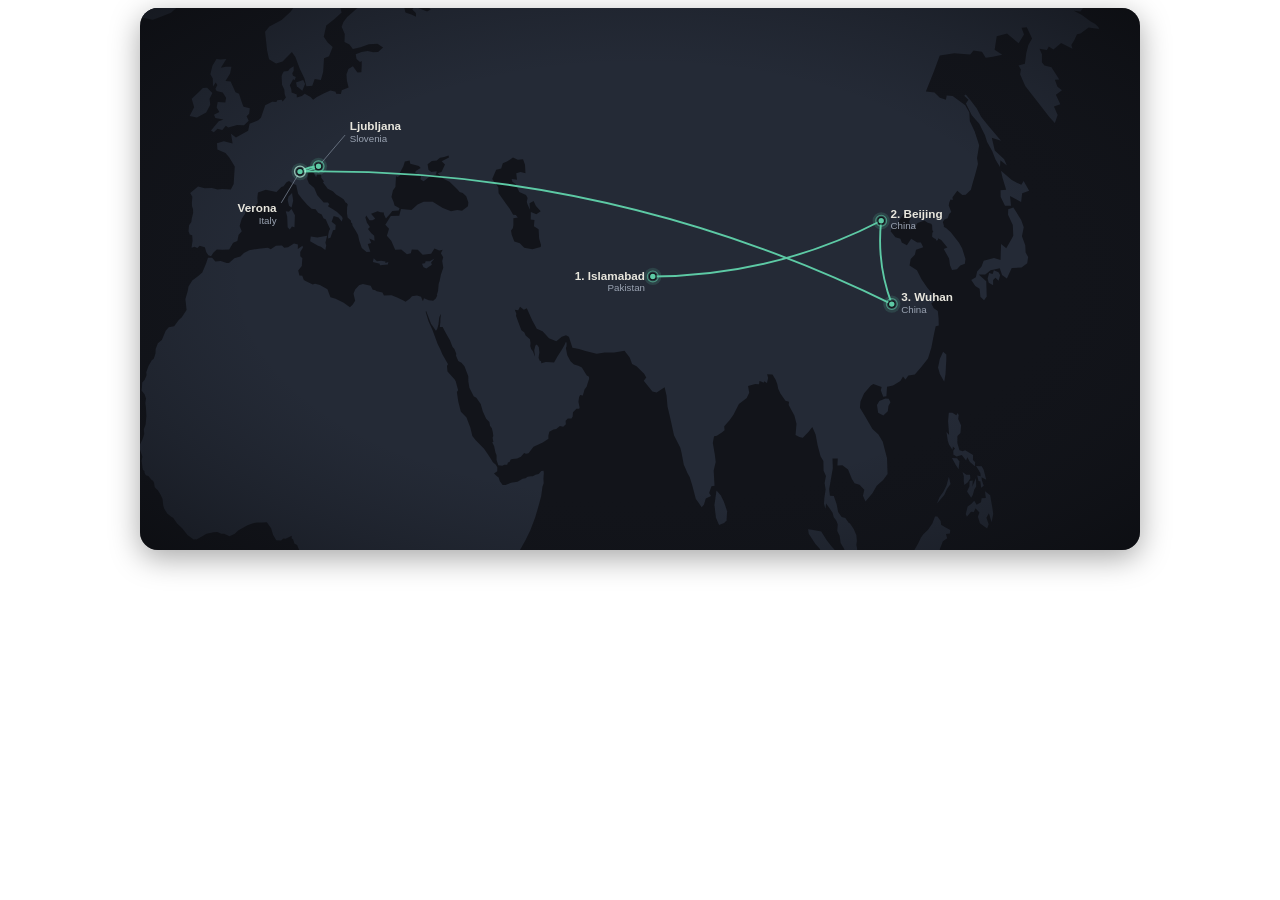
==== commit b0d04ff2: "Trajectory" ====
--- a/trajectory_web.html
+++ b/trajectory_web.html
@@ -20,131 +20,131 @@
 <div class="trajectory-wrap">
 <svg id="traj" viewBox="0 0 1280 694" xmlns="http://www.w3.org/2000/svg" role="img" aria-label="Academic journey: Islamabad, Beijing, Wuhan, Verona, Ljubljana, and back to Verona">
 <defs><radialGradient id="vig" cx="50%" cy="50%" r="72%"><stop offset="55%" stop-color="#12141A" stop-opacity="0"/><stop offset="100%" stop-color="#08090C" stop-opacity="0.55"/></radialGradient></defs>
-<g><path d="M-170.5,1599.5 L-169.7,1603.6 L-169.0,1607.1 L-180.1,1606.1 L-190.9,1606.5 L-198.8,1603.9 L-199.0,1603.6 L-203.3,1601.3 L-191.8,1601.6 L-180.5,1602.4 L-178.7,1599.1 L-177.6,1596.2 L-170.5,1599.5Z" fill="#242A36" stroke="#333B49" stroke-width="0.4"/>
-<path d="M-678.8,1595.1 L-686.9,1596.3 L-697.8,1593.4 L-705.0,1590.4 L-706.0,1589.9 L-712.6,1587.6 L-713.8,1584.5 L-702.4,1585.8 L-693.6,1588.5 L-685.5,1591.4 L-678.8,1595.1Z" fill="#242A36" stroke="#333B49" stroke-width="0.4"/>
-<path d="M-104.6,1583.0 L-96.8,1586.7 L-92.7,1591.7 L-90.7,1595.3 L-88.8,1599.4 L-95.5,1601.9 L-102.8,1604.0 L-111.2,1605.8 L-120.9,1607.3 L-132.9,1606.9 L-140.8,1604.3 L-141.7,1601.0 L-132.0,1598.8 L-129.0,1596.1 L-127.4,1592.6 L-126.5,1589.5 L-124.6,1586.5 L-122.7,1583.0 L-120.1,1583.0 L-113.1,1581.2 L-104.6,1583.0Z" fill="#242A36" stroke="#333B49" stroke-width="0.4"/>
-<path d="M-536.0,1542.5 L-527.7,1543.9 L-522.5,1542.3 L-522.9,1545.5 L-526.1,1547.9 L-534.3,1547.2 L-542.5,1543.9 L-543.9,1540.8 L-536.0,1542.5Z" fill="#242A36" stroke="#333B49" stroke-width="0.4"/>
-<path d="M-560.0,1542.3 L-548.5,1545.9 L-552.0,1545.5 L-559.9,1544.6 L-569.7,1542.1 L-567.4,1540.1 L-560.0,1542.3Z" fill="#242A36" stroke="#333B49" stroke-width="0.4"/>
-<path d="M-423.7,1527.8 L-416.7,1529.1 L-411.3,1528.0 L-404.6,1533.3 L-409.4,1532.6 L-416.0,1533.0 L-423.1,1532.6 L-430.2,1533.2 L-437.1,1531.3 L-442.6,1527.5 L-440.2,1525.8 L-432.3,1527.1 L-423.7,1527.8Z" fill="#242A36" stroke="#333B49" stroke-width="0.4"/>
-<path d="M-257.1,1518.6 L-254.6,1522.9 L-254.0,1526.6 L-253.9,1530.1 L-259.9,1531.3 L-265.2,1533.2 L-272.6,1533.0 L-271.6,1529.3 L-277.6,1530.6 L-283.2,1531.9 L-288.8,1529.1 L-291.0,1525.3 L-286.6,1521.6 L-283.3,1520.4 L-276.6,1520.8 L-277.1,1516.0 L-278.4,1512.4 L-281.9,1504.7 L-280.6,1500.1 L-275.9,1498.6 L-271.4,1502.2 L-268.5,1505.8 L-264.2,1510.1 L-260.6,1514.3 L-257.1,1518.6Z" fill="#242A36" stroke="#333B49" stroke-width="0.4"/>
-<path d="M-707.1,1633.2 L-706.7,1633.2 L-711.9,1629.6 L-698.5,1631.6 L-698.5,1631.4 L-698.5,1630.8 L-698.6,1630.2 L-698.6,1629.6 L-698.6,1629.3 L-697.9,1629.3 L-697.1,1629.4 L-683.8,1632.1 L-684.3,1629.4 L-684.2,1629.1 L-673.0,1627.9 L-665.0,1629.4 L-661.0,1630.2 L-648.9,1632.3 L-631.9,1633.9 L-616.8,1635.7 L-595.6,1637.1 L-586.3,1635.5 L-564.0,1636.7 L-548.5,1638.4 L-540.5,1636.8 L-531.4,1635.2 L-536.5,1632.3 L-555.4,1632.1 L-573.6,1630.6 L-582.8,1628.1 L-598.3,1626.6 L-603.5,1623.6 L-607.0,1620.7 L-610.0,1618.0 L-616.1,1615.0 L-627.7,1613.0 L-635.8,1610.3 L-647.4,1607.9 L-634.6,1608.4 L-625.1,1607.2 L-613.9,1609.7 L-608.6,1607.5 L-604.7,1604.6 L-604.5,1601.9 L-610.9,1598.6 L-620.5,1596.4 L-631.2,1594.0 L-642.3,1593.5 L-653.1,1592.4 L-664.1,1591.6 L-671.7,1588.5 L-681.9,1585.8 L-689.9,1582.8 L-704.3,1573.0 L-700.6,1573.9 L-692.4,1576.6 L-684.9,1575.7 L-678.1,1574.5 L-669.1,1578.3 L-661.9,1577.4 L-657.2,1575.6 L-653.4,1573.2 L-650.9,1570.3 L-643.9,1569.4 L-647.8,1566.1 L-653.4,1562.8 L-655.3,1559.6 L-650.0,1558.0 L-643.7,1561.0 L-637.3,1559.3 L-633.5,1557.0 L-626.0,1556.8 L-619.6,1555.9 L-614.5,1553.8 L-610.6,1551.8 L-605.9,1549.8 L-601.1,1550.4 L-596.7,1551.1 L-589.8,1549.8 L-581.1,1551.4 L-573.8,1551.3 L-567.8,1550.0 L-559.7,1550.9 L-550.8,1551.8 L-543.5,1551.4 L-535.5,1551.6 L-527.3,1551.8 L-520.2,1551.4 L-516.9,1548.8 L-511.5,1547.3 L-503.0,1549.3 L-497.8,1547.7 L-494.5,1544.4 L-488.7,1547.3 L-484.2,1550.6 L-478.2,1553.6 L-474.8,1550.9 L-465.6,1554.3 L-457.5,1555.4 L-449.3,1557.8 L-442.1,1557.3 L-436.4,1555.7 L-428.1,1556.1 L-419.8,1557.3 L-411.3,1558.9 L-411.3,1555.0 L-417.0,1552.0 L-422.0,1548.8 L-429.5,1548.0 L-435.1,1544.6 L-438.7,1541.2 L-445.5,1534.2 L-440.4,1535.5 L-432.8,1536.1 L-426.0,1535.5 L-418.5,1537.0 L-411.0,1539.7 L-406.5,1543.0 L-398.7,1543.5 L-392.5,1542.3 L-386.1,1540.5 L-380.0,1539.4 L-373.0,1541.5 L-366.2,1540.8 L-365.7,1533.7 L-358.7,1537.9 L-351.4,1539.5 L-345.0,1538.6 L-338.4,1542.3 L-330.9,1542.6 L-323.7,1543.7 L-316.0,1545.7 L-313.6,1542.3 L-313.3,1539.0 L-305.8,1542.6 L-298.7,1541.7 L-292.1,1543.7 L-286.7,1546.8 L-279.9,1545.9 L-275.3,1543.9 L-270.9,1541.5 L-264.8,1540.3 L-257.6,1539.2 L-251.1,1537.9 L-246.7,1535.9 L-244.7,1533.0 L-245.2,1528.9 L-247.6,1525.0 L-250.9,1521.3 L-254.5,1517.6 L-257.9,1513.9 L-260.8,1510.5 L-262.7,1506.7 L-263.7,1502.9 L-262.5,1499.3 L-261.9,1495.3 L-262.4,1491.5 L-265.2,1487.3 L-267.4,1483.4 L-266.2,1479.0 L-264.1,1476.1 L-261.6,1472.4 L-258.7,1469.2 L-255.0,1466.3 L-254.1,1462.0 L-251.8,1459.2 L-248.9,1456.7 L-243.3,1456.1 L-240.6,1452.9 L-237.0,1450.9 L-232.4,1449.7 L-228.8,1447.2 L-226.3,1444.0 L-221.9,1442.8 L-217.6,1445.4 L-218.8,1448.7 L-224.1,1451.7 L-226.0,1453.9 L-231.0,1452.3 L-235.6,1453.3 L-239.0,1455.7 L-242.5,1458.2 L-244.5,1461.2 L-243.9,1465.1 L-242.3,1468.8 L-238.4,1472.2 L-241.6,1474.5 L-246.9,1475.3 L-249.0,1478.6 L-251.3,1481.7 L-253.4,1485.9 L-252.9,1489.6 L-249.4,1493.6 L-245.1,1496.6 L-239.5,1498.9 L-233.9,1502.0 L-230.1,1505.8 L-227.5,1509.4 L-224.4,1513.1 L-220.5,1516.3 L-217.5,1519.8 L-213.2,1528.5 L-210.2,1532.0 L-208.3,1535.7 L-205.0,1539.4 L-203.7,1544.3 L-205.1,1548.0 L-207.0,1551.1 L-213.6,1552.3 L-214.6,1555.5 L-216.5,1558.6 L-222.9,1561.9 L-229.3,1563.3 L-235.0,1565.2 L-241.2,1567.1 L-243.5,1570.8 L-251.8,1571.1 L-261.3,1570.8 L-269.2,1571.5 L-278.1,1571.5 L-274.4,1574.9 L-265.4,1576.4 L-258.1,1578.8 L-253.0,1581.8 L-257.1,1584.5 L-266.6,1583.7 L-272.6,1585.8 L-270.5,1589.3 L-268.5,1592.5 L-260.6,1595.3 L-257.3,1598.3 L-248.8,1601.3 L-237.3,1602.5 L-226.7,1604.7 L-217.9,1607.2 L-207.1,1609.6 L-194.0,1610.8 L-180.6,1612.8 L-170.8,1615.0 L-160.0,1617.5 L-153.0,1620.8 L-148.8,1623.4 L-144.7,1621.0 L-138.2,1618.9 L-131.1,1616.6 L-122.1,1614.7 L-114.5,1612.7 L-102.4,1612.5 L-89.9,1613.6 L-79.2,1615.3 L-77.5,1612.1 L-71.7,1609.9 L-59.3,1609.7 L-50.1,1608.1 L-41.4,1606.4 L-31.4,1605.3 L-20.8,1603.9 L-13.7,1601.9 L-18.0,1599.1 L-20.9,1596.2 L-21.8,1593.2 L-31.6,1593.5 L-41.6,1594.8 L-51.6,1594.8 L-54.0,1591.7 L-55.2,1585.5 L-53.4,1583.7 L-46.6,1581.7 L-38.4,1579.6 L-32.7,1577.1 L-27.0,1574.5 L-23.0,1571.1 L-16.1,1569.6 L-9.2,1568.4 L-5.7,1567.7 L2.4,1567.3 L10.0,1566.1 L16.3,1564.3 L22.4,1562.2 L28.0,1560.1 L35.1,1557.3 L39.5,1554.3 L44.3,1551.6 L45.5,1548.0 L39.5,1545.9 L41.0,1542.1 L44.3,1539.2 L49.8,1537.4 L55.7,1535.2 L61.1,1532.2 L65.2,1528.5 L67.6,1524.1 L71.5,1521.5 L78.2,1522.1 L81.2,1525.2 L87.9,1525.6 L87.9,1522.1 L90.7,1518.4 L96.8,1519.3 L98.3,1522.8 L105.1,1523.4 L112.3,1521.7 L119.3,1520.6 L125.7,1521.1 L128.2,1525.0 L134.3,1521.9 L140.1,1520.2 L146.5,1518.9 L152.8,1517.6 L158.7,1515.4 L165.1,1513.9 L170.1,1511.8 L173.7,1508.4 L177.8,1510.9 L183.8,1509.5 L187.6,1514.0 L190.6,1517.4 L197.2,1515.5 L200.0,1511.8 L206.0,1509.2 L213.5,1509.7 L215.4,1513.3 L220.4,1509.7 L226.7,1508.6 L233.4,1508.2 L239.4,1508.4 L245.7,1509.5 L251.8,1510.1 L254.0,1513.3 L257.3,1516.1 L263.7,1514.4 L270.5,1514.0 L276.9,1514.0 L283.3,1513.9 L289.2,1512.6 L295.4,1511.4 L300.9,1508.8 L306.6,1507.1 L312.6,1506.1 L317.5,1503.5 L321.7,1498.2 L325.6,1494.9 L331.3,1496.5 L332.9,1499.9 L337.3,1502.2 L343.5,1501.4 L346.8,1504.8 L350.4,1507.3 L356.8,1505.0 L359.8,1500.8 L365.4,1499.1 L372.2,1495.9 L378.2,1494.6 L385.5,1492.6 L390.7,1490.5 L396.0,1488.2 L401.2,1486.1 L406.4,1487.3 L412.6,1483.8 L417.1,1481.1 L422.6,1481.3 L428.1,1479.0 L430.2,1475.5 L436.0,1472.7 L441.4,1470.8 L447.8,1469.2 L453.5,1468.5 L458.5,1469.0 L463.8,1470.0 L467.7,1472.7 L467.0,1477.0 L471.1,1480.3 L473.7,1483.0 L480.3,1484.2 L483.3,1486.9 L487.2,1489.6 L492.5,1490.2 L497.9,1488.2 L504.4,1484.2 L509.1,1486.3 L514.4,1487.5 L519.5,1488.6 L524.9,1489.4 L530.7,1489.4 L531.3,1499.5 L530.1,1502.0 L527.6,1506.3 L521.1,1508.8 L515.1,1512.4 L514.3,1516.1 L520.7,1515.9 L518.3,1519.7 L513.9,1523.2 L509.5,1527.1 L512.4,1530.0 L518.4,1531.0 L525.7,1529.3 L530.5,1525.6 L533.9,1522.1 L538.4,1519.1 L543.3,1516.3 L546.2,1512.9 L551.4,1508.2 L555.4,1507.3 L562.1,1506.9 L568.3,1505.8 L574.8,1504.2 L579.4,1500.5 L582.8,1496.8 L588.5,1493.2 L595.3,1490.7 L601.1,1488.8 L605.9,1485.5 L610.0,1483.8 L615.0,1482.3 L620.3,1483.2 L626.1,1482.3 L632.4,1481.1 L638.6,1481.7 L644.1,1479.0 L650.4,1472.4 L651.2,1475.1 L651.7,1479.7 L655.7,1481.7 L660.9,1482.5 L667.1,1481.3 L672.7,1482.1 L678.1,1482.3 L682.3,1481.3 L687.0,1481.9 L690.3,1484.0 L696.3,1482.6 L702.6,1482.6 L708.8,1481.3 L714.1,1482.6 L719.9,1479.3 L724.7,1476.1 L730.3,1473.3 L741.9,1465.9 L745.0,1467.3 L748.0,1470.0 L749.9,1473.5 L753.9,1479.5 L759.5,1479.7 L764.9,1479.7 L772.0,1478.6 L779.1,1477.2 L785.7,1474.5 L791.5,1471.6 L798.4,1471.2 L804.1,1469.0 L807.6,1471.0 L808.6,1474.1 L810.8,1477.2 L817.5,1476.8 L819.9,1479.3 L825.2,1481.9 L831.9,1482.8 L838.5,1482.1 L845.2,1479.0 L851.3,1475.9 L857.1,1475.1 L861.5,1476.4 L867.0,1477.4 L873.6,1475.9 L878.9,1475.9 L883.4,1476.8 L888.1,1477.8 L894.7,1476.1 L902.2,1474.5 L908.5,1474.1 L915.2,1474.1 L921.4,1473.1 L927.3,1472.4 L932.5,1467.5 L935.8,1463.4 L937.5,1466.1 L935.2,1470.6 L934.1,1474.7 L934.0,1478.0 L937.6,1479.7 L944.8,1479.2 L952.7,1479.0 L958.4,1478.4 L966.1,1478.4 L971.8,1478.2 L979.2,1478.6 L985.2,1479.3 L986.8,1482.5 L982.6,1486.1 L983.9,1489.0 L988.2,1491.3 L992.5,1493.8 L998.5,1495.5 L1005.0,1497.0 L1009.5,1498.6 L1015.8,1498.8 L1022.5,1495.5 L1025.2,1498.2 L1026.8,1501.2 L1029.7,1503.5 L1035.8,1504.4 L1041.3,1505.6 L1040.4,1509.4 L1044.7,1511.6 L1045.6,1515.0 L1050.4,1516.5 L1057.1,1516.3 L1062.7,1516.9 L1069.6,1516.7 L1075.6,1517.4 L1080.5,1518.7 L1084.0,1521.0 L1087.8,1522.8 L1088.7,1525.6 L1083.9,1529.3 L1077.2,1532.6 L1069.9,1536.8 L1064.2,1540.1 L1057.1,1543.9 L1048.3,1545.4 L1041.2,1548.6 L1031.9,1550.6 L1025.2,1554.1 L1017.4,1557.5 L1010.1,1560.3 L1003.3,1564.0 L997.9,1567.3 L992.3,1571.3 L988.2,1574.5 L986.6,1577.9 L983.4,1581.2 L981.7,1584.2 L989.7,1585.3 L986.4,1589.0 L975.3,1590.3 L964.9,1592.1 L954.7,1592.4 L943.5,1597.0 L936.9,1600.8 L930.1,1603.8 L922.8,1606.7 L925.2,1609.3 L922.4,1612.4 L921.7,1615.2 L923.2,1617.6 L925.6,1619.9 L928.4,1622.1 L934.9,1624.2 L930.2,1627.5 L940.5,1628.9 L940.2,1629.4 L939.2,1631.3 L956.1,1629.7 L961.8,1631.7 L-707.1,1633.2Z" fill="#242A36" stroke="#333B49" stroke-width="0.4"/>
-<path d="M-312.6,1343.6 L-302.4,1350.1 L-292.6,1352.8 L-294.0,1358.2 L-300.0,1358.7 L-304.4,1355.0 L-305.3,1359.3 L-309.9,1362.6 L-317.2,1361.4 L-322.9,1358.2 L-330.1,1356.6 L-340.0,1350.6 L-348.3,1344.8 L-360.9,1332.6 L-354.8,1334.9 L-343.6,1342.2 L-333.8,1346.1 L-331.8,1341.1 L-331.8,1333.6 L-326.9,1329.1 L-321.9,1330.4 L-318.0,1335.5 L-312.6,1343.6Z" fill="#242A36" stroke="#333B49" stroke-width="0.4"/>
-<path d="M-259.3,1313.6 L-252.9,1318.5 L-254.1,1322.4 L-262.2,1325.6 L-266.1,1321.8 L-270.6,1326.7 L-275.0,1321.8 L-268.6,1315.2 L-262.3,1318.0 L-259.3,1313.6Z" fill="#242A36" stroke="#333B49" stroke-width="0.4"/>
-<path d="M600.0,1298.2 L589.5,1298.9 L590.8,1293.0 L592.9,1288.5 L593.9,1286.2 L597.4,1289.7 L603.4,1291.1 L603.1,1293.2 L600.0,1298.2Z" fill="#242A36" stroke="#333B49" stroke-width="0.4"/>
-<path d="M1148.8,1197.8 L1154.0,1201.8 L1158.4,1200.2 L1164.8,1198.0 L1168.7,1198.8 L1163.5,1212.3 L1159.5,1216.2 L1154.8,1225.3 L1153.7,1222.2 L1145.5,1230.1 L1144.3,1229.5 L1140.2,1229.2 L1140.1,1219.5 L1142.3,1212.0 L1142.3,1202.0 L1144.6,1196.8 L1148.8,1197.8Z" fill="#242A36" stroke="#333B49" stroke-width="0.4"/>
-<path d="M1341.7,1199.3 L1341.1,1204.0 L1348.3,1199.4 L1348.0,1204.2 L1345.6,1209.0 L1340.4,1214.2 L1331.6,1222.6 L1325.8,1227.2 L1325.5,1232.6 L1320.1,1232.7 L1312.0,1237.0 L1306.2,1244.4 L1296.2,1255.8 L1288.1,1260.8 L1282.9,1264.0 L1276.8,1263.8 L1274.4,1260.1 L1267.4,1259.3 L1268.4,1255.2 L1276.5,1246.8 L1290.9,1235.7 L1296.5,1233.5 L1303.6,1229.2 L1312.6,1223.3 L1319.7,1217.4 L1326.9,1208.9 L1331.0,1206.1 L1335.1,1199.7 L1342.5,1194.4 L1341.7,1199.3Z" fill="#242A36" stroke="#333B49" stroke-width="0.4"/>
-<path d="M1377.4,1144.8 L1377.5,1156.9 L1380.9,1149.0 L1382.8,1152.2 L1380.1,1160.8 L1384.2,1164.6 L1388.6,1165.5 L1394.6,1161.1 L1397.6,1162.4 L1391.3,1172.6 L1386.0,1179.3 L1380.7,1179.0 L1377.2,1182.5 L1375.6,1187.4 L1373.5,1189.5 L1367.9,1195.7 L1360.6,1203.5 L1353.0,1208.0 L1353.3,1205.1 L1351.2,1203.4 L1359.7,1194.0 L1360.4,1187.7 L1355.0,1183.2 L1357.1,1179.0 L1364.0,1175.1 L1369.1,1166.2 L1372.0,1158.8 L1372.4,1151.1 L1373.5,1149.1 L1372.1,1144.4 L1370.6,1134.2 L1370.8,1126.1 L1373.8,1125.2 L1375.2,1131.6 L1379.6,1134.6 L1377.4,1144.8Z" fill="#242A36" stroke="#333B49" stroke-width="0.4"/>
-<path d="M1374.5,983.8 L1371.1,986.5 L1367.7,983.4 L1363.5,978.2 L1360.1,972.2 L1356.9,964.1 L1356.7,960.2 L1359.8,960.3 L1363.2,964.2 L1365.7,968.1 L1367.3,971.4 L1371.9,978.5 L1374.5,983.8Z" fill="#242A36" stroke="#333B49" stroke-width="0.4"/>
-<path d="M1470.6,928.4 L1472.6,931.7 L1470.1,937.7 L1465.2,939.3 L1461.3,937.9 L1461.6,932.8 L1465.3,928.9 L1468.4,930.3 L1470.6,928.4Z" fill="#242A36" stroke="#333B49" stroke-width="0.4"/>
-<path d="M-1225.7,919.4 L1479.2,922.2 L1474.0,924.6 L1473.8,920.4 L1478.0,918.0 L1480.5,917.4 L-1226.7,913.8 L-1225.2,913.3 L-1225.2,918.8 L-1225.7,919.4Z" fill="#242A36" stroke="#333B49" stroke-width="0.4"/>
-<path d="M1393.2,918.4 L1390.5,919.9 L1388.8,914.9 L1389.6,911.8 L1393.2,918.4Z" fill="#242A36" stroke="#333B49" stroke-width="0.4"/>
-<path d="M1390.6,900.8 L1390.3,910.1 L1388.5,908.6 L1386.8,909.2 L1386.3,906.1 L1387.5,897.3 L1390.6,900.8Z" fill="#242A36" stroke="#333B49" stroke-width="0.4"/>
-<path d="M507.9,885.0 L508.5,898.8 L510.2,904.2 L509.2,909.7 L507.7,913.1 L505.5,906.3 L503.9,909.7 L504.9,918.2 L504.0,923.1 L501.8,925.7 L500.8,935.4 L497.0,948.8 L492.4,964.6 L486.4,986.4 L482.4,1002.4 L478.1,1015.8 L471.9,1018.5 L465.0,1023.3 L461.0,1020.4 L455.4,1016.3 L453.8,1010.2 L454.0,1000.0 L452.0,990.9 L451.8,982.6 L453.6,974.3 L457.2,972.3 L457.4,968.5 L461.5,959.8 L462.6,952.5 L461.1,947.0 L460.1,939.8 L460.0,929.2 L462.9,922.8 L464.2,915.5 L468.0,915.1 L472.3,912.7 L475.2,910.7 L478.5,910.5 L483.1,904.0 L489.6,896.9 L492.1,891.2 L491.3,886.3 L494.5,887.6 L499.0,879.7 L499.4,872.8 L502.1,867.7 L504.5,872.6 L506.3,877.5 L507.9,885.0Z" fill="#242A36" stroke="#333B49" stroke-width="0.4"/>
-<path d="M1214.6,887.4 L1216.2,896.4 L1221.6,892.1 L1223.5,896.9 L1226.5,901.4 L1225.0,906.5 L1225.2,916.3 L1225.5,922.0 L1227.2,923.4 L1227.6,933.2 L1225.9,939.2 L1227.0,947.0 L1234.1,953.0 L1238.4,958.4 L1242.5,963.4 L1240.9,966.2 L1243.8,973.4 L1244.1,985.9 L1247.6,983.3 L1249.6,988.3 L1251.8,986.6 L1250.4,998.7 L1254.1,1005.8 L1256.5,1010.2 L1260.0,1019.5 L1259.8,1028.8 L1258.3,1035.3 L1255.9,1042.4 L1256.7,1052.2 L1253.5,1062.4 L1250.6,1067.8 L1245.6,1078.0 L1243.8,1084.6 L1239.8,1092.9 L1233.3,1103.3 L1226.1,1109.0 L1220.5,1117.9 L1216.1,1123.6 L1210.6,1133.5 L1205.8,1139.2 L1201.0,1147.8 L1197.2,1155.7 L1196.2,1159.3 L1190.6,1163.3 L1182.5,1163.7 L1174.2,1168.4 L1169.3,1172.9 L1163.1,1177.8 L1159.2,1172.7 L1155.6,1170.7 L1158.9,1164.7 L1154.2,1166.9 L1145.0,1175.2 L1140.0,1172.1 L1136.6,1170.3 L1132.9,1169.5 L1127.2,1166.1 L1125.1,1159.1 L1126.8,1150.4 L1127.1,1144.6 L1125.1,1139.9 L1118.7,1138.5 L1122.8,1133.0 L1123.8,1124.4 L1117.7,1132.4 L1110.7,1134.5 L1116.5,1128.1 L1119.6,1121.5 L1124.1,1115.9 L1126.1,1107.4 L1117.3,1117.2 L1111.6,1121.1 L1106.0,1130.2 L1101.9,1125.5 L1103.9,1119.4 L1101.9,1111.1 L1099.3,1106.8 L1101.4,1104.1 L1094.1,1097.1 L1089.1,1096.8 L1083.6,1091.2 L1070.3,1092.3 L1059.8,1096.4 L1050.6,1100.2 L1043.8,1099.5 L1034.6,1105.4 L1027.6,1108.1 L1024.6,1114.1 L1020.7,1118.7 L1014.5,1119.0 L1009.7,1120.0 L1003.9,1118.0 L998.4,1119.2 L993.3,1119.7 L987.3,1125.9 L985.4,1125.4 L980.9,1128.6 L976.5,1132.2 L971.3,1131.8 L966.5,1131.8 L960.8,1124.5 L957.5,1122.3 L959.4,1115.7 L963.4,1114.1 L965.2,1111.5 L966.0,1107.4 L968.9,1099.4 L969.7,1092.6 L968.6,1080.9 L968.9,1074.3 L970.6,1067.8 L969.3,1060.3 L969.8,1056.9 L967.5,1052.3 L968.4,1043.3 L966.0,1034.2 L965.9,1029.3 L968.2,1034.3 L967.8,1023.6 L970.8,1026.9 L972.2,1031.4 L973.1,1025.5 L971.1,1016.4 L971.1,1012.8 L970.0,1009.3 L971.9,1002.7 L973.9,999.9 L975.9,994.1 L976.2,987.4 L980.6,979.1 L979.8,987.9 L984.2,980.0 L990.9,976.1 L995.3,971.2 L1001.6,967.0 L1005.1,966.1 L1007.0,967.5 L1013.5,963.2 L1018.3,962.0 L1019.8,959.5 L1021.9,958.4 L1026.0,958.7 L1034.4,955.3 L1039.2,950.2 L1042.0,944.1 L1047.2,938.3 L1048.2,933.7 L1049.2,927.4 L1055.8,917.7 L1057.6,927.6 L1061.2,925.3 L1059.2,919.9 L1062.2,914.3 L1065.2,916.8 L1067.2,908.1 L1072.0,902.4 L1074.4,897.9 L1078.4,896.0 L1078.9,892.8 L1082.1,894.1 L1082.5,891.2 L1086.0,889.6 L1089.8,888.0 L1094.8,893.3 L1098.2,900.1 L1102.9,900.1 L1107.6,901.2 L1106.8,894.9 L1111.4,885.8 L1115.2,882.7 L1114.3,879.9 L1118.3,873.3 L1123.2,869.3 L1127.0,870.7 L1133.6,868.5 L1134.0,862.7 L1128.8,858.9 L1133.0,857.2 L1137.7,860.1 L1141.3,864.8 L1147.4,867.7 L1149.7,866.5 L1154.0,870.1 L1158.8,866.8 L1161.5,867.8 L1163.5,865.6 L1166.4,871.2 L1163.7,877.4 L1160.4,882.0 L1157.7,882.4 L1158.1,887.0 L1155.2,892.7 L1151.8,898.3 L1151.9,901.5 L1157.1,907.9 L1162.4,911.6 L1165.8,915.5 L1170.2,922.3 L1172.4,922.3 L1175.9,925.2 L1176.5,928.8 L1183.1,932.7 L1188.6,928.7 L1191.0,922.6 L1193.3,917.5 L1195.1,911.2 L1198.7,902.1 L1198.3,896.5 L1199.3,893.2 L1199.2,886.6 L1201.3,878.0 L1203.0,875.7 L1202.2,871.9 L1204.7,865.8 L1206.8,859.5 L1207.3,856.3 L1210.5,852.0 L1212.1,857.6 L1211.9,864.7 L1213.7,866.1 L1213.4,870.9 L1215.5,876.8 L1215.4,883.3 L1214.6,887.4Z" fill="#242A36" stroke="#333B49" stroke-width="0.4"/>
-<path d="M1359.4,849.8 L1361.1,853.8 L1355.9,853.7 L1353.7,846.7 L1358.0,849.4 L1359.4,849.8Z" fill="#242A36" stroke="#333B49" stroke-width="0.4"/>
-<path d="M1045.5,847.0 L1042.3,847.3 L1032.8,839.2 L1040.1,837.0 L1043.8,840.5 L1046.2,844.0 L1045.5,847.0Z" fill="#242A36" stroke="#333B49" stroke-width="0.4"/>
-<path d="M1350.5,842.8 L1347.6,843.1 L1343.0,842.0 L1341.6,840.2 L1342.5,835.6 L1347.3,837.4 L1349.6,839.8 L1350.5,842.8Z" fill="#242A36" stroke="#333B49" stroke-width="0.4"/>
-<path d="M1357.1,839.7 L1355.8,841.8 L1351.1,831.9 L1350.1,825.1 L1352.7,825.1 L1354.6,834.2 L1357.1,839.7Z" fill="#242A36" stroke="#333B49" stroke-width="0.4"/>
-<path d="M1073.9,845.9 L1067.2,848.4 L1066.4,847.0 L1067.4,843.2 L1071.1,836.2 L1079.0,831.6 L1080.0,828.9 L1086.7,826.4 L1092.1,826.0 L1094.5,824.5 L1097.3,826.0 L1094.3,829.1 L1086.1,834.1 L1079.5,837.4 L1073.9,845.9Z" fill="#242A36" stroke="#333B49" stroke-width="0.4"/>
-<path d="M1025.8,822.5 L1028.4,825.6 L1033.1,824.6 L1034.7,829.5 L1025.8,831.8 L1020.4,833.3 L1016.3,833.2 L1019.3,826.7 L1023.5,826.6 L1025.8,822.5Z" fill="#242A36" stroke="#333B49" stroke-width="0.4"/>
-<path d="M1063.8,822.5 L1062.3,828.9 L1050.7,832.1 L1040.7,830.7 L1040.9,826.5 L1047.1,824.1 L1051.7,827.6 L1056.8,826.7 L1063.8,822.5Z" fill="#242A36" stroke="#333B49" stroke-width="0.4"/>
-<path d="M1344.7,825.3 L1344.8,827.6 L1339.3,822.7 L1335.4,818.6 L1332.9,814.8 L1334.1,813.6 L1337.4,816.4 L1343.2,821.7 L1344.7,825.3Z" fill="#242A36" stroke="#333B49" stroke-width="0.4"/>
-<path d="M1327.8,814.0 L1326.2,814.6 L1323.1,812.0 L1320.3,807.3 L1320.8,805.4 L1325.0,810.2 L1327.8,814.0Z" fill="#242A36" stroke="#333B49" stroke-width="0.4"/>
-<path d="M956.0,807.5 L970.6,808.6 L972.5,803.9 L986.3,809.4 L988.7,816.8 L1000.0,818.9 L1008.9,825.7 L1000.0,830.0 L991.9,825.4 L985.0,825.7 L977.2,824.9 L970.2,822.8 L961.6,818.5 L956.1,817.3 L952.8,818.8 L939.2,814.1 L938.1,809.1 L931.2,808.3 L936.9,797.4 L946.1,798.0 L952.0,802.5 L955.2,803.4 L956.0,807.5Z" fill="#242A36" stroke="#333B49" stroke-width="0.4"/>
-<path d="M1155.0,801.0 L1150.7,808.8 L1150.4,800.2 L1151.9,796.1 L1153.7,792.2 L1155.3,795.5 L1155.0,801.0Z" fill="#242A36" stroke="#333B49" stroke-width="0.4"/>
-<path d="M1315.6,807.9 L1313.4,809.1 L1310.4,804.7 L1307.5,797.4 L1306.3,788.7 L1307.4,787.6 L1308.1,791.0 L1310.2,793.6 L1313.5,800.9 L1316.9,804.7 L1315.6,807.9Z" fill="#242A36" stroke="#333B49" stroke-width="0.4"/>
-<path d="M1286.8,792.6 L1282.8,793.5 L1281.4,796.7 L1277.1,799.5 L1273.1,802.2 L1269.0,802.2 L1262.9,798.9 L1258.8,795.7 L1259.6,792.1 L1266.3,793.8 L1270.5,792.9 L1272.0,787.4 L1273.1,787.1 L1273.5,793.2 L1277.9,792.3 L1280.2,788.4 L1284.7,784.3 L1284.1,777.6 L1288.7,777.4 L1290.1,779.3 L1289.7,785.6 L1286.8,792.6Z" fill="#242A36" stroke="#333B49" stroke-width="0.4"/>
-<path d="M1099.3,769.5 L1096.3,773.3 L1091.1,771.2 L1089.8,766.3 L1097.5,765.7 L1099.3,769.5Z" fill="#242A36" stroke="#333B49" stroke-width="0.4"/>
-<path d="M1124.0,765.3 L1126.5,774.1 L1120.2,769.3 L1113.9,768.4 L1109.5,769.2 L1104.3,768.7 L1106.2,762.5 L1115.7,762.0 L1124.0,765.3Z" fill="#242A36" stroke="#333B49" stroke-width="0.4"/>
-<path d="M1296.2,781.4 L1293.7,784.4 L1292.5,777.7 L1290.9,773.3 L1287.6,769.5 L1283.4,764.7 L1278.0,761.3 L1280.2,758.5 L1284.2,761.7 L1286.7,764.3 L1289.8,767.0 L1292.7,771.8 L1295.5,775.5 L1296.2,781.4Z" fill="#242A36" stroke="#333B49" stroke-width="0.4"/>
-<path d="M1152.3,743.1 L1154.2,761.6 L1161.9,768.5 L1168.5,756.3 L1177.4,749.4 L1184.2,749.4 L1190.6,753.4 L1196.2,757.5 L1204.4,759.7 L1217.4,767.6 L1231.2,774.1 L1236.3,780.0 L1240.3,785.7 L1241.2,792.5 L1253.4,799.5 L1255.0,805.6 L1247.9,806.8 L1249.1,814.4 L1255.3,821.9 L1259.3,834.1 L1263.7,833.7 L1263.0,838.8 L1268.7,840.7 L1266.2,842.8 L1273.8,847.7 L1272.6,851.0 L1267.5,851.8 L1265.9,848.8 L1259.6,847.5 L1252.0,845.8 L1246.8,838.5 L1243.0,832.2 L1239.8,822.2 L1230.3,817.2 L1223.6,820.5 L1218.7,824.2 L1219.0,832.7 L1212.7,836.6 L1208.6,834.7 L1200.8,834.2 L1194.8,824.8 L1187.2,822.5 L1185.1,825.8 L1175.4,826.1 L1179.3,816.8 L1184.3,813.6 L1183.0,801.2 L1179.8,791.6 L1165.5,781.9 L1159.2,781.0 L1148.2,770.4 L1145.7,776.0 L1142.8,777.0 L1141.2,772.8 L1141.3,767.8 L1135.6,762.2 L1143.9,758.1 L1149.3,758.3 L1148.8,755.3 L1137.6,755.3 L1134.7,748.5 L1127.9,746.3 L1124.7,740.7 L1135.0,737.9 L1138.9,734.2 L1151.2,738.9 L1152.3,743.1Z" fill="#242A36" stroke="#333B49" stroke-width="0.4"/>
-<path d="M1084.4,713.7 L1078.4,725.1 L1072.6,727.3 L1065.3,725.0 L1052.6,725.6 L1045.9,727.3 L1044.8,735.9 L1051.6,746.1 L1055.7,740.9 L1070.0,737.0 L1069.4,742.3 L1066.0,740.6 L1062.7,747.3 L1055.9,751.7 L1062.8,766.4 L1061.3,770.3 L1067.8,783.5 L1067.4,791.0 L1063.2,794.4 L1060.4,790.4 L1064.4,781.0 L1056.8,785.4 L1055.0,782.3 L1056.1,777.8 L1050.8,771.1 L1051.7,760.0 L1046.5,763.5 L1046.8,776.8 L1046.5,793.2 L1041.6,794.8 L1038.5,791.5 L1041.1,780.9 L1040.2,769.9 L1037.0,769.8 L1034.8,762.0 L1038.1,754.5 L1039.3,745.4 L1043.2,728.2 L1044.8,723.5 L1051.2,715.0 L1057.2,718.4 L1066.8,720.0 L1075.6,719.5 L1083.1,711.2 L1084.4,713.7Z" fill="#242A36" stroke="#333B49" stroke-width="0.4"/>
-<path d="M1110.7,717.0 L1110.4,727.0 L1106.5,725.9 L1105.3,732.8 L1108.4,738.9 L1106.3,740.3 L1103.2,733.0 L1100.9,718.4 L1102.4,709.3 L1104.8,705.1 L1105.5,711.4 L1110.0,712.4 L1110.7,717.0Z" fill="#242A36" stroke="#333B49" stroke-width="0.4"/>
-<path d="M935.1,796.9 L926.7,797.1 L920.6,787.5 L911.1,778.2 L908.0,771.3 L902.4,762.0 L898.8,753.4 L893.1,737.4 L886.4,727.9 L884.1,718.0 L881.2,709.1 L874.3,701.9 L870.1,692.1 L864.3,685.8 L856.0,673.1 L855.1,667.3 L860.0,667.8 L871.9,670.0 L879.0,681.2 L885.0,688.9 L889.3,693.7 L896.8,706.0 L904.5,706.1 L911.0,714.0 L915.5,723.6 L921.3,728.8 L918.2,738.1 L922.6,742.1 L925.3,742.4 L926.5,750.3 L929.1,756.7 L934.7,757.7 L938.3,765.0 L936.0,779.2 L935.1,796.9Z" fill="#242A36" stroke="#333B49" stroke-width="0.4"/>
-<path d="M1028.2,709.1 L1036.9,719.7 L1027.8,721.0 L1025.3,728.8 L1025.6,739.1 L1018.2,747.0 L1017.9,758.4 L1014.5,775.8 L1013.5,771.8 L1004.7,776.9 L1001.9,769.9 L996.5,769.3 L992.7,765.6 L983.6,769.7 L980.9,764.2 L975.9,764.8 L969.7,763.5 L968.7,748.2 L965.0,745.0 L961.3,735.2 L960.3,725.2 L961.1,714.6 L965.6,707.0 L971.2,710.9 L977.1,708.8 L978.4,699.1 L981.7,697.0 L990.8,694.5 L996.0,685.5 L999.5,678.2 L1002.4,674.0 L1008.7,667.7 L1014.2,659.7 L1017.6,650.8 L1020.7,650.8 L1024.9,656.6 L1025.4,661.5 L1030.6,664.7 L1037.1,668.1 L1036.7,672.6 L1031.6,673.2 L1033.2,678.8 L1027.7,682.7 L1023.6,693.0 L1029.4,703.8 L1028.2,709.1Z" fill="#242A36" stroke="#333B49" stroke-width="0.4"/>
-<path d="M1090.0,633.8 L1091.3,641.4 L1092.1,647.8 L1090.1,658.2 L1086.6,646.6 L1083.4,652.4 L1086.3,660.8 L1084.3,666.2 L1075.1,659.5 L1072.5,651.3 L1074.5,645.8 L1069.4,640.4 L1067.3,645.2 L1063.7,644.7 L1058.4,651.1 L1057.0,647.7 L1059.4,638.1 L1064.0,634.9 L1067.8,630.6 L1070.9,635.8 L1076.5,632.6 L1077.3,627.5 L1082.7,627.2 L1081.6,618.4 L1088.2,623.8 L1089.2,629.5 L1090.0,633.8Z" fill="#242A36" stroke="#333B49" stroke-width="0.4"/>
-<path d="M747.7,659.1 L741.2,661.7 L737.2,652.6 L735.3,636.2 L737.9,617.6 L743.5,624.0 L747.4,632.0 L751.5,644.0 L750.8,655.9 L747.7,659.1Z" fill="#242A36" stroke="#333B49" stroke-width="0.4"/>
-<path d="M-333.0,614.4 L-339.4,615.6 L-340.7,614.6 L-338.4,611.4 L-338.4,606.9 L-334.0,605.4 L-332.4,605.8 L-333.0,614.4Z" fill="#242A36" stroke="#333B49" stroke-width="0.4"/>
-<path d="M1070.3,612.4 L1067.9,616.2 L1066.0,623.4 L1063.9,626.8 L1058.6,618.9 L1060.0,615.8 L1061.6,612.6 L1061.9,605.5 L1066.0,604.9 L1065.4,612.6 L1070.1,601.5 L1070.3,612.4Z" fill="#242A36" stroke="#333B49" stroke-width="0.4"/>
-<path d="M1029.5,623.4 L1020.1,634.3 L1023.3,626.3 L1028.3,619.2 L1032.3,611.3 L1035.4,599.9 L1037.5,609.3 L1032.9,615.6 L1029.5,623.4Z" fill="#242A36" stroke="#333B49" stroke-width="0.4"/>
-<path d="M1052.8,594.0 L1057.7,597.5 L1062.5,597.5 L1062.8,602.3 L1059.7,607.1 L1055.1,610.6 L1054.4,605.3 L1054.5,599.4 L1052.8,594.0Z" fill="#242A36" stroke="#333B49" stroke-width="0.4"/>
-<path d="M1079.9,590.9 L1083.2,603.7 L1077.1,600.6 L1077.6,604.5 L1080.0,611.5 L1076.6,614.1 L1075.7,606.0 L1073.3,605.4 L1071.6,598.5 L1076.1,599.4 L1075.6,595.1 L1070.2,586.3 L1077.4,586.6 L1079.9,590.9Z" fill="#242A36" stroke="#333B49" stroke-width="0.4"/>
-<path d="M1048.9,580.5 L1047.8,590.4 L1044.0,584.7 L1039.3,575.9 L1045.8,576.4 L1048.9,580.5Z" fill="#242A36" stroke="#333B49" stroke-width="0.4"/>
-<path d="M1039.8,518.2 L1044.9,521.4 L1046.8,518.5 L1047.9,521.4 L1047.3,526.1 L1051.0,534.3 L1050.2,543.9 L1046.3,547.7 L1046.2,556.9 L1048.9,566.1 L1053.0,567.3 L1056.2,566.0 L1066.3,572.3 L1066.2,578.5 L1069.0,581.3 L1068.7,586.6 L1062.3,581.0 L1058.9,574.9 L1057.4,579.2 L1051.9,572.3 L1045.1,574.0 L1041.1,571.5 L1041.0,566.7 L1043.1,563.8 L1040.5,561.2 L1040.0,565.3 L1035.5,558.7 L1033.9,553.7 L1032.3,542.7 L1035.7,546.5 L1034.3,528.5 L1035.3,518.1 L1039.8,518.2Z" fill="#242A36" stroke="#333B49" stroke-width="0.4"/>
-<path d="M-363.0,521.3 L-365.1,524.2 L-370.8,524.2 L-375.2,524.6 L-375.3,519.6 L-374.0,518.0 L-367.9,518.0 L-364.2,519.0 L-363.0,521.3Z" fill="#242A36" stroke="#333B49" stroke-width="0.4"/>
-<path d="M-448.3,525.5 L-450.7,527.4 L-454.8,525.5 L-458.7,521.4 L-457.5,518.7 L-454.3,517.9 L-452.6,518.3 L-447.7,519.4 L-443.9,522.1 L-443.0,525.2 L-448.3,525.5Z" fill="#242A36" stroke="#333B49" stroke-width="0.4"/>
-<path d="M-413.8,502.5 L-407.5,504.3 L-406.4,502.3 L-400.5,502.4 L-396.3,505.3 L-394.4,505.0 L-393.4,509.1 L-389.2,508.9 L-389.8,512.3 L-386.4,512.7 L-383.1,516.9 L-386.3,521.6 L-389.6,519.1 L-393.1,519.6 L-395.6,519.0 L-397.1,521.1 L-400.0,521.8 L-400.9,519.0 L-403.5,520.7 L-407.2,528.6 L-409.0,526.7 L-409.1,523.4 L-413.9,521.5 L-417.5,522.3 L-422.0,521.5 L-425.7,523.6 L-429.4,520.0 L-428.5,516.3 L-421.7,517.9 L-416.1,518.8 L-413.2,516.3 L-416.2,511.3 L-415.7,506.9 L-420.3,505.1 L-418.3,502.0 L-413.8,502.5Z" fill="#242A36" stroke="#333B49" stroke-width="0.4"/>
-<path d="M957.2,516.2 L951.4,521.7 L944.8,518.1 L943.3,508.2 L946.3,503.0 L954.0,499.8 L958.4,500.1 L960.6,504.5 L958.0,509.5 L957.2,516.2Z" fill="#242A36" stroke="#333B49" stroke-width="0.4"/>
-<path d="M-1036.5,511.5 L-1038.0,513.4 L-1039.5,511.8 L-1038.7,508.6 L-1039.1,504.4 L-1038.5,503.1 L-1036.9,501.2 L-1036.9,499.0 L-1036.3,497.9 L-1035.8,498.1 L-1033.3,500.1 L-1032.1,501.1 L-1031.2,502.6 L-1030.1,506.6 L-1030.4,507.3 L-1033.8,509.7 L-1036.5,511.5Z" fill="#242A36" stroke="#333B49" stroke-width="0.4"/>
-<path d="M-1037.0,493.6 L-1039.7,494.4 L-1040.5,492.0 L-1041.2,491.1 L-1041.1,490.3 L-1040.2,489.4 L-1037.7,490.5 L-1036.1,492.2 L-1037.0,493.6Z" fill="#242A36" stroke="#333B49" stroke-width="0.4"/>
-<path d="M-1040.9,487.5 L-1041.4,488.7 L-1045.3,488.4 L-1044.4,487.0 L-1040.9,487.5Z" fill="#242A36" stroke="#333B49" stroke-width="0.4"/>
-<path d="M-1047.2,485.8 L-1047.7,486.5 L-1048.2,486.3 L-1050.7,485.9 L-1051.1,483.3 L-1051.3,482.8 L-1049.0,481.3 L-1048.5,482.0 L-1047.2,485.8Z" fill="#242A36" stroke="#333B49" stroke-width="0.4"/>
-<path d="M-1058.2,478.2 L-1059.3,479.3 L-1061.3,477.3 L-1060.8,476.4 L-1059.4,475.3 L-1057.7,475.5 L-1058.2,478.2Z" fill="#242A36" stroke="#333B49" stroke-width="0.4"/>
-<path d="M-463.4,469.2 L-460.9,473.4 L-453.8,472.1 L-451.5,474.8 L-445.9,481.9 L-441.8,487.1 L-439.3,487.0 L-435.1,489.3 L-436.0,492.6 L-430.5,493.0 L-425.3,497.7 L-426.5,500.4 L-431.6,501.9 L-436.7,502.4 L-441.7,501.5 L-452.6,502.6 L-446.9,496.2 L-449.7,493.3 L-454.4,492.5 L-456.7,489.2 L-457.7,482.6 L-462.0,483.1 L-468.6,480.0 L-470.6,477.6 L-480.1,475.8 L-482.4,473.6 L-479.3,470.7 L-486.5,470.1 L-492.6,476.1 L-495.7,476.2 L-497.1,479.0 L-500.9,480.3 L-504.0,479.2 L-499.6,475.6 L-497.5,471.5 L-493.9,469.0 L-489.8,466.7 L-484.0,465.6 L-482.1,464.3 L-475.8,465.2 L-469.9,465.3 L-463.4,469.2Z" fill="#242A36" stroke="#333B49" stroke-width="0.4"/>
-<path d="M-446.1,457.8 L-448.0,458.3 L-449.1,451.7 L-451.5,448.4 L-449.0,441.1 L-446.8,441.5 L-445.4,451.1 L-446.1,457.8Z" fill="#242A36" stroke="#333B49" stroke-width="0.4"/>
-<path d="M1031.0,468.9 L1029.4,478.4 L1023.8,468.6 L1021.5,460.1 L1023.8,448.8 L1028.0,440.1 L1032.1,443.5 L1032.1,450.5 L1031.0,468.9Z" fill="#242A36" stroke="#333B49" stroke-width="0.4"/>
-<path d="M-444.2,425.3 L-452.5,427.2 L-452.4,422.9 L-448.8,422.0 L-444.0,422.3 L-444.2,425.3Z" fill="#242A36" stroke="#333B49" stroke-width="0.4"/>
-<path d="M-438.1,425.2 L-440.5,433.4 L-441.6,431.9 L-440.7,425.9 L-443.4,421.3 L-443.3,420.0 L-438.1,425.2Z" fill="#242A36" stroke="#333B49" stroke-width="0.4"/>
-<path d="M1098.9,338.2 L1101.0,342.2 L1099.0,349.1 L1095.0,345.4 L1092.0,348.1 L1092.0,354.8 L1086.4,351.6 L1084.9,346.1 L1086.9,339.2 L1091.4,340.6 L1092.9,335.7 L1098.9,338.2Z" fill="#242A36" stroke="#333B49" stroke-width="0.4"/>
-<path d="M377.0,320.7 L372.6,325.6 L373.3,327.8 L373.6,328.7 L366.5,333.4 L362.9,331.9 L360.9,327.3 L364.3,326.8 L364.8,326.8 L365.6,324.0 L370.8,324.1 L377.0,320.7Z" fill="#242A36" stroke="#333B49" stroke-width="0.4"/>
-<path d="M299.1,320.3 L303.3,324.2 L308.8,323.5 L314.2,324.4 L314.1,326.4 L317.9,325.0 L317.3,328.4 L307.0,329.4 L306.9,327.4 L298.1,325.2 L299.1,320.3Z" fill="#242A36" stroke="#333B49" stroke-width="0.4"/>
-<path d="M239.5,291.4 L237.3,300.4 L238.4,303.9 L237.2,309.8 L231.6,305.5 L227.9,304.3 L217.8,298.4 L218.6,292.6 L226.9,293.6 L234.1,292.4 L239.5,291.4Z" fill="#242A36" stroke="#333B49" stroke-width="0.4"/>
-<path d="M193.9,257.4 L198.3,265.4 L197.7,280.5 L194.5,279.8 L191.7,283.6 L189.0,280.6 L188.4,266.8 L186.6,260.3 L190.5,260.9 L193.9,257.4Z" fill="#242A36" stroke="#333B49" stroke-width="0.4"/>
-<path d="M1133.1,303.8 L1133.6,313.0 L1136.8,318.8 L1135.7,326.8 L1128.3,332.2 L1115.8,332.9 L1109.6,346.1 L1103.4,341.7 L1100.5,333.1 L1088.8,335.6 L1081.9,341.0 L1073.5,341.2 L1083.2,349.7 L1083.8,369.3 L1080.4,374.1 L1075.7,369.6 L1074.7,359.2 L1069.2,355.9 L1064.0,348.0 L1069.9,344.5 L1071.5,337.2 L1077.0,331.3 L1079.9,323.5 L1093.1,320.0 L1101.5,322.4 L1102.2,302.0 L1108.8,307.5 L1115.4,296.0 L1117.8,291.5 L1117.2,277.6 L1111.1,264.7 L1111.3,257.5 L1117.9,255.4 L1127.9,271.2 L1131.2,280.5 L1128.9,292.0 L1133.1,303.8Z" fill="#242A36" stroke="#333B49" stroke-width="0.4"/>
-<path d="M196.1,246.6 L194.0,255.4 L190.7,253.1 L189.0,245.4 L190.2,241.2 L194.6,236.9 L196.1,246.6Z" fill="#242A36" stroke="#333B49" stroke-width="0.4"/>
-<path d="M1122.3,223.7 L1128.2,226.1 L1131.0,221.3 L1138.1,234.0 L1129.2,237.1 L1127.8,248.4 L1113.6,240.6 L1114.9,253.1 L1107.2,253.2 L1101.7,242.0 L1101.5,233.2 L1108.7,232.6 L1103.9,216.9 L1102.1,208.2 L1115.4,219.9 L1122.3,223.7Z" fill="#242A36" stroke="#333B49" stroke-width="0.4"/>
-<path d="M-304.4,196.9 L-299.8,198.4 L-293.4,198.1 L-297.7,202.7 L-300.4,203.5 L-308.1,198.7 L-309.0,195.0 L-305.7,191.5 L-304.4,196.9Z" fill="#242A36" stroke="#333B49" stroke-width="0.4"/>
-<path d="M-285.8,168.4 L-289.1,168.6 L-297.1,165.1 L-302.1,159.9 L-299.6,159.0 L-291.4,161.7 L-285.6,166.4 L-285.8,168.4Z" fill="#242A36" stroke="#333B49" stroke-width="0.4"/>
-<path d="M-703.2,175.0 L-707.3,176.6 L-716.2,171.5 L-716.5,167.6 L-720.7,163.7 L-720.5,160.5 L-726.5,158.5 L-726.3,152.5 L-724.5,150.0 L-718.7,152.4 L-715.3,154.1 L-709.6,155.2 L-709.0,159.1 L-708.1,164.3 L-703.4,168.9 L-703.2,175.0Z" fill="#242A36" stroke="#333B49" stroke-width="0.4"/>
-<path d="M-244.2,150.9 L-250.6,160.6 L-245.5,156.8 L-241.4,159.2 L-244.6,163.1 L-239.2,166.1 L-235.6,163.4 L-229.6,166.8 L-233.2,175.0 L-228.1,173.1 L-228.3,179.0 L-227.4,185.9 L-232.0,195.8 L-235.2,196.2 L-239.3,194.1 L-236.2,184.9 L-237.8,183.5 L-247.4,193.2 L-251.4,192.8 L-245.7,187.5 L-251.7,184.8 L-259.1,185.5 L-272.1,185.1 L-272.5,181.8 L-267.5,177.9 L-269.9,174.9 L-262.8,168.2 L-252.3,150.6 L-246.8,144.3 L-240.3,140.5 L-237.3,141.0 L-239.2,144.0 L-244.2,150.9Z" fill="#242A36" stroke="#333B49" stroke-width="0.4"/>
-<path d="M-735.3,114.2 L-728.6,113.4 L-737.0,125.7 L-735.7,134.5 L-738.3,134.5 L-739.8,129.5 L-739.6,124.5 L-741.2,121.1 L-739.9,116.3 L-737.6,112.8 L-735.3,114.2Z" fill="#242A36" stroke="#333B49" stroke-width="0.4"/>
-<path d="M1085.3,150.2 L1102.1,169.8 L1090.3,166.2 L1094.1,182.3 L1106.1,193.7 L1109.6,201.6 L1101.3,194.8 L1100.8,203.5 L1095.2,194.1 L1090.9,183.2 L1084.2,171.1 L1081.6,162.8 L1074.3,148.0 L1064.7,137.2 L1057.2,122.3 L1060.4,117.3 L1055.0,112.2 L1057.0,110.7 L1062.8,117.9 L1070.9,128.4 L1076.6,139.1 L1085.3,150.2Z" fill="#242A36" stroke="#333B49" stroke-width="0.4"/>
-<path d="M84.7,133.6 L72.8,140.1 L63.5,138.4 L69.3,127.0 L66.2,116.0 L75.4,107.5 L80.5,102.5 L85.9,102.0 L92.7,108.7 L89.0,116.1 L89.9,123.9 L84.7,133.6Z" fill="#242A36" stroke="#333B49" stroke-width="0.4"/>
-<path d="M211.3,97.3 L207.8,106.0 L200.8,100.0 L199.7,95.5 L208.9,92.0 L211.3,97.3Z" fill="#242A36" stroke="#333B49" stroke-width="0.4"/>
-<path d="M-846.6,81.2 L-855.6,85.3 L-857.1,82.5 L-854.7,77.6 L-846.4,73.8 L-841.9,72.2 L-838.2,72.9 L-837.7,76.2 L-846.6,81.2Z" fill="#242A36" stroke="#333B49" stroke-width="0.4"/>
-<path d="M110.5,65.2 L103.5,76.6 L110.0,75.1 L117.0,75.2 L115.3,83.8 L109.4,93.4 L116.0,94.1 L122.2,107.9 L126.7,109.7 L130.7,122.0 L132.5,126.3 L140.5,128.4 L139.7,135.4 L136.4,138.6 L139.1,144.3 L133.1,150.0 L124.2,149.9 L112.9,153.0 L109.8,150.8 L105.3,156.0 L99.2,154.7 L94.4,158.9 L90.9,156.7 L100.8,145.1 L106.8,142.8 L96.5,140.9 L94.7,136.6 L101.6,133.2 L98.1,127.3 L99.5,120.2 L109.2,121.1 L110.2,114.8 L105.9,108.0 L98.0,106.1 L96.6,103.2 L99.0,98.4 L96.9,95.4 L93.4,100.5 L93.2,90.2 L90.1,84.8 L92.7,73.8 L97.9,65.2 L102.9,66.0 L110.5,65.2Z" fill="#242A36" stroke="#333B49" stroke-width="0.4"/>
-<path d="M-904.8,51.8 L-909.9,53.4 L-912.5,51.5 L-914.1,48.6 L-906.5,46.9 L-902.3,47.8 L-904.8,51.8Z" fill="#242A36" stroke="#333B49" stroke-width="0.4"/>
-<path d="M-356.8,28.5 L-361.3,33.9 L-363.7,33.1 L-364.1,30.0 L-363.5,29.3 L-360.0,26.2 L-357.5,26.4 L-356.8,28.5Z" fill="#242A36" stroke="#333B49" stroke-width="0.4"/>
-<path d="M-370.6,22.9 L-380.1,28.5 L-384.4,28.3 L-384.6,25.5 L-378.0,20.8 L-369.7,20.9 L-370.6,22.9Z" fill="#242A36" stroke="#333B49" stroke-width="0.4"/>
-<path d="M-909.6,12.0 L-907.6,13.9 L-902.9,12.8 L-900.4,15.5 L-895.5,16.9 L-897.0,18.0 L-903.4,20.1 L-906.2,17.9 L-906.9,16.1 L-912.7,16.7 L-913.4,15.8 L-909.6,12.0Z" fill="#242A36" stroke="#333B49" stroke-width="0.4"/>
-<path d="M-377.3,-6.9 L-378.2,-2.5 L-374.5,-4.1 L-372.2,-1.4 L-367.2,2.0 L-361.7,5.2 L-363.2,10.0 L-358.4,9.2 L-355.5,12.5 L-362.2,15.7 L-370.6,13.3 L-372.0,8.7 L-380.3,14.1 L-391.3,19.4 L-390.8,13.4 L-399.4,14.4 L-391.9,9.4 L-387.5,1.5 L-381.2,-7.7 L-377.3,-6.9Z" fill="#242A36" stroke="#333B49" stroke-width="0.4"/>
-<path d="M43.7,-14.9 L41.9,-8.4 L48.1,-1.6 L39.7,6.1 L21.7,13.0 L16.3,14.9 L8.5,13.4 L-8.1,10.2 L-1.6,5.7 L-14.1,0.8 L-3.3,-1.2 L-3.2,-4.1 L-15.4,-6.4 L-10.5,-12.9 L-1.4,-14.4 L7.1,-7.7 L16.7,-13.1 L23.9,-10.3 L34.0,-15.6 L43.7,-14.9Z" fill="#242A36" stroke="#333B49" stroke-width="0.4"/>
-<path d="M-315.8,-21.7 L-322.6,-21.2 L-321.9,-26.0 L-317.0,-31.5 L-311.1,-32.9 L-307.7,-30.2 L-309.5,-26.0 L-310.7,-24.6 L-315.8,-21.7Z" fill="#242A36" stroke="#333B49" stroke-width="0.4"/>
-<path d="M-908.3,-39.5 L-902.0,-32.0 L-896.6,-22.3 L-903.1,-16.1 L-901.5,-13.7 L-895.9,-20.9 L-881.4,-19.4 L-878.6,-10.1 L-888.6,-5.8 L-899.3,-4.7 L-908.5,5.1 L-912.8,7.2 L-918.1,6.9 L-919.5,3.4 L-924.8,0.5 L-922.0,-3.9 L-926.5,-5.5 L-934.5,-4.2 L-934.3,-7.8 L-929.4,-11.4 L-938.9,-9.1 L-940.8,-4.4 L-948.3,-0.1 L1207.2,-0.1 L1203.7,4.4 L1195.2,3.6 L1205.6,9.0 L1216.9,17.3 L1222.2,20.1 L1226.7,24.3 L1227.6,27.0 L1214.2,24.8 L1203.8,32.5 L1199.3,33.7 L1196.0,41.0 L1192.1,47.3 L1193.6,52.1 L1179.0,44.9 L1169.2,53.1 L1163.3,49.2 L1160.8,53.7 L1151.3,52.2 L1154.5,59.1 L1154.4,69.3 L1157.7,73.6 L1166.6,75.9 L1176.7,91.4 L1171.0,91.8 L1174.3,100.8 L1180.1,105.4 L1172.3,110.9 L1178.0,123.3 L1169.8,126.0 L1174.6,137.1 L1171.0,147.3 L1164.2,139.8 L1151.8,123.8 L1133.1,99.8 L1126.5,84.9 L1127.6,78.6 L1124.5,73.6 L1132.7,71.3 L1134.4,58.0 L1137.1,47.3 L1141.9,39.0 L1135.1,24.5 L1128.4,25.4 L1131.5,33.8 L1124.6,45.2 L1109.8,32.5 L1096.6,36.0 L1093.9,53.4 L1103.6,59.8 L1091.5,62.5 L1082.5,63.6 L1077.7,56.0 L1066.9,54.4 L1062.7,59.6 L1042.3,57.8 L1023.7,60.9 L1016.0,81.5 L1005.9,106.8 L1016.9,108.1 L1023.8,114.9 L1031.5,117.3 L1032.6,111.9 L1040.2,112.6 L1056.3,124.6 L1061.5,133.8 L1062.2,144.8 L1068.4,158.0 L1074.1,175.7 L1071.4,191.9 L1072.6,199.7 L1069.1,212.8 L1065.3,225.8 L1063.5,232.5 L1056.9,239.1 L1052.6,239.3 L1046.1,233.8 L1040.0,242.1 L1040.3,245.9 L1037.4,245.2 L1035.8,249.0 L1035.2,252.9 L1038.4,261.1 L1035.7,263.6 L1035.1,265.6 L1033.7,269.0 L1029.6,270.8 L1027.6,273.9 L1029.1,278.9 L1028.7,280.1 L1032.1,282.0 L1037.8,287.0 L1048.3,300.5 L1052.4,307.9 L1056.6,321.2 L1055.8,327.5 L1050.0,329.7 L1045.6,334.4 L1039.4,335.4 L1036.8,329.2 L1035.6,320.6 L1028.8,308.6 L1033.5,306.7 L1025.6,296.9 L1021.4,294.7 L1021.3,296.9 L1019.5,297.8 L1018.5,295.6 L1016.4,294.6 L1013.9,292.8 L1014.2,287.7 L1015.5,286.4 L1014.2,284.3 L1013.9,278.1 L1012.8,276.3 L1008.3,275.0 L1004.0,272.0 L995.2,275.3 L991.8,280.6 L985.1,283.7 L987.2,278.4 L984.3,274.0 L987.4,266.3 L981.6,260.3 L976.9,264.4 L971.5,272.3 L969.5,279.7 L962.8,280.2 L960.8,285.6 L966.9,293.3 L973.3,295.2 L975.0,300.3 L981.6,303.7 L987.1,295.5 L994.8,300.0 L999.5,300.3 L1002.5,306.3 L993.3,309.5 L991.8,315.7 L986.5,321.4 L985.0,329.5 L994.5,335.8 L1000.3,347.1 L1007.5,357.6 L1014.6,366.5 L1016.6,375.0 L1012.8,378.2 L1016.0,384.3 L1021.2,387.9 L1022.2,397.3 L1022.4,406.4 L1018.5,407.4 L1015.8,419.9 L1012.9,435.0 L1008.6,448.7 L1000.3,459.3 L991.7,469.0 L983.5,470.3 L979.8,475.4 L976.6,471.7 L973.3,477.4 L963.8,483.2 L956.2,484.9 L955.4,497.1 L951.3,497.7 L948.2,489.4 L949.3,485.0 L938.7,481.3 L935.5,483.2 L926.9,493.0 L922.2,503.8 L921.5,511.8 L928.8,523.9 L937.5,538.9 L945.2,546.0 L950.7,555.2 L956.2,576.4 L956.9,596.5 L951.2,604.1 L943.0,611.5 L937.5,621.0 L928.6,631.6 L925.4,624.3 L927.1,616.6 L921.0,610.1 L914.6,608.4 L911.1,602.4 L906.3,590.6 L899.1,585.3 L892.7,585.5 L893.1,576.6 L886.4,576.6 L886.8,589.2 L883.9,605.9 L882.1,616.0 L883.1,624.3 L888.1,624.7 L891.7,635.1 L893.6,645.0 L898.1,651.6 L902.8,652.9 L907.0,658.8 L908.8,659.9 L913.5,666.8 L916.9,674.5 L917.6,682.2 L916.9,687.4 L917.8,691.3 L918.5,698.1 L921.2,701.2 L924.3,711.3 L924.2,715.2 L918.8,716.0 L911.5,707.5 L902.4,698.4 L901.4,692.6 L896.8,684.9 L895.5,675.5 L892.5,669.3 L893.1,660.9 L891.2,656.1 L888.0,651.7 L886.5,646.0 L882.1,639.6 L878.2,634.1 L877.3,640.9 L875.5,634.5 L875.9,627.4 L877.6,616.4 L876.3,607.9 L878.0,599.1 L875.0,592.4 L874.7,579.9 L871.1,573.9 L867.5,560.2 L864.7,545.7 L860.5,536.2 L856.1,542.0 L848.4,550.2 L844.0,549.1 L839.1,546.5 L840.3,532.3 L837.6,521.5 L830.3,508.3 L830.7,504.1 L826.2,502.6 L819.7,493.3 L816.9,487.3 L815.7,481.4 L813.6,475.9 L809.6,469.2 L802.7,468.8 L804.0,473.5 L802.5,479.9 L799.0,477.6 L798.2,479.7 L795.9,478.4 L792.9,477.4 L792.4,481.6 L787.3,481.4 L778.3,483.8 L779.8,492.5 L776.6,499.2 L766.6,507.0 L759.6,520.5 L754.6,527.7 L747.8,535.2 L748.2,540.5 L744.7,543.3 L738.3,547.5 L734.8,548.1 L733.2,556.8 L735.8,571.7 L736.9,581.2 L734.3,592.1 L735.4,611.5 L731.5,612.1 L728.5,620.8 L730.9,624.6 L724.2,627.8 L721.9,635.6 L719.0,638.9 L711.4,628.2 L707.2,612.2 L703.7,600.6 L700.7,595.2 L696.0,584.2 L693.3,569.9 L691.5,562.7 L683.5,547.0 L678.7,524.8 L675.2,510.1 L674.0,496.2 L671.5,485.4 L661.3,492.3 L655.9,490.9 L644.8,477.0 L648.0,472.8 L645.3,468.3 L635.6,458.6 L629.9,455.6 L626.8,447.4 L620.2,438.6 L606.8,440.8 L594.8,441.0 L584.5,442.6 L570.3,439.1 L562.0,436.5 L553.5,435.0 L549.0,420.9 L545.3,418.8 L539.8,420.9 L532.9,426.5 L523.5,422.6 L515.3,413.8 L507.9,410.5 L502.0,399.6 L495.1,384.2 L491.4,386.1 L486.4,382.3 L484.1,386.8 L479.7,386.2 L481.7,391.3 L481.3,393.9 L484.4,402.6 L488.2,412.6 L492.0,415.2 L493.6,419.2 L499.1,424.0 L499.9,428.8 L499.5,432.6 L500.7,436.5 L503.1,439.7 L504.4,443.5 L505.7,446.3 L504.6,438.0 L506.1,431.9 L508.0,430.7 L510.5,434.3 L511.2,441.0 L510.1,447.8 L511.9,452.2 L513.2,451.6 L513.7,454.8 L519.4,453.0 L525.5,453.3 L530.0,453.6 L534.5,445.8 L539.3,438.4 L543.4,431.4 L545.1,427.4 L546.1,428.4 L545.9,433.2 L545.1,435.3 L546.9,444.4 L551.0,452.2 L555.5,456.4 L561.1,457.9 L565.6,460.0 L569.5,466.6 L571.9,470.4 L574.7,471.9 L574.9,474.4 L572.7,481.3 L571.8,484.5 L569.0,488.2 L566.8,496.1 L563.3,495.4 L562.0,498.2 L561.2,504.0 L562.7,511.7 L562.1,513.1 L558.6,513.1 L554.2,517.4 L553.8,522.9 L552.3,525.4 L547.6,525.3 L544.8,528.2 L545.1,532.8 L541.7,536.0 L537.5,534.9 L532.7,538.8 L529.2,539.4 L523.9,542.5 L522.7,547.6 L522.8,551.5 L515.5,556.3 L503.7,561.7 L497.3,569.8 L494.0,570.4 L491.7,569.7 L487.5,574.5 L482.7,576.7 L476.4,577.3 L474.5,577.9 L473.0,581.0 L471.0,581.8 L470.0,584.7 L466.2,584.5 L463.8,586.0 L458.6,585.4 L456.4,578.7 L456.4,572.5 L455.0,569.1 L453.2,560.6 L450.8,555.9 L452.3,555.4 L451.3,550.1 L452.2,547.9 L451.6,542.9 L450.4,538.0 L448.0,534.6 L447.2,530.0 L443.1,525.9 L438.7,516.2 L436.1,506.9 L430.5,499.0 L427.1,497.1 L421.6,486.2 L420.3,478.2 L420.2,471.3 L415.3,458.6 L411.5,454.1 L407.4,451.7 L404.5,445.1 L404.8,442.5 L402.4,436.6 L400.1,434.0 L396.7,425.4 L391.6,416.2 L387.4,408.2 L383.7,408.3 L384.5,402.0 L384.5,398.0 L385.1,393.4 L384.8,391.7 L383.0,396.3 L382.0,405.0 L380.4,411.0 L378.8,413.0 L376.1,409.3 L372.5,404.2 L366.3,387.7 L365.6,388.7 L369.3,400.9 L374.5,412.4 L381.1,430.4 L384.2,436.6 L387.0,443.1 L394.3,455.9 L392.9,457.9 L393.6,465.3 L402.8,475.6 L404.2,478.0 L407.2,489.3 L405.6,491.4 L407.3,503.2 L410.7,516.9 L413.6,519.7 L417.9,524.0 L422.9,537.2 L425.4,547.8 L429.7,553.4 L440.4,564.2 L444.8,570.7 L449.2,577.3 L451.7,581.3 L455.5,584.7 L457.4,588.3 L457.3,593.0 L453.1,595.8 L456.5,598.9 L459.0,601.0 L460.6,605.7 L464.2,610.5 L467.9,610.6 L475.0,607.6 L483.2,606.3 L489.8,602.7 L493.5,602.0 L496.2,599.9 L500.5,599.5 L502.9,599.3 L506.3,597.5 L510.3,596.4 L513.7,592.5 L516.6,592.4 L516.9,595.6 L516.4,602.3 L516.7,608.3 L515.2,612.4 L513.5,624.8 L510.1,637.6 L505.8,652.2 L499.5,668.9 L493.2,681.7 L484.4,697.3 L476.8,706.6 L465.5,717.9 L458.4,726.6 L450.0,740.5 L448.3,746.5 L446.5,749.2 L441.2,753.8 L439.3,758.5 L436.4,759.4 L435.2,767.4 L432.8,772.0 L431.2,779.6 L428.1,783.4 L424.4,797.5 L424.8,804.0 L429.6,808.2 L429.7,811.1 L427.5,818.0 L427.9,821.5 L427.3,827.0 L429.8,834.1 L432.7,845.4 L435.4,847.9 L436.5,853.1 L435.8,864.5 L436.5,874.5 L436.2,892.4 L437.3,898.1 L434.7,906.2 L431.5,914.2 L426.4,921.3 L419.3,925.7 L410.6,931.2 L401.6,943.6 L398.7,945.7 L393.1,953.8 L389.9,956.5 L388.9,964.6 L392.0,973.4 L393.2,980.1 L393.1,983.5 L394.4,983.0 L393.7,994.2 L392.2,999.6 L393.8,1001.6 L392.5,1006.3 L389.1,1010.4 L382.8,1014.3 L373.6,1020.5 L370.1,1024.8 L370.5,1029.6 L372.3,1030.4 L371.4,1036.5 L369.0,1044.9 L367.6,1054.4 L365.4,1059.6 L360.1,1065.4 L358.5,1067.1 L355.1,1073.0 L352.7,1078.9 L348.1,1087.1 L339.1,1099.0 L333.6,1105.9 L327.9,1111.1 L320.0,1115.6 L316.3,1116.2 L315.2,1119.4 L310.9,1117.7 L307.2,1119.9 L299.5,1117.7 L295.1,1119.1 L292.2,1118.5 L284.5,1123.0 L278.3,1124.8 L273.6,1129.2 L270.3,1129.4 L267.5,1125.3 L265.1,1125.1 L262.2,1120.0 L261.8,1121.6 L260.9,1118.5 L261.3,1111.8 L259.2,1104.0 L261.6,1101.9 L261.8,1093.1 L257.4,1082.3 L254.1,1072.6 L254.1,1072.6 L249.3,1057.6 L244.1,1048.9 L241.4,1040.5 L240.1,1029.3 L238.5,1021.0 L236.4,1003.2 L236.5,989.5 L235.7,983.2 L232.9,978.5 L229.2,969.0 L225.5,955.2 L224.0,948.0 L218.0,936.8 L217.7,928.0 L217.1,920.8 L218.2,910.7 L220.9,900.2 L221.4,895.3 L224.0,884.9 L225.8,880.2 L230.2,872.7 L232.7,867.6 L233.6,859.2 L233.3,852.7 L231.0,848.6 L229.1,841.6 L227.3,834.8 L227.7,832.4 L230.0,827.9 L227.8,816.8 L226.3,809.2 L222.5,801.9 L223.2,799.7 L222.2,796.1 L220.2,787.6 L214.0,775.4 L206.2,763.9 L201.2,754.5 L196.5,742.7 L196.8,738.9 L198.5,735.2 L200.3,726.9 L201.8,718.4 L200.4,716.7 L203.0,703.9 L204.1,694.8 L201.1,687.3 L197.6,685.3 L196.1,680.2 L194.1,678.6 L194.2,675.4 L186.3,679.5 L183.4,678.9 L180.5,681.5 L174.4,681.2 L170.3,674.1 L167.8,665.8 L162.4,658.3 L156.6,658.4 L149.9,658.4 L143.7,659.7 L137.5,662.2 L125.6,668.9 L121.3,672.8 L114.5,676.1 L107.7,672.9 L104.2,673.0 L98.9,670.8 L94.0,670.9 L85.0,672.9 L79.7,676.2 L72.2,680.4 L70.7,680.1 L68.7,680.2 L60.8,674.7 L54.0,666.0 L47.5,659.8 L42.4,652.4 L40.4,651.5 L34.9,646.9 L31.0,640.8 L29.7,636.6 L28.8,628.2 L25.5,621.4 L22.6,616.9 L20.7,615.4 L18.8,613.2 L18.0,608.1 L16.9,605.6 L14.7,603.7 L10.7,598.9 L7.5,598.2 L5.8,594.9 L5.9,593.2 L3.6,590.8 L3.2,588.3 L2.0,579.5 L3.1,574.5 L0.1,565.5 L-3.6,561.5 L-0.2,559.3 L3.5,551.2 L5.4,545.3 L4.9,539.2 L7.1,533.5 L8.2,522.7 L7.6,511.4 L6.8,505.7 L7.7,499.9 L5.8,494.5 L2.0,489.5 L2.5,484.7 L2.9,479.3 L5.8,476.2 L8.4,470.2 L8.0,466.3 L10.8,458.2 L15.1,450.9 L17.6,449.0 L19.8,442.3 L20.1,436.2 L22.9,429.1 L27.9,424.9 L32.9,413.1 L36.8,408.5 L43.7,407.3 L49.6,399.4 L53.3,396.3 L59.6,386.7 L58.1,372.4 L61.0,362.5 L62.1,356.4 L66.9,348.7 L74.2,343.4 L79.7,338.6 L84.7,326.7 L87.0,319.7 L92.3,319.7 L96.5,324.6 L103.3,323.8 L110.8,326.4 L113.9,326.5 L120.8,320.2 L128.5,318.2 L133.0,313.5 L139.9,310.0 L152.0,308.0 L163.8,307.0 L167.4,308.7 L174.0,304.2 L181.7,304.1 L184.6,306.8 L189.5,306.1 L197.1,301.5 L202.1,302.8 L202.0,308.6 L208.0,304.4 L208.6,306.6 L205.1,312.2 L205.2,317.6 L207.8,320.4 L207.1,330.3 L202.5,336.1 L204.0,342.4 L207.7,342.6 L209.7,348.0 L212.5,349.8 L221.1,353.8 L224.1,352.8 L230.2,354.7 L239.9,359.9 L243.7,370.1 L250.3,372.3 L260.7,377.2 L268.7,382.9 L272.1,379.9 L275.4,374.6 L273.3,365.8 L275.4,360.2 L280.4,354.8 L285.3,353.2 L295.2,355.6 L297.9,360.7 L300.6,360.8 L303.0,362.7 L310.3,364.1 L312.3,367.9 L321.9,367.7 L329.1,370.7 L336.5,374.1 L339.9,375.9 L345.3,372.3 L348.1,369.0 L354.5,368.0 L359.7,369.5 L362.1,375.2 L363.5,371.4 L369.5,374.2 L375.3,374.8 L378.6,371.9 L380.5,368.1 L379.9,367.5 L381.5,362.1 L382.3,353.4 L383.1,350.5 L383.3,350.4 L385.2,341.0 L388.1,332.9 L388.2,332.5 L386.8,323.7 L388.1,319.0 L385.1,313.8 L387.4,309.5 L383.1,310.5 L376.9,307.8 L372.6,314.4 L361.8,315.7 L355.6,309.5 L347.9,309.2 L346.6,313.9 L341.7,315.3 L334.4,309.2 L326.6,309.4 L321.6,298.0 L316.0,291.6 L318.8,282.7 L314.0,277.3 L321.0,266.3 L331.8,265.9 L334.1,257.2 L347.5,258.7 L355.3,251.4 L363.1,248.1 L374.6,247.9 L387.6,255.9 L398.1,260.3 L406.1,258.6 L412.2,259.6 L419.8,253.6 L420.3,248.8 L417.6,241.0 L413.1,236.8 L409.1,235.5 L406.1,232.1 L396.2,222.5 L387.8,218.2 L381.1,211.6 L385.9,209.8 L390.4,200.4 L386.1,196.0 L395.5,191.4 L395.0,188.9 L389.2,190.7 L383.9,191.7 L379.8,195.3 L373.5,195.9 L368.1,200.0 L369.2,207.0 L372.9,209.8 L379.8,209.1 L378.9,213.1 L371.6,215.1 L363.0,221.6 L358.9,219.3 L359.9,214.0 L352.0,210.7 L353.1,208.5 L359.2,204.8 L357.0,202.2 L346.0,199.4 L345.1,195.2 L339.0,196.6 L337.1,202.7 L332.5,211.1 L333.0,214.0 L329.8,216.4 L327.7,215.3 L326.9,229.0 L323.7,233.7 L321.9,241.8 L324.6,248.3 L325.8,252.7 L332.2,256.3 L331.2,259.1 L322.9,259.7 L320.2,263.3 L314.8,269.4 L312.2,264.1 L312.1,261.7 L307.8,261.4 L304.1,260.3 L295.8,263.3 L301.1,269.7 L297.6,271.6 L293.7,271.6 L289.6,265.7 L288.5,268.2 L290.5,275.0 L294.3,280.4 L291.8,282.9 L296.1,288.2 L299.8,291.5 L300.2,298.0 L293.5,294.9 L295.9,300.8 L291.5,302.0 L294.8,312.1 L290.0,312.2 L283.9,307.2 L280.8,298.1 L279.1,290.5 L276.1,285.2 L272.1,278.7 L271.5,275.4 L270.2,274.6 L269.9,272.1 L265.8,268.3 L264.9,262.8 L265.1,255.1 L265.9,251.5 L264.6,249.7 L263.1,248.9 L260.9,245.2 L257.8,242.9 L251.0,238.7 L246.8,234.6 L240.3,231.2 L234.1,222.9 L235.5,222.1 L232.1,217.3 L231.8,213.5 L227.3,211.7 L225.4,216.6 L223.2,212.8 L223.2,208.9 L223.4,208.7 L224.9,207.7 L219.4,206.1 L214.0,210.1 L214.6,215.7 L213.9,218.9 L216.3,224.6 L223.0,230.3 L226.9,239.7 L235.1,248.9 L240.5,248.8 L242.3,251.3 L240.5,253.6 L246.9,257.7 L252.2,261.1 L258.5,267.1 L259.4,269.2 L258.3,273.3 L254.1,268.0 L247.9,266.1 L245.3,273.5 L250.5,277.7 L250.0,283.7 L247.1,284.4 L243.7,294.2 L240.8,295.1 L240.7,291.5 L241.9,285.4 L243.3,283.0 L240.3,276.4 L237.9,270.6 L234.9,269.2 L232.6,264.2 L228.0,262.2 L224.8,257.6 L219.6,256.9 L214.0,251.7 L207.3,244.3 L202.4,237.8 L199.9,226.6 L196.4,225.3 L190.7,221.5 L187.6,223.1 L183.7,228.3 L180.9,229.1 L174.7,235.5 L161.0,232.5 L151.0,236.2 L150.2,243.0 L150.7,249.6 L144.1,257.2 L135.1,259.6 L134.5,263.4 L130.2,269.7 L127.5,279.0 L130.2,285.6 L126.1,290.7 L124.6,298.1 L119.2,300.4 L114.1,309.2 L105.1,309.4 L98.3,309.2 L93.8,313.2 L91.0,317.6 L87.5,316.6 L84.9,312.7 L83.0,306.1 L76.4,304.3 L73.4,307.3 L69.7,305.7 L66.0,307.0 L67.3,298.0 L66.8,291.0 L63.7,289.9 L62.1,285.6 L62.8,278.1 L65.7,273.9 L66.3,269.3 L68.0,262.5 L67.9,257.6 L66.6,253.6 L66.4,249.7 L67.0,241.6 L64.3,236.7 L74.3,228.5 L82.7,230.6 L92.0,230.5 L99.3,232.4 L105.1,231.8 L116.3,232.2 L119.9,225.4 L121.3,203.0 L114.3,191.2 L109.4,185.5 L99.1,181.2 L98.5,173.1 L107.3,170.7 L118.5,173.5 L116.5,161.0 L122.8,165.7 L138.4,157.1 L140.3,148.0 L146.1,145.8 L151.4,143.7 L154.8,140.6 L160.3,124.5 L169.2,120.0 L174.6,120.3 L175.8,118.0 L181.3,117.4 L182.6,119.8 L186.8,114.5 L185.2,110.4 L184.7,104.3 L181.8,98.3 L181.3,87.4 L182.2,84.5 L184.0,81.3 L189.5,80.6 L191.7,77.7 L196.6,74.7 L196.7,80.2 L194.9,83.6 L195.8,86.6 L199.4,88.2 L198.0,92.3 L196.0,91.1 L191.7,98.8 L193.7,104.1 L194.0,108.2 L200.6,110.7 L200.7,114.6 L207.3,112.6 L210.8,109.6 L218.3,113.9 L221.6,117.3 L225.9,114.1 L235.7,109.1 L243.7,105.5 L250.3,107.3 L251.0,109.9 L257.2,110.1 L258.3,105.3 L267.0,101.8 L264.8,92.8 L264.3,84.8 L266.8,78.1 L272.5,74.5 L278.3,82.4 L283.4,82.2 L283.8,74.0 L283.8,67.8 L281.6,69.1 L277.2,65.4 L276.1,59.3 L283.7,56.4 L291.4,54.9 L298.4,56.6 L304.8,56.3 L311.2,50.6 L304.0,45.6 L292.8,46.4 L282.3,50.3 L272.4,52.5 L268.2,46.8 L261.8,43.4 L262.1,33.2 L258.1,23.9 L260.4,18.0 L265.2,11.6 L277.6,0.7 L281.3,-1.5 L280.1,-5.7 L271.2,-10.4 L261.4,-7.6 L256.4,-0.6 L258.0,5.6 L249.3,13.7 L238.4,22.5 L235.2,36.9 L240.2,44.2 L246.6,50.0 L241.9,61.8 L235.5,64.3 L234.4,82.0 L231.5,92.0 L223.6,91.0 L220.5,99.5 L213.0,100.0 L210.4,89.9 L204.5,77.8 L198.9,62.8 L194.4,56.4 L182.5,68.6 L174.1,71.0 L165.2,65.6 L162.7,54.4 L160.1,30.4 L165.6,23.8 L181.3,15.3 L192.8,4.8 L202.8,-9.1 L215.5,-28.2 L224.6,-35.6 L239.1,-47.7 L251.1,-51.9 L260.5,-51.4 L268.0,-59.4 L278.3,-58.9 L288.1,-60.8 L307.1,-53.8 L300.3,-51.3 L307.7,-45.2 L312.9,-48.6 L323.5,-42.8 L339.8,-40.5 L364.1,-29.4 L369.7,-24.8 L371.6,-18.2 L366.2,-13.0 L357.1,-10.3 L329.2,-17.9 L325.1,-16.6 L336.2,-9.3 L339.7,5.6 L348.1,8.6 L353.3,11.3 L353.1,6.4 L348.5,1.9 L351.7,-1.8 L367.5,4.5 L372.0,2.0 L366.4,-5.3 L378.1,-15.1 L383.6,-14.5 L390.0,-11.0 L391.8,-17.8 L385.4,-23.7 L386.8,-29.6 L381.0,-35.7 L398.0,-32.5 L402.8,-27.0 L395.7,-25.8 L397.2,-20.4 L402.7,-17.0 L411.2,-19.1 L410.9,-25.4 L421.8,-30.1 L439.5,-38.4 L444.0,-38.0 L440.2,-32.0 L447.7,-31.0 L450.8,-34.4 L461.6,-34.6 L468.7,-38.7 L477.4,-32.8 L481.7,-39.3 L473.6,-44.9 L475.4,-48.1 L493.4,-45.1 L502.5,-42.1 L527.9,-31.0 L529.7,-36.1 L521.7,-41.2 L520.7,-43.3 L513.4,-44.2 L513.4,-48.8 L507.3,-56.3 L505.8,-59.3 L512.5,-67.9 L512.2,-76.4 L515.5,-78.3 L531.3,-75.8 L534.9,-70.6 L533.2,-63.0 L538.2,-59.9 L543.0,-53.2 L547.6,-40.0 L556.5,-34.1 L556.8,-27.5 L551.0,-13.5 L558.4,-12.1 L559.3,-15.6 L564.7,-18.2 L564.3,-23.1 L567.3,-27.7 L561.5,-33.3 L561.4,-39.7 L554.7,-40.5 L550.9,-45.9 L551.1,-55.6 L540.1,-63.3 L547.1,-69.7 L542.5,-76.3 L545.1,-76.5 L550.7,-71.3 L552.9,-62.2 L559.8,-60.5 L553.9,-67.3 L561.3,-71.0 L572.7,-71.5 L585.8,-66.2 L576.7,-74.0 L570.7,-83.9 L579.2,-85.8 L592.6,-85.3 L603.7,-86.5 L596.3,-91.3 L598.8,-97.3 L604.9,-97.5 L612.3,-102.0 L625.6,-103.2 L625.7,-105.6 L639.0,-106.5 L644.9,-104.5 L653.3,-109.2 L663.1,-109.0 L661.6,-112.8 L663.5,-116.5 L672.9,-120.1 L684.2,-117.3 L678.9,-115.1 L692.0,-113.8 L697.0,-109.5 L700.1,-111.6 L715.6,-111.5 L731.3,-107.2 L738.5,-103.9 L741.1,-99.2 L737.4,-96.5 L727.2,-91.5 L725.3,-88.8 L733.0,-87.5 L742.9,-85.2 L746.5,-86.9 L753.9,-81.0 L754.4,-83.4 L762.0,-84.9 L780.9,-83.3 L785.7,-79.0 L810.0,-77.6 L804.3,-84.7 L817.3,-83.1 L826.0,-83.1 L839.2,-78.2 L846.9,-72.3 L846.9,-68.3 L860.2,-60.9 L872.3,-57.0 L869.3,-67.0 L882.0,-62.7 L889.3,-65.3 L902.7,-62.4 L904.5,-65.0 L914.9,-63.7 L902.9,-72.4 L906.4,-76.5 L962.4,-70.4 L972.6,-64.8 L994.4,-57.6 L1015.5,-59.4 L1028.3,-57.8 L1036.9,-53.8 L1043.2,-46.8 L1052.9,-44.1 L1058.6,-46.1 L1068.5,-46.3 L1081.3,-44.4 L1091.0,-45.5 L1109.8,-36.9 L1113.8,-40.0 L1102.8,-46.2 L1100.9,-50.4 L1121.9,-47.7 L1133.2,-48.3 L1154.6,-43.7 L-908.3,-39.5ZM473.0,256.5 L477.6,264.6 L481.0,265.1 L483.6,268.2 L477.9,269.1 L477.9,278.0 L477.2,282.0 L474.9,284.7 L475.8,290.3 L479.1,298.8 L486.1,301.2 L491.8,306.9 L502.2,308.9 L512.9,305.9 L513.3,303.2 L510.9,295.1 L510.2,283.1 L504.2,279.3 L504.9,271.4 L500.1,270.8 L500.3,261.2 L507.3,263.9 L512.9,260.3 L506.8,253.5 L503.8,247.0 L498.6,249.9 L499.1,258.2 L495.9,250.8 L495.1,248.0 L496.1,243.3 L494.1,239.4 L485.5,235.5 L480.8,225.3 L476.6,222.5 L475.8,218.8 L482.6,219.9 L481.6,211.6 L487.1,209.8 L493.4,211.5 L492.8,200.5 L490.3,193.6 L483.6,194.1 L477.4,191.4 L470.3,196.3 L464.4,198.6 L462.3,205.3 L455.9,207.1 L450.8,218.8 L458.6,229.5 L459.0,237.2 L468.5,250.5 L473.0,256.5Z" fill="#242A36" stroke="#333B49" stroke-width="0.4"/>
-<path d="M-421.2,-40.9 L-426.7,-37.5 L-432.8,-40.4 L-438.1,-39.4 L-443.4,-43.7 L-436.5,-46.7 L-430.0,-50.9 L-425.6,-48.1 L-423.2,-46.4 L-422.6,-44.6 L-421.2,-40.9Z" fill="#242A36" stroke="#333B49" stroke-width="0.4"/>
-<path d="M-881.0,-64.0 L1147.4,-57.5 L1141.7,-57.0 L1137.3,-60.0 L-881.0,-64.0Z" fill="#242A36" stroke="#333B49" stroke-width="0.4"/>
-<path d="M-881.0,-64.0 L-879.8,-64.3 L-875.1,-64.3 L-870.1,-61.6 L-872.1,-60.3 L-880.4,-58.0 L-888.5,-57.5 L-881.0,-64.0Z" fill="#242A36" stroke="#333B49" stroke-width="0.4"/>
-<path d="M-389.8,-44.6 L-395.2,-34.7 L-383.4,-42.3 L-379.8,-36.1 L-385.3,-28.9 L-382.9,-22.2 L-373.3,-29.3 L-364.8,-37.7 L-359.0,-48.4 L-351.3,-47.6 L-343.6,-46.2 L-338.2,-41.4 L-340.2,-36.6 L-347.0,-31.4 L-345.4,-26.1 L-348.4,-21.3 L-363.1,-14.4 L-372.0,-12.9 L-376.7,-15.9 L-380.8,-10.9 L-390.5,-2.5 L-394.3,1.9 L-404.5,8.7 L-413.4,9.4 L-420.2,13.7 L-423.7,20.3 L-431.3,21.6 L-442.7,29.9 L-454.6,41.5 L-460.7,49.7 L-466.4,61.9 L-457.9,63.6 L-459.1,73.5 L-459.4,81.5 L-449.7,79.4 L-439.6,84.0 L-434.7,88.1 L-432.0,93.1 L-425.0,96.1 L-419.8,100.6 L-409.3,101.2 L-402.7,102.3 L-406.9,111.6 L-408.4,122.5 L-407.5,134.7 L-400.8,145.2 L-394.6,141.6 L-387.7,130.3 L-385.8,113.1 L-388.6,107.5 L-376.5,102.4 L-366.8,94.9 L-360.8,87.4 L-359.0,80.3 L-360.3,71.3 L-365.2,63.4 L-353.8,52.4 L-353.1,43.0 L-349.1,26.9 L-343.9,24.5 L-334.5,27.3 L-328.5,28.3 L-322.4,25.6 L-318.0,29.1 L-312.6,35.0 L-312.1,39.0 L-301.3,39.8 L-304.4,48.5 L-306.5,61.8 L-301.3,63.4 L-298.6,69.6 L-287.7,63.8 L-278.2,52.2 L-272.6,47.4 L-270.5,56.7 L-266.2,70.1 L-262.6,82.8 L-267.0,89.5 L-260.0,95.5 L-255.7,101.7 L-246.0,104.5 L-242.7,107.9 L-242.2,117.1 L-237.4,118.5 L-235.7,122.6 L-237.9,134.9 L-243.5,139.0 L-249.1,142.8 L-260.9,146.7 L-271.2,155.8 L-282.9,157.6 L-296.7,155.3 L-306.7,155.2 L-313.7,156.0 L-321.2,163.9 L-331.0,168.8 L-344.2,183.6 L-354.4,193.9 L-348.2,192.1 L-333.9,177.4 L-317.6,168.1 L-307.3,167.0 L-302.6,172.4 L-310.6,179.9 L-311.1,192.0 L-310.7,200.4 L-302.9,206.1 L-291.3,204.4 L-282.0,191.8 L-283.1,199.9 L-279.5,204.0 L-289.4,211.4 L-305.9,218.1 L-313.6,222.7 L-322.9,230.8 L-328.0,230.0 L-326.4,220.4 L-312.5,211.1 L-323.6,211.5 L-331.5,212.8 L-331.1,216.5 L-339.6,222.0 L-347.5,225.9 L-355.5,229.2 L-361.0,236.7 L-362.3,238.5 L-363.6,244.5 L-362.5,250.6 L-359.7,250.9 L-359.6,246.7 L-358.0,249.2 L-359.2,252.5 L-364.3,254.3 L-367.6,254.1 L-373.1,256.1 L-376.3,256.7 L-380.5,257.2 L-387.0,260.5 L-376.3,258.4 L-374.6,260.5 L-385.1,263.9 L-389.6,264.0 L-389.1,262.6 L-391.9,265.7 L-389.9,266.3 L-393.1,274.5 L-400.0,283.3 L-399.9,280.3 L-401.3,279.7 L-403.1,276.9 L-402.8,283.0 L-401.6,285.1 L-402.2,289.4 L-405.3,293.8 L-411.1,303.0 L-411.6,302.5 L-407.9,294.7 L-410.7,290.3 L-409.7,280.9 L-412.0,285.8 L-411.9,293.1 L-416.1,291.4 L-412.1,295.0 L-413.9,305.9 L-412.0,306.7 L-412.0,310.6 L-413.0,322.1 L-419.1,330.6 L-427.1,334.0 L-433.0,340.8 L-436.8,341.5 L-441.1,345.7 L-442.8,349.6 L-452.0,357.1 L-457.1,362.5 L-461.6,369.4 L-464.1,377.5 L-464.1,385.5 L-463.2,395.4 L-461.1,403.5 L-461.8,408.5 L-460.2,421.9 L-461.5,429.6 L-462.4,434.1 L-465.2,441.1 L-467.6,442.6 L-471.0,441.2 L-471.5,436.1 L-474.0,433.5 L-476.5,423.6 L-478.7,414.8 L-479.2,410.3 L-476.5,402.6 L-477.6,396.3 L-481.7,386.7 L-484.3,384.9 L-492.5,390.1 L-493.7,389.6 L-496.4,384.2 L-500.5,381.3 L-509.0,382.8 L-515.2,381.5 L-520.9,382.3 L-524.3,383.9 L-523.5,387.2 L-524.4,391.8 L-523.2,394.1 L-524.9,395.6 L-527.3,393.9 L-530.4,396.1 L-535.7,395.8 L-540.1,389.7 L-546.7,391.1 L-551.5,388.4 L-556.2,389.2 L-562.9,391.9 L-571.1,400.5 L-579.2,405.4 L-584.2,410.9 L-586.8,416.1 L-588.2,424.0 L-588.7,429.6 L-588.0,433.5 L-587.9,433.5 L-588.0,433.5 L-592.4,443.6 L-595.0,451.9 L-597.8,467.3 L-599.3,472.9 L-598.8,479.2 L-597.3,484.8 L-596.9,493.7 L-593.0,502.2 L-592.0,508.8 L-589.8,514.4 L-582.1,517.5 L-579.6,522.3 L-572.6,519.1 L-566.8,517.9 L-560.9,515.9 L-556.0,513.9 L-550.7,509.2 L-548.2,502.5 L-546.5,492.9 L-544.8,489.5 L-539.4,486.5 L-531.2,483.8 L-524.6,484.2 L-519.9,483.3 L-518.5,485.7 L-519.3,491.2 L-524.1,498.1 L-526.7,505.1 L-525.5,507.1 L-527.2,512.0 L-529.9,521.0 L-531.6,518.0 L-533.2,518.2 L-533.3,519.9 L-531.9,520.0 L-532.3,523.1 L-534.0,528.0 L-533.5,529.8 L-534.7,533.9 L-534.3,535.0 L-535.7,540.8 L-537.5,543.8 L-538.9,544.2 L-540.7,548.2 L-538.5,550.3 L-537.7,548.6 L-535.6,550.0 L-534.8,550.5 L-533.0,548.4 L-530.9,548.3 L-530.2,549.2 L-529.0,548.7 L-525.6,549.7 L-522.1,549.4 L-519.5,548.1 L-518.6,546.8 L-516.2,547.4 L-514.5,548.2 L-512.5,547.9 L-510.9,546.9 L-507.6,548.5 L-506.4,548.8 L-504.3,550.9 L-502.3,553.5 L-499.7,555.3 L-498.0,558.4 L-498.7,559.5 L-499.3,562.1 L-498.8,566.3 L-500.9,570.2 L-502.0,574.8 L-502.6,579.8 L-502.4,582.8 L-502.5,587.9 L-503.8,589.1 L-504.8,594.0 L-504.5,597.0 L-506.2,599.9 L-506.0,603.0 L-505.0,604.9 L-503.4,611.1 L-500.7,615.7 L-497.4,620.6 L-494.8,624.7 L-495.1,627.1 L-492.1,627.6 L-491.3,626.7 L-489.4,629.5 L-485.6,628.7 L-482.2,625.8 L-477.5,623.5 L-474.8,620.1 L-470.6,620.7 L-470.9,621.9 L-466.7,622.3 L-463.4,624.2 L-461.1,627.7 L-458.4,630.8 L-454.5,631.2 L-448.4,623.2 L-445.2,622.0 L-445.0,618.2 L-443.1,608.5 L-438.5,603.2 L-433.7,603.0 L-433.0,600.6 L-427.1,601.6 L-420.9,595.8 L-417.8,593.2 L-413.8,587.7 L-411.2,588.4 L-409.3,591.4 L-411.0,595.3 L-411.4,598.0 L-415.9,599.3 L-413.7,604.5 L-414.0,610.5 L-417.7,617.2 L-415.2,626.2 L-411.9,625.5 L-409.9,617.2 L-412.0,613.2 L-412.0,604.5 L-402.3,599.9 L-403.1,594.5 L-400.3,590.9 L-397.9,598.9 L-392.6,599.1 L-388.0,605.5 L-387.9,609.3 L-381.1,609.4 L-372.9,608.2 L-368.8,613.3 L-363.1,614.7 L-358.7,611.2 L-358.4,608.3 L-349.0,607.6 L-339.9,607.4 L-346.5,610.8 L-344.1,616.2 L-338.1,617.1 L-332.5,622.7 L-331.6,631.9 L-327.7,631.6 L-324.8,634.3 L-319.9,638.5 L-315.4,646.0 L-315.4,651.9 L-312.5,652.1 L-308.5,657.7 L-305.6,661.7 L-296.6,664.0 L-295.7,661.9 L-289.5,661.1 L-281.4,664.2 L-278.8,665.4 L-273.3,668.1 L-265.4,677.8 L-264.2,682.5 L-261.6,681.9 L-259.7,688.3 L-255.7,708.2 L-251.6,710.1 L-251.4,718.0 L-257.2,727.4 L-254.8,730.9 L-241.3,732.6 L-241.0,744.1 L-235.2,736.6 L-225.7,740.7 L-212.9,747.7 L-209.2,754.4 L-210.4,760.7 L-201.6,757.2 L-186.7,763.3 L-175.3,762.8 L-164.0,772.3 L-154.1,785.1 L-148.2,788.4 L-141.7,788.8 L-138.9,792.4 L-136.1,807.0 L-134.7,813.9 L-137.4,832.8 L-141.2,840.3 L-151.5,856.2 L-155.9,869.2 L-161.3,879.1 L-163.1,879.3 L-165.0,887.8 L-163.7,909.2 L-165.1,926.9 L-165.5,934.5 L-167.7,939.0 L-168.3,954.3 L-175.1,969.3 L-175.7,981.2 L-181.5,986.2 L-182.8,993.1 L-190.9,993.1 L-202.3,997.5 L-207.2,1002.6 L-215.3,1006.0 L-223.3,1015.1 L-228.7,1026.5 L-229.1,1035.1 L-227.3,1041.5 L-227.7,1053.1 L-228.8,1058.7 L-233.4,1065.1 L-239.5,1085.3 L-244.9,1094.4 L-249.3,1099.8 L-251.4,1110.8 L-255.4,1117.3 L-257.6,1124.6 L-265.0,1131.0 L-270.5,1128.7 L-274.3,1129.9 L-281.6,1125.0 L-286.4,1125.3 L-291.6,1119.0 L-291.3,1125.0 L-280.9,1134.8 L-280.8,1142.7 L-275.7,1147.7 L-275.2,1153.3 L-280.0,1168.0 L-289.6,1174.2 L-303.4,1176.5 L-311.3,1175.4 L-308.7,1182.2 L-308.7,1190.8 L-306.5,1196.5 L-310.0,1200.5 L-316.9,1202.1 L-324.3,1197.9 L-326.5,1200.9 L-323.5,1212.2 L-318.1,1215.7 L-315.0,1212.1 L-311.8,1218.0 L-317.5,1221.5 L-321.8,1228.5 L-320.5,1239.9 L-320.9,1246.0 L-327.4,1246.0 L-331.6,1251.8 L-331.7,1260.2 L-323.2,1268.4 L-316.2,1270.7 L-316.4,1280.7 L-322.9,1287.0 L-324.2,1300.0 L-329.2,1304.4 L-330.6,1309.5 L-325.6,1321.0 L-319.5,1327.3 L-322.5,1326.7 L-328.3,1326.7 L-330.8,1329.3 L-335.6,1333.3 L-333.9,1343.4 L-336.6,1343.7 L-344.9,1340.2 L-354.6,1332.6 L-364.6,1326.3 L-368.6,1319.4 L-368.5,1313.0 L-373.9,1305.6 L-379.8,1286.7 L-379.7,1276.0 L-374.7,1267.4 L-385.8,1264.1 L-381.7,1254.2 L-383.7,1235.4 L-375.2,1239.4 L-376.6,1215.9 L-381.9,1212.9 L-381.1,1227.1 L-385.8,1225.5 L-387.1,1209.3 L-389.0,1188.1 L-387.3,1180.3 L-391.5,1169.2 L-394.4,1156.3 L-391.5,1155.9 L-390.4,1137.4 L-388.4,1119.0 L-388.0,1101.8 L-392.2,1084.6 L-391.4,1075.1 L-394.2,1060.9 L-391.7,1046.8 L-393.1,1024.6 L-393.4,1000.7 L-393.6,975.0 L-395.8,956.2 L-398.8,940.0 L-406.8,933.4 L-407.8,928.7 L-423.7,917.2 L-438.1,904.6 L-444.4,897.5 L-448.2,888.1 L-447.1,884.8 L-454.5,869.8 L-463.1,848.6 L-471.3,825.8 L-474.6,820.6 L-477.3,812.2 L-483.5,804.7 L-489.1,800.1 L-486.8,795.0 L-490.7,784.1 L-488.5,776.1 L-482.6,768.9 L-478.7,760.3 L-480.4,755.3 L-483.2,760.7 L-487.8,755.7 L-486.3,752.4 L-487.7,742.1 L-485.1,740.3 L-483.6,733.2 L-480.8,725.8 L-481.3,721.2 L-477.1,718.7 L-471.8,714.2 L-472.8,710.6 L-470.0,709.8 L-470.3,704.1 L-468.4,699.9 L-464.6,699.1 L-461.3,692.0 L-458.3,686.0 L-461.1,683.2 L-459.5,676.6 L-460.9,666.2 L-459.2,663.2 L-460.2,653.5 L-463.0,647.4 L-465.5,644.1 L-466.8,637.9 L-464.9,634.9 L-466.7,634.1 L-468.0,630.3 L-471.6,627.1 L-475.0,627.8 L-476.7,631.8 L-479.9,634.7 L-481.6,635.1 L-482.4,637.5 L-479.0,643.7 L-481.2,645.2 L-482.3,646.8 L-485.9,647.4 L-487.0,640.6 L-488.0,642.5 L-490.5,641.9 L-491.9,637.3 L-494.9,636.5 L-496.9,635.2 L-500.1,635.2 L-500.4,637.7 L-501.2,635.9 L-505.3,633.4 L-506.7,631.0 L-505.7,629.0 L-505.9,626.5 L-507.9,623.7 L-510.8,621.5 L-513.3,620.0 L-513.6,616.7 L-515.5,614.6 L-515.2,618.0 L-516.8,620.7 L-518.4,617.5 L-520.8,616.4 L-521.7,614.1 L-521.5,610.6 L-520.3,607.0 L-522.3,605.4 L-520.4,603.2 L-522.8,599.6 L-526.1,594.9 L-527.5,591.1 L-530.5,587.5 L-533.9,582.3 L-533.0,580.5 L-531.8,582.3 L-531.2,581.5 L-532.3,577.9 L-534.5,576.9 L-535.5,579.6 L-539.9,579.4 L-542.5,578.3 L-545.5,576.0 L-549.6,575.3 L-551.6,572.8 L-555.3,570.9 L-560.0,570.6 L-563.3,568.4 L-566.9,563.6 L-574.4,551.3 L-578.0,547.6 L-583.8,544.6 L-588.1,545.4 L-594.6,549.7 L-598.5,550.9 L-603.5,547.8 L-608.9,545.7 L-615.5,540.4 L-620.9,538.8 L-628.9,533.5 L-634.6,528.0 L-636.1,524.9 L-640.2,524.2 L-647.5,520.6 L-650.0,515.4 L-657.3,508.8 L-660.1,501.6 L-661.1,496.0 L-658.4,494.9 L-658.8,491.6 L-656.6,488.6 L-656.0,484.7 L-657.8,479.5 L-657.8,474.9 L-659.4,469.1 L-664.2,457.7 L-670.2,448.7 L-672.5,441.5 L-678.0,436.8 L-678.9,434.0 L-676.5,426.9 L-679.8,424.2 L-683.0,418.6 L-683.3,410.6 L-687.1,409.7 L-690.1,403.6 L-692.4,398.0 L-691.9,394.4 L-694.0,385.7 L-694.6,376.9 L-693.5,372.5 L-697.7,367.9 L-700.3,368.4 L-703.7,365.2 L-705.9,369.9 L-706.0,375.4 L-707.3,384.1 L-705.8,388.8 L-702.1,396.8 L-701.5,399.5 L-700.5,400.3 L-700.4,404.2 L-699.0,404.1 L-699.1,411.5 L-697.4,414.4 L-696.6,418.5 L-693.2,424.4 L-692.7,435.1 L-691.4,440.1 L-690.3,445.5 L-691.0,451.6 L-687.4,452.0 L-685.3,457.2 L-683.5,462.3 L-684.0,464.4 L-687.8,468.6 L-689.1,468.5 L-690.0,461.6 L-693.7,455.0 L-698.1,449.4 L-701.4,446.5 L-699.6,438.1 L-699.6,431.9 L-702.4,428.3 L-706.5,423.2 L-707.8,424.6 L-709.1,421.6 L-713.1,418.8 L-716.1,412.2 L-715.3,411.3 L-712.4,411.9 L-708.8,407.6 L-707.5,402.5 L-711.4,394.2 L-715.0,391.1 L-716.1,383.9 L-717.0,376.3 L-718.2,367.1 L-718.7,356.8 L-718.4,350.9 L-721.4,344.3 L-724.4,342.9 L-724.3,339.6 L-728.2,339.0 L-730.0,335.9 L-736.3,334.8 L-737.6,332.9 L-736.8,326.6 L-740.4,315.1 L-741.6,299.1 L-740.5,296.5 L-742.5,292.7 L-744.9,283.1 L-742.9,273.8 L-744.5,267.6 L-739.8,258.1 L-736.6,248.4 L-735.7,239.6 L-729.0,229.0 L-719.5,208.5 L-714.7,193.4 L-712.9,183.8 L-712.7,178.7 L-711.0,176.5 L-702.8,180.3 L-703.5,190.8 L-700.7,187.9 L-698.0,178.7 L-696.4,169.6 L-697.3,169.6 L-705.5,158.7 L-708.1,153.9 L-718.1,149.3 L-717.2,139.6 L-713.0,132.9 L-719.1,128.2 L-715.8,119.4 L-719.6,111.6 L-716.8,106.0 L-718.2,101.9 L-722.0,98.5 L-718.7,89.2 L-722.0,80.6 L-719.5,70.6 L-725.2,69.9 L-735.1,69.6 L-740.6,66.6 L-746.7,55.7 L-751.4,53.7 L-759.9,50.0 L-769.1,50.9 L-778.1,46.1 L-782.4,41.7 L-790.9,43.8 L-794.6,51.1 L-798.6,51.8 L-807.3,53.9 L-815.3,57.5 L-823.8,59.7 L-820.3,53.5 L-810.2,43.3 L-801.4,40.1 L-801.2,37.5 L-813.2,43.3 L-822.5,50.2 L-836.8,57.6 L-835.8,62.7 L-847.0,70.3 L-856.8,74.7 L-865.4,78.0 L-870.2,82.7 L-883.9,88.2 L-889.3,93.2 L-899.8,97.8 L-903.7,97.0 L-911.7,100.0 L-920.7,103.6 L-928.5,107.2 L-941.7,110.3 L-941.5,108.5 L-931.1,103.5 L-922.5,100.1 L-911.7,94.3 L-902.9,93.1 L-896.7,88.7 L-883.5,82.3 L-880.6,80.1 L-873.3,76.4 L-866.6,68.4 L-859.0,62.2 L-868.5,65.4 L-869.3,63.5 L-875.4,67.4 L-875.7,62.0 L-880.1,65.8 L-878.7,60.6 L-888.1,64.8 L-891.9,64.8 L-887.8,58.5 L-883.8,54.7 L-885.1,51.0 L-894.7,53.0 L-896.2,48.1 L-898.5,45.6 L-893.9,39.7 L-895.2,35.3 L-887.9,29.4 L-878.3,23.7 L-871.7,18.4 L-866.2,17.7 L-863.3,19.3 L-854.4,14.4 L-850.7,15.3 L-843.5,12.1 L-840.7,7.5 L-842.6,5.7 L-834.8,1.8 L-838.6,1.9 L-846.8,4.1 L-850.6,6.3 L-853.4,4.1 L-862.9,5.2 L-869.6,2.8 L-868.5,-1.2 L-870.8,-7.0 L-858.7,-11.2 L-841.0,-16.1 L-836.2,-16.1 L-841.5,-11.1 L-828.6,-11.5 L-827.9,-17.6 L-831.6,-21.4 L-831.2,-26.3 L-832.8,-30.5 L-837.8,-33.6 L-829.6,-38.7 L-819.0,-39.0 L-807.4,-43.4 L-801.4,-48.1 L-791.0,-52.7 L-784.4,-53.8 L-769.4,-58.0 L-764.8,-57.4 L-751.1,-62.5 L-744.5,-60.5 L-744.6,-56.2 L-740.3,-58.0 L-731.3,-57.4 L-733.8,-55.3 L-726.6,-53.6 L-720.0,-54.6 L-710.8,-51.6 L-700.7,-50.6 L-697.4,-49.4 L-688.4,-51.0 L-682.3,-48.1 L-677.2,-46.7 L-668.5,-44.4 L-663.3,-39.7 L-658.1,-38.8 L-649.7,-42.9 L-640.3,-45.9 L-632.8,-44.7 L-620.8,-49.0 L-609.5,-51.4 L-608.8,-47.4 L-602.7,-49.6 L-597.9,-54.1 L-594.8,-53.1 L-591.8,-44.5 L-579.2,-51.0 L-584.0,-43.7 L-575.8,-45.3 L-571.5,-48.1 L-565.0,-47.6 L-559.2,-43.5 L-548.3,-39.9 L-541.5,-38.3 L-535.4,-38.9 L-530.9,-34.0 L-542.3,-29.1 L-533.2,-27.0 L-516.7,-28.2 L-510.6,-29.9 L-508.1,-24.0 L-498.7,-29.0 L-502.0,-33.1 L-496.1,-36.5 L-488.8,-36.9 L-483.5,-37.9 L-480.3,-35.6 L-477.8,-30.3 L-470.8,-31.0 L-463.1,-26.6 L-453.1,-28.2 L-444.8,-28.0 L-442.0,-34.0 L-435.8,-35.7 L-428.7,-32.4 L-433.9,-23.1 L-425.9,-31.0 L-421.3,-30.7 L-413.3,-40.5 L-416.0,-46.5 L-420.4,-50.4 L-413.6,-60.9 L-402.7,-67.8 L-396.2,-66.3 L-393.1,-62.1 L-391.6,-51.3 L-399.3,-46.6 L-389.8,-44.6Z" fill="#242A36" stroke="#333B49" stroke-width="0.4"/>
-<path d="M-500.1,-79.0 L-506.2,-74.6 L-491.7,-77.5 L-487.6,-72.8 L-477.8,-77.5 L-475.0,-74.5 L-477.0,-65.2 L-471.4,-69.1 L-468.5,-78.7 L-462.6,-80.1 L-458.2,-78.6 L-454.7,-74.8 L-457.5,-65.7 L-460.3,-59.0 L-453.9,-54.3 L-446.5,-49.7 L-449.7,-45.5 L-459.6,-44.7 L-458.2,-41.0 L-462.4,-37.4 L-471.9,-39.0 L-480.1,-41.6 L-487.2,-41.0 L-500.1,-37.7 L-518.4,-36.0 L-526.6,-35.3 L-526.7,-39.9 L-532.7,-42.6 L-538.6,-41.5 L-540.2,-49.1 L-535.7,-50.1 L-525.7,-51.8 L-518.0,-51.3 L-509.4,-53.0 L-518.8,-55.3 L-531.5,-54.5 L-539.4,-54.7 L-539.8,-58.2 L-523.8,-62.0 L-532.6,-61.9 L-540.5,-64.4 L-530.3,-71.4 L-523.6,-75.1 L-504.3,-80.8 L-500.1,-79.0Z" fill="#242A36" stroke="#333B49" stroke-width="0.4"/>
-<path d="M-444.8,-81.8 L-454.0,-75.7 L-457.9,-82.1 L-455.1,-83.4 L-447.5,-83.8 L-444.8,-81.8Z" fill="#242A36" stroke="#333B49" stroke-width="0.4"/>
-<path d="M-291.6,-78.8 L-292.4,-76.3 L-298.2,-76.5 L-304.0,-76.7 L-310.7,-75.5 L-312.0,-76.0 L-315.4,-81.0 L-313.3,-84.3 L-310.4,-84.9 L-298.4,-83.9 L-291.6,-78.8Z" fill="#242A36" stroke="#333B49" stroke-width="0.4"/>
-<path d="M-347.6,-79.4 L-346.7,-73.5 L-337.2,-81.1 L-321.1,-84.8 L-317.0,-75.2 L-321.2,-69.1 L-308.7,-71.8 L-301.5,-75.6 L-291.6,-70.8 L-286.1,-66.3 L-287.4,-62.2 L-275.9,-64.3 L-272.8,-58.3 L-260.8,-54.5 L-257.5,-50.7 L-255.8,-41.6 L-268.2,-37.1 L-257.1,-30.7 L-248.7,-28.6 L-243.5,-19.5 L-234.5,-18.9 L-238.8,-11.9 L-253.2,-0.3 L-259.0,-4.6 L-264.9,-14.2 L-273.0,-12.9 L-275.9,-7.2 L-271.8,-1.4 L-265.3,3.2 L-263.7,5.9 L-263.2,15.9 L-267.7,23.2 L-274.4,20.5 L-286.9,12.3 L-281.3,21.1 L-277.0,27.3 L-277.2,30.9 L-292.5,26.8 L-303.5,20.8 L-309.1,15.9 L-305.9,13.0 L-313.0,7.8 L-319.8,2.9 L-320.9,5.8 L-338.9,7.4 L-342.6,4.0 L-335.6,-3.4 L-324.3,-3.6 L-311.5,-4.9 L-312.0,-8.5 L-308.0,-13.4 L-296.4,-23.1 L-296.2,-27.4 L-297.0,-30.8 L-303.8,-35.5 L-314.0,-38.8 L-309.2,-41.3 L-312.5,-47.3 L-317.3,-47.8 L-320.2,-51.1 L-324.7,-48.3 L-335.6,-47.0 L-355.3,-49.2 L-365.9,-52.0 L-374.3,-53.4 L-377.1,-56.8 L-368.8,-61.1 L-376.8,-61.2 L-372.9,-70.7 L-363.7,-79.1 L-355.7,-82.9 L-340.1,-85.3 L-347.6,-79.4Z" fill="#242A36" stroke="#333B49" stroke-width="0.4"/>
-<path d="M-419.3,-85.7 L-414.1,-83.8 L-403.5,-84.9 L-403.9,-82.2 L-412.0,-77.8 L-406.3,-73.8 L-412.7,-65.3 L-424.2,-61.7 L-429.1,-62.5 L-430.6,-66.1 L-439.7,-73.3 L-437.5,-76.3 L-427.0,-75.1 L-428.9,-81.2 L-419.3,-85.7Z" fill="#242A36" stroke="#333B49" stroke-width="0.4"/>
-<path d="M920.5,-79.9 L912.2,-79.8 L899.9,-80.8 L898.5,-81.3 L900.1,-85.0 L906.1,-85.8 L917.4,-82.3 L920.5,-79.9Z" fill="#242A36" stroke="#333B49" stroke-width="0.4"/>
-<path d="M-386.5,-75.8 L-396.8,-68.8 L-403.0,-69.1 L-401.2,-77.3 L-398.1,-81.9 L-392.6,-85.9 L-385.5,-88.4 L-374.4,-88.1 L-365.4,-85.8 L-378.8,-77.6 L-386.5,-75.8Z" fill="#242A36" stroke="#333B49" stroke-width="0.4"/>
-<path d="M-547.6,-62.9 L-566.1,-58.1 L-565.8,-62.3 L-574.8,-67.3 L-570.4,-70.4 L-559.5,-78.1 L-549.6,-84.2 L-550.0,-89.8 L-530.4,-91.2 L-524.2,-89.3 L-510.8,-88.8 L-507.6,-86.2 L-504.9,-82.3 L-513.7,-80.0 L-532.4,-73.4 L-544.5,-66.8 L-547.6,-62.9Z" fill="#242A36" stroke="#333B49" stroke-width="0.4"/>
-<path d="M941.4,-97.0 L939.1,-93.4 L929.6,-94.2 L915.7,-97.8 L913.9,-100.7 L925.3,-99.4 L941.4,-97.0Z" fill="#242A36" stroke="#333B49" stroke-width="0.4"/>
-<path d="M-375.5,-96.1 L-380.8,-92.5 L-388.2,-93.2 L-393.1,-95.6 L-387.4,-99.7 L-377.9,-102.1 L-375.5,-98.9 L-375.5,-96.1Z" fill="#242A36" stroke="#333B49" stroke-width="0.4"/>
-<path d="M906.4,-101.3 L909.3,-94.6 L889.1,-94.9 L882.3,-92.7 L865.7,-98.6 L862.3,-104.8 L867.5,-106.4 L882.0,-106.0 L906.4,-101.3Z" fill="#242A36" stroke="#333B49" stroke-width="0.4"/>
-<path d="M-390.3,-111.6 L-389.3,-107.5 L-392.6,-102.9 L-399.9,-96.2 L-409.5,-95.3 L-414.2,-96.8 L-410.2,-102.0 L-419.5,-101.3 L-414.4,-108.2 L-408.9,-107.9 L-398.6,-110.9 L-391.6,-110.4 L-390.3,-111.6Z" fill="#242A36" stroke="#333B49" stroke-width="0.4"/>
-<path d="M-445.4,-107.0 L-445.9,-103.8 L-439.9,-105.3 L-434.7,-104.9 L-437.2,-100.6 L-443.8,-96.3 L-463.2,-94.9 L-480.0,-91.0 L-488.5,-90.7 L-486.7,-93.7 L-472.2,-97.7 L-497.4,-96.6 L-503.6,-98.3 L-488.6,-107.0 L-481.4,-109.5 L-469.1,-106.5 L-464.1,-101.2 L-455.3,-100.5 L-455.8,-109.0 L-448.2,-112.2 L-443.6,-111.2 L-445.4,-107.0Z" fill="#242A36" stroke="#333B49" stroke-width="0.4"/>
-<path d="M455.2,-56.4 L452.2,-55.6 L433.2,-56.8 L430.3,-61.0 L419.3,-63.6 L416.7,-68.7 L421.8,-70.7 L419.8,-75.8 L427.8,-83.7 L422.4,-84.8 L432.3,-92.9 L429.2,-97.0 L439.2,-101.7 L454.2,-107.5 L471.0,-109.1 L478.4,-112.4 L488.0,-113.5 L493.6,-110.0 L491.5,-107.3 L474.8,-102.9 L460.5,-98.6 L447.4,-90.0 L442.9,-81.0 L437.6,-72.0 L441.6,-64.2 L455.2,-56.4Z" fill="#242A36" stroke="#333B49" stroke-width="0.4"/>
-<path d="M-367.6,-114.9 L-363.9,-112.1 L-353.5,-112.1 L-351.0,-109.2 L-354.6,-105.9 L-349.8,-103.9 L-347.9,-101.7 L-340.9,-101.4 L-333.6,-100.6 L-323.8,-102.5 L-312.5,-103.3 L-304.2,-102.7 L-300.5,-99.3 L-301.5,-95.6 L-306.2,-93.1 L-315.5,-91.2 L-321.7,-92.3 L-338.2,-90.9 L-349.4,-90.7 L-357.5,-91.8 L-369.9,-94.8 L-368.4,-99.7 L-366.0,-104.2 L-368.5,-108.1 L-378.7,-109.1 L-382.8,-111.9 L-378.0,-115.4 L-367.6,-114.9Z" fill="#242A36" stroke="#333B49" stroke-width="0.4"/>
-<path d="M-476.1,-119.6 L-483.1,-113.0 L-490.0,-109.9 L-495.3,-109.5 L-508.7,-105.7 L-518.4,-104.3 L-523.9,-106.3 L-508.6,-112.9 L-492.4,-118.5 L-484.5,-118.4 L-476.1,-119.6Z" fill="#242A36" stroke="#333B49" stroke-width="0.4"/>
-<path d="M-360.4,-118.6 L-363.0,-118.3 L-372.4,-118.9 L-371.8,-121.3 L-361.5,-121.1 L-359.1,-119.5 L-360.4,-118.6Z" fill="#242A36" stroke="#333B49" stroke-width="0.4"/>
-<path d="M-444.4,-120.1 L-456.4,-117.6 L-461.5,-120.4 L-454.8,-123.1 L-446.4,-124.0 L-440.3,-122.6 L-444.4,-120.1Z" fill="#242A36" stroke="#333B49" stroke-width="0.4"/>
-<path d="M257.9,-121.4 L247.0,-117.9 L237.4,-119.9 L240.6,-122.1 L237.0,-124.8 L247.4,-126.5 L250.0,-123.4 L257.9,-121.4Z" fill="#242A36" stroke="#333B49" stroke-width="0.4"/>
-<path d="M-434.5,-127.8 L-442.4,-126.1 L-450.9,-126.1 L-449.7,-127.3 L-441.9,-129.9 L-439.6,-129.5 L-434.5,-127.8Z" fill="#242A36" stroke="#333B49" stroke-width="0.4"/>
-<path d="M-367.2,-123.2 L-376.3,-121.4 L-378.9,-123.4 L-378.4,-126.6 L-375.8,-130.0 L-369.5,-129.7 L-367.0,-129.1 L-363.2,-126.2 L-367.2,-123.2Z" fill="#242A36" stroke="#333B49" stroke-width="0.4"/>
-<path d="M-387.1,-125.4 L-388.1,-121.9 L-395.8,-122.8 L-401.9,-125.6 L-413.1,-125.9 L-405.9,-128.4 L-410.2,-130.4 L-407.6,-133.6 L-398.7,-132.5 L-387.6,-129.4 L-387.1,-125.4Z" fill="#242A36" stroke="#333B49" stroke-width="0.4"/>
-<path d="M672.1,-125.3 L645.7,-122.0 L645.5,-133.0 L648.9,-134.0 L653.2,-133.4 L670.5,-128.7 L672.1,-125.3Z" fill="#242A36" stroke="#333B49" stroke-width="0.4"/>
-<path d="M221.8,-136.9 L239.7,-130.7 L227.4,-127.4 L225.5,-121.2 L221.2,-119.6 L219.7,-112.4 L213.4,-112.0 L201.4,-117.4 L205.8,-120.4 L197.7,-122.9 L186.9,-130.0 L182.4,-136.5 L195.8,-139.4 L198.9,-136.5 L206.1,-136.6 L207.6,-139.4 L215.0,-139.7 L221.8,-136.9Z" fill="#242A36" stroke="#333B49" stroke-width="0.4"/>
-<path d="M256.9,-142.5 L267.4,-139.7 L261.0,-135.4 L246.5,-134.4 L231.3,-135.8 L229.9,-138.0 L222.7,-138.2 L216.5,-141.8 L231.6,-144.1 L239.2,-142.2 L243.8,-144.5 L256.9,-142.5Z" fill="#242A36" stroke="#333B49" stroke-width="0.4"/>
-<path d="M384.9,-143.7 L378.7,-142.6 L374.5,-142.0 L374.4,-140.7 L369.2,-139.4 L362.9,-141.3 L364.6,-143.7 L353.4,-144.0 L362.5,-145.4 L370.0,-145.5 L372.0,-143.4 L374.0,-145.3 L378.0,-146.6 L386.3,-144.9 L384.9,-143.7Z" fill="#242A36" stroke="#333B49" stroke-width="0.4"/>
-<path d="M641.4,-130.1 L631.1,-129.1 L614.8,-131.5 L603.6,-134.6 L594.7,-140.4 L586.5,-142.0 L594.5,-147.4 L603.5,-149.1 L617.0,-145.2 L635.9,-137.5 L641.4,-130.1Z" fill="#242A36" stroke="#333B49" stroke-width="0.4"/>
-<path d="M-311.2,-136.5 L-307.2,-133.9 L-316.1,-131.4 L-330.5,-125.1 L-340.1,-124.5 L-349.9,-125.6 L-352.7,-129.0 L-350.1,-132.0 L-344.2,-134.2 L-353.6,-134.2 L-356.8,-136.9 L-356.7,-140.6 L-349.9,-144.1 L-344.2,-146.5 L-338.5,-147.0 L-339.0,-148.8 L-327.1,-149.2 L-324.6,-145.0 L-317.7,-143.3 L-310.8,-141.8 L-311.2,-136.5Z" fill="#242A36" stroke="#333B49" stroke-width="0.4"/>
-<path d="M-198.6,-162.7 L-186.2,-162.2 L-176.6,-161.3 L-169.2,-159.4 L-170.8,-157.4 L-184.9,-154.2 L-197.9,-152.7 L-203.5,-151.0 L-192.8,-151.1 L-207.6,-146.4 L-217.3,-144.2 L-230.3,-137.7 L-241.6,-136.3 L-246.0,-134.7 L-262.0,-133.8 L-255.7,-132.7 L-260.2,-131.3 L-258.7,-127.1 L-265.5,-124.2 L-275.1,-121.8 L-279.7,-118.4 L-288.7,-115.9 L-289.2,-113.9 L-280.0,-114.2 L-281.2,-112.1 L-298.6,-106.8 L-310.9,-109.2 L-327.4,-107.9 L-334.6,-108.9 L-344.3,-109.4 L-342.0,-113.6 L-330.8,-115.6 L-328.9,-121.8 L-325.3,-122.4 L-314.1,-118.7 L-317.2,-124.2 L-324.4,-125.8 L-317.7,-129.1 L-307.2,-131.1 L-303.5,-134.0 L-308.1,-137.2 L-306.9,-141.3 L-293.5,-141.0 L-290.2,-140.1 L-280.0,-143.0 L-290.5,-143.9 L-308.4,-143.4 L-314.9,-146.1 L-316.2,-149.2 L-319.8,-151.4 L-318.4,-154.0 L-309.7,-155.4 L-303.8,-155.6 L-293.1,-156.8 L-283.3,-159.5 L-277.6,-159.2 L-274.4,-157.1 L-267.0,-161.0 L-259.5,-162.1 L-250.2,-162.9 L-235.3,-163.2 L-233.4,-162.4 L-218.5,-163.6 L-208.6,-163.2 L-198.6,-162.7Z" fill="#242A36" stroke="#333B49" stroke-width="0.4"/>
-<path d="M0.6,-165.6 L29.0,-160.1 L19.3,-157.3 L0.7,-157.0 L-25.7,-156.2 L-23.7,-154.9 L-6.2,-155.8 L7.8,-153.2 L17.8,-155.5 L21.3,-152.8 L14.8,-148.4 L28.0,-151.2 L52.4,-154.1 L66.8,-152.7 L69.2,-149.4 L48.1,-143.9 L45.0,-142.1 L28.7,-140.7 L40.3,-140.3 L33.4,-134.4 L28.3,-129.0 L26.9,-119.6 L32.3,-113.9 L24.0,-113.6 L14.9,-110.8 L24.0,-106.1 L24.1,-98.5 L18.2,-97.7 L24.1,-89.8 L11.9,-89.2 L17.7,-85.4 L15.4,-82.2 L7.5,-80.8 L-0.2,-80.7 L5.7,-74.4 L5.2,-70.3 L-5.2,-74.1 L-8.5,-71.6 L-1.3,-69.3 L5.1,-63.5 L6.2,-55.9 L-4.2,-54.0 L-8.0,-57.7 L-14.1,-63.2 L-13.2,-56.7 L-20.6,-51.7 L-5.6,-51.3 L2.1,-50.7 L-14.4,-42.3 L-31.3,-34.7 L-48.9,-31.3 L-55.3,-31.3 L-62.0,-27.5 L-72.2,-17.1 L-86.2,-10.1 L-90.4,-9.7 L-98.8,-7.3 L-107.9,-4.9 L-114.3,1.3 L-115.9,8.4 L-120.4,15.0 L-132.1,23.2 L-131.3,31.2 L-135.9,39.7 L-141.1,49.8 L-150.0,50.5 L-157.4,42.0 L-169.8,41.9 L-174.4,36.3 L-176.1,26.2 L-183.4,13.5 L-184.7,6.9 L-183.0,-2.1 L-188.6,-11.3 L-184.3,-18.6 L-187.2,-22.1 L-177.8,-33.6 L-168.0,-37.2 L-164.5,-41.3 L-161.0,-48.8 L-168.6,-45.4 L-172.2,-44.0 L-177.7,-42.6 L-183.8,-45.7 L-182.0,-52.3 L-178.0,-57.4 L-172.7,-57.5 L-162.0,-55.0 L-169.7,-61.0 L-173.6,-64.2 L-179.7,-62.9 L-183.5,-65.3 L-174.1,-74.0 L-176.2,-77.5 L-178.1,-83.9 L-180.8,-93.6 L-186.1,-97.1 L-184.5,-100.9 L-196.4,-106.1 L-207.4,-106.8 L-221.8,-106.4 L-235.1,-105.8 L-239.8,-108.6 L-245.9,-114.1 L-230.5,-116.9 L-219.8,-117.3 L-240.8,-119.6 L-250.5,-123.1 L-247.7,-126.3 L-225.7,-130.4 L-204.6,-134.4 L-200.9,-137.3 L-212.7,-140.2 L-206.2,-143.4 L-185.4,-148.9 L-177.7,-149.7 L-177.5,-153.1 L-164.6,-155.0 L-148.9,-156.2 L-133.9,-156.2 L-129.9,-153.9 L-114.7,-158.0 L-104.6,-155.3 L-98.1,-154.7 L-89.1,-152.3 L-98.7,-156.2 L-96.4,-159.4 L-78.0,-163.5 L-61.4,-163.2 L-54.0,-165.8 L-36.9,-166.4 L0.6,-165.6Z" fill="#242A36" stroke="#333B49" stroke-width="0.4"/></g>
+<g><path d="M-170.5,1599.5 L-169.7,1603.6 L-169.0,1607.1 L-180.1,1606.1 L-190.9,1606.5 L-198.8,1603.9 L-199.0,1603.6 L-203.3,1601.3 L-191.8,1601.6 L-180.5,1602.4 L-178.7,1599.1 L-177.6,1596.2 L-170.5,1599.5Z" fill="#242A36" stroke="none" stroke-width="0.4"/>
+<path d="M-678.8,1595.1 L-686.9,1596.3 L-697.8,1593.4 L-705.0,1590.4 L-706.0,1589.9 L-712.6,1587.6 L-713.8,1584.5 L-702.4,1585.8 L-693.6,1588.5 L-685.5,1591.4 L-678.8,1595.1Z" fill="#242A36" stroke="none" stroke-width="0.4"/>
+<path d="M-104.6,1583.0 L-96.8,1586.7 L-92.7,1591.7 L-90.7,1595.3 L-88.8,1599.4 L-95.5,1601.9 L-102.8,1604.0 L-111.2,1605.8 L-120.9,1607.3 L-132.9,1606.9 L-140.8,1604.3 L-141.7,1601.0 L-132.0,1598.8 L-129.0,1596.1 L-127.4,1592.6 L-126.5,1589.5 L-124.6,1586.5 L-122.7,1583.0 L-120.1,1583.0 L-113.1,1581.2 L-104.6,1583.0Z" fill="#242A36" stroke="none" stroke-width="0.4"/>
+<path d="M-536.0,1542.5 L-527.7,1543.9 L-522.5,1542.3 L-522.9,1545.5 L-526.1,1547.9 L-534.3,1547.2 L-542.5,1543.9 L-543.9,1540.8 L-536.0,1542.5Z" fill="#242A36" stroke="none" stroke-width="0.4"/>
+<path d="M-560.0,1542.3 L-548.5,1545.9 L-552.0,1545.5 L-559.9,1544.6 L-569.7,1542.1 L-567.4,1540.1 L-560.0,1542.3Z" fill="#242A36" stroke="none" stroke-width="0.4"/>
+<path d="M-423.7,1527.8 L-416.7,1529.1 L-411.3,1528.0 L-404.6,1533.3 L-409.4,1532.6 L-416.0,1533.0 L-423.1,1532.6 L-430.2,1533.2 L-437.1,1531.3 L-442.6,1527.5 L-440.2,1525.8 L-432.3,1527.1 L-423.7,1527.8Z" fill="#242A36" stroke="none" stroke-width="0.4"/>
+<path d="M-257.1,1518.6 L-254.6,1522.9 L-254.0,1526.6 L-253.9,1530.1 L-259.9,1531.3 L-265.2,1533.2 L-272.6,1533.0 L-271.6,1529.3 L-277.6,1530.6 L-283.2,1531.9 L-288.8,1529.1 L-291.0,1525.3 L-286.6,1521.6 L-283.3,1520.4 L-276.6,1520.8 L-277.1,1516.0 L-278.4,1512.4 L-281.9,1504.7 L-280.6,1500.1 L-275.9,1498.6 L-271.4,1502.2 L-268.5,1505.8 L-264.2,1510.1 L-260.6,1514.3 L-257.1,1518.6Z" fill="#242A36" stroke="none" stroke-width="0.4"/>
+<path d="M-707.1,1633.2 L-706.7,1633.2 L-711.9,1629.6 L-698.5,1631.6 L-698.5,1631.4 L-698.5,1630.8 L-698.6,1630.2 L-698.6,1629.6 L-698.6,1629.3 L-697.9,1629.3 L-697.1,1629.4 L-683.8,1632.1 L-684.3,1629.4 L-684.2,1629.1 L-673.0,1627.9 L-665.0,1629.4 L-661.0,1630.2 L-648.9,1632.3 L-631.9,1633.9 L-616.8,1635.7 L-595.6,1637.1 L-586.3,1635.5 L-564.0,1636.7 L-548.5,1638.4 L-540.5,1636.8 L-531.4,1635.2 L-536.5,1632.3 L-555.4,1632.1 L-573.6,1630.6 L-582.8,1628.1 L-598.3,1626.6 L-603.5,1623.6 L-607.0,1620.7 L-610.0,1618.0 L-616.1,1615.0 L-627.7,1613.0 L-635.8,1610.3 L-647.4,1607.9 L-634.6,1608.4 L-625.1,1607.2 L-613.9,1609.7 L-608.6,1607.5 L-604.7,1604.6 L-604.5,1601.9 L-610.9,1598.6 L-620.5,1596.4 L-631.2,1594.0 L-642.3,1593.5 L-653.1,1592.4 L-664.1,1591.6 L-671.7,1588.5 L-681.9,1585.8 L-689.9,1582.8 L-704.3,1573.0 L-700.6,1573.9 L-692.4,1576.6 L-684.9,1575.7 L-678.1,1574.5 L-669.1,1578.3 L-661.9,1577.4 L-657.2,1575.6 L-653.4,1573.2 L-650.9,1570.3 L-643.9,1569.4 L-647.8,1566.1 L-653.4,1562.8 L-655.3,1559.6 L-650.0,1558.0 L-643.7,1561.0 L-637.3,1559.3 L-633.5,1557.0 L-626.0,1556.8 L-619.6,1555.9 L-614.5,1553.8 L-610.6,1551.8 L-605.9,1549.8 L-601.1,1550.4 L-596.7,1551.1 L-589.8,1549.8 L-581.1,1551.4 L-573.8,1551.3 L-567.8,1550.0 L-559.7,1550.9 L-550.8,1551.8 L-543.5,1551.4 L-535.5,1551.6 L-527.3,1551.8 L-520.2,1551.4 L-516.9,1548.8 L-511.5,1547.3 L-503.0,1549.3 L-497.8,1547.7 L-494.5,1544.4 L-488.7,1547.3 L-484.2,1550.6 L-478.2,1553.6 L-474.8,1550.9 L-465.6,1554.3 L-457.5,1555.4 L-449.3,1557.8 L-442.1,1557.3 L-436.4,1555.7 L-428.1,1556.1 L-419.8,1557.3 L-411.3,1558.9 L-411.3,1555.0 L-417.0,1552.0 L-422.0,1548.8 L-429.5,1548.0 L-435.1,1544.6 L-438.7,1541.2 L-445.5,1534.2 L-440.4,1535.5 L-432.8,1536.1 L-426.0,1535.5 L-418.5,1537.0 L-411.0,1539.7 L-406.5,1543.0 L-398.7,1543.5 L-392.5,1542.3 L-386.1,1540.5 L-380.0,1539.4 L-373.0,1541.5 L-366.2,1540.8 L-365.7,1533.7 L-358.7,1537.9 L-351.4,1539.5 L-345.0,1538.6 L-338.4,1542.3 L-330.9,1542.6 L-323.7,1543.7 L-316.0,1545.7 L-313.6,1542.3 L-313.3,1539.0 L-305.8,1542.6 L-298.7,1541.7 L-292.1,1543.7 L-286.7,1546.8 L-279.9,1545.9 L-275.3,1543.9 L-270.9,1541.5 L-264.8,1540.3 L-257.6,1539.2 L-251.1,1537.9 L-246.7,1535.9 L-244.7,1533.0 L-245.2,1528.9 L-247.6,1525.0 L-250.9,1521.3 L-254.5,1517.6 L-257.9,1513.9 L-260.8,1510.5 L-262.7,1506.7 L-263.7,1502.9 L-262.5,1499.3 L-261.9,1495.3 L-262.4,1491.5 L-265.2,1487.3 L-267.4,1483.4 L-266.2,1479.0 L-264.1,1476.1 L-261.6,1472.4 L-258.7,1469.2 L-255.0,1466.3 L-254.1,1462.0 L-251.8,1459.2 L-248.9,1456.7 L-243.3,1456.1 L-240.6,1452.9 L-237.0,1450.9 L-232.4,1449.7 L-228.8,1447.2 L-226.3,1444.0 L-221.9,1442.8 L-217.6,1445.4 L-218.8,1448.7 L-224.1,1451.7 L-226.0,1453.9 L-231.0,1452.3 L-235.6,1453.3 L-239.0,1455.7 L-242.5,1458.2 L-244.5,1461.2 L-243.9,1465.1 L-242.3,1468.8 L-238.4,1472.2 L-241.6,1474.5 L-246.9,1475.3 L-249.0,1478.6 L-251.3,1481.7 L-253.4,1485.9 L-252.9,1489.6 L-249.4,1493.6 L-245.1,1496.6 L-239.5,1498.9 L-233.9,1502.0 L-230.1,1505.8 L-227.5,1509.4 L-224.4,1513.1 L-220.5,1516.3 L-217.5,1519.8 L-213.2,1528.5 L-210.2,1532.0 L-208.3,1535.7 L-205.0,1539.4 L-203.7,1544.3 L-205.1,1548.0 L-207.0,1551.1 L-213.6,1552.3 L-214.6,1555.5 L-216.5,1558.6 L-222.9,1561.9 L-229.3,1563.3 L-235.0,1565.2 L-241.2,1567.1 L-243.5,1570.8 L-251.8,1571.1 L-261.3,1570.8 L-269.2,1571.5 L-278.1,1571.5 L-274.4,1574.9 L-265.4,1576.4 L-258.1,1578.8 L-253.0,1581.8 L-257.1,1584.5 L-266.6,1583.7 L-272.6,1585.8 L-270.5,1589.3 L-268.5,1592.5 L-260.6,1595.3 L-257.3,1598.3 L-248.8,1601.3 L-237.3,1602.5 L-226.7,1604.7 L-217.9,1607.2 L-207.1,1609.6 L-194.0,1610.8 L-180.6,1612.8 L-170.8,1615.0 L-160.0,1617.5 L-153.0,1620.8 L-148.8,1623.4 L-144.7,1621.0 L-138.2,1618.9 L-131.1,1616.6 L-122.1,1614.7 L-114.5,1612.7 L-102.4,1612.5 L-89.9,1613.6 L-79.2,1615.3 L-77.5,1612.1 L-71.7,1609.9 L-59.3,1609.7 L-50.1,1608.1 L-41.4,1606.4 L-31.4,1605.3 L-20.8,1603.9 L-13.7,1601.9 L-18.0,1599.1 L-20.9,1596.2 L-21.8,1593.2 L-31.6,1593.5 L-41.6,1594.8 L-51.6,1594.8 L-54.0,1591.7 L-55.2,1585.5 L-53.4,1583.7 L-46.6,1581.7 L-38.4,1579.6 L-32.7,1577.1 L-27.0,1574.5 L-23.0,1571.1 L-16.1,1569.6 L-9.2,1568.4 L-5.7,1567.7 L2.4,1567.3 L10.0,1566.1 L16.3,1564.3 L22.4,1562.2 L28.0,1560.1 L35.1,1557.3 L39.5,1554.3 L44.3,1551.6 L45.5,1548.0 L39.5,1545.9 L41.0,1542.1 L44.3,1539.2 L49.8,1537.4 L55.7,1535.2 L61.1,1532.2 L65.2,1528.5 L67.6,1524.1 L71.5,1521.5 L78.2,1522.1 L81.2,1525.2 L87.9,1525.6 L87.9,1522.1 L90.7,1518.4 L96.8,1519.3 L98.3,1522.8 L105.1,1523.4 L112.3,1521.7 L119.3,1520.6 L125.7,1521.1 L128.2,1525.0 L134.3,1521.9 L140.1,1520.2 L146.5,1518.9 L152.8,1517.6 L158.7,1515.4 L165.1,1513.9 L170.1,1511.8 L173.7,1508.4 L177.8,1510.9 L183.8,1509.5 L187.6,1514.0 L190.6,1517.4 L197.2,1515.5 L200.0,1511.8 L206.0,1509.2 L213.5,1509.7 L215.4,1513.3 L220.4,1509.7 L226.7,1508.6 L233.4,1508.2 L239.4,1508.4 L245.7,1509.5 L251.8,1510.1 L254.0,1513.3 L257.3,1516.1 L263.7,1514.4 L270.5,1514.0 L276.9,1514.0 L283.3,1513.9 L289.2,1512.6 L295.4,1511.4 L300.9,1508.8 L306.6,1507.1 L312.6,1506.1 L317.5,1503.5 L321.7,1498.2 L325.6,1494.9 L331.3,1496.5 L332.9,1499.9 L337.3,1502.2 L343.5,1501.4 L346.8,1504.8 L350.4,1507.3 L356.8,1505.0 L359.8,1500.8 L365.4,1499.1 L372.2,1495.9 L378.2,1494.6 L385.5,1492.6 L390.7,1490.5 L396.0,1488.2 L401.2,1486.1 L406.4,1487.3 L412.6,1483.8 L417.1,1481.1 L422.6,1481.3 L428.1,1479.0 L430.2,1475.5 L436.0,1472.7 L441.4,1470.8 L447.8,1469.2 L453.5,1468.5 L458.5,1469.0 L463.8,1470.0 L467.7,1472.7 L467.0,1477.0 L471.1,1480.3 L473.7,1483.0 L480.3,1484.2 L483.3,1486.9 L487.2,1489.6 L492.5,1490.2 L497.9,1488.2 L504.4,1484.2 L509.1,1486.3 L514.4,1487.5 L519.5,1488.6 L524.9,1489.4 L530.7,1489.4 L531.3,1499.5 L530.1,1502.0 L527.6,1506.3 L521.1,1508.8 L515.1,1512.4 L514.3,1516.1 L520.7,1515.9 L518.3,1519.7 L513.9,1523.2 L509.5,1527.1 L512.4,1530.0 L518.4,1531.0 L525.7,1529.3 L530.5,1525.6 L533.9,1522.1 L538.4,1519.1 L543.3,1516.3 L546.2,1512.9 L551.4,1508.2 L555.4,1507.3 L562.1,1506.9 L568.3,1505.8 L574.8,1504.2 L579.4,1500.5 L582.8,1496.8 L588.5,1493.2 L595.3,1490.7 L601.1,1488.8 L605.9,1485.5 L610.0,1483.8 L615.0,1482.3 L620.3,1483.2 L626.1,1482.3 L632.4,1481.1 L638.6,1481.7 L644.1,1479.0 L650.4,1472.4 L651.2,1475.1 L651.7,1479.7 L655.7,1481.7 L660.9,1482.5 L667.1,1481.3 L672.7,1482.1 L678.1,1482.3 L682.3,1481.3 L687.0,1481.9 L690.3,1484.0 L696.3,1482.6 L702.6,1482.6 L708.8,1481.3 L714.1,1482.6 L719.9,1479.3 L724.7,1476.1 L730.3,1473.3 L741.9,1465.9 L745.0,1467.3 L748.0,1470.0 L749.9,1473.5 L753.9,1479.5 L759.5,1479.7 L764.9,1479.7 L772.0,1478.6 L779.1,1477.2 L785.7,1474.5 L791.5,1471.6 L798.4,1471.2 L804.1,1469.0 L807.6,1471.0 L808.6,1474.1 L810.8,1477.2 L817.5,1476.8 L819.9,1479.3 L825.2,1481.9 L831.9,1482.8 L838.5,1482.1 L845.2,1479.0 L851.3,1475.9 L857.1,1475.1 L861.5,1476.4 L867.0,1477.4 L873.6,1475.9 L878.9,1475.9 L883.4,1476.8 L888.1,1477.8 L894.7,1476.1 L902.2,1474.5 L908.5,1474.1 L915.2,1474.1 L921.4,1473.1 L927.3,1472.4 L932.5,1467.5 L935.8,1463.4 L937.5,1466.1 L935.2,1470.6 L934.1,1474.7 L934.0,1478.0 L937.6,1479.7 L944.8,1479.2 L952.7,1479.0 L958.4,1478.4 L966.1,1478.4 L971.8,1478.2 L979.2,1478.6 L985.2,1479.3 L986.8,1482.5 L982.6,1486.1 L983.9,1489.0 L988.2,1491.3 L992.5,1493.8 L998.5,1495.5 L1005.0,1497.0 L1009.5,1498.6 L1015.8,1498.8 L1022.5,1495.5 L1025.2,1498.2 L1026.8,1501.2 L1029.7,1503.5 L1035.8,1504.4 L1041.3,1505.6 L1040.4,1509.4 L1044.7,1511.6 L1045.6,1515.0 L1050.4,1516.5 L1057.1,1516.3 L1062.7,1516.9 L1069.6,1516.7 L1075.6,1517.4 L1080.5,1518.7 L1084.0,1521.0 L1087.8,1522.8 L1088.7,1525.6 L1083.9,1529.3 L1077.2,1532.6 L1069.9,1536.8 L1064.2,1540.1 L1057.1,1543.9 L1048.3,1545.4 L1041.2,1548.6 L1031.9,1550.6 L1025.2,1554.1 L1017.4,1557.5 L1010.1,1560.3 L1003.3,1564.0 L997.9,1567.3 L992.3,1571.3 L988.2,1574.5 L986.6,1577.9 L983.4,1581.2 L981.7,1584.2 L989.7,1585.3 L986.4,1589.0 L975.3,1590.3 L964.9,1592.1 L954.7,1592.4 L943.5,1597.0 L936.9,1600.8 L930.1,1603.8 L922.8,1606.7 L925.2,1609.3 L922.4,1612.4 L921.7,1615.2 L923.2,1617.6 L925.6,1619.9 L928.4,1622.1 L934.9,1624.2 L930.2,1627.5 L940.5,1628.9 L940.2,1629.4 L939.2,1631.3 L956.1,1629.7 L961.8,1631.7 L-707.1,1633.2Z" fill="#242A36" stroke="none" stroke-width="0.4"/>
+<path d="M-312.6,1343.6 L-302.4,1350.1 L-292.6,1352.8 L-294.0,1358.2 L-300.0,1358.7 L-304.4,1355.0 L-305.3,1359.3 L-309.9,1362.6 L-317.2,1361.4 L-322.9,1358.2 L-330.1,1356.6 L-340.0,1350.6 L-348.3,1344.8 L-360.9,1332.6 L-354.8,1334.9 L-343.6,1342.2 L-333.8,1346.1 L-331.8,1341.1 L-331.8,1333.6 L-326.9,1329.1 L-321.9,1330.4 L-318.0,1335.5 L-312.6,1343.6Z" fill="#242A36" stroke="none" stroke-width="0.4"/>
+<path d="M-259.3,1313.6 L-252.9,1318.5 L-254.1,1322.4 L-262.2,1325.6 L-266.1,1321.8 L-270.6,1326.7 L-275.0,1321.8 L-268.6,1315.2 L-262.3,1318.0 L-259.3,1313.6Z" fill="#242A36" stroke="none" stroke-width="0.4"/>
+<path d="M600.0,1298.2 L589.5,1298.9 L590.8,1293.0 L592.9,1288.5 L593.9,1286.2 L597.4,1289.7 L603.4,1291.1 L603.1,1293.2 L600.0,1298.2Z" fill="#242A36" stroke="none" stroke-width="0.4"/>
+<path d="M1148.8,1197.8 L1154.0,1201.8 L1158.4,1200.2 L1164.8,1198.0 L1168.7,1198.8 L1163.5,1212.3 L1159.5,1216.2 L1154.8,1225.3 L1153.7,1222.2 L1145.5,1230.1 L1144.3,1229.5 L1140.2,1229.2 L1140.1,1219.5 L1142.3,1212.0 L1142.3,1202.0 L1144.6,1196.8 L1148.8,1197.8Z" fill="#242A36" stroke="none" stroke-width="0.4"/>
+<path d="M1341.7,1199.3 L1341.1,1204.0 L1348.3,1199.4 L1348.0,1204.2 L1345.6,1209.0 L1340.4,1214.2 L1331.6,1222.6 L1325.8,1227.2 L1325.5,1232.6 L1320.1,1232.7 L1312.0,1237.0 L1306.2,1244.4 L1296.2,1255.8 L1288.1,1260.8 L1282.9,1264.0 L1276.8,1263.8 L1274.4,1260.1 L1267.4,1259.3 L1268.4,1255.2 L1276.5,1246.8 L1290.9,1235.7 L1296.5,1233.5 L1303.6,1229.2 L1312.6,1223.3 L1319.7,1217.4 L1326.9,1208.9 L1331.0,1206.1 L1335.1,1199.7 L1342.5,1194.4 L1341.7,1199.3Z" fill="#242A36" stroke="none" stroke-width="0.4"/>
+<path d="M1377.4,1144.8 L1377.5,1156.9 L1380.9,1149.0 L1382.8,1152.2 L1380.1,1160.8 L1384.2,1164.6 L1388.6,1165.5 L1394.6,1161.1 L1397.6,1162.4 L1391.3,1172.6 L1386.0,1179.3 L1380.7,1179.0 L1377.2,1182.5 L1375.6,1187.4 L1373.5,1189.5 L1367.9,1195.7 L1360.6,1203.5 L1353.0,1208.0 L1353.3,1205.1 L1351.2,1203.4 L1359.7,1194.0 L1360.4,1187.7 L1355.0,1183.2 L1357.1,1179.0 L1364.0,1175.1 L1369.1,1166.2 L1372.0,1158.8 L1372.4,1151.1 L1373.5,1149.1 L1372.1,1144.4 L1370.6,1134.2 L1370.8,1126.1 L1373.8,1125.2 L1375.2,1131.6 L1379.6,1134.6 L1377.4,1144.8Z" fill="#242A36" stroke="none" stroke-width="0.4"/>
+<path d="M1374.5,983.8 L1371.1,986.5 L1367.7,983.4 L1363.5,978.2 L1360.1,972.2 L1356.9,964.1 L1356.7,960.2 L1359.8,960.3 L1363.2,964.2 L1365.7,968.1 L1367.3,971.4 L1371.9,978.5 L1374.5,983.8Z" fill="#242A36" stroke="none" stroke-width="0.4"/>
+<path d="M1470.6,928.4 L1472.6,931.7 L1470.1,937.7 L1465.2,939.3 L1461.3,937.9 L1461.6,932.8 L1465.3,928.9 L1468.4,930.3 L1470.6,928.4Z" fill="#242A36" stroke="none" stroke-width="0.4"/>
+<path d="M-1225.7,919.4 L1479.2,922.2 L1474.0,924.6 L1473.8,920.4 L1478.0,918.0 L1480.5,917.4 L-1226.7,913.8 L-1225.2,913.3 L-1225.2,918.8 L-1225.7,919.4Z" fill="#242A36" stroke="none" stroke-width="0.4"/>
+<path d="M1393.2,918.4 L1390.5,919.9 L1388.8,914.9 L1389.6,911.8 L1393.2,918.4Z" fill="#242A36" stroke="none" stroke-width="0.4"/>
+<path d="M1390.6,900.8 L1390.3,910.1 L1388.5,908.6 L1386.8,909.2 L1386.3,906.1 L1387.5,897.3 L1390.6,900.8Z" fill="#242A36" stroke="none" stroke-width="0.4"/>
+<path d="M507.9,885.0 L508.5,898.8 L510.2,904.2 L509.2,909.7 L507.7,913.1 L505.5,906.3 L503.9,909.7 L504.9,918.2 L504.0,923.1 L501.8,925.7 L500.8,935.4 L497.0,948.8 L492.4,964.6 L486.4,986.4 L482.4,1002.4 L478.1,1015.8 L471.9,1018.5 L465.0,1023.3 L461.0,1020.4 L455.4,1016.3 L453.8,1010.2 L454.0,1000.0 L452.0,990.9 L451.8,982.6 L453.6,974.3 L457.2,972.3 L457.4,968.5 L461.5,959.8 L462.6,952.5 L461.1,947.0 L460.1,939.8 L460.0,929.2 L462.9,922.8 L464.2,915.5 L468.0,915.1 L472.3,912.7 L475.2,910.7 L478.5,910.5 L483.1,904.0 L489.6,896.9 L492.1,891.2 L491.3,886.3 L494.5,887.6 L499.0,879.7 L499.4,872.8 L502.1,867.7 L504.5,872.6 L506.3,877.5 L507.9,885.0Z" fill="#242A36" stroke="none" stroke-width="0.4"/>
+<path d="M1214.6,887.4 L1216.2,896.4 L1221.6,892.1 L1223.5,896.9 L1226.5,901.4 L1225.0,906.5 L1225.2,916.3 L1225.5,922.0 L1227.2,923.4 L1227.6,933.2 L1225.9,939.2 L1227.0,947.0 L1234.1,953.0 L1238.4,958.4 L1242.5,963.4 L1240.9,966.2 L1243.8,973.4 L1244.1,985.9 L1247.6,983.3 L1249.6,988.3 L1251.8,986.6 L1250.4,998.7 L1254.1,1005.8 L1256.5,1010.2 L1260.0,1019.5 L1259.8,1028.8 L1258.3,1035.3 L1255.9,1042.4 L1256.7,1052.2 L1253.5,1062.4 L1250.6,1067.8 L1245.6,1078.0 L1243.8,1084.6 L1239.8,1092.9 L1233.3,1103.3 L1226.1,1109.0 L1220.5,1117.9 L1216.1,1123.6 L1210.6,1133.5 L1205.8,1139.2 L1201.0,1147.8 L1197.2,1155.7 L1196.2,1159.3 L1190.6,1163.3 L1182.5,1163.7 L1174.2,1168.4 L1169.3,1172.9 L1163.1,1177.8 L1159.2,1172.7 L1155.6,1170.7 L1158.9,1164.7 L1154.2,1166.9 L1145.0,1175.2 L1140.0,1172.1 L1136.6,1170.3 L1132.9,1169.5 L1127.2,1166.1 L1125.1,1159.1 L1126.8,1150.4 L1127.1,1144.6 L1125.1,1139.9 L1118.7,1138.5 L1122.8,1133.0 L1123.8,1124.4 L1117.7,1132.4 L1110.7,1134.5 L1116.5,1128.1 L1119.6,1121.5 L1124.1,1115.9 L1126.1,1107.4 L1117.3,1117.2 L1111.6,1121.1 L1106.0,1130.2 L1101.9,1125.5 L1103.9,1119.4 L1101.9,1111.1 L1099.3,1106.8 L1101.4,1104.1 L1094.1,1097.1 L1089.1,1096.8 L1083.6,1091.2 L1070.3,1092.3 L1059.8,1096.4 L1050.6,1100.2 L1043.8,1099.5 L1034.6,1105.4 L1027.6,1108.1 L1024.6,1114.1 L1020.7,1118.7 L1014.5,1119.0 L1009.7,1120.0 L1003.9,1118.0 L998.4,1119.2 L993.3,1119.7 L987.3,1125.9 L985.4,1125.4 L980.9,1128.6 L976.5,1132.2 L971.3,1131.8 L966.5,1131.8 L960.8,1124.5 L957.5,1122.3 L959.4,1115.7 L963.4,1114.1 L965.2,1111.5 L966.0,1107.4 L968.9,1099.4 L969.7,1092.6 L968.6,1080.9 L968.9,1074.3 L970.6,1067.8 L969.3,1060.3 L969.8,1056.9 L967.5,1052.3 L968.4,1043.3 L966.0,1034.2 L965.9,1029.3 L968.2,1034.3 L967.8,1023.6 L970.8,1026.9 L972.2,1031.4 L973.1,1025.5 L971.1,1016.4 L971.1,1012.8 L970.0,1009.3 L971.9,1002.7 L973.9,999.9 L975.9,994.1 L976.2,987.4 L980.6,979.1 L979.8,987.9 L984.2,980.0 L990.9,976.1 L995.3,971.2 L1001.6,967.0 L1005.1,966.1 L1007.0,967.5 L1013.5,963.2 L1018.3,962.0 L1019.8,959.5 L1021.9,958.4 L1026.0,958.7 L1034.4,955.3 L1039.2,950.2 L1042.0,944.1 L1047.2,938.3 L1048.2,933.7 L1049.2,927.4 L1055.8,917.7 L1057.6,927.6 L1061.2,925.3 L1059.2,919.9 L1062.2,914.3 L1065.2,916.8 L1067.2,908.1 L1072.0,902.4 L1074.4,897.9 L1078.4,896.0 L1078.9,892.8 L1082.1,894.1 L1082.5,891.2 L1086.0,889.6 L1089.8,888.0 L1094.8,893.3 L1098.2,900.1 L1102.9,900.1 L1107.6,901.2 L1106.8,894.9 L1111.4,885.8 L1115.2,882.7 L1114.3,879.9 L1118.3,873.3 L1123.2,869.3 L1127.0,870.7 L1133.6,868.5 L1134.0,862.7 L1128.8,858.9 L1133.0,857.2 L1137.7,860.1 L1141.3,864.8 L1147.4,867.7 L1149.7,866.5 L1154.0,870.1 L1158.8,866.8 L1161.5,867.8 L1163.5,865.6 L1166.4,871.2 L1163.7,877.4 L1160.4,882.0 L1157.7,882.4 L1158.1,887.0 L1155.2,892.7 L1151.8,898.3 L1151.9,901.5 L1157.1,907.9 L1162.4,911.6 L1165.8,915.5 L1170.2,922.3 L1172.4,922.3 L1175.9,925.2 L1176.5,928.8 L1183.1,932.7 L1188.6,928.7 L1191.0,922.6 L1193.3,917.5 L1195.1,911.2 L1198.7,902.1 L1198.3,896.5 L1199.3,893.2 L1199.2,886.6 L1201.3,878.0 L1203.0,875.7 L1202.2,871.9 L1204.7,865.8 L1206.8,859.5 L1207.3,856.3 L1210.5,852.0 L1212.1,857.6 L1211.9,864.7 L1213.7,866.1 L1213.4,870.9 L1215.5,876.8 L1215.4,883.3 L1214.6,887.4Z" fill="#242A36" stroke="none" stroke-width="0.4"/>
+<path d="M1359.4,849.8 L1361.1,853.8 L1355.9,853.7 L1353.7,846.7 L1358.0,849.4 L1359.4,849.8Z" fill="#242A36" stroke="none" stroke-width="0.4"/>
+<path d="M1045.5,847.0 L1042.3,847.3 L1032.8,839.2 L1040.1,837.0 L1043.8,840.5 L1046.2,844.0 L1045.5,847.0Z" fill="#242A36" stroke="none" stroke-width="0.4"/>
+<path d="M1350.5,842.8 L1347.6,843.1 L1343.0,842.0 L1341.6,840.2 L1342.5,835.6 L1347.3,837.4 L1349.6,839.8 L1350.5,842.8Z" fill="#242A36" stroke="none" stroke-width="0.4"/>
+<path d="M1357.1,839.7 L1355.8,841.8 L1351.1,831.9 L1350.1,825.1 L1352.7,825.1 L1354.6,834.2 L1357.1,839.7Z" fill="#242A36" stroke="none" stroke-width="0.4"/>
+<path d="M1073.9,845.9 L1067.2,848.4 L1066.4,847.0 L1067.4,843.2 L1071.1,836.2 L1079.0,831.6 L1080.0,828.9 L1086.7,826.4 L1092.1,826.0 L1094.5,824.5 L1097.3,826.0 L1094.3,829.1 L1086.1,834.1 L1079.5,837.4 L1073.9,845.9Z" fill="#242A36" stroke="none" stroke-width="0.4"/>
+<path d="M1025.8,822.5 L1028.4,825.6 L1033.1,824.6 L1034.7,829.5 L1025.8,831.8 L1020.4,833.3 L1016.3,833.2 L1019.3,826.7 L1023.5,826.6 L1025.8,822.5Z" fill="#242A36" stroke="none" stroke-width="0.4"/>
+<path d="M1063.8,822.5 L1062.3,828.9 L1050.7,832.1 L1040.7,830.7 L1040.9,826.5 L1047.1,824.1 L1051.7,827.6 L1056.8,826.7 L1063.8,822.5Z" fill="#242A36" stroke="none" stroke-width="0.4"/>
+<path d="M1344.7,825.3 L1344.8,827.6 L1339.3,822.7 L1335.4,818.6 L1332.9,814.8 L1334.1,813.6 L1337.4,816.4 L1343.2,821.7 L1344.7,825.3Z" fill="#242A36" stroke="none" stroke-width="0.4"/>
+<path d="M1327.8,814.0 L1326.2,814.6 L1323.1,812.0 L1320.3,807.3 L1320.8,805.4 L1325.0,810.2 L1327.8,814.0Z" fill="#242A36" stroke="none" stroke-width="0.4"/>
+<path d="M956.0,807.5 L970.6,808.6 L972.5,803.9 L986.3,809.4 L988.7,816.8 L1000.0,818.9 L1008.9,825.7 L1000.0,830.0 L991.9,825.4 L985.0,825.7 L977.2,824.9 L970.2,822.8 L961.6,818.5 L956.1,817.3 L952.8,818.8 L939.2,814.1 L938.1,809.1 L931.2,808.3 L936.9,797.4 L946.1,798.0 L952.0,802.5 L955.2,803.4 L956.0,807.5Z" fill="#242A36" stroke="none" stroke-width="0.4"/>
+<path d="M1155.0,801.0 L1150.7,808.8 L1150.4,800.2 L1151.9,796.1 L1153.7,792.2 L1155.3,795.5 L1155.0,801.0Z" fill="#242A36" stroke="none" stroke-width="0.4"/>
+<path d="M1315.6,807.9 L1313.4,809.1 L1310.4,804.7 L1307.5,797.4 L1306.3,788.7 L1307.4,787.6 L1308.1,791.0 L1310.2,793.6 L1313.5,800.9 L1316.9,804.7 L1315.6,807.9Z" fill="#242A36" stroke="none" stroke-width="0.4"/>
+<path d="M1286.8,792.6 L1282.8,793.5 L1281.4,796.7 L1277.1,799.5 L1273.1,802.2 L1269.0,802.2 L1262.9,798.9 L1258.8,795.7 L1259.6,792.1 L1266.3,793.8 L1270.5,792.9 L1272.0,787.4 L1273.1,787.1 L1273.5,793.2 L1277.9,792.3 L1280.2,788.4 L1284.7,784.3 L1284.1,777.6 L1288.7,777.4 L1290.1,779.3 L1289.7,785.6 L1286.8,792.6Z" fill="#242A36" stroke="none" stroke-width="0.4"/>
+<path d="M1099.3,769.5 L1096.3,773.3 L1091.1,771.2 L1089.8,766.3 L1097.5,765.7 L1099.3,769.5Z" fill="#242A36" stroke="none" stroke-width="0.4"/>
+<path d="M1124.0,765.3 L1126.5,774.1 L1120.2,769.3 L1113.9,768.4 L1109.5,769.2 L1104.3,768.7 L1106.2,762.5 L1115.7,762.0 L1124.0,765.3Z" fill="#242A36" stroke="none" stroke-width="0.4"/>
+<path d="M1296.2,781.4 L1293.7,784.4 L1292.5,777.7 L1290.9,773.3 L1287.6,769.5 L1283.4,764.7 L1278.0,761.3 L1280.2,758.5 L1284.2,761.7 L1286.7,764.3 L1289.8,767.0 L1292.7,771.8 L1295.5,775.5 L1296.2,781.4Z" fill="#242A36" stroke="none" stroke-width="0.4"/>
+<path d="M1152.3,743.1 L1154.2,761.6 L1161.9,768.5 L1168.5,756.3 L1177.4,749.4 L1184.2,749.4 L1190.6,753.4 L1196.2,757.5 L1204.4,759.7 L1217.4,767.6 L1231.2,774.1 L1236.3,780.0 L1240.3,785.7 L1241.2,792.5 L1253.4,799.5 L1255.0,805.6 L1247.9,806.8 L1249.1,814.4 L1255.3,821.9 L1259.3,834.1 L1263.7,833.7 L1263.0,838.8 L1268.7,840.7 L1266.2,842.8 L1273.8,847.7 L1272.6,851.0 L1267.5,851.8 L1265.9,848.8 L1259.6,847.5 L1252.0,845.8 L1246.8,838.5 L1243.0,832.2 L1239.8,822.2 L1230.3,817.2 L1223.6,820.5 L1218.7,824.2 L1219.0,832.7 L1212.7,836.6 L1208.6,834.7 L1200.8,834.2 L1194.8,824.8 L1187.2,822.5 L1185.1,825.8 L1175.4,826.1 L1179.3,816.8 L1184.3,813.6 L1183.0,801.2 L1179.8,791.6 L1165.5,781.9 L1159.2,781.0 L1148.2,770.4 L1145.7,776.0 L1142.8,777.0 L1141.2,772.8 L1141.3,767.8 L1135.6,762.2 L1143.9,758.1 L1149.3,758.3 L1148.8,755.3 L1137.6,755.3 L1134.7,748.5 L1127.9,746.3 L1124.7,740.7 L1135.0,737.9 L1138.9,734.2 L1151.2,738.9 L1152.3,743.1Z" fill="#242A36" stroke="none" stroke-width="0.4"/>
+<path d="M1084.4,713.7 L1078.4,725.1 L1072.6,727.3 L1065.3,725.0 L1052.6,725.6 L1045.9,727.3 L1044.8,735.9 L1051.6,746.1 L1055.7,740.9 L1070.0,737.0 L1069.4,742.3 L1066.0,740.6 L1062.7,747.3 L1055.9,751.7 L1062.8,766.4 L1061.3,770.3 L1067.8,783.5 L1067.4,791.0 L1063.2,794.4 L1060.4,790.4 L1064.4,781.0 L1056.8,785.4 L1055.0,782.3 L1056.1,777.8 L1050.8,771.1 L1051.7,760.0 L1046.5,763.5 L1046.8,776.8 L1046.5,793.2 L1041.6,794.8 L1038.5,791.5 L1041.1,780.9 L1040.2,769.9 L1037.0,769.8 L1034.8,762.0 L1038.1,754.5 L1039.3,745.4 L1043.2,728.2 L1044.8,723.5 L1051.2,715.0 L1057.2,718.4 L1066.8,720.0 L1075.6,719.5 L1083.1,711.2 L1084.4,713.7Z" fill="#242A36" stroke="none" stroke-width="0.4"/>
+<path d="M1110.7,717.0 L1110.4,727.0 L1106.5,725.9 L1105.3,732.8 L1108.4,738.9 L1106.3,740.3 L1103.2,733.0 L1100.9,718.4 L1102.4,709.3 L1104.8,705.1 L1105.5,711.4 L1110.0,712.4 L1110.7,717.0Z" fill="#242A36" stroke="none" stroke-width="0.4"/>
+<path d="M935.1,796.9 L926.7,797.1 L920.6,787.5 L911.1,778.2 L908.0,771.3 L902.4,762.0 L898.8,753.4 L893.1,737.4 L886.4,727.9 L884.1,718.0 L881.2,709.1 L874.3,701.9 L870.1,692.1 L864.3,685.8 L856.0,673.1 L855.1,667.3 L860.0,667.8 L871.9,670.0 L879.0,681.2 L885.0,688.9 L889.3,693.7 L896.8,706.0 L904.5,706.1 L911.0,714.0 L915.5,723.6 L921.3,728.8 L918.2,738.1 L922.6,742.1 L925.3,742.4 L926.5,750.3 L929.1,756.7 L934.7,757.7 L938.3,765.0 L936.0,779.2 L935.1,796.9Z" fill="#242A36" stroke="none" stroke-width="0.4"/>
+<path d="M1028.2,709.1 L1036.9,719.7 L1027.8,721.0 L1025.3,728.8 L1025.6,739.1 L1018.2,747.0 L1017.9,758.4 L1014.5,775.8 L1013.5,771.8 L1004.7,776.9 L1001.9,769.9 L996.5,769.3 L992.7,765.6 L983.6,769.7 L980.9,764.2 L975.9,764.8 L969.7,763.5 L968.7,748.2 L965.0,745.0 L961.3,735.2 L960.3,725.2 L961.1,714.6 L965.6,707.0 L971.2,710.9 L977.1,708.8 L978.4,699.1 L981.7,697.0 L990.8,694.5 L996.0,685.5 L999.5,678.2 L1002.4,674.0 L1008.7,667.7 L1014.2,659.7 L1017.6,650.8 L1020.7,650.8 L1024.9,656.6 L1025.4,661.5 L1030.6,664.7 L1037.1,668.1 L1036.7,672.6 L1031.6,673.2 L1033.2,678.8 L1027.7,682.7 L1023.6,693.0 L1029.4,703.8 L1028.2,709.1Z" fill="#242A36" stroke="none" stroke-width="0.4"/>
+<path d="M1090.0,633.8 L1091.3,641.4 L1092.1,647.8 L1090.1,658.2 L1086.6,646.6 L1083.4,652.4 L1086.3,660.8 L1084.3,666.2 L1075.1,659.5 L1072.5,651.3 L1074.5,645.8 L1069.4,640.4 L1067.3,645.2 L1063.7,644.7 L1058.4,651.1 L1057.0,647.7 L1059.4,638.1 L1064.0,634.9 L1067.8,630.6 L1070.9,635.8 L1076.5,632.6 L1077.3,627.5 L1082.7,627.2 L1081.6,618.4 L1088.2,623.8 L1089.2,629.5 L1090.0,633.8Z" fill="#242A36" stroke="none" stroke-width="0.4"/>
+<path d="M747.7,659.1 L741.2,661.7 L737.2,652.6 L735.3,636.2 L737.9,617.6 L743.5,624.0 L747.4,632.0 L751.5,644.0 L750.8,655.9 L747.7,659.1Z" fill="#242A36" stroke="none" stroke-width="0.4"/>
+<path d="M-333.0,614.4 L-339.4,615.6 L-340.7,614.6 L-338.4,611.4 L-338.4,606.9 L-334.0,605.4 L-332.4,605.8 L-333.0,614.4Z" fill="#242A36" stroke="none" stroke-width="0.4"/>
+<path d="M1070.3,612.4 L1067.9,616.2 L1066.0,623.4 L1063.9,626.8 L1058.6,618.9 L1060.0,615.8 L1061.6,612.6 L1061.9,605.5 L1066.0,604.9 L1065.4,612.6 L1070.1,601.5 L1070.3,612.4Z" fill="#242A36" stroke="none" stroke-width="0.4"/>
+<path d="M1029.5,623.4 L1020.1,634.3 L1023.3,626.3 L1028.3,619.2 L1032.3,611.3 L1035.4,599.9 L1037.5,609.3 L1032.9,615.6 L1029.5,623.4Z" fill="#242A36" stroke="none" stroke-width="0.4"/>
+<path d="M1052.8,594.0 L1057.7,597.5 L1062.5,597.5 L1062.8,602.3 L1059.7,607.1 L1055.1,610.6 L1054.4,605.3 L1054.5,599.4 L1052.8,594.0Z" fill="#242A36" stroke="none" stroke-width="0.4"/>
+<path d="M1079.9,590.9 L1083.2,603.7 L1077.1,600.6 L1077.6,604.5 L1080.0,611.5 L1076.6,614.1 L1075.7,606.0 L1073.3,605.4 L1071.6,598.5 L1076.1,599.4 L1075.6,595.1 L1070.2,586.3 L1077.4,586.6 L1079.9,590.9Z" fill="#242A36" stroke="none" stroke-width="0.4"/>
+<path d="M1048.9,580.5 L1047.8,590.4 L1044.0,584.7 L1039.3,575.9 L1045.8,576.4 L1048.9,580.5Z" fill="#242A36" stroke="none" stroke-width="0.4"/>
+<path d="M1039.8,518.2 L1044.9,521.4 L1046.8,518.5 L1047.9,521.4 L1047.3,526.1 L1051.0,534.3 L1050.2,543.9 L1046.3,547.7 L1046.2,556.9 L1048.9,566.1 L1053.0,567.3 L1056.2,566.0 L1066.3,572.3 L1066.2,578.5 L1069.0,581.3 L1068.7,586.6 L1062.3,581.0 L1058.9,574.9 L1057.4,579.2 L1051.9,572.3 L1045.1,574.0 L1041.1,571.5 L1041.0,566.7 L1043.1,563.8 L1040.5,561.2 L1040.0,565.3 L1035.5,558.7 L1033.9,553.7 L1032.3,542.7 L1035.7,546.5 L1034.3,528.5 L1035.3,518.1 L1039.8,518.2Z" fill="#242A36" stroke="none" stroke-width="0.4"/>
+<path d="M-363.0,521.3 L-365.1,524.2 L-370.8,524.2 L-375.2,524.6 L-375.3,519.6 L-374.0,518.0 L-367.9,518.0 L-364.2,519.0 L-363.0,521.3Z" fill="#242A36" stroke="none" stroke-width="0.4"/>
+<path d="M-448.3,525.5 L-450.7,527.4 L-454.8,525.5 L-458.7,521.4 L-457.5,518.7 L-454.3,517.9 L-452.6,518.3 L-447.7,519.4 L-443.9,522.1 L-443.0,525.2 L-448.3,525.5Z" fill="#242A36" stroke="none" stroke-width="0.4"/>
+<path d="M-413.8,502.5 L-407.5,504.3 L-406.4,502.3 L-400.5,502.4 L-396.3,505.3 L-394.4,505.0 L-393.4,509.1 L-389.2,508.9 L-389.8,512.3 L-386.4,512.7 L-383.1,516.9 L-386.3,521.6 L-389.6,519.1 L-393.1,519.6 L-395.6,519.0 L-397.1,521.1 L-400.0,521.8 L-400.9,519.0 L-403.5,520.7 L-407.2,528.6 L-409.0,526.7 L-409.1,523.4 L-413.9,521.5 L-417.5,522.3 L-422.0,521.5 L-425.7,523.6 L-429.4,520.0 L-428.5,516.3 L-421.7,517.9 L-416.1,518.8 L-413.2,516.3 L-416.2,511.3 L-415.7,506.9 L-420.3,505.1 L-418.3,502.0 L-413.8,502.5Z" fill="#242A36" stroke="none" stroke-width="0.4"/>
+<path d="M957.2,516.2 L951.4,521.7 L944.8,518.1 L943.3,508.2 L946.3,503.0 L954.0,499.8 L958.4,500.1 L960.6,504.5 L958.0,509.5 L957.2,516.2Z" fill="#242A36" stroke="none" stroke-width="0.4"/>
+<path d="M-1036.5,511.5 L-1038.0,513.4 L-1039.5,511.8 L-1038.7,508.6 L-1039.1,504.4 L-1038.5,503.1 L-1036.9,501.2 L-1036.9,499.0 L-1036.3,497.9 L-1035.8,498.1 L-1033.3,500.1 L-1032.1,501.1 L-1031.2,502.6 L-1030.1,506.6 L-1030.4,507.3 L-1033.8,509.7 L-1036.5,511.5Z" fill="#242A36" stroke="none" stroke-width="0.4"/>
+<path d="M-1037.0,493.6 L-1039.7,494.4 L-1040.5,492.0 L-1041.2,491.1 L-1041.1,490.3 L-1040.2,489.4 L-1037.7,490.5 L-1036.1,492.2 L-1037.0,493.6Z" fill="#242A36" stroke="none" stroke-width="0.4"/>
+<path d="M-1040.9,487.5 L-1041.4,488.7 L-1045.3,488.4 L-1044.4,487.0 L-1040.9,487.5Z" fill="#242A36" stroke="none" stroke-width="0.4"/>
+<path d="M-1047.2,485.8 L-1047.7,486.5 L-1048.2,486.3 L-1050.7,485.9 L-1051.1,483.3 L-1051.3,482.8 L-1049.0,481.3 L-1048.5,482.0 L-1047.2,485.8Z" fill="#242A36" stroke="none" stroke-width="0.4"/>
+<path d="M-1058.2,478.2 L-1059.3,479.3 L-1061.3,477.3 L-1060.8,476.4 L-1059.4,475.3 L-1057.7,475.5 L-1058.2,478.2Z" fill="#242A36" stroke="none" stroke-width="0.4"/>
+<path d="M-463.4,469.2 L-460.9,473.4 L-453.8,472.1 L-451.5,474.8 L-445.9,481.9 L-441.8,487.1 L-439.3,487.0 L-435.1,489.3 L-436.0,492.6 L-430.5,493.0 L-425.3,497.7 L-426.5,500.4 L-431.6,501.9 L-436.7,502.4 L-441.7,501.5 L-452.6,502.6 L-446.9,496.2 L-449.7,493.3 L-454.4,492.5 L-456.7,489.2 L-457.7,482.6 L-462.0,483.1 L-468.6,480.0 L-470.6,477.6 L-480.1,475.8 L-482.4,473.6 L-479.3,470.7 L-486.5,470.1 L-492.6,476.1 L-495.7,476.2 L-497.1,479.0 L-500.9,480.3 L-504.0,479.2 L-499.6,475.6 L-497.5,471.5 L-493.9,469.0 L-489.8,466.7 L-484.0,465.6 L-482.1,464.3 L-475.8,465.2 L-469.9,465.3 L-463.4,469.2Z" fill="#242A36" stroke="none" stroke-width="0.4"/>
+<path d="M-446.1,457.8 L-448.0,458.3 L-449.1,451.7 L-451.5,448.4 L-449.0,441.1 L-446.8,441.5 L-445.4,451.1 L-446.1,457.8Z" fill="#242A36" stroke="none" stroke-width="0.4"/>
+<path d="M1031.0,468.9 L1029.4,478.4 L1023.8,468.6 L1021.5,460.1 L1023.8,448.8 L1028.0,440.1 L1032.1,443.5 L1032.1,450.5 L1031.0,468.9Z" fill="#242A36" stroke="none" stroke-width="0.4"/>
+<path d="M-444.2,425.3 L-452.5,427.2 L-452.4,422.9 L-448.8,422.0 L-444.0,422.3 L-444.2,425.3Z" fill="#242A36" stroke="none" stroke-width="0.4"/>
+<path d="M-438.1,425.2 L-440.5,433.4 L-441.6,431.9 L-440.7,425.9 L-443.4,421.3 L-443.3,420.0 L-438.1,425.2Z" fill="#242A36" stroke="none" stroke-width="0.4"/>
+<path d="M1098.9,338.2 L1101.0,342.2 L1099.0,349.1 L1095.0,345.4 L1092.0,348.1 L1092.0,354.8 L1086.4,351.6 L1084.9,346.1 L1086.9,339.2 L1091.4,340.6 L1092.9,335.7 L1098.9,338.2Z" fill="#242A36" stroke="none" stroke-width="0.4"/>
+<path d="M377.0,320.7 L372.6,325.6 L373.3,327.8 L373.6,328.7 L366.5,333.4 L362.9,331.9 L360.9,327.3 L364.3,326.8 L364.8,326.8 L365.6,324.0 L370.8,324.1 L377.0,320.7Z" fill="#242A36" stroke="none" stroke-width="0.4"/>
+<path d="M299.1,320.3 L303.3,324.2 L308.8,323.5 L314.2,324.4 L314.1,326.4 L317.9,325.0 L317.3,328.4 L307.0,329.4 L306.9,327.4 L298.1,325.2 L299.1,320.3Z" fill="#242A36" stroke="none" stroke-width="0.4"/>
+<path d="M239.5,291.4 L237.3,300.4 L238.4,303.9 L237.2,309.8 L231.6,305.5 L227.9,304.3 L217.8,298.4 L218.6,292.6 L226.9,293.6 L234.1,292.4 L239.5,291.4Z" fill="#242A36" stroke="none" stroke-width="0.4"/>
+<path d="M193.9,257.4 L198.3,265.4 L197.7,280.5 L194.5,279.8 L191.7,283.6 L189.0,280.6 L188.4,266.8 L186.6,260.3 L190.5,260.9 L193.9,257.4Z" fill="#242A36" stroke="none" stroke-width="0.4"/>
+<path d="M1133.1,303.8 L1133.6,313.0 L1136.8,318.8 L1135.7,326.8 L1128.3,332.2 L1115.8,332.9 L1109.6,346.1 L1103.4,341.7 L1100.5,333.1 L1088.8,335.6 L1081.9,341.0 L1073.5,341.2 L1083.2,349.7 L1083.8,369.3 L1080.4,374.1 L1075.7,369.6 L1074.7,359.2 L1069.2,355.9 L1064.0,348.0 L1069.9,344.5 L1071.5,337.2 L1077.0,331.3 L1079.9,323.5 L1093.1,320.0 L1101.5,322.4 L1102.2,302.0 L1108.8,307.5 L1115.4,296.0 L1117.8,291.5 L1117.2,277.6 L1111.1,264.7 L1111.3,257.5 L1117.9,255.4 L1127.9,271.2 L1131.2,280.5 L1128.9,292.0 L1133.1,303.8Z" fill="#242A36" stroke="none" stroke-width="0.4"/>
+<path d="M196.1,246.6 L194.0,255.4 L190.7,253.1 L189.0,245.4 L190.2,241.2 L194.6,236.9 L196.1,246.6Z" fill="#242A36" stroke="none" stroke-width="0.4"/>
+<path d="M1122.3,223.7 L1128.2,226.1 L1131.0,221.3 L1138.1,234.0 L1129.2,237.1 L1127.8,248.4 L1113.6,240.6 L1114.9,253.1 L1107.2,253.2 L1101.7,242.0 L1101.5,233.2 L1108.7,232.6 L1103.9,216.9 L1102.1,208.2 L1115.4,219.9 L1122.3,223.7Z" fill="#242A36" stroke="none" stroke-width="0.4"/>
+<path d="M-304.4,196.9 L-299.8,198.4 L-293.4,198.1 L-297.7,202.7 L-300.4,203.5 L-308.1,198.7 L-309.0,195.0 L-305.7,191.5 L-304.4,196.9Z" fill="#242A36" stroke="none" stroke-width="0.4"/>
+<path d="M-285.8,168.4 L-289.1,168.6 L-297.1,165.1 L-302.1,159.9 L-299.6,159.0 L-291.4,161.7 L-285.6,166.4 L-285.8,168.4Z" fill="#242A36" stroke="none" stroke-width="0.4"/>
+<path d="M-703.2,175.0 L-707.3,176.6 L-716.2,171.5 L-716.5,167.6 L-720.7,163.7 L-720.5,160.5 L-726.5,158.5 L-726.3,152.5 L-724.5,150.0 L-718.7,152.4 L-715.3,154.1 L-709.6,155.2 L-709.0,159.1 L-708.1,164.3 L-703.4,168.9 L-703.2,175.0Z" fill="#242A36" stroke="none" stroke-width="0.4"/>
+<path d="M-244.2,150.9 L-250.6,160.6 L-245.5,156.8 L-241.4,159.2 L-244.6,163.1 L-239.2,166.1 L-235.6,163.4 L-229.6,166.8 L-233.2,175.0 L-228.1,173.1 L-228.3,179.0 L-227.4,185.9 L-232.0,195.8 L-235.2,196.2 L-239.3,194.1 L-236.2,184.9 L-237.8,183.5 L-247.4,193.2 L-251.4,192.8 L-245.7,187.5 L-251.7,184.8 L-259.1,185.5 L-272.1,185.1 L-272.5,181.8 L-267.5,177.9 L-269.9,174.9 L-262.8,168.2 L-252.3,150.6 L-246.8,144.3 L-240.3,140.5 L-237.3,141.0 L-239.2,144.0 L-244.2,150.9Z" fill="#242A36" stroke="none" stroke-width="0.4"/>
+<path d="M-735.3,114.2 L-728.6,113.4 L-737.0,125.7 L-735.7,134.5 L-738.3,134.5 L-739.8,129.5 L-739.6,124.5 L-741.2,121.1 L-739.9,116.3 L-737.6,112.8 L-735.3,114.2Z" fill="#242A36" stroke="none" stroke-width="0.4"/>
+<path d="M1085.3,150.2 L1102.1,169.8 L1090.3,166.2 L1094.1,182.3 L1106.1,193.7 L1109.6,201.6 L1101.3,194.8 L1100.8,203.5 L1095.2,194.1 L1090.9,183.2 L1084.2,171.1 L1081.6,162.8 L1074.3,148.0 L1064.7,137.2 L1057.2,122.3 L1060.4,117.3 L1055.0,112.2 L1057.0,110.7 L1062.8,117.9 L1070.9,128.4 L1076.6,139.1 L1085.3,150.2Z" fill="#242A36" stroke="none" stroke-width="0.4"/>
+<path d="M84.7,133.6 L72.8,140.1 L63.5,138.4 L69.3,127.0 L66.2,116.0 L75.4,107.5 L80.5,102.5 L85.9,102.0 L92.7,108.7 L89.0,116.1 L89.9,123.9 L84.7,133.6Z" fill="#242A36" stroke="none" stroke-width="0.4"/>
+<path d="M211.3,97.3 L207.8,106.0 L200.8,100.0 L199.7,95.5 L208.9,92.0 L211.3,97.3Z" fill="#242A36" stroke="none" stroke-width="0.4"/>
+<path d="M-846.6,81.2 L-855.6,85.3 L-857.1,82.5 L-854.7,77.6 L-846.4,73.8 L-841.9,72.2 L-838.2,72.9 L-837.7,76.2 L-846.6,81.2Z" fill="#242A36" stroke="none" stroke-width="0.4"/>
+<path d="M110.5,65.2 L103.5,76.6 L110.0,75.1 L117.0,75.2 L115.3,83.8 L109.4,93.4 L116.0,94.1 L122.2,107.9 L126.7,109.7 L130.7,122.0 L132.5,126.3 L140.5,128.4 L139.7,135.4 L136.4,138.6 L139.1,144.3 L133.1,150.0 L124.2,149.9 L112.9,153.0 L109.8,150.8 L105.3,156.0 L99.2,154.7 L94.4,158.9 L90.9,156.7 L100.8,145.1 L106.8,142.8 L96.5,140.9 L94.7,136.6 L101.6,133.2 L98.1,127.3 L99.5,120.2 L109.2,121.1 L110.2,114.8 L105.9,108.0 L98.0,106.1 L96.6,103.2 L99.0,98.4 L96.9,95.4 L93.4,100.5 L93.2,90.2 L90.1,84.8 L92.7,73.8 L97.9,65.2 L102.9,66.0 L110.5,65.2Z" fill="#242A36" stroke="none" stroke-width="0.4"/>
+<path d="M-904.8,51.8 L-909.9,53.4 L-912.5,51.5 L-914.1,48.6 L-906.5,46.9 L-902.3,47.8 L-904.8,51.8Z" fill="#242A36" stroke="none" stroke-width="0.4"/>
+<path d="M-356.8,28.5 L-361.3,33.9 L-363.7,33.1 L-364.1,30.0 L-363.5,29.3 L-360.0,26.2 L-357.5,26.4 L-356.8,28.5Z" fill="#242A36" stroke="none" stroke-width="0.4"/>
+<path d="M-370.6,22.9 L-380.1,28.5 L-384.4,28.3 L-384.6,25.5 L-378.0,20.8 L-369.7,20.9 L-370.6,22.9Z" fill="#242A36" stroke="none" stroke-width="0.4"/>
+<path d="M-909.6,12.0 L-907.6,13.9 L-902.9,12.8 L-900.4,15.5 L-895.5,16.9 L-897.0,18.0 L-903.4,20.1 L-906.2,17.9 L-906.9,16.1 L-912.7,16.7 L-913.4,15.8 L-909.6,12.0Z" fill="#242A36" stroke="none" stroke-width="0.4"/>
+<path d="M-377.3,-6.9 L-378.2,-2.5 L-374.5,-4.1 L-372.2,-1.4 L-367.2,2.0 L-361.7,5.2 L-363.2,10.0 L-358.4,9.2 L-355.5,12.5 L-362.2,15.7 L-370.6,13.3 L-372.0,8.7 L-380.3,14.1 L-391.3,19.4 L-390.8,13.4 L-399.4,14.4 L-391.9,9.4 L-387.5,1.5 L-381.2,-7.7 L-377.3,-6.9Z" fill="#242A36" stroke="none" stroke-width="0.4"/>
+<path d="M43.7,-14.9 L41.9,-8.4 L48.1,-1.6 L39.7,6.1 L21.7,13.0 L16.3,14.9 L8.5,13.4 L-8.1,10.2 L-1.6,5.7 L-14.1,0.8 L-3.3,-1.2 L-3.2,-4.1 L-15.4,-6.4 L-10.5,-12.9 L-1.4,-14.4 L7.1,-7.7 L16.7,-13.1 L23.9,-10.3 L34.0,-15.6 L43.7,-14.9Z" fill="#242A36" stroke="none" stroke-width="0.4"/>
+<path d="M-315.8,-21.7 L-322.6,-21.2 L-321.9,-26.0 L-317.0,-31.5 L-311.1,-32.9 L-307.7,-30.2 L-309.5,-26.0 L-310.7,-24.6 L-315.8,-21.7Z" fill="#242A36" stroke="none" stroke-width="0.4"/>
+<path d="M-908.3,-39.5 L-902.0,-32.0 L-896.6,-22.3 L-903.1,-16.1 L-901.5,-13.7 L-895.9,-20.9 L-881.4,-19.4 L-878.6,-10.1 L-888.6,-5.8 L-899.3,-4.7 L-908.5,5.1 L-912.8,7.2 L-918.1,6.9 L-919.5,3.4 L-924.8,0.5 L-922.0,-3.9 L-926.5,-5.5 L-934.5,-4.2 L-934.3,-7.8 L-929.4,-11.4 L-938.9,-9.1 L-940.8,-4.4 L-948.3,-0.1 L1207.2,-0.1 L1203.7,4.4 L1195.2,3.6 L1205.6,9.0 L1216.9,17.3 L1222.2,20.1 L1226.7,24.3 L1227.6,27.0 L1214.2,24.8 L1203.8,32.5 L1199.3,33.7 L1196.0,41.0 L1192.1,47.3 L1193.6,52.1 L1179.0,44.9 L1169.2,53.1 L1163.3,49.2 L1160.8,53.7 L1151.3,52.2 L1154.5,59.1 L1154.4,69.3 L1157.7,73.6 L1166.6,75.9 L1176.7,91.4 L1171.0,91.8 L1174.3,100.8 L1180.1,105.4 L1172.3,110.9 L1178.0,123.3 L1169.8,126.0 L1174.6,137.1 L1171.0,147.3 L1164.2,139.8 L1151.8,123.8 L1133.1,99.8 L1126.5,84.9 L1127.6,78.6 L1124.5,73.6 L1132.7,71.3 L1134.4,58.0 L1137.1,47.3 L1141.9,39.0 L1135.1,24.5 L1128.4,25.4 L1131.5,33.8 L1124.6,45.2 L1109.8,32.5 L1096.6,36.0 L1093.9,53.4 L1103.6,59.8 L1091.5,62.5 L1082.5,63.6 L1077.7,56.0 L1066.9,54.4 L1062.7,59.6 L1042.3,57.8 L1023.7,60.9 L1016.0,81.5 L1005.9,106.8 L1016.9,108.1 L1023.8,114.9 L1031.5,117.3 L1032.6,111.9 L1040.2,112.6 L1056.3,124.6 L1061.5,133.8 L1062.2,144.8 L1068.4,158.0 L1074.1,175.7 L1071.4,191.9 L1072.6,199.7 L1069.1,212.8 L1065.3,225.8 L1063.5,232.5 L1056.9,239.1 L1052.6,239.3 L1046.1,233.8 L1040.0,242.1 L1040.3,245.9 L1037.4,245.2 L1035.8,249.0 L1035.2,252.9 L1038.4,261.1 L1035.7,263.6 L1035.1,265.6 L1033.7,269.0 L1029.6,270.8 L1027.6,273.9 L1029.1,278.9 L1028.7,280.1 L1032.1,282.0 L1037.8,287.0 L1048.3,300.5 L1052.4,307.9 L1056.6,321.2 L1055.8,327.5 L1050.0,329.7 L1045.6,334.4 L1039.4,335.4 L1036.8,329.2 L1035.6,320.6 L1028.8,308.6 L1033.5,306.7 L1025.6,296.9 L1021.4,294.7 L1021.3,296.9 L1019.5,297.8 L1018.5,295.6 L1016.4,294.6 L1013.9,292.8 L1014.2,287.7 L1015.5,286.4 L1014.2,284.3 L1013.9,278.1 L1012.8,276.3 L1008.3,275.0 L1004.0,272.0 L995.2,275.3 L991.8,280.6 L985.1,283.7 L987.2,278.4 L984.3,274.0 L987.4,266.3 L981.6,260.3 L976.9,264.4 L971.5,272.3 L969.5,279.7 L962.8,280.2 L960.8,285.6 L966.9,293.3 L973.3,295.2 L975.0,300.3 L981.6,303.7 L987.1,295.5 L994.8,300.0 L999.5,300.3 L1002.5,306.3 L993.3,309.5 L991.8,315.7 L986.5,321.4 L985.0,329.5 L994.5,335.8 L1000.3,347.1 L1007.5,357.6 L1014.6,366.5 L1016.6,375.0 L1012.8,378.2 L1016.0,384.3 L1021.2,387.9 L1022.2,397.3 L1022.4,406.4 L1018.5,407.4 L1015.8,419.9 L1012.9,435.0 L1008.6,448.7 L1000.3,459.3 L991.7,469.0 L983.5,470.3 L979.8,475.4 L976.6,471.7 L973.3,477.4 L963.8,483.2 L956.2,484.9 L955.4,497.1 L951.3,497.7 L948.2,489.4 L949.3,485.0 L938.7,481.3 L935.5,483.2 L926.9,493.0 L922.2,503.8 L921.5,511.8 L928.8,523.9 L937.5,538.9 L945.2,546.0 L950.7,555.2 L956.2,576.4 L956.9,596.5 L951.2,604.1 L943.0,611.5 L937.5,621.0 L928.6,631.6 L925.4,624.3 L927.1,616.6 L921.0,610.1 L914.6,608.4 L911.1,602.4 L906.3,590.6 L899.1,585.3 L892.7,585.5 L893.1,576.6 L886.4,576.6 L886.8,589.2 L883.9,605.9 L882.1,616.0 L883.1,624.3 L888.1,624.7 L891.7,635.1 L893.6,645.0 L898.1,651.6 L902.8,652.9 L907.0,658.8 L908.8,659.9 L913.5,666.8 L916.9,674.5 L917.6,682.2 L916.9,687.4 L917.8,691.3 L918.5,698.1 L921.2,701.2 L924.3,711.3 L924.2,715.2 L918.8,716.0 L911.5,707.5 L902.4,698.4 L901.4,692.6 L896.8,684.9 L895.5,675.5 L892.5,669.3 L893.1,660.9 L891.2,656.1 L888.0,651.7 L886.5,646.0 L882.1,639.6 L878.2,634.1 L877.3,640.9 L875.5,634.5 L875.9,627.4 L877.6,616.4 L876.3,607.9 L878.0,599.1 L875.0,592.4 L874.7,579.9 L871.1,573.9 L867.5,560.2 L864.7,545.7 L860.5,536.2 L856.1,542.0 L848.4,550.2 L844.0,549.1 L839.1,546.5 L840.3,532.3 L837.6,521.5 L830.3,508.3 L830.7,504.1 L826.2,502.6 L819.7,493.3 L816.9,487.3 L815.7,481.4 L813.6,475.9 L809.6,469.2 L802.7,468.8 L804.0,473.5 L802.5,479.9 L799.0,477.6 L798.2,479.7 L795.9,478.4 L792.9,477.4 L792.4,481.6 L787.3,481.4 L778.3,483.8 L779.8,492.5 L776.6,499.2 L766.6,507.0 L759.6,520.5 L754.6,527.7 L747.8,535.2 L748.2,540.5 L744.7,543.3 L738.3,547.5 L734.8,548.1 L733.2,556.8 L735.8,571.7 L736.9,581.2 L734.3,592.1 L735.4,611.5 L731.5,612.1 L728.5,620.8 L730.9,624.6 L724.2,627.8 L721.9,635.6 L719.0,638.9 L711.4,628.2 L707.2,612.2 L703.7,600.6 L700.7,595.2 L696.0,584.2 L693.3,569.9 L691.5,562.7 L683.5,547.0 L678.7,524.8 L675.2,510.1 L674.0,496.2 L671.5,485.4 L661.3,492.3 L655.9,490.9 L644.8,477.0 L648.0,472.8 L645.3,468.3 L635.6,458.6 L629.9,455.6 L626.8,447.4 L620.2,438.6 L606.8,440.8 L594.8,441.0 L584.5,442.6 L570.3,439.1 L562.0,436.5 L553.5,435.0 L549.0,420.9 L545.3,418.8 L539.8,420.9 L532.9,426.5 L523.5,422.6 L515.3,413.8 L507.9,410.5 L502.0,399.6 L495.1,384.2 L491.4,386.1 L486.4,382.3 L484.1,386.8 L479.7,386.2 L481.7,391.3 L481.3,393.9 L484.4,402.6 L488.2,412.6 L492.0,415.2 L493.6,419.2 L499.1,424.0 L499.9,428.8 L499.5,432.6 L500.7,436.5 L503.1,439.7 L504.4,443.5 L505.7,446.3 L504.6,438.0 L506.1,431.9 L508.0,430.7 L510.5,434.3 L511.2,441.0 L510.1,447.8 L511.9,452.2 L513.2,451.6 L513.7,454.8 L519.4,453.0 L525.5,453.3 L530.0,453.6 L534.5,445.8 L539.3,438.4 L543.4,431.4 L545.1,427.4 L546.1,428.4 L545.9,433.2 L545.1,435.3 L546.9,444.4 L551.0,452.2 L555.5,456.4 L561.1,457.9 L565.6,460.0 L569.5,466.6 L571.9,470.4 L574.7,471.9 L574.9,474.4 L572.7,481.3 L571.8,484.5 L569.0,488.2 L566.8,496.1 L563.3,495.4 L562.0,498.2 L561.2,504.0 L562.7,511.7 L562.1,513.1 L558.6,513.1 L554.2,517.4 L553.8,522.9 L552.3,525.4 L547.6,525.3 L544.8,528.2 L545.1,532.8 L541.7,536.0 L537.5,534.9 L532.7,538.8 L529.2,539.4 L523.9,542.5 L522.7,547.6 L522.8,551.5 L515.5,556.3 L503.7,561.7 L497.3,569.8 L494.0,570.4 L491.7,569.7 L487.5,574.5 L482.7,576.7 L476.4,577.3 L474.5,577.9 L473.0,581.0 L471.0,581.8 L470.0,584.7 L466.2,584.5 L463.8,586.0 L458.6,585.4 L456.4,578.7 L456.4,572.5 L455.0,569.1 L453.2,560.6 L450.8,555.9 L452.3,555.4 L451.3,550.1 L452.2,547.9 L451.6,542.9 L450.4,538.0 L448.0,534.6 L447.2,530.0 L443.1,525.9 L438.7,516.2 L436.1,506.9 L430.5,499.0 L427.1,497.1 L421.6,486.2 L420.3,478.2 L420.2,471.3 L415.3,458.6 L411.5,454.1 L407.4,451.7 L404.5,445.1 L404.8,442.5 L402.4,436.6 L400.1,434.0 L396.7,425.4 L391.6,416.2 L387.4,408.2 L383.7,408.3 L384.5,402.0 L384.5,398.0 L385.1,393.4 L384.8,391.7 L383.0,396.3 L382.0,405.0 L380.4,411.0 L378.8,413.0 L376.1,409.3 L372.5,404.2 L366.3,387.7 L365.6,388.7 L369.3,400.9 L374.5,412.4 L381.1,430.4 L384.2,436.6 L387.0,443.1 L394.3,455.9 L392.9,457.9 L393.6,465.3 L402.8,475.6 L404.2,478.0 L407.2,489.3 L405.6,491.4 L407.3,503.2 L410.7,516.9 L413.6,519.7 L417.9,524.0 L422.9,537.2 L425.4,547.8 L429.7,553.4 L440.4,564.2 L444.8,570.7 L449.2,577.3 L451.7,581.3 L455.5,584.7 L457.4,588.3 L457.3,593.0 L453.1,595.8 L456.5,598.9 L459.0,601.0 L460.6,605.7 L464.2,610.5 L467.9,610.6 L475.0,607.6 L483.2,606.3 L489.8,602.7 L493.5,602.0 L496.2,599.9 L500.5,599.5 L502.9,599.3 L506.3,597.5 L510.3,596.4 L513.7,592.5 L516.6,592.4 L516.9,595.6 L516.4,602.3 L516.7,608.3 L515.2,612.4 L513.5,624.8 L510.1,637.6 L505.8,652.2 L499.5,668.9 L493.2,681.7 L484.4,697.3 L476.8,706.6 L465.5,717.9 L458.4,726.6 L450.0,740.5 L448.3,746.5 L446.5,749.2 L441.2,753.8 L439.3,758.5 L436.4,759.4 L435.2,767.4 L432.8,772.0 L431.2,779.6 L428.1,783.4 L424.4,797.5 L424.8,804.0 L429.6,808.2 L429.7,811.1 L427.5,818.0 L427.9,821.5 L427.3,827.0 L429.8,834.1 L432.7,845.4 L435.4,847.9 L436.5,853.1 L435.8,864.5 L436.5,874.5 L436.2,892.4 L437.3,898.1 L434.7,906.2 L431.5,914.2 L426.4,921.3 L419.3,925.7 L410.6,931.2 L401.6,943.6 L398.7,945.7 L393.1,953.8 L389.9,956.5 L388.9,964.6 L392.0,973.4 L393.2,980.1 L393.1,983.5 L394.4,983.0 L393.7,994.2 L392.2,999.6 L393.8,1001.6 L392.5,1006.3 L389.1,1010.4 L382.8,1014.3 L373.6,1020.5 L370.1,1024.8 L370.5,1029.6 L372.3,1030.4 L371.4,1036.5 L369.0,1044.9 L367.6,1054.4 L365.4,1059.6 L360.1,1065.4 L358.5,1067.1 L355.1,1073.0 L352.7,1078.9 L348.1,1087.1 L339.1,1099.0 L333.6,1105.9 L327.9,1111.1 L320.0,1115.6 L316.3,1116.2 L315.2,1119.4 L310.9,1117.7 L307.2,1119.9 L299.5,1117.7 L295.1,1119.1 L292.2,1118.5 L284.5,1123.0 L278.3,1124.8 L273.6,1129.2 L270.3,1129.4 L267.5,1125.3 L265.1,1125.1 L262.2,1120.0 L261.8,1121.6 L260.9,1118.5 L261.3,1111.8 L259.2,1104.0 L261.6,1101.9 L261.8,1093.1 L257.4,1082.3 L254.1,1072.6 L254.1,1072.6 L249.3,1057.6 L244.1,1048.9 L241.4,1040.5 L240.1,1029.3 L238.5,1021.0 L236.4,1003.2 L236.5,989.5 L235.7,983.2 L232.9,978.5 L229.2,969.0 L225.5,955.2 L224.0,948.0 L218.0,936.8 L217.7,928.0 L217.1,920.8 L218.2,910.7 L220.9,900.2 L221.4,895.3 L224.0,884.9 L225.8,880.2 L230.2,872.7 L232.7,867.6 L233.6,859.2 L233.3,852.7 L231.0,848.6 L229.1,841.6 L227.3,834.8 L227.7,832.4 L230.0,827.9 L227.8,816.8 L226.3,809.2 L222.5,801.9 L223.2,799.7 L222.2,796.1 L220.2,787.6 L214.0,775.4 L206.2,763.9 L201.2,754.5 L196.5,742.7 L196.8,738.9 L198.5,735.2 L200.3,726.9 L201.8,718.4 L200.4,716.7 L203.0,703.9 L204.1,694.8 L201.1,687.3 L197.6,685.3 L196.1,680.2 L194.1,678.6 L194.2,675.4 L186.3,679.5 L183.4,678.9 L180.5,681.5 L174.4,681.2 L170.3,674.1 L167.8,665.8 L162.4,658.3 L156.6,658.4 L149.9,658.4 L143.7,659.7 L137.5,662.2 L125.6,668.9 L121.3,672.8 L114.5,676.1 L107.7,672.9 L104.2,673.0 L98.9,670.8 L94.0,670.9 L85.0,672.9 L79.7,676.2 L72.2,680.4 L70.7,680.1 L68.7,680.2 L60.8,674.7 L54.0,666.0 L47.5,659.8 L42.4,652.4 L40.4,651.5 L34.9,646.9 L31.0,640.8 L29.7,636.6 L28.8,628.2 L25.5,621.4 L22.6,616.9 L20.7,615.4 L18.8,613.2 L18.0,608.1 L16.9,605.6 L14.7,603.7 L10.7,598.9 L7.5,598.2 L5.8,594.9 L5.9,593.2 L3.6,590.8 L3.2,588.3 L2.0,579.5 L3.1,574.5 L0.1,565.5 L-3.6,561.5 L-0.2,559.3 L3.5,551.2 L5.4,545.3 L4.9,539.2 L7.1,533.5 L8.2,522.7 L7.6,511.4 L6.8,505.7 L7.7,499.9 L5.8,494.5 L2.0,489.5 L2.5,484.7 L2.9,479.3 L5.8,476.2 L8.4,470.2 L8.0,466.3 L10.8,458.2 L15.1,450.9 L17.6,449.0 L19.8,442.3 L20.1,436.2 L22.9,429.1 L27.9,424.9 L32.9,413.1 L36.8,408.5 L43.7,407.3 L49.6,399.4 L53.3,396.3 L59.6,386.7 L58.1,372.4 L61.0,362.5 L62.1,356.4 L66.9,348.7 L74.2,343.4 L79.7,338.6 L84.7,326.7 L87.0,319.7 L92.3,319.7 L96.5,324.6 L103.3,323.8 L110.8,326.4 L113.9,326.5 L120.8,320.2 L128.5,318.2 L133.0,313.5 L139.9,310.0 L152.0,308.0 L163.8,307.0 L167.4,308.7 L174.0,304.2 L181.7,304.1 L184.6,306.8 L189.5,306.1 L197.1,301.5 L202.1,302.8 L202.0,308.6 L208.0,304.4 L208.6,306.6 L205.1,312.2 L205.2,317.6 L207.8,320.4 L207.1,330.3 L202.5,336.1 L204.0,342.4 L207.7,342.6 L209.7,348.0 L212.5,349.8 L221.1,353.8 L224.1,352.8 L230.2,354.7 L239.9,359.9 L243.7,370.1 L250.3,372.3 L260.7,377.2 L268.7,382.9 L272.1,379.9 L275.4,374.6 L273.3,365.8 L275.4,360.2 L280.4,354.8 L285.3,353.2 L295.2,355.6 L297.9,360.7 L300.6,360.8 L303.0,362.7 L310.3,364.1 L312.3,367.9 L321.9,367.7 L329.1,370.7 L336.5,374.1 L339.9,375.9 L345.3,372.3 L348.1,369.0 L354.5,368.0 L359.7,369.5 L362.1,375.2 L363.5,371.4 L369.5,374.2 L375.3,374.8 L378.6,371.9 L380.5,368.1 L379.9,367.5 L381.5,362.1 L382.3,353.4 L383.1,350.5 L383.3,350.4 L385.2,341.0 L388.1,332.9 L388.2,332.5 L386.8,323.7 L388.1,319.0 L385.1,313.8 L387.4,309.5 L383.1,310.5 L376.9,307.8 L372.6,314.4 L361.8,315.7 L355.6,309.5 L347.9,309.2 L346.6,313.9 L341.7,315.3 L334.4,309.2 L326.6,309.4 L321.6,298.0 L316.0,291.6 L318.8,282.7 L314.0,277.3 L321.0,266.3 L331.8,265.9 L334.1,257.2 L347.5,258.7 L355.3,251.4 L363.1,248.1 L374.6,247.9 L387.6,255.9 L398.1,260.3 L406.1,258.6 L412.2,259.6 L419.8,253.6 L420.3,248.8 L417.6,241.0 L413.1,236.8 L409.1,235.5 L406.1,232.1 L396.2,222.5 L387.8,218.2 L381.1,211.6 L385.9,209.8 L390.4,200.4 L386.1,196.0 L395.5,191.4 L395.0,188.9 L389.2,190.7 L383.9,191.7 L379.8,195.3 L373.5,195.9 L368.1,200.0 L369.2,207.0 L372.9,209.8 L379.8,209.1 L378.9,213.1 L371.6,215.1 L363.0,221.6 L358.9,219.3 L359.9,214.0 L352.0,210.7 L353.1,208.5 L359.2,204.8 L357.0,202.2 L346.0,199.4 L345.1,195.2 L339.0,196.6 L337.1,202.7 L332.5,211.1 L333.0,214.0 L329.8,216.4 L327.7,215.3 L326.9,229.0 L323.7,233.7 L321.9,241.8 L324.6,248.3 L325.8,252.7 L332.2,256.3 L331.2,259.1 L322.9,259.7 L320.2,263.3 L314.8,269.4 L312.2,264.1 L312.1,261.7 L307.8,261.4 L304.1,260.3 L295.8,263.3 L301.1,269.7 L297.6,271.6 L293.7,271.6 L289.6,265.7 L288.5,268.2 L290.5,275.0 L294.3,280.4 L291.8,282.9 L296.1,288.2 L299.8,291.5 L300.2,298.0 L293.5,294.9 L295.9,300.8 L291.5,302.0 L294.8,312.1 L290.0,312.2 L283.9,307.2 L280.8,298.1 L279.1,290.5 L276.1,285.2 L272.1,278.7 L271.5,275.4 L270.2,274.6 L269.9,272.1 L265.8,268.3 L264.9,262.8 L265.1,255.1 L265.9,251.5 L264.6,249.7 L263.1,248.9 L260.9,245.2 L257.8,242.9 L251.0,238.7 L246.8,234.6 L240.3,231.2 L234.1,222.9 L235.5,222.1 L232.1,217.3 L231.8,213.5 L227.3,211.7 L225.4,216.6 L223.2,212.8 L223.2,208.9 L223.4,208.7 L224.9,207.7 L219.4,206.1 L214.0,210.1 L214.6,215.7 L213.9,218.9 L216.3,224.6 L223.0,230.3 L226.9,239.7 L235.1,248.9 L240.5,248.8 L242.3,251.3 L240.5,253.6 L246.9,257.7 L252.2,261.1 L258.5,267.1 L259.4,269.2 L258.3,273.3 L254.1,268.0 L247.9,266.1 L245.3,273.5 L250.5,277.7 L250.0,283.7 L247.1,284.4 L243.7,294.2 L240.8,295.1 L240.7,291.5 L241.9,285.4 L243.3,283.0 L240.3,276.4 L237.9,270.6 L234.9,269.2 L232.6,264.2 L228.0,262.2 L224.8,257.6 L219.6,256.9 L214.0,251.7 L207.3,244.3 L202.4,237.8 L199.9,226.6 L196.4,225.3 L190.7,221.5 L187.6,223.1 L183.7,228.3 L180.9,229.1 L174.7,235.5 L161.0,232.5 L151.0,236.2 L150.2,243.0 L150.7,249.6 L144.1,257.2 L135.1,259.6 L134.5,263.4 L130.2,269.7 L127.5,279.0 L130.2,285.6 L126.1,290.7 L124.6,298.1 L119.2,300.4 L114.1,309.2 L105.1,309.4 L98.3,309.2 L93.8,313.2 L91.0,317.6 L87.5,316.6 L84.9,312.7 L83.0,306.1 L76.4,304.3 L73.4,307.3 L69.7,305.7 L66.0,307.0 L67.3,298.0 L66.8,291.0 L63.7,289.9 L62.1,285.6 L62.8,278.1 L65.7,273.9 L66.3,269.3 L68.0,262.5 L67.9,257.6 L66.6,253.6 L66.4,249.7 L67.0,241.6 L64.3,236.7 L74.3,228.5 L82.7,230.6 L92.0,230.5 L99.3,232.4 L105.1,231.8 L116.3,232.2 L119.9,225.4 L121.3,203.0 L114.3,191.2 L109.4,185.5 L99.1,181.2 L98.5,173.1 L107.3,170.7 L118.5,173.5 L116.5,161.0 L122.8,165.7 L138.4,157.1 L140.3,148.0 L146.1,145.8 L151.4,143.7 L154.8,140.6 L160.3,124.5 L169.2,120.0 L174.6,120.3 L175.8,118.0 L181.3,117.4 L182.6,119.8 L186.8,114.5 L185.2,110.4 L184.7,104.3 L181.8,98.3 L181.3,87.4 L182.2,84.5 L184.0,81.3 L189.5,80.6 L191.7,77.7 L196.6,74.7 L196.7,80.2 L194.9,83.6 L195.8,86.6 L199.4,88.2 L198.0,92.3 L196.0,91.1 L191.7,98.8 L193.7,104.1 L194.0,108.2 L200.6,110.7 L200.7,114.6 L207.3,112.6 L210.8,109.6 L218.3,113.9 L221.6,117.3 L225.9,114.1 L235.7,109.1 L243.7,105.5 L250.3,107.3 L251.0,109.9 L257.2,110.1 L258.3,105.3 L267.0,101.8 L264.8,92.8 L264.3,84.8 L266.8,78.1 L272.5,74.5 L278.3,82.4 L283.4,82.2 L283.8,74.0 L283.8,67.8 L281.6,69.1 L277.2,65.4 L276.1,59.3 L283.7,56.4 L291.4,54.9 L298.4,56.6 L304.8,56.3 L311.2,50.6 L304.0,45.6 L292.8,46.4 L282.3,50.3 L272.4,52.5 L268.2,46.8 L261.8,43.4 L262.1,33.2 L258.1,23.9 L260.4,18.0 L265.2,11.6 L277.6,0.7 L281.3,-1.5 L280.1,-5.7 L271.2,-10.4 L261.4,-7.6 L256.4,-0.6 L258.0,5.6 L249.3,13.7 L238.4,22.5 L235.2,36.9 L240.2,44.2 L246.6,50.0 L241.9,61.8 L235.5,64.3 L234.4,82.0 L231.5,92.0 L223.6,91.0 L220.5,99.5 L213.0,100.0 L210.4,89.9 L204.5,77.8 L198.9,62.8 L194.4,56.4 L182.5,68.6 L174.1,71.0 L165.2,65.6 L162.7,54.4 L160.1,30.4 L165.6,23.8 L181.3,15.3 L192.8,4.8 L202.8,-9.1 L215.5,-28.2 L224.6,-35.6 L239.1,-47.7 L251.1,-51.9 L260.5,-51.4 L268.0,-59.4 L278.3,-58.9 L288.1,-60.8 L307.1,-53.8 L300.3,-51.3 L307.7,-45.2 L312.9,-48.6 L323.5,-42.8 L339.8,-40.5 L364.1,-29.4 L369.7,-24.8 L371.6,-18.2 L366.2,-13.0 L357.1,-10.3 L329.2,-17.9 L325.1,-16.6 L336.2,-9.3 L339.7,5.6 L348.1,8.6 L353.3,11.3 L353.1,6.4 L348.5,1.9 L351.7,-1.8 L367.5,4.5 L372.0,2.0 L366.4,-5.3 L378.1,-15.1 L383.6,-14.5 L390.0,-11.0 L391.8,-17.8 L385.4,-23.7 L386.8,-29.6 L381.0,-35.7 L398.0,-32.5 L402.8,-27.0 L395.7,-25.8 L397.2,-20.4 L402.7,-17.0 L411.2,-19.1 L410.9,-25.4 L421.8,-30.1 L439.5,-38.4 L444.0,-38.0 L440.2,-32.0 L447.7,-31.0 L450.8,-34.4 L461.6,-34.6 L468.7,-38.7 L477.4,-32.8 L481.7,-39.3 L473.6,-44.9 L475.4,-48.1 L493.4,-45.1 L502.5,-42.1 L527.9,-31.0 L529.7,-36.1 L521.7,-41.2 L520.7,-43.3 L513.4,-44.2 L513.4,-48.8 L507.3,-56.3 L505.8,-59.3 L512.5,-67.9 L512.2,-76.4 L515.5,-78.3 L531.3,-75.8 L534.9,-70.6 L533.2,-63.0 L538.2,-59.9 L543.0,-53.2 L547.6,-40.0 L556.5,-34.1 L556.8,-27.5 L551.0,-13.5 L558.4,-12.1 L559.3,-15.6 L564.7,-18.2 L564.3,-23.1 L567.3,-27.7 L561.5,-33.3 L561.4,-39.7 L554.7,-40.5 L550.9,-45.9 L551.1,-55.6 L540.1,-63.3 L547.1,-69.7 L542.5,-76.3 L545.1,-76.5 L550.7,-71.3 L552.9,-62.2 L559.8,-60.5 L553.9,-67.3 L561.3,-71.0 L572.7,-71.5 L585.8,-66.2 L576.7,-74.0 L570.7,-83.9 L579.2,-85.8 L592.6,-85.3 L603.7,-86.5 L596.3,-91.3 L598.8,-97.3 L604.9,-97.5 L612.3,-102.0 L625.6,-103.2 L625.7,-105.6 L639.0,-106.5 L644.9,-104.5 L653.3,-109.2 L663.1,-109.0 L661.6,-112.8 L663.5,-116.5 L672.9,-120.1 L684.2,-117.3 L678.9,-115.1 L692.0,-113.8 L697.0,-109.5 L700.1,-111.6 L715.6,-111.5 L731.3,-107.2 L738.5,-103.9 L741.1,-99.2 L737.4,-96.5 L727.2,-91.5 L725.3,-88.8 L733.0,-87.5 L742.9,-85.2 L746.5,-86.9 L753.9,-81.0 L754.4,-83.4 L762.0,-84.9 L780.9,-83.3 L785.7,-79.0 L810.0,-77.6 L804.3,-84.7 L817.3,-83.1 L826.0,-83.1 L839.2,-78.2 L846.9,-72.3 L846.9,-68.3 L860.2,-60.9 L872.3,-57.0 L869.3,-67.0 L882.0,-62.7 L889.3,-65.3 L902.7,-62.4 L904.5,-65.0 L914.9,-63.7 L902.9,-72.4 L906.4,-76.5 L962.4,-70.4 L972.6,-64.8 L994.4,-57.6 L1015.5,-59.4 L1028.3,-57.8 L1036.9,-53.8 L1043.2,-46.8 L1052.9,-44.1 L1058.6,-46.1 L1068.5,-46.3 L1081.3,-44.4 L1091.0,-45.5 L1109.8,-36.9 L1113.8,-40.0 L1102.8,-46.2 L1100.9,-50.4 L1121.9,-47.7 L1133.2,-48.3 L1154.6,-43.7 L-908.3,-39.5ZM473.0,256.5 L477.6,264.6 L481.0,265.1 L483.6,268.2 L477.9,269.1 L477.9,278.0 L477.2,282.0 L474.9,284.7 L475.8,290.3 L479.1,298.8 L486.1,301.2 L491.8,306.9 L502.2,308.9 L512.9,305.9 L513.3,303.2 L510.9,295.1 L510.2,283.1 L504.2,279.3 L504.9,271.4 L500.1,270.8 L500.3,261.2 L507.3,263.9 L512.9,260.3 L506.8,253.5 L503.8,247.0 L498.6,249.9 L499.1,258.2 L495.9,250.8 L495.1,248.0 L496.1,243.3 L494.1,239.4 L485.5,235.5 L480.8,225.3 L476.6,222.5 L475.8,218.8 L482.6,219.9 L481.6,211.6 L487.1,209.8 L493.4,211.5 L492.8,200.5 L490.3,193.6 L483.6,194.1 L477.4,191.4 L470.3,196.3 L464.4,198.6 L462.3,205.3 L455.9,207.1 L450.8,218.8 L458.6,229.5 L459.0,237.2 L468.5,250.5 L473.0,256.5Z" fill="#242A36" stroke="none" stroke-width="0.4"/>
+<path d="M-421.2,-40.9 L-426.7,-37.5 L-432.8,-40.4 L-438.1,-39.4 L-443.4,-43.7 L-436.5,-46.7 L-430.0,-50.9 L-425.6,-48.1 L-423.2,-46.4 L-422.6,-44.6 L-421.2,-40.9Z" fill="#242A36" stroke="none" stroke-width="0.4"/>
+<path d="M-881.0,-64.0 L1147.4,-57.5 L1141.7,-57.0 L1137.3,-60.0 L-881.0,-64.0Z" fill="#242A36" stroke="none" stroke-width="0.4"/>
+<path d="M-881.0,-64.0 L-879.8,-64.3 L-875.1,-64.3 L-870.1,-61.6 L-872.1,-60.3 L-880.4,-58.0 L-888.5,-57.5 L-881.0,-64.0Z" fill="#242A36" stroke="none" stroke-width="0.4"/>
+<path d="M-389.8,-44.6 L-395.2,-34.7 L-383.4,-42.3 L-379.8,-36.1 L-385.3,-28.9 L-382.9,-22.2 L-373.3,-29.3 L-364.8,-37.7 L-359.0,-48.4 L-351.3,-47.6 L-343.6,-46.2 L-338.2,-41.4 L-340.2,-36.6 L-347.0,-31.4 L-345.4,-26.1 L-348.4,-21.3 L-363.1,-14.4 L-372.0,-12.9 L-376.7,-15.9 L-380.8,-10.9 L-390.5,-2.5 L-394.3,1.9 L-404.5,8.7 L-413.4,9.4 L-420.2,13.7 L-423.7,20.3 L-431.3,21.6 L-442.7,29.9 L-454.6,41.5 L-460.7,49.7 L-466.4,61.9 L-457.9,63.6 L-459.1,73.5 L-459.4,81.5 L-449.7,79.4 L-439.6,84.0 L-434.7,88.1 L-432.0,93.1 L-425.0,96.1 L-419.8,100.6 L-409.3,101.2 L-402.7,102.3 L-406.9,111.6 L-408.4,122.5 L-407.5,134.7 L-400.8,145.2 L-394.6,141.6 L-387.7,130.3 L-385.8,113.1 L-388.6,107.5 L-376.5,102.4 L-366.8,94.9 L-360.8,87.4 L-359.0,80.3 L-360.3,71.3 L-365.2,63.4 L-353.8,52.4 L-353.1,43.0 L-349.1,26.9 L-343.9,24.5 L-334.5,27.3 L-328.5,28.3 L-322.4,25.6 L-318.0,29.1 L-312.6,35.0 L-312.1,39.0 L-301.3,39.8 L-304.4,48.5 L-306.5,61.8 L-301.3,63.4 L-298.6,69.6 L-287.7,63.8 L-278.2,52.2 L-272.6,47.4 L-270.5,56.7 L-266.2,70.1 L-262.6,82.8 L-267.0,89.5 L-260.0,95.5 L-255.7,101.7 L-246.0,104.5 L-242.7,107.9 L-242.2,117.1 L-237.4,118.5 L-235.7,122.6 L-237.9,134.9 L-243.5,139.0 L-249.1,142.8 L-260.9,146.7 L-271.2,155.8 L-282.9,157.6 L-296.7,155.3 L-306.7,155.2 L-313.7,156.0 L-321.2,163.9 L-331.0,168.8 L-344.2,183.6 L-354.4,193.9 L-348.2,192.1 L-333.9,177.4 L-317.6,168.1 L-307.3,167.0 L-302.6,172.4 L-310.6,179.9 L-311.1,192.0 L-310.7,200.4 L-302.9,206.1 L-291.3,204.4 L-282.0,191.8 L-283.1,199.9 L-279.5,204.0 L-289.4,211.4 L-305.9,218.1 L-313.6,222.7 L-322.9,230.8 L-328.0,230.0 L-326.4,220.4 L-312.5,211.1 L-323.6,211.5 L-331.5,212.8 L-331.1,216.5 L-339.6,222.0 L-347.5,225.9 L-355.5,229.2 L-361.0,236.7 L-362.3,238.5 L-363.6,244.5 L-362.5,250.6 L-359.7,250.9 L-359.6,246.7 L-358.0,249.2 L-359.2,252.5 L-364.3,254.3 L-367.6,254.1 L-373.1,256.1 L-376.3,256.7 L-380.5,257.2 L-387.0,260.5 L-376.3,258.4 L-374.6,260.5 L-385.1,263.9 L-389.6,264.0 L-389.1,262.6 L-391.9,265.7 L-389.9,266.3 L-393.1,274.5 L-400.0,283.3 L-399.9,280.3 L-401.3,279.7 L-403.1,276.9 L-402.8,283.0 L-401.6,285.1 L-402.2,289.4 L-405.3,293.8 L-411.1,303.0 L-411.6,302.5 L-407.9,294.7 L-410.7,290.3 L-409.7,280.9 L-412.0,285.8 L-411.9,293.1 L-416.1,291.4 L-412.1,295.0 L-413.9,305.9 L-412.0,306.7 L-412.0,310.6 L-413.0,322.1 L-419.1,330.6 L-427.1,334.0 L-433.0,340.8 L-436.8,341.5 L-441.1,345.7 L-442.8,349.6 L-452.0,357.1 L-457.1,362.5 L-461.6,369.4 L-464.1,377.5 L-464.1,385.5 L-463.2,395.4 L-461.1,403.5 L-461.8,408.5 L-460.2,421.9 L-461.5,429.6 L-462.4,434.1 L-465.2,441.1 L-467.6,442.6 L-471.0,441.2 L-471.5,436.1 L-474.0,433.5 L-476.5,423.6 L-478.7,414.8 L-479.2,410.3 L-476.5,402.6 L-477.6,396.3 L-481.7,386.7 L-484.3,384.9 L-492.5,390.1 L-493.7,389.6 L-496.4,384.2 L-500.5,381.3 L-509.0,382.8 L-515.2,381.5 L-520.9,382.3 L-524.3,383.9 L-523.5,387.2 L-524.4,391.8 L-523.2,394.1 L-524.9,395.6 L-527.3,393.9 L-530.4,396.1 L-535.7,395.8 L-540.1,389.7 L-546.7,391.1 L-551.5,388.4 L-556.2,389.2 L-562.9,391.9 L-571.1,400.5 L-579.2,405.4 L-584.2,410.9 L-586.8,416.1 L-588.2,424.0 L-588.7,429.6 L-588.0,433.5 L-587.9,433.5 L-588.0,433.5 L-592.4,443.6 L-595.0,451.9 L-597.8,467.3 L-599.3,472.9 L-598.8,479.2 L-597.3,484.8 L-596.9,493.7 L-593.0,502.2 L-592.0,508.8 L-589.8,514.4 L-582.1,517.5 L-579.6,522.3 L-572.6,519.1 L-566.8,517.9 L-560.9,515.9 L-556.0,513.9 L-550.7,509.2 L-548.2,502.5 L-546.5,492.9 L-544.8,489.5 L-539.4,486.5 L-531.2,483.8 L-524.6,484.2 L-519.9,483.3 L-518.5,485.7 L-519.3,491.2 L-524.1,498.1 L-526.7,505.1 L-525.5,507.1 L-527.2,512.0 L-529.9,521.0 L-531.6,518.0 L-533.2,518.2 L-533.3,519.9 L-531.9,520.0 L-532.3,523.1 L-534.0,528.0 L-533.5,529.8 L-534.7,533.9 L-534.3,535.0 L-535.7,540.8 L-537.5,543.8 L-538.9,544.2 L-540.7,548.2 L-538.5,550.3 L-537.7,548.6 L-535.6,550.0 L-534.8,550.5 L-533.0,548.4 L-530.9,548.3 L-530.2,549.2 L-529.0,548.7 L-525.6,549.7 L-522.1,549.4 L-519.5,548.1 L-518.6,546.8 L-516.2,547.4 L-514.5,548.2 L-512.5,547.9 L-510.9,546.9 L-507.6,548.5 L-506.4,548.8 L-504.3,550.9 L-502.3,553.5 L-499.7,555.3 L-498.0,558.4 L-498.7,559.5 L-499.3,562.1 L-498.8,566.3 L-500.9,570.2 L-502.0,574.8 L-502.6,579.8 L-502.4,582.8 L-502.5,587.9 L-503.8,589.1 L-504.8,594.0 L-504.5,597.0 L-506.2,599.9 L-506.0,603.0 L-505.0,604.9 L-503.4,611.1 L-500.7,615.7 L-497.4,620.6 L-494.8,624.7 L-495.1,627.1 L-492.1,627.6 L-491.3,626.7 L-489.4,629.5 L-485.6,628.7 L-482.2,625.8 L-477.5,623.5 L-474.8,620.1 L-470.6,620.7 L-470.9,621.9 L-466.7,622.3 L-463.4,624.2 L-461.1,627.7 L-458.4,630.8 L-454.5,631.2 L-448.4,623.2 L-445.2,622.0 L-445.0,618.2 L-443.1,608.5 L-438.5,603.2 L-433.7,603.0 L-433.0,600.6 L-427.1,601.6 L-420.9,595.8 L-417.8,593.2 L-413.8,587.7 L-411.2,588.4 L-409.3,591.4 L-411.0,595.3 L-411.4,598.0 L-415.9,599.3 L-413.7,604.5 L-414.0,610.5 L-417.7,617.2 L-415.2,626.2 L-411.9,625.5 L-409.9,617.2 L-412.0,613.2 L-412.0,604.5 L-402.3,599.9 L-403.1,594.5 L-400.3,590.9 L-397.9,598.9 L-392.6,599.1 L-388.0,605.5 L-387.9,609.3 L-381.1,609.4 L-372.9,608.2 L-368.8,613.3 L-363.1,614.7 L-358.7,611.2 L-358.4,608.3 L-349.0,607.6 L-339.9,607.4 L-346.5,610.8 L-344.1,616.2 L-338.1,617.1 L-332.5,622.7 L-331.6,631.9 L-327.7,631.6 L-324.8,634.3 L-319.9,638.5 L-315.4,646.0 L-315.4,651.9 L-312.5,652.1 L-308.5,657.7 L-305.6,661.7 L-296.6,664.0 L-295.7,661.9 L-289.5,661.1 L-281.4,664.2 L-278.8,665.4 L-273.3,668.1 L-265.4,677.8 L-264.2,682.5 L-261.6,681.9 L-259.7,688.3 L-255.7,708.2 L-251.6,710.1 L-251.4,718.0 L-257.2,727.4 L-254.8,730.9 L-241.3,732.6 L-241.0,744.1 L-235.2,736.6 L-225.7,740.7 L-212.9,747.7 L-209.2,754.4 L-210.4,760.7 L-201.6,757.2 L-186.7,763.3 L-175.3,762.8 L-164.0,772.3 L-154.1,785.1 L-148.2,788.4 L-141.7,788.8 L-138.9,792.4 L-136.1,807.0 L-134.7,813.9 L-137.4,832.8 L-141.2,840.3 L-151.5,856.2 L-155.9,869.2 L-161.3,879.1 L-163.1,879.3 L-165.0,887.8 L-163.7,909.2 L-165.1,926.9 L-165.5,934.5 L-167.7,939.0 L-168.3,954.3 L-175.1,969.3 L-175.7,981.2 L-181.5,986.2 L-182.8,993.1 L-190.9,993.1 L-202.3,997.5 L-207.2,1002.6 L-215.3,1006.0 L-223.3,1015.1 L-228.7,1026.5 L-229.1,1035.1 L-227.3,1041.5 L-227.7,1053.1 L-228.8,1058.7 L-233.4,1065.1 L-239.5,1085.3 L-244.9,1094.4 L-249.3,1099.8 L-251.4,1110.8 L-255.4,1117.3 L-257.6,1124.6 L-265.0,1131.0 L-270.5,1128.7 L-274.3,1129.9 L-281.6,1125.0 L-286.4,1125.3 L-291.6,1119.0 L-291.3,1125.0 L-280.9,1134.8 L-280.8,1142.7 L-275.7,1147.7 L-275.2,1153.3 L-280.0,1168.0 L-289.6,1174.2 L-303.4,1176.5 L-311.3,1175.4 L-308.7,1182.2 L-308.7,1190.8 L-306.5,1196.5 L-310.0,1200.5 L-316.9,1202.1 L-324.3,1197.9 L-326.5,1200.9 L-323.5,1212.2 L-318.1,1215.7 L-315.0,1212.1 L-311.8,1218.0 L-317.5,1221.5 L-321.8,1228.5 L-320.5,1239.9 L-320.9,1246.0 L-327.4,1246.0 L-331.6,1251.8 L-331.7,1260.2 L-323.2,1268.4 L-316.2,1270.7 L-316.4,1280.7 L-322.9,1287.0 L-324.2,1300.0 L-329.2,1304.4 L-330.6,1309.5 L-325.6,1321.0 L-319.5,1327.3 L-322.5,1326.7 L-328.3,1326.7 L-330.8,1329.3 L-335.6,1333.3 L-333.9,1343.4 L-336.6,1343.7 L-344.9,1340.2 L-354.6,1332.6 L-364.6,1326.3 L-368.6,1319.4 L-368.5,1313.0 L-373.9,1305.6 L-379.8,1286.7 L-379.7,1276.0 L-374.7,1267.4 L-385.8,1264.1 L-381.7,1254.2 L-383.7,1235.4 L-375.2,1239.4 L-376.6,1215.9 L-381.9,1212.9 L-381.1,1227.1 L-385.8,1225.5 L-387.1,1209.3 L-389.0,1188.1 L-387.3,1180.3 L-391.5,1169.2 L-394.4,1156.3 L-391.5,1155.9 L-390.4,1137.4 L-388.4,1119.0 L-388.0,1101.8 L-392.2,1084.6 L-391.4,1075.1 L-394.2,1060.9 L-391.7,1046.8 L-393.1,1024.6 L-393.4,1000.7 L-393.6,975.0 L-395.8,956.2 L-398.8,940.0 L-406.8,933.4 L-407.8,928.7 L-423.7,917.2 L-438.1,904.6 L-444.4,897.5 L-448.2,888.1 L-447.1,884.8 L-454.5,869.8 L-463.1,848.6 L-471.3,825.8 L-474.6,820.6 L-477.3,812.2 L-483.5,804.7 L-489.1,800.1 L-486.8,795.0 L-490.7,784.1 L-488.5,776.1 L-482.6,768.9 L-478.7,760.3 L-480.4,755.3 L-483.2,760.7 L-487.8,755.7 L-486.3,752.4 L-487.7,742.1 L-485.1,740.3 L-483.6,733.2 L-480.8,725.8 L-481.3,721.2 L-477.1,718.7 L-471.8,714.2 L-472.8,710.6 L-470.0,709.8 L-470.3,704.1 L-468.4,699.9 L-464.6,699.1 L-461.3,692.0 L-458.3,686.0 L-461.1,683.2 L-459.5,676.6 L-460.9,666.2 L-459.2,663.2 L-460.2,653.5 L-463.0,647.4 L-465.5,644.1 L-466.8,637.9 L-464.9,634.9 L-466.7,634.1 L-468.0,630.3 L-471.6,627.1 L-475.0,627.8 L-476.7,631.8 L-479.9,634.7 L-481.6,635.1 L-482.4,637.5 L-479.0,643.7 L-481.2,645.2 L-482.3,646.8 L-485.9,647.4 L-487.0,640.6 L-488.0,642.5 L-490.5,641.9 L-491.9,637.3 L-494.9,636.5 L-496.9,635.2 L-500.1,635.2 L-500.4,637.7 L-501.2,635.9 L-505.3,633.4 L-506.7,631.0 L-505.7,629.0 L-505.9,626.5 L-507.9,623.7 L-510.8,621.5 L-513.3,620.0 L-513.6,616.7 L-515.5,614.6 L-515.2,618.0 L-516.8,620.7 L-518.4,617.5 L-520.8,616.4 L-521.7,614.1 L-521.5,610.6 L-520.3,607.0 L-522.3,605.4 L-520.4,603.2 L-522.8,599.6 L-526.1,594.9 L-527.5,591.1 L-530.5,587.5 L-533.9,582.3 L-533.0,580.5 L-531.8,582.3 L-531.2,581.5 L-532.3,577.9 L-534.5,576.9 L-535.5,579.6 L-539.9,579.4 L-542.5,578.3 L-545.5,576.0 L-549.6,575.3 L-551.6,572.8 L-555.3,570.9 L-560.0,570.6 L-563.3,568.4 L-566.9,563.6 L-574.4,551.3 L-578.0,547.6 L-583.8,544.6 L-588.1,545.4 L-594.6,549.7 L-598.5,550.9 L-603.5,547.8 L-608.9,545.7 L-615.5,540.4 L-620.9,538.8 L-628.9,533.5 L-634.6,528.0 L-636.1,524.9 L-640.2,524.2 L-647.5,520.6 L-650.0,515.4 L-657.3,508.8 L-660.1,501.6 L-661.1,496.0 L-658.4,494.9 L-658.8,491.6 L-656.6,488.6 L-656.0,484.7 L-657.8,479.5 L-657.8,474.9 L-659.4,469.1 L-664.2,457.7 L-670.2,448.7 L-672.5,441.5 L-678.0,436.8 L-678.9,434.0 L-676.5,426.9 L-679.8,424.2 L-683.0,418.6 L-683.3,410.6 L-687.1,409.7 L-690.1,403.6 L-692.4,398.0 L-691.9,394.4 L-694.0,385.7 L-694.6,376.9 L-693.5,372.5 L-697.7,367.9 L-700.3,368.4 L-703.7,365.2 L-705.9,369.9 L-706.0,375.4 L-707.3,384.1 L-705.8,388.8 L-702.1,396.8 L-701.5,399.5 L-700.5,400.3 L-700.4,404.2 L-699.0,404.1 L-699.1,411.5 L-697.4,414.4 L-696.6,418.5 L-693.2,424.4 L-692.7,435.1 L-691.4,440.1 L-690.3,445.5 L-691.0,451.6 L-687.4,452.0 L-685.3,457.2 L-683.5,462.3 L-684.0,464.4 L-687.8,468.6 L-689.1,468.5 L-690.0,461.6 L-693.7,455.0 L-698.1,449.4 L-701.4,446.5 L-699.6,438.1 L-699.6,431.9 L-702.4,428.3 L-706.5,423.2 L-707.8,424.6 L-709.1,421.6 L-713.1,418.8 L-716.1,412.2 L-715.3,411.3 L-712.4,411.9 L-708.8,407.6 L-707.5,402.5 L-711.4,394.2 L-715.0,391.1 L-716.1,383.9 L-717.0,376.3 L-718.2,367.1 L-718.7,356.8 L-718.4,350.9 L-721.4,344.3 L-724.4,342.9 L-724.3,339.6 L-728.2,339.0 L-730.0,335.9 L-736.3,334.8 L-737.6,332.9 L-736.8,326.6 L-740.4,315.1 L-741.6,299.1 L-740.5,296.5 L-742.5,292.7 L-744.9,283.1 L-742.9,273.8 L-744.5,267.6 L-739.8,258.1 L-736.6,248.4 L-735.7,239.6 L-729.0,229.0 L-719.5,208.5 L-714.7,193.4 L-712.9,183.8 L-712.7,178.7 L-711.0,176.5 L-702.8,180.3 L-703.5,190.8 L-700.7,187.9 L-698.0,178.7 L-696.4,169.6 L-697.3,169.6 L-705.5,158.7 L-708.1,153.9 L-718.1,149.3 L-717.2,139.6 L-713.0,132.9 L-719.1,128.2 L-715.8,119.4 L-719.6,111.6 L-716.8,106.0 L-718.2,101.9 L-722.0,98.5 L-718.7,89.2 L-722.0,80.6 L-719.5,70.6 L-725.2,69.9 L-735.1,69.6 L-740.6,66.6 L-746.7,55.7 L-751.4,53.7 L-759.9,50.0 L-769.1,50.9 L-778.1,46.1 L-782.4,41.7 L-790.9,43.8 L-794.6,51.1 L-798.6,51.8 L-807.3,53.9 L-815.3,57.5 L-823.8,59.7 L-820.3,53.5 L-810.2,43.3 L-801.4,40.1 L-801.2,37.5 L-813.2,43.3 L-822.5,50.2 L-836.8,57.6 L-835.8,62.7 L-847.0,70.3 L-856.8,74.7 L-865.4,78.0 L-870.2,82.7 L-883.9,88.2 L-889.3,93.2 L-899.8,97.8 L-903.7,97.0 L-911.7,100.0 L-920.7,103.6 L-928.5,107.2 L-941.7,110.3 L-941.5,108.5 L-931.1,103.5 L-922.5,100.1 L-911.7,94.3 L-902.9,93.1 L-896.7,88.7 L-883.5,82.3 L-880.6,80.1 L-873.3,76.4 L-866.6,68.4 L-859.0,62.2 L-868.5,65.4 L-869.3,63.5 L-875.4,67.4 L-875.7,62.0 L-880.1,65.8 L-878.7,60.6 L-888.1,64.8 L-891.9,64.8 L-887.8,58.5 L-883.8,54.7 L-885.1,51.0 L-894.7,53.0 L-896.2,48.1 L-898.5,45.6 L-893.9,39.7 L-895.2,35.3 L-887.9,29.4 L-878.3,23.7 L-871.7,18.4 L-866.2,17.7 L-863.3,19.3 L-854.4,14.4 L-850.7,15.3 L-843.5,12.1 L-840.7,7.5 L-842.6,5.7 L-834.8,1.8 L-838.6,1.9 L-846.8,4.1 L-850.6,6.3 L-853.4,4.1 L-862.9,5.2 L-869.6,2.8 L-868.5,-1.2 L-870.8,-7.0 L-858.7,-11.2 L-841.0,-16.1 L-836.2,-16.1 L-841.5,-11.1 L-828.6,-11.5 L-827.9,-17.6 L-831.6,-21.4 L-831.2,-26.3 L-832.8,-30.5 L-837.8,-33.6 L-829.6,-38.7 L-819.0,-39.0 L-807.4,-43.4 L-801.4,-48.1 L-791.0,-52.7 L-784.4,-53.8 L-769.4,-58.0 L-764.8,-57.4 L-751.1,-62.5 L-744.5,-60.5 L-744.6,-56.2 L-740.3,-58.0 L-731.3,-57.4 L-733.8,-55.3 L-726.6,-53.6 L-720.0,-54.6 L-710.8,-51.6 L-700.7,-50.6 L-697.4,-49.4 L-688.4,-51.0 L-682.3,-48.1 L-677.2,-46.7 L-668.5,-44.4 L-663.3,-39.7 L-658.1,-38.8 L-649.7,-42.9 L-640.3,-45.9 L-632.8,-44.7 L-620.8,-49.0 L-609.5,-51.4 L-608.8,-47.4 L-602.7,-49.6 L-597.9,-54.1 L-594.8,-53.1 L-591.8,-44.5 L-579.2,-51.0 L-584.0,-43.7 L-575.8,-45.3 L-571.5,-48.1 L-565.0,-47.6 L-559.2,-43.5 L-548.3,-39.9 L-541.5,-38.3 L-535.4,-38.9 L-530.9,-34.0 L-542.3,-29.1 L-533.2,-27.0 L-516.7,-28.2 L-510.6,-29.9 L-508.1,-24.0 L-498.7,-29.0 L-502.0,-33.1 L-496.1,-36.5 L-488.8,-36.9 L-483.5,-37.9 L-480.3,-35.6 L-477.8,-30.3 L-470.8,-31.0 L-463.1,-26.6 L-453.1,-28.2 L-444.8,-28.0 L-442.0,-34.0 L-435.8,-35.7 L-428.7,-32.4 L-433.9,-23.1 L-425.9,-31.0 L-421.3,-30.7 L-413.3,-40.5 L-416.0,-46.5 L-420.4,-50.4 L-413.6,-60.9 L-402.7,-67.8 L-396.2,-66.3 L-393.1,-62.1 L-391.6,-51.3 L-399.3,-46.6 L-389.8,-44.6Z" fill="#242A36" stroke="none" stroke-width="0.4"/>
+<path d="M-500.1,-79.0 L-506.2,-74.6 L-491.7,-77.5 L-487.6,-72.8 L-477.8,-77.5 L-475.0,-74.5 L-477.0,-65.2 L-471.4,-69.1 L-468.5,-78.7 L-462.6,-80.1 L-458.2,-78.6 L-454.7,-74.8 L-457.5,-65.7 L-460.3,-59.0 L-453.9,-54.3 L-446.5,-49.7 L-449.7,-45.5 L-459.6,-44.7 L-458.2,-41.0 L-462.4,-37.4 L-471.9,-39.0 L-480.1,-41.6 L-487.2,-41.0 L-500.1,-37.7 L-518.4,-36.0 L-526.6,-35.3 L-526.7,-39.9 L-532.7,-42.6 L-538.6,-41.5 L-540.2,-49.1 L-535.7,-50.1 L-525.7,-51.8 L-518.0,-51.3 L-509.4,-53.0 L-518.8,-55.3 L-531.5,-54.5 L-539.4,-54.7 L-539.8,-58.2 L-523.8,-62.0 L-532.6,-61.9 L-540.5,-64.4 L-530.3,-71.4 L-523.6,-75.1 L-504.3,-80.8 L-500.1,-79.0Z" fill="#242A36" stroke="none" stroke-width="0.4"/>
+<path d="M-444.8,-81.8 L-454.0,-75.7 L-457.9,-82.1 L-455.1,-83.4 L-447.5,-83.8 L-444.8,-81.8Z" fill="#242A36" stroke="none" stroke-width="0.4"/>
+<path d="M-291.6,-78.8 L-292.4,-76.3 L-298.2,-76.5 L-304.0,-76.7 L-310.7,-75.5 L-312.0,-76.0 L-315.4,-81.0 L-313.3,-84.3 L-310.4,-84.9 L-298.4,-83.9 L-291.6,-78.8Z" fill="#242A36" stroke="none" stroke-width="0.4"/>
+<path d="M-347.6,-79.4 L-346.7,-73.5 L-337.2,-81.1 L-321.1,-84.8 L-317.0,-75.2 L-321.2,-69.1 L-308.7,-71.8 L-301.5,-75.6 L-291.6,-70.8 L-286.1,-66.3 L-287.4,-62.2 L-275.9,-64.3 L-272.8,-58.3 L-260.8,-54.5 L-257.5,-50.7 L-255.8,-41.6 L-268.2,-37.1 L-257.1,-30.7 L-248.7,-28.6 L-243.5,-19.5 L-234.5,-18.9 L-238.8,-11.9 L-253.2,-0.3 L-259.0,-4.6 L-264.9,-14.2 L-273.0,-12.9 L-275.9,-7.2 L-271.8,-1.4 L-265.3,3.2 L-263.7,5.9 L-263.2,15.9 L-267.7,23.2 L-274.4,20.5 L-286.9,12.3 L-281.3,21.1 L-277.0,27.3 L-277.2,30.9 L-292.5,26.8 L-303.5,20.8 L-309.1,15.9 L-305.9,13.0 L-313.0,7.8 L-319.8,2.9 L-320.9,5.8 L-338.9,7.4 L-342.6,4.0 L-335.6,-3.4 L-324.3,-3.6 L-311.5,-4.9 L-312.0,-8.5 L-308.0,-13.4 L-296.4,-23.1 L-296.2,-27.4 L-297.0,-30.8 L-303.8,-35.5 L-314.0,-38.8 L-309.2,-41.3 L-312.5,-47.3 L-317.3,-47.8 L-320.2,-51.1 L-324.7,-48.3 L-335.6,-47.0 L-355.3,-49.2 L-365.9,-52.0 L-374.3,-53.4 L-377.1,-56.8 L-368.8,-61.1 L-376.8,-61.2 L-372.9,-70.7 L-363.7,-79.1 L-355.7,-82.9 L-340.1,-85.3 L-347.6,-79.4Z" fill="#242A36" stroke="none" stroke-width="0.4"/>
+<path d="M-419.3,-85.7 L-414.1,-83.8 L-403.5,-84.9 L-403.9,-82.2 L-412.0,-77.8 L-406.3,-73.8 L-412.7,-65.3 L-424.2,-61.7 L-429.1,-62.5 L-430.6,-66.1 L-439.7,-73.3 L-437.5,-76.3 L-427.0,-75.1 L-428.9,-81.2 L-419.3,-85.7Z" fill="#242A36" stroke="none" stroke-width="0.4"/>
+<path d="M920.5,-79.9 L912.2,-79.8 L899.9,-80.8 L898.5,-81.3 L900.1,-85.0 L906.1,-85.8 L917.4,-82.3 L920.5,-79.9Z" fill="#242A36" stroke="none" stroke-width="0.4"/>
+<path d="M-386.5,-75.8 L-396.8,-68.8 L-403.0,-69.1 L-401.2,-77.3 L-398.1,-81.9 L-392.6,-85.9 L-385.5,-88.4 L-374.4,-88.1 L-365.4,-85.8 L-378.8,-77.6 L-386.5,-75.8Z" fill="#242A36" stroke="none" stroke-width="0.4"/>
+<path d="M-547.6,-62.9 L-566.1,-58.1 L-565.8,-62.3 L-574.8,-67.3 L-570.4,-70.4 L-559.5,-78.1 L-549.6,-84.2 L-550.0,-89.8 L-530.4,-91.2 L-524.2,-89.3 L-510.8,-88.8 L-507.6,-86.2 L-504.9,-82.3 L-513.7,-80.0 L-532.4,-73.4 L-544.5,-66.8 L-547.6,-62.9Z" fill="#242A36" stroke="none" stroke-width="0.4"/>
+<path d="M941.4,-97.0 L939.1,-93.4 L929.6,-94.2 L915.7,-97.8 L913.9,-100.7 L925.3,-99.4 L941.4,-97.0Z" fill="#242A36" stroke="none" stroke-width="0.4"/>
+<path d="M-375.5,-96.1 L-380.8,-92.5 L-388.2,-93.2 L-393.1,-95.6 L-387.4,-99.7 L-377.9,-102.1 L-375.5,-98.9 L-375.5,-96.1Z" fill="#242A36" stroke="none" stroke-width="0.4"/>
+<path d="M906.4,-101.3 L909.3,-94.6 L889.1,-94.9 L882.3,-92.7 L865.7,-98.6 L862.3,-104.8 L867.5,-106.4 L882.0,-106.0 L906.4,-101.3Z" fill="#242A36" stroke="none" stroke-width="0.4"/>
+<path d="M-390.3,-111.6 L-389.3,-107.5 L-392.6,-102.9 L-399.9,-96.2 L-409.5,-95.3 L-414.2,-96.8 L-410.2,-102.0 L-419.5,-101.3 L-414.4,-108.2 L-408.9,-107.9 L-398.6,-110.9 L-391.6,-110.4 L-390.3,-111.6Z" fill="#242A36" stroke="none" stroke-width="0.4"/>
+<path d="M-445.4,-107.0 L-445.9,-103.8 L-439.9,-105.3 L-434.7,-104.9 L-437.2,-100.6 L-443.8,-96.3 L-463.2,-94.9 L-480.0,-91.0 L-488.5,-90.7 L-486.7,-93.7 L-472.2,-97.7 L-497.4,-96.6 L-503.6,-98.3 L-488.6,-107.0 L-481.4,-109.5 L-469.1,-106.5 L-464.1,-101.2 L-455.3,-100.5 L-455.8,-109.0 L-448.2,-112.2 L-443.6,-111.2 L-445.4,-107.0Z" fill="#242A36" stroke="none" stroke-width="0.4"/>
+<path d="M455.2,-56.4 L452.2,-55.6 L433.2,-56.8 L430.3,-61.0 L419.3,-63.6 L416.7,-68.7 L421.8,-70.7 L419.8,-75.8 L427.8,-83.7 L422.4,-84.8 L432.3,-92.9 L429.2,-97.0 L439.2,-101.7 L454.2,-107.5 L471.0,-109.1 L478.4,-112.4 L488.0,-113.5 L493.6,-110.0 L491.5,-107.3 L474.8,-102.9 L460.5,-98.6 L447.4,-90.0 L442.9,-81.0 L437.6,-72.0 L441.6,-64.2 L455.2,-56.4Z" fill="#242A36" stroke="none" stroke-width="0.4"/>
+<path d="M-367.6,-114.9 L-363.9,-112.1 L-353.5,-112.1 L-351.0,-109.2 L-354.6,-105.9 L-349.8,-103.9 L-347.9,-101.7 L-340.9,-101.4 L-333.6,-100.6 L-323.8,-102.5 L-312.5,-103.3 L-304.2,-102.7 L-300.5,-99.3 L-301.5,-95.6 L-306.2,-93.1 L-315.5,-91.2 L-321.7,-92.3 L-338.2,-90.9 L-349.4,-90.7 L-357.5,-91.8 L-369.9,-94.8 L-368.4,-99.7 L-366.0,-104.2 L-368.5,-108.1 L-378.7,-109.1 L-382.8,-111.9 L-378.0,-115.4 L-367.6,-114.9Z" fill="#242A36" stroke="none" stroke-width="0.4"/>
+<path d="M-476.1,-119.6 L-483.1,-113.0 L-490.0,-109.9 L-495.3,-109.5 L-508.7,-105.7 L-518.4,-104.3 L-523.9,-106.3 L-508.6,-112.9 L-492.4,-118.5 L-484.5,-118.4 L-476.1,-119.6Z" fill="#242A36" stroke="none" stroke-width="0.4"/>
+<path d="M-360.4,-118.6 L-363.0,-118.3 L-372.4,-118.9 L-371.8,-121.3 L-361.5,-121.1 L-359.1,-119.5 L-360.4,-118.6Z" fill="#242A36" stroke="none" stroke-width="0.4"/>
+<path d="M-444.4,-120.1 L-456.4,-117.6 L-461.5,-120.4 L-454.8,-123.1 L-446.4,-124.0 L-440.3,-122.6 L-444.4,-120.1Z" fill="#242A36" stroke="none" stroke-width="0.4"/>
+<path d="M257.9,-121.4 L247.0,-117.9 L237.4,-119.9 L240.6,-122.1 L237.0,-124.8 L247.4,-126.5 L250.0,-123.4 L257.9,-121.4Z" fill="#242A36" stroke="none" stroke-width="0.4"/>
+<path d="M-434.5,-127.8 L-442.4,-126.1 L-450.9,-126.1 L-449.7,-127.3 L-441.9,-129.9 L-439.6,-129.5 L-434.5,-127.8Z" fill="#242A36" stroke="none" stroke-width="0.4"/>
+<path d="M-367.2,-123.2 L-376.3,-121.4 L-378.9,-123.4 L-378.4,-126.6 L-375.8,-130.0 L-369.5,-129.7 L-367.0,-129.1 L-363.2,-126.2 L-367.2,-123.2Z" fill="#242A36" stroke="none" stroke-width="0.4"/>
+<path d="M-387.1,-125.4 L-388.1,-121.9 L-395.8,-122.8 L-401.9,-125.6 L-413.1,-125.9 L-405.9,-128.4 L-410.2,-130.4 L-407.6,-133.6 L-398.7,-132.5 L-387.6,-129.4 L-387.1,-125.4Z" fill="#242A36" stroke="none" stroke-width="0.4"/>
+<path d="M672.1,-125.3 L645.7,-122.0 L645.5,-133.0 L648.9,-134.0 L653.2,-133.4 L670.5,-128.7 L672.1,-125.3Z" fill="#242A36" stroke="none" stroke-width="0.4"/>
+<path d="M221.8,-136.9 L239.7,-130.7 L227.4,-127.4 L225.5,-121.2 L221.2,-119.6 L219.7,-112.4 L213.4,-112.0 L201.4,-117.4 L205.8,-120.4 L197.7,-122.9 L186.9,-130.0 L182.4,-136.5 L195.8,-139.4 L198.9,-136.5 L206.1,-136.6 L207.6,-139.4 L215.0,-139.7 L221.8,-136.9Z" fill="#242A36" stroke="none" stroke-width="0.4"/>
+<path d="M256.9,-142.5 L267.4,-139.7 L261.0,-135.4 L246.5,-134.4 L231.3,-135.8 L229.9,-138.0 L222.7,-138.2 L216.5,-141.8 L231.6,-144.1 L239.2,-142.2 L243.8,-144.5 L256.9,-142.5Z" fill="#242A36" stroke="none" stroke-width="0.4"/>
+<path d="M384.9,-143.7 L378.7,-142.6 L374.5,-142.0 L374.4,-140.7 L369.2,-139.4 L362.9,-141.3 L364.6,-143.7 L353.4,-144.0 L362.5,-145.4 L370.0,-145.5 L372.0,-143.4 L374.0,-145.3 L378.0,-146.6 L386.3,-144.9 L384.9,-143.7Z" fill="#242A36" stroke="none" stroke-width="0.4"/>
+<path d="M641.4,-130.1 L631.1,-129.1 L614.8,-131.5 L603.6,-134.6 L594.7,-140.4 L586.5,-142.0 L594.5,-147.4 L603.5,-149.1 L617.0,-145.2 L635.9,-137.5 L641.4,-130.1Z" fill="#242A36" stroke="none" stroke-width="0.4"/>
+<path d="M-311.2,-136.5 L-307.2,-133.9 L-316.1,-131.4 L-330.5,-125.1 L-340.1,-124.5 L-349.9,-125.6 L-352.7,-129.0 L-350.1,-132.0 L-344.2,-134.2 L-353.6,-134.2 L-356.8,-136.9 L-356.7,-140.6 L-349.9,-144.1 L-344.2,-146.5 L-338.5,-147.0 L-339.0,-148.8 L-327.1,-149.2 L-324.6,-145.0 L-317.7,-143.3 L-310.8,-141.8 L-311.2,-136.5Z" fill="#242A36" stroke="none" stroke-width="0.4"/>
+<path d="M-198.6,-162.7 L-186.2,-162.2 L-176.6,-161.3 L-169.2,-159.4 L-170.8,-157.4 L-184.9,-154.2 L-197.9,-152.7 L-203.5,-151.0 L-192.8,-151.1 L-207.6,-146.4 L-217.3,-144.2 L-230.3,-137.7 L-241.6,-136.3 L-246.0,-134.7 L-262.0,-133.8 L-255.7,-132.7 L-260.2,-131.3 L-258.7,-127.1 L-265.5,-124.2 L-275.1,-121.8 L-279.7,-118.4 L-288.7,-115.9 L-289.2,-113.9 L-280.0,-114.2 L-281.2,-112.1 L-298.6,-106.8 L-310.9,-109.2 L-327.4,-107.9 L-334.6,-108.9 L-344.3,-109.4 L-342.0,-113.6 L-330.8,-115.6 L-328.9,-121.8 L-325.3,-122.4 L-314.1,-118.7 L-317.2,-124.2 L-324.4,-125.8 L-317.7,-129.1 L-307.2,-131.1 L-303.5,-134.0 L-308.1,-137.2 L-306.9,-141.3 L-293.5,-141.0 L-290.2,-140.1 L-280.0,-143.0 L-290.5,-143.9 L-308.4,-143.4 L-314.9,-146.1 L-316.2,-149.2 L-319.8,-151.4 L-318.4,-154.0 L-309.7,-155.4 L-303.8,-155.6 L-293.1,-156.8 L-283.3,-159.5 L-277.6,-159.2 L-274.4,-157.1 L-267.0,-161.0 L-259.5,-162.1 L-250.2,-162.9 L-235.3,-163.2 L-233.4,-162.4 L-218.5,-163.6 L-208.6,-163.2 L-198.6,-162.7Z" fill="#242A36" stroke="none" stroke-width="0.4"/>
+<path d="M0.6,-165.6 L29.0,-160.1 L19.3,-157.3 L0.7,-157.0 L-25.7,-156.2 L-23.7,-154.9 L-6.2,-155.8 L7.8,-153.2 L17.8,-155.5 L21.3,-152.8 L14.8,-148.4 L28.0,-151.2 L52.4,-154.1 L66.8,-152.7 L69.2,-149.4 L48.1,-143.9 L45.0,-142.1 L28.7,-140.7 L40.3,-140.3 L33.4,-134.4 L28.3,-129.0 L26.9,-119.6 L32.3,-113.9 L24.0,-113.6 L14.9,-110.8 L24.0,-106.1 L24.1,-98.5 L18.2,-97.7 L24.1,-89.8 L11.9,-89.2 L17.7,-85.4 L15.4,-82.2 L7.5,-80.8 L-0.2,-80.7 L5.7,-74.4 L5.2,-70.3 L-5.2,-74.1 L-8.5,-71.6 L-1.3,-69.3 L5.1,-63.5 L6.2,-55.9 L-4.2,-54.0 L-8.0,-57.7 L-14.1,-63.2 L-13.2,-56.7 L-20.6,-51.7 L-5.6,-51.3 L2.1,-50.7 L-14.4,-42.3 L-31.3,-34.7 L-48.9,-31.3 L-55.3,-31.3 L-62.0,-27.5 L-72.2,-17.1 L-86.2,-10.1 L-90.4,-9.7 L-98.8,-7.3 L-107.9,-4.9 L-114.3,1.3 L-115.9,8.4 L-120.4,15.0 L-132.1,23.2 L-131.3,31.2 L-135.9,39.7 L-141.1,49.8 L-150.0,50.5 L-157.4,42.0 L-169.8,41.9 L-174.4,36.3 L-176.1,26.2 L-183.4,13.5 L-184.7,6.9 L-183.0,-2.1 L-188.6,-11.3 L-184.3,-18.6 L-187.2,-22.1 L-177.8,-33.6 L-168.0,-37.2 L-164.5,-41.3 L-161.0,-48.8 L-168.6,-45.4 L-172.2,-44.0 L-177.7,-42.6 L-183.8,-45.7 L-182.0,-52.3 L-178.0,-57.4 L-172.7,-57.5 L-162.0,-55.0 L-169.7,-61.0 L-173.6,-64.2 L-179.7,-62.9 L-183.5,-65.3 L-174.1,-74.0 L-176.2,-77.5 L-178.1,-83.9 L-180.8,-93.6 L-186.1,-97.1 L-184.5,-100.9 L-196.4,-106.1 L-207.4,-106.8 L-221.8,-106.4 L-235.1,-105.8 L-239.8,-108.6 L-245.9,-114.1 L-230.5,-116.9 L-219.8,-117.3 L-240.8,-119.6 L-250.5,-123.1 L-247.7,-126.3 L-225.7,-130.4 L-204.6,-134.4 L-200.9,-137.3 L-212.7,-140.2 L-206.2,-143.4 L-185.4,-148.9 L-177.7,-149.7 L-177.5,-153.1 L-164.6,-155.0 L-148.9,-156.2 L-133.9,-156.2 L-129.9,-153.9 L-114.7,-158.0 L-104.6,-155.3 L-98.1,-154.7 L-89.1,-152.3 L-98.7,-156.2 L-96.4,-159.4 L-78.0,-163.5 L-61.4,-163.2 L-54.0,-165.8 L-36.9,-166.4 L0.6,-165.6Z" fill="#242A36" stroke="none" stroke-width="0.4"/></g>
 <rect x="0" y="0" width="1280" height="694" fill="url(#vig)"/>
 <g>
 <path class="leg" d="M656.4,343.6 Q811.1,343.0 948.7,272.3" style="animation-delay:0.00s" pathLength="1"/>
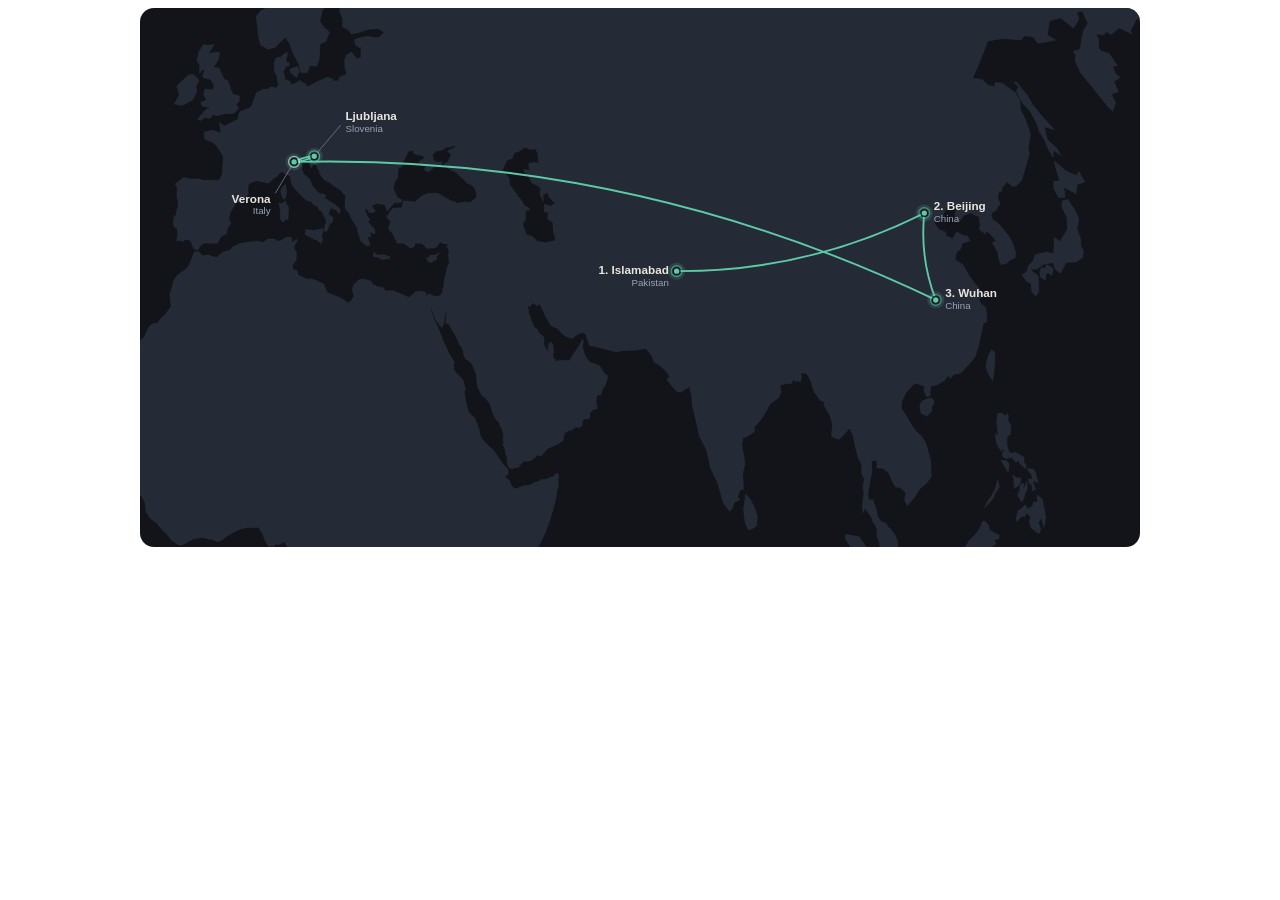
==== commit 586a30bb: "Trajectory" ====
--- a/trajectory_web.html
+++ b/trajectory_web.html
@@ -1,201 +1,182 @@
-<!DOCTYPE html>
-<html lang="en">
-<head>
-<meta charset="utf-8"/>
-<meta name="viewport" content="width=device-width, initial-scale=1"/>
-<title>Research Trajectory</title>
+<!DOCTYPE html><html lang="en"><head><meta charset="utf-8"/>
+<meta name="viewport" content="width=device-width, initial-scale=1"/><title>Research Trajectory</title>
 <style>
-.trajectory-wrap{max-width:1000px;margin:0 auto;background:#12141A;border-radius:18px;overflow:hidden;box-shadow:0 8px 30px rgba(0,0,0,.35)}
-.trajectory-wrap svg{width:100%;height:auto;display:block}
-.cname{fill:#E8E6DD;font:600 15px/1.2 -apple-system,Segoe UI,Roboto,Helvetica,Arial,sans-serif}
-.csub{fill:#9AA3B2;font:400 12.5px/1.2 -apple-system,Segoe UI,Roboto,Helvetica,Arial,sans-serif}
-.leg{fill:none;stroke:#5DCAA5;stroke-width:2.4;stroke-linecap:round;stroke-dasharray:1;stroke-dashoffset:1;animation:draw 0.9s ease forwards}
-.city{opacity:0;animation:fade .5s ease forwards}
-@keyframes draw{to{stroke-dashoffset:0}}
-@keyframes fade{to{opacity:1}}
-@media (prefers-reduced-motion: reduce){.leg{animation:none;stroke-dashoffset:0} .city{animation:none;opacity:1}}
-</style>
-</head>
-<body>
+ .trajectory-wrap{max-width:1000px;margin:0 auto;background:#12141A;line-height:0;border-radius:14px;overflow:hidden}
+ .trajectory-wrap svg{width:100%;height:auto;display:block}
+ .cname{fill:#E8E6DD;font:600 15px/1.2 -apple-system,Segoe UI,Roboto,Helvetica,Arial,sans-serif}
+ .csub{fill:#9AA3B2;font:400 12.5px/1.2 -apple-system,Segoe UI,Roboto,Helvetica,Arial,sans-serif}
+ .leg{fill:none;stroke:#5DCAA5;stroke-width:2.4;stroke-linecap:round;
+   stroke-dasharray:1;stroke-dashoffset:1;animation:draw 0.9s ease forwards}
+ .city{opacity:0;animation:fade .5s ease forwards}
+ @keyframes draw{to{stroke-dashoffset:0}}
+ @keyframes fade{to{opacity:1}}
+ @media (prefers-reduced-motion: reduce){.leg{animation:none;stroke-dashoffset:0} .city{animation:none;opacity:1}}
+</style></head><body>
 <div class="trajectory-wrap">
-<svg id="traj" viewBox="0 0 1280 694" xmlns="http://www.w3.org/2000/svg" role="img" aria-label="Academic journey: Islamabad, Beijing, Wuhan, Verona, Ljubljana, and back to Verona">
-<defs><radialGradient id="vig" cx="50%" cy="50%" r="72%"><stop offset="55%" stop-color="#12141A" stop-opacity="0"/><stop offset="100%" stop-color="#08090C" stop-opacity="0.55"/></radialGradient></defs>
-<g><path d="M-170.5,1599.5 L-169.7,1603.6 L-169.0,1607.1 L-180.1,1606.1 L-190.9,1606.5 L-198.8,1603.9 L-199.0,1603.6 L-203.3,1601.3 L-191.8,1601.6 L-180.5,1602.4 L-178.7,1599.1 L-177.6,1596.2 L-170.5,1599.5Z" fill="#242A36" stroke="none" stroke-width="0.4"/>
-<path d="M-678.8,1595.1 L-686.9,1596.3 L-697.8,1593.4 L-705.0,1590.4 L-706.0,1589.9 L-712.6,1587.6 L-713.8,1584.5 L-702.4,1585.8 L-693.6,1588.5 L-685.5,1591.4 L-678.8,1595.1Z" fill="#242A36" stroke="none" stroke-width="0.4"/>
-<path d="M-104.6,1583.0 L-96.8,1586.7 L-92.7,1591.7 L-90.7,1595.3 L-88.8,1599.4 L-95.5,1601.9 L-102.8,1604.0 L-111.2,1605.8 L-120.9,1607.3 L-132.9,1606.9 L-140.8,1604.3 L-141.7,1601.0 L-132.0,1598.8 L-129.0,1596.1 L-127.4,1592.6 L-126.5,1589.5 L-124.6,1586.5 L-122.7,1583.0 L-120.1,1583.0 L-113.1,1581.2 L-104.6,1583.0Z" fill="#242A36" stroke="none" stroke-width="0.4"/>
-<path d="M-536.0,1542.5 L-527.7,1543.9 L-522.5,1542.3 L-522.9,1545.5 L-526.1,1547.9 L-534.3,1547.2 L-542.5,1543.9 L-543.9,1540.8 L-536.0,1542.5Z" fill="#242A36" stroke="none" stroke-width="0.4"/>
-<path d="M-560.0,1542.3 L-548.5,1545.9 L-552.0,1545.5 L-559.9,1544.6 L-569.7,1542.1 L-567.4,1540.1 L-560.0,1542.3Z" fill="#242A36" stroke="none" stroke-width="0.4"/>
-<path d="M-423.7,1527.8 L-416.7,1529.1 L-411.3,1528.0 L-404.6,1533.3 L-409.4,1532.6 L-416.0,1533.0 L-423.1,1532.6 L-430.2,1533.2 L-437.1,1531.3 L-442.6,1527.5 L-440.2,1525.8 L-432.3,1527.1 L-423.7,1527.8Z" fill="#242A36" stroke="none" stroke-width="0.4"/>
-<path d="M-257.1,1518.6 L-254.6,1522.9 L-254.0,1526.6 L-253.9,1530.1 L-259.9,1531.3 L-265.2,1533.2 L-272.6,1533.0 L-271.6,1529.3 L-277.6,1530.6 L-283.2,1531.9 L-288.8,1529.1 L-291.0,1525.3 L-286.6,1521.6 L-283.3,1520.4 L-276.6,1520.8 L-277.1,1516.0 L-278.4,1512.4 L-281.9,1504.7 L-280.6,1500.1 L-275.9,1498.6 L-271.4,1502.2 L-268.5,1505.8 L-264.2,1510.1 L-260.6,1514.3 L-257.1,1518.6Z" fill="#242A36" stroke="none" stroke-width="0.4"/>
-<path d="M-707.1,1633.2 L-706.7,1633.2 L-711.9,1629.6 L-698.5,1631.6 L-698.5,1631.4 L-698.5,1630.8 L-698.6,1630.2 L-698.6,1629.6 L-698.6,1629.3 L-697.9,1629.3 L-697.1,1629.4 L-683.8,1632.1 L-684.3,1629.4 L-684.2,1629.1 L-673.0,1627.9 L-665.0,1629.4 L-661.0,1630.2 L-648.9,1632.3 L-631.9,1633.9 L-616.8,1635.7 L-595.6,1637.1 L-586.3,1635.5 L-564.0,1636.7 L-548.5,1638.4 L-540.5,1636.8 L-531.4,1635.2 L-536.5,1632.3 L-555.4,1632.1 L-573.6,1630.6 L-582.8,1628.1 L-598.3,1626.6 L-603.5,1623.6 L-607.0,1620.7 L-610.0,1618.0 L-616.1,1615.0 L-627.7,1613.0 L-635.8,1610.3 L-647.4,1607.9 L-634.6,1608.4 L-625.1,1607.2 L-613.9,1609.7 L-608.6,1607.5 L-604.7,1604.6 L-604.5,1601.9 L-610.9,1598.6 L-620.5,1596.4 L-631.2,1594.0 L-642.3,1593.5 L-653.1,1592.4 L-664.1,1591.6 L-671.7,1588.5 L-681.9,1585.8 L-689.9,1582.8 L-704.3,1573.0 L-700.6,1573.9 L-692.4,1576.6 L-684.9,1575.7 L-678.1,1574.5 L-669.1,1578.3 L-661.9,1577.4 L-657.2,1575.6 L-653.4,1573.2 L-650.9,1570.3 L-643.9,1569.4 L-647.8,1566.1 L-653.4,1562.8 L-655.3,1559.6 L-650.0,1558.0 L-643.7,1561.0 L-637.3,1559.3 L-633.5,1557.0 L-626.0,1556.8 L-619.6,1555.9 L-614.5,1553.8 L-610.6,1551.8 L-605.9,1549.8 L-601.1,1550.4 L-596.7,1551.1 L-589.8,1549.8 L-581.1,1551.4 L-573.8,1551.3 L-567.8,1550.0 L-559.7,1550.9 L-550.8,1551.8 L-543.5,1551.4 L-535.5,1551.6 L-527.3,1551.8 L-520.2,1551.4 L-516.9,1548.8 L-511.5,1547.3 L-503.0,1549.3 L-497.8,1547.7 L-494.5,1544.4 L-488.7,1547.3 L-484.2,1550.6 L-478.2,1553.6 L-474.8,1550.9 L-465.6,1554.3 L-457.5,1555.4 L-449.3,1557.8 L-442.1,1557.3 L-436.4,1555.7 L-428.1,1556.1 L-419.8,1557.3 L-411.3,1558.9 L-411.3,1555.0 L-417.0,1552.0 L-422.0,1548.8 L-429.5,1548.0 L-435.1,1544.6 L-438.7,1541.2 L-445.5,1534.2 L-440.4,1535.5 L-432.8,1536.1 L-426.0,1535.5 L-418.5,1537.0 L-411.0,1539.7 L-406.5,1543.0 L-398.7,1543.5 L-392.5,1542.3 L-386.1,1540.5 L-380.0,1539.4 L-373.0,1541.5 L-366.2,1540.8 L-365.7,1533.7 L-358.7,1537.9 L-351.4,1539.5 L-345.0,1538.6 L-338.4,1542.3 L-330.9,1542.6 L-323.7,1543.7 L-316.0,1545.7 L-313.6,1542.3 L-313.3,1539.0 L-305.8,1542.6 L-298.7,1541.7 L-292.1,1543.7 L-286.7,1546.8 L-279.9,1545.9 L-275.3,1543.9 L-270.9,1541.5 L-264.8,1540.3 L-257.6,1539.2 L-251.1,1537.9 L-246.7,1535.9 L-244.7,1533.0 L-245.2,1528.9 L-247.6,1525.0 L-250.9,1521.3 L-254.5,1517.6 L-257.9,1513.9 L-260.8,1510.5 L-262.7,1506.7 L-263.7,1502.9 L-262.5,1499.3 L-261.9,1495.3 L-262.4,1491.5 L-265.2,1487.3 L-267.4,1483.4 L-266.2,1479.0 L-264.1,1476.1 L-261.6,1472.4 L-258.7,1469.2 L-255.0,1466.3 L-254.1,1462.0 L-251.8,1459.2 L-248.9,1456.7 L-243.3,1456.1 L-240.6,1452.9 L-237.0,1450.9 L-232.4,1449.7 L-228.8,1447.2 L-226.3,1444.0 L-221.9,1442.8 L-217.6,1445.4 L-218.8,1448.7 L-224.1,1451.7 L-226.0,1453.9 L-231.0,1452.3 L-235.6,1453.3 L-239.0,1455.7 L-242.5,1458.2 L-244.5,1461.2 L-243.9,1465.1 L-242.3,1468.8 L-238.4,1472.2 L-241.6,1474.5 L-246.9,1475.3 L-249.0,1478.6 L-251.3,1481.7 L-253.4,1485.9 L-252.9,1489.6 L-249.4,1493.6 L-245.1,1496.6 L-239.5,1498.9 L-233.9,1502.0 L-230.1,1505.8 L-227.5,1509.4 L-224.4,1513.1 L-220.5,1516.3 L-217.5,1519.8 L-213.2,1528.5 L-210.2,1532.0 L-208.3,1535.7 L-205.0,1539.4 L-203.7,1544.3 L-205.1,1548.0 L-207.0,1551.1 L-213.6,1552.3 L-214.6,1555.5 L-216.5,1558.6 L-222.9,1561.9 L-229.3,1563.3 L-235.0,1565.2 L-241.2,1567.1 L-243.5,1570.8 L-251.8,1571.1 L-261.3,1570.8 L-269.2,1571.5 L-278.1,1571.5 L-274.4,1574.9 L-265.4,1576.4 L-258.1,1578.8 L-253.0,1581.8 L-257.1,1584.5 L-266.6,1583.7 L-272.6,1585.8 L-270.5,1589.3 L-268.5,1592.5 L-260.6,1595.3 L-257.3,1598.3 L-248.8,1601.3 L-237.3,1602.5 L-226.7,1604.7 L-217.9,1607.2 L-207.1,1609.6 L-194.0,1610.8 L-180.6,1612.8 L-170.8,1615.0 L-160.0,1617.5 L-153.0,1620.8 L-148.8,1623.4 L-144.7,1621.0 L-138.2,1618.9 L-131.1,1616.6 L-122.1,1614.7 L-114.5,1612.7 L-102.4,1612.5 L-89.9,1613.6 L-79.2,1615.3 L-77.5,1612.1 L-71.7,1609.9 L-59.3,1609.7 L-50.1,1608.1 L-41.4,1606.4 L-31.4,1605.3 L-20.8,1603.9 L-13.7,1601.9 L-18.0,1599.1 L-20.9,1596.2 L-21.8,1593.2 L-31.6,1593.5 L-41.6,1594.8 L-51.6,1594.8 L-54.0,1591.7 L-55.2,1585.5 L-53.4,1583.7 L-46.6,1581.7 L-38.4,1579.6 L-32.7,1577.1 L-27.0,1574.5 L-23.0,1571.1 L-16.1,1569.6 L-9.2,1568.4 L-5.7,1567.7 L2.4,1567.3 L10.0,1566.1 L16.3,1564.3 L22.4,1562.2 L28.0,1560.1 L35.1,1557.3 L39.5,1554.3 L44.3,1551.6 L45.5,1548.0 L39.5,1545.9 L41.0,1542.1 L44.3,1539.2 L49.8,1537.4 L55.7,1535.2 L61.1,1532.2 L65.2,1528.5 L67.6,1524.1 L71.5,1521.5 L78.2,1522.1 L81.2,1525.2 L87.9,1525.6 L87.9,1522.1 L90.7,1518.4 L96.8,1519.3 L98.3,1522.8 L105.1,1523.4 L112.3,1521.7 L119.3,1520.6 L125.7,1521.1 L128.2,1525.0 L134.3,1521.9 L140.1,1520.2 L146.5,1518.9 L152.8,1517.6 L158.7,1515.4 L165.1,1513.9 L170.1,1511.8 L173.7,1508.4 L177.8,1510.9 L183.8,1509.5 L187.6,1514.0 L190.6,1517.4 L197.2,1515.5 L200.0,1511.8 L206.0,1509.2 L213.5,1509.7 L215.4,1513.3 L220.4,1509.7 L226.7,1508.6 L233.4,1508.2 L239.4,1508.4 L245.7,1509.5 L251.8,1510.1 L254.0,1513.3 L257.3,1516.1 L263.7,1514.4 L270.5,1514.0 L276.9,1514.0 L283.3,1513.9 L289.2,1512.6 L295.4,1511.4 L300.9,1508.8 L306.6,1507.1 L312.6,1506.1 L317.5,1503.5 L321.7,1498.2 L325.6,1494.9 L331.3,1496.5 L332.9,1499.9 L337.3,1502.2 L343.5,1501.4 L346.8,1504.8 L350.4,1507.3 L356.8,1505.0 L359.8,1500.8 L365.4,1499.1 L372.2,1495.9 L378.2,1494.6 L385.5,1492.6 L390.7,1490.5 L396.0,1488.2 L401.2,1486.1 L406.4,1487.3 L412.6,1483.8 L417.1,1481.1 L422.6,1481.3 L428.1,1479.0 L430.2,1475.5 L436.0,1472.7 L441.4,1470.8 L447.8,1469.2 L453.5,1468.5 L458.5,1469.0 L463.8,1470.0 L467.7,1472.7 L467.0,1477.0 L471.1,1480.3 L473.7,1483.0 L480.3,1484.2 L483.3,1486.9 L487.2,1489.6 L492.5,1490.2 L497.9,1488.2 L504.4,1484.2 L509.1,1486.3 L514.4,1487.5 L519.5,1488.6 L524.9,1489.4 L530.7,1489.4 L531.3,1499.5 L530.1,1502.0 L527.6,1506.3 L521.1,1508.8 L515.1,1512.4 L514.3,1516.1 L520.7,1515.9 L518.3,1519.7 L513.9,1523.2 L509.5,1527.1 L512.4,1530.0 L518.4,1531.0 L525.7,1529.3 L530.5,1525.6 L533.9,1522.1 L538.4,1519.1 L543.3,1516.3 L546.2,1512.9 L551.4,1508.2 L555.4,1507.3 L562.1,1506.9 L568.3,1505.8 L574.8,1504.2 L579.4,1500.5 L582.8,1496.8 L588.5,1493.2 L595.3,1490.7 L601.1,1488.8 L605.9,1485.5 L610.0,1483.8 L615.0,1482.3 L620.3,1483.2 L626.1,1482.3 L632.4,1481.1 L638.6,1481.7 L644.1,1479.0 L650.4,1472.4 L651.2,1475.1 L651.7,1479.7 L655.7,1481.7 L660.9,1482.5 L667.1,1481.3 L672.7,1482.1 L678.1,1482.3 L682.3,1481.3 L687.0,1481.9 L690.3,1484.0 L696.3,1482.6 L702.6,1482.6 L708.8,1481.3 L714.1,1482.6 L719.9,1479.3 L724.7,1476.1 L730.3,1473.3 L741.9,1465.9 L745.0,1467.3 L748.0,1470.0 L749.9,1473.5 L753.9,1479.5 L759.5,1479.7 L764.9,1479.7 L772.0,1478.6 L779.1,1477.2 L785.7,1474.5 L791.5,1471.6 L798.4,1471.2 L804.1,1469.0 L807.6,1471.0 L808.6,1474.1 L810.8,1477.2 L817.5,1476.8 L819.9,1479.3 L825.2,1481.9 L831.9,1482.8 L838.5,1482.1 L845.2,1479.0 L851.3,1475.9 L857.1,1475.1 L861.5,1476.4 L867.0,1477.4 L873.6,1475.9 L878.9,1475.9 L883.4,1476.8 L888.1,1477.8 L894.7,1476.1 L902.2,1474.5 L908.5,1474.1 L915.2,1474.1 L921.4,1473.1 L927.3,1472.4 L932.5,1467.5 L935.8,1463.4 L937.5,1466.1 L935.2,1470.6 L934.1,1474.7 L934.0,1478.0 L937.6,1479.7 L944.8,1479.2 L952.7,1479.0 L958.4,1478.4 L966.1,1478.4 L971.8,1478.2 L979.2,1478.6 L985.2,1479.3 L986.8,1482.5 L982.6,1486.1 L983.9,1489.0 L988.2,1491.3 L992.5,1493.8 L998.5,1495.5 L1005.0,1497.0 L1009.5,1498.6 L1015.8,1498.8 L1022.5,1495.5 L1025.2,1498.2 L1026.8,1501.2 L1029.7,1503.5 L1035.8,1504.4 L1041.3,1505.6 L1040.4,1509.4 L1044.7,1511.6 L1045.6,1515.0 L1050.4,1516.5 L1057.1,1516.3 L1062.7,1516.9 L1069.6,1516.7 L1075.6,1517.4 L1080.5,1518.7 L1084.0,1521.0 L1087.8,1522.8 L1088.7,1525.6 L1083.9,1529.3 L1077.2,1532.6 L1069.9,1536.8 L1064.2,1540.1 L1057.1,1543.9 L1048.3,1545.4 L1041.2,1548.6 L1031.9,1550.6 L1025.2,1554.1 L1017.4,1557.5 L1010.1,1560.3 L1003.3,1564.0 L997.9,1567.3 L992.3,1571.3 L988.2,1574.5 L986.6,1577.9 L983.4,1581.2 L981.7,1584.2 L989.7,1585.3 L986.4,1589.0 L975.3,1590.3 L964.9,1592.1 L954.7,1592.4 L943.5,1597.0 L936.9,1600.8 L930.1,1603.8 L922.8,1606.7 L925.2,1609.3 L922.4,1612.4 L921.7,1615.2 L923.2,1617.6 L925.6,1619.9 L928.4,1622.1 L934.9,1624.2 L930.2,1627.5 L940.5,1628.9 L940.2,1629.4 L939.2,1631.3 L956.1,1629.7 L961.8,1631.7 L-707.1,1633.2Z" fill="#242A36" stroke="none" stroke-width="0.4"/>
-<path d="M-312.6,1343.6 L-302.4,1350.1 L-292.6,1352.8 L-294.0,1358.2 L-300.0,1358.7 L-304.4,1355.0 L-305.3,1359.3 L-309.9,1362.6 L-317.2,1361.4 L-322.9,1358.2 L-330.1,1356.6 L-340.0,1350.6 L-348.3,1344.8 L-360.9,1332.6 L-354.8,1334.9 L-343.6,1342.2 L-333.8,1346.1 L-331.8,1341.1 L-331.8,1333.6 L-326.9,1329.1 L-321.9,1330.4 L-318.0,1335.5 L-312.6,1343.6Z" fill="#242A36" stroke="none" stroke-width="0.4"/>
-<path d="M-259.3,1313.6 L-252.9,1318.5 L-254.1,1322.4 L-262.2,1325.6 L-266.1,1321.8 L-270.6,1326.7 L-275.0,1321.8 L-268.6,1315.2 L-262.3,1318.0 L-259.3,1313.6Z" fill="#242A36" stroke="none" stroke-width="0.4"/>
-<path d="M600.0,1298.2 L589.5,1298.9 L590.8,1293.0 L592.9,1288.5 L593.9,1286.2 L597.4,1289.7 L603.4,1291.1 L603.1,1293.2 L600.0,1298.2Z" fill="#242A36" stroke="none" stroke-width="0.4"/>
-<path d="M1148.8,1197.8 L1154.0,1201.8 L1158.4,1200.2 L1164.8,1198.0 L1168.7,1198.8 L1163.5,1212.3 L1159.5,1216.2 L1154.8,1225.3 L1153.7,1222.2 L1145.5,1230.1 L1144.3,1229.5 L1140.2,1229.2 L1140.1,1219.5 L1142.3,1212.0 L1142.3,1202.0 L1144.6,1196.8 L1148.8,1197.8Z" fill="#242A36" stroke="none" stroke-width="0.4"/>
-<path d="M1341.7,1199.3 L1341.1,1204.0 L1348.3,1199.4 L1348.0,1204.2 L1345.6,1209.0 L1340.4,1214.2 L1331.6,1222.6 L1325.8,1227.2 L1325.5,1232.6 L1320.1,1232.7 L1312.0,1237.0 L1306.2,1244.4 L1296.2,1255.8 L1288.1,1260.8 L1282.9,1264.0 L1276.8,1263.8 L1274.4,1260.1 L1267.4,1259.3 L1268.4,1255.2 L1276.5,1246.8 L1290.9,1235.7 L1296.5,1233.5 L1303.6,1229.2 L1312.6,1223.3 L1319.7,1217.4 L1326.9,1208.9 L1331.0,1206.1 L1335.1,1199.7 L1342.5,1194.4 L1341.7,1199.3Z" fill="#242A36" stroke="none" stroke-width="0.4"/>
-<path d="M1377.4,1144.8 L1377.5,1156.9 L1380.9,1149.0 L1382.8,1152.2 L1380.1,1160.8 L1384.2,1164.6 L1388.6,1165.5 L1394.6,1161.1 L1397.6,1162.4 L1391.3,1172.6 L1386.0,1179.3 L1380.7,1179.0 L1377.2,1182.5 L1375.6,1187.4 L1373.5,1189.5 L1367.9,1195.7 L1360.6,1203.5 L1353.0,1208.0 L1353.3,1205.1 L1351.2,1203.4 L1359.7,1194.0 L1360.4,1187.7 L1355.0,1183.2 L1357.1,1179.0 L1364.0,1175.1 L1369.1,1166.2 L1372.0,1158.8 L1372.4,1151.1 L1373.5,1149.1 L1372.1,1144.4 L1370.6,1134.2 L1370.8,1126.1 L1373.8,1125.2 L1375.2,1131.6 L1379.6,1134.6 L1377.4,1144.8Z" fill="#242A36" stroke="none" stroke-width="0.4"/>
-<path d="M1374.5,983.8 L1371.1,986.5 L1367.7,983.4 L1363.5,978.2 L1360.1,972.2 L1356.9,964.1 L1356.7,960.2 L1359.8,960.3 L1363.2,964.2 L1365.7,968.1 L1367.3,971.4 L1371.9,978.5 L1374.5,983.8Z" fill="#242A36" stroke="none" stroke-width="0.4"/>
-<path d="M1470.6,928.4 L1472.6,931.7 L1470.1,937.7 L1465.2,939.3 L1461.3,937.9 L1461.6,932.8 L1465.3,928.9 L1468.4,930.3 L1470.6,928.4Z" fill="#242A36" stroke="none" stroke-width="0.4"/>
-<path d="M-1225.7,919.4 L1479.2,922.2 L1474.0,924.6 L1473.8,920.4 L1478.0,918.0 L1480.5,917.4 L-1226.7,913.8 L-1225.2,913.3 L-1225.2,918.8 L-1225.7,919.4Z" fill="#242A36" stroke="none" stroke-width="0.4"/>
-<path d="M1393.2,918.4 L1390.5,919.9 L1388.8,914.9 L1389.6,911.8 L1393.2,918.4Z" fill="#242A36" stroke="none" stroke-width="0.4"/>
-<path d="M1390.6,900.8 L1390.3,910.1 L1388.5,908.6 L1386.8,909.2 L1386.3,906.1 L1387.5,897.3 L1390.6,900.8Z" fill="#242A36" stroke="none" stroke-width="0.4"/>
-<path d="M507.9,885.0 L508.5,898.8 L510.2,904.2 L509.2,909.7 L507.7,913.1 L505.5,906.3 L503.9,909.7 L504.9,918.2 L504.0,923.1 L501.8,925.7 L500.8,935.4 L497.0,948.8 L492.4,964.6 L486.4,986.4 L482.4,1002.4 L478.1,1015.8 L471.9,1018.5 L465.0,1023.3 L461.0,1020.4 L455.4,1016.3 L453.8,1010.2 L454.0,1000.0 L452.0,990.9 L451.8,982.6 L453.6,974.3 L457.2,972.3 L457.4,968.5 L461.5,959.8 L462.6,952.5 L461.1,947.0 L460.1,939.8 L460.0,929.2 L462.9,922.8 L464.2,915.5 L468.0,915.1 L472.3,912.7 L475.2,910.7 L478.5,910.5 L483.1,904.0 L489.6,896.9 L492.1,891.2 L491.3,886.3 L494.5,887.6 L499.0,879.7 L499.4,872.8 L502.1,867.7 L504.5,872.6 L506.3,877.5 L507.9,885.0Z" fill="#242A36" stroke="none" stroke-width="0.4"/>
-<path d="M1214.6,887.4 L1216.2,896.4 L1221.6,892.1 L1223.5,896.9 L1226.5,901.4 L1225.0,906.5 L1225.2,916.3 L1225.5,922.0 L1227.2,923.4 L1227.6,933.2 L1225.9,939.2 L1227.0,947.0 L1234.1,953.0 L1238.4,958.4 L1242.5,963.4 L1240.9,966.2 L1243.8,973.4 L1244.1,985.9 L1247.6,983.3 L1249.6,988.3 L1251.8,986.6 L1250.4,998.7 L1254.1,1005.8 L1256.5,1010.2 L1260.0,1019.5 L1259.8,1028.8 L1258.3,1035.3 L1255.9,1042.4 L1256.7,1052.2 L1253.5,1062.4 L1250.6,1067.8 L1245.6,1078.0 L1243.8,1084.6 L1239.8,1092.9 L1233.3,1103.3 L1226.1,1109.0 L1220.5,1117.9 L1216.1,1123.6 L1210.6,1133.5 L1205.8,1139.2 L1201.0,1147.8 L1197.2,1155.7 L1196.2,1159.3 L1190.6,1163.3 L1182.5,1163.7 L1174.2,1168.4 L1169.3,1172.9 L1163.1,1177.8 L1159.2,1172.7 L1155.6,1170.7 L1158.9,1164.7 L1154.2,1166.9 L1145.0,1175.2 L1140.0,1172.1 L1136.6,1170.3 L1132.9,1169.5 L1127.2,1166.1 L1125.1,1159.1 L1126.8,1150.4 L1127.1,1144.6 L1125.1,1139.9 L1118.7,1138.5 L1122.8,1133.0 L1123.8,1124.4 L1117.7,1132.4 L1110.7,1134.5 L1116.5,1128.1 L1119.6,1121.5 L1124.1,1115.9 L1126.1,1107.4 L1117.3,1117.2 L1111.6,1121.1 L1106.0,1130.2 L1101.9,1125.5 L1103.9,1119.4 L1101.9,1111.1 L1099.3,1106.8 L1101.4,1104.1 L1094.1,1097.1 L1089.1,1096.8 L1083.6,1091.2 L1070.3,1092.3 L1059.8,1096.4 L1050.6,1100.2 L1043.8,1099.5 L1034.6,1105.4 L1027.6,1108.1 L1024.6,1114.1 L1020.7,1118.7 L1014.5,1119.0 L1009.7,1120.0 L1003.9,1118.0 L998.4,1119.2 L993.3,1119.7 L987.3,1125.9 L985.4,1125.4 L980.9,1128.6 L976.5,1132.2 L971.3,1131.8 L966.5,1131.8 L960.8,1124.5 L957.5,1122.3 L959.4,1115.7 L963.4,1114.1 L965.2,1111.5 L966.0,1107.4 L968.9,1099.4 L969.7,1092.6 L968.6,1080.9 L968.9,1074.3 L970.6,1067.8 L969.3,1060.3 L969.8,1056.9 L967.5,1052.3 L968.4,1043.3 L966.0,1034.2 L965.9,1029.3 L968.2,1034.3 L967.8,1023.6 L970.8,1026.9 L972.2,1031.4 L973.1,1025.5 L971.1,1016.4 L971.1,1012.8 L970.0,1009.3 L971.9,1002.7 L973.9,999.9 L975.9,994.1 L976.2,987.4 L980.6,979.1 L979.8,987.9 L984.2,980.0 L990.9,976.1 L995.3,971.2 L1001.6,967.0 L1005.1,966.1 L1007.0,967.5 L1013.5,963.2 L1018.3,962.0 L1019.8,959.5 L1021.9,958.4 L1026.0,958.7 L1034.4,955.3 L1039.2,950.2 L1042.0,944.1 L1047.2,938.3 L1048.2,933.7 L1049.2,927.4 L1055.8,917.7 L1057.6,927.6 L1061.2,925.3 L1059.2,919.9 L1062.2,914.3 L1065.2,916.8 L1067.2,908.1 L1072.0,902.4 L1074.4,897.9 L1078.4,896.0 L1078.9,892.8 L1082.1,894.1 L1082.5,891.2 L1086.0,889.6 L1089.8,888.0 L1094.8,893.3 L1098.2,900.1 L1102.9,900.1 L1107.6,901.2 L1106.8,894.9 L1111.4,885.8 L1115.2,882.7 L1114.3,879.9 L1118.3,873.3 L1123.2,869.3 L1127.0,870.7 L1133.6,868.5 L1134.0,862.7 L1128.8,858.9 L1133.0,857.2 L1137.7,860.1 L1141.3,864.8 L1147.4,867.7 L1149.7,866.5 L1154.0,870.1 L1158.8,866.8 L1161.5,867.8 L1163.5,865.6 L1166.4,871.2 L1163.7,877.4 L1160.4,882.0 L1157.7,882.4 L1158.1,887.0 L1155.2,892.7 L1151.8,898.3 L1151.9,901.5 L1157.1,907.9 L1162.4,911.6 L1165.8,915.5 L1170.2,922.3 L1172.4,922.3 L1175.9,925.2 L1176.5,928.8 L1183.1,932.7 L1188.6,928.7 L1191.0,922.6 L1193.3,917.5 L1195.1,911.2 L1198.7,902.1 L1198.3,896.5 L1199.3,893.2 L1199.2,886.6 L1201.3,878.0 L1203.0,875.7 L1202.2,871.9 L1204.7,865.8 L1206.8,859.5 L1207.3,856.3 L1210.5,852.0 L1212.1,857.6 L1211.9,864.7 L1213.7,866.1 L1213.4,870.9 L1215.5,876.8 L1215.4,883.3 L1214.6,887.4Z" fill="#242A36" stroke="none" stroke-width="0.4"/>
-<path d="M1359.4,849.8 L1361.1,853.8 L1355.9,853.7 L1353.7,846.7 L1358.0,849.4 L1359.4,849.8Z" fill="#242A36" stroke="none" stroke-width="0.4"/>
-<path d="M1045.5,847.0 L1042.3,847.3 L1032.8,839.2 L1040.1,837.0 L1043.8,840.5 L1046.2,844.0 L1045.5,847.0Z" fill="#242A36" stroke="none" stroke-width="0.4"/>
-<path d="M1350.5,842.8 L1347.6,843.1 L1343.0,842.0 L1341.6,840.2 L1342.5,835.6 L1347.3,837.4 L1349.6,839.8 L1350.5,842.8Z" fill="#242A36" stroke="none" stroke-width="0.4"/>
-<path d="M1357.1,839.7 L1355.8,841.8 L1351.1,831.9 L1350.1,825.1 L1352.7,825.1 L1354.6,834.2 L1357.1,839.7Z" fill="#242A36" stroke="none" stroke-width="0.4"/>
-<path d="M1073.9,845.9 L1067.2,848.4 L1066.4,847.0 L1067.4,843.2 L1071.1,836.2 L1079.0,831.6 L1080.0,828.9 L1086.7,826.4 L1092.1,826.0 L1094.5,824.5 L1097.3,826.0 L1094.3,829.1 L1086.1,834.1 L1079.5,837.4 L1073.9,845.9Z" fill="#242A36" stroke="none" stroke-width="0.4"/>
-<path d="M1025.8,822.5 L1028.4,825.6 L1033.1,824.6 L1034.7,829.5 L1025.8,831.8 L1020.4,833.3 L1016.3,833.2 L1019.3,826.7 L1023.5,826.6 L1025.8,822.5Z" fill="#242A36" stroke="none" stroke-width="0.4"/>
-<path d="M1063.8,822.5 L1062.3,828.9 L1050.7,832.1 L1040.7,830.7 L1040.9,826.5 L1047.1,824.1 L1051.7,827.6 L1056.8,826.7 L1063.8,822.5Z" fill="#242A36" stroke="none" stroke-width="0.4"/>
-<path d="M1344.7,825.3 L1344.8,827.6 L1339.3,822.7 L1335.4,818.6 L1332.9,814.8 L1334.1,813.6 L1337.4,816.4 L1343.2,821.7 L1344.7,825.3Z" fill="#242A36" stroke="none" stroke-width="0.4"/>
-<path d="M1327.8,814.0 L1326.2,814.6 L1323.1,812.0 L1320.3,807.3 L1320.8,805.4 L1325.0,810.2 L1327.8,814.0Z" fill="#242A36" stroke="none" stroke-width="0.4"/>
-<path d="M956.0,807.5 L970.6,808.6 L972.5,803.9 L986.3,809.4 L988.7,816.8 L1000.0,818.9 L1008.9,825.7 L1000.0,830.0 L991.9,825.4 L985.0,825.7 L977.2,824.9 L970.2,822.8 L961.6,818.5 L956.1,817.3 L952.8,818.8 L939.2,814.1 L938.1,809.1 L931.2,808.3 L936.9,797.4 L946.1,798.0 L952.0,802.5 L955.2,803.4 L956.0,807.5Z" fill="#242A36" stroke="none" stroke-width="0.4"/>
-<path d="M1155.0,801.0 L1150.7,808.8 L1150.4,800.2 L1151.9,796.1 L1153.7,792.2 L1155.3,795.5 L1155.0,801.0Z" fill="#242A36" stroke="none" stroke-width="0.4"/>
-<path d="M1315.6,807.9 L1313.4,809.1 L1310.4,804.7 L1307.5,797.4 L1306.3,788.7 L1307.4,787.6 L1308.1,791.0 L1310.2,793.6 L1313.5,800.9 L1316.9,804.7 L1315.6,807.9Z" fill="#242A36" stroke="none" stroke-width="0.4"/>
-<path d="M1286.8,792.6 L1282.8,793.5 L1281.4,796.7 L1277.1,799.5 L1273.1,802.2 L1269.0,802.2 L1262.9,798.9 L1258.8,795.7 L1259.6,792.1 L1266.3,793.8 L1270.5,792.9 L1272.0,787.4 L1273.1,787.1 L1273.5,793.2 L1277.9,792.3 L1280.2,788.4 L1284.7,784.3 L1284.1,777.6 L1288.7,777.4 L1290.1,779.3 L1289.7,785.6 L1286.8,792.6Z" fill="#242A36" stroke="none" stroke-width="0.4"/>
-<path d="M1099.3,769.5 L1096.3,773.3 L1091.1,771.2 L1089.8,766.3 L1097.5,765.7 L1099.3,769.5Z" fill="#242A36" stroke="none" stroke-width="0.4"/>
-<path d="M1124.0,765.3 L1126.5,774.1 L1120.2,769.3 L1113.9,768.4 L1109.5,769.2 L1104.3,768.7 L1106.2,762.5 L1115.7,762.0 L1124.0,765.3Z" fill="#242A36" stroke="none" stroke-width="0.4"/>
-<path d="M1296.2,781.4 L1293.7,784.4 L1292.5,777.7 L1290.9,773.3 L1287.6,769.5 L1283.4,764.7 L1278.0,761.3 L1280.2,758.5 L1284.2,761.7 L1286.7,764.3 L1289.8,767.0 L1292.7,771.8 L1295.5,775.5 L1296.2,781.4Z" fill="#242A36" stroke="none" stroke-width="0.4"/>
-<path d="M1152.3,743.1 L1154.2,761.6 L1161.9,768.5 L1168.5,756.3 L1177.4,749.4 L1184.2,749.4 L1190.6,753.4 L1196.2,757.5 L1204.4,759.7 L1217.4,767.6 L1231.2,774.1 L1236.3,780.0 L1240.3,785.7 L1241.2,792.5 L1253.4,799.5 L1255.0,805.6 L1247.9,806.8 L1249.1,814.4 L1255.3,821.9 L1259.3,834.1 L1263.7,833.7 L1263.0,838.8 L1268.7,840.7 L1266.2,842.8 L1273.8,847.7 L1272.6,851.0 L1267.5,851.8 L1265.9,848.8 L1259.6,847.5 L1252.0,845.8 L1246.8,838.5 L1243.0,832.2 L1239.8,822.2 L1230.3,817.2 L1223.6,820.5 L1218.7,824.2 L1219.0,832.7 L1212.7,836.6 L1208.6,834.7 L1200.8,834.2 L1194.8,824.8 L1187.2,822.5 L1185.1,825.8 L1175.4,826.1 L1179.3,816.8 L1184.3,813.6 L1183.0,801.2 L1179.8,791.6 L1165.5,781.9 L1159.2,781.0 L1148.2,770.4 L1145.7,776.0 L1142.8,777.0 L1141.2,772.8 L1141.3,767.8 L1135.6,762.2 L1143.9,758.1 L1149.3,758.3 L1148.8,755.3 L1137.6,755.3 L1134.7,748.5 L1127.9,746.3 L1124.7,740.7 L1135.0,737.9 L1138.9,734.2 L1151.2,738.9 L1152.3,743.1Z" fill="#242A36" stroke="none" stroke-width="0.4"/>
-<path d="M1084.4,713.7 L1078.4,725.1 L1072.6,727.3 L1065.3,725.0 L1052.6,725.6 L1045.9,727.3 L1044.8,735.9 L1051.6,746.1 L1055.7,740.9 L1070.0,737.0 L1069.4,742.3 L1066.0,740.6 L1062.7,747.3 L1055.9,751.7 L1062.8,766.4 L1061.3,770.3 L1067.8,783.5 L1067.4,791.0 L1063.2,794.4 L1060.4,790.4 L1064.4,781.0 L1056.8,785.4 L1055.0,782.3 L1056.1,777.8 L1050.8,771.1 L1051.7,760.0 L1046.5,763.5 L1046.8,776.8 L1046.5,793.2 L1041.6,794.8 L1038.5,791.5 L1041.1,780.9 L1040.2,769.9 L1037.0,769.8 L1034.8,762.0 L1038.1,754.5 L1039.3,745.4 L1043.2,728.2 L1044.8,723.5 L1051.2,715.0 L1057.2,718.4 L1066.8,720.0 L1075.6,719.5 L1083.1,711.2 L1084.4,713.7Z" fill="#242A36" stroke="none" stroke-width="0.4"/>
-<path d="M1110.7,717.0 L1110.4,727.0 L1106.5,725.9 L1105.3,732.8 L1108.4,738.9 L1106.3,740.3 L1103.2,733.0 L1100.9,718.4 L1102.4,709.3 L1104.8,705.1 L1105.5,711.4 L1110.0,712.4 L1110.7,717.0Z" fill="#242A36" stroke="none" stroke-width="0.4"/>
-<path d="M935.1,796.9 L926.7,797.1 L920.6,787.5 L911.1,778.2 L908.0,771.3 L902.4,762.0 L898.8,753.4 L893.1,737.4 L886.4,727.9 L884.1,718.0 L881.2,709.1 L874.3,701.9 L870.1,692.1 L864.3,685.8 L856.0,673.1 L855.1,667.3 L860.0,667.8 L871.9,670.0 L879.0,681.2 L885.0,688.9 L889.3,693.7 L896.8,706.0 L904.5,706.1 L911.0,714.0 L915.5,723.6 L921.3,728.8 L918.2,738.1 L922.6,742.1 L925.3,742.4 L926.5,750.3 L929.1,756.7 L934.7,757.7 L938.3,765.0 L936.0,779.2 L935.1,796.9Z" fill="#242A36" stroke="none" stroke-width="0.4"/>
-<path d="M1028.2,709.1 L1036.9,719.7 L1027.8,721.0 L1025.3,728.8 L1025.6,739.1 L1018.2,747.0 L1017.9,758.4 L1014.5,775.8 L1013.5,771.8 L1004.7,776.9 L1001.9,769.9 L996.5,769.3 L992.7,765.6 L983.6,769.7 L980.9,764.2 L975.9,764.8 L969.7,763.5 L968.7,748.2 L965.0,745.0 L961.3,735.2 L960.3,725.2 L961.1,714.6 L965.6,707.0 L971.2,710.9 L977.1,708.8 L978.4,699.1 L981.7,697.0 L990.8,694.5 L996.0,685.5 L999.5,678.2 L1002.4,674.0 L1008.7,667.7 L1014.2,659.7 L1017.6,650.8 L1020.7,650.8 L1024.9,656.6 L1025.4,661.5 L1030.6,664.7 L1037.1,668.1 L1036.7,672.6 L1031.6,673.2 L1033.2,678.8 L1027.7,682.7 L1023.6,693.0 L1029.4,703.8 L1028.2,709.1Z" fill="#242A36" stroke="none" stroke-width="0.4"/>
-<path d="M1090.0,633.8 L1091.3,641.4 L1092.1,647.8 L1090.1,658.2 L1086.6,646.6 L1083.4,652.4 L1086.3,660.8 L1084.3,666.2 L1075.1,659.5 L1072.5,651.3 L1074.5,645.8 L1069.4,640.4 L1067.3,645.2 L1063.7,644.7 L1058.4,651.1 L1057.0,647.7 L1059.4,638.1 L1064.0,634.9 L1067.8,630.6 L1070.9,635.8 L1076.5,632.6 L1077.3,627.5 L1082.7,627.2 L1081.6,618.4 L1088.2,623.8 L1089.2,629.5 L1090.0,633.8Z" fill="#242A36" stroke="none" stroke-width="0.4"/>
-<path d="M747.7,659.1 L741.2,661.7 L737.2,652.6 L735.3,636.2 L737.9,617.6 L743.5,624.0 L747.4,632.0 L751.5,644.0 L750.8,655.9 L747.7,659.1Z" fill="#242A36" stroke="none" stroke-width="0.4"/>
-<path d="M-333.0,614.4 L-339.4,615.6 L-340.7,614.6 L-338.4,611.4 L-338.4,606.9 L-334.0,605.4 L-332.4,605.8 L-333.0,614.4Z" fill="#242A36" stroke="none" stroke-width="0.4"/>
-<path d="M1070.3,612.4 L1067.9,616.2 L1066.0,623.4 L1063.9,626.8 L1058.6,618.9 L1060.0,615.8 L1061.6,612.6 L1061.9,605.5 L1066.0,604.9 L1065.4,612.6 L1070.1,601.5 L1070.3,612.4Z" fill="#242A36" stroke="none" stroke-width="0.4"/>
-<path d="M1029.5,623.4 L1020.1,634.3 L1023.3,626.3 L1028.3,619.2 L1032.3,611.3 L1035.4,599.9 L1037.5,609.3 L1032.9,615.6 L1029.5,623.4Z" fill="#242A36" stroke="none" stroke-width="0.4"/>
-<path d="M1052.8,594.0 L1057.7,597.5 L1062.5,597.5 L1062.8,602.3 L1059.7,607.1 L1055.1,610.6 L1054.4,605.3 L1054.5,599.4 L1052.8,594.0Z" fill="#242A36" stroke="none" stroke-width="0.4"/>
-<path d="M1079.9,590.9 L1083.2,603.7 L1077.1,600.6 L1077.6,604.5 L1080.0,611.5 L1076.6,614.1 L1075.7,606.0 L1073.3,605.4 L1071.6,598.5 L1076.1,599.4 L1075.6,595.1 L1070.2,586.3 L1077.4,586.6 L1079.9,590.9Z" fill="#242A36" stroke="none" stroke-width="0.4"/>
-<path d="M1048.9,580.5 L1047.8,590.4 L1044.0,584.7 L1039.3,575.9 L1045.8,576.4 L1048.9,580.5Z" fill="#242A36" stroke="none" stroke-width="0.4"/>
-<path d="M1039.8,518.2 L1044.9,521.4 L1046.8,518.5 L1047.9,521.4 L1047.3,526.1 L1051.0,534.3 L1050.2,543.9 L1046.3,547.7 L1046.2,556.9 L1048.9,566.1 L1053.0,567.3 L1056.2,566.0 L1066.3,572.3 L1066.2,578.5 L1069.0,581.3 L1068.7,586.6 L1062.3,581.0 L1058.9,574.9 L1057.4,579.2 L1051.9,572.3 L1045.1,574.0 L1041.1,571.5 L1041.0,566.7 L1043.1,563.8 L1040.5,561.2 L1040.0,565.3 L1035.5,558.7 L1033.9,553.7 L1032.3,542.7 L1035.7,546.5 L1034.3,528.5 L1035.3,518.1 L1039.8,518.2Z" fill="#242A36" stroke="none" stroke-width="0.4"/>
-<path d="M-363.0,521.3 L-365.1,524.2 L-370.8,524.2 L-375.2,524.6 L-375.3,519.6 L-374.0,518.0 L-367.9,518.0 L-364.2,519.0 L-363.0,521.3Z" fill="#242A36" stroke="none" stroke-width="0.4"/>
-<path d="M-448.3,525.5 L-450.7,527.4 L-454.8,525.5 L-458.7,521.4 L-457.5,518.7 L-454.3,517.9 L-452.6,518.3 L-447.7,519.4 L-443.9,522.1 L-443.0,525.2 L-448.3,525.5Z" fill="#242A36" stroke="none" stroke-width="0.4"/>
-<path d="M-413.8,502.5 L-407.5,504.3 L-406.4,502.3 L-400.5,502.4 L-396.3,505.3 L-394.4,505.0 L-393.4,509.1 L-389.2,508.9 L-389.8,512.3 L-386.4,512.7 L-383.1,516.9 L-386.3,521.6 L-389.6,519.1 L-393.1,519.6 L-395.6,519.0 L-397.1,521.1 L-400.0,521.8 L-400.9,519.0 L-403.5,520.7 L-407.2,528.6 L-409.0,526.7 L-409.1,523.4 L-413.9,521.5 L-417.5,522.3 L-422.0,521.5 L-425.7,523.6 L-429.4,520.0 L-428.5,516.3 L-421.7,517.9 L-416.1,518.8 L-413.2,516.3 L-416.2,511.3 L-415.7,506.9 L-420.3,505.1 L-418.3,502.0 L-413.8,502.5Z" fill="#242A36" stroke="none" stroke-width="0.4"/>
-<path d="M957.2,516.2 L951.4,521.7 L944.8,518.1 L943.3,508.2 L946.3,503.0 L954.0,499.8 L958.4,500.1 L960.6,504.5 L958.0,509.5 L957.2,516.2Z" fill="#242A36" stroke="none" stroke-width="0.4"/>
-<path d="M-1036.5,511.5 L-1038.0,513.4 L-1039.5,511.8 L-1038.7,508.6 L-1039.1,504.4 L-1038.5,503.1 L-1036.9,501.2 L-1036.9,499.0 L-1036.3,497.9 L-1035.8,498.1 L-1033.3,500.1 L-1032.1,501.1 L-1031.2,502.6 L-1030.1,506.6 L-1030.4,507.3 L-1033.8,509.7 L-1036.5,511.5Z" fill="#242A36" stroke="none" stroke-width="0.4"/>
-<path d="M-1037.0,493.6 L-1039.7,494.4 L-1040.5,492.0 L-1041.2,491.1 L-1041.1,490.3 L-1040.2,489.4 L-1037.7,490.5 L-1036.1,492.2 L-1037.0,493.6Z" fill="#242A36" stroke="none" stroke-width="0.4"/>
-<path d="M-1040.9,487.5 L-1041.4,488.7 L-1045.3,488.4 L-1044.4,487.0 L-1040.9,487.5Z" fill="#242A36" stroke="none" stroke-width="0.4"/>
-<path d="M-1047.2,485.8 L-1047.7,486.5 L-1048.2,486.3 L-1050.7,485.9 L-1051.1,483.3 L-1051.3,482.8 L-1049.0,481.3 L-1048.5,482.0 L-1047.2,485.8Z" fill="#242A36" stroke="none" stroke-width="0.4"/>
-<path d="M-1058.2,478.2 L-1059.3,479.3 L-1061.3,477.3 L-1060.8,476.4 L-1059.4,475.3 L-1057.7,475.5 L-1058.2,478.2Z" fill="#242A36" stroke="none" stroke-width="0.4"/>
-<path d="M-463.4,469.2 L-460.9,473.4 L-453.8,472.1 L-451.5,474.8 L-445.9,481.9 L-441.8,487.1 L-439.3,487.0 L-435.1,489.3 L-436.0,492.6 L-430.5,493.0 L-425.3,497.7 L-426.5,500.4 L-431.6,501.9 L-436.7,502.4 L-441.7,501.5 L-452.6,502.6 L-446.9,496.2 L-449.7,493.3 L-454.4,492.5 L-456.7,489.2 L-457.7,482.6 L-462.0,483.1 L-468.6,480.0 L-470.6,477.6 L-480.1,475.8 L-482.4,473.6 L-479.3,470.7 L-486.5,470.1 L-492.6,476.1 L-495.7,476.2 L-497.1,479.0 L-500.9,480.3 L-504.0,479.2 L-499.6,475.6 L-497.5,471.5 L-493.9,469.0 L-489.8,466.7 L-484.0,465.6 L-482.1,464.3 L-475.8,465.2 L-469.9,465.3 L-463.4,469.2Z" fill="#242A36" stroke="none" stroke-width="0.4"/>
-<path d="M-446.1,457.8 L-448.0,458.3 L-449.1,451.7 L-451.5,448.4 L-449.0,441.1 L-446.8,441.5 L-445.4,451.1 L-446.1,457.8Z" fill="#242A36" stroke="none" stroke-width="0.4"/>
-<path d="M1031.0,468.9 L1029.4,478.4 L1023.8,468.6 L1021.5,460.1 L1023.8,448.8 L1028.0,440.1 L1032.1,443.5 L1032.1,450.5 L1031.0,468.9Z" fill="#242A36" stroke="none" stroke-width="0.4"/>
-<path d="M-444.2,425.3 L-452.5,427.2 L-452.4,422.9 L-448.8,422.0 L-444.0,422.3 L-444.2,425.3Z" fill="#242A36" stroke="none" stroke-width="0.4"/>
-<path d="M-438.1,425.2 L-440.5,433.4 L-441.6,431.9 L-440.7,425.9 L-443.4,421.3 L-443.3,420.0 L-438.1,425.2Z" fill="#242A36" stroke="none" stroke-width="0.4"/>
-<path d="M1098.9,338.2 L1101.0,342.2 L1099.0,349.1 L1095.0,345.4 L1092.0,348.1 L1092.0,354.8 L1086.4,351.6 L1084.9,346.1 L1086.9,339.2 L1091.4,340.6 L1092.9,335.7 L1098.9,338.2Z" fill="#242A36" stroke="none" stroke-width="0.4"/>
-<path d="M377.0,320.7 L372.6,325.6 L373.3,327.8 L373.6,328.7 L366.5,333.4 L362.9,331.9 L360.9,327.3 L364.3,326.8 L364.8,326.8 L365.6,324.0 L370.8,324.1 L377.0,320.7Z" fill="#242A36" stroke="none" stroke-width="0.4"/>
-<path d="M299.1,320.3 L303.3,324.2 L308.8,323.5 L314.2,324.4 L314.1,326.4 L317.9,325.0 L317.3,328.4 L307.0,329.4 L306.9,327.4 L298.1,325.2 L299.1,320.3Z" fill="#242A36" stroke="none" stroke-width="0.4"/>
-<path d="M239.5,291.4 L237.3,300.4 L238.4,303.9 L237.2,309.8 L231.6,305.5 L227.9,304.3 L217.8,298.4 L218.6,292.6 L226.9,293.6 L234.1,292.4 L239.5,291.4Z" fill="#242A36" stroke="none" stroke-width="0.4"/>
-<path d="M193.9,257.4 L198.3,265.4 L197.7,280.5 L194.5,279.8 L191.7,283.6 L189.0,280.6 L188.4,266.8 L186.6,260.3 L190.5,260.9 L193.9,257.4Z" fill="#242A36" stroke="none" stroke-width="0.4"/>
-<path d="M1133.1,303.8 L1133.6,313.0 L1136.8,318.8 L1135.7,326.8 L1128.3,332.2 L1115.8,332.9 L1109.6,346.1 L1103.4,341.7 L1100.5,333.1 L1088.8,335.6 L1081.9,341.0 L1073.5,341.2 L1083.2,349.7 L1083.8,369.3 L1080.4,374.1 L1075.7,369.6 L1074.7,359.2 L1069.2,355.9 L1064.0,348.0 L1069.9,344.5 L1071.5,337.2 L1077.0,331.3 L1079.9,323.5 L1093.1,320.0 L1101.5,322.4 L1102.2,302.0 L1108.8,307.5 L1115.4,296.0 L1117.8,291.5 L1117.2,277.6 L1111.1,264.7 L1111.3,257.5 L1117.9,255.4 L1127.9,271.2 L1131.2,280.5 L1128.9,292.0 L1133.1,303.8Z" fill="#242A36" stroke="none" stroke-width="0.4"/>
-<path d="M196.1,246.6 L194.0,255.4 L190.7,253.1 L189.0,245.4 L190.2,241.2 L194.6,236.9 L196.1,246.6Z" fill="#242A36" stroke="none" stroke-width="0.4"/>
-<path d="M1122.3,223.7 L1128.2,226.1 L1131.0,221.3 L1138.1,234.0 L1129.2,237.1 L1127.8,248.4 L1113.6,240.6 L1114.9,253.1 L1107.2,253.2 L1101.7,242.0 L1101.5,233.2 L1108.7,232.6 L1103.9,216.9 L1102.1,208.2 L1115.4,219.9 L1122.3,223.7Z" fill="#242A36" stroke="none" stroke-width="0.4"/>
-<path d="M-304.4,196.9 L-299.8,198.4 L-293.4,198.1 L-297.7,202.7 L-300.4,203.5 L-308.1,198.7 L-309.0,195.0 L-305.7,191.5 L-304.4,196.9Z" fill="#242A36" stroke="none" stroke-width="0.4"/>
-<path d="M-285.8,168.4 L-289.1,168.6 L-297.1,165.1 L-302.1,159.9 L-299.6,159.0 L-291.4,161.7 L-285.6,166.4 L-285.8,168.4Z" fill="#242A36" stroke="none" stroke-width="0.4"/>
-<path d="M-703.2,175.0 L-707.3,176.6 L-716.2,171.5 L-716.5,167.6 L-720.7,163.7 L-720.5,160.5 L-726.5,158.5 L-726.3,152.5 L-724.5,150.0 L-718.7,152.4 L-715.3,154.1 L-709.6,155.2 L-709.0,159.1 L-708.1,164.3 L-703.4,168.9 L-703.2,175.0Z" fill="#242A36" stroke="none" stroke-width="0.4"/>
-<path d="M-244.2,150.9 L-250.6,160.6 L-245.5,156.8 L-241.4,159.2 L-244.6,163.1 L-239.2,166.1 L-235.6,163.4 L-229.6,166.8 L-233.2,175.0 L-228.1,173.1 L-228.3,179.0 L-227.4,185.9 L-232.0,195.8 L-235.2,196.2 L-239.3,194.1 L-236.2,184.9 L-237.8,183.5 L-247.4,193.2 L-251.4,192.8 L-245.7,187.5 L-251.7,184.8 L-259.1,185.5 L-272.1,185.1 L-272.5,181.8 L-267.5,177.9 L-269.9,174.9 L-262.8,168.2 L-252.3,150.6 L-246.8,144.3 L-240.3,140.5 L-237.3,141.0 L-239.2,144.0 L-244.2,150.9Z" fill="#242A36" stroke="none" stroke-width="0.4"/>
-<path d="M-735.3,114.2 L-728.6,113.4 L-737.0,125.7 L-735.7,134.5 L-738.3,134.5 L-739.8,129.5 L-739.6,124.5 L-741.2,121.1 L-739.9,116.3 L-737.6,112.8 L-735.3,114.2Z" fill="#242A36" stroke="none" stroke-width="0.4"/>
-<path d="M1085.3,150.2 L1102.1,169.8 L1090.3,166.2 L1094.1,182.3 L1106.1,193.7 L1109.6,201.6 L1101.3,194.8 L1100.8,203.5 L1095.2,194.1 L1090.9,183.2 L1084.2,171.1 L1081.6,162.8 L1074.3,148.0 L1064.7,137.2 L1057.2,122.3 L1060.4,117.3 L1055.0,112.2 L1057.0,110.7 L1062.8,117.9 L1070.9,128.4 L1076.6,139.1 L1085.3,150.2Z" fill="#242A36" stroke="none" stroke-width="0.4"/>
-<path d="M84.7,133.6 L72.8,140.1 L63.5,138.4 L69.3,127.0 L66.2,116.0 L75.4,107.5 L80.5,102.5 L85.9,102.0 L92.7,108.7 L89.0,116.1 L89.9,123.9 L84.7,133.6Z" fill="#242A36" stroke="none" stroke-width="0.4"/>
-<path d="M211.3,97.3 L207.8,106.0 L200.8,100.0 L199.7,95.5 L208.9,92.0 L211.3,97.3Z" fill="#242A36" stroke="none" stroke-width="0.4"/>
-<path d="M-846.6,81.2 L-855.6,85.3 L-857.1,82.5 L-854.7,77.6 L-846.4,73.8 L-841.9,72.2 L-838.2,72.9 L-837.7,76.2 L-846.6,81.2Z" fill="#242A36" stroke="none" stroke-width="0.4"/>
-<path d="M110.5,65.2 L103.5,76.6 L110.0,75.1 L117.0,75.2 L115.3,83.8 L109.4,93.4 L116.0,94.1 L122.2,107.9 L126.7,109.7 L130.7,122.0 L132.5,126.3 L140.5,128.4 L139.7,135.4 L136.4,138.6 L139.1,144.3 L133.1,150.0 L124.2,149.9 L112.9,153.0 L109.8,150.8 L105.3,156.0 L99.2,154.7 L94.4,158.9 L90.9,156.7 L100.8,145.1 L106.8,142.8 L96.5,140.9 L94.7,136.6 L101.6,133.2 L98.1,127.3 L99.5,120.2 L109.2,121.1 L110.2,114.8 L105.9,108.0 L98.0,106.1 L96.6,103.2 L99.0,98.4 L96.9,95.4 L93.4,100.5 L93.2,90.2 L90.1,84.8 L92.7,73.8 L97.9,65.2 L102.9,66.0 L110.5,65.2Z" fill="#242A36" stroke="none" stroke-width="0.4"/>
-<path d="M-904.8,51.8 L-909.9,53.4 L-912.5,51.5 L-914.1,48.6 L-906.5,46.9 L-902.3,47.8 L-904.8,51.8Z" fill="#242A36" stroke="none" stroke-width="0.4"/>
-<path d="M-356.8,28.5 L-361.3,33.9 L-363.7,33.1 L-364.1,30.0 L-363.5,29.3 L-360.0,26.2 L-357.5,26.4 L-356.8,28.5Z" fill="#242A36" stroke="none" stroke-width="0.4"/>
-<path d="M-370.6,22.9 L-380.1,28.5 L-384.4,28.3 L-384.6,25.5 L-378.0,20.8 L-369.7,20.9 L-370.6,22.9Z" fill="#242A36" stroke="none" stroke-width="0.4"/>
-<path d="M-909.6,12.0 L-907.6,13.9 L-902.9,12.8 L-900.4,15.5 L-895.5,16.9 L-897.0,18.0 L-903.4,20.1 L-906.2,17.9 L-906.9,16.1 L-912.7,16.7 L-913.4,15.8 L-909.6,12.0Z" fill="#242A36" stroke="none" stroke-width="0.4"/>
-<path d="M-377.3,-6.9 L-378.2,-2.5 L-374.5,-4.1 L-372.2,-1.4 L-367.2,2.0 L-361.7,5.2 L-363.2,10.0 L-358.4,9.2 L-355.5,12.5 L-362.2,15.7 L-370.6,13.3 L-372.0,8.7 L-380.3,14.1 L-391.3,19.4 L-390.8,13.4 L-399.4,14.4 L-391.9,9.4 L-387.5,1.5 L-381.2,-7.7 L-377.3,-6.9Z" fill="#242A36" stroke="none" stroke-width="0.4"/>
-<path d="M43.7,-14.9 L41.9,-8.4 L48.1,-1.6 L39.7,6.1 L21.7,13.0 L16.3,14.9 L8.5,13.4 L-8.1,10.2 L-1.6,5.7 L-14.1,0.8 L-3.3,-1.2 L-3.2,-4.1 L-15.4,-6.4 L-10.5,-12.9 L-1.4,-14.4 L7.1,-7.7 L16.7,-13.1 L23.9,-10.3 L34.0,-15.6 L43.7,-14.9Z" fill="#242A36" stroke="none" stroke-width="0.4"/>
-<path d="M-315.8,-21.7 L-322.6,-21.2 L-321.9,-26.0 L-317.0,-31.5 L-311.1,-32.9 L-307.7,-30.2 L-309.5,-26.0 L-310.7,-24.6 L-315.8,-21.7Z" fill="#242A36" stroke="none" stroke-width="0.4"/>
-<path d="M-908.3,-39.5 L-902.0,-32.0 L-896.6,-22.3 L-903.1,-16.1 L-901.5,-13.7 L-895.9,-20.9 L-881.4,-19.4 L-878.6,-10.1 L-888.6,-5.8 L-899.3,-4.7 L-908.5,5.1 L-912.8,7.2 L-918.1,6.9 L-919.5,3.4 L-924.8,0.5 L-922.0,-3.9 L-926.5,-5.5 L-934.5,-4.2 L-934.3,-7.8 L-929.4,-11.4 L-938.9,-9.1 L-940.8,-4.4 L-948.3,-0.1 L1207.2,-0.1 L1203.7,4.4 L1195.2,3.6 L1205.6,9.0 L1216.9,17.3 L1222.2,20.1 L1226.7,24.3 L1227.6,27.0 L1214.2,24.8 L1203.8,32.5 L1199.3,33.7 L1196.0,41.0 L1192.1,47.3 L1193.6,52.1 L1179.0,44.9 L1169.2,53.1 L1163.3,49.2 L1160.8,53.7 L1151.3,52.2 L1154.5,59.1 L1154.4,69.3 L1157.7,73.6 L1166.6,75.9 L1176.7,91.4 L1171.0,91.8 L1174.3,100.8 L1180.1,105.4 L1172.3,110.9 L1178.0,123.3 L1169.8,126.0 L1174.6,137.1 L1171.0,147.3 L1164.2,139.8 L1151.8,123.8 L1133.1,99.8 L1126.5,84.9 L1127.6,78.6 L1124.5,73.6 L1132.7,71.3 L1134.4,58.0 L1137.1,47.3 L1141.9,39.0 L1135.1,24.5 L1128.4,25.4 L1131.5,33.8 L1124.6,45.2 L1109.8,32.5 L1096.6,36.0 L1093.9,53.4 L1103.6,59.8 L1091.5,62.5 L1082.5,63.6 L1077.7,56.0 L1066.9,54.4 L1062.7,59.6 L1042.3,57.8 L1023.7,60.9 L1016.0,81.5 L1005.9,106.8 L1016.9,108.1 L1023.8,114.9 L1031.5,117.3 L1032.6,111.9 L1040.2,112.6 L1056.3,124.6 L1061.5,133.8 L1062.2,144.8 L1068.4,158.0 L1074.1,175.7 L1071.4,191.9 L1072.6,199.7 L1069.1,212.8 L1065.3,225.8 L1063.5,232.5 L1056.9,239.1 L1052.6,239.3 L1046.1,233.8 L1040.0,242.1 L1040.3,245.9 L1037.4,245.2 L1035.8,249.0 L1035.2,252.9 L1038.4,261.1 L1035.7,263.6 L1035.1,265.6 L1033.7,269.0 L1029.6,270.8 L1027.6,273.9 L1029.1,278.9 L1028.7,280.1 L1032.1,282.0 L1037.8,287.0 L1048.3,300.5 L1052.4,307.9 L1056.6,321.2 L1055.8,327.5 L1050.0,329.7 L1045.6,334.4 L1039.4,335.4 L1036.8,329.2 L1035.6,320.6 L1028.8,308.6 L1033.5,306.7 L1025.6,296.9 L1021.4,294.7 L1021.3,296.9 L1019.5,297.8 L1018.5,295.6 L1016.4,294.6 L1013.9,292.8 L1014.2,287.7 L1015.5,286.4 L1014.2,284.3 L1013.9,278.1 L1012.8,276.3 L1008.3,275.0 L1004.0,272.0 L995.2,275.3 L991.8,280.6 L985.1,283.7 L987.2,278.4 L984.3,274.0 L987.4,266.3 L981.6,260.3 L976.9,264.4 L971.5,272.3 L969.5,279.7 L962.8,280.2 L960.8,285.6 L966.9,293.3 L973.3,295.2 L975.0,300.3 L981.6,303.7 L987.1,295.5 L994.8,300.0 L999.5,300.3 L1002.5,306.3 L993.3,309.5 L991.8,315.7 L986.5,321.4 L985.0,329.5 L994.5,335.8 L1000.3,347.1 L1007.5,357.6 L1014.6,366.5 L1016.6,375.0 L1012.8,378.2 L1016.0,384.3 L1021.2,387.9 L1022.2,397.3 L1022.4,406.4 L1018.5,407.4 L1015.8,419.9 L1012.9,435.0 L1008.6,448.7 L1000.3,459.3 L991.7,469.0 L983.5,470.3 L979.8,475.4 L976.6,471.7 L973.3,477.4 L963.8,483.2 L956.2,484.9 L955.4,497.1 L951.3,497.7 L948.2,489.4 L949.3,485.0 L938.7,481.3 L935.5,483.2 L926.9,493.0 L922.2,503.8 L921.5,511.8 L928.8,523.9 L937.5,538.9 L945.2,546.0 L950.7,555.2 L956.2,576.4 L956.9,596.5 L951.2,604.1 L943.0,611.5 L937.5,621.0 L928.6,631.6 L925.4,624.3 L927.1,616.6 L921.0,610.1 L914.6,608.4 L911.1,602.4 L906.3,590.6 L899.1,585.3 L892.7,585.5 L893.1,576.6 L886.4,576.6 L886.8,589.2 L883.9,605.9 L882.1,616.0 L883.1,624.3 L888.1,624.7 L891.7,635.1 L893.6,645.0 L898.1,651.6 L902.8,652.9 L907.0,658.8 L908.8,659.9 L913.5,666.8 L916.9,674.5 L917.6,682.2 L916.9,687.4 L917.8,691.3 L918.5,698.1 L921.2,701.2 L924.3,711.3 L924.2,715.2 L918.8,716.0 L911.5,707.5 L902.4,698.4 L901.4,692.6 L896.8,684.9 L895.5,675.5 L892.5,669.3 L893.1,660.9 L891.2,656.1 L888.0,651.7 L886.5,646.0 L882.1,639.6 L878.2,634.1 L877.3,640.9 L875.5,634.5 L875.9,627.4 L877.6,616.4 L876.3,607.9 L878.0,599.1 L875.0,592.4 L874.7,579.9 L871.1,573.9 L867.5,560.2 L864.7,545.7 L860.5,536.2 L856.1,542.0 L848.4,550.2 L844.0,549.1 L839.1,546.5 L840.3,532.3 L837.6,521.5 L830.3,508.3 L830.7,504.1 L826.2,502.6 L819.7,493.3 L816.9,487.3 L815.7,481.4 L813.6,475.9 L809.6,469.2 L802.7,468.8 L804.0,473.5 L802.5,479.9 L799.0,477.6 L798.2,479.7 L795.9,478.4 L792.9,477.4 L792.4,481.6 L787.3,481.4 L778.3,483.8 L779.8,492.5 L776.6,499.2 L766.6,507.0 L759.6,520.5 L754.6,527.7 L747.8,535.2 L748.2,540.5 L744.7,543.3 L738.3,547.5 L734.8,548.1 L733.2,556.8 L735.8,571.7 L736.9,581.2 L734.3,592.1 L735.4,611.5 L731.5,612.1 L728.5,620.8 L730.9,624.6 L724.2,627.8 L721.9,635.6 L719.0,638.9 L711.4,628.2 L707.2,612.2 L703.7,600.6 L700.7,595.2 L696.0,584.2 L693.3,569.9 L691.5,562.7 L683.5,547.0 L678.7,524.8 L675.2,510.1 L674.0,496.2 L671.5,485.4 L661.3,492.3 L655.9,490.9 L644.8,477.0 L648.0,472.8 L645.3,468.3 L635.6,458.6 L629.9,455.6 L626.8,447.4 L620.2,438.6 L606.8,440.8 L594.8,441.0 L584.5,442.6 L570.3,439.1 L562.0,436.5 L553.5,435.0 L549.0,420.9 L545.3,418.8 L539.8,420.9 L532.9,426.5 L523.5,422.6 L515.3,413.8 L507.9,410.5 L502.0,399.6 L495.1,384.2 L491.4,386.1 L486.4,382.3 L484.1,386.8 L479.7,386.2 L481.7,391.3 L481.3,393.9 L484.4,402.6 L488.2,412.6 L492.0,415.2 L493.6,419.2 L499.1,424.0 L499.9,428.8 L499.5,432.6 L500.7,436.5 L503.1,439.7 L504.4,443.5 L505.7,446.3 L504.6,438.0 L506.1,431.9 L508.0,430.7 L510.5,434.3 L511.2,441.0 L510.1,447.8 L511.9,452.2 L513.2,451.6 L513.7,454.8 L519.4,453.0 L525.5,453.3 L530.0,453.6 L534.5,445.8 L539.3,438.4 L543.4,431.4 L545.1,427.4 L546.1,428.4 L545.9,433.2 L545.1,435.3 L546.9,444.4 L551.0,452.2 L555.5,456.4 L561.1,457.9 L565.6,460.0 L569.5,466.6 L571.9,470.4 L574.7,471.9 L574.9,474.4 L572.7,481.3 L571.8,484.5 L569.0,488.2 L566.8,496.1 L563.3,495.4 L562.0,498.2 L561.2,504.0 L562.7,511.7 L562.1,513.1 L558.6,513.1 L554.2,517.4 L553.8,522.9 L552.3,525.4 L547.6,525.3 L544.8,528.2 L545.1,532.8 L541.7,536.0 L537.5,534.9 L532.7,538.8 L529.2,539.4 L523.9,542.5 L522.7,547.6 L522.8,551.5 L515.5,556.3 L503.7,561.7 L497.3,569.8 L494.0,570.4 L491.7,569.7 L487.5,574.5 L482.7,576.7 L476.4,577.3 L474.5,577.9 L473.0,581.0 L471.0,581.8 L470.0,584.7 L466.2,584.5 L463.8,586.0 L458.6,585.4 L456.4,578.7 L456.4,572.5 L455.0,569.1 L453.2,560.6 L450.8,555.9 L452.3,555.4 L451.3,550.1 L452.2,547.9 L451.6,542.9 L450.4,538.0 L448.0,534.6 L447.2,530.0 L443.1,525.9 L438.7,516.2 L436.1,506.9 L430.5,499.0 L427.1,497.1 L421.6,486.2 L420.3,478.2 L420.2,471.3 L415.3,458.6 L411.5,454.1 L407.4,451.7 L404.5,445.1 L404.8,442.5 L402.4,436.6 L400.1,434.0 L396.7,425.4 L391.6,416.2 L387.4,408.2 L383.7,408.3 L384.5,402.0 L384.5,398.0 L385.1,393.4 L384.8,391.7 L383.0,396.3 L382.0,405.0 L380.4,411.0 L378.8,413.0 L376.1,409.3 L372.5,404.2 L366.3,387.7 L365.6,388.7 L369.3,400.9 L374.5,412.4 L381.1,430.4 L384.2,436.6 L387.0,443.1 L394.3,455.9 L392.9,457.9 L393.6,465.3 L402.8,475.6 L404.2,478.0 L407.2,489.3 L405.6,491.4 L407.3,503.2 L410.7,516.9 L413.6,519.7 L417.9,524.0 L422.9,537.2 L425.4,547.8 L429.7,553.4 L440.4,564.2 L444.8,570.7 L449.2,577.3 L451.7,581.3 L455.5,584.7 L457.4,588.3 L457.3,593.0 L453.1,595.8 L456.5,598.9 L459.0,601.0 L460.6,605.7 L464.2,610.5 L467.9,610.6 L475.0,607.6 L483.2,606.3 L489.8,602.7 L493.5,602.0 L496.2,599.9 L500.5,599.5 L502.9,599.3 L506.3,597.5 L510.3,596.4 L513.7,592.5 L516.6,592.4 L516.9,595.6 L516.4,602.3 L516.7,608.3 L515.2,612.4 L513.5,624.8 L510.1,637.6 L505.8,652.2 L499.5,668.9 L493.2,681.7 L484.4,697.3 L476.8,706.6 L465.5,717.9 L458.4,726.6 L450.0,740.5 L448.3,746.5 L446.5,749.2 L441.2,753.8 L439.3,758.5 L436.4,759.4 L435.2,767.4 L432.8,772.0 L431.2,779.6 L428.1,783.4 L424.4,797.5 L424.8,804.0 L429.6,808.2 L429.7,811.1 L427.5,818.0 L427.9,821.5 L427.3,827.0 L429.8,834.1 L432.7,845.4 L435.4,847.9 L436.5,853.1 L435.8,864.5 L436.5,874.5 L436.2,892.4 L437.3,898.1 L434.7,906.2 L431.5,914.2 L426.4,921.3 L419.3,925.7 L410.6,931.2 L401.6,943.6 L398.7,945.7 L393.1,953.8 L389.9,956.5 L388.9,964.6 L392.0,973.4 L393.2,980.1 L393.1,983.5 L394.4,983.0 L393.7,994.2 L392.2,999.6 L393.8,1001.6 L392.5,1006.3 L389.1,1010.4 L382.8,1014.3 L373.6,1020.5 L370.1,1024.8 L370.5,1029.6 L372.3,1030.4 L371.4,1036.5 L369.0,1044.9 L367.6,1054.4 L365.4,1059.6 L360.1,1065.4 L358.5,1067.1 L355.1,1073.0 L352.7,1078.9 L348.1,1087.1 L339.1,1099.0 L333.6,1105.9 L327.9,1111.1 L320.0,1115.6 L316.3,1116.2 L315.2,1119.4 L310.9,1117.7 L307.2,1119.9 L299.5,1117.7 L295.1,1119.1 L292.2,1118.5 L284.5,1123.0 L278.3,1124.8 L273.6,1129.2 L270.3,1129.4 L267.5,1125.3 L265.1,1125.1 L262.2,1120.0 L261.8,1121.6 L260.9,1118.5 L261.3,1111.8 L259.2,1104.0 L261.6,1101.9 L261.8,1093.1 L257.4,1082.3 L254.1,1072.6 L254.1,1072.6 L249.3,1057.6 L244.1,1048.9 L241.4,1040.5 L240.1,1029.3 L238.5,1021.0 L236.4,1003.2 L236.5,989.5 L235.7,983.2 L232.9,978.5 L229.2,969.0 L225.5,955.2 L224.0,948.0 L218.0,936.8 L217.7,928.0 L217.1,920.8 L218.2,910.7 L220.9,900.2 L221.4,895.3 L224.0,884.9 L225.8,880.2 L230.2,872.7 L232.7,867.6 L233.6,859.2 L233.3,852.7 L231.0,848.6 L229.1,841.6 L227.3,834.8 L227.7,832.4 L230.0,827.9 L227.8,816.8 L226.3,809.2 L222.5,801.9 L223.2,799.7 L222.2,796.1 L220.2,787.6 L214.0,775.4 L206.2,763.9 L201.2,754.5 L196.5,742.7 L196.8,738.9 L198.5,735.2 L200.3,726.9 L201.8,718.4 L200.4,716.7 L203.0,703.9 L204.1,694.8 L201.1,687.3 L197.6,685.3 L196.1,680.2 L194.1,678.6 L194.2,675.4 L186.3,679.5 L183.4,678.9 L180.5,681.5 L174.4,681.2 L170.3,674.1 L167.8,665.8 L162.4,658.3 L156.6,658.4 L149.9,658.4 L143.7,659.7 L137.5,662.2 L125.6,668.9 L121.3,672.8 L114.5,676.1 L107.7,672.9 L104.2,673.0 L98.9,670.8 L94.0,670.9 L85.0,672.9 L79.7,676.2 L72.2,680.4 L70.7,680.1 L68.7,680.2 L60.8,674.7 L54.0,666.0 L47.5,659.8 L42.4,652.4 L40.4,651.5 L34.9,646.9 L31.0,640.8 L29.7,636.6 L28.8,628.2 L25.5,621.4 L22.6,616.9 L20.7,615.4 L18.8,613.2 L18.0,608.1 L16.9,605.6 L14.7,603.7 L10.7,598.9 L7.5,598.2 L5.8,594.9 L5.9,593.2 L3.6,590.8 L3.2,588.3 L2.0,579.5 L3.1,574.5 L0.1,565.5 L-3.6,561.5 L-0.2,559.3 L3.5,551.2 L5.4,545.3 L4.9,539.2 L7.1,533.5 L8.2,522.7 L7.6,511.4 L6.8,505.7 L7.7,499.9 L5.8,494.5 L2.0,489.5 L2.5,484.7 L2.9,479.3 L5.8,476.2 L8.4,470.2 L8.0,466.3 L10.8,458.2 L15.1,450.9 L17.6,449.0 L19.8,442.3 L20.1,436.2 L22.9,429.1 L27.9,424.9 L32.9,413.1 L36.8,408.5 L43.7,407.3 L49.6,399.4 L53.3,396.3 L59.6,386.7 L58.1,372.4 L61.0,362.5 L62.1,356.4 L66.9,348.7 L74.2,343.4 L79.7,338.6 L84.7,326.7 L87.0,319.7 L92.3,319.7 L96.5,324.6 L103.3,323.8 L110.8,326.4 L113.9,326.5 L120.8,320.2 L128.5,318.2 L133.0,313.5 L139.9,310.0 L152.0,308.0 L163.8,307.0 L167.4,308.7 L174.0,304.2 L181.7,304.1 L184.6,306.8 L189.5,306.1 L197.1,301.5 L202.1,302.8 L202.0,308.6 L208.0,304.4 L208.6,306.6 L205.1,312.2 L205.2,317.6 L207.8,320.4 L207.1,330.3 L202.5,336.1 L204.0,342.4 L207.7,342.6 L209.7,348.0 L212.5,349.8 L221.1,353.8 L224.1,352.8 L230.2,354.7 L239.9,359.9 L243.7,370.1 L250.3,372.3 L260.7,377.2 L268.7,382.9 L272.1,379.9 L275.4,374.6 L273.3,365.8 L275.4,360.2 L280.4,354.8 L285.3,353.2 L295.2,355.6 L297.9,360.7 L300.6,360.8 L303.0,362.7 L310.3,364.1 L312.3,367.9 L321.9,367.7 L329.1,370.7 L336.5,374.1 L339.9,375.9 L345.3,372.3 L348.1,369.0 L354.5,368.0 L359.7,369.5 L362.1,375.2 L363.5,371.4 L369.5,374.2 L375.3,374.8 L378.6,371.9 L380.5,368.1 L379.9,367.5 L381.5,362.1 L382.3,353.4 L383.1,350.5 L383.3,350.4 L385.2,341.0 L388.1,332.9 L388.2,332.5 L386.8,323.7 L388.1,319.0 L385.1,313.8 L387.4,309.5 L383.1,310.5 L376.9,307.8 L372.6,314.4 L361.8,315.7 L355.6,309.5 L347.9,309.2 L346.6,313.9 L341.7,315.3 L334.4,309.2 L326.6,309.4 L321.6,298.0 L316.0,291.6 L318.8,282.7 L314.0,277.3 L321.0,266.3 L331.8,265.9 L334.1,257.2 L347.5,258.7 L355.3,251.4 L363.1,248.1 L374.6,247.9 L387.6,255.9 L398.1,260.3 L406.1,258.6 L412.2,259.6 L419.8,253.6 L420.3,248.8 L417.6,241.0 L413.1,236.8 L409.1,235.5 L406.1,232.1 L396.2,222.5 L387.8,218.2 L381.1,211.6 L385.9,209.8 L390.4,200.4 L386.1,196.0 L395.5,191.4 L395.0,188.9 L389.2,190.7 L383.9,191.7 L379.8,195.3 L373.5,195.9 L368.1,200.0 L369.2,207.0 L372.9,209.8 L379.8,209.1 L378.9,213.1 L371.6,215.1 L363.0,221.6 L358.9,219.3 L359.9,214.0 L352.0,210.7 L353.1,208.5 L359.2,204.8 L357.0,202.2 L346.0,199.4 L345.1,195.2 L339.0,196.6 L337.1,202.7 L332.5,211.1 L333.0,214.0 L329.8,216.4 L327.7,215.3 L326.9,229.0 L323.7,233.7 L321.9,241.8 L324.6,248.3 L325.8,252.7 L332.2,256.3 L331.2,259.1 L322.9,259.7 L320.2,263.3 L314.8,269.4 L312.2,264.1 L312.1,261.7 L307.8,261.4 L304.1,260.3 L295.8,263.3 L301.1,269.7 L297.6,271.6 L293.7,271.6 L289.6,265.7 L288.5,268.2 L290.5,275.0 L294.3,280.4 L291.8,282.9 L296.1,288.2 L299.8,291.5 L300.2,298.0 L293.5,294.9 L295.9,300.8 L291.5,302.0 L294.8,312.1 L290.0,312.2 L283.9,307.2 L280.8,298.1 L279.1,290.5 L276.1,285.2 L272.1,278.7 L271.5,275.4 L270.2,274.6 L269.9,272.1 L265.8,268.3 L264.9,262.8 L265.1,255.1 L265.9,251.5 L264.6,249.7 L263.1,248.9 L260.9,245.2 L257.8,242.9 L251.0,238.7 L246.8,234.6 L240.3,231.2 L234.1,222.9 L235.5,222.1 L232.1,217.3 L231.8,213.5 L227.3,211.7 L225.4,216.6 L223.2,212.8 L223.2,208.9 L223.4,208.7 L224.9,207.7 L219.4,206.1 L214.0,210.1 L214.6,215.7 L213.9,218.9 L216.3,224.6 L223.0,230.3 L226.9,239.7 L235.1,248.9 L240.5,248.8 L242.3,251.3 L240.5,253.6 L246.9,257.7 L252.2,261.1 L258.5,267.1 L259.4,269.2 L258.3,273.3 L254.1,268.0 L247.9,266.1 L245.3,273.5 L250.5,277.7 L250.0,283.7 L247.1,284.4 L243.7,294.2 L240.8,295.1 L240.7,291.5 L241.9,285.4 L243.3,283.0 L240.3,276.4 L237.9,270.6 L234.9,269.2 L232.6,264.2 L228.0,262.2 L224.8,257.6 L219.6,256.9 L214.0,251.7 L207.3,244.3 L202.4,237.8 L199.9,226.6 L196.4,225.3 L190.7,221.5 L187.6,223.1 L183.7,228.3 L180.9,229.1 L174.7,235.5 L161.0,232.5 L151.0,236.2 L150.2,243.0 L150.7,249.6 L144.1,257.2 L135.1,259.6 L134.5,263.4 L130.2,269.7 L127.5,279.0 L130.2,285.6 L126.1,290.7 L124.6,298.1 L119.2,300.4 L114.1,309.2 L105.1,309.4 L98.3,309.2 L93.8,313.2 L91.0,317.6 L87.5,316.6 L84.9,312.7 L83.0,306.1 L76.4,304.3 L73.4,307.3 L69.7,305.7 L66.0,307.0 L67.3,298.0 L66.8,291.0 L63.7,289.9 L62.1,285.6 L62.8,278.1 L65.7,273.9 L66.3,269.3 L68.0,262.5 L67.9,257.6 L66.6,253.6 L66.4,249.7 L67.0,241.6 L64.3,236.7 L74.3,228.5 L82.7,230.6 L92.0,230.5 L99.3,232.4 L105.1,231.8 L116.3,232.2 L119.9,225.4 L121.3,203.0 L114.3,191.2 L109.4,185.5 L99.1,181.2 L98.5,173.1 L107.3,170.7 L118.5,173.5 L116.5,161.0 L122.8,165.7 L138.4,157.1 L140.3,148.0 L146.1,145.8 L151.4,143.7 L154.8,140.6 L160.3,124.5 L169.2,120.0 L174.6,120.3 L175.8,118.0 L181.3,117.4 L182.6,119.8 L186.8,114.5 L185.2,110.4 L184.7,104.3 L181.8,98.3 L181.3,87.4 L182.2,84.5 L184.0,81.3 L189.5,80.6 L191.7,77.7 L196.6,74.7 L196.7,80.2 L194.9,83.6 L195.8,86.6 L199.4,88.2 L198.0,92.3 L196.0,91.1 L191.7,98.8 L193.7,104.1 L194.0,108.2 L200.6,110.7 L200.7,114.6 L207.3,112.6 L210.8,109.6 L218.3,113.9 L221.6,117.3 L225.9,114.1 L235.7,109.1 L243.7,105.5 L250.3,107.3 L251.0,109.9 L257.2,110.1 L258.3,105.3 L267.0,101.8 L264.8,92.8 L264.3,84.8 L266.8,78.1 L272.5,74.5 L278.3,82.4 L283.4,82.2 L283.8,74.0 L283.8,67.8 L281.6,69.1 L277.2,65.4 L276.1,59.3 L283.7,56.4 L291.4,54.9 L298.4,56.6 L304.8,56.3 L311.2,50.6 L304.0,45.6 L292.8,46.4 L282.3,50.3 L272.4,52.5 L268.2,46.8 L261.8,43.4 L262.1,33.2 L258.1,23.9 L260.4,18.0 L265.2,11.6 L277.6,0.7 L281.3,-1.5 L280.1,-5.7 L271.2,-10.4 L261.4,-7.6 L256.4,-0.6 L258.0,5.6 L249.3,13.7 L238.4,22.5 L235.2,36.9 L240.2,44.2 L246.6,50.0 L241.9,61.8 L235.5,64.3 L234.4,82.0 L231.5,92.0 L223.6,91.0 L220.5,99.5 L213.0,100.0 L210.4,89.9 L204.5,77.8 L198.9,62.8 L194.4,56.4 L182.5,68.6 L174.1,71.0 L165.2,65.6 L162.7,54.4 L160.1,30.4 L165.6,23.8 L181.3,15.3 L192.8,4.8 L202.8,-9.1 L215.5,-28.2 L224.6,-35.6 L239.1,-47.7 L251.1,-51.9 L260.5,-51.4 L268.0,-59.4 L278.3,-58.9 L288.1,-60.8 L307.1,-53.8 L300.3,-51.3 L307.7,-45.2 L312.9,-48.6 L323.5,-42.8 L339.8,-40.5 L364.1,-29.4 L369.7,-24.8 L371.6,-18.2 L366.2,-13.0 L357.1,-10.3 L329.2,-17.9 L325.1,-16.6 L336.2,-9.3 L339.7,5.6 L348.1,8.6 L353.3,11.3 L353.1,6.4 L348.5,1.9 L351.7,-1.8 L367.5,4.5 L372.0,2.0 L366.4,-5.3 L378.1,-15.1 L383.6,-14.5 L390.0,-11.0 L391.8,-17.8 L385.4,-23.7 L386.8,-29.6 L381.0,-35.7 L398.0,-32.5 L402.8,-27.0 L395.7,-25.8 L397.2,-20.4 L402.7,-17.0 L411.2,-19.1 L410.9,-25.4 L421.8,-30.1 L439.5,-38.4 L444.0,-38.0 L440.2,-32.0 L447.7,-31.0 L450.8,-34.4 L461.6,-34.6 L468.7,-38.7 L477.4,-32.8 L481.7,-39.3 L473.6,-44.9 L475.4,-48.1 L493.4,-45.1 L502.5,-42.1 L527.9,-31.0 L529.7,-36.1 L521.7,-41.2 L520.7,-43.3 L513.4,-44.2 L513.4,-48.8 L507.3,-56.3 L505.8,-59.3 L512.5,-67.9 L512.2,-76.4 L515.5,-78.3 L531.3,-75.8 L534.9,-70.6 L533.2,-63.0 L538.2,-59.9 L543.0,-53.2 L547.6,-40.0 L556.5,-34.1 L556.8,-27.5 L551.0,-13.5 L558.4,-12.1 L559.3,-15.6 L564.7,-18.2 L564.3,-23.1 L567.3,-27.7 L561.5,-33.3 L561.4,-39.7 L554.7,-40.5 L550.9,-45.9 L551.1,-55.6 L540.1,-63.3 L547.1,-69.7 L542.5,-76.3 L545.1,-76.5 L550.7,-71.3 L552.9,-62.2 L559.8,-60.5 L553.9,-67.3 L561.3,-71.0 L572.7,-71.5 L585.8,-66.2 L576.7,-74.0 L570.7,-83.9 L579.2,-85.8 L592.6,-85.3 L603.7,-86.5 L596.3,-91.3 L598.8,-97.3 L604.9,-97.5 L612.3,-102.0 L625.6,-103.2 L625.7,-105.6 L639.0,-106.5 L644.9,-104.5 L653.3,-109.2 L663.1,-109.0 L661.6,-112.8 L663.5,-116.5 L672.9,-120.1 L684.2,-117.3 L678.9,-115.1 L692.0,-113.8 L697.0,-109.5 L700.1,-111.6 L715.6,-111.5 L731.3,-107.2 L738.5,-103.9 L741.1,-99.2 L737.4,-96.5 L727.2,-91.5 L725.3,-88.8 L733.0,-87.5 L742.9,-85.2 L746.5,-86.9 L753.9,-81.0 L754.4,-83.4 L762.0,-84.9 L780.9,-83.3 L785.7,-79.0 L810.0,-77.6 L804.3,-84.7 L817.3,-83.1 L826.0,-83.1 L839.2,-78.2 L846.9,-72.3 L846.9,-68.3 L860.2,-60.9 L872.3,-57.0 L869.3,-67.0 L882.0,-62.7 L889.3,-65.3 L902.7,-62.4 L904.5,-65.0 L914.9,-63.7 L902.9,-72.4 L906.4,-76.5 L962.4,-70.4 L972.6,-64.8 L994.4,-57.6 L1015.5,-59.4 L1028.3,-57.8 L1036.9,-53.8 L1043.2,-46.8 L1052.9,-44.1 L1058.6,-46.1 L1068.5,-46.3 L1081.3,-44.4 L1091.0,-45.5 L1109.8,-36.9 L1113.8,-40.0 L1102.8,-46.2 L1100.9,-50.4 L1121.9,-47.7 L1133.2,-48.3 L1154.6,-43.7 L-908.3,-39.5ZM473.0,256.5 L477.6,264.6 L481.0,265.1 L483.6,268.2 L477.9,269.1 L477.9,278.0 L477.2,282.0 L474.9,284.7 L475.8,290.3 L479.1,298.8 L486.1,301.2 L491.8,306.9 L502.2,308.9 L512.9,305.9 L513.3,303.2 L510.9,295.1 L510.2,283.1 L504.2,279.3 L504.9,271.4 L500.1,270.8 L500.3,261.2 L507.3,263.9 L512.9,260.3 L506.8,253.5 L503.8,247.0 L498.6,249.9 L499.1,258.2 L495.9,250.8 L495.1,248.0 L496.1,243.3 L494.1,239.4 L485.5,235.5 L480.8,225.3 L476.6,222.5 L475.8,218.8 L482.6,219.9 L481.6,211.6 L487.1,209.8 L493.4,211.5 L492.8,200.5 L490.3,193.6 L483.6,194.1 L477.4,191.4 L470.3,196.3 L464.4,198.6 L462.3,205.3 L455.9,207.1 L450.8,218.8 L458.6,229.5 L459.0,237.2 L468.5,250.5 L473.0,256.5Z" fill="#242A36" stroke="none" stroke-width="0.4"/>
-<path d="M-421.2,-40.9 L-426.7,-37.5 L-432.8,-40.4 L-438.1,-39.4 L-443.4,-43.7 L-436.5,-46.7 L-430.0,-50.9 L-425.6,-48.1 L-423.2,-46.4 L-422.6,-44.6 L-421.2,-40.9Z" fill="#242A36" stroke="none" stroke-width="0.4"/>
-<path d="M-881.0,-64.0 L1147.4,-57.5 L1141.7,-57.0 L1137.3,-60.0 L-881.0,-64.0Z" fill="#242A36" stroke="none" stroke-width="0.4"/>
-<path d="M-881.0,-64.0 L-879.8,-64.3 L-875.1,-64.3 L-870.1,-61.6 L-872.1,-60.3 L-880.4,-58.0 L-888.5,-57.5 L-881.0,-64.0Z" fill="#242A36" stroke="none" stroke-width="0.4"/>
-<path d="M-389.8,-44.6 L-395.2,-34.7 L-383.4,-42.3 L-379.8,-36.1 L-385.3,-28.9 L-382.9,-22.2 L-373.3,-29.3 L-364.8,-37.7 L-359.0,-48.4 L-351.3,-47.6 L-343.6,-46.2 L-338.2,-41.4 L-340.2,-36.6 L-347.0,-31.4 L-345.4,-26.1 L-348.4,-21.3 L-363.1,-14.4 L-372.0,-12.9 L-376.7,-15.9 L-380.8,-10.9 L-390.5,-2.5 L-394.3,1.9 L-404.5,8.7 L-413.4,9.4 L-420.2,13.7 L-423.7,20.3 L-431.3,21.6 L-442.7,29.9 L-454.6,41.5 L-460.7,49.7 L-466.4,61.9 L-457.9,63.6 L-459.1,73.5 L-459.4,81.5 L-449.7,79.4 L-439.6,84.0 L-434.7,88.1 L-432.0,93.1 L-425.0,96.1 L-419.8,100.6 L-409.3,101.2 L-402.7,102.3 L-406.9,111.6 L-408.4,122.5 L-407.5,134.7 L-400.8,145.2 L-394.6,141.6 L-387.7,130.3 L-385.8,113.1 L-388.6,107.5 L-376.5,102.4 L-366.8,94.9 L-360.8,87.4 L-359.0,80.3 L-360.3,71.3 L-365.2,63.4 L-353.8,52.4 L-353.1,43.0 L-349.1,26.9 L-343.9,24.5 L-334.5,27.3 L-328.5,28.3 L-322.4,25.6 L-318.0,29.1 L-312.6,35.0 L-312.1,39.0 L-301.3,39.8 L-304.4,48.5 L-306.5,61.8 L-301.3,63.4 L-298.6,69.6 L-287.7,63.8 L-278.2,52.2 L-272.6,47.4 L-270.5,56.7 L-266.2,70.1 L-262.6,82.8 L-267.0,89.5 L-260.0,95.5 L-255.7,101.7 L-246.0,104.5 L-242.7,107.9 L-242.2,117.1 L-237.4,118.5 L-235.7,122.6 L-237.9,134.9 L-243.5,139.0 L-249.1,142.8 L-260.9,146.7 L-271.2,155.8 L-282.9,157.6 L-296.7,155.3 L-306.7,155.2 L-313.7,156.0 L-321.2,163.9 L-331.0,168.8 L-344.2,183.6 L-354.4,193.9 L-348.2,192.1 L-333.9,177.4 L-317.6,168.1 L-307.3,167.0 L-302.6,172.4 L-310.6,179.9 L-311.1,192.0 L-310.7,200.4 L-302.9,206.1 L-291.3,204.4 L-282.0,191.8 L-283.1,199.9 L-279.5,204.0 L-289.4,211.4 L-305.9,218.1 L-313.6,222.7 L-322.9,230.8 L-328.0,230.0 L-326.4,220.4 L-312.5,211.1 L-323.6,211.5 L-331.5,212.8 L-331.1,216.5 L-339.6,222.0 L-347.5,225.9 L-355.5,229.2 L-361.0,236.7 L-362.3,238.5 L-363.6,244.5 L-362.5,250.6 L-359.7,250.9 L-359.6,246.7 L-358.0,249.2 L-359.2,252.5 L-364.3,254.3 L-367.6,254.1 L-373.1,256.1 L-376.3,256.7 L-380.5,257.2 L-387.0,260.5 L-376.3,258.4 L-374.6,260.5 L-385.1,263.9 L-389.6,264.0 L-389.1,262.6 L-391.9,265.7 L-389.9,266.3 L-393.1,274.5 L-400.0,283.3 L-399.9,280.3 L-401.3,279.7 L-403.1,276.9 L-402.8,283.0 L-401.6,285.1 L-402.2,289.4 L-405.3,293.8 L-411.1,303.0 L-411.6,302.5 L-407.9,294.7 L-410.7,290.3 L-409.7,280.9 L-412.0,285.8 L-411.9,293.1 L-416.1,291.4 L-412.1,295.0 L-413.9,305.9 L-412.0,306.7 L-412.0,310.6 L-413.0,322.1 L-419.1,330.6 L-427.1,334.0 L-433.0,340.8 L-436.8,341.5 L-441.1,345.7 L-442.8,349.6 L-452.0,357.1 L-457.1,362.5 L-461.6,369.4 L-464.1,377.5 L-464.1,385.5 L-463.2,395.4 L-461.1,403.5 L-461.8,408.5 L-460.2,421.9 L-461.5,429.6 L-462.4,434.1 L-465.2,441.1 L-467.6,442.6 L-471.0,441.2 L-471.5,436.1 L-474.0,433.5 L-476.5,423.6 L-478.7,414.8 L-479.2,410.3 L-476.5,402.6 L-477.6,396.3 L-481.7,386.7 L-484.3,384.9 L-492.5,390.1 L-493.7,389.6 L-496.4,384.2 L-500.5,381.3 L-509.0,382.8 L-515.2,381.5 L-520.9,382.3 L-524.3,383.9 L-523.5,387.2 L-524.4,391.8 L-523.2,394.1 L-524.9,395.6 L-527.3,393.9 L-530.4,396.1 L-535.7,395.8 L-540.1,389.7 L-546.7,391.1 L-551.5,388.4 L-556.2,389.2 L-562.9,391.9 L-571.1,400.5 L-579.2,405.4 L-584.2,410.9 L-586.8,416.1 L-588.2,424.0 L-588.7,429.6 L-588.0,433.5 L-587.9,433.5 L-588.0,433.5 L-592.4,443.6 L-595.0,451.9 L-597.8,467.3 L-599.3,472.9 L-598.8,479.2 L-597.3,484.8 L-596.9,493.7 L-593.0,502.2 L-592.0,508.8 L-589.8,514.4 L-582.1,517.5 L-579.6,522.3 L-572.6,519.1 L-566.8,517.9 L-560.9,515.9 L-556.0,513.9 L-550.7,509.2 L-548.2,502.5 L-546.5,492.9 L-544.8,489.5 L-539.4,486.5 L-531.2,483.8 L-524.6,484.2 L-519.9,483.3 L-518.5,485.7 L-519.3,491.2 L-524.1,498.1 L-526.7,505.1 L-525.5,507.1 L-527.2,512.0 L-529.9,521.0 L-531.6,518.0 L-533.2,518.2 L-533.3,519.9 L-531.9,520.0 L-532.3,523.1 L-534.0,528.0 L-533.5,529.8 L-534.7,533.9 L-534.3,535.0 L-535.7,540.8 L-537.5,543.8 L-538.9,544.2 L-540.7,548.2 L-538.5,550.3 L-537.7,548.6 L-535.6,550.0 L-534.8,550.5 L-533.0,548.4 L-530.9,548.3 L-530.2,549.2 L-529.0,548.7 L-525.6,549.7 L-522.1,549.4 L-519.5,548.1 L-518.6,546.8 L-516.2,547.4 L-514.5,548.2 L-512.5,547.9 L-510.9,546.9 L-507.6,548.5 L-506.4,548.8 L-504.3,550.9 L-502.3,553.5 L-499.7,555.3 L-498.0,558.4 L-498.7,559.5 L-499.3,562.1 L-498.8,566.3 L-500.9,570.2 L-502.0,574.8 L-502.6,579.8 L-502.4,582.8 L-502.5,587.9 L-503.8,589.1 L-504.8,594.0 L-504.5,597.0 L-506.2,599.9 L-506.0,603.0 L-505.0,604.9 L-503.4,611.1 L-500.7,615.7 L-497.4,620.6 L-494.8,624.7 L-495.1,627.1 L-492.1,627.6 L-491.3,626.7 L-489.4,629.5 L-485.6,628.7 L-482.2,625.8 L-477.5,623.5 L-474.8,620.1 L-470.6,620.7 L-470.9,621.9 L-466.7,622.3 L-463.4,624.2 L-461.1,627.7 L-458.4,630.8 L-454.5,631.2 L-448.4,623.2 L-445.2,622.0 L-445.0,618.2 L-443.1,608.5 L-438.5,603.2 L-433.7,603.0 L-433.0,600.6 L-427.1,601.6 L-420.9,595.8 L-417.8,593.2 L-413.8,587.7 L-411.2,588.4 L-409.3,591.4 L-411.0,595.3 L-411.4,598.0 L-415.9,599.3 L-413.7,604.5 L-414.0,610.5 L-417.7,617.2 L-415.2,626.2 L-411.9,625.5 L-409.9,617.2 L-412.0,613.2 L-412.0,604.5 L-402.3,599.9 L-403.1,594.5 L-400.3,590.9 L-397.9,598.9 L-392.6,599.1 L-388.0,605.5 L-387.9,609.3 L-381.1,609.4 L-372.9,608.2 L-368.8,613.3 L-363.1,614.7 L-358.7,611.2 L-358.4,608.3 L-349.0,607.6 L-339.9,607.4 L-346.5,610.8 L-344.1,616.2 L-338.1,617.1 L-332.5,622.7 L-331.6,631.9 L-327.7,631.6 L-324.8,634.3 L-319.9,638.5 L-315.4,646.0 L-315.4,651.9 L-312.5,652.1 L-308.5,657.7 L-305.6,661.7 L-296.6,664.0 L-295.7,661.9 L-289.5,661.1 L-281.4,664.2 L-278.8,665.4 L-273.3,668.1 L-265.4,677.8 L-264.2,682.5 L-261.6,681.9 L-259.7,688.3 L-255.7,708.2 L-251.6,710.1 L-251.4,718.0 L-257.2,727.4 L-254.8,730.9 L-241.3,732.6 L-241.0,744.1 L-235.2,736.6 L-225.7,740.7 L-212.9,747.7 L-209.2,754.4 L-210.4,760.7 L-201.6,757.2 L-186.7,763.3 L-175.3,762.8 L-164.0,772.3 L-154.1,785.1 L-148.2,788.4 L-141.7,788.8 L-138.9,792.4 L-136.1,807.0 L-134.7,813.9 L-137.4,832.8 L-141.2,840.3 L-151.5,856.2 L-155.9,869.2 L-161.3,879.1 L-163.1,879.3 L-165.0,887.8 L-163.7,909.2 L-165.1,926.9 L-165.5,934.5 L-167.7,939.0 L-168.3,954.3 L-175.1,969.3 L-175.7,981.2 L-181.5,986.2 L-182.8,993.1 L-190.9,993.1 L-202.3,997.5 L-207.2,1002.6 L-215.3,1006.0 L-223.3,1015.1 L-228.7,1026.5 L-229.1,1035.1 L-227.3,1041.5 L-227.7,1053.1 L-228.8,1058.7 L-233.4,1065.1 L-239.5,1085.3 L-244.9,1094.4 L-249.3,1099.8 L-251.4,1110.8 L-255.4,1117.3 L-257.6,1124.6 L-265.0,1131.0 L-270.5,1128.7 L-274.3,1129.9 L-281.6,1125.0 L-286.4,1125.3 L-291.6,1119.0 L-291.3,1125.0 L-280.9,1134.8 L-280.8,1142.7 L-275.7,1147.7 L-275.2,1153.3 L-280.0,1168.0 L-289.6,1174.2 L-303.4,1176.5 L-311.3,1175.4 L-308.7,1182.2 L-308.7,1190.8 L-306.5,1196.5 L-310.0,1200.5 L-316.9,1202.1 L-324.3,1197.9 L-326.5,1200.9 L-323.5,1212.2 L-318.1,1215.7 L-315.0,1212.1 L-311.8,1218.0 L-317.5,1221.5 L-321.8,1228.5 L-320.5,1239.9 L-320.9,1246.0 L-327.4,1246.0 L-331.6,1251.8 L-331.7,1260.2 L-323.2,1268.4 L-316.2,1270.7 L-316.4,1280.7 L-322.9,1287.0 L-324.2,1300.0 L-329.2,1304.4 L-330.6,1309.5 L-325.6,1321.0 L-319.5,1327.3 L-322.5,1326.7 L-328.3,1326.7 L-330.8,1329.3 L-335.6,1333.3 L-333.9,1343.4 L-336.6,1343.7 L-344.9,1340.2 L-354.6,1332.6 L-364.6,1326.3 L-368.6,1319.4 L-368.5,1313.0 L-373.9,1305.6 L-379.8,1286.7 L-379.7,1276.0 L-374.7,1267.4 L-385.8,1264.1 L-381.7,1254.2 L-383.7,1235.4 L-375.2,1239.4 L-376.6,1215.9 L-381.9,1212.9 L-381.1,1227.1 L-385.8,1225.5 L-387.1,1209.3 L-389.0,1188.1 L-387.3,1180.3 L-391.5,1169.2 L-394.4,1156.3 L-391.5,1155.9 L-390.4,1137.4 L-388.4,1119.0 L-388.0,1101.8 L-392.2,1084.6 L-391.4,1075.1 L-394.2,1060.9 L-391.7,1046.8 L-393.1,1024.6 L-393.4,1000.7 L-393.6,975.0 L-395.8,956.2 L-398.8,940.0 L-406.8,933.4 L-407.8,928.7 L-423.7,917.2 L-438.1,904.6 L-444.4,897.5 L-448.2,888.1 L-447.1,884.8 L-454.5,869.8 L-463.1,848.6 L-471.3,825.8 L-474.6,820.6 L-477.3,812.2 L-483.5,804.7 L-489.1,800.1 L-486.8,795.0 L-490.7,784.1 L-488.5,776.1 L-482.6,768.9 L-478.7,760.3 L-480.4,755.3 L-483.2,760.7 L-487.8,755.7 L-486.3,752.4 L-487.7,742.1 L-485.1,740.3 L-483.6,733.2 L-480.8,725.8 L-481.3,721.2 L-477.1,718.7 L-471.8,714.2 L-472.8,710.6 L-470.0,709.8 L-470.3,704.1 L-468.4,699.9 L-464.6,699.1 L-461.3,692.0 L-458.3,686.0 L-461.1,683.2 L-459.5,676.6 L-460.9,666.2 L-459.2,663.2 L-460.2,653.5 L-463.0,647.4 L-465.5,644.1 L-466.8,637.9 L-464.9,634.9 L-466.7,634.1 L-468.0,630.3 L-471.6,627.1 L-475.0,627.8 L-476.7,631.8 L-479.9,634.7 L-481.6,635.1 L-482.4,637.5 L-479.0,643.7 L-481.2,645.2 L-482.3,646.8 L-485.9,647.4 L-487.0,640.6 L-488.0,642.5 L-490.5,641.9 L-491.9,637.3 L-494.9,636.5 L-496.9,635.2 L-500.1,635.2 L-500.4,637.7 L-501.2,635.9 L-505.3,633.4 L-506.7,631.0 L-505.7,629.0 L-505.9,626.5 L-507.9,623.7 L-510.8,621.5 L-513.3,620.0 L-513.6,616.7 L-515.5,614.6 L-515.2,618.0 L-516.8,620.7 L-518.4,617.5 L-520.8,616.4 L-521.7,614.1 L-521.5,610.6 L-520.3,607.0 L-522.3,605.4 L-520.4,603.2 L-522.8,599.6 L-526.1,594.9 L-527.5,591.1 L-530.5,587.5 L-533.9,582.3 L-533.0,580.5 L-531.8,582.3 L-531.2,581.5 L-532.3,577.9 L-534.5,576.9 L-535.5,579.6 L-539.9,579.4 L-542.5,578.3 L-545.5,576.0 L-549.6,575.3 L-551.6,572.8 L-555.3,570.9 L-560.0,570.6 L-563.3,568.4 L-566.9,563.6 L-574.4,551.3 L-578.0,547.6 L-583.8,544.6 L-588.1,545.4 L-594.6,549.7 L-598.5,550.9 L-603.5,547.8 L-608.9,545.7 L-615.5,540.4 L-620.9,538.8 L-628.9,533.5 L-634.6,528.0 L-636.1,524.9 L-640.2,524.2 L-647.5,520.6 L-650.0,515.4 L-657.3,508.8 L-660.1,501.6 L-661.1,496.0 L-658.4,494.9 L-658.8,491.6 L-656.6,488.6 L-656.0,484.7 L-657.8,479.5 L-657.8,474.9 L-659.4,469.1 L-664.2,457.7 L-670.2,448.7 L-672.5,441.5 L-678.0,436.8 L-678.9,434.0 L-676.5,426.9 L-679.8,424.2 L-683.0,418.6 L-683.3,410.6 L-687.1,409.7 L-690.1,403.6 L-692.4,398.0 L-691.9,394.4 L-694.0,385.7 L-694.6,376.9 L-693.5,372.5 L-697.7,367.9 L-700.3,368.4 L-703.7,365.2 L-705.9,369.9 L-706.0,375.4 L-707.3,384.1 L-705.8,388.8 L-702.1,396.8 L-701.5,399.5 L-700.5,400.3 L-700.4,404.2 L-699.0,404.1 L-699.1,411.5 L-697.4,414.4 L-696.6,418.5 L-693.2,424.4 L-692.7,435.1 L-691.4,440.1 L-690.3,445.5 L-691.0,451.6 L-687.4,452.0 L-685.3,457.2 L-683.5,462.3 L-684.0,464.4 L-687.8,468.6 L-689.1,468.5 L-690.0,461.6 L-693.7,455.0 L-698.1,449.4 L-701.4,446.5 L-699.6,438.1 L-699.6,431.9 L-702.4,428.3 L-706.5,423.2 L-707.8,424.6 L-709.1,421.6 L-713.1,418.8 L-716.1,412.2 L-715.3,411.3 L-712.4,411.9 L-708.8,407.6 L-707.5,402.5 L-711.4,394.2 L-715.0,391.1 L-716.1,383.9 L-717.0,376.3 L-718.2,367.1 L-718.7,356.8 L-718.4,350.9 L-721.4,344.3 L-724.4,342.9 L-724.3,339.6 L-728.2,339.0 L-730.0,335.9 L-736.3,334.8 L-737.6,332.9 L-736.8,326.6 L-740.4,315.1 L-741.6,299.1 L-740.5,296.5 L-742.5,292.7 L-744.9,283.1 L-742.9,273.8 L-744.5,267.6 L-739.8,258.1 L-736.6,248.4 L-735.7,239.6 L-729.0,229.0 L-719.5,208.5 L-714.7,193.4 L-712.9,183.8 L-712.7,178.7 L-711.0,176.5 L-702.8,180.3 L-703.5,190.8 L-700.7,187.9 L-698.0,178.7 L-696.4,169.6 L-697.3,169.6 L-705.5,158.7 L-708.1,153.9 L-718.1,149.3 L-717.2,139.6 L-713.0,132.9 L-719.1,128.2 L-715.8,119.4 L-719.6,111.6 L-716.8,106.0 L-718.2,101.9 L-722.0,98.5 L-718.7,89.2 L-722.0,80.6 L-719.5,70.6 L-725.2,69.9 L-735.1,69.6 L-740.6,66.6 L-746.7,55.7 L-751.4,53.7 L-759.9,50.0 L-769.1,50.9 L-778.1,46.1 L-782.4,41.7 L-790.9,43.8 L-794.6,51.1 L-798.6,51.8 L-807.3,53.9 L-815.3,57.5 L-823.8,59.7 L-820.3,53.5 L-810.2,43.3 L-801.4,40.1 L-801.2,37.5 L-813.2,43.3 L-822.5,50.2 L-836.8,57.6 L-835.8,62.7 L-847.0,70.3 L-856.8,74.7 L-865.4,78.0 L-870.2,82.7 L-883.9,88.2 L-889.3,93.2 L-899.8,97.8 L-903.7,97.0 L-911.7,100.0 L-920.7,103.6 L-928.5,107.2 L-941.7,110.3 L-941.5,108.5 L-931.1,103.5 L-922.5,100.1 L-911.7,94.3 L-902.9,93.1 L-896.7,88.7 L-883.5,82.3 L-880.6,80.1 L-873.3,76.4 L-866.6,68.4 L-859.0,62.2 L-868.5,65.4 L-869.3,63.5 L-875.4,67.4 L-875.7,62.0 L-880.1,65.8 L-878.7,60.6 L-888.1,64.8 L-891.9,64.8 L-887.8,58.5 L-883.8,54.7 L-885.1,51.0 L-894.7,53.0 L-896.2,48.1 L-898.5,45.6 L-893.9,39.7 L-895.2,35.3 L-887.9,29.4 L-878.3,23.7 L-871.7,18.4 L-866.2,17.7 L-863.3,19.3 L-854.4,14.4 L-850.7,15.3 L-843.5,12.1 L-840.7,7.5 L-842.6,5.7 L-834.8,1.8 L-838.6,1.9 L-846.8,4.1 L-850.6,6.3 L-853.4,4.1 L-862.9,5.2 L-869.6,2.8 L-868.5,-1.2 L-870.8,-7.0 L-858.7,-11.2 L-841.0,-16.1 L-836.2,-16.1 L-841.5,-11.1 L-828.6,-11.5 L-827.9,-17.6 L-831.6,-21.4 L-831.2,-26.3 L-832.8,-30.5 L-837.8,-33.6 L-829.6,-38.7 L-819.0,-39.0 L-807.4,-43.4 L-801.4,-48.1 L-791.0,-52.7 L-784.4,-53.8 L-769.4,-58.0 L-764.8,-57.4 L-751.1,-62.5 L-744.5,-60.5 L-744.6,-56.2 L-740.3,-58.0 L-731.3,-57.4 L-733.8,-55.3 L-726.6,-53.6 L-720.0,-54.6 L-710.8,-51.6 L-700.7,-50.6 L-697.4,-49.4 L-688.4,-51.0 L-682.3,-48.1 L-677.2,-46.7 L-668.5,-44.4 L-663.3,-39.7 L-658.1,-38.8 L-649.7,-42.9 L-640.3,-45.9 L-632.8,-44.7 L-620.8,-49.0 L-609.5,-51.4 L-608.8,-47.4 L-602.7,-49.6 L-597.9,-54.1 L-594.8,-53.1 L-591.8,-44.5 L-579.2,-51.0 L-584.0,-43.7 L-575.8,-45.3 L-571.5,-48.1 L-565.0,-47.6 L-559.2,-43.5 L-548.3,-39.9 L-541.5,-38.3 L-535.4,-38.9 L-530.9,-34.0 L-542.3,-29.1 L-533.2,-27.0 L-516.7,-28.2 L-510.6,-29.9 L-508.1,-24.0 L-498.7,-29.0 L-502.0,-33.1 L-496.1,-36.5 L-488.8,-36.9 L-483.5,-37.9 L-480.3,-35.6 L-477.8,-30.3 L-470.8,-31.0 L-463.1,-26.6 L-453.1,-28.2 L-444.8,-28.0 L-442.0,-34.0 L-435.8,-35.7 L-428.7,-32.4 L-433.9,-23.1 L-425.9,-31.0 L-421.3,-30.7 L-413.3,-40.5 L-416.0,-46.5 L-420.4,-50.4 L-413.6,-60.9 L-402.7,-67.8 L-396.2,-66.3 L-393.1,-62.1 L-391.6,-51.3 L-399.3,-46.6 L-389.8,-44.6Z" fill="#242A36" stroke="none" stroke-width="0.4"/>
-<path d="M-500.1,-79.0 L-506.2,-74.6 L-491.7,-77.5 L-487.6,-72.8 L-477.8,-77.5 L-475.0,-74.5 L-477.0,-65.2 L-471.4,-69.1 L-468.5,-78.7 L-462.6,-80.1 L-458.2,-78.6 L-454.7,-74.8 L-457.5,-65.7 L-460.3,-59.0 L-453.9,-54.3 L-446.5,-49.7 L-449.7,-45.5 L-459.6,-44.7 L-458.2,-41.0 L-462.4,-37.4 L-471.9,-39.0 L-480.1,-41.6 L-487.2,-41.0 L-500.1,-37.7 L-518.4,-36.0 L-526.6,-35.3 L-526.7,-39.9 L-532.7,-42.6 L-538.6,-41.5 L-540.2,-49.1 L-535.7,-50.1 L-525.7,-51.8 L-518.0,-51.3 L-509.4,-53.0 L-518.8,-55.3 L-531.5,-54.5 L-539.4,-54.7 L-539.8,-58.2 L-523.8,-62.0 L-532.6,-61.9 L-540.5,-64.4 L-530.3,-71.4 L-523.6,-75.1 L-504.3,-80.8 L-500.1,-79.0Z" fill="#242A36" stroke="none" stroke-width="0.4"/>
-<path d="M-444.8,-81.8 L-454.0,-75.7 L-457.9,-82.1 L-455.1,-83.4 L-447.5,-83.8 L-444.8,-81.8Z" fill="#242A36" stroke="none" stroke-width="0.4"/>
-<path d="M-291.6,-78.8 L-292.4,-76.3 L-298.2,-76.5 L-304.0,-76.7 L-310.7,-75.5 L-312.0,-76.0 L-315.4,-81.0 L-313.3,-84.3 L-310.4,-84.9 L-298.4,-83.9 L-291.6,-78.8Z" fill="#242A36" stroke="none" stroke-width="0.4"/>
-<path d="M-347.6,-79.4 L-346.7,-73.5 L-337.2,-81.1 L-321.1,-84.8 L-317.0,-75.2 L-321.2,-69.1 L-308.7,-71.8 L-301.5,-75.6 L-291.6,-70.8 L-286.1,-66.3 L-287.4,-62.2 L-275.9,-64.3 L-272.8,-58.3 L-260.8,-54.5 L-257.5,-50.7 L-255.8,-41.6 L-268.2,-37.1 L-257.1,-30.7 L-248.7,-28.6 L-243.5,-19.5 L-234.5,-18.9 L-238.8,-11.9 L-253.2,-0.3 L-259.0,-4.6 L-264.9,-14.2 L-273.0,-12.9 L-275.9,-7.2 L-271.8,-1.4 L-265.3,3.2 L-263.7,5.9 L-263.2,15.9 L-267.7,23.2 L-274.4,20.5 L-286.9,12.3 L-281.3,21.1 L-277.0,27.3 L-277.2,30.9 L-292.5,26.8 L-303.5,20.8 L-309.1,15.9 L-305.9,13.0 L-313.0,7.8 L-319.8,2.9 L-320.9,5.8 L-338.9,7.4 L-342.6,4.0 L-335.6,-3.4 L-324.3,-3.6 L-311.5,-4.9 L-312.0,-8.5 L-308.0,-13.4 L-296.4,-23.1 L-296.2,-27.4 L-297.0,-30.8 L-303.8,-35.5 L-314.0,-38.8 L-309.2,-41.3 L-312.5,-47.3 L-317.3,-47.8 L-320.2,-51.1 L-324.7,-48.3 L-335.6,-47.0 L-355.3,-49.2 L-365.9,-52.0 L-374.3,-53.4 L-377.1,-56.8 L-368.8,-61.1 L-376.8,-61.2 L-372.9,-70.7 L-363.7,-79.1 L-355.7,-82.9 L-340.1,-85.3 L-347.6,-79.4Z" fill="#242A36" stroke="none" stroke-width="0.4"/>
-<path d="M-419.3,-85.7 L-414.1,-83.8 L-403.5,-84.9 L-403.9,-82.2 L-412.0,-77.8 L-406.3,-73.8 L-412.7,-65.3 L-424.2,-61.7 L-429.1,-62.5 L-430.6,-66.1 L-439.7,-73.3 L-437.5,-76.3 L-427.0,-75.1 L-428.9,-81.2 L-419.3,-85.7Z" fill="#242A36" stroke="none" stroke-width="0.4"/>
-<path d="M920.5,-79.9 L912.2,-79.8 L899.9,-80.8 L898.5,-81.3 L900.1,-85.0 L906.1,-85.8 L917.4,-82.3 L920.5,-79.9Z" fill="#242A36" stroke="none" stroke-width="0.4"/>
-<path d="M-386.5,-75.8 L-396.8,-68.8 L-403.0,-69.1 L-401.2,-77.3 L-398.1,-81.9 L-392.6,-85.9 L-385.5,-88.4 L-374.4,-88.1 L-365.4,-85.8 L-378.8,-77.6 L-386.5,-75.8Z" fill="#242A36" stroke="none" stroke-width="0.4"/>
-<path d="M-547.6,-62.9 L-566.1,-58.1 L-565.8,-62.3 L-574.8,-67.3 L-570.4,-70.4 L-559.5,-78.1 L-549.6,-84.2 L-550.0,-89.8 L-530.4,-91.2 L-524.2,-89.3 L-510.8,-88.8 L-507.6,-86.2 L-504.9,-82.3 L-513.7,-80.0 L-532.4,-73.4 L-544.5,-66.8 L-547.6,-62.9Z" fill="#242A36" stroke="none" stroke-width="0.4"/>
-<path d="M941.4,-97.0 L939.1,-93.4 L929.6,-94.2 L915.7,-97.8 L913.9,-100.7 L925.3,-99.4 L941.4,-97.0Z" fill="#242A36" stroke="none" stroke-width="0.4"/>
-<path d="M-375.5,-96.1 L-380.8,-92.5 L-388.2,-93.2 L-393.1,-95.6 L-387.4,-99.7 L-377.9,-102.1 L-375.5,-98.9 L-375.5,-96.1Z" fill="#242A36" stroke="none" stroke-width="0.4"/>
-<path d="M906.4,-101.3 L909.3,-94.6 L889.1,-94.9 L882.3,-92.7 L865.7,-98.6 L862.3,-104.8 L867.5,-106.4 L882.0,-106.0 L906.4,-101.3Z" fill="#242A36" stroke="none" stroke-width="0.4"/>
-<path d="M-390.3,-111.6 L-389.3,-107.5 L-392.6,-102.9 L-399.9,-96.2 L-409.5,-95.3 L-414.2,-96.8 L-410.2,-102.0 L-419.5,-101.3 L-414.4,-108.2 L-408.9,-107.9 L-398.6,-110.9 L-391.6,-110.4 L-390.3,-111.6Z" fill="#242A36" stroke="none" stroke-width="0.4"/>
-<path d="M-445.4,-107.0 L-445.9,-103.8 L-439.9,-105.3 L-434.7,-104.9 L-437.2,-100.6 L-443.8,-96.3 L-463.2,-94.9 L-480.0,-91.0 L-488.5,-90.7 L-486.7,-93.7 L-472.2,-97.7 L-497.4,-96.6 L-503.6,-98.3 L-488.6,-107.0 L-481.4,-109.5 L-469.1,-106.5 L-464.1,-101.2 L-455.3,-100.5 L-455.8,-109.0 L-448.2,-112.2 L-443.6,-111.2 L-445.4,-107.0Z" fill="#242A36" stroke="none" stroke-width="0.4"/>
-<path d="M455.2,-56.4 L452.2,-55.6 L433.2,-56.8 L430.3,-61.0 L419.3,-63.6 L416.7,-68.7 L421.8,-70.7 L419.8,-75.8 L427.8,-83.7 L422.4,-84.8 L432.3,-92.9 L429.2,-97.0 L439.2,-101.7 L454.2,-107.5 L471.0,-109.1 L478.4,-112.4 L488.0,-113.5 L493.6,-110.0 L491.5,-107.3 L474.8,-102.9 L460.5,-98.6 L447.4,-90.0 L442.9,-81.0 L437.6,-72.0 L441.6,-64.2 L455.2,-56.4Z" fill="#242A36" stroke="none" stroke-width="0.4"/>
-<path d="M-367.6,-114.9 L-363.9,-112.1 L-353.5,-112.1 L-351.0,-109.2 L-354.6,-105.9 L-349.8,-103.9 L-347.9,-101.7 L-340.9,-101.4 L-333.6,-100.6 L-323.8,-102.5 L-312.5,-103.3 L-304.2,-102.7 L-300.5,-99.3 L-301.5,-95.6 L-306.2,-93.1 L-315.5,-91.2 L-321.7,-92.3 L-338.2,-90.9 L-349.4,-90.7 L-357.5,-91.8 L-369.9,-94.8 L-368.4,-99.7 L-366.0,-104.2 L-368.5,-108.1 L-378.7,-109.1 L-382.8,-111.9 L-378.0,-115.4 L-367.6,-114.9Z" fill="#242A36" stroke="none" stroke-width="0.4"/>
-<path d="M-476.1,-119.6 L-483.1,-113.0 L-490.0,-109.9 L-495.3,-109.5 L-508.7,-105.7 L-518.4,-104.3 L-523.9,-106.3 L-508.6,-112.9 L-492.4,-118.5 L-484.5,-118.4 L-476.1,-119.6Z" fill="#242A36" stroke="none" stroke-width="0.4"/>
-<path d="M-360.4,-118.6 L-363.0,-118.3 L-372.4,-118.9 L-371.8,-121.3 L-361.5,-121.1 L-359.1,-119.5 L-360.4,-118.6Z" fill="#242A36" stroke="none" stroke-width="0.4"/>
-<path d="M-444.4,-120.1 L-456.4,-117.6 L-461.5,-120.4 L-454.8,-123.1 L-446.4,-124.0 L-440.3,-122.6 L-444.4,-120.1Z" fill="#242A36" stroke="none" stroke-width="0.4"/>
-<path d="M257.9,-121.4 L247.0,-117.9 L237.4,-119.9 L240.6,-122.1 L237.0,-124.8 L247.4,-126.5 L250.0,-123.4 L257.9,-121.4Z" fill="#242A36" stroke="none" stroke-width="0.4"/>
-<path d="M-434.5,-127.8 L-442.4,-126.1 L-450.9,-126.1 L-449.7,-127.3 L-441.9,-129.9 L-439.6,-129.5 L-434.5,-127.8Z" fill="#242A36" stroke="none" stroke-width="0.4"/>
-<path d="M-367.2,-123.2 L-376.3,-121.4 L-378.9,-123.4 L-378.4,-126.6 L-375.8,-130.0 L-369.5,-129.7 L-367.0,-129.1 L-363.2,-126.2 L-367.2,-123.2Z" fill="#242A36" stroke="none" stroke-width="0.4"/>
-<path d="M-387.1,-125.4 L-388.1,-121.9 L-395.8,-122.8 L-401.9,-125.6 L-413.1,-125.9 L-405.9,-128.4 L-410.2,-130.4 L-407.6,-133.6 L-398.7,-132.5 L-387.6,-129.4 L-387.1,-125.4Z" fill="#242A36" stroke="none" stroke-width="0.4"/>
-<path d="M672.1,-125.3 L645.7,-122.0 L645.5,-133.0 L648.9,-134.0 L653.2,-133.4 L670.5,-128.7 L672.1,-125.3Z" fill="#242A36" stroke="none" stroke-width="0.4"/>
-<path d="M221.8,-136.9 L239.7,-130.7 L227.4,-127.4 L225.5,-121.2 L221.2,-119.6 L219.7,-112.4 L213.4,-112.0 L201.4,-117.4 L205.8,-120.4 L197.7,-122.9 L186.9,-130.0 L182.4,-136.5 L195.8,-139.4 L198.9,-136.5 L206.1,-136.6 L207.6,-139.4 L215.0,-139.7 L221.8,-136.9Z" fill="#242A36" stroke="none" stroke-width="0.4"/>
-<path d="M256.9,-142.5 L267.4,-139.7 L261.0,-135.4 L246.5,-134.4 L231.3,-135.8 L229.9,-138.0 L222.7,-138.2 L216.5,-141.8 L231.6,-144.1 L239.2,-142.2 L243.8,-144.5 L256.9,-142.5Z" fill="#242A36" stroke="none" stroke-width="0.4"/>
-<path d="M384.9,-143.7 L378.7,-142.6 L374.5,-142.0 L374.4,-140.7 L369.2,-139.4 L362.9,-141.3 L364.6,-143.7 L353.4,-144.0 L362.5,-145.4 L370.0,-145.5 L372.0,-143.4 L374.0,-145.3 L378.0,-146.6 L386.3,-144.9 L384.9,-143.7Z" fill="#242A36" stroke="none" stroke-width="0.4"/>
-<path d="M641.4,-130.1 L631.1,-129.1 L614.8,-131.5 L603.6,-134.6 L594.7,-140.4 L586.5,-142.0 L594.5,-147.4 L603.5,-149.1 L617.0,-145.2 L635.9,-137.5 L641.4,-130.1Z" fill="#242A36" stroke="none" stroke-width="0.4"/>
-<path d="M-311.2,-136.5 L-307.2,-133.9 L-316.1,-131.4 L-330.5,-125.1 L-340.1,-124.5 L-349.9,-125.6 L-352.7,-129.0 L-350.1,-132.0 L-344.2,-134.2 L-353.6,-134.2 L-356.8,-136.9 L-356.7,-140.6 L-349.9,-144.1 L-344.2,-146.5 L-338.5,-147.0 L-339.0,-148.8 L-327.1,-149.2 L-324.6,-145.0 L-317.7,-143.3 L-310.8,-141.8 L-311.2,-136.5Z" fill="#242A36" stroke="none" stroke-width="0.4"/>
-<path d="M-198.6,-162.7 L-186.2,-162.2 L-176.6,-161.3 L-169.2,-159.4 L-170.8,-157.4 L-184.9,-154.2 L-197.9,-152.7 L-203.5,-151.0 L-192.8,-151.1 L-207.6,-146.4 L-217.3,-144.2 L-230.3,-137.7 L-241.6,-136.3 L-246.0,-134.7 L-262.0,-133.8 L-255.7,-132.7 L-260.2,-131.3 L-258.7,-127.1 L-265.5,-124.2 L-275.1,-121.8 L-279.7,-118.4 L-288.7,-115.9 L-289.2,-113.9 L-280.0,-114.2 L-281.2,-112.1 L-298.6,-106.8 L-310.9,-109.2 L-327.4,-107.9 L-334.6,-108.9 L-344.3,-109.4 L-342.0,-113.6 L-330.8,-115.6 L-328.9,-121.8 L-325.3,-122.4 L-314.1,-118.7 L-317.2,-124.2 L-324.4,-125.8 L-317.7,-129.1 L-307.2,-131.1 L-303.5,-134.0 L-308.1,-137.2 L-306.9,-141.3 L-293.5,-141.0 L-290.2,-140.1 L-280.0,-143.0 L-290.5,-143.9 L-308.4,-143.4 L-314.9,-146.1 L-316.2,-149.2 L-319.8,-151.4 L-318.4,-154.0 L-309.7,-155.4 L-303.8,-155.6 L-293.1,-156.8 L-283.3,-159.5 L-277.6,-159.2 L-274.4,-157.1 L-267.0,-161.0 L-259.5,-162.1 L-250.2,-162.9 L-235.3,-163.2 L-233.4,-162.4 L-218.5,-163.6 L-208.6,-163.2 L-198.6,-162.7Z" fill="#242A36" stroke="none" stroke-width="0.4"/>
-<path d="M0.6,-165.6 L29.0,-160.1 L19.3,-157.3 L0.7,-157.0 L-25.7,-156.2 L-23.7,-154.9 L-6.2,-155.8 L7.8,-153.2 L17.8,-155.5 L21.3,-152.8 L14.8,-148.4 L28.0,-151.2 L52.4,-154.1 L66.8,-152.7 L69.2,-149.4 L48.1,-143.9 L45.0,-142.1 L28.7,-140.7 L40.3,-140.3 L33.4,-134.4 L28.3,-129.0 L26.9,-119.6 L32.3,-113.9 L24.0,-113.6 L14.9,-110.8 L24.0,-106.1 L24.1,-98.5 L18.2,-97.7 L24.1,-89.8 L11.9,-89.2 L17.7,-85.4 L15.4,-82.2 L7.5,-80.8 L-0.2,-80.7 L5.7,-74.4 L5.2,-70.3 L-5.2,-74.1 L-8.5,-71.6 L-1.3,-69.3 L5.1,-63.5 L6.2,-55.9 L-4.2,-54.0 L-8.0,-57.7 L-14.1,-63.2 L-13.2,-56.7 L-20.6,-51.7 L-5.6,-51.3 L2.1,-50.7 L-14.4,-42.3 L-31.3,-34.7 L-48.9,-31.3 L-55.3,-31.3 L-62.0,-27.5 L-72.2,-17.1 L-86.2,-10.1 L-90.4,-9.7 L-98.8,-7.3 L-107.9,-4.9 L-114.3,1.3 L-115.9,8.4 L-120.4,15.0 L-132.1,23.2 L-131.3,31.2 L-135.9,39.7 L-141.1,49.8 L-150.0,50.5 L-157.4,42.0 L-169.8,41.9 L-174.4,36.3 L-176.1,26.2 L-183.4,13.5 L-184.7,6.9 L-183.0,-2.1 L-188.6,-11.3 L-184.3,-18.6 L-187.2,-22.1 L-177.8,-33.6 L-168.0,-37.2 L-164.5,-41.3 L-161.0,-48.8 L-168.6,-45.4 L-172.2,-44.0 L-177.7,-42.6 L-183.8,-45.7 L-182.0,-52.3 L-178.0,-57.4 L-172.7,-57.5 L-162.0,-55.0 L-169.7,-61.0 L-173.6,-64.2 L-179.7,-62.9 L-183.5,-65.3 L-174.1,-74.0 L-176.2,-77.5 L-178.1,-83.9 L-180.8,-93.6 L-186.1,-97.1 L-184.5,-100.9 L-196.4,-106.1 L-207.4,-106.8 L-221.8,-106.4 L-235.1,-105.8 L-239.8,-108.6 L-245.9,-114.1 L-230.5,-116.9 L-219.8,-117.3 L-240.8,-119.6 L-250.5,-123.1 L-247.7,-126.3 L-225.7,-130.4 L-204.6,-134.4 L-200.9,-137.3 L-212.7,-140.2 L-206.2,-143.4 L-185.4,-148.9 L-177.7,-149.7 L-177.5,-153.1 L-164.6,-155.0 L-148.9,-156.2 L-133.9,-156.2 L-129.9,-153.9 L-114.7,-158.0 L-104.6,-155.3 L-98.1,-154.7 L-89.1,-152.3 L-98.7,-156.2 L-96.4,-159.4 L-78.0,-163.5 L-61.4,-163.2 L-54.0,-165.8 L-36.9,-166.4 L0.6,-165.6Z" fill="#242A36" stroke="none" stroke-width="0.4"/></g>
-<rect x="0" y="0" width="1280" height="694" fill="url(#vig)"/>
-<g>
-<path class="leg" d="M656.4,343.6 Q811.1,343.0 948.7,272.3" style="animation-delay:0.00s" pathLength="1"/>
-<path class="leg" d="M948.7,272.3 Q942.7,327.3 962.3,379.0" style="animation-delay:0.90s" pathLength="1"/>
-<path class="leg" d="M962.3,379.0 Q603.9,203.3 204.8,209.4" style="animation-delay:1.80s" pathLength="1"/>
-<path class="leg" d="M204.8,209.4 Q217.5,208.8 228.5,202.6" style="animation-delay:2.70s" pathLength="1"/>
-<path class="leg" d="M228.5,202.6 Q215.8,203.1 204.8,209.4" style="animation-delay:3.60s" pathLength="1"/>
-</g>
-<g>
-<g class="city" style="animation-delay:0.00s">
-<circle cx="656.4" cy="343.6" r="11" fill="#5DCAA5" opacity="0.16"/>
-<circle cx="656.4" cy="343.6" r="7" fill="none" stroke="#5DCAA5" stroke-width="1.4" opacity="0.6"/>
-<circle cx="656.4" cy="343.6" r="4.2" fill="#5DCAA5" stroke="#12141A" stroke-width="1.5"/>
-<text x="646.4" y="347.6" text-anchor="end" class="cname">1. Islamabad</text>
-<text x="646.4" y="362.6" text-anchor="end" class="csub">Pakistan</text>
-</g>
-<g class="city" style="animation-delay:0.90s">
-<circle cx="948.7" cy="272.3" r="11" fill="#5DCAA5" opacity="0.16"/>
-<circle cx="948.7" cy="272.3" r="7" fill="none" stroke="#5DCAA5" stroke-width="1.4" opacity="0.6"/>
-<circle cx="948.7" cy="272.3" r="4.2" fill="#5DCAA5" stroke="#12141A" stroke-width="1.5"/>
-<text x="960.7" y="268.3" text-anchor="start" class="cname">2. Beijing</text>
-<text x="960.7" y="283.3" text-anchor="start" class="csub">China</text>
-</g>
-<g class="city" style="animation-delay:1.80s">
-<circle cx="962.3" cy="379.0" r="11" fill="#5DCAA5" opacity="0.16"/>
-<circle cx="962.3" cy="379.0" r="7" fill="none" stroke="#5DCAA5" stroke-width="1.4" opacity="0.6"/>
-<circle cx="962.3" cy="379.0" r="4.2" fill="#5DCAA5" stroke="#12141A" stroke-width="1.5"/>
-<text x="974.3" y="375.0" text-anchor="start" class="cname">3. Wuhan</text>
-<text x="974.3" y="390.0" text-anchor="start" class="csub">China</text>
-</g>
-<g class="city" style="animation-delay:2.70s">
-<line x1="204.8" y1="209.4" x2="180.8" y2="249.4" stroke="#768090" stroke-width="1"/>
-<circle cx="204.8" cy="209.4" r="11" fill="#5DCAA5" opacity="0.16"/>
-<circle cx="204.8" cy="209.4" r="7" fill="none" stroke="#BFF3DE" stroke-width="1.6" opacity="0.7"/>
-<circle cx="204.8" cy="209.4" r="4.2" fill="#5DCAA5" stroke="#12141A" stroke-width="1.5"/>
-<circle cx="204.8" cy="209.4" r="6" fill="none" stroke="#BFF3DE" stroke-width="2" opacity="0">
-<animate attributeName="r" values="6;19" dur="1.7s" begin="4.65s" repeatCount="indefinite"/>
-<animate attributeName="opacity" values="0.9;0" dur="1.7s" begin="4.65s" repeatCount="indefinite"/></circle>
-<text x="174.8" y="261.4" text-anchor="end" class="cname">Verona</text>
-<text x="174.8" y="276.4" text-anchor="end" class="csub">Italy</text>
-</g>
-<g class="city" style="animation-delay:3.60s">
-<line x1="228.5" y1="202.6" x2="262.5" y2="162.6" stroke="#768090" stroke-width="1"/>
-<circle cx="228.5" cy="202.6" r="11" fill="#5DCAA5" opacity="0.16"/>
-<circle cx="228.5" cy="202.6" r="7" fill="none" stroke="#5DCAA5" stroke-width="1.6" opacity="0.7"/>
-<circle cx="228.5" cy="202.6" r="4.2" fill="#5DCAA5" stroke="#12141A" stroke-width="1.5"/>
-<text x="268.5" y="156.6" text-anchor="start" class="cname">Ljubljana</text>
-<text x="268.5" y="171.6" text-anchor="start" class="csub">Slovenia</text>
-</g>
-</g>
-</svg>
-</div>
-</body>
-</html>+ <svg id="traj" viewBox="0 0 1280 690" xmlns="http://www.w3.org/2000/svg" role="img"
+   aria-label="Academic journey: Islamabad, Beijing, Wuhan, Verona, Ljubljana, and back to Verona">
+  <g><path d="M-209.7,1645.5 L-208.8,1649.8 L-208.1,1653.4 L-220.1,1652.3 L-231.8,1652.8 L-240.4,1650.1 L-240.6,1649.8 L-245.2,1647.3 L-232.8,1647.6 L-220.5,1648.5 L-218.6,1645.0 L-217.4,1642.0 L-209.7,1645.5Z" fill="#242A36" stroke="#333B49" stroke-width="0.4"/>
+<path d="M-760.9,1640.9 L-769.6,1642.1 L-781.5,1639.1 L-789.3,1636.0 L-790.3,1635.5 L-797.5,1633.1 L-798.9,1629.8 L-786.4,1631.2 L-776.9,1634.0 L-768.2,1637.1 L-760.9,1640.9Z" fill="#242A36" stroke="#333B49" stroke-width="0.4"/>
+<path d="M-138.2,1628.3 L-129.8,1632.1 L-125.3,1637.4 L-123.1,1641.1 L-121.1,1645.4 L-128.4,1648.0 L-136.2,1650.1 L-145.5,1652.0 L-155.9,1653.6 L-168.9,1653.1 L-177.5,1650.4 L-178.4,1647.0 L-168.0,1644.7 L-164.7,1641.9 L-163.0,1638.2 L-162.0,1635.0 L-160.0,1631.9 L-157.9,1628.3 L-155.1,1628.3 L-147.5,1626.4 L-138.2,1628.3Z" fill="#242A36" stroke="#333B49" stroke-width="0.4"/>
+<path d="M-606.0,1586.0 L-597.0,1587.6 L-591.4,1585.9 L-591.8,1589.2 L-595.3,1591.7 L-604.2,1590.9 L-613.1,1587.6 L-614.6,1584.3 L-606.0,1586.0Z" fill="#242A36" stroke="#333B49" stroke-width="0.4"/>
+<path d="M-632.1,1585.9 L-619.6,1589.6 L-623.4,1589.2 L-632.0,1588.3 L-642.5,1585.7 L-640.1,1583.6 L-632.1,1585.9Z" fill="#242A36" stroke="#333B49" stroke-width="0.4"/>
+<path d="M-484.2,1570.8 L-476.7,1572.1 L-470.8,1571.0 L-463.6,1576.5 L-468.8,1575.8 L-475.9,1576.2 L-483.6,1575.8 L-491.3,1576.4 L-498.8,1574.4 L-504.8,1570.4 L-502.2,1568.7 L-493.5,1570.0 L-484.2,1570.8Z" fill="#242A36" stroke="#333B49" stroke-width="0.4"/>
+<path d="M-303.7,1561.2 L-300.9,1565.6 L-300.2,1569.5 L-300.2,1573.1 L-306.6,1574.5 L-312.4,1576.4 L-320.4,1576.2 L-319.4,1572.4 L-325.8,1573.7 L-331.9,1575.0 L-338.0,1572.2 L-340.4,1568.1 L-335.6,1564.3 L-332.0,1563.1 L-324.7,1563.5 L-325.3,1558.4 L-326.7,1554.7 L-330.5,1546.7 L-329.1,1541.9 L-324.0,1540.3 L-319.1,1544.1 L-316.0,1547.8 L-311.3,1552.4 L-307.4,1556.7 L-303.7,1561.2Z" fill="#242A36" stroke="#333B49" stroke-width="0.4"/>
+<path d="M-791.5,1680.6 L-791.1,1680.6 L-796.8,1676.8 L-782.2,1678.9 L-782.3,1678.7 L-782.3,1678.1 L-782.3,1677.4 L-782.3,1676.8 L-782.3,1676.5 L-781.5,1676.6 L-780.7,1676.7 L-766.3,1679.4 L-766.9,1676.7 L-766.7,1676.3 L-754.6,1675.1 L-745.9,1676.7 L-741.6,1677.5 L-728.5,1679.7 L-710.0,1681.3 L-693.7,1683.2 L-670.6,1684.7 L-660.6,1683.0 L-636.3,1684.2 L-619.6,1686.0 L-610.9,1684.3 L-601.0,1682.6 L-606.6,1679.7 L-627.0,1679.4 L-646.8,1677.9 L-656.7,1675.2 L-673.6,1673.7 L-679.2,1670.6 L-683.1,1667.6 L-686.3,1664.8 L-692.9,1661.7 L-705.4,1659.5 L-714.3,1656.7 L-726.8,1654.2 L-713.0,1654.7 L-702.6,1653.5 L-690.5,1656.1 L-684.7,1653.8 L-680.5,1650.8 L-680.3,1648.0 L-687.2,1644.6 L-697.6,1642.3 L-709.3,1639.7 L-721.3,1639.2 L-733.0,1638.1 L-744.9,1637.2 L-753.1,1634.0 L-764.2,1631.2 L-773.0,1628.1 L-788.5,1617.9 L-784.5,1618.8 L-775.7,1621.6 L-767.5,1620.7 L-760.1,1619.5 L-750.4,1623.4 L-742.5,1622.5 L-737.4,1620.5 L-733.4,1618.0 L-730.6,1615.0 L-723.0,1614.1 L-727.3,1610.7 L-733.3,1607.2 L-735.3,1603.9 L-729.7,1602.3 L-722.8,1605.4 L-715.9,1603.5 L-711.8,1601.1 L-703.6,1601.0 L-696.7,1600.0 L-691.1,1597.8 L-686.9,1595.8 L-681.8,1593.7 L-676.6,1594.3 L-671.9,1595.0 L-664.4,1593.7 L-654.9,1595.4 L-647.0,1595.2 L-640.5,1593.9 L-631.7,1594.8 L-622.0,1595.8 L-614.2,1595.4 L-605.5,1595.6 L-596.6,1595.8 L-588.9,1595.4 L-585.3,1592.6 L-579.4,1591.1 L-570.3,1593.2 L-564.6,1591.5 L-561.1,1588.1 L-554.8,1591.1 L-549.9,1594.5 L-543.4,1597.6 L-539.6,1594.8 L-529.7,1598.4 L-520.9,1599.5 L-512.0,1602.1 L-504.2,1601.5 L-498.1,1599.9 L-489.0,1600.2 L-480.1,1601.5 L-470.8,1603.2 L-470.8,1599.1 L-477.0,1596.0 L-482.4,1592.6 L-490.6,1591.8 L-496.6,1588.3 L-500.6,1584.7 L-508.0,1577.5 L-502.4,1578.8 L-494.1,1579.4 L-486.8,1578.8 L-478.6,1580.3 L-470.5,1583.2 L-465.6,1586.6 L-457.2,1587.2 L-450.4,1585.8 L-443.5,1583.9 L-436.9,1582.8 L-429.3,1585.1 L-421.9,1584.3 L-421.4,1576.9 L-413.8,1581.3 L-405.9,1583.0 L-398.9,1582.0 L-391.7,1585.8 L-383.7,1586.2 L-375.8,1587.3 L-367.5,1589.4 L-364.9,1585.8 L-364.5,1582.4 L-356.4,1586.2 L-348.8,1585.3 L-341.6,1587.3 L-335.7,1590.5 L-328.3,1589.6 L-323.3,1587.5 L-318.5,1585.1 L-312.0,1583.8 L-304.1,1582.6 L-297.2,1581.3 L-292.3,1579.2 L-290.2,1576.1 L-290.7,1571.9 L-293.3,1567.9 L-296.9,1564.0 L-300.8,1560.1 L-304.5,1556.2 L-307.6,1552.7 L-309.7,1548.8 L-310.8,1544.8 L-309.5,1541.1 L-308.8,1536.9 L-309.4,1532.9 L-312.5,1528.5 L-314.8,1524.5 L-313.5,1519.9 L-311.2,1516.8 L-308.5,1513.0 L-305.4,1509.7 L-301.3,1506.7 L-300.4,1502.2 L-297.9,1499.3 L-294.7,1496.6 L-288.7,1496.0 L-285.7,1492.7 L-281.8,1490.7 L-276.8,1489.4 L-272.9,1486.7 L-270.2,1483.4 L-265.4,1482.2 L-260.7,1484.9 L-262.1,1488.4 L-267.8,1491.5 L-269.9,1493.7 L-275.3,1492.1 L-280.3,1493.1 L-284.0,1495.6 L-287.8,1498.3 L-289.9,1501.4 L-289.4,1505.4 L-287.6,1509.3 L-283.3,1512.8 L-286.9,1515.2 L-292.6,1516.0 L-294.8,1519.5 L-297.3,1522.7 L-299.6,1527.1 L-299.1,1530.9 L-295.2,1535.1 L-290.6,1538.3 L-284.5,1540.7 L-278.5,1543.8 L-274.4,1547.8 L-271.6,1551.5 L-268.2,1555.5 L-263.9,1558.8 L-260.6,1562.5 L-256.1,1571.5 L-252.8,1575.2 L-250.7,1579.0 L-247.2,1582.8 L-245.7,1587.9 L-247.2,1591.8 L-249.3,1595.0 L-256.5,1596.3 L-257.5,1599.7 L-259.5,1602.8 L-266.6,1606.3 L-273.5,1607.8 L-279.7,1609.8 L-286.4,1611.8 L-288.8,1615.5 L-297.8,1615.9 L-308.1,1615.5 L-316.8,1616.3 L-326.4,1616.3 L-322.4,1619.8 L-312.7,1621.4 L-304.7,1623.9 L-299.2,1627.0 L-303.7,1629.8 L-313.9,1629.0 L-320.4,1631.2 L-318.2,1634.8 L-316.0,1638.2 L-307.4,1641.1 L-303.9,1644.2 L-294.6,1647.3 L-282.1,1648.6 L-270.7,1650.9 L-261.1,1653.5 L-249.4,1656.0 L-235.2,1657.2 L-220.6,1659.4 L-210.0,1661.7 L-198.4,1664.2 L-190.7,1667.7 L-186.2,1670.4 L-181.7,1667.8 L-174.6,1665.7 L-167.0,1663.3 L-157.2,1661.4 L-149.0,1659.2 L-135.9,1659.1 L-122.3,1660.1 L-110.7,1662.0 L-108.9,1658.6 L-102.5,1656.3 L-89.1,1656.1 L-79.2,1654.4 L-69.7,1652.7 L-58.9,1651.5 L-47.4,1650.1 L-39.6,1648.0 L-44.3,1645.1 L-47.5,1642.1 L-48.4,1638.9 L-59.1,1639.2 L-70.0,1640.6 L-80.8,1640.6 L-83.4,1637.4 L-84.7,1630.9 L-82.8,1629.0 L-75.4,1626.9 L-66.5,1624.8 L-60.3,1622.1 L-54.1,1619.5 L-49.8,1615.9 L-42.3,1614.3 L-34.8,1613.0 L-31.1,1612.3 L-22.2,1611.9 L-14.0,1610.7 L-7.2,1608.8 L-0.5,1606.7 L5.5,1604.5 L13.2,1601.5 L18.0,1598.4 L23.2,1595.6 L24.5,1591.8 L17.9,1589.6 L19.6,1585.6 L23.2,1582.6 L29.2,1580.7 L35.6,1578.4 L41.4,1575.4 L45.8,1571.5 L48.5,1566.9 L52.7,1564.2 L60.0,1564.8 L63.2,1568.1 L70.5,1568.5 L70.5,1564.8 L73.5,1560.9 L80.1,1561.9 L81.8,1565.6 L89.1,1566.1 L96.9,1564.4 L104.6,1563.2 L111.5,1563.8 L114.1,1567.9 L120.8,1564.6 L127.1,1562.8 L134.0,1561.5 L140.9,1560.1 L147.2,1557.8 L154.2,1556.2 L159.6,1554.1 L163.5,1550.5 L168.0,1553.1 L174.4,1551.7 L178.6,1556.4 L181.9,1559.9 L189.0,1558.0 L192.1,1554.1 L198.6,1551.3 L206.7,1551.9 L208.7,1555.6 L214.2,1551.9 L220.9,1550.8 L228.3,1550.4 L234.8,1550.5 L241.6,1551.7 L248.2,1552.3 L250.6,1555.6 L254.1,1558.6 L261.1,1556.8 L268.4,1556.4 L275.4,1556.4 L282.3,1556.2 L288.7,1554.9 L295.5,1553.7 L301.4,1550.9 L307.6,1549.2 L314.1,1548.2 L319.4,1545.4 L324.0,1539.9 L328.3,1536.5 L334.4,1538.1 L336.1,1541.7 L340.9,1544.0 L347.6,1543.3 L351.2,1546.8 L355.2,1549.4 L362.1,1547.0 L365.4,1542.7 L371.4,1540.9 L378.8,1537.5 L385.3,1536.1 L393.2,1534.1 L398.8,1531.9 L404.6,1529.5 L410.2,1527.3 L415.8,1528.5 L422.5,1524.9 L427.5,1522.1 L433.4,1522.3 L439.4,1519.9 L441.7,1516.2 L447.9,1513.4 L453.8,1511.4 L460.7,1509.7 L466.9,1508.9 L472.4,1509.5 L478.1,1510.5 L482.4,1513.4 L481.5,1517.8 L486.0,1521.3 L488.9,1524.1 L496.0,1525.3 L499.2,1528.1 L503.4,1530.9 L509.2,1531.5 L515.1,1529.5 L522.1,1525.3 L527.3,1527.5 L533.0,1528.7 L538.4,1529.9 L544.3,1530.7 L550.6,1530.7 L551.3,1541.3 L549.9,1543.8 L547.2,1548.4 L540.2,1550.9 L533.7,1554.7 L532.8,1558.6 L539.7,1558.4 L537.1,1562.3 L532.4,1566.0 L527.6,1570.0 L530.8,1573.1 L537.3,1574.0 L545.2,1572.3 L550.4,1568.5 L554.1,1564.8 L559.0,1561.7 L564.2,1558.8 L567.5,1555.3 L573.0,1550.4 L577.4,1549.4 L584.6,1549.0 L591.4,1547.8 L598.5,1546.2 L603.5,1542.3 L607.1,1538.5 L613.3,1534.7 L620.7,1532.1 L627.0,1530.1 L632.1,1526.7 L636.6,1524.9 L642.0,1523.3 L647.8,1524.3 L654.1,1523.3 L660.9,1522.1 L667.6,1522.7 L673.6,1519.9 L680.4,1513.0 L681.3,1515.8 L681.8,1520.7 L686.2,1522.7 L691.8,1523.5 L698.6,1522.3 L704.6,1523.1 L710.5,1523.3 L715.0,1522.3 L720.1,1522.9 L723.7,1525.1 L730.2,1523.7 L737.0,1523.7 L743.7,1522.3 L749.5,1523.7 L755.8,1520.3 L761.0,1516.8 L767.1,1514.0 L779.6,1506.3 L783.0,1507.7 L786.2,1510.5 L788.3,1514.2 L792.6,1520.5 L798.7,1520.7 L804.6,1520.7 L812.2,1519.5 L820.0,1518.0 L827.1,1515.2 L833.4,1512.2 L840.9,1511.8 L847.1,1509.5 L850.8,1511.6 L851.9,1514.8 L854.3,1518.0 L861.6,1517.6 L864.2,1520.3 L870.0,1522.9 L877.2,1523.9 L884.4,1523.1 L891.7,1519.9 L898.2,1516.6 L904.6,1515.8 L909.3,1517.2 L915.2,1518.3 L922.4,1516.6 L928.2,1516.6 L933.1,1517.6 L938.2,1518.7 L945.3,1516.8 L953.4,1515.2 L960.3,1514.8 L967.6,1514.8 L974.2,1513.8 L980.7,1513.0 L986.3,1507.9 L989.9,1503.6 L991.7,1506.5 L989.3,1511.1 L988.0,1515.4 L988.0,1518.9 L991.9,1520.7 L999.6,1520.1 L1008.2,1519.9 L1014.4,1519.3 L1022.8,1519.3 L1028.9,1519.1 L1037.0,1519.5 L1043.4,1520.3 L1045.1,1523.5 L1040.6,1527.3 L1042.0,1530.3 L1046.7,1532.7 L1051.4,1535.3 L1057.9,1537.1 L1064.9,1538.7 L1069.8,1540.3 L1076.7,1540.5 L1083.9,1537.1 L1086.8,1539.9 L1088.5,1543.1 L1091.7,1545.4 L1098.3,1546.4 L1104.3,1547.6 L1103.3,1551.5 L1107.9,1553.9 L1109.0,1557.4 L1114.2,1559.0 L1121.5,1558.8 L1127.4,1559.4 L1135.0,1559.2 L1141.5,1559.9 L1146.8,1561.3 L1150.5,1563.6 L1154.7,1565.6 L1155.6,1568.5 L1150.5,1572.3 L1143.2,1575.8 L1135.3,1580.1 L1129.1,1583.6 L1121.5,1587.5 L1111.8,1589.0 L1104.2,1592.4 L1094.1,1594.5 L1086.8,1598.2 L1078.4,1601.7 L1070.4,1604.6 L1063.1,1608.5 L1057.2,1611.9 L1051.1,1616.1 L1046.7,1619.5 L1045.0,1623.0 L1041.5,1626.4 L1039.6,1629.5 L1048.3,1630.7 L1044.8,1634.5 L1032.7,1635.9 L1021.4,1637.7 L1010.4,1638.1 L998.3,1642.9 L991.1,1646.9 L983.7,1649.9 L975.8,1653.0 L978.4,1655.7 L975.3,1658.9 L974.6,1661.8 L976.2,1664.3 L978.8,1666.7 L981.9,1669.0 L988.9,1671.3 L983.8,1674.7 L995.0,1676.2 L994.7,1676.7 L993.5,1678.6 L1011.9,1676.9 L1018.1,1679.0 L-791.5,1680.6Z" fill="#242A36" stroke="#333B49" stroke-width="0.4"/>
+<path d="M-363.8,1378.8 L-352.7,1385.6 L-342.1,1388.4 L-343.7,1394.0 L-350.2,1394.6 L-354.9,1390.6 L-355.9,1395.2 L-360.9,1398.7 L-368.8,1397.4 L-374.9,1394.0 L-382.8,1392.4 L-393.5,1386.1 L-402.6,1380.1 L-416.2,1367.4 L-409.6,1369.8 L-397.4,1377.3 L-386.8,1381.4 L-384.6,1376.2 L-384.6,1368.4 L-379.3,1363.7 L-373.9,1365.1 L-369.7,1370.4 L-363.8,1378.8Z" fill="#242A36" stroke="#333B49" stroke-width="0.4"/>
+<path d="M-306.0,1347.5 L-299.1,1352.7 L-300.3,1356.7 L-309.2,1360.1 L-313.4,1356.1 L-318.2,1361.2 L-323.0,1356.1 L-316.0,1349.3 L-309.3,1352.1 L-306.0,1347.5Z" fill="#242A36" stroke="#333B49" stroke-width="0.4"/>
+<path d="M625.8,1331.5 L614.4,1332.3 L615.8,1326.1 L618.1,1321.4 L619.1,1319.0 L622.9,1322.6 L629.5,1324.1 L629.1,1326.3 L625.8,1331.5Z" fill="#242A36" stroke="#333B49" stroke-width="0.4"/>
+<path d="M1220.8,1226.9 L1226.5,1231.0 L1231.3,1229.4 L1238.2,1227.1 L1242.4,1227.9 L1236.8,1242.0 L1232.4,1246.1 L1227.3,1255.6 L1226.2,1252.3 L1217.2,1260.6 L1216.0,1259.9 L1211.5,1259.6 L1211.4,1249.5 L1213.8,1241.7 L1213.8,1231.3 L1216.3,1225.9 L1220.8,1226.9Z" fill="#242A36" stroke="#333B49" stroke-width="0.4"/>
+<path d="M1430.1,1228.4 L1429.3,1233.3 L1437.2,1228.5 L1436.8,1233.5 L1434.3,1238.5 L1428.6,1244.0 L1419.1,1252.7 L1412.7,1257.5 L1412.4,1263.2 L1406.6,1263.3 L1397.8,1267.7 L1391.5,1275.5 L1380.7,1287.3 L1371.9,1292.5 L1366.3,1295.9 L1359.6,1295.6 L1357.0,1291.8 L1349.4,1291.0 L1350.6,1286.7 L1359.3,1278.0 L1375.0,1266.3 L1381.0,1264.1 L1388.7,1259.6 L1398.4,1253.4 L1406.1,1247.3 L1414.0,1238.5 L1418.4,1235.5 L1422.8,1228.9 L1430.9,1223.4 L1430.1,1228.4Z" fill="#242A36" stroke="#333B49" stroke-width="0.4"/>
+<path d="M1468.7,1171.6 L1468.8,1184.2 L1472.6,1176.1 L1474.6,1179.3 L1471.7,1188.4 L1476.1,1192.2 L1480.9,1193.2 L1487.4,1188.6 L1490.6,1190.0 L1483.8,1200.6 L1478.1,1207.6 L1472.4,1207.3 L1468.6,1211.0 L1466.8,1216.1 L1464.5,1218.3 L1458.5,1224.7 L1450.6,1232.8 L1442.3,1237.6 L1442.6,1234.4 L1440.3,1232.7 L1449.6,1223.0 L1450.3,1216.4 L1444.4,1211.7 L1446.7,1207.3 L1454.2,1203.2 L1459.8,1194.0 L1462.9,1186.3 L1463.3,1178.3 L1464.5,1176.2 L1462.9,1171.2 L1461.3,1160.6 L1461.6,1152.2 L1464.9,1151.2 L1466.4,1157.9 L1471.1,1161.0 L1468.7,1171.6Z" fill="#242A36" stroke="#333B49" stroke-width="0.4"/>
+<path d="M1465.6,1003.9 L1461.8,1006.7 L1458.2,1003.5 L1453.7,998.1 L1449.9,991.8 L1446.5,983.3 L1446.2,979.3 L1449.7,979.4 L1453.3,983.5 L1456.0,987.6 L1457.8,990.9 L1462.7,998.3 L1465.6,1003.9Z" fill="#242A36" stroke="#333B49" stroke-width="0.4"/>
+<path d="M1569.8,946.2 L1571.9,949.6 L1569.3,955.9 L1563.9,957.5 L1559.7,956.0 L1560.0,950.8 L1564.0,946.7 L1567.4,948.2 L1569.8,946.2Z" fill="#242A36" stroke="#333B49" stroke-width="0.4"/>
+<path d="M-1353.9,936.8 L1579.2,939.7 L1573.5,942.2 L1573.3,937.8 L1577.8,935.3 L1580.5,934.7 L-1355.0,931.0 L-1353.4,930.4 L-1353.3,936.2 L-1353.9,936.8Z" fill="#242A36" stroke="#333B49" stroke-width="0.4"/>
+<path d="M1485.9,935.7 L1482.9,937.3 L1481.1,932.1 L1482.0,928.9 L1485.9,935.7Z" fill="#242A36" stroke="#333B49" stroke-width="0.4"/>
+<path d="M1483.0,917.4 L1482.7,927.1 L1480.8,925.6 L1479.0,926.2 L1478.4,922.9 L1479.7,913.8 L1483.0,917.4Z" fill="#242A36" stroke="#333B49" stroke-width="0.4"/>
+<path d="M525.9,901.0 L526.6,915.3 L528.4,920.9 L527.3,926.7 L525.7,930.2 L523.3,923.2 L521.5,926.7 L522.6,935.6 L521.7,940.6 L519.3,943.4 L518.2,953.5 L514.1,967.4 L509.1,983.9 L502.5,1006.6 L498.2,1023.3 L493.6,1037.2 L486.8,1040.0 L479.4,1045.1 L475.0,1042.0 L469.0,1037.8 L467.2,1031.4 L467.4,1020.8 L465.2,1011.2 L465.0,1002.6 L467.0,994.0 L470.9,991.9 L471.1,987.9 L475.6,978.9 L476.7,971.2 L475.1,965.6 L474.0,958.0 L473.9,947.0 L477.1,940.3 L478.6,932.7 L482.6,932.3 L487.3,929.8 L490.5,927.7 L494.0,927.5 L499.0,920.7 L506.1,913.4 L508.8,907.4 L507.9,902.3 L511.3,903.7 L516.2,895.4 L516.7,888.2 L519.6,882.9 L522.2,888.0 L524.2,893.1 L525.9,901.0Z" fill="#242A36" stroke="#333B49" stroke-width="0.4"/>
+<path d="M1292.2,903.4 L1293.9,912.8 L1299.8,908.3 L1301.8,913.4 L1305.1,918.0 L1303.5,923.3 L1303.7,933.6 L1304.0,939.5 L1305.8,941.0 L1306.3,951.2 L1304.5,957.4 L1305.7,965.5 L1313.3,971.8 L1318.0,977.5 L1322.4,982.7 L1320.7,985.6 L1323.8,993.1 L1324.2,1006.0 L1328.0,1003.4 L1330.2,1008.6 L1332.5,1006.8 L1331.0,1019.5 L1335.0,1026.8 L1337.6,1031.4 L1341.5,1041.1 L1341.2,1050.7 L1339.6,1057.6 L1337.0,1065.0 L1337.9,1075.2 L1334.3,1085.8 L1331.3,1091.4 L1325.9,1102.1 L1323.9,1109.0 L1319.5,1117.5 L1312.4,1128.5 L1304.6,1134.3 L1298.6,1143.6 L1293.9,1149.6 L1287.9,1159.9 L1282.7,1165.8 L1277.4,1174.8 L1273.3,1183.0 L1272.2,1186.8 L1266.2,1191.0 L1257.4,1191.4 L1248.4,1196.3 L1243.0,1200.9 L1236.4,1206.0 L1232.1,1200.7 L1228.2,1198.6 L1231.8,1192.4 L1226.7,1194.7 L1216.7,1203.3 L1211.3,1200.1 L1207.7,1198.2 L1203.6,1197.4 L1197.4,1193.9 L1195.2,1186.5 L1197.0,1177.5 L1197.3,1171.4 L1195.1,1166.6 L1188.2,1165.1 L1192.6,1159.3 L1193.7,1150.4 L1187.2,1158.7 L1179.5,1160.9 L1185.8,1154.3 L1189.2,1147.4 L1194.1,1141.5 L1196.2,1132.6 L1186.7,1142.9 L1180.5,1147.0 L1174.4,1156.5 L1169.9,1151.6 L1172.2,1145.2 L1170.0,1136.5 L1167.2,1132.0 L1169.5,1129.3 L1161.5,1122.0 L1156.1,1121.6 L1150.2,1115.8 L1135.8,1117.0 L1124.4,1121.2 L1114.3,1125.2 L1107.0,1124.4 L1097.0,1130.6 L1089.4,1133.4 L1086.2,1139.6 L1081.9,1144.5 L1075.2,1144.8 L1070.0,1145.9 L1063.7,1143.7 L1057.7,1145.0 L1052.2,1145.5 L1045.8,1151.9 L1043.7,1151.4 L1038.8,1154.8 L1034.0,1158.6 L1028.4,1158.1 L1023.2,1158.1 L1017.0,1150.5 L1013.5,1148.2 L1015.5,1141.3 L1019.8,1139.7 L1021.8,1137.0 L1022.7,1132.7 L1025.7,1124.3 L1026.6,1117.2 L1025.4,1105.1 L1025.7,1098.2 L1027.6,1091.4 L1026.2,1083.6 L1026.8,1080.1 L1024.3,1075.3 L1025.3,1065.9 L1022.7,1056.4 L1022.6,1051.3 L1025.0,1056.5 L1024.6,1045.3 L1027.8,1048.8 L1029.3,1053.5 L1030.4,1047.3 L1028.2,1037.9 L1028.2,1034.1 L1026.9,1030.5 L1029.1,1023.6 L1031.2,1020.6 L1033.4,1014.6 L1033.7,1007.6 L1038.5,999.0 L1037.6,1008.1 L1042.4,999.9 L1049.6,995.9 L1054.4,990.8 L1061.2,986.4 L1065.1,985.5 L1067.1,986.9 L1074.2,982.5 L1079.3,981.1 L1080.9,978.5 L1083.3,977.4 L1087.7,977.7 L1096.8,974.2 L1102.0,968.9 L1105.0,962.5 L1110.7,956.4 L1111.8,951.7 L1112.9,945.2 L1120.0,935.0 L1122.0,945.3 L1125.8,942.9 L1123.7,937.3 L1127.0,931.5 L1130.2,934.1 L1132.4,925.0 L1137.6,919.1 L1140.2,914.4 L1144.5,912.4 L1145.0,909.0 L1148.5,910.4 L1149.0,907.4 L1152.8,905.7 L1156.9,904.1 L1162.3,909.6 L1166.0,916.6 L1171.1,916.7 L1176.2,917.9 L1175.3,911.3 L1180.3,901.7 L1184.4,898.6 L1183.4,895.6 L1187.7,888.8 L1193.1,884.6 L1197.2,886.0 L1204.3,883.8 L1204.8,877.7 L1199.1,873.7 L1203.7,872.0 L1208.9,875.0 L1212.7,879.8 L1219.4,882.9 L1221.8,881.7 L1226.5,885.4 L1231.7,881.9 L1234.7,883.0 L1236.8,880.7 L1239.9,886.6 L1237.0,893.0 L1233.4,897.8 L1230.5,898.2 L1230.9,903.0 L1227.8,908.9 L1224.1,914.8 L1224.2,918.2 L1229.9,924.8 L1235.6,928.6 L1239.2,932.7 L1244.1,939.8 L1246.4,939.8 L1250.2,942.9 L1250.9,946.6 L1258.0,950.6 L1264.0,946.5 L1266.6,940.1 L1269.1,934.8 L1271.1,928.2 L1274.9,918.7 L1274.6,913.0 L1275.6,909.5 L1275.5,902.7 L1277.7,893.7 L1279.6,891.2 L1278.8,887.3 L1281.5,880.9 L1283.7,874.4 L1284.2,871.0 L1287.8,866.5 L1289.5,872.3 L1289.3,879.8 L1291.2,881.3 L1290.9,886.3 L1293.2,892.4 L1293.0,899.1 L1292.2,903.4Z" fill="#242A36" stroke="#333B49" stroke-width="0.4"/>
+<path d="M1449.2,864.3 L1451.1,868.4 L1445.4,868.3 L1443.0,861.0 L1447.6,863.9 L1449.2,864.3Z" fill="#242A36" stroke="#333B49" stroke-width="0.4"/>
+<path d="M1108.9,861.4 L1105.4,861.6 L1095.1,853.3 L1103.0,850.9 L1107.0,854.6 L1109.6,858.2 L1108.9,861.4Z" fill="#242A36" stroke="#333B49" stroke-width="0.4"/>
+<path d="M1439.6,857.0 L1436.4,857.3 L1431.4,856.1 L1429.9,854.2 L1430.9,849.5 L1436.1,851.4 L1438.6,853.9 L1439.6,857.0Z" fill="#242A36" stroke="#333B49" stroke-width="0.4"/>
+<path d="M1446.7,853.8 L1445.3,856.0 L1440.2,845.6 L1439.1,838.5 L1441.9,838.5 L1444.0,848.1 L1446.7,853.8Z" fill="#242A36" stroke="#333B49" stroke-width="0.4"/>
+<path d="M1139.6,860.2 L1132.3,862.8 L1131.5,861.4 L1132.5,857.3 L1136.6,850.1 L1145.1,845.3 L1146.3,842.5 L1153.5,839.8 L1159.3,839.4 L1162.0,837.9 L1165.0,839.4 L1161.8,842.7 L1152.8,847.9 L1145.6,851.3 L1139.6,860.2Z" fill="#242A36" stroke="#333B49" stroke-width="0.4"/>
+<path d="M1087.5,835.8 L1090.2,839.0 L1095.4,838.0 L1097.1,843.1 L1087.4,845.5 L1081.6,847.1 L1077.2,847.0 L1080.5,840.1 L1085.0,840.0 L1087.5,835.8Z" fill="#242A36" stroke="#333B49" stroke-width="0.4"/>
+<path d="M1128.7,835.8 L1127.1,842.4 L1114.5,845.8 L1103.6,844.4 L1103.9,840.0 L1110.6,837.5 L1115.5,841.1 L1121.1,840.2 L1128.7,835.8Z" fill="#242A36" stroke="#333B49" stroke-width="0.4"/>
+<path d="M1433.3,838.7 L1433.4,841.1 L1427.4,836.0 L1423.2,831.8 L1420.4,827.8 L1421.7,826.6 L1425.3,829.5 L1431.7,834.9 L1433.3,838.7Z" fill="#242A36" stroke="#333B49" stroke-width="0.4"/>
+<path d="M1415.0,826.9 L1413.2,827.6 L1409.8,824.9 L1406.8,820.0 L1407.4,818.0 L1411.9,823.0 L1415.0,826.9Z" fill="#242A36" stroke="#333B49" stroke-width="0.4"/>
+<path d="M1011.8,820.1 L1027.6,821.3 L1029.6,816.4 L1044.7,822.1 L1047.2,829.9 L1059.5,832.0 L1069.2,839.1 L1059.5,843.7 L1050.7,838.9 L1043.3,839.2 L1034.8,838.3 L1027.2,836.1 L1017.9,831.6 L1011.9,830.4 L1008.4,831.9 L993.6,827.0 L992.4,821.9 L984.9,821.0 L991.1,809.6 L1001.0,810.3 L1007.5,815.0 L1010.9,815.9 L1011.8,820.1Z" fill="#242A36" stroke="#333B49" stroke-width="0.4"/>
+<path d="M1227.6,813.4 L1222.9,821.5 L1222.6,812.5 L1224.2,808.3 L1226.2,804.2 L1227.9,807.7 L1227.6,813.4Z" fill="#242A36" stroke="#333B49" stroke-width="0.4"/>
+<path d="M1401.7,820.6 L1399.3,821.8 L1396.1,817.2 L1392.9,809.7 L1391.6,800.6 L1392.8,799.5 L1393.5,803.0 L1395.9,805.7 L1399.5,813.3 L1403.1,817.3 L1401.7,820.6Z" fill="#242A36" stroke="#333B49" stroke-width="0.4"/>
+<path d="M1370.5,804.6 L1366.1,805.6 L1364.6,809.0 L1360.0,811.9 L1355.6,814.6 L1351.2,814.6 L1344.6,811.2 L1340.1,807.8 L1341.0,804.2 L1348.3,805.9 L1352.9,805.0 L1354.4,799.3 L1355.6,799.0 L1356.1,805.3 L1360.8,804.4 L1363.4,800.3 L1368.2,796.1 L1367.6,789.0 L1372.5,788.8 L1374.1,790.8 L1373.7,797.4 L1370.5,804.6Z" fill="#242A36" stroke="#333B49" stroke-width="0.4"/>
+<path d="M1167.2,780.6 L1163.9,784.5 L1158.3,782.4 L1156.8,777.2 L1165.2,776.7 L1167.2,780.6Z" fill="#242A36" stroke="#333B49" stroke-width="0.4"/>
+<path d="M1193.9,776.2 L1196.6,785.3 L1189.8,780.4 L1183.0,779.4 L1178.3,780.2 L1172.6,779.8 L1174.7,773.3 L1184.9,772.8 L1193.9,776.2Z" fill="#242A36" stroke="#333B49" stroke-width="0.4"/>
+<path d="M1380.6,793.0 L1377.9,796.2 L1376.7,789.1 L1374.9,784.5 L1371.3,780.6 L1366.8,775.5 L1360.9,772.0 L1363.3,769.2 L1367.7,772.5 L1370.4,775.1 L1373.8,778.0 L1376.9,783.0 L1379.9,786.8 L1380.6,793.0Z" fill="#242A36" stroke="#333B49" stroke-width="0.4"/>
+<path d="M1224.7,753.1 L1226.7,772.4 L1235.0,779.5 L1242.2,766.9 L1251.9,759.7 L1259.2,759.7 L1266.2,763.8 L1272.3,768.1 L1281.1,770.4 L1295.2,778.6 L1310.2,785.4 L1315.7,791.5 L1320.0,797.5 L1321.0,804.5 L1334.3,811.9 L1336.0,818.2 L1328.3,819.5 L1329.6,827.4 L1336.4,835.2 L1340.7,847.9 L1345.4,847.5 L1344.6,852.8 L1350.8,854.8 L1348.1,857.0 L1356.4,862.0 L1355.1,865.5 L1349.6,866.3 L1347.9,863.2 L1340.9,861.9 L1332.8,860.1 L1327.1,852.5 L1323.0,845.9 L1319.5,835.5 L1309.2,830.3 L1302.0,833.7 L1296.6,837.6 L1297.0,846.4 L1290.2,850.5 L1285.7,848.5 L1277.2,848.0 L1270.7,838.2 L1262.5,835.8 L1260.2,839.2 L1249.7,839.6 L1253.9,829.9 L1259.3,826.6 L1258.0,813.6 L1254.5,803.6 L1238.9,793.6 L1232.2,792.5 L1220.1,781.5 L1217.5,787.3 L1214.3,788.4 L1212.6,784.0 L1212.7,778.8 L1206.5,773.0 L1215.5,768.7 L1221.4,768.9 L1220.8,765.8 L1208.7,765.8 L1205.5,758.7 L1198.2,756.5 L1194.8,750.6 L1205.9,747.7 L1210.1,743.8 L1223.4,748.7 L1224.7,753.1Z" fill="#242A36" stroke="#333B49" stroke-width="0.4"/>
+<path d="M1151.0,722.5 L1144.5,734.3 L1138.3,736.6 L1130.3,734.3 L1116.5,734.8 L1109.3,736.6 L1108.1,745.6 L1115.4,756.2 L1119.9,750.8 L1135.4,746.7 L1134.7,752.2 L1131.1,750.5 L1127.4,757.5 L1120.1,762.1 L1127.6,777.3 L1126.0,781.4 L1133.0,795.2 L1132.6,803.0 L1128.1,806.5 L1125.0,802.3 L1129.4,792.6 L1121.1,797.2 L1119.1,793.9 L1120.4,789.3 L1114.6,782.3 L1115.5,770.7 L1109.9,774.3 L1110.3,788.2 L1109.9,805.2 L1104.6,807.0 L1101.3,803.5 L1104.0,792.5 L1103.1,781.0 L1099.6,780.9 L1097.2,772.8 L1100.8,765.0 L1102.1,755.5 L1106.4,737.6 L1108.1,732.7 L1115.1,723.8 L1121.5,727.3 L1132.0,729.0 L1141.5,728.5 L1149.6,719.8 L1151.0,722.5Z" fill="#242A36" stroke="#333B49" stroke-width="0.4"/>
+<path d="M1179.6,725.9 L1179.2,736.3 L1174.9,735.2 L1173.7,742.4 L1177.1,748.7 L1174.7,750.1 L1171.4,742.6 L1168.9,727.4 L1170.5,717.8 L1173.2,713.5 L1173.9,720.0 L1178.8,721.0 L1179.6,725.9Z" fill="#242A36" stroke="#333B49" stroke-width="0.4"/>
+<path d="M989.1,809.1 L980.0,809.3 L973.4,799.4 L963.1,789.7 L959.7,782.4 L953.7,772.7 L949.7,763.8 L943.6,747.1 L936.3,737.2 L933.9,727.0 L930.7,717.7 L923.2,710.2 L918.7,700.0 L912.3,693.3 L903.3,680.2 L902.4,674.1 L907.7,674.6 L920.6,676.9 L928.3,688.5 L934.8,696.6 L939.5,701.6 L947.5,714.4 L956.0,714.6 L963.0,722.7 L967.9,732.7 L974.2,738.2 L970.8,747.9 L975.5,752.0 L978.5,752.3 L979.8,760.6 L982.6,767.3 L988.7,768.3 L992.6,775.9 L990.1,790.7 L989.1,809.1Z" fill="#242A36" stroke="#333B49" stroke-width="0.4"/>
+<path d="M1090.1,717.6 L1099.5,728.6 L1089.7,730.1 L1086.9,738.2 L1087.3,749.0 L1079.3,757.1 L1078.9,769.0 L1075.2,787.2 L1074.1,782.9 L1064.6,788.3 L1061.5,781.0 L1055.7,780.3 L1051.6,776.5 L1041.7,780.8 L1038.8,775.1 L1033.4,775.7 L1026.6,774.3 L1025.6,758.4 L1021.5,755.0 L1017.6,744.9 L1016.4,734.4 L1017.3,723.4 L1022.1,715.5 L1028.3,719.6 L1034.6,717.4 L1036.1,707.3 L1039.6,705.0 L1049.5,702.4 L1055.1,693.0 L1059.0,685.5 L1062.1,681.0 L1068.9,674.5 L1074.9,666.2 L1078.6,656.9 L1081.9,656.9 L1086.5,662.9 L1087.1,668.1 L1092.7,671.4 L1099.7,675.0 L1099.3,679.7 L1093.8,680.2 L1095.5,686.1 L1089.5,690.1 L1085.1,700.9 L1091.4,712.2 L1090.1,717.6Z" fill="#242A36" stroke="#333B49" stroke-width="0.4"/>
+<path d="M1157.1,639.2 L1158.5,647.1 L1159.3,653.8 L1157.1,664.6 L1153.4,652.5 L1149.9,658.6 L1153.0,667.3 L1150.9,672.9 L1140.9,666.0 L1138.1,657.4 L1140.3,651.7 L1134.7,646.1 L1132.5,651.0 L1128.5,650.5 L1122.8,657.2 L1121.3,653.7 L1123.9,643.7 L1128.9,640.3 L1133.1,635.8 L1136.3,641.2 L1142.4,638.0 L1143.4,632.6 L1149.2,632.3 L1148.0,623.1 L1155.1,628.8 L1156.2,634.8 L1157.1,639.2Z" fill="#242A36" stroke="#333B49" stroke-width="0.4"/>
+<path d="M785.9,665.6 L778.8,668.3 L774.6,658.8 L772.5,641.7 L775.3,622.3 L781.3,629.0 L785.6,637.4 L790.1,649.8 L789.3,662.2 L785.9,665.6Z" fill="#242A36" stroke="#333B49" stroke-width="0.4"/>
+<path d="M-386.0,618.9 L-392.9,620.2 L-394.3,619.2 L-391.8,615.9 L-391.8,611.2 L-387.0,609.6 L-385.3,610.0 L-386.0,618.9Z" fill="#242A36" stroke="#333B49" stroke-width="0.4"/>
+<path d="M1135.7,616.9 L1133.1,620.8 L1131.1,628.4 L1128.7,631.9 L1123.1,623.7 L1124.5,620.5 L1126.3,617.1 L1126.6,609.7 L1131.1,609.0 L1130.4,617.1 L1135.5,605.5 L1135.7,616.9Z" fill="#242A36" stroke="#333B49" stroke-width="0.4"/>
+<path d="M1091.5,628.4 L1081.3,639.7 L1084.8,631.4 L1090.2,624.0 L1094.5,615.8 L1097.8,603.9 L1100.1,613.6 L1095.2,620.2 L1091.5,628.4Z" fill="#242A36" stroke="#333B49" stroke-width="0.4"/>
+<path d="M1116.8,597.7 L1122.0,601.4 L1127.3,601.3 L1127.6,606.3 L1124.2,611.4 L1119.3,615.0 L1118.5,609.4 L1118.6,603.4 L1116.8,597.7Z" fill="#242A36" stroke="#333B49" stroke-width="0.4"/>
+<path d="M1146.2,594.4 L1149.7,607.8 L1143.1,604.6 L1143.6,608.6 L1146.3,616.0 L1142.6,618.6 L1141.6,610.2 L1139.0,609.6 L1137.1,602.4 L1142.0,603.4 L1141.5,598.8 L1135.6,589.7 L1143.5,590.0 L1146.2,594.4Z" fill="#242A36" stroke="#333B49" stroke-width="0.4"/>
+<path d="M1112.5,583.6 L1111.3,593.9 L1107.2,588.0 L1102.1,578.9 L1109.2,579.3 L1112.5,583.6Z" fill="#242A36" stroke="#333B49" stroke-width="0.4"/>
+<path d="M1102.7,518.7 L1108.2,522.1 L1110.2,519.0 L1111.5,522.0 L1110.8,527.0 L1114.8,535.6 L1114.0,545.5 L1109.7,549.4 L1109.6,559.1 L1112.5,568.6 L1117.0,569.9 L1120.4,568.5 L1131.4,575.1 L1131.3,581.6 L1134.3,584.5 L1134.0,590.0 L1127.0,584.1 L1123.3,577.9 L1121.7,582.2 L1115.7,575.1 L1108.4,576.8 L1104.1,574.2 L1104.0,569.3 L1106.2,566.2 L1103.4,563.5 L1102.9,567.8 L1098.0,560.9 L1096.2,555.7 L1094.5,544.3 L1098.3,548.2 L1096.6,529.5 L1097.8,518.7 L1102.7,518.7Z" fill="#242A36" stroke="#333B49" stroke-width="0.4"/>
+<path d="M-418.4,522.0 L-420.7,525.0 L-426.9,524.9 L-431.7,525.4 L-431.7,520.2 L-430.4,518.5 L-423.8,518.5 L-419.7,519.6 L-418.4,522.0Z" fill="#242A36" stroke="#333B49" stroke-width="0.4"/>
+<path d="M-510.9,526.3 L-513.5,528.3 L-517.9,526.4 L-522.2,522.0 L-520.9,519.3 L-517.5,518.4 L-515.6,518.9 L-510.3,519.9 L-506.2,522.8 L-505.2,526.1 L-510.9,526.3Z" fill="#242A36" stroke="#333B49" stroke-width="0.4"/>
+<path d="M-473.5,502.3 L-466.7,504.2 L-465.5,502.2 L-459.1,502.2 L-454.6,505.3 L-452.4,505.0 L-451.4,509.2 L-446.9,509.0 L-447.5,512.6 L-443.9,513.0 L-440.3,517.4 L-443.7,522.3 L-447.3,519.7 L-451.1,520.2 L-453.7,519.6 L-455.4,521.8 L-458.6,522.5 L-459.6,519.6 L-462.4,521.3 L-466.3,529.5 L-468.3,527.6 L-468.4,524.2 L-473.6,522.2 L-477.6,523.0 L-482.4,522.1 L-486.4,524.3 L-490.5,520.6 L-489.4,516.8 L-482.1,518.4 L-476.0,519.4 L-472.9,516.7 L-476.1,511.5 L-475.6,507.0 L-480.6,505.1 L-478.4,501.8 L-473.5,502.3Z" fill="#242A36" stroke="#333B49" stroke-width="0.4"/>
+<path d="M1013.1,516.6 L1006.8,522.4 L999.6,518.7 L998.0,508.3 L1001.3,502.9 L1009.7,499.6 L1014.3,499.9 L1016.8,504.4 L1014.0,509.7 L1013.1,516.6Z" fill="#242A36" stroke="#333B49" stroke-width="0.4"/>
+<path d="M-1148.7,511.7 L-1150.3,513.8 L-1152.0,512.1 L-1151.1,508.7 L-1151.6,504.3 L-1150.9,503.0 L-1149.1,501.1 L-1149.2,498.7 L-1148.5,497.6 L-1147.9,497.8 L-1145.2,499.8 L-1144.0,500.9 L-1143.0,502.5 L-1141.8,506.7 L-1142.1,507.3 L-1145.8,509.9 L-1148.7,511.7Z" fill="#242A36" stroke="#333B49" stroke-width="0.4"/>
+<path d="M-1149.3,493.1 L-1152.2,493.9 L-1153.1,491.4 L-1153.8,490.4 L-1153.7,489.7 L-1152.7,488.7 L-1150.1,489.8 L-1148.3,491.6 L-1149.3,493.1Z" fill="#242A36" stroke="#333B49" stroke-width="0.4"/>
+<path d="M-1153.5,486.7 L-1154.0,488.0 L-1158.3,487.6 L-1157.3,486.2 L-1153.5,486.7Z" fill="#242A36" stroke="#333B49" stroke-width="0.4"/>
+<path d="M-1160.3,485.0 L-1160.9,485.7 L-1161.4,485.5 L-1164.2,485.1 L-1164.6,482.4 L-1164.8,481.9 L-1162.3,480.2 L-1161.8,481.0 L-1160.3,485.0Z" fill="#242A36" stroke="#333B49" stroke-width="0.4"/>
+<path d="M-1172.2,477.1 L-1173.5,478.2 L-1175.7,476.1 L-1175.1,475.2 L-1173.5,474.0 L-1171.7,474.3 L-1172.2,477.1Z" fill="#242A36" stroke="#333B49" stroke-width="0.4"/>
+<path d="M-527.3,467.7 L-524.6,472.1 L-516.9,470.7 L-514.4,473.5 L-508.4,480.9 L-503.9,486.3 L-501.2,486.2 L-496.7,488.6 L-497.6,492.0 L-491.7,492.5 L-486.0,497.4 L-487.3,500.2 L-492.8,501.7 L-498.3,502.3 L-503.8,501.4 L-515.6,502.5 L-509.5,495.8 L-512.4,492.7 L-517.6,491.9 L-520.0,488.5 L-521.2,481.7 L-525.8,482.1 L-533.0,478.9 L-535.1,476.4 L-545.4,474.5 L-547.9,472.2 L-544.6,469.2 L-552.4,468.6 L-559.0,474.8 L-562.3,475.0 L-563.8,477.9 L-568.0,479.2 L-571.3,478.1 L-566.6,474.4 L-564.3,470.1 L-560.3,467.4 L-555.9,465.1 L-549.7,463.9 L-547.6,462.6 L-540.7,463.5 L-534.4,463.6 L-527.3,467.7Z" fill="#242A36" stroke="#333B49" stroke-width="0.4"/>
+<path d="M-508.6,455.8 L-510.6,456.4 L-511.8,449.5 L-514.4,446.0 L-511.7,438.4 L-509.3,438.8 L-507.8,448.8 L-508.6,455.8Z" fill="#242A36" stroke="#333B49" stroke-width="0.4"/>
+<path d="M1093.1,467.4 L1091.4,477.2 L1085.3,467.1 L1082.8,458.2 L1085.3,446.4 L1089.9,437.3 L1094.3,440.9 L1094.3,448.2 L1093.1,467.4Z" fill="#242A36" stroke="#333B49" stroke-width="0.4"/>
+<path d="M-506.5,421.9 L-515.5,423.9 L-515.4,419.4 L-511.5,418.5 L-506.3,418.8 L-506.5,421.9Z" fill="#242A36" stroke="#333B49" stroke-width="0.4"/>
+<path d="M-499.9,421.8 L-502.4,430.3 L-503.7,428.8 L-502.7,422.5 L-505.7,417.8 L-505.5,416.4 L-499.9,421.8Z" fill="#242A36" stroke="#333B49" stroke-width="0.4"/>
+<path d="M1166.7,331.2 L1169.0,335.3 L1166.8,342.5 L1162.5,338.7 L1159.3,341.5 L1159.3,348.5 L1153.2,345.1 L1151.5,339.4 L1153.7,332.2 L1158.6,333.6 L1160.2,328.6 L1166.7,331.2Z" fill="#242A36" stroke="#333B49" stroke-width="0.4"/>
+<path d="M384.0,312.9 L379.2,318.0 L379.9,320.3 L380.2,321.2 L372.6,326.1 L368.7,324.6 L366.5,319.7 L370.2,319.3 L370.7,319.2 L371.6,316.3 L377.2,316.5 L384.0,312.9Z" fill="#242A36" stroke="#333B49" stroke-width="0.4"/>
+<path d="M299.5,312.5 L304.0,316.6 L310.0,315.9 L315.9,316.7 L315.8,318.8 L319.9,317.4 L319.2,320.9 L308.0,321.9 L308.0,320.0 L298.4,317.6 L299.5,312.5Z" fill="#242A36" stroke="#333B49" stroke-width="0.4"/>
+<path d="M234.8,282.4 L232.4,291.8 L233.7,295.5 L232.3,301.6 L226.3,297.1 L222.3,295.8 L211.3,289.7 L212.2,283.6 L221.2,284.7 L229.0,283.4 L234.8,282.4Z" fill="#242A36" stroke="#333B49" stroke-width="0.4"/>
+<path d="M185.4,246.9 L190.2,255.3 L189.5,271.1 L186.1,270.3 L183.0,274.3 L180.1,271.1 L179.4,256.8 L177.5,250.0 L181.7,250.6 L185.4,246.9Z" fill="#242A36" stroke="#333B49" stroke-width="0.4"/>
+<path d="M1203.9,295.4 L1204.4,304.9 L1207.8,310.9 L1206.6,319.3 L1198.6,325.0 L1185.1,325.7 L1178.3,339.4 L1171.6,334.8 L1168.5,325.8 L1155.8,328.4 L1148.3,334.1 L1139.2,334.3 L1149.8,343.1 L1150.4,363.5 L1146.7,368.6 L1141.6,363.9 L1140.5,353.1 L1134.5,349.6 L1128.9,341.4 L1135.3,337.7 L1137.1,330.2 L1143.0,324.0 L1146.1,315.8 L1160.4,312.2 L1169.5,314.7 L1170.4,293.4 L1177.5,299.1 L1184.6,287.2 L1187.3,282.5 L1186.5,268.0 L1180.0,254.6 L1180.2,247.1 L1187.4,244.9 L1198.2,261.4 L1201.7,271.0 L1199.2,283.0 L1203.9,295.4Z" fill="#242A36" stroke="#333B49" stroke-width="0.4"/>
+<path d="M187.8,235.7 L185.5,244.9 L182.0,242.5 L180.1,234.5 L181.5,230.1 L186.2,225.6 L187.8,235.7Z" fill="#242A36" stroke="#333B49" stroke-width="0.4"/>
+<path d="M1192.1,211.8 L1198.5,214.4 L1201.6,209.4 L1209.3,222.6 L1199.6,225.8 L1198.0,237.6 L1182.7,229.5 L1184.0,242.5 L1175.7,242.6 L1169.8,230.9 L1169.6,221.8 L1177.3,221.1 L1172.2,204.8 L1170.2,195.7 L1184.6,207.9 L1192.1,211.8Z" fill="#242A36" stroke="#333B49" stroke-width="0.4"/>
+<path d="M-354.9,184.0 L-349.9,185.5 L-343.0,185.2 L-347.6,190.0 L-350.5,190.8 L-358.9,185.8 L-359.9,181.9 L-356.3,178.3 L-354.9,184.0Z" fill="#242A36" stroke="#333B49" stroke-width="0.4"/>
+<path d="M-334.8,154.2 L-338.3,154.5 L-346.9,150.8 L-352.4,145.4 L-349.7,144.4 L-340.8,147.3 L-334.5,152.1 L-334.8,154.2Z" fill="#242A36" stroke="#333B49" stroke-width="0.4"/>
+<path d="M-787.4,161.1 L-791.8,162.8 L-801.4,157.5 L-801.7,153.4 L-806.3,149.3 L-806.1,146.0 L-812.6,144.0 L-812.4,137.7 L-810.4,135.0 L-804.1,137.5 L-800.5,139.3 L-794.3,140.5 L-793.7,144.5 L-792.6,149.9 L-787.5,154.7 L-787.4,161.1Z" fill="#242A36" stroke="#333B49" stroke-width="0.4"/>
+<path d="M-289.6,136.0 L-296.5,146.1 L-291.0,142.2 L-286.6,144.6 L-290.0,148.7 L-284.2,151.8 L-280.3,149.0 L-273.7,152.6 L-277.6,161.1 L-272.2,159.1 L-272.4,165.2 L-271.5,172.5 L-276.4,182.7 L-279.8,183.2 L-284.3,181.0 L-280.9,171.4 L-282.7,169.9 L-293.1,180.1 L-297.4,179.6 L-291.2,174.2 L-297.7,171.3 L-305.7,172.0 L-319.9,171.7 L-320.3,168.2 L-314.9,164.1 L-317.4,161.0 L-309.8,154.0 L-298.4,135.6 L-292.5,129.1 L-285.4,125.2 L-282.2,125.7 L-284.2,128.8 L-289.6,136.0Z" fill="#242A36" stroke="#333B49" stroke-width="0.4"/>
+<path d="M-822.2,97.8 L-814.9,96.9 L-824.0,109.7 L-822.6,118.9 L-825.4,118.9 L-827.0,113.7 L-826.8,108.4 L-828.5,104.9 L-827.1,99.9 L-824.7,96.3 L-822.2,97.8Z" fill="#242A36" stroke="#333B49" stroke-width="0.4"/>
+<path d="M1151.9,135.3 L1170.2,155.7 L1157.4,151.9 L1161.5,168.7 L1174.6,180.6 L1178.4,188.8 L1169.3,181.7 L1168.8,190.8 L1162.8,181.0 L1158.0,169.6 L1150.8,157.1 L1148.0,148.3 L1140.1,133.0 L1129.7,121.7 L1121.5,106.1 L1125.0,100.9 L1119.1,95.7 L1121.3,94.1 L1127.6,101.6 L1136.4,112.5 L1142.6,123.7 L1151.9,135.3Z" fill="#242A36" stroke="#333B49" stroke-width="0.4"/>
+<path d="M67.0,118.0 L54.1,124.7 L44.0,123.0 L50.3,111.1 L47.0,99.6 L56.9,90.7 L62.4,85.5 L68.3,85.0 L75.7,92.0 L71.7,99.7 L72.7,107.8 L67.0,118.0Z" fill="#242A36" stroke="#333B49" stroke-width="0.4"/>
+<path d="M204.2,80.2 L200.5,89.2 L192.9,82.9 L191.7,78.2 L201.7,74.6 L204.2,80.2Z" fill="#242A36" stroke="#333B49" stroke-width="0.4"/>
+<path d="M-942.8,63.4 L-952.6,67.6 L-954.2,64.8 L-951.6,59.6 L-942.6,55.6 L-937.7,54.0 L-933.7,54.7 L-933.2,58.1 L-942.8,63.4Z" fill="#242A36" stroke="#333B49" stroke-width="0.4"/>
+<path d="M95.0,46.6 L87.4,58.6 L94.5,57.0 L102.0,57.1 L100.2,66.1 L93.8,76.1 L101.0,76.8 L107.7,91.2 L112.5,93.0 L116.8,105.9 L118.9,110.4 L127.5,112.5 L126.7,119.8 L123.1,123.2 L126.0,129.1 L119.5,135.1 L109.9,135.0 L97.5,138.1 L94.2,135.9 L89.4,141.3 L82.7,140.0 L77.5,144.4 L73.7,142.1 L84.5,130.0 L91.0,127.5 L79.8,125.6 L77.8,121.1 L85.4,117.5 L81.6,111.4 L83.0,103.9 L93.6,105.0 L94.7,98.4 L90.0,91.3 L81.5,89.3 L79.9,86.3 L82.5,81.3 L80.3,78.2 L76.4,83.5 L76.2,72.7 L72.9,67.1 L75.7,55.6 L81.3,46.7 L86.7,47.6 L95.0,46.6Z" fill="#242A36" stroke="#333B49" stroke-width="0.4"/>
+<path d="M-1006.0,32.7 L-1011.5,34.4 L-1014.3,32.4 L-1016.0,29.4 L-1007.8,27.6 L-1003.3,28.6 L-1006.0,32.7Z" fill="#242A36" stroke="#333B49" stroke-width="0.4"/>
+<path d="M-411.7,8.5 L-416.6,14.1 L-419.2,13.2 L-419.7,10.0 L-419.0,9.2 L-415.1,6.0 L-412.5,6.3 L-411.7,8.5Z" fill="#242A36" stroke="#333B49" stroke-width="0.4"/>
+<path d="M-426.7,2.6 L-437.0,8.5 L-441.6,8.2 L-441.8,5.3 L-434.7,0.4 L-425.7,0.5 L-426.7,2.6Z" fill="#242A36" stroke="#333B49" stroke-width="0.4"/>
+<path d="M-1011.2,-8.8 L-1009.0,-6.8 L-1003.9,-7.9 L-1001.1,-5.1 L-995.9,-3.7 L-997.4,-2.5 L-1004.5,-0.3 L-1007.4,-2.6 L-1008.2,-4.5 L-1014.5,-3.9 L-1015.3,-4.8 L-1011.2,-8.8Z" fill="#242A36" stroke="#333B49" stroke-width="0.4"/>
+<path d="M-434.0,-28.5 L-435.0,-23.9 L-430.9,-25.5 L-428.4,-22.7 L-423.0,-19.2 L-417.0,-15.9 L-418.6,-10.9 L-413.5,-11.7 L-410.3,-8.2 L-417.6,-4.9 L-426.7,-7.4 L-428.2,-12.2 L-437.3,-6.5 L-449.1,-1.1 L-448.5,-7.3 L-457.9,-6.2 L-449.8,-11.5 L-445.1,-19.7 L-438.2,-29.3 L-434.0,-28.5Z" fill="#242A36" stroke="#333B49" stroke-width="0.4"/>
+<path d="M22.6,-36.7 L20.6,-30.0 L27.3,-22.9 L18.2,-14.9 L-1.3,-7.7 L-7.2,-5.8 L-15.7,-7.3 L-33.6,-10.7 L-26.6,-15.3 L-40.1,-20.5 L-28.4,-22.5 L-28.3,-25.6 L-41.5,-28.0 L-36.2,-34.7 L-26.3,-36.3 L-17.1,-29.2 L-6.7,-34.9 L1.0,-32.0 L12.0,-37.5 L22.6,-36.7Z" fill="#242A36" stroke="#333B49" stroke-width="0.4"/>
+<path d="M-367.2,-43.9 L-374.6,-43.4 L-373.9,-48.4 L-368.6,-54.1 L-362.1,-55.5 L-358.5,-52.7 L-360.4,-48.3 L-361.8,-46.9 L-367.2,-43.9Z" fill="#242A36" stroke="#333B49" stroke-width="0.4"/>
+<path d="M-1009.8,-62.4 L-1002.9,-54.7 L-997.0,-44.5 L-1004.1,-38.1 L-1002.4,-35.5 L-996.3,-43.0 L-980.5,-41.5 L-977.5,-31.8 L-988.3,-27.3 L-999.9,-26.2 L-1009.9,-15.9 L-1014.6,-13.8 L-1020.4,-14.1 L-1021.9,-17.7 L-1027.6,-20.8 L-1024.6,-25.3 L-1029.5,-27.0 L-1038.1,-25.7 L-1038.0,-29.3 L-1032.6,-33.2 L-1042.9,-30.7 L-1044.9,-25.8 L-1053.1,-21.4 L1284.1,-21.3 L1280.3,-16.7 L1271.1,-17.5 L1282.5,-11.9 L1294.7,-3.2 L1300.5,-0.3 L1305.4,4.1 L1306.3,6.9 L1291.8,4.6 L1280.5,12.6 L1275.6,13.9 L1272.0,21.5 L1267.8,28.1 L1269.5,33.0 L1253.6,25.5 L1242.9,34.0 L1236.6,30.0 L1233.8,34.7 L1223.6,33.2 L1227.0,40.3 L1226.9,50.9 L1230.5,55.4 L1240.2,57.9 L1251.1,74.0 L1244.9,74.4 L1248.5,83.8 L1254.8,88.6 L1246.4,94.3 L1252.5,107.3 L1243.6,110.0 L1248.8,121.6 L1245.0,132.3 L1237.5,124.4 L1224.1,107.8 L1203.9,82.7 L1196.7,67.3 L1197.8,60.6 L1194.5,55.5 L1203.4,53.0 L1205.3,39.2 L1208.2,28.0 L1213.3,19.4 L1206.0,4.3 L1198.7,5.2 L1202.1,14.0 L1194.7,25.8 L1178.6,12.6 L1164.2,16.2 L1161.3,34.4 L1171.9,41.1 L1158.7,43.9 L1149.0,45.0 L1143.8,37.1 L1132.0,35.5 L1127.5,40.8 L1105.3,39.0 L1085.1,42.2 L1076.9,63.7 L1065.9,90.0 L1077.8,91.4 L1085.3,98.5 L1093.6,101.0 L1094.9,95.4 L1103.1,96.1 L1120.5,108.6 L1126.2,118.2 L1126.9,129.7 L1133.6,143.4 L1139.8,161.9 L1137.0,178.7 L1138.3,186.8 L1134.4,200.5 L1130.3,214.0 L1128.4,221.0 L1121.2,227.9 L1116.5,228.1 L1109.5,222.3 L1102.8,231.0 L1103.2,234.9 L1100.1,234.2 L1098.4,238.2 L1097.6,242.3 L1101.1,250.8 L1098.2,253.4 L1097.6,255.5 L1096.0,259.0 L1091.6,261.0 L1089.5,264.2 L1091.0,269.3 L1090.6,270.6 L1094.3,272.6 L1100.5,277.8 L1111.9,291.9 L1116.4,299.6 L1120.9,313.4 L1120.0,320.0 L1113.7,322.3 L1108.9,327.2 L1102.2,328.3 L1099.4,321.8 L1098.1,312.8 L1090.8,300.3 L1095.9,298.3 L1087.2,288.1 L1082.7,285.8 L1082.5,288.1 L1080.6,289.1 L1079.6,286.8 L1077.3,285.7 L1074.6,283.8 L1074.9,278.6 L1076.3,277.2 L1074.8,275.0 L1074.6,268.6 L1073.4,266.6 L1068.5,265.3 L1063.8,262.1 L1054.3,265.6 L1050.6,271.2 L1043.4,274.4 L1045.6,268.9 L1042.5,264.3 L1045.8,256.3 L1039.6,250.0 L1034.4,254.2 L1028.6,262.5 L1026.4,270.2 L1019.1,270.8 L1017.0,276.3 L1023.6,284.4 L1030.5,286.3 L1032.4,291.7 L1039.6,295.2 L1045.6,286.7 L1053.9,291.3 L1058.9,291.6 L1062.2,297.9 L1052.3,301.2 L1050.6,307.7 L1044.8,313.7 L1043.3,322.1 L1053.5,328.6 L1059.9,340.4 L1067.6,351.4 L1075.4,360.6 L1077.5,369.5 L1073.4,372.8 L1076.9,379.2 L1082.5,382.9 L1083.6,392.7 L1083.8,402.2 L1079.6,403.3 L1076.6,416.3 L1073.5,432.0 L1068.9,446.3 L1059.9,457.4 L1050.5,467.5 L1041.6,468.8 L1037.6,474.2 L1034.1,470.3 L1030.6,476.2 L1020.2,482.2 L1012.0,484.1 L1011.1,496.7 L1006.7,497.4 L1003.3,488.7 L1004.5,484.1 L993.1,480.2 L989.5,482.2 L980.2,492.4 L975.1,503.7 L974.4,512.1 L982.2,524.7 L991.8,540.3 L1000.0,547.7 L1006.1,557.3 L1012.0,579.4 L1012.8,600.4 L1006.6,608.2 L997.7,615.9 L991.7,625.8 L982.1,636.9 L978.6,629.3 L980.4,621.2 L973.9,614.4 L966.8,612.7 L963.1,606.5 L957.9,594.2 L950.1,588.7 L943.1,588.9 L943.5,579.5 L936.3,579.6 L936.8,592.7 L933.6,610.1 L931.7,620.7 L932.7,629.3 L938.1,629.7 L942.1,640.6 L944.1,650.9 L949.0,657.7 L954.1,659.1 L958.6,665.3 L960.6,666.4 L965.7,673.6 L969.4,681.6 L970.2,689.6 L969.4,695.0 L970.3,699.1 L971.1,706.1 L974.1,709.4 L977.4,720.0 L977.3,724.0 L971.5,724.8 L963.6,716.0 L953.6,706.5 L952.5,700.4 L947.6,692.5 L946.2,682.6 L943.0,676.1 L943.6,667.4 L941.5,662.4 L938.1,657.8 L936.4,651.9 L931.7,645.2 L927.4,639.5 L926.4,646.5 L924.5,639.9 L925.0,632.5 L926.7,621.0 L925.4,612.2 L927.3,603.1 L923.9,596.0 L923.6,583.0 L919.7,576.8 L915.8,562.5 L912.8,547.4 L908.2,537.5 L903.5,543.5 L895.1,552.0 L890.4,551.0 L885.0,548.2 L886.4,533.4 L883.4,522.2 L875.5,508.4 L875.9,504.1 L871.0,502.5 L864.0,492.8 L860.9,486.5 L859.7,480.4 L857.4,474.6 L853.1,467.7 L845.6,467.2 L847.0,472.1 L845.3,478.8 L841.6,476.4 L840.6,478.6 L838.2,477.2 L834.9,476.2 L834.4,480.5 L828.8,480.4 L819.2,482.9 L820.7,491.9 L817.2,499.0 L806.4,507.0 L798.8,521.1 L793.4,528.7 L786.0,536.5 L786.5,542.0 L782.7,544.9 L775.7,549.2 L771.9,549.8 L770.2,558.9 L773.1,574.5 L774.2,584.4 L771.4,595.7 L772.6,616.0 L768.4,616.6 L765.1,625.7 L767.8,629.6 L760.4,633.0 L758.0,641.1 L754.8,644.5 L746.5,633.4 L742.0,616.7 L738.2,604.6 L735.0,599.0 L729.9,587.5 L726.9,572.6 L725.0,565.1 L716.3,548.7 L711.1,525.6 L707.3,510.3 L706.0,495.8 L703.3,484.6 L692.2,491.7 L686.3,490.3 L674.4,475.8 L677.8,471.4 L674.9,466.7 L664.4,456.6 L658.2,453.5 L654.9,444.9 L647.6,435.8 L633.1,438.1 L620.1,438.3 L609.0,440.0 L593.5,436.3 L584.5,433.6 L575.3,432.0 L570.5,417.3 L566.4,415.2 L560.5,417.3 L553.0,423.1 L542.9,419.2 L533.9,409.9 L525.9,406.5 L519.5,395.1 L512.0,379.1 L508.0,381.1 L502.5,377.1 L500.1,381.8 L495.3,381.2 L497.5,386.5 L497.0,389.2 L500.4,398.3 L504.5,408.6 L508.7,411.4 L510.4,415.6 L516.3,420.6 L517.2,425.6 L516.8,429.6 L518.1,433.6 L520.7,437.0 L522.1,440.9 L523.6,443.8 L522.3,435.1 L523.9,428.8 L526.0,427.5 L528.7,431.3 L529.5,438.3 L528.3,445.4 L530.2,449.9 L531.6,449.4 L532.2,452.6 L538.3,450.8 L545.0,451.1 L549.9,451.4 L554.7,443.3 L560.0,435.6 L564.3,428.2 L566.2,424.1 L567.4,425.2 L567.1,430.1 L566.2,432.3 L568.2,441.8 L572.6,450.0 L577.5,454.3 L583.5,455.9 L588.5,458.1 L592.7,465.0 L595.3,468.9 L598.3,470.4 L598.5,473.1 L596.2,480.3 L595.2,483.6 L592.1,487.5 L589.7,495.6 L586.0,495.0 L584.5,497.9 L583.7,503.9 L585.3,511.9 L584.6,513.4 L580.9,513.4 L576.1,517.8 L575.7,523.7 L574.0,526.2 L568.9,526.1 L565.9,529.1 L566.3,534.0 L562.5,537.3 L558.0,536.1 L552.7,540.2 L549.0,540.8 L543.3,544.0 L542.0,549.4 L542.0,553.4 L534.1,558.5 L521.3,564.0 L514.4,572.5 L510.8,573.1 L508.3,572.4 L503.7,577.4 L498.6,579.7 L491.7,580.3 L489.7,581.0 L488.0,584.1 L485.9,585.0 L484.8,588.0 L480.7,587.8 L478.1,589.4 L472.4,588.8 L470.0,581.8 L470.0,575.3 L468.5,571.8 L466.6,562.9 L464.0,558.0 L465.7,557.4 L464.6,552.0 L465.5,549.7 L464.9,544.5 L463.6,539.4 L461.0,535.8 L460.1,531.0 L455.7,526.7 L450.8,516.7 L448.0,506.9 L442.0,498.7 L438.3,496.7 L432.3,485.3 L430.9,477.0 L430.8,469.9 L425.4,456.6 L421.4,451.9 L416.9,449.5 L413.8,442.6 L414.1,439.9 L411.5,433.6 L409.0,431.0 L405.3,422.1 L399.8,412.4 L395.2,404.1 L391.2,404.2 L392.0,397.6 L392.1,393.4 L392.8,388.6 L392.4,386.9 L390.5,391.7 L389.4,400.8 L387.6,407.0 L385.9,409.1 L383.0,405.2 L379.1,399.9 L372.3,382.7 L371.5,383.8 L375.6,396.5 L381.3,408.5 L388.5,427.2 L391.8,433.7 L394.8,440.5 L402.7,453.8 L401.3,455.8 L401.9,463.6 L411.9,474.4 L413.5,476.8 L416.7,488.6 L415.0,490.8 L416.8,503.1 L420.5,517.4 L423.7,520.3 L428.3,524.7 L433.7,538.6 L436.4,549.5 L441.1,555.4 L452.7,566.7 L457.5,573.4 L462.2,580.3 L464.9,584.4 L469.1,588.0 L471.2,591.7 L471.1,596.7 L466.5,599.5 L470.1,602.8 L472.9,605.0 L474.6,609.9 L478.5,614.9 L482.6,615.0 L490.2,611.9 L499.1,610.5 L506.3,606.8 L510.3,606.0 L513.2,603.8 L517.8,603.4 L520.5,603.2 L524.2,601.4 L528.5,600.2 L532.2,596.1 L535.3,596.1 L535.6,599.4 L535.2,606.3 L535.4,612.6 L533.8,616.9 L531.9,629.8 L528.3,643.1 L523.6,658.3 L516.8,675.8 L510.0,689.1 L500.4,705.4 L492.2,715.0 L479.9,726.8 L472.2,735.9 L463.2,750.3 L461.2,756.6 L459.4,759.4 L453.5,764.2 L451.5,769.2 L448.4,770.0 L447.1,778.4 L444.4,783.2 L442.7,791.2 L439.4,795.1 L435.4,809.8 L435.7,816.5 L441.0,820.9 L441.1,824.0 L438.7,831.2 L439.1,834.8 L438.5,840.5 L441.2,848.0 L444.3,859.7 L447.2,862.3 L448.4,867.7 L447.8,879.5 L448.4,890.0 L448.1,908.7 L449.3,914.5 L446.5,923.1 L443.0,931.4 L437.5,938.8 L429.8,943.3 L420.4,949.1 L410.7,962.0 L407.4,964.1 L401.4,972.7 L397.9,975.4 L396.8,983.9 L400.3,993.0 L401.5,1000.0 L401.4,1003.6 L402.9,1003.0 L402.0,1014.8 L400.4,1020.3 L402.2,1022.4 L400.7,1027.4 L397.1,1031.6 L390.3,1035.7 L380.3,1042.2 L376.5,1046.6 L376.9,1051.7 L378.9,1052.5 L377.8,1058.8 L375.3,1067.5 L373.8,1077.5 L371.4,1082.9 L365.6,1089.0 L363.9,1090.7 L360.2,1096.8 L357.6,1102.9 L352.6,1111.6 L342.9,1123.9 L336.9,1131.1 L330.7,1136.6 L322.2,1141.2 L318.2,1141.9 L317.0,1145.2 L312.3,1143.4 L308.3,1145.7 L300.0,1143.4 L295.2,1144.8 L292.0,1144.2 L283.7,1148.9 L276.9,1150.8 L271.9,1155.4 L268.3,1155.6 L265.2,1151.4 L262.6,1151.2 L259.5,1145.8 L259.0,1147.5 L258.1,1144.2 L258.5,1137.2 L256.2,1129.2 L258.8,1127.0 L259.0,1117.8 L254.3,1106.6 L250.7,1096.4 L250.6,1096.4 L245.5,1080.8 L239.8,1071.7 L237.0,1063.0 L235.5,1051.3 L233.7,1042.6 L231.5,1024.1 L231.6,1009.8 L230.7,1003.3 L227.7,998.3 L223.7,988.4 L219.7,974.1 L218.0,966.6 L211.6,954.9 L211.2,945.7 L210.5,938.2 L211.8,927.7 L214.7,916.8 L215.2,911.6 L218.0,900.9 L220.0,896.0 L224.8,888.2 L227.5,882.9 L228.5,874.0 L228.1,867.2 L225.7,863.0 L223.5,855.8 L221.6,848.6 L222.0,846.1 L224.6,841.4 L222.2,829.9 L220.5,821.9 L216.5,814.4 L217.2,812.0 L216.1,808.4 L213.9,799.4 L207.2,786.8 L198.7,774.8 L193.3,764.9 L188.3,752.6 L188.5,748.7 L190.4,744.9 L192.3,736.2 L194.0,727.4 L192.5,725.6 L195.3,712.2 L196.5,702.8 L193.3,694.9 L189.5,692.9 L187.8,687.6 L185.7,685.8 L185.8,682.6 L177.2,686.9 L174.0,686.2 L170.9,688.9 L164.3,688.6 L159.8,681.2 L157.1,672.6 L151.2,664.7 L145.0,664.9 L137.7,664.8 L130.9,666.2 L124.3,668.8 L111.3,675.7 L106.7,679.8 L99.3,683.3 L91.9,679.9 L88.2,680.0 L82.4,677.7 L77.1,677.8 L67.3,679.9 L61.6,683.3 L53.4,687.7 L51.8,687.4 L49.6,687.5 L41.1,681.8 L33.7,672.8 L26.7,666.2 L21.1,658.6 L18.9,657.7 L13.0,652.9 L8.8,646.5 L7.3,642.1 L6.4,633.3 L2.8,626.3 L-0.3,621.6 L-2.4,620.1 L-4.4,617.7 L-5.3,612.4 L-6.5,609.8 L-8.9,607.8 L-13.2,602.8 L-16.7,602.1 L-18.5,598.7 L-18.4,596.9 L-20.9,594.4 L-21.4,591.8 L-22.6,582.6 L-21.5,577.3 L-24.7,568.0 L-28.7,563.8 L-25.1,561.5 L-21.0,553.1 L-19.0,547.0 L-19.6,540.6 L-17.2,534.7 L-15.9,523.4 L-16.6,511.6 L-17.5,505.7 L-16.5,499.7 L-18.5,494.0 L-22.6,488.8 L-22.2,483.8 L-21.7,478.2 L-18.5,474.9 L-15.7,468.7 L-16.1,464.6 L-13.1,456.2 L-8.4,448.6 L-5.7,446.6 L-3.4,439.7 L-3.1,433.3 L0.0,425.9 L5.4,421.5 L10.8,409.2 L15.1,404.5 L22.5,403.1 L29.0,394.9 L33.0,391.7 L39.8,381.7 L38.1,366.8 L41.3,356.5 L42.5,350.1 L47.7,342.1 L55.7,336.6 L61.5,331.6 L67.0,319.2 L69.5,311.9 L75.2,311.9 L79.8,317.0 L87.2,316.2 L95.3,318.8 L98.7,319.0 L106.2,312.4 L114.5,310.4 L119.4,305.4 L126.9,301.8 L140.0,299.6 L152.7,298.7 L156.7,300.4 L163.9,295.7 L172.1,295.6 L175.3,298.4 L180.6,297.7 L188.9,292.9 L194.3,294.3 L194.2,300.4 L200.7,296.0 L201.3,298.2 L197.6,304.1 L197.7,309.6 L200.5,312.6 L199.7,323.0 L194.7,329.0 L196.4,335.5 L200.4,335.7 L202.5,341.4 L205.6,343.3 L214.9,347.4 L218.1,346.4 L224.8,348.4 L235.3,353.7 L239.4,364.4 L246.5,366.7 L257.8,371.8 L266.5,377.7 L270.2,374.6 L273.8,369.1 L271.6,359.9 L273.8,354.1 L279.2,348.4 L284.5,346.8 L295.2,349.3 L298.2,354.6 L301.1,354.7 L303.7,356.7 L311.6,358.1 L313.8,362.1 L324.2,361.9 L332.0,365.1 L340.0,368.6 L343.8,370.5 L349.6,366.7 L352.6,363.2 L359.5,362.2 L365.2,363.8 L367.8,369.7 L369.4,365.8 L375.9,368.6 L382.1,369.3 L385.7,366.3 L387.7,362.3 L387.1,361.7 L388.8,356.1 L389.7,347.0 L390.6,344.0 L390.8,343.9 L392.8,334.1 L396.0,325.6 L396.1,325.2 L394.6,316.1 L396.0,311.1 L392.7,305.7 L395.2,301.2 L390.6,302.3 L383.9,299.5 L379.2,306.4 L367.5,307.7 L360.7,301.3 L352.4,300.9 L350.9,305.9 L345.7,307.3 L337.8,300.9 L329.3,301.1 L323.9,289.3 L317.8,282.6 L320.9,273.4 L315.6,267.7 L323.3,256.3 L334.9,255.8 L337.4,246.8 L352.0,248.4 L360.4,240.7 L368.9,237.3 L381.3,237.1 L395.5,245.4 L406.9,250.0 L415.5,248.2 L422.1,249.2 L430.4,243.0 L430.9,238.0 L428.0,229.9 L423.1,225.5 L418.7,224.2 L415.5,220.6 L404.8,210.6 L395.7,206.2 L388.4,199.3 L393.6,197.4 L398.5,187.6 L393.8,182.9 L404.1,178.2 L403.5,175.6 L397.2,177.5 L391.4,178.5 L387.0,182.2 L380.1,182.8 L374.3,187.2 L375.6,194.5 L379.5,197.3 L387.0,196.6 L386.1,200.8 L378.1,202.8 L368.8,209.6 L364.4,207.2 L365.4,201.7 L356.9,198.3 L358.0,196.0 L364.7,192.1 L362.2,189.5 L350.4,186.5 L349.4,182.1 L342.7,183.6 L340.6,190.0 L335.8,198.7 L336.2,201.7 L332.8,204.3 L330.5,203.1 L329.7,217.3 L326.2,222.2 L324.2,230.7 L327.2,237.4 L328.5,242.0 L335.4,245.8 L334.3,248.7 L325.3,249.4 L322.3,253.1 L316.5,259.5 L313.7,253.9 L313.6,251.5 L308.9,251.2 L304.9,250.0 L295.9,253.1 L301.6,259.8 L297.9,261.7 L293.6,261.7 L289.2,255.6 L288.0,258.2 L290.1,265.3 L294.3,270.9 L291.6,273.5 L296.2,279.0 L300.2,282.5 L300.7,289.2 L293.4,286.1 L296.1,292.2 L291.2,293.4 L294.8,304.0 L289.7,304.1 L283.0,298.9 L279.6,289.4 L277.8,281.4 L274.5,275.9 L270.2,269.1 L269.5,265.7 L268.1,264.9 L267.9,262.3 L263.4,258.3 L262.4,252.6 L262.6,244.5 L263.4,240.8 L262.1,239.0 L260.4,238.1 L258.1,234.2 L254.7,231.8 L247.4,227.5 L242.8,223.2 L235.7,219.7 L229.0,211.0 L230.5,210.1 L226.8,205.2 L226.5,201.2 L221.6,199.4 L219.6,204.5 L217.2,200.5 L217.2,196.4 L217.4,196.3 L219.1,195.2 L213.1,193.5 L207.2,197.7 L207.8,203.5 L207.1,206.8 L209.7,212.8 L217.0,218.8 L221.2,228.5 L230.0,238.1 L235.9,238.0 L237.9,240.6 L235.9,243.0 L242.9,247.3 L248.7,250.9 L255.5,257.0 L256.4,259.3 L255.2,263.5 L250.7,258.0 L244.0,256.0 L241.1,263.7 L246.8,268.1 L246.2,274.4 L243.1,275.1 L239.4,285.3 L236.2,286.2 L236.1,282.5 L237.4,276.1 L239.0,273.6 L235.7,266.7 L233.1,260.7 L229.9,259.2 L227.4,254.1 L222.4,251.9 L218.9,247.2 L213.3,246.4 L207.2,241.0 L200.0,233.3 L194.6,226.5 L191.9,214.8 L188.2,213.5 L182.0,209.6 L178.6,211.2 L174.4,216.6 L171.3,217.5 L164.6,224.2 L149.7,221.0 L138.9,224.8 L138.1,231.9 L138.5,238.8 L131.4,246.7 L121.7,249.2 L121.0,253.2 L116.3,259.8 L113.4,269.5 L116.4,276.3 L112.0,281.6 L110.3,289.4 L104.4,291.8 L98.9,301.0 L89.1,301.1 L81.7,300.9 L76.8,305.1 L73.8,309.6 L70.0,308.7 L67.2,304.6 L65.1,297.7 L58.0,295.9 L54.8,299.0 L50.8,297.3 L46.8,298.6 L48.1,289.3 L47.6,281.9 L44.2,280.8 L42.5,276.3 L43.3,268.5 L46.4,264.2 L47.1,259.4 L48.9,252.2 L48.8,247.2 L47.4,243.0 L47.2,238.9 L47.8,230.5 L44.9,225.4 L55.7,216.9 L64.8,219.0 L74.9,218.9 L82.9,220.9 L89.1,220.3 L101.2,220.7 L105.2,213.6 L106.7,190.2 L99.1,178.0 L93.7,172.1 L82.6,167.6 L82.0,159.1 L91.5,156.6 L103.7,159.6 L101.5,146.5 L108.3,151.4 L125.2,142.4 L127.4,133.0 L133.6,130.7 L139.4,128.4 L143.0,125.3 L149.0,108.5 L158.6,103.8 L164.5,104.1 L165.8,101.7 L171.7,101.1 L173.1,103.6 L177.7,98.0 L176.0,93.8 L175.4,87.4 L172.3,81.2 L171.7,69.8 L172.8,66.8 L174.6,63.4 L180.7,62.8 L183.0,59.7 L188.4,56.6 L188.4,62.3 L186.6,65.9 L187.5,69.0 L191.4,70.7 L189.9,74.9 L187.7,73.7 L183.1,81.7 L185.2,87.2 L185.5,91.5 L192.7,94.1 L192.8,98.1 L199.9,96.0 L203.7,92.9 L211.9,97.4 L215.5,101.0 L220.1,97.7 L230.8,92.5 L239.4,88.7 L246.5,90.6 L247.3,93.3 L254.1,93.4 L255.3,88.5 L264.6,84.9 L262.3,75.4 L261.8,67.1 L264.5,60.1 L270.6,56.3 L277.0,64.6 L282.5,64.4 L282.9,55.9 L282.9,49.4 L280.6,50.8 L275.8,46.9 L274.5,40.6 L282.8,37.6 L291.1,36.0 L298.7,37.8 L305.7,37.4 L312.6,31.4 L304.8,26.3 L292.7,27.1 L281.3,31.1 L270.5,33.4 L265.9,27.5 L259.0,23.9 L259.4,13.3 L255.1,3.7 L257.6,-2.5 L262.7,-9.2 L276.2,-20.6 L280.2,-22.8 L278.9,-27.2 L269.3,-32.1 L258.6,-29.2 L253.2,-21.9 L255.0,-15.5 L245.5,-7.0 L233.7,2.2 L230.2,17.2 L235.6,24.8 L242.6,30.9 L237.5,43.1 L230.6,45.7 L229.4,64.2 L226.2,74.6 L217.7,73.6 L214.2,82.4 L206.2,82.9 L203.4,72.4 L196.9,59.8 L190.8,44.2 L185.9,37.5 L173.0,50.2 L164.0,52.7 L154.3,47.1 L151.6,35.4 L148.8,10.5 L154.7,3.6 L171.8,-5.3 L184.2,-16.2 L195.1,-30.8 L208.9,-50.7 L218.7,-58.3 L234.4,-71.0 L247.4,-75.4 L257.7,-74.9 L265.7,-83.1 L277.0,-82.7 L287.6,-84.6 L308.2,-77.4 L300.8,-74.7 L308.8,-68.4 L314.5,-71.9 L326.0,-65.8 L343.6,-63.4 L370.0,-51.9 L376.0,-47.1 L378.1,-40.2 L372.3,-34.8 L362.4,-32.0 L332.2,-39.9 L327.7,-38.6 L339.7,-31.0 L343.5,-15.5 L352.6,-12.2 L358.2,-9.5 L358.1,-14.6 L353.0,-19.3 L356.5,-23.1 L373.6,-16.6 L378.6,-19.1 L372.5,-26.8 L385.1,-37.0 L391.1,-36.4 L398.1,-32.7 L400.0,-39.9 L393.1,-46.0 L394.6,-52.1 L388.3,-58.4 L406.7,-55.2 L411.9,-49.4 L404.3,-48.2 L405.9,-42.5 L411.8,-38.9 L421.1,-41.2 L420.8,-47.7 L432.6,-52.6 L451.7,-61.3 L456.6,-60.8 L452.5,-54.7 L460.6,-53.6 L464.0,-57.1 L475.6,-57.4 L483.4,-61.6 L492.8,-55.4 L497.4,-62.2 L488.7,-68.0 L490.7,-71.3 L510.2,-68.3 L520.1,-65.1 L547.5,-53.5 L549.5,-58.9 L540.9,-64.2 L539.8,-66.4 L531.9,-67.4 L531.9,-72.1 L525.2,-79.9 L523.7,-83.1 L530.8,-92.0 L530.6,-100.9 L534.1,-102.8 L551.2,-100.2 L555.2,-94.8 L553.4,-86.9 L558.7,-83.7 L564.0,-76.7 L568.9,-63.0 L578.6,-56.8 L578.9,-50.0 L572.7,-35.3 L580.6,-33.8 L581.6,-37.5 L587.5,-40.2 L587.0,-45.3 L590.3,-50.2 L584.0,-56.0 L583.9,-62.7 L576.7,-63.5 L572.6,-69.1 L572.7,-79.2 L560.8,-87.2 L568.4,-93.8 L563.4,-100.8 L566.3,-101.0 L572.3,-95.6 L574.7,-86.1 L582.2,-84.3 L575.8,-91.4 L583.9,-95.3 L596.1,-95.8 L610.4,-90.2 L600.5,-98.4 L594.0,-108.7 L603.2,-110.6 L617.7,-110.2 L629.8,-111.4 L621.8,-116.4 L624.5,-122.6 L631.0,-122.9 L639.1,-127.5 L653.6,-128.8 L653.6,-131.3 L668.1,-132.2 L674.4,-130.1 L683.5,-135.0 L694.2,-134.9 L692.5,-138.8 L694.7,-142.7 L704.8,-146.4 L717.1,-143.5 L711.4,-141.2 L725.5,-139.9 L731.0,-135.3 L734.3,-137.6 L751.1,-137.4 L768.1,-133.0 L775.9,-129.5 L778.8,-124.6 L774.7,-121.8 L763.7,-116.6 L761.6,-113.8 L770.0,-112.4 L780.7,-110.0 L784.6,-111.8 L792.7,-105.7 L793.2,-108.2 L801.5,-109.7 L821.9,-108.1 L827.2,-103.6 L853.4,-102.1 L847.3,-109.5 L861.4,-107.8 L870.8,-107.9 L885.1,-102.8 L893.5,-96.6 L893.5,-92.5 L907.9,-84.7 L921.0,-80.7 L917.8,-91.1 L931.5,-86.6 L939.5,-89.3 L954.0,-86.2 L955.9,-89.0 L967.2,-87.6 L954.2,-96.7 L958.0,-101.0 L1018.7,-94.6 L1029.8,-88.8 L1053.4,-81.2 L1076.3,-83.1 L1090.2,-81.5 L1099.5,-77.4 L1106.3,-70.0 L1116.9,-67.2 L1123.1,-69.2 L1133.8,-69.5 L1147.6,-67.5 L1158.2,-68.6 L1178.5,-59.7 L1182.9,-62.9 L1171.0,-69.3 L1168.9,-73.8 L1191.7,-71.0 L1203.9,-71.6 L1227.1,-66.8 L-1009.8,-62.4ZM488.0,246.0 L493.1,254.5 L496.7,255.0 L499.5,258.2 L493.4,259.2 L493.3,268.4 L492.6,272.6 L490.1,275.4 L491.1,281.3 L494.7,290.1 L502.3,292.6 L508.4,298.6 L519.7,300.6 L531.4,297.5 L531.7,294.7 L529.1,286.2 L528.4,273.8 L521.9,269.7 L522.6,261.6 L517.5,260.9 L517.6,250.9 L525.3,253.8 L531.3,250.0 L524.7,242.9 L521.4,236.1 L515.8,239.1 L516.4,247.8 L512.8,240.1 L512.0,237.2 L513.1,232.3 L511.0,228.2 L501.6,224.1 L496.5,213.5 L491.9,210.5 L491.1,206.7 L498.5,207.8 L497.4,199.2 L503.4,197.3 L510.2,199.1 L509.5,187.7 L506.9,180.4 L499.6,181.0 L492.8,178.1 L485.2,183.3 L478.7,185.7 L476.4,192.7 L469.6,194.6 L464.0,206.7 L472.5,217.9 L472.9,225.9 L483.2,239.8 L488.0,246.0Z" fill="#242A36" stroke="#333B49" stroke-width="0.4"/>
+<path d="M-481.6,-63.9 L-487.6,-60.3 L-494.1,-63.4 L-499.9,-62.3 L-505.6,-66.8 L-498.2,-69.9 L-491.1,-74.3 L-486.3,-71.4 L-483.7,-69.6 L-483.0,-67.7 L-481.6,-63.9Z" fill="#242A36" stroke="#333B49" stroke-width="0.4"/>
+<path d="M-980.1,-87.9 L1219.3,-81.1 L1213.2,-80.6 L1208.4,-83.8 L-980.1,-87.9Z" fill="#242A36" stroke="#333B49" stroke-width="0.4"/>
+<path d="M-980.1,-87.9 L-978.9,-88.3 L-973.7,-88.3 L-968.3,-85.5 L-970.4,-84.1 L-979.5,-81.7 L-988.2,-81.1 L-980.1,-87.9Z" fill="#242A36" stroke="#333B49" stroke-width="0.4"/>
+<path d="M-447.5,-67.8 L-453.3,-57.4 L-440.5,-65.4 L-436.6,-58.9 L-442.6,-51.3 L-440.1,-44.4 L-429.6,-51.8 L-420.4,-60.6 L-414.1,-71.6 L-405.8,-70.9 L-397.4,-69.4 L-391.6,-64.4 L-393.7,-59.4 L-401.1,-54.0 L-399.3,-48.5 L-402.6,-43.5 L-418.5,-36.3 L-428.2,-34.7 L-433.3,-37.8 L-437.8,-32.6 L-448.3,-23.8 L-452.4,-19.3 L-463.4,-12.1 L-473.1,-11.4 L-480.5,-7.0 L-484.2,-0.1 L-492.5,1.2 L-504.8,9.9 L-517.8,22.0 L-524.4,30.5 L-530.5,43.2 L-521.3,45.0 L-522.7,55.3 L-523.0,63.7 L-512.4,61.5 L-501.5,66.3 L-496.2,70.5 L-493.3,75.8 L-485.7,78.9 L-480.0,83.6 L-468.7,84.2 L-461.5,85.3 L-466.0,95.1 L-467.7,106.4 L-466.7,119.1 L-459.4,130.0 L-452.7,126.3 L-445.2,114.6 L-443.2,96.6 L-446.2,90.7 L-433.1,85.5 L-422.6,77.6 L-416.1,69.8 L-414.1,62.4 L-415.5,53.0 L-420.8,44.8 L-408.5,33.3 L-407.7,23.5 L-403.3,6.8 L-397.7,4.3 L-387.5,7.2 L-381.0,8.2 L-374.5,5.4 L-369.7,9.0 L-363.7,15.3 L-363.2,19.4 L-351.5,20.2 L-354.9,29.3 L-357.2,43.1 L-351.5,44.8 L-348.6,51.3 L-336.8,45.2 L-326.5,33.1 L-320.4,28.1 L-318.2,37.8 L-313.5,51.8 L-309.6,65.0 L-314.3,72.0 L-306.7,78.3 L-302.1,84.7 L-291.6,87.6 L-288.0,91.2 L-287.5,100.7 L-282.3,102.2 L-280.4,106.5 L-282.8,119.3 L-288.9,123.6 L-294.9,127.6 L-307.7,131.7 L-318.9,141.1 L-331.6,143.0 L-346.5,140.5 L-357.3,140.5 L-365.0,141.3 L-373.2,149.5 L-383.7,154.7 L-398.1,170.0 L-409.2,180.8 L-402.4,178.9 L-386.9,163.6 L-369.2,153.9 L-358.1,152.7 L-353.0,158.4 L-361.7,166.2 L-362.2,178.8 L-361.7,187.6 L-353.3,193.5 L-340.7,191.8 L-330.6,178.6 L-331.8,187.1 L-327.9,191.3 L-338.6,199.0 L-356.5,206.0 L-364.9,210.8 L-375.0,219.3 L-380.5,218.4 L-378.7,208.4 L-363.7,198.7 L-375.7,199.1 L-384.3,200.5 L-383.9,204.4 L-393.0,210.1 L-401.6,214.1 L-410.3,217.6 L-416.3,225.3 L-417.6,227.3 L-419.1,233.6 L-417.9,239.8 L-414.8,240.1 L-414.7,235.8 L-413.0,238.4 L-414.3,241.8 L-419.8,243.8 L-423.4,243.5 L-429.4,245.6 L-432.9,246.2 L-437.4,246.8 L-444.4,250.2 L-432.8,248.0 L-431.0,250.2 L-442.4,253.8 L-447.3,253.8 L-446.8,252.4 L-449.8,255.7 L-447.6,256.2 L-451.0,264.7 L-458.5,273.9 L-458.4,270.8 L-460.0,270.2 L-461.9,267.3 L-461.6,273.7 L-460.3,275.8 L-460.9,280.3 L-464.3,284.9 L-470.6,294.5 L-471.2,294.0 L-467.2,285.9 L-470.2,281.3 L-469.1,271.4 L-471.6,276.6 L-471.5,284.1 L-476.0,282.3 L-471.7,286.1 L-473.6,297.5 L-471.6,298.3 L-471.5,302.4 L-472.7,314.4 L-479.3,323.3 L-488.0,326.8 L-494.4,333.8 L-498.4,334.6 L-503.2,339.0 L-505.0,343.0 L-515.0,350.8 L-520.4,356.5 L-525.4,363.6 L-528.1,372.1 L-528.0,380.5 L-527.1,390.7 L-524.8,399.2 L-525.6,404.4 L-523.9,418.3 L-525.3,426.4 L-526.2,431.1 L-529.2,438.4 L-531.8,439.9 L-535.6,438.5 L-536.1,433.2 L-538.8,430.5 L-541.6,420.1 L-543.9,411.0 L-544.4,406.3 L-541.5,398.3 L-542.7,391.7 L-547.2,381.7 L-550.0,379.8 L-558.9,385.3 L-560.2,384.7 L-563.1,379.1 L-567.5,376.1 L-576.7,377.6 L-583.5,376.3 L-589.7,377.1 L-593.4,378.8 L-592.4,382.2 L-593.5,387.1 L-592.2,389.4 L-594.0,391.0 L-596.6,389.2 L-600.0,391.5 L-605.7,391.1 L-610.5,384.8 L-617.6,386.3 L-622.9,383.5 L-628.0,384.4 L-635.2,387.2 L-644.1,396.0 L-652.9,401.2 L-658.3,407.0 L-661.1,412.4 L-662.6,420.6 L-663.2,426.4 L-662.4,430.5 L-662.3,430.5 L-662.4,430.5 L-667.2,441.0 L-670.0,449.6 L-673.0,465.7 L-674.6,471.5 L-674.2,478.1 L-672.5,483.9 L-672.1,493.2 L-667.9,502.1 L-666.8,508.9 L-664.3,514.8 L-656.1,518.0 L-653.3,523.0 L-645.8,519.6 L-639.4,518.4 L-633.1,516.3 L-627.7,514.2 L-622.0,509.4 L-619.2,502.4 L-617.4,492.3 L-615.6,488.8 L-609.7,485.7 L-600.8,482.9 L-593.7,483.3 L-588.6,482.3 L-587.0,484.8 L-588.0,490.6 L-593.2,497.7 L-595.9,505.0 L-594.7,507.1 L-596.5,512.3 L-599.5,521.6 L-601.2,518.5 L-602.9,518.7 L-603.1,520.5 L-601.6,520.6 L-602.0,523.8 L-603.9,529.0 L-603.4,530.8 L-604.7,535.1 L-604.2,536.2 L-605.8,542.3 L-607.7,545.4 L-609.2,545.8 L-611.2,550.0 L-608.7,552.1 L-607.9,550.4 L-605.6,551.9 L-604.8,552.3 L-602.8,550.2 L-600.4,550.1 L-599.8,551.0 L-598.5,550.5 L-594.8,551.5 L-591.0,551.2 L-588.2,549.9 L-587.1,548.6 L-584.6,549.2 L-582.7,550.0 L-580.5,549.7 L-578.8,548.7 L-575.2,550.3 L-574.0,550.6 L-571.7,552.8 L-569.5,555.5 L-566.7,557.3 L-564.8,560.6 L-565.6,561.8 L-566.2,564.4 L-565.7,568.8 L-567.9,572.9 L-569.2,577.7 L-569.8,582.9 L-569.6,586.0 L-569.7,591.4 L-571.1,592.6 L-572.2,597.7 L-571.8,600.8 L-573.7,603.9 L-573.5,607.1 L-572.4,609.0 L-570.7,615.5 L-567.7,620.3 L-564.1,625.4 L-561.4,629.7 L-561.7,632.2 L-558.4,632.8 L-557.6,631.8 L-555.5,634.7 L-551.4,633.9 L-547.7,630.8 L-542.6,628.4 L-539.6,624.9 L-535.1,625.6 L-535.5,626.7 L-530.9,627.2 L-527.3,629.2 L-524.8,632.8 L-521.9,636.1 L-517.6,636.5 L-511.1,628.2 L-507.6,626.9 L-507.4,622.9 L-505.3,612.9 L-500.3,607.3 L-495.2,607.1 L-494.4,604.6 L-488.0,605.6 L-481.2,599.6 L-477.8,596.9 L-473.5,591.2 L-470.7,591.9 L-468.7,595.0 L-470.5,599.1 L-470.9,601.9 L-475.8,603.3 L-473.4,608.7 L-473.8,614.9 L-477.8,621.8 L-475.1,631.3 L-471.5,630.5 L-469.3,621.9 L-471.6,617.7 L-471.6,608.7 L-461.1,603.8 L-461.9,598.2 L-458.9,594.5 L-456.3,602.8 L-450.6,603.0 L-445.6,609.7 L-445.4,613.6 L-438.1,613.7 L-429.2,612.5 L-424.7,617.8 L-418.5,619.3 L-413.8,615.6 L-413.5,612.6 L-403.3,611.9 L-393.4,611.7 L-400.6,615.2 L-398.0,620.9 L-391.4,621.8 L-385.4,627.6 L-384.4,637.2 L-380.1,636.9 L-377.0,639.7 L-371.7,644.1 L-366.9,651.9 L-366.8,658.0 L-363.7,658.3 L-359.4,664.1 L-356.2,668.2 L-346.4,670.6 L-345.5,668.5 L-338.8,667.6 L-330.0,670.8 L-327.2,672.1 L-321.2,675.0 L-312.6,685.0 L-311.3,689.9 L-308.5,689.3 L-306.5,695.9 L-302.1,716.7 L-297.6,718.7 L-297.5,726.9 L-303.7,736.7 L-301.1,740.3 L-286.5,742.2 L-286.2,754.1 L-279.9,746.3 L-269.5,750.6 L-255.7,757.9 L-251.7,764.8 L-253.0,771.4 L-243.4,767.8 L-227.3,774.1 L-214.9,773.6 L-202.6,783.5 L-191.9,796.8 L-185.5,800.2 L-178.5,800.7 L-175.4,804.5 L-172.4,819.6 L-170.9,826.9 L-173.8,846.6 L-177.9,854.4 L-189.1,870.9 L-193.9,884.4 L-199.7,894.8 L-201.7,895.0 L-203.7,903.8 L-202.3,926.2 L-203.8,944.6 L-204.3,952.5 L-206.7,957.2 L-207.3,973.2 L-214.7,988.8 L-215.4,1001.2 L-221.6,1006.4 L-223.1,1013.6 L-231.8,1013.5 L-244.2,1018.1 L-249.5,1023.5 L-258.2,1027.0 L-267.0,1036.5 L-272.8,1048.4 L-273.2,1057.4 L-271.3,1064.0 L-271.7,1076.1 L-273.0,1082.0 L-277.9,1088.6 L-284.5,1109.7 L-290.4,1119.2 L-295.2,1124.8 L-297.4,1136.2 L-301.7,1143.0 L-304.2,1150.6 L-312.1,1157.2 L-318.2,1154.8 L-322.3,1156.1 L-330.1,1151.0 L-335.4,1151.4 L-341.0,1144.8 L-340.7,1151.0 L-329.4,1161.2 L-329.3,1169.5 L-323.7,1174.7 L-323.3,1180.6 L-328.4,1195.9 L-338.8,1202.3 L-353.8,1204.7 L-362.4,1203.6 L-359.6,1210.6 L-359.6,1219.6 L-357.1,1225.5 L-361.0,1229.7 L-368.4,1231.4 L-376.5,1227.0 L-378.9,1230.1 L-375.6,1241.9 L-369.8,1245.5 L-366.4,1241.8 L-363.0,1247.9 L-369.2,1251.6 L-373.7,1258.9 L-372.4,1270.8 L-372.8,1277.1 L-379.9,1277.1 L-384.4,1283.1 L-384.5,1291.9 L-375.3,1300.5 L-367.7,1302.8 L-367.9,1313.3 L-375.0,1319.8 L-376.3,1333.4 L-381.8,1337.9 L-383.3,1343.3 L-377.9,1355.2 L-371.3,1361.8 L-374.5,1361.2 L-380.9,1361.2 L-383.5,1364.0 L-388.8,1368.1 L-386.9,1378.7 L-389.8,1378.9 L-398.9,1375.2 L-409.3,1367.3 L-420.2,1360.8 L-424.5,1353.6 L-424.4,1346.9 L-430.3,1339.2 L-436.7,1319.6 L-436.5,1308.4 L-431.1,1299.4 L-443.2,1296.0 L-438.7,1285.6 L-440.9,1266.1 L-431.6,1270.2 L-433.2,1245.8 L-439.0,1242.6 L-438.0,1257.4 L-443.2,1255.7 L-444.6,1238.8 L-446.7,1216.8 L-444.8,1208.7 L-449.3,1197.1 L-452.5,1183.6 L-449.3,1183.2 L-448.1,1163.9 L-446.0,1144.8 L-445.6,1126.9 L-450.1,1108.9 L-449.2,1099.0 L-452.3,1084.2 L-449.6,1069.6 L-451.1,1046.4 L-451.4,1021.5 L-451.6,994.7 L-454.0,975.1 L-457.2,958.2 L-466.0,951.4 L-467.1,946.5 L-484.2,934.5 L-499.9,921.4 L-506.7,914.0 L-510.8,904.2 L-509.7,900.7 L-517.6,885.1 L-527.0,863.0 L-535.9,839.3 L-539.5,833.9 L-542.4,825.1 L-549.1,817.3 L-555.2,812.5 L-552.6,807.2 L-556.9,795.8 L-554.6,787.5 L-548.1,779.9 L-543.9,771.0 L-545.7,765.8 L-548.8,771.4 L-553.8,766.2 L-552.2,762.8 L-553.7,752.0 L-550.8,750.2 L-549.3,742.8 L-546.1,735.1 L-546.7,730.2 L-542.2,727.7 L-536.5,722.9 L-537.5,719.2 L-534.5,718.4 L-534.8,712.4 L-532.8,708.1 L-528.7,707.3 L-525.1,699.8 L-521.8,693.5 L-524.8,690.7 L-523.1,683.8 L-524.6,672.9 L-522.8,669.8 L-523.8,659.7 L-526.9,653.3 L-529.5,649.9 L-531.0,643.5 L-528.9,640.3 L-530.9,639.5 L-532.3,635.5 L-536.2,632.2 L-539.9,633.0 L-541.7,637.1 L-545.2,640.1 L-547.0,640.5 L-547.9,643.0 L-544.3,649.5 L-546.6,651.0 L-547.8,652.8 L-551.7,653.4 L-552.8,646.3 L-554.0,648.3 L-556.7,647.6 L-558.2,642.8 L-561.5,642.0 L-563.6,640.6 L-567.1,640.6 L-567.5,643.2 L-568.3,641.4 L-572.7,638.8 L-574.3,636.3 L-573.2,634.2 L-573.4,631.6 L-575.5,628.7 L-578.7,626.4 L-581.4,624.8 L-581.8,621.3 L-583.8,619.2 L-583.5,622.7 L-585.3,625.5 L-587.0,622.2 L-589.6,621.0 L-590.5,618.6 L-590.3,615.0 L-589.0,611.2 L-591.2,609.6 L-589.2,607.3 L-591.8,603.5 L-595.3,598.7 L-596.8,594.7 L-600.0,590.9 L-603.8,585.5 L-602.7,583.7 L-601.5,585.5 L-600.8,584.6 L-602.0,580.9 L-604.4,579.9 L-605.5,582.7 L-610.2,582.5 L-613.1,581.3 L-616.3,579.0 L-620.8,578.2 L-622.9,575.7 L-627.0,573.6 L-632.1,573.4 L-635.6,571.0 L-639.6,566.1 L-647.7,553.2 L-651.5,549.3 L-657.9,546.2 L-662.6,547.1 L-669.6,551.6 L-673.8,552.8 L-679.2,549.6 L-685.1,547.3 L-692.2,541.9 L-698.1,540.2 L-706.7,534.6 L-712.9,528.9 L-714.6,525.7 L-719.1,525.0 L-726.9,521.2 L-729.6,515.8 L-737.5,509.0 L-740.6,501.4 L-741.7,495.6 L-738.8,494.4 L-739.1,491.0 L-736.8,487.9 L-736.2,483.8 L-738.1,478.4 L-738.1,473.6 L-739.9,467.6 L-745.0,455.7 L-751.5,446.3 L-754.1,438.8 L-760.1,433.9 L-761.0,431.0 L-758.4,423.6 L-761.9,420.8 L-765.5,415.0 L-765.8,406.6 L-769.8,405.6 L-773.1,399.3 L-775.6,393.4 L-775.1,389.7 L-777.4,380.7 L-778.1,371.5 L-776.8,366.9 L-781.4,362.1 L-784.1,362.6 L-787.8,359.3 L-790.3,364.2 L-790.4,370.0 L-791.7,379.0 L-790.2,383.9 L-786.1,392.2 L-785.4,395.0 L-784.4,395.8 L-784.3,400.0 L-782.8,399.8 L-782.9,407.5 L-781.0,410.6 L-780.2,414.8 L-776.4,420.9 L-776.0,432.1 L-774.5,437.4 L-773.4,443.0 L-774.1,449.3 L-770.3,449.7 L-768.0,455.1 L-766.0,460.5 L-766.5,462.6 L-770.6,467.0 L-772.0,467.0 L-773.0,459.7 L-777.1,452.9 L-781.8,447.1 L-785.4,444.0 L-783.5,435.3 L-783.4,428.8 L-786.5,425.0 L-790.9,419.7 L-792.3,421.2 L-793.7,418.1 L-798.0,415.2 L-801.3,408.2 L-800.5,407.3 L-797.3,408.0 L-793.4,403.5 L-792.0,398.1 L-796.2,389.6 L-800.1,386.2 L-801.3,378.7 L-802.3,370.9 L-803.6,361.3 L-804.1,350.5 L-803.8,344.4 L-807.0,337.5 L-810.3,336.0 L-810.2,332.6 L-814.4,332.0 L-816.3,328.8 L-823.3,327.6 L-824.7,325.7 L-823.7,319.1 L-827.7,307.1 L-829.0,290.5 L-827.8,287.7 L-830.0,283.8 L-832.6,273.8 L-830.3,264.1 L-832.1,257.5 L-827.0,247.7 L-823.5,237.5 L-822.6,228.5 L-815.3,217.3 L-805.0,196.0 L-799.9,180.3 L-797.9,170.3 L-797.6,164.9 L-795.8,162.7 L-786.9,166.6 L-787.7,177.6 L-784.6,174.5 L-781.6,165.0 L-779.9,155.5 L-780.9,155.4 L-789.8,144.1 L-792.7,139.1 L-803.4,134.3 L-802.5,124.2 L-797.9,117.2 L-804.6,112.3 L-801.0,103.2 L-805.1,95.0 L-802.1,89.2 L-803.6,85.0 L-807.8,81.4 L-804.1,71.7 L-807.7,62.7 L-805.0,52.3 L-811.2,51.6 L-821.9,51.3 L-827.9,48.1 L-834.5,36.8 L-839.6,34.7 L-848.8,30.8 L-858.8,31.7 L-868.6,26.8 L-873.2,22.1 L-882.4,24.4 L-886.5,32.0 L-890.7,32.7 L-900.2,34.9 L-908.8,38.6 L-918.1,40.9 L-914.4,34.5 L-903.4,23.9 L-893.8,20.5 L-893.6,17.8 L-906.7,23.8 L-916.7,31.1 L-932.2,38.8 L-931.1,44.1 L-943.2,52.0 L-953.9,56.6 L-963.2,60.0 L-968.4,64.9 L-983.2,70.6 L-989.1,75.9 L-1000.6,80.6 L-1004.8,79.8 L-1013.5,82.9 L-1023.2,86.7 L-1031.7,90.5 L-1046.0,93.7 L-1045.8,91.8 L-1034.4,86.5 L-1025.1,83.1 L-1013.4,77.0 L-1003.8,75.7 L-997.2,71.1 L-982.8,64.5 L-979.7,62.3 L-971.8,58.4 L-964.5,50.0 L-956.3,43.5 L-966.6,46.9 L-967.4,45.0 L-974.1,49.0 L-974.4,43.4 L-979.2,47.3 L-977.6,41.9 L-987.8,46.2 L-992.0,46.2 L-987.5,39.7 L-983.2,35.7 L-984.5,31.8 L-995.0,33.9 L-996.6,28.8 L-999.1,26.2 L-994.2,20.1 L-995.5,15.5 L-987.7,9.4 L-977.2,3.4 L-970.1,-2.1 L-964.1,-2.8 L-961.0,-1.1 L-951.3,-6.3 L-947.3,-5.3 L-939.4,-8.6 L-936.5,-13.4 L-938.5,-15.3 L-930.1,-19.4 L-934.2,-19.3 L-943.1,-17.0 L-947.2,-14.7 L-950.2,-17.0 L-960.5,-15.8 L-967.8,-18.3 L-966.6,-22.5 L-969.1,-28.6 L-955.9,-32.9 L-936.8,-38.0 L-931.5,-38.0 L-937.3,-32.8 L-923.3,-33.2 L-922.5,-39.6 L-926.6,-43.6 L-926.1,-48.7 L-927.9,-53.0 L-933.3,-56.3 L-924.4,-61.6 L-912.9,-61.9 L-900.3,-66.5 L-893.8,-71.4 L-882.5,-76.2 L-875.3,-77.3 L-859.1,-81.7 L-854.1,-81.1 L-839.2,-86.3 L-832.1,-84.3 L-832.3,-79.8 L-827.6,-81.7 L-817.8,-81.1 L-820.5,-78.8 L-812.7,-77.1 L-805.5,-78.1 L-795.6,-75.0 L-784.6,-74.0 L-781.0,-72.7 L-771.3,-74.4 L-764.7,-71.4 L-759.2,-69.9 L-749.7,-67.5 L-744.1,-62.7 L-738.4,-61.7 L-729.3,-66.0 L-719.1,-69.1 L-710.9,-67.9 L-698.0,-72.3 L-685.7,-74.8 L-684.9,-70.6 L-678.4,-73.0 L-673.1,-77.7 L-669.7,-76.6 L-666.5,-67.6 L-652.9,-74.4 L-658.1,-66.8 L-649.1,-68.4 L-644.5,-71.4 L-637.4,-70.8 L-631.2,-66.6 L-619.3,-62.9 L-611.9,-61.2 L-605.4,-61.8 L-600.5,-56.7 L-612.9,-51.6 L-603.0,-49.4 L-585.1,-50.6 L-578.5,-52.4 L-575.8,-46.3 L-565.6,-51.5 L-569.1,-55.8 L-562.8,-59.3 L-554.9,-59.7 L-549.2,-60.7 L-545.7,-58.3 L-542.9,-52.8 L-535.3,-53.6 L-527.0,-49.0 L-516.2,-50.6 L-507.1,-50.4 L-504.1,-56.7 L-497.4,-58.5 L-489.7,-55.0 L-495.3,-45.4 L-486.6,-53.5 L-481.7,-53.3 L-472.9,-63.5 L-475.9,-69.7 L-480.7,-73.7 L-473.3,-84.7 L-461.5,-91.9 L-454.5,-90.3 L-451.0,-86.0 L-449.5,-74.7 L-457.9,-69.8 L-447.5,-67.8Z" fill="#242A36" stroke="#333B49" stroke-width="0.4"/>
+<path d="M-567.1,-103.6 L-573.7,-99.0 L-558.0,-102.0 L-553.5,-97.1 L-542.9,-102.0 L-539.9,-98.9 L-542.1,-89.2 L-536.0,-93.3 L-532.8,-103.3 L-526.5,-104.7 L-521.7,-103.2 L-517.9,-99.2 L-521.0,-89.7 L-523.9,-82.7 L-517.0,-77.8 L-508.9,-73.1 L-512.5,-68.7 L-523.2,-67.8 L-521.7,-64.0 L-526.2,-60.3 L-536.5,-61.9 L-545.5,-64.6 L-553.1,-64.0 L-567.2,-60.5 L-586.9,-58.8 L-595.9,-58.1 L-595.9,-62.8 L-602.5,-65.6 L-608.8,-64.5 L-610.6,-72.4 L-605.7,-73.5 L-594.9,-75.2 L-586.5,-74.8 L-577.2,-76.5 L-587.4,-78.8 L-601.1,-78.0 L-609.7,-78.2 L-610.1,-81.9 L-592.8,-85.9 L-602.4,-85.7 L-610.9,-88.3 L-599.9,-95.7 L-592.5,-99.6 L-571.7,-105.5 L-567.1,-103.6Z" fill="#242A36" stroke="#333B49" stroke-width="0.4"/>
+<path d="M-507.1,-106.5 L-517.1,-100.1 L-521.4,-106.9 L-518.3,-108.2 L-510.0,-108.6 L-507.1,-106.5Z" fill="#242A36" stroke="#333B49" stroke-width="0.4"/>
+<path d="M-341.0,-103.4 L-341.9,-100.7 L-348.1,-101.0 L-354.5,-101.2 L-361.8,-99.9 L-363.2,-100.5 L-366.9,-105.6 L-364.6,-109.1 L-361.4,-109.7 L-348.4,-108.7 L-341.0,-103.4Z" fill="#242A36" stroke="#333B49" stroke-width="0.4"/>
+<path d="M-401.8,-103.9 L-400.7,-97.9 L-390.5,-105.7 L-373.1,-109.7 L-368.6,-99.7 L-373.1,-93.3 L-359.6,-96.1 L-351.7,-100.0 L-341.0,-95.1 L-335.1,-90.4 L-336.4,-86.1 L-324.0,-88.3 L-320.7,-82.0 L-307.7,-78.1 L-304.1,-74.0 L-302.2,-64.6 L-315.7,-59.9 L-303.6,-53.3 L-294.5,-51.0 L-288.9,-41.6 L-279.1,-40.9 L-283.7,-33.7 L-299.4,-21.6 L-305.7,-26.1 L-312.1,-36.0 L-320.9,-34.7 L-324.0,-28.8 L-319.5,-22.7 L-312.5,-17.9 L-310.8,-15.1 L-310.2,-4.7 L-315.1,3.0 L-322.4,0.1 L-335.9,-8.4 L-329.9,0.7 L-325.2,7.2 L-325.4,10.9 L-342.0,6.6 L-353.9,0.4 L-360.0,-4.7 L-356.5,-7.7 L-364.2,-13.1 L-371.6,-18.2 L-372.8,-15.2 L-392.3,-13.5 L-396.3,-17.1 L-388.7,-24.8 L-376.4,-25.0 L-362.6,-26.4 L-363.2,-30.1 L-358.8,-35.2 L-346.2,-45.3 L-346.0,-49.8 L-346.9,-53.3 L-354.3,-58.2 L-365.4,-61.7 L-360.1,-64.3 L-363.7,-70.5 L-368.9,-71.1 L-372.0,-74.5 L-376.9,-71.5 L-388.7,-70.2 L-410.1,-72.5 L-421.6,-75.4 L-430.7,-76.9 L-433.8,-80.4 L-424.7,-85.0 L-433.4,-85.0 L-429.2,-95.0 L-419.2,-103.7 L-410.5,-107.6 L-393.6,-110.2 L-401.8,-103.9Z" fill="#242A36" stroke="#333B49" stroke-width="0.4"/>
+<path d="M-479.5,-110.6 L-473.9,-108.5 L-462.4,-109.8 L-462.8,-107.0 L-471.6,-102.3 L-465.4,-98.1 L-472.3,-89.3 L-484.8,-85.5 L-490.1,-86.3 L-491.8,-90.1 L-501.6,-97.6 L-499.2,-100.8 L-487.8,-99.6 L-489.9,-105.9 L-479.5,-110.6Z" fill="#242A36" stroke="#333B49" stroke-width="0.4"/>
+<path d="M973.2,-104.5 L964.3,-104.4 L950.9,-105.5 L949.4,-106.0 L951.2,-109.8 L957.7,-110.7 L969.9,-107.0 L973.2,-104.5Z" fill="#242A36" stroke="#333B49" stroke-width="0.4"/>
+<path d="M-443.9,-100.2 L-455.1,-92.9 L-461.8,-93.3 L-459.8,-101.8 L-456.5,-106.6 L-450.5,-110.7 L-442.9,-113.3 L-430.8,-113.0 L-421.0,-110.7 L-435.5,-102.1 L-443.9,-100.2Z" fill="#242A36" stroke="#333B49" stroke-width="0.4"/>
+<path d="M-618.6,-86.8 L-638.7,-81.8 L-638.4,-86.2 L-648.1,-91.4 L-643.3,-94.6 L-631.5,-102.6 L-620.7,-109.0 L-621.2,-114.8 L-599.9,-116.3 L-593.3,-114.4 L-578.7,-113.8 L-575.3,-111.1 L-572.3,-107.0 L-581.8,-104.6 L-602.2,-97.7 L-615.3,-90.9 L-618.6,-86.8Z" fill="#242A36" stroke="#333B49" stroke-width="0.4"/>
+<path d="M996.0,-122.3 L993.5,-118.6 L983.2,-119.5 L968.1,-123.2 L966.1,-126.2 L978.5,-124.8 L996.0,-122.3Z" fill="#242A36" stroke="#333B49" stroke-width="0.4"/>
+<path d="M-432.0,-121.4 L-437.8,-117.7 L-445.8,-118.4 L-451.1,-120.9 L-444.9,-125.1 L-434.7,-127.6 L-432.0,-124.3 L-432.0,-121.4Z" fill="#242A36" stroke="#333B49" stroke-width="0.4"/>
+<path d="M958.0,-126.8 L961.1,-119.9 L939.3,-120.1 L931.9,-117.9 L913.9,-124.0 L910.1,-130.4 L915.8,-132.2 L931.5,-131.8 L958.0,-126.8Z" fill="#242A36" stroke="#333B49" stroke-width="0.4"/>
+<path d="M-448.0,-137.5 L-447.0,-133.3 L-450.5,-128.5 L-458.4,-121.5 L-468.8,-120.6 L-473.9,-122.1 L-469.6,-127.6 L-479.7,-126.8 L-474.2,-134.0 L-468.2,-133.7 L-457.0,-136.9 L-449.4,-136.3 L-448.0,-137.5Z" fill="#242A36" stroke="#333B49" stroke-width="0.4"/>
+<path d="M-507.8,-132.8 L-508.3,-129.5 L-501.9,-131.0 L-496.1,-130.6 L-498.9,-126.1 L-506.1,-121.6 L-527.1,-120.1 L-545.3,-116.0 L-554.5,-115.8 L-552.6,-118.9 L-536.9,-123.1 L-564.2,-122.0 L-570.9,-123.6 L-554.6,-132.7 L-546.8,-135.3 L-533.5,-132.2 L-528.0,-126.7 L-518.5,-126.0 L-519.0,-134.9 L-510.8,-138.2 L-505.8,-137.2 L-507.8,-132.8Z" fill="#242A36" stroke="#333B49" stroke-width="0.4"/>
+<path d="M468.8,-80.0 L465.5,-79.2 L444.9,-80.4 L441.7,-84.8 L429.8,-87.5 L427.0,-92.8 L432.5,-94.9 L430.3,-100.2 L439.1,-108.5 L433.1,-109.7 L443.9,-118.0 L440.5,-122.3 L451.4,-127.3 L467.6,-133.2 L485.9,-134.9 L493.9,-138.4 L504.4,-139.5 L510.4,-135.9 L508.1,-133.1 L490.0,-128.5 L474.5,-124.0 L460.3,-115.0 L455.4,-105.6 L449.7,-96.3 L454.0,-88.1 L468.8,-80.0Z" fill="#242A36" stroke="#333B49" stroke-width="0.4"/>
+<path d="M-423.5,-141.0 L-419.4,-138.1 L-408.2,-138.1 L-405.4,-135.1 L-409.3,-131.6 L-404.2,-129.5 L-402.0,-127.3 L-394.5,-126.9 L-386.5,-126.1 L-376.0,-128.1 L-363.6,-128.9 L-354.7,-128.2 L-350.6,-124.7 L-351.7,-120.8 L-356.9,-118.3 L-366.9,-116.3 L-373.7,-117.4 L-391.5,-116.0 L-403.7,-115.8 L-412.5,-117.0 L-426.0,-120.0 L-424.3,-125.2 L-421.7,-129.8 L-424.5,-133.9 L-435.5,-135.0 L-439.9,-137.8 L-434.8,-141.5 L-423.5,-141.0Z" fill="#242A36" stroke="#333B49" stroke-width="0.4"/>
+<path d="M-541.1,-145.9 L-548.7,-139.0 L-556.1,-135.8 L-561.9,-135.3 L-576.4,-131.4 L-587.0,-130.0 L-592.9,-132.0 L-576.3,-138.9 L-558.7,-144.7 L-550.2,-144.6 L-541.1,-145.9Z" fill="#242A36" stroke="#333B49" stroke-width="0.4"/>
+<path d="M-415.7,-144.8 L-418.4,-144.5 L-428.6,-145.1 L-428.0,-147.6 L-416.8,-147.5 L-414.2,-145.8 L-415.7,-144.8Z" fill="#242A36" stroke="#333B49" stroke-width="0.4"/>
+<path d="M-506.7,-146.4 L-519.7,-143.8 L-525.3,-146.7 L-517.9,-149.5 L-508.8,-150.4 L-502.3,-149.1 L-506.7,-146.4Z" fill="#242A36" stroke="#333B49" stroke-width="0.4"/>
+<path d="M254.8,-147.8 L243.0,-144.1 L232.6,-146.2 L236.1,-148.5 L232.2,-151.3 L243.4,-153.1 L246.3,-149.8 L254.8,-147.8Z" fill="#242A36" stroke="#333B49" stroke-width="0.4"/>
+<path d="M-496.0,-154.4 L-504.5,-152.7 L-513.8,-152.7 L-512.4,-153.9 L-504.0,-156.6 L-501.5,-156.2 L-496.0,-154.4Z" fill="#242A36" stroke="#333B49" stroke-width="0.4"/>
+<path d="M-423.0,-149.6 L-432.8,-147.7 L-435.6,-149.8 L-435.2,-153.1 L-432.4,-156.8 L-425.5,-156.4 L-422.7,-155.8 L-418.7,-152.8 L-423.0,-149.6Z" fill="#242A36" stroke="#333B49" stroke-width="0.4"/>
+<path d="M-444.6,-152.0 L-445.7,-148.3 L-454.0,-149.3 L-460.6,-152.1 L-472.8,-152.4 L-465.0,-155.1 L-469.7,-157.2 L-466.8,-160.5 L-457.1,-159.3 L-445.1,-156.1 L-444.6,-152.0Z" fill="#242A36" stroke="#333B49" stroke-width="0.4"/>
+<path d="M703.9,-151.8 L675.3,-148.4 L675.1,-159.9 L678.7,-160.8 L683.4,-160.3 L702.2,-155.4 L703.9,-151.8Z" fill="#242A36" stroke="#333B49" stroke-width="0.4"/>
+<path d="M215.7,-163.9 L235.1,-157.5 L221.7,-154.1 L219.6,-147.5 L215.0,-145.9 L213.4,-138.3 L206.5,-138.0 L193.6,-143.5 L198.3,-146.7 L189.6,-149.3 L177.9,-156.7 L172.9,-163.5 L187.5,-166.5 L190.9,-163.5 L198.7,-163.6 L200.3,-166.5 L208.3,-166.8 L215.7,-163.9Z" fill="#242A36" stroke="#333B49" stroke-width="0.4"/>
+<path d="M253.7,-169.8 L265.1,-166.9 L258.2,-162.3 L242.5,-161.3 L225.9,-162.7 L224.5,-165.1 L216.6,-165.2 L210.0,-169.1 L226.3,-171.4 L234.6,-169.4 L239.5,-171.9 L253.7,-169.8Z" fill="#242A36" stroke="#333B49" stroke-width="0.4"/>
+<path d="M392.6,-170.9 L385.9,-169.9 L381.3,-169.2 L381.2,-167.9 L375.5,-166.5 L368.6,-168.5 L370.5,-171.0 L358.3,-171.3 L368.2,-172.8 L376.3,-172.9 L378.6,-170.7 L380.7,-172.6 L385.1,-174.0 L394.0,-172.2 L392.6,-170.9Z" fill="#242A36" stroke="#333B49" stroke-width="0.4"/>
+<path d="M670.6,-156.8 L659.5,-155.8 L641.8,-158.3 L629.7,-161.5 L620.0,-167.6 L611.1,-169.2 L619.8,-174.8 L629.6,-176.6 L644.2,-172.6 L664.7,-164.5 L670.6,-156.8Z" fill="#242A36" stroke="#333B49" stroke-width="0.4"/>
+<path d="M-362.3,-163.5 L-358.0,-160.8 L-367.6,-158.2 L-383.2,-151.6 L-393.6,-151.0 L-404.3,-152.1 L-407.3,-155.7 L-404.5,-158.9 L-398.1,-161.1 L-408.2,-161.1 L-411.7,-163.9 L-411.6,-167.7 L-404.2,-171.4 L-398.0,-173.9 L-391.9,-174.5 L-392.4,-176.3 L-379.5,-176.7 L-376.8,-172.4 L-369.4,-170.6 L-361.9,-169.1 L-362.3,-163.5Z" fill="#242A36" stroke="#333B49" stroke-width="0.4"/>
+<path d="M-240.1,-190.8 L-226.8,-190.2 L-216.3,-189.3 L-208.3,-187.3 L-210.0,-185.3 L-225.4,-182.0 L-239.4,-180.4 L-245.5,-178.6 L-233.9,-178.7 L-250.0,-173.8 L-260.4,-171.5 L-274.5,-164.7 L-286.8,-163.3 L-291.6,-161.6 L-308.9,-160.6 L-302.1,-159.6 L-307.0,-158.0 L-305.3,-153.7 L-312.7,-150.7 L-323.1,-148.2 L-328.1,-144.7 L-337.8,-142.0 L-338.4,-139.9 L-328.4,-140.3 L-329.7,-138.1 L-348.6,-132.5 L-362.0,-135.1 L-379.8,-133.7 L-387.6,-134.8 L-398.1,-135.3 L-395.6,-139.7 L-383.6,-141.7 L-381.5,-148.2 L-377.6,-148.8 L-365.4,-145.0 L-368.8,-150.7 L-376.6,-152.4 L-369.4,-155.8 L-357.9,-157.8 L-353.9,-160.8 L-359.0,-164.2 L-357.6,-168.5 L-343.0,-168.1 L-339.5,-167.2 L-328.5,-170.3 L-339.9,-171.2 L-359.3,-170.7 L-366.3,-173.5 L-367.7,-176.7 L-371.6,-179.1 L-370.0,-181.7 L-360.6,-183.2 L-354.2,-183.4 L-342.6,-184.7 L-332.0,-187.5 L-325.9,-187.1 L-322.3,-185.0 L-314.3,-189.0 L-306.2,-190.2 L-296.1,-191.0 L-279.9,-191.3 L-277.9,-190.5 L-261.8,-191.7 L-251.0,-191.3 L-240.1,-190.8Z" fill="#242A36" stroke="#333B49" stroke-width="0.4"/>
+<path d="M-24.1,-193.8 L6.6,-188.0 L-3.9,-185.2 L-24.1,-184.8 L-52.7,-184.1 L-50.6,-182.7 L-31.6,-183.6 L-16.4,-180.9 L-5.5,-183.3 L-1.8,-180.5 L-8.8,-175.9 L5.5,-178.8 L31.9,-181.9 L47.6,-180.4 L50.2,-177.0 L27.4,-171.2 L24.0,-169.3 L6.3,-167.9 L18.8,-167.5 L11.4,-161.3 L5.9,-155.7 L4.4,-145.9 L10.2,-140.0 L1.2,-139.6 L-8.7,-136.7 L1.1,-131.8 L1.3,-123.9 L-5.1,-123.0 L1.3,-114.9 L-11.9,-114.2 L-5.7,-110.3 L-8.1,-106.9 L-16.7,-105.4 L-25.1,-105.4 L-18.6,-98.8 L-19.2,-94.5 L-30.5,-98.5 L-34.0,-95.9 L-26.3,-93.4 L-19.3,-87.4 L-18.1,-79.5 L-29.3,-77.5 L-33.5,-81.4 L-40.1,-87.1 L-39.1,-80.3 L-47.2,-75.1 L-31.0,-74.7 L-22.5,-74.1 L-40.5,-65.4 L-58.8,-57.4 L-77.8,-53.9 L-84.8,-53.8 L-92.1,-49.9 L-103.1,-39.0 L-118.3,-31.8 L-122.9,-31.4 L-132.0,-28.8 L-141.8,-26.4 L-148.8,-19.9 L-150.6,-12.6 L-155.4,-5.6 L-168.1,2.9 L-167.2,11.2 L-172.1,20.1 L-177.8,30.7 L-187.5,31.3 L-195.5,22.5 L-208.9,22.4 L-214.0,16.5 L-215.8,6.1 L-223.7,-7.2 L-225.1,-14.0 L-223.3,-23.4 L-229.3,-33.1 L-224.6,-40.7 L-227.8,-44.3 L-217.7,-56.3 L-207.0,-60.0 L-203.2,-64.3 L-199.4,-72.1 L-207.6,-68.6 L-211.5,-67.1 L-217.6,-65.6 L-224.1,-68.9 L-222.1,-75.7 L-217.8,-81.0 L-212.1,-81.2 L-200.5,-78.5 L-208.8,-84.8 L-213.1,-88.2 L-219.7,-86.8 L-223.8,-89.3 L-213.6,-98.4 L-215.9,-102.0 L-218.0,-108.7 L-220.9,-118.8 L-226.7,-122.5 L-224.8,-126.4 L-237.8,-131.9 L-249.7,-132.5 L-265.3,-132.2 L-279.7,-131.5 L-284.8,-134.4 L-291.4,-140.2 L-274.8,-143.0 L-263.1,-143.5 L-286.0,-145.8 L-296.4,-149.5 L-293.4,-152.9 L-269.6,-157.1 L-246.7,-161.3 L-242.7,-164.4 L-255.4,-167.4 L-248.4,-170.7 L-225.9,-176.4 L-217.5,-177.2 L-217.3,-180.8 L-203.3,-182.8 L-186.3,-184.0 L-170.0,-184.1 L-165.7,-181.7 L-149.2,-185.9 L-138.3,-183.0 L-131.2,-182.4 L-121.4,-179.9 L-131.8,-184.1 L-129.3,-187.3 L-109.4,-191.7 L-91.4,-191.3 L-83.4,-194.0 L-64.9,-194.6 L-24.1,-193.8Z" fill="#242A36" stroke="#333B49" stroke-width="0.4"/></g>
+  <g><path class="leg" d="M686.9,336.8 Q854.3,337.7 1003.9,262.5" style="animation-delay:0.00s" pathLength="1"/><path class="leg" d="M1003.9,262.5 Q997.9,319.9 1018.6,373.7" style="animation-delay:0.90s" pathLength="1"/><path class="leg" d="M1018.6,373.7 Q629.1,186.8 197.2,197.0" style="animation-delay:1.80s" pathLength="1"/><path class="leg" d="M197.2,197.0 Q211.0,196.5 223.0,189.8" style="animation-delay:2.70s" pathLength="1"/><path class="leg" d="M223.0,189.8 Q209.2,190.3 197.2,197.0" style="animation-delay:3.60s" pathLength="1"/></g>
+  <g><g class="city" style="animation-delay:0.00s">
+  <circle cx="686.9" cy="336.8" r="11" fill="#5DCAA5" opacity="0.16"/>
+  <circle cx="686.9" cy="336.8" r="7" fill="none" stroke="#5DCAA5" stroke-width="1.4" opacity="0.6"/>
+  <circle cx="686.9" cy="336.8" r="4.2" fill="#5DCAA5" stroke="#12141A" stroke-width="1.5"/>
+  <text x="676.9" y="340.8" text-anchor="end" class="cname">1. Islamabad</text>
+  <text x="676.9" y="355.8" text-anchor="end" class="csub">Pakistan</text>
+</g><g class="city" style="animation-delay:0.90s">
+  <circle cx="1003.9" cy="262.5" r="11" fill="#5DCAA5" opacity="0.16"/>
+  <circle cx="1003.9" cy="262.5" r="7" fill="none" stroke="#5DCAA5" stroke-width="1.4" opacity="0.6"/>
+  <circle cx="1003.9" cy="262.5" r="4.2" fill="#5DCAA5" stroke="#12141A" stroke-width="1.5"/>
+  <text x="1015.9" y="258.5" text-anchor="start" class="cname">2. Beijing</text>
+  <text x="1015.9" y="273.5" text-anchor="start" class="csub">China</text>
+</g><g class="city" style="animation-delay:1.80s">
+  <circle cx="1018.6" cy="373.7" r="11" fill="#5DCAA5" opacity="0.16"/>
+  <circle cx="1018.6" cy="373.7" r="7" fill="none" stroke="#5DCAA5" stroke-width="1.4" opacity="0.6"/>
+  <circle cx="1018.6" cy="373.7" r="4.2" fill="#5DCAA5" stroke="#12141A" stroke-width="1.5"/>
+  <text x="1030.6" y="369.7" text-anchor="start" class="cname">3. Wuhan</text>
+  <text x="1030.6" y="384.7" text-anchor="start" class="csub">China</text>
+</g><g class="city" style="animation-delay:2.70s">
+  <line x1="197.2" y1="197.0" x2="173.2" y2="237.0" stroke="#768090" stroke-width="1"/>
+  <circle cx="197.2" cy="197.0" r="11" fill="#5DCAA5" opacity="0.16"/>
+  <circle cx="197.2" cy="197.0" r="7" fill="none" stroke="#BFF3DE" stroke-width="1.6" opacity="0.7"/>
+  <circle cx="197.2" cy="197.0" r="4.2" fill="#5DCAA5" stroke="#12141A" stroke-width="1.5"/>
+  <circle cx="197.2" cy="197.0" r="6" fill="none" stroke="#BFF3DE" stroke-width="2" opacity="0">
+      <animate attributeName="r" values="6;19" dur="1.7s" begin="4.65s" repeatCount="indefinite"/>
+      <animate attributeName="opacity" values="0.9;0" dur="1.7s" begin="4.65s" repeatCount="indefinite"/></circle>
+  <text x="167.2" y="249.0" text-anchor="end" class="cname">Verona</text>
+  <text x="167.2" y="264.0" text-anchor="end" class="csub">Italy</text>
+</g><g class="city" style="animation-delay:3.60s">
+  <line x1="223.0" y1="189.8" x2="257.0" y2="149.8" stroke="#768090" stroke-width="1"/>
+  <circle cx="223.0" cy="189.8" r="11" fill="#5DCAA5" opacity="0.16"/>
+  <circle cx="223.0" cy="189.8" r="7" fill="none" stroke="#5DCAA5" stroke-width="1.6" opacity="0.7"/>
+  <circle cx="223.0" cy="189.8" r="4.2" fill="#5DCAA5" stroke="#12141A" stroke-width="1.5"/>
+  
+  <text x="263.0" y="143.8" text-anchor="start" class="cname">Ljubljana</text>
+  <text x="263.0" y="158.8" text-anchor="start" class="csub">Slovenia</text>
+</g></g>
+ </svg>
+</div></body></html>
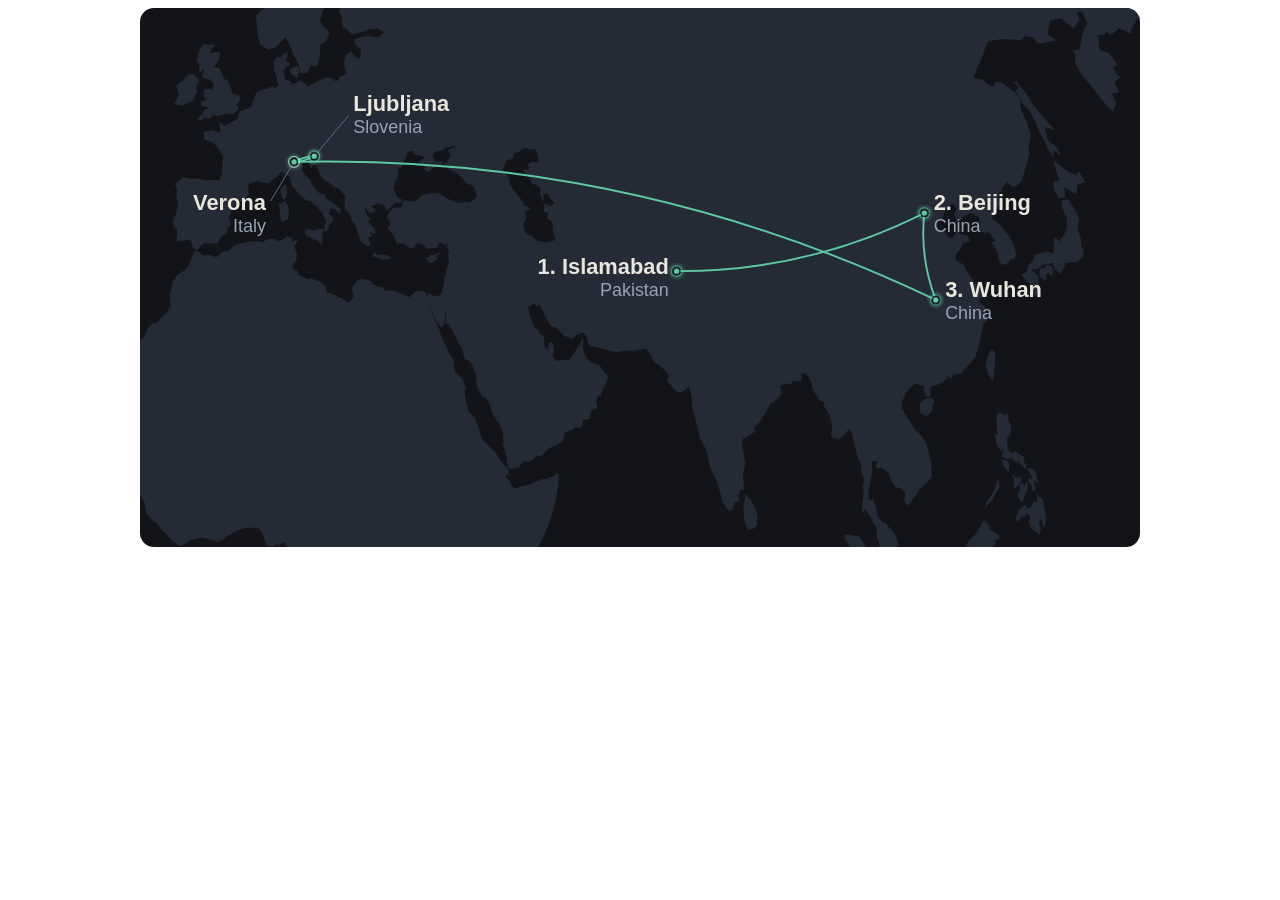
==== commit 244f1d21: "Trajectory" ====
--- a/trajectory_web.html
+++ b/trajectory_web.html
@@ -3,11 +3,13 @@
 <style>
  .trajectory-wrap{max-width:1000px;margin:0 auto;background:#12141A;line-height:0;border-radius:14px;overflow:hidden}
  .trajectory-wrap svg{width:100%;height:auto;display:block}
- .cname{fill:#E8E6DD;font:600 15px/1.2 -apple-system,Segoe UI,Roboto,Helvetica,Arial,sans-serif}
- .csub{fill:#9AA3B2;font:400 12.5px/1.2 -apple-system,Segoe UI,Roboto,Helvetica,Arial,sans-serif}
+ .cname{fill:#E8E6DD;font:600 28px/1.2 -apple-system,Segoe UI,Roboto,Helvetica,Arial,sans-serif}
+ .csub{fill:#9AA3B2;font:400 23px/1.2 -apple-system,Segoe UI,Roboto,Helvetica,Arial,sans-serif}
  .leg{fill:none;stroke:#5DCAA5;stroke-width:2.4;stroke-linecap:round;
-   stroke-dasharray:1;stroke-dashoffset:1;animation:draw 0.9s ease forwards}
- .city{opacity:0;animation:fade .5s ease forwards}
+   stroke-dasharray:1;stroke-dashoffset:1;animation:draw 1.5s ease forwards;
+   animation-play-state:paused}
+ .city{opacity:0;animation:fade .8s ease forwards;animation-play-state:paused}
+ body.playing .leg,body.playing .city{animation-play-state:running}
  @keyframes draw{to{stroke-dashoffset:0}}
  @keyframes fade{to{opacity:1}}
  @media (prefers-reduced-motion: reduce){.leg{animation:none;stroke-dashoffset:0} .city{animation:none;opacity:1}}
@@ -140,43 +142,67 @@
 <path d="M-362.3,-163.5 L-358.0,-160.8 L-367.6,-158.2 L-383.2,-151.6 L-393.6,-151.0 L-404.3,-152.1 L-407.3,-155.7 L-404.5,-158.9 L-398.1,-161.1 L-408.2,-161.1 L-411.7,-163.9 L-411.6,-167.7 L-404.2,-171.4 L-398.0,-173.9 L-391.9,-174.5 L-392.4,-176.3 L-379.5,-176.7 L-376.8,-172.4 L-369.4,-170.6 L-361.9,-169.1 L-362.3,-163.5Z" fill="#242A36" stroke="#333B49" stroke-width="0.4"/>
 <path d="M-240.1,-190.8 L-226.8,-190.2 L-216.3,-189.3 L-208.3,-187.3 L-210.0,-185.3 L-225.4,-182.0 L-239.4,-180.4 L-245.5,-178.6 L-233.9,-178.7 L-250.0,-173.8 L-260.4,-171.5 L-274.5,-164.7 L-286.8,-163.3 L-291.6,-161.6 L-308.9,-160.6 L-302.1,-159.6 L-307.0,-158.0 L-305.3,-153.7 L-312.7,-150.7 L-323.1,-148.2 L-328.1,-144.7 L-337.8,-142.0 L-338.4,-139.9 L-328.4,-140.3 L-329.7,-138.1 L-348.6,-132.5 L-362.0,-135.1 L-379.8,-133.7 L-387.6,-134.8 L-398.1,-135.3 L-395.6,-139.7 L-383.6,-141.7 L-381.5,-148.2 L-377.6,-148.8 L-365.4,-145.0 L-368.8,-150.7 L-376.6,-152.4 L-369.4,-155.8 L-357.9,-157.8 L-353.9,-160.8 L-359.0,-164.2 L-357.6,-168.5 L-343.0,-168.1 L-339.5,-167.2 L-328.5,-170.3 L-339.9,-171.2 L-359.3,-170.7 L-366.3,-173.5 L-367.7,-176.7 L-371.6,-179.1 L-370.0,-181.7 L-360.6,-183.2 L-354.2,-183.4 L-342.6,-184.7 L-332.0,-187.5 L-325.9,-187.1 L-322.3,-185.0 L-314.3,-189.0 L-306.2,-190.2 L-296.1,-191.0 L-279.9,-191.3 L-277.9,-190.5 L-261.8,-191.7 L-251.0,-191.3 L-240.1,-190.8Z" fill="#242A36" stroke="#333B49" stroke-width="0.4"/>
 <path d="M-24.1,-193.8 L6.6,-188.0 L-3.9,-185.2 L-24.1,-184.8 L-52.7,-184.1 L-50.6,-182.7 L-31.6,-183.6 L-16.4,-180.9 L-5.5,-183.3 L-1.8,-180.5 L-8.8,-175.9 L5.5,-178.8 L31.9,-181.9 L47.6,-180.4 L50.2,-177.0 L27.4,-171.2 L24.0,-169.3 L6.3,-167.9 L18.8,-167.5 L11.4,-161.3 L5.9,-155.7 L4.4,-145.9 L10.2,-140.0 L1.2,-139.6 L-8.7,-136.7 L1.1,-131.8 L1.3,-123.9 L-5.1,-123.0 L1.3,-114.9 L-11.9,-114.2 L-5.7,-110.3 L-8.1,-106.9 L-16.7,-105.4 L-25.1,-105.4 L-18.6,-98.8 L-19.2,-94.5 L-30.5,-98.5 L-34.0,-95.9 L-26.3,-93.4 L-19.3,-87.4 L-18.1,-79.5 L-29.3,-77.5 L-33.5,-81.4 L-40.1,-87.1 L-39.1,-80.3 L-47.2,-75.1 L-31.0,-74.7 L-22.5,-74.1 L-40.5,-65.4 L-58.8,-57.4 L-77.8,-53.9 L-84.8,-53.8 L-92.1,-49.9 L-103.1,-39.0 L-118.3,-31.8 L-122.9,-31.4 L-132.0,-28.8 L-141.8,-26.4 L-148.8,-19.9 L-150.6,-12.6 L-155.4,-5.6 L-168.1,2.9 L-167.2,11.2 L-172.1,20.1 L-177.8,30.7 L-187.5,31.3 L-195.5,22.5 L-208.9,22.4 L-214.0,16.5 L-215.8,6.1 L-223.7,-7.2 L-225.1,-14.0 L-223.3,-23.4 L-229.3,-33.1 L-224.6,-40.7 L-227.8,-44.3 L-217.7,-56.3 L-207.0,-60.0 L-203.2,-64.3 L-199.4,-72.1 L-207.6,-68.6 L-211.5,-67.1 L-217.6,-65.6 L-224.1,-68.9 L-222.1,-75.7 L-217.8,-81.0 L-212.1,-81.2 L-200.5,-78.5 L-208.8,-84.8 L-213.1,-88.2 L-219.7,-86.8 L-223.8,-89.3 L-213.6,-98.4 L-215.9,-102.0 L-218.0,-108.7 L-220.9,-118.8 L-226.7,-122.5 L-224.8,-126.4 L-237.8,-131.9 L-249.7,-132.5 L-265.3,-132.2 L-279.7,-131.5 L-284.8,-134.4 L-291.4,-140.2 L-274.8,-143.0 L-263.1,-143.5 L-286.0,-145.8 L-296.4,-149.5 L-293.4,-152.9 L-269.6,-157.1 L-246.7,-161.3 L-242.7,-164.4 L-255.4,-167.4 L-248.4,-170.7 L-225.9,-176.4 L-217.5,-177.2 L-217.3,-180.8 L-203.3,-182.8 L-186.3,-184.0 L-170.0,-184.1 L-165.7,-181.7 L-149.2,-185.9 L-138.3,-183.0 L-131.2,-182.4 L-121.4,-179.9 L-131.8,-184.1 L-129.3,-187.3 L-109.4,-191.7 L-91.4,-191.3 L-83.4,-194.0 L-64.9,-194.6 L-24.1,-193.8Z" fill="#242A36" stroke="#333B49" stroke-width="0.4"/></g>
-  <g><path class="leg" d="M686.9,336.8 Q854.3,337.7 1003.9,262.5" style="animation-delay:0.00s" pathLength="1"/><path class="leg" d="M1003.9,262.5 Q997.9,319.9 1018.6,373.7" style="animation-delay:0.90s" pathLength="1"/><path class="leg" d="M1018.6,373.7 Q629.1,186.8 197.2,197.0" style="animation-delay:1.80s" pathLength="1"/><path class="leg" d="M197.2,197.0 Q211.0,196.5 223.0,189.8" style="animation-delay:2.70s" pathLength="1"/><path class="leg" d="M223.0,189.8 Q209.2,190.3 197.2,197.0" style="animation-delay:3.60s" pathLength="1"/></g>
+  <g><path class="leg" d="M686.9,336.8 Q854.3,337.7 1003.9,262.5" style="animation-delay:0.00s" pathLength="1"/><path class="leg" d="M1003.9,262.5 Q997.9,319.9 1018.6,373.7" style="animation-delay:1.50s" pathLength="1"/><path class="leg" d="M1018.6,373.7 Q629.1,186.8 197.2,197.0" style="animation-delay:3.00s" pathLength="1"/><path class="leg" d="M197.2,197.0 Q211.0,196.5 223.0,189.8" style="animation-delay:4.50s" pathLength="1"/><path class="leg" d="M223.0,189.8 Q209.2,190.3 197.2,197.0" style="animation-delay:6.00s" pathLength="1"/></g>
   <g><g class="city" style="animation-delay:0.00s">
   <circle cx="686.9" cy="336.8" r="11" fill="#5DCAA5" opacity="0.16"/>
   <circle cx="686.9" cy="336.8" r="7" fill="none" stroke="#5DCAA5" stroke-width="1.4" opacity="0.6"/>
   <circle cx="686.9" cy="336.8" r="4.2" fill="#5DCAA5" stroke="#12141A" stroke-width="1.5"/>
   <text x="676.9" y="340.8" text-anchor="end" class="cname">1. Islamabad</text>
-  <text x="676.9" y="355.8" text-anchor="end" class="csub">Pakistan</text>
-</g><g class="city" style="animation-delay:0.90s">
+  <text x="676.9" y="369.0" text-anchor="end" class="csub">Pakistan</text>
+</g><g class="city" style="animation-delay:1.50s">
   <circle cx="1003.9" cy="262.5" r="11" fill="#5DCAA5" opacity="0.16"/>
   <circle cx="1003.9" cy="262.5" r="7" fill="none" stroke="#5DCAA5" stroke-width="1.4" opacity="0.6"/>
   <circle cx="1003.9" cy="262.5" r="4.2" fill="#5DCAA5" stroke="#12141A" stroke-width="1.5"/>
   <text x="1015.9" y="258.5" text-anchor="start" class="cname">2. Beijing</text>
-  <text x="1015.9" y="273.5" text-anchor="start" class="csub">China</text>
-</g><g class="city" style="animation-delay:1.80s">
+  <text x="1015.9" y="287.0" text-anchor="start" class="csub">China</text>
+</g><g class="city" style="animation-delay:3.00s">
   <circle cx="1018.6" cy="373.7" r="11" fill="#5DCAA5" opacity="0.16"/>
   <circle cx="1018.6" cy="373.7" r="7" fill="none" stroke="#5DCAA5" stroke-width="1.4" opacity="0.6"/>
   <circle cx="1018.6" cy="373.7" r="4.2" fill="#5DCAA5" stroke="#12141A" stroke-width="1.5"/>
   <text x="1030.6" y="369.7" text-anchor="start" class="cname">3. Wuhan</text>
-  <text x="1030.6" y="384.7" text-anchor="start" class="csub">China</text>
-</g><g class="city" style="animation-delay:2.70s">
-  <line x1="197.2" y1="197.0" x2="173.2" y2="237.0" stroke="#768090" stroke-width="1"/>
+  <text x="1030.6" y="398.0" text-anchor="start" class="csub">China</text>
+</g><g class="city" style="animation-delay:4.50s">
+  <line x1="197.2" y1="197.0" x2="167.2" y2="247.0" stroke="#768090" stroke-width="1"/>
   <circle cx="197.2" cy="197.0" r="11" fill="#5DCAA5" opacity="0.16"/>
   <circle cx="197.2" cy="197.0" r="7" fill="none" stroke="#BFF3DE" stroke-width="1.6" opacity="0.7"/>
   <circle cx="197.2" cy="197.0" r="4.2" fill="#5DCAA5" stroke="#12141A" stroke-width="1.5"/>
   <circle cx="197.2" cy="197.0" r="6" fill="none" stroke="#BFF3DE" stroke-width="2" opacity="0">
-      <animate attributeName="r" values="6;19" dur="1.7s" begin="4.65s" repeatCount="indefinite"/>
-      <animate attributeName="opacity" values="0.9;0" dur="1.7s" begin="4.65s" repeatCount="indefinite"/></circle>
-  <text x="167.2" y="249.0" text-anchor="end" class="cname">Verona</text>
-  <text x="167.2" y="264.0" text-anchor="end" class="csub">Italy</text>
-</g><g class="city" style="animation-delay:3.60s">
-  <line x1="223.0" y1="189.8" x2="257.0" y2="149.8" stroke="#768090" stroke-width="1"/>
+      <animate id="pulseR" attributeName="r" values="6;19" dur="1.7s" begin="indefinite" repeatCount="indefinite"/>
+      <animate id="pulseO" attributeName="opacity" values="0.9;0" dur="1.7s" begin="indefinite" repeatCount="indefinite"/></circle>
+  <text x="161.2" y="259.0" text-anchor="end" class="cname">Verona</text>
+  <text x="161.2" y="287.0" text-anchor="end" class="csub">Italy</text>
+</g><g class="city" style="animation-delay:6.00s">
+  <line x1="223.0" y1="189.8" x2="267.0" y2="137.8" stroke="#768090" stroke-width="1"/>
   <circle cx="223.0" cy="189.8" r="11" fill="#5DCAA5" opacity="0.16"/>
   <circle cx="223.0" cy="189.8" r="7" fill="none" stroke="#5DCAA5" stroke-width="1.6" opacity="0.7"/>
   <circle cx="223.0" cy="189.8" r="4.2" fill="#5DCAA5" stroke="#12141A" stroke-width="1.5"/>
   
-  <text x="263.0" y="143.8" text-anchor="start" class="cname">Ljubljana</text>
-  <text x="263.0" y="158.8" text-anchor="start" class="csub">Slovenia</text>
+  <text x="273.0" y="131.8" text-anchor="start" class="cname">Ljubljana</text>
+  <text x="273.0" y="160.0" text-anchor="start" class="csub">Slovenia</text>
 </g></g>
  </svg>
-</div></body></html>+</div>
+<script>
+(function(){
+  var started = false;
+  function start(){
+    if (started) return;
+    started = true;
+    document.body.classList.add('playing');
+    // Verona pulse begins once the last leg has finished drawing
+    setTimeout(function(){
+      ['pulseR','pulseO'].forEach(function(id){
+        var el = document.getElementById(id);
+        if (el && el.beginElement) { try { el.beginElement(); } catch(e){} }
+      });
+    }, 7500);
+  }
+  // Parent page signals when the map scrolls into view
+  window.addEventListener('message', function(e){
+    if (e.data && e.data.type === 'startTrajectory') start();
+  });
+  // Fallback: opened directly (not inside an iframe) — animate on its own
+  if (window.self === window.top) setTimeout(start, 400);
+})();
+</script>
+</body></html>
